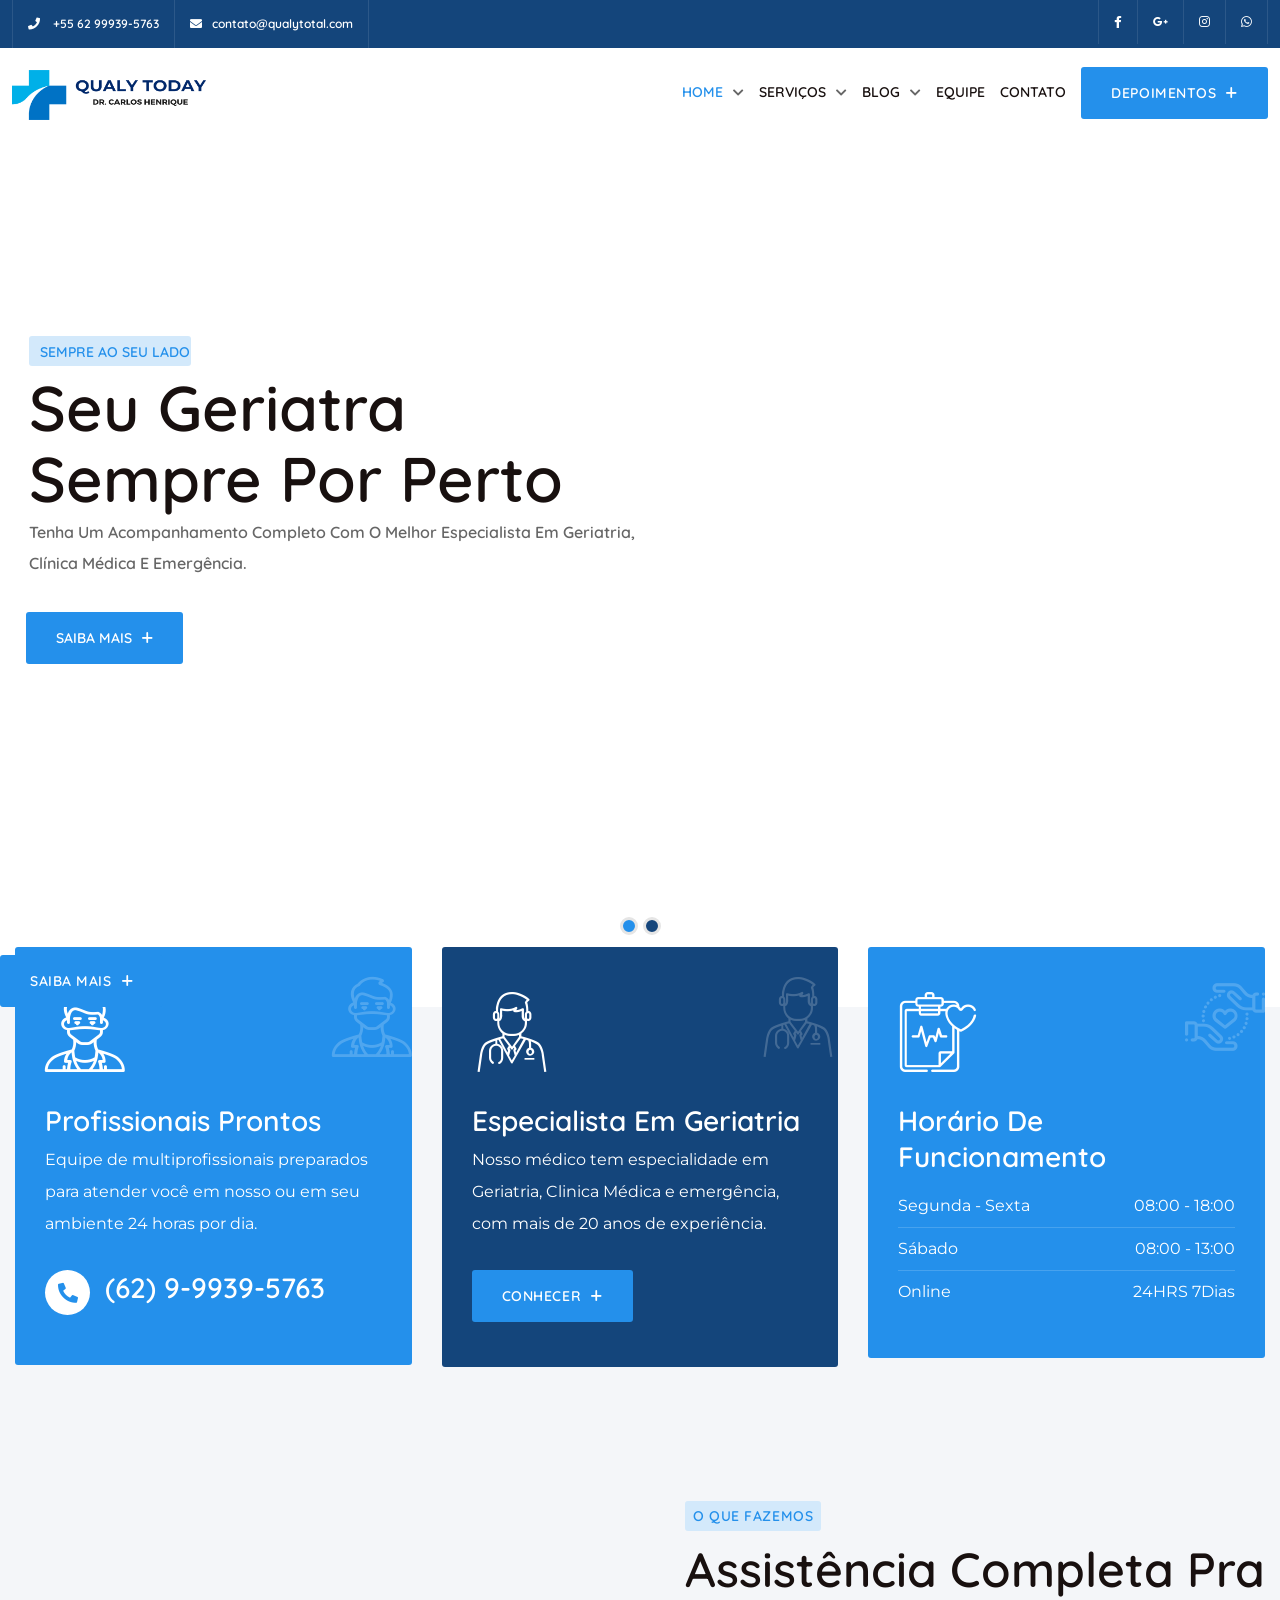
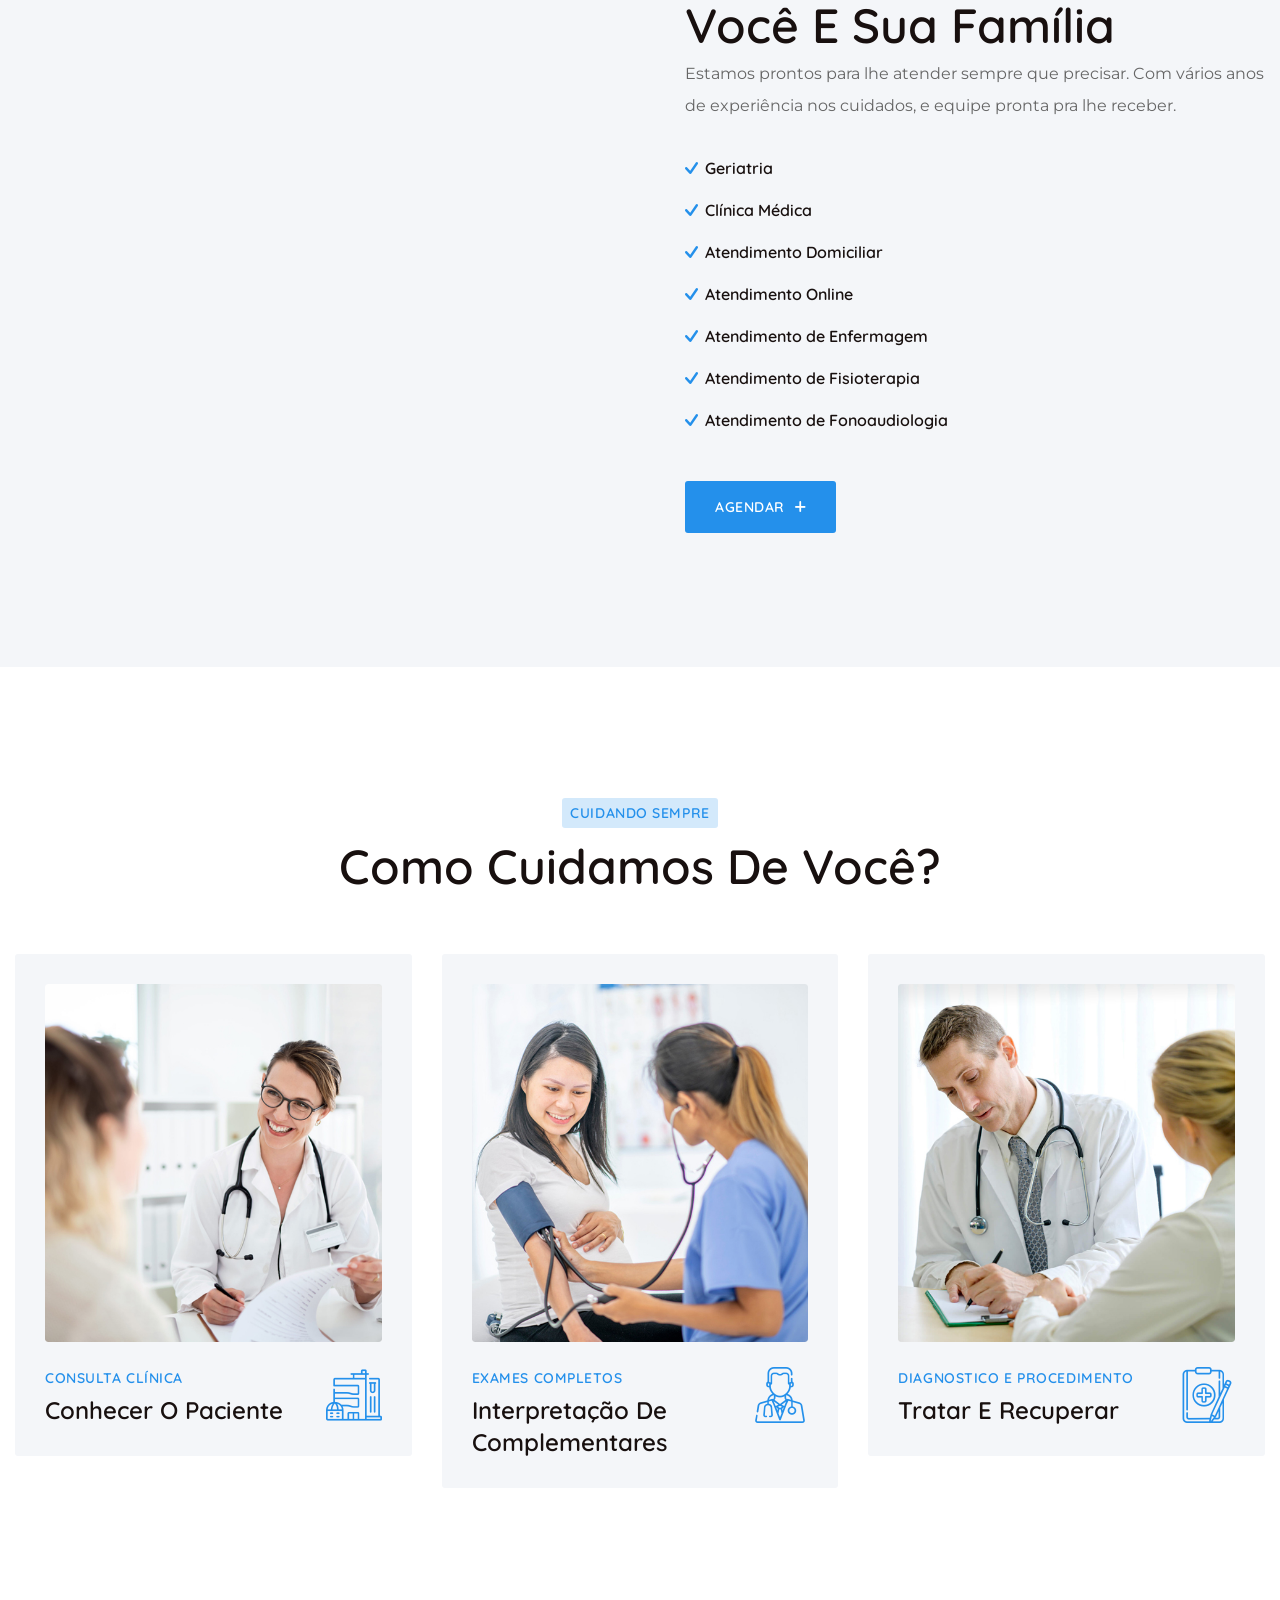
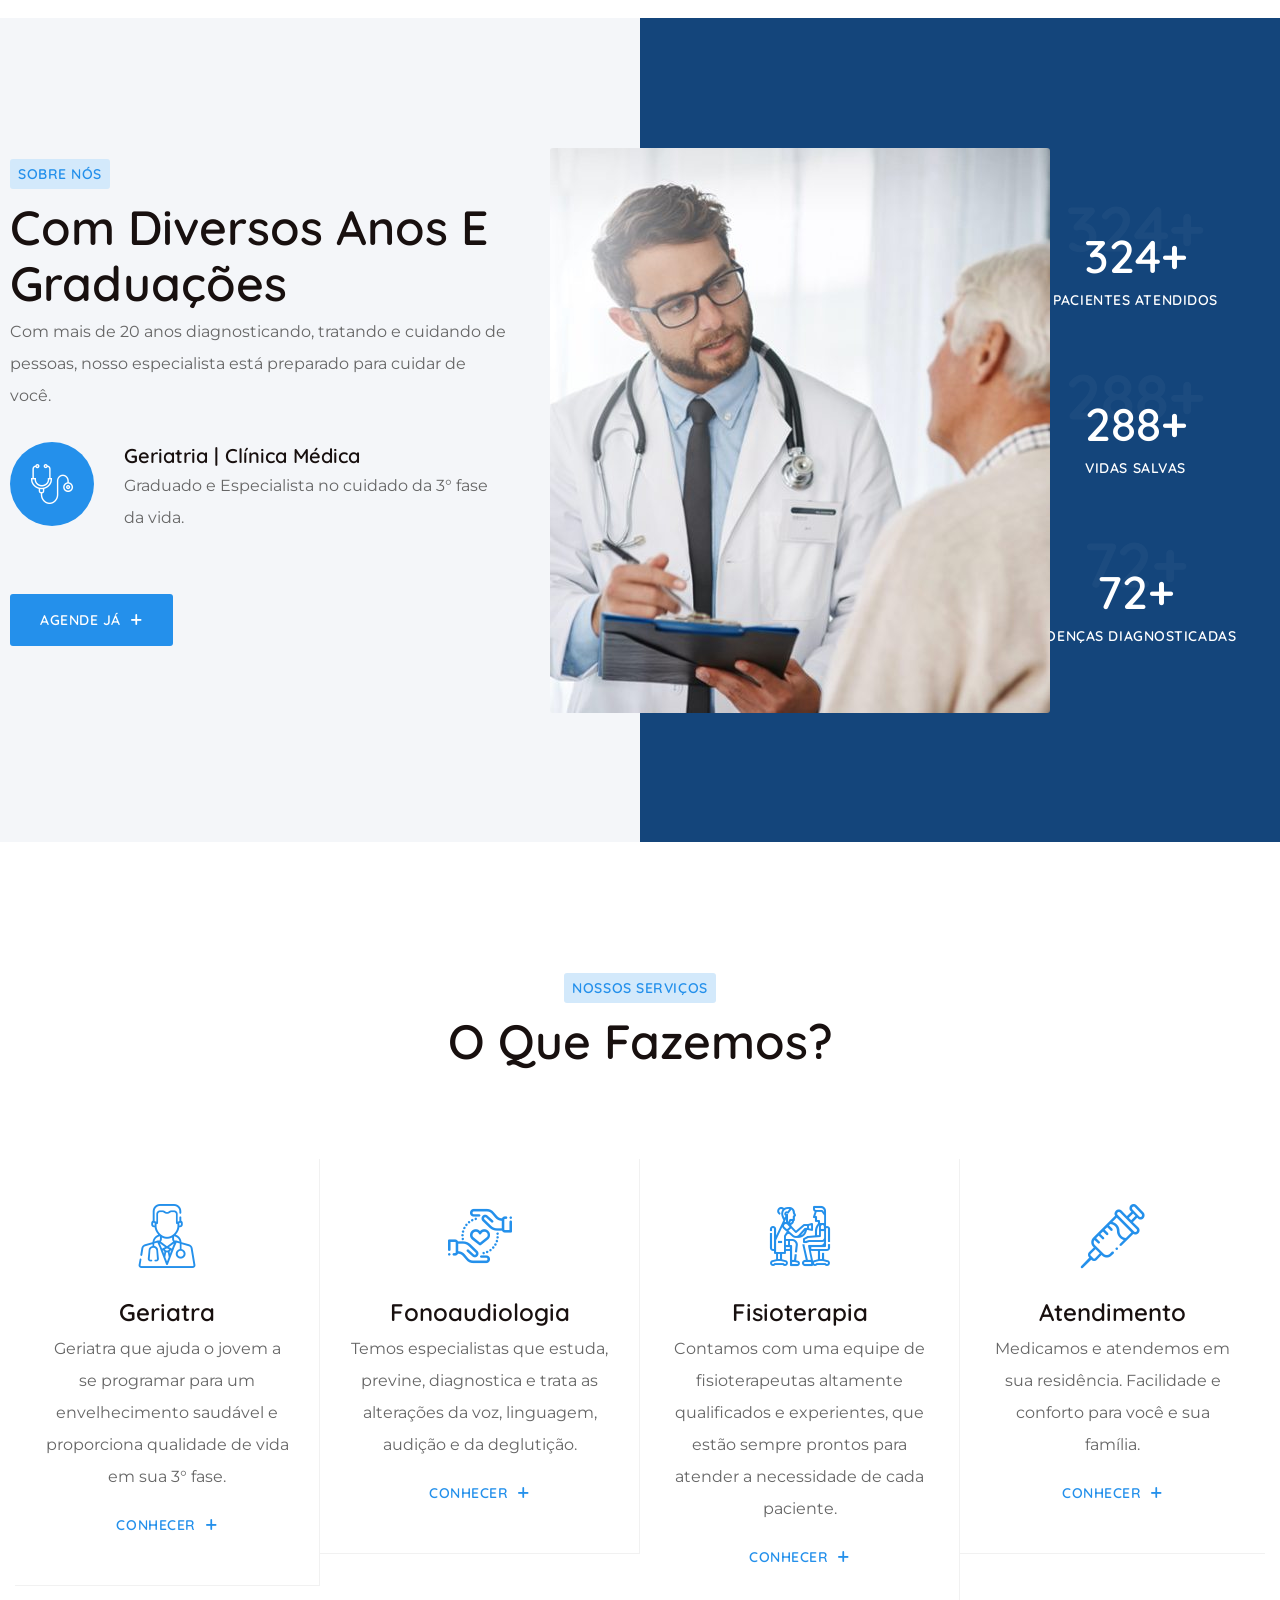
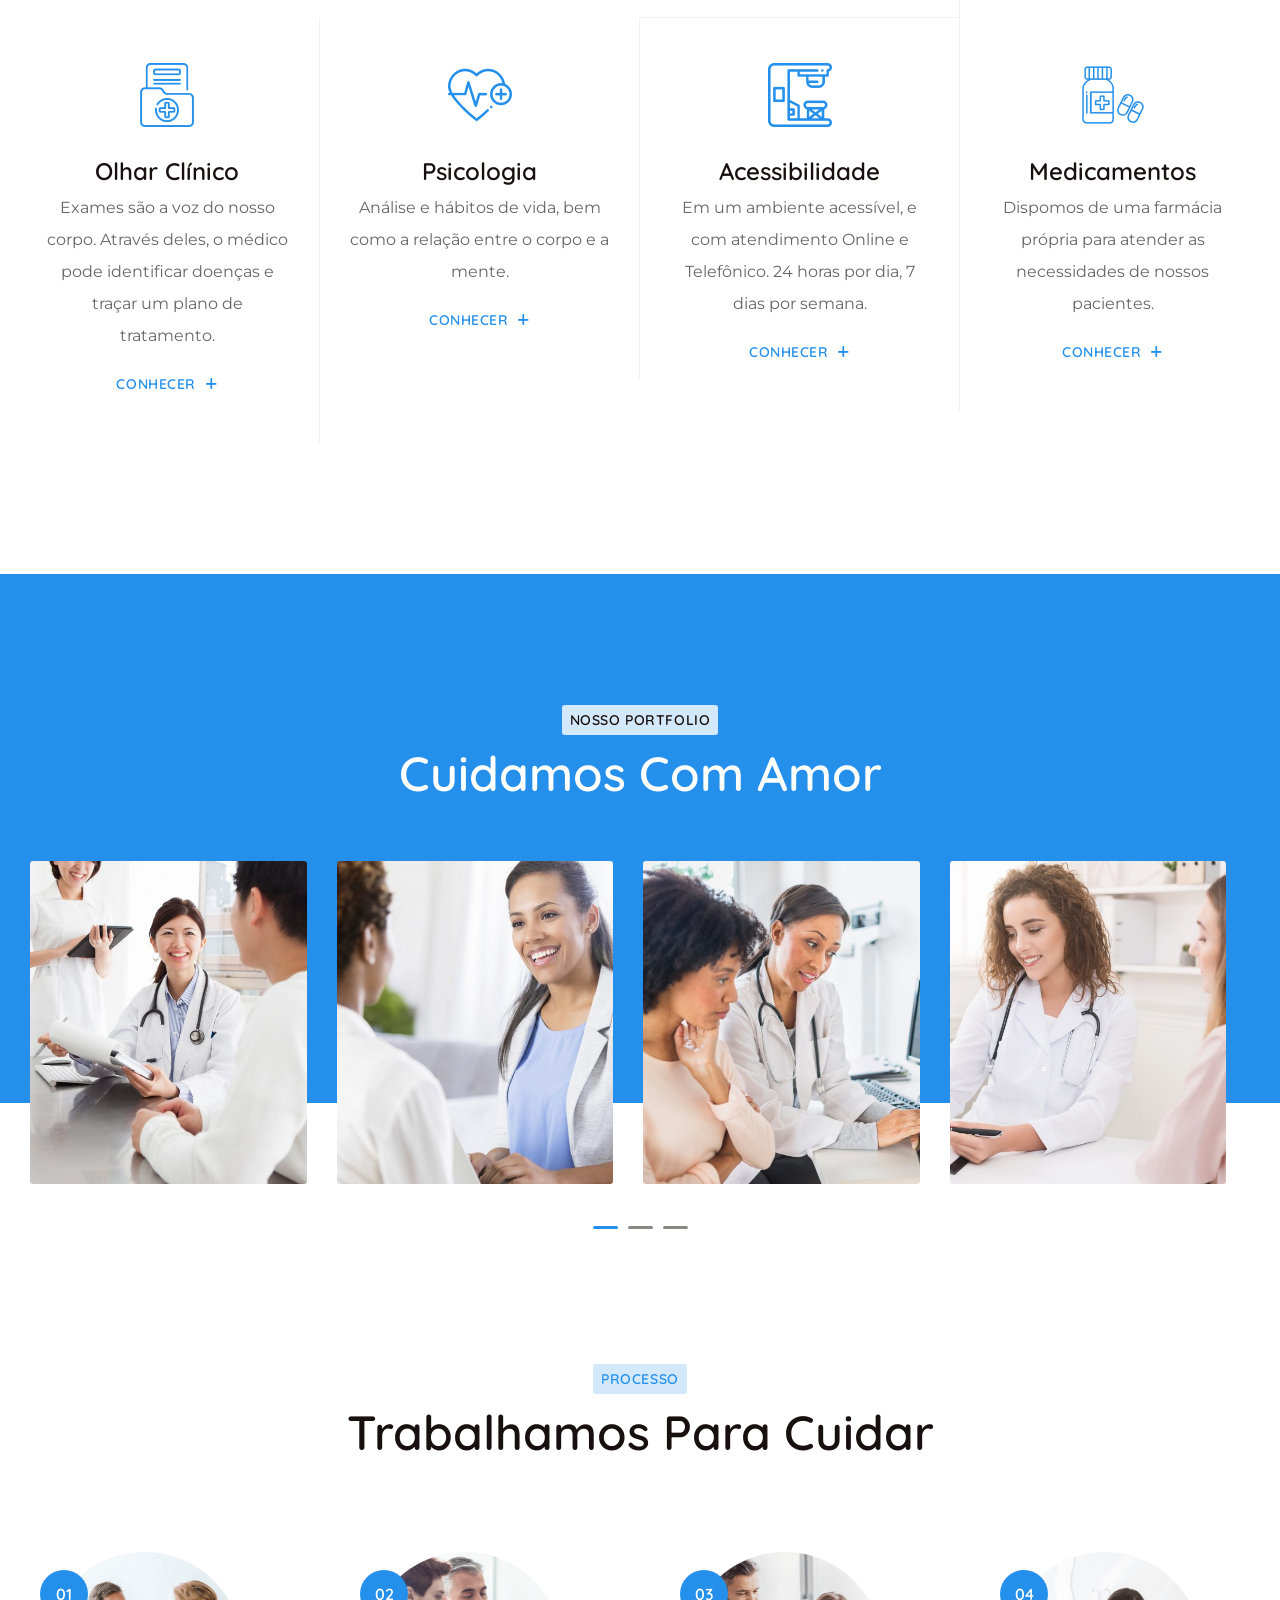
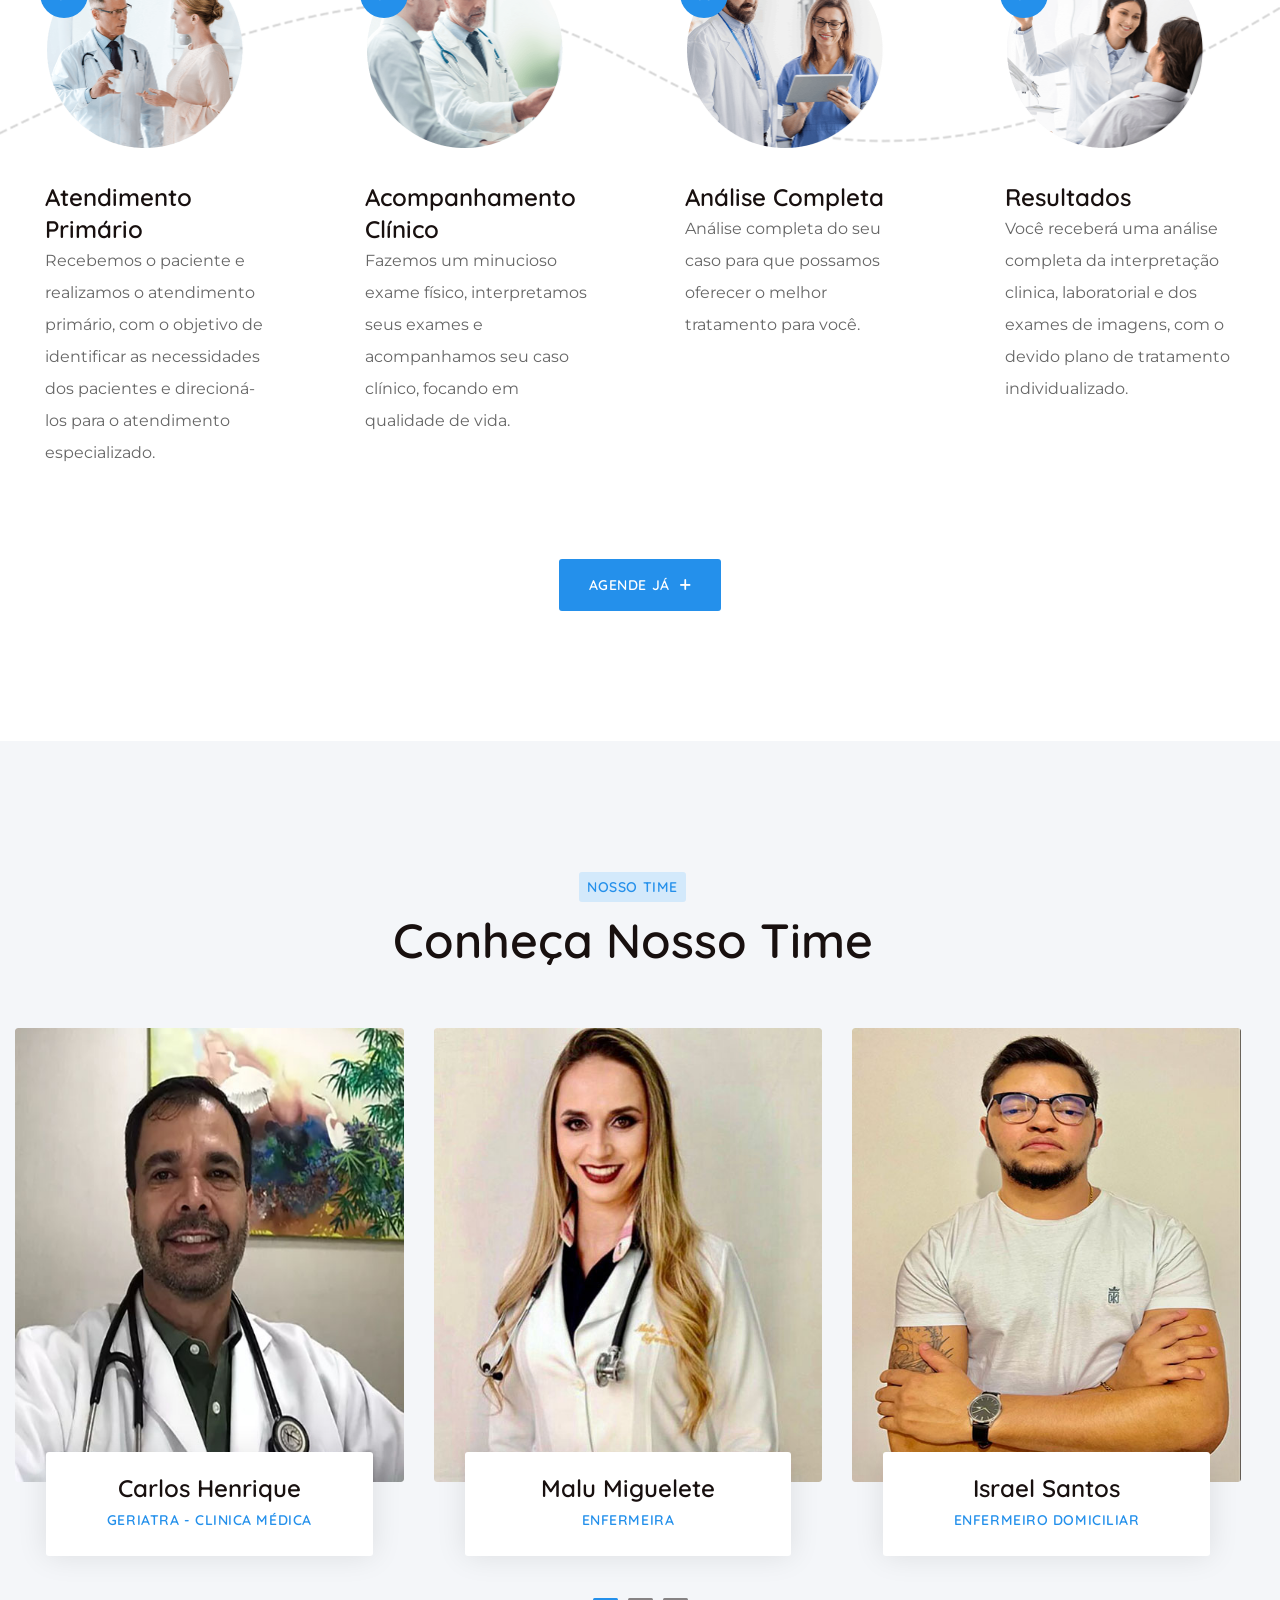
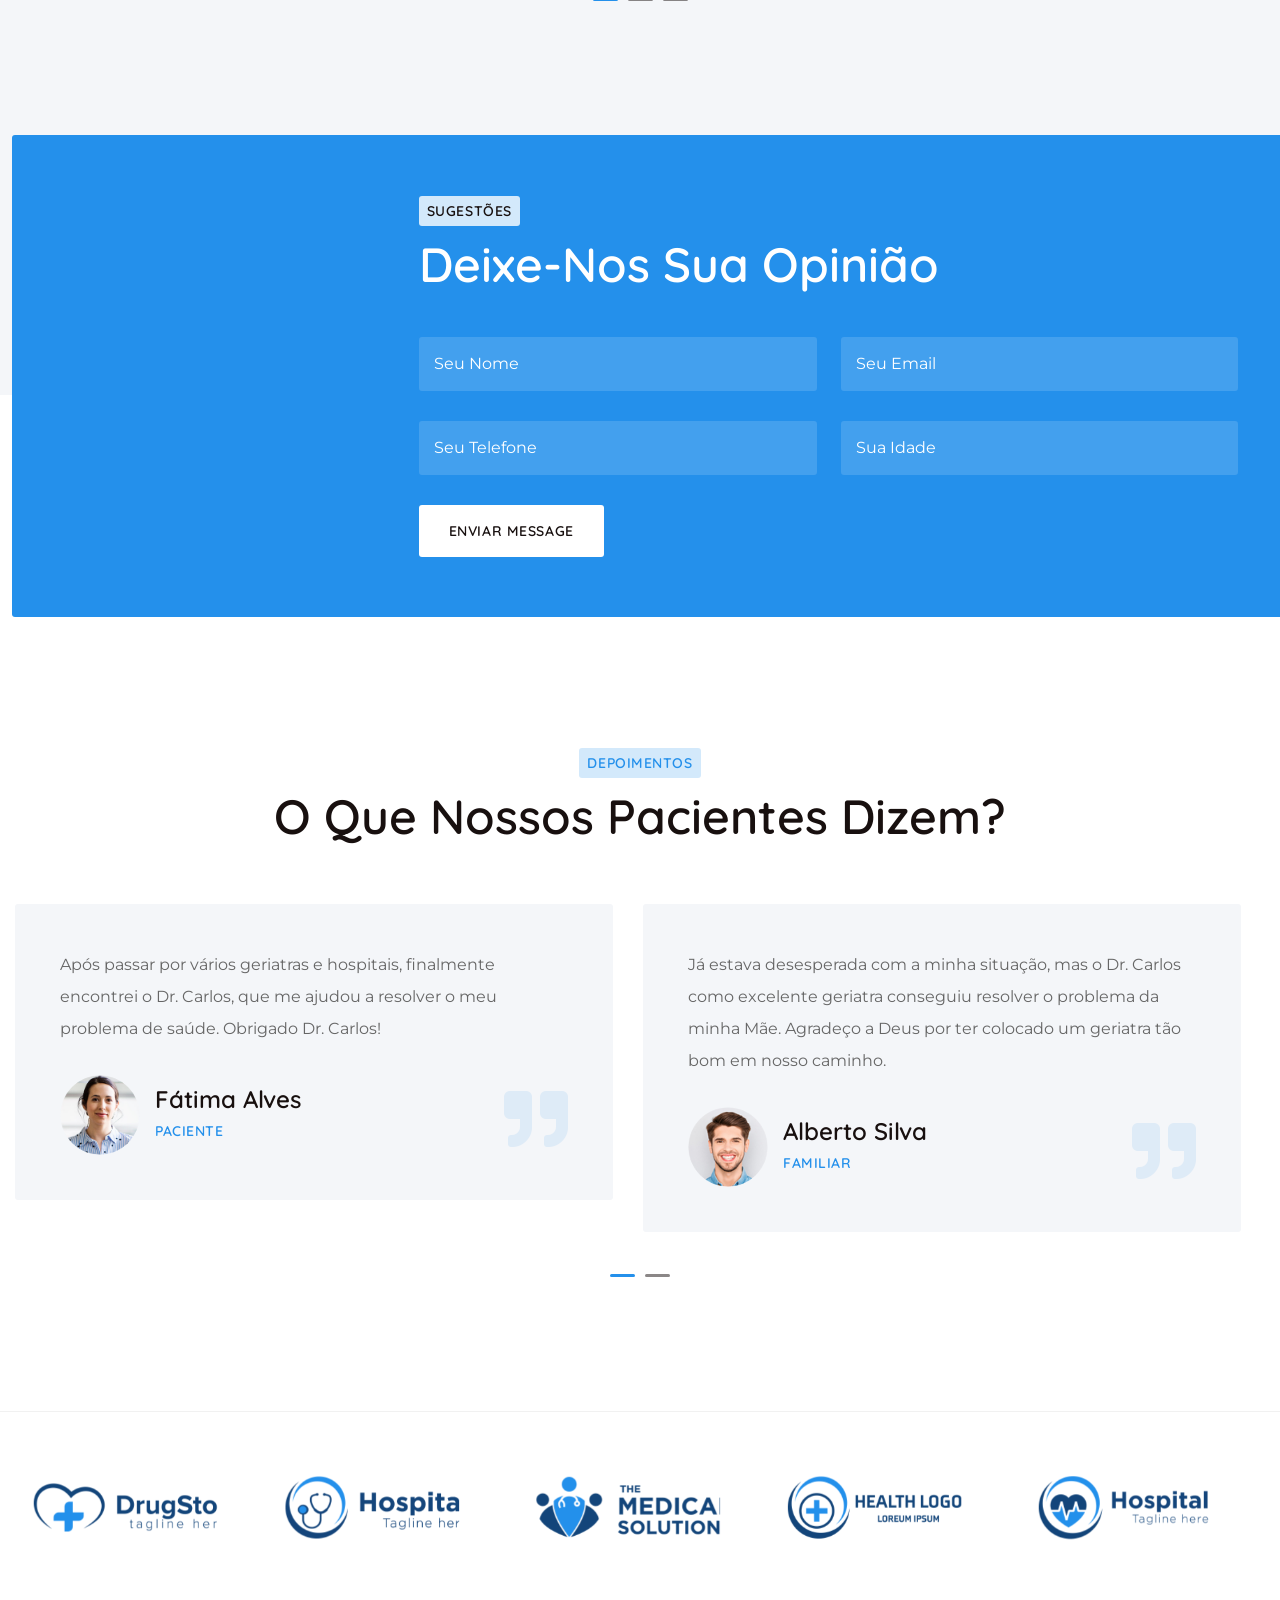
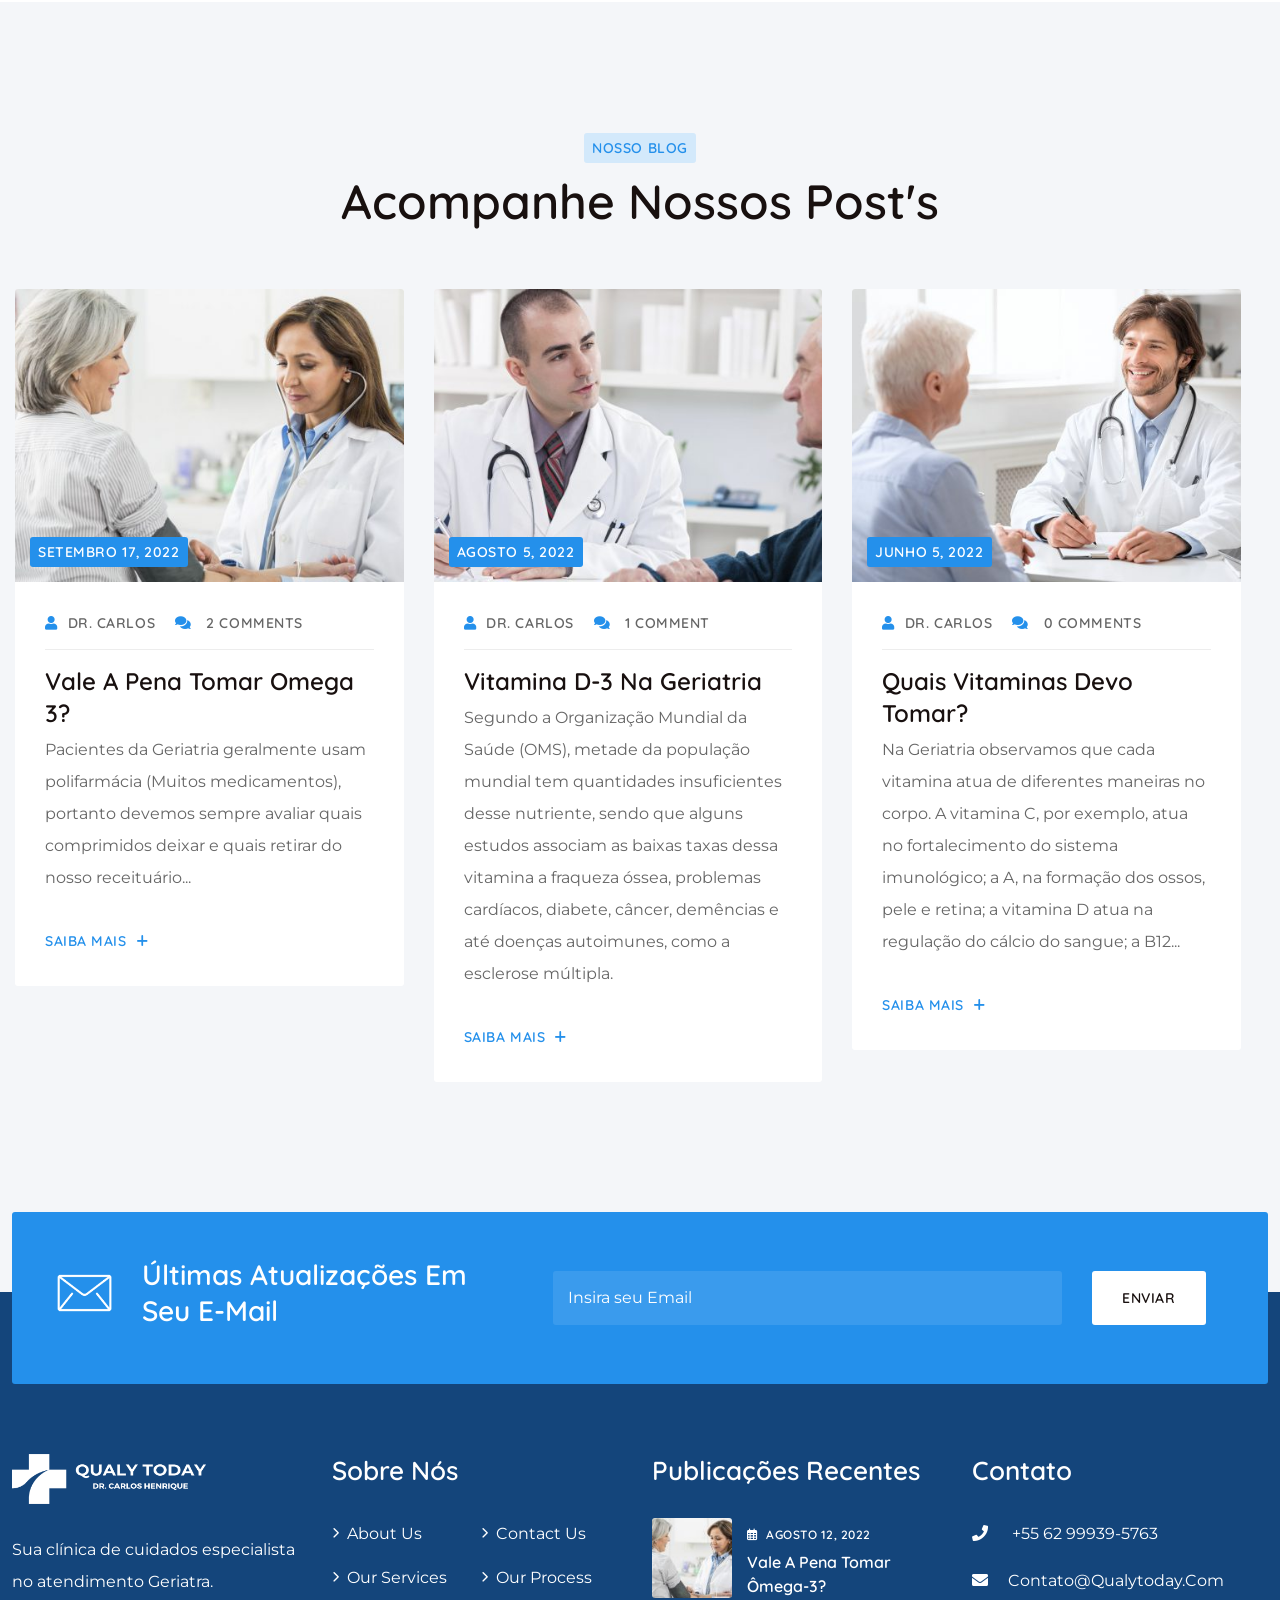
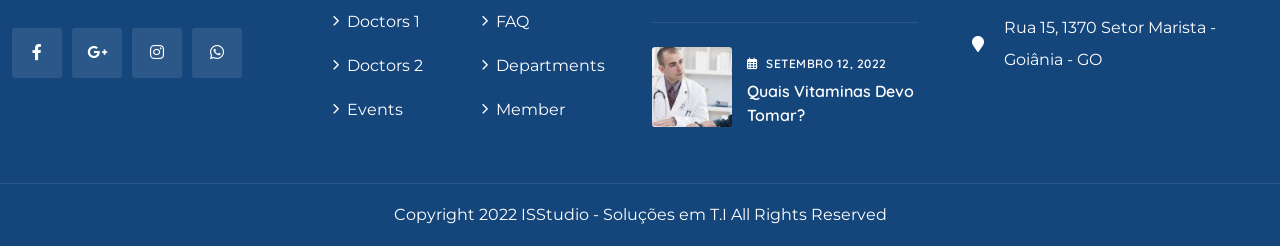
==== index.html @ b6c9e742 "seo optimizer" ====
<!DOCTYPE html>
<html lang="pt-Br" class="no-js no-svg">
<meta http-equiv="content-type" content="text/html;charset=UTF-8" />


<head>
	<!-- Global site tag (gtag.js) - Google Analytics -->
	<script async src="https://www.googletagmanager.com/gtag/js?id=UA-239200278-1"></script>
	<script>
		window.dataLayer = window.dataLayer || [];
		function gtag() { dataLayer.push(arguments); }
		gtag('js', new Date());

		gtag('config', 'UA-239200278-1');
	</script>

	<!-- Required meta tags -->
	<meta charset="utf-8">
	<meta name="viewport" content="width=device-width, initial-scale=1, shrink-to-fit=no">
	<link rel="shortcut icon" href="wp-content/uploads/2022/04/f.png" />
	<title>Qualy Today | Geriatra em Goiânia</title>
	<meta name="description"
		content="Dr. Carlos Henrique é um dos maiores especialistas em Geriatria do Brasil. com mais de 20 anos de experiência em preparar o jovem para a 3° fase da vida, auxiliar os idosos quanto a reposição de suas vitaminas e nutrientes necessários para uma excelente qualidade de vida.">
	<meta name="keywords" content="geriatria, geriatra em goiania, geriatra, dr carlos henrique geriatra">
	<meta name="robots" content="index, follow" >
	<meta name="publisher" content="Qualy Today">
	<meta name="googlebot" content="index, follow" >
	<meta name="author" content="Qualy Today" >
	<meta name="language" content="pt-br" >
	<link rel="image_src" >
	<meta property="og:locale" content="pt_BR" >
	<meta property="og:type" content="website" >
	<meta property="og:title" content="Qualy Today | Dr. Carlos Henrique" >
	<meta property="og:description"
		content="Dr. Carlos Henrique é um dos maiores especialistas em Geriatria do Brasil." >
	<meta property="og:url" content="https://www.qualytoday.com" />
	<meta property="og:site_name" content="Qualy Today" />
	<meta property="og:image" content="wp-content/uploads/2022/04/og-logo.png" />
	<meta property="og:image:secure_url" content="wp-content/uploads/2022/04/og-logo.png" />
	<meta property="og:image:width" content="1200" />
	<meta property="og:image:height" content="630" />
	<meta property="twitter:card" content="summary_large_image" />
	<meta property="twitter:description"
		content="Dr. Carlos Henrique é um dos maiores especialistas em Geriatria do Brasil." />
	<meta property="twitter:title" content="Qualy Today | Dr. Carlos Henrique" />
	<meta property="twitter:site" content="@qualytoday" />
	<meta property="twitter:image" content="wp-content/uploads/2022/04/og-logo.png" />
	<meta property="twitter:creator" content="@qualytoday" />
	<meta property="twitter:domain" content="https://www.qualytoday.com" />
	<meta property="twitter:app:name:iphone" content="Qualy Today" />
	<meta property="twitter:app:name:ipad" content="Qualy Today" />
	<meta property="twitter:app:name:googleplay" content="Qualy Today" />
	<meta property="twitter:app:url:iphone" content="https://www.qualytoday.com" />
	<meta property="twitter:app:url:ipad" content="https://www.qualytoday.com" />
	<meta property="twitter:app:url:googleplay" content="https://www.qualytoday.com" />
	<meta property="twitter:app:id:iphone" content="id1440000000" />
	<meta property="twitter:app:id:ipad" content="id1440000000" />
	<meta property="twitter:app:id:googleplay" content="com.qualytoday" />
	<meta property="twitter:app:country" content="BR" />

	<style id='global-styles-inline-css'>
		body {
			--wp--preset--color--black: #000000;
			--wp--preset--color--cyan-bluish-gray: #abb8c3;
			--wp--preset--color--white: #ffffff;
			--wp--preset--color--pale-pink: #f78da7;
			--wp--preset--color--vivid-red: #cf2e2e;
			--wp--preset--color--luminous-vivid-orange: #ff6900;
			--wp--preset--color--luminous-vivid-amber: #fcb900;
			--wp--preset--color--light-green-cyan: #7bdcb5;
			--wp--preset--color--vivid-green-cyan: #00d084;
			--wp--preset--color--pale-cyan-blue: #8ed1fc;
			--wp--preset--color--vivid-cyan-blue: #0693e3;
			--wp--preset--color--vivid-purple: #9b51e0;
			--wp--preset--gradient--vivid-cyan-blue-to-vivid-purple: linear-gradient(135deg, rgba(6, 147, 227, 1) 0%, rgb(155, 81, 224) 100%);
			--wp--preset--gradient--light-green-cyan-to-vivid-green-cyan: linear-gradient(135deg, rgb(122, 220, 180) 0%, rgb(0, 208, 130) 100%);
			--wp--preset--gradient--luminous-vivid-amber-to-luminous-vivid-orange: linear-gradient(135deg, rgba(252, 185, 0, 1) 0%, rgba(255, 105, 0, 1) 100%);
			--wp--preset--gradient--luminous-vivid-orange-to-vivid-red: linear-gradient(135deg, rgba(255, 105, 0, 1) 0%, rgb(207, 46, 46) 100%);
			--wp--preset--gradient--very-light-gray-to-cyan-bluish-gray: linear-gradient(135deg, rgb(238, 238, 238) 0%, rgb(169, 184, 195) 100%);
			--wp--preset--gradient--cool-to-warm-spectrum: linear-gradient(135deg, rgb(74, 234, 220) 0%, rgb(151, 120, 209) 20%, rgb(207, 42, 186) 40%, rgb(238, 44, 130) 60%, rgb(251, 105, 98) 80%, rgb(254, 248, 76) 100%);
			--wp--preset--gradient--blush-light-purple: linear-gradient(135deg, rgb(255, 206, 236) 0%, rgb(152, 150, 240) 100%);
			--wp--preset--gradient--blush-bordeaux: linear-gradient(135deg, rgb(254, 205, 165) 0%, rgb(254, 45, 45) 50%, rgb(107, 0, 62) 100%);
			--wp--preset--gradient--luminous-dusk: linear-gradient(135deg, rgb(255, 203, 112) 0%, rgb(199, 81, 192) 50%, rgb(65, 88, 208) 100%);
			--wp--preset--gradient--pale-ocean: linear-gradient(135deg, rgb(255, 245, 203) 0%, rgb(182, 227, 212) 50%, rgb(51, 167, 181) 100%);
			--wp--preset--gradient--electric-grass: linear-gradient(135deg, rgb(202, 248, 128) 0%, rgb(113, 206, 126) 100%);
			--wp--preset--gradient--midnight: linear-gradient(135deg, rgb(2, 3, 129) 0%, rgb(40, 116, 252) 100%);
			--wp--preset--duotone--dark-grayscale: url('#wp-duotone-dark-grayscale');
			--wp--preset--duotone--grayscale: url('#wp-duotone-grayscale');
			--wp--preset--duotone--purple-yellow: url('#wp-duotone-purple-yellow');
			--wp--preset--duotone--blue-red: url('#wp-duotone-blue-red');
			--wp--preset--duotone--midnight: url('#wp-duotone-midnight');
			--wp--preset--duotone--magenta-yellow: url('#wp-duotone-magenta-yellow');
			--wp--preset--duotone--purple-green: url('#wp-duotone-purple-green');
			--wp--preset--duotone--blue-orange: url('#wp-duotone-blue-orange');
			--wp--preset--font-size--small: 13px;
			--wp--preset--font-size--medium: 20px;
			--wp--preset--font-size--large: 36px;
			--wp--preset--font-size--x-large: 42px;
		}

		.has-black-color {
			color: var(--wp--preset--color--black) !important;
		}

		.has-cyan-bluish-gray-color {
			color: var(--wp--preset--color--cyan-bluish-gray) !important;
		}

		.has-white-color {
			color: var(--wp--preset--color--white) !important;
		}

		.has-pale-pink-color {
			color: var(--wp--preset--color--pale-pink) !important;
		}

		.has-vivid-red-color {
			color: var(--wp--preset--color--vivid-red) !important;
		}

		.has-luminous-vivid-orange-color {
			color: var(--wp--preset--color--luminous-vivid-orange) !important;
		}

		.has-luminous-vivid-amber-color {
			color: var(--wp--preset--color--luminous-vivid-amber) !important;
		}

		.has-light-green-cyan-color {
			color: var(--wp--preset--color--light-green-cyan) !important;
		}

		.has-vivid-green-cyan-color {
			color: var(--wp--preset--color--vivid-green-cyan) !important;
		}

		.has-pale-cyan-blue-color {
			color: var(--wp--preset--color--pale-cyan-blue) !important;
		}

		.has-vivid-cyan-blue-color {
			color: var(--wp--preset--color--vivid-cyan-blue) !important;
		}

		.has-vivid-purple-color {
			color: var(--wp--preset--color--vivid-purple) !important;
		}

		.has-black-background-color {
			background-color: var(--wp--preset--color--black) !important;
		}

		.has-cyan-bluish-gray-background-color {
			background-color: var(--wp--preset--color--cyan-bluish-gray) !important;
		}

		.has-white-background-color {
			background-color: var(--wp--preset--color--white) !important;
		}

		.has-pale-pink-background-color {
			background-color: var(--wp--preset--color--pale-pink) !important;
		}

		.has-vivid-red-background-color {
			background-color: var(--wp--preset--color--vivid-red) !important;
		}

		.has-luminous-vivid-orange-background-color {
			background-color: var(--wp--preset--color--luminous-vivid-orange) !important;
		}

		.has-luminous-vivid-amber-background-color {
			background-color: var(--wp--preset--color--luminous-vivid-amber) !important;
		}

		.has-light-green-cyan-background-color {
			background-color: var(--wp--preset--color--light-green-cyan) !important;
		}

		.has-vivid-green-cyan-background-color {
			background-color: var(--wp--preset--color--vivid-green-cyan) !important;
		}

		.has-pale-cyan-blue-background-color {
			background-color: var(--wp--preset--color--pale-cyan-blue) !important;
		}

		.has-vivid-cyan-blue-background-color {
			background-color: var(--wp--preset--color--vivid-cyan-blue) !important;
		}

		.has-vivid-purple-background-color {
			background-color: var(--wp--preset--color--vivid-purple) !important;
		}

		.has-black-border-color {
			border-color: var(--wp--preset--color--black) !important;
		}

		.has-cyan-bluish-gray-border-color {
			border-color: var(--wp--preset--color--cyan-bluish-gray) !important;
		}

		.has-white-border-color {
			border-color: var(--wp--preset--color--white) !important;
		}

		.has-pale-pink-border-color {
			border-color: var(--wp--preset--color--pale-pink) !important;
		}

		.has-vivid-red-border-color {
			border-color: var(--wp--preset--color--vivid-red) !important;
		}

		.has-luminous-vivid-orange-border-color {
			border-color: var(--wp--preset--color--luminous-vivid-orange) !important;
		}

		.has-luminous-vivid-amber-border-color {
			border-color: var(--wp--preset--color--luminous-vivid-amber) !important;
		}

		.has-light-green-cyan-border-color {
			border-color: var(--wp--preset--color--light-green-cyan) !important;
		}

		.has-vivid-green-cyan-border-color {
			border-color: var(--wp--preset--color--vivid-green-cyan) !important;
		}

		.has-pale-cyan-blue-border-color {
			border-color: var(--wp--preset--color--pale-cyan-blue) !important;
		}

		.has-vivid-cyan-blue-border-color {
			border-color: var(--wp--preset--color--vivid-cyan-blue) !important;
		}

		.has-vivid-purple-border-color {
			border-color: var(--wp--preset--color--vivid-purple) !important;
		}

		.has-vivid-cyan-blue-to-vivid-purple-gradient-background {
			background: var(--wp--preset--gradient--vivid-cyan-blue-to-vivid-purple) !important;
		}

		.has-light-green-cyan-to-vivid-green-cyan-gradient-background {
			background: var(--wp--preset--gradient--light-green-cyan-to-vivid-green-cyan) !important;
		}

		.has-luminous-vivid-amber-to-luminous-vivid-orange-gradient-background {
			background: var(--wp--preset--gradient--luminous-vivid-amber-to-luminous-vivid-orange) !important;
		}

		.has-luminous-vivid-orange-to-vivid-red-gradient-background {
			background: var(--wp--preset--gradient--luminous-vivid-orange-to-vivid-red) !important;
		}

		.has-very-light-gray-to-cyan-bluish-gray-gradient-background {
			background: var(--wp--preset--gradient--very-light-gray-to-cyan-bluish-gray) !important;
		}

		.has-cool-to-warm-spectrum-gradient-background {
			background: var(--wp--preset--gradient--cool-to-warm-spectrum) !important;
		}

		.has-blush-light-purple-gradient-background {
			background: var(--wp--preset--gradient--blush-light-purple) !important;
		}

		.has-blush-bordeaux-gradient-background {
			background: var(--wp--preset--gradient--blush-bordeaux) !important;
		}

		.has-luminous-dusk-gradient-background {
			background: var(--wp--preset--gradient--luminous-dusk) !important;
		}

		.has-pale-ocean-gradient-background {
			background: var(--wp--preset--gradient--pale-ocean) !important;
		}

		.has-electric-grass-gradient-background {
			background: var(--wp--preset--gradient--electric-grass) !important;
		}

		.has-midnight-gradient-background {
			background: var(--wp--preset--gradient--midnight) !important;
		}

		.has-small-font-size {
			font-size: var(--wp--preset--font-size--small) !important;
		}

		.has-medium-font-size {
			font-size: var(--wp--preset--font-size--medium) !important;
		}

		.has-large-font-size {
			font-size: var(--wp--preset--font-size--large) !important;
		}

		.has-x-large-font-size {
			font-size: var(--wp--preset--font-size--x-large) !important;
		}
	</style>
	<link rel='stylesheet' id='contact-form-7-css'
		href='wp-content/plugins/contact-form-7/includes/css/styles4c7e.css?ver=5.6.2' media='all' />
	<link rel='stylesheet' id='flations-1-css'
		href='wp-content/plugins/medicate-core/public/css/vendor/font/flaticons/flaticon001e.css?ver=2.0.0'
		media='all' />
	<link rel='stylesheet' id='ionicons-icons-css'
		href='wp-content/plugins/medicate-core/public/css/vendor/font/ionicons/ionicons.min001e.css?ver=2.0.0'
		media='all' />
	<link rel='stylesheet' id='themify-icons-css'
		href='wp-content/plugins/medicate-core/public/css/vendor/font/themify-icons/themify-icons001e.css?ver=2.0.0'
		media='all' />
	<link rel='stylesheet' id='mptt-style-css' href='wp-content/plugins/mp-timetable/media/css/style2f91.css?ver=2.4.6'
		media='all' />
	<link rel='stylesheet' id='elementor-icons-css'
		href='wp-content/plugins/elementor/assets/lib/eicons/css/elementor-icons.min91ce.css?ver=5.16.0' media='all' />
	<link rel='stylesheet' id='elementor-frontend-css'
		href='wp-content/plugins/elementor/assets/css/frontend-lite.minf43b.css?ver=3.7.1' media='all' />
	<link rel='stylesheet' id='elementor-post-7-css'
		href='wp-content/uploads/elementor/css/post-75b85.css?ver=1660742667' media='all' />
	<link rel='stylesheet' id='font-awesome-5-all-css'
		href='wp-content/plugins/elementor/assets/lib/font-awesome/css/all.minf43b.css?ver=3.7.1' media='all' />
	<link rel='stylesheet' id='font-awesome-4-shim-css'
		href='wp-content/plugins/elementor/assets/lib/font-awesome/css/v4-shims.minf43b.css?ver=3.7.1' media='all' />
	<link rel='stylesheet' id='elementor-post-6686-css'
		href='wp-content/uploads/elementor/css/post-66860b09.css?ver=1660742891' media='all' />
	<link rel='stylesheet' id='fontawesome-css'
		href='wp-content/themes/medicate/assets/css/font-awesome/css/all.minf049.css?ver=6.0' media='all' />
	<link rel='stylesheet' id='ionicons-css'
		href='wp-content/themes/medicate/assets/css/ionicons/ionicons.min5152.css?ver=1.0' media='all' />
	<link rel='stylesheet' id='themefiy-css'
		href='wp-content/themes/medicate/assets/css/themify/themify-icons5152.css?ver=1.0' media='all' />
	<style id='fonts-handle-inline-css'>
		@font-face {
			font-family: 'montserrat';
			font-display: swap;
			font-style: normal;
			font-weight: 100;
			src: url("wp-content/themes/medicate/assets/fonts/montserrat-v23-vietnamese_latin-ext_latin_cyrillic-ext_cyrillic/montserrat-v23-vietnamese_latin-ext_latin_cyrillic-ext_cyrillic-100.eot");
			src: url("wp-content/themes/medicate/assets/fonts/montserrat-v23-vietnamese_latin-ext_latin_cyrillic-ext_cyrillic/montserrat-v23-vietnamese_latin-ext_latin_cyrillic-ext_cyrillic-100d41d.eot?#iefix") format("embedded-opentype"), url("wp-content/themes/medicate/assets/fonts/montserrat-v23-vietnamese_latin-ext_latin_cyrillic-ext_cyrillic/montserrat-v23-vietnamese_latin-ext_latin_cyrillic-ext_cyrillic-100.woff2") format("woff2"), url("wp-content/themes/medicate/assets/fonts/montserrat-v23-vietnamese_latin-ext_latin_cyrillic-ext_cyrillic/montserrat-v23-vietnamese_latin-ext_latin_cyrillic-ext_cyrillic-100.ttf") format("truetype"), url("wp-content/themes/medicate/assets/fonts/montserrat-v23-vietnamese_latin-ext_latin_cyrillic-ext_cyrillic/montserrat-v23-vietnamese_latin-ext_latin_cyrillic-ext_cyrillic-100.woff") format("woff")
		}

		@font-face {
			font-family: 'montserrat';
			font-display: swap;
			font-style: normal;
			font-weight: 200;
			src: url("wp-content/themes/medicate/assets/fonts/montserrat-v23-vietnamese_latin-ext_latin_cyrillic-ext_cyrillic/montserrat-v23-vietnamese_latin-ext_latin_cyrillic-ext_cyrillic-200.eot");
			src: url("wp-content/themes/medicate/assets/fonts/montserrat-v23-vietnamese_latin-ext_latin_cyrillic-ext_cyrillic/montserrat-v23-vietnamese_latin-ext_latin_cyrillic-ext_cyrillic-200d41d.eot?#iefix") format("embedded-opentype"), url("wp-content/themes/medicate/assets/fonts/montserrat-v23-vietnamese_latin-ext_latin_cyrillic-ext_cyrillic/montserrat-v23-vietnamese_latin-ext_latin_cyrillic-ext_cyrillic-200.woff2") format("woff2"), url("wp-content/themes/medicate/assets/fonts/montserrat-v23-vietnamese_latin-ext_latin_cyrillic-ext_cyrillic/montserrat-v23-vietnamese_latin-ext_latin_cyrillic-ext_cyrillic-200.ttf") format("truetype"), url("wp-content/themes/medicate/assets/fonts/montserrat-v23-vietnamese_latin-ext_latin_cyrillic-ext_cyrillic/montserrat-v23-vietnamese_latin-ext_latin_cyrillic-ext_cyrillic-200.woff") format("woff")
		}

		@font-face {
			font-family: 'montserrat';
			font-display: swap;
			font-style: normal;
			font-weight: 300;
			src: url("wp-content/themes/medicate/assets/fonts/montserrat-v23-vietnamese_latin-ext_latin_cyrillic-ext_cyrillic/montserrat-v23-vietnamese_latin-ext_latin_cyrillic-ext_cyrillic-300.eot");
			src: url("wp-content/themes/medicate/assets/fonts/montserrat-v23-vietnamese_latin-ext_latin_cyrillic-ext_cyrillic/montserrat-v23-vietnamese_latin-ext_latin_cyrillic-ext_cyrillic-300d41d.eot?#iefix") format("embedded-opentype"), url("wp-content/themes/medicate/assets/fonts/montserrat-v23-vietnamese_latin-ext_latin_cyrillic-ext_cyrillic/montserrat-v23-vietnamese_latin-ext_latin_cyrillic-ext_cyrillic-300.woff2") format("woff2"), url("wp-content/themes/medicate/assets/fonts/montserrat-v23-vietnamese_latin-ext_latin_cyrillic-ext_cyrillic/montserrat-v23-vietnamese_latin-ext_latin_cyrillic-ext_cyrillic-300.ttf") format("truetype"), url("wp-content/themes/medicate/assets/fonts/montserrat-v23-vietnamese_latin-ext_latin_cyrillic-ext_cyrillic/montserrat-v23-vietnamese_latin-ext_latin_cyrillic-ext_cyrillic-300.woff") format("woff")
		}

		@font-face {
			font-family: 'montserrat';
			font-display: swap;
			font-style: normal;
			font-weight: 500;
			src: url("wp-content/themes/medicate/assets/fonts/montserrat-v23-vietnamese_latin-ext_latin_cyrillic-ext_cyrillic/montserrat-v23-vietnamese_latin-ext_latin_cyrillic-ext_cyrillic-500.eot");
			src: url("wp-content/themes/medicate/assets/fonts/montserrat-v23-vietnamese_latin-ext_latin_cyrillic-ext_cyrillic/montserrat-v23-vietnamese_latin-ext_latin_cyrillic-ext_cyrillic-500d41d.eot?#iefix") format("embedded-opentype"), url("wp-content/themes/medicate/assets/fonts/montserrat-v23-vietnamese_latin-ext_latin_cyrillic-ext_cyrillic/montserrat-v23-vietnamese_latin-ext_latin_cyrillic-ext_cyrillic-500.woff2") format("woff2"), url("wp-content/themes/medicate/assets/fonts/montserrat-v23-vietnamese_latin-ext_latin_cyrillic-ext_cyrillic/montserrat-v23-vietnamese_latin-ext_latin_cyrillic-ext_cyrillic-500.ttf") format("truetype"), url("wp-content/themes/medicate/assets/fonts/montserrat-v23-vietnamese_latin-ext_latin_cyrillic-ext_cyrillic/montserrat-v23-vietnamese_latin-ext_latin_cyrillic-ext_cyrillic-500.woff") format("woff")
		}

		@font-face {
			font-family: 'montserrat';
			font-display: swap;
			font-style: normal;
			font-weight: 600;
			src: url("wp-content/themes/medicate/assets/fonts/montserrat-v23-vietnamese_latin-ext_latin_cyrillic-ext_cyrillic/montserrat-v23-vietnamese_latin-ext_latin_cyrillic-ext_cyrillic-600.eot");
			src: url("wp-content/themes/medicate/assets/fonts/montserrat-v23-vietnamese_latin-ext_latin_cyrillic-ext_cyrillic/montserrat-v23-vietnamese_latin-ext_latin_cyrillic-ext_cyrillic-600d41d.eot?#iefix") format("embedded-opentype"), url("wp-content/themes/medicate/assets/fonts/montserrat-v23-vietnamese_latin-ext_latin_cyrillic-ext_cyrillic/montserrat-v23-vietnamese_latin-ext_latin_cyrillic-ext_cyrillic-600.woff2") format("woff2"), url("wp-content/themes/medicate/assets/fonts/montserrat-v23-vietnamese_latin-ext_latin_cyrillic-ext_cyrillic/montserrat-v23-vietnamese_latin-ext_latin_cyrillic-ext_cyrillic-600.ttf") format("truetype"), url("wp-content/themes/medicate/assets/fonts/montserrat-v23-vietnamese_latin-ext_latin_cyrillic-ext_cyrillic/montserrat-v23-vietnamese_latin-ext_latin_cyrillic-ext_cyrillic-600.woff") format("woff")
		}

		@font-face {
			font-family: 'montserrat';
			font-display: swap;
			font-style: normal;
			font-weight: 700;
			src: url("wp-content/themes/medicate/assets/fonts/montserrat-v23-vietnamese_latin-ext_latin_cyrillic-ext_cyrillic/montserrat-v23-vietnamese_latin-ext_latin_cyrillic-ext_cyrillic-700.eot");
			src: url("wp-content/themes/medicate/assets/fonts/montserrat-v23-vietnamese_latin-ext_latin_cyrillic-ext_cyrillic/montserrat-v23-vietnamese_latin-ext_latin_cyrillic-ext_cyrillic-700d41d.eot?#iefix") format("embedded-opentype"), url("wp-content/themes/medicate/assets/fonts/montserrat-v23-vietnamese_latin-ext_latin_cyrillic-ext_cyrillic/montserrat-v23-vietnamese_latin-ext_latin_cyrillic-ext_cyrillic-700.woff2") format("woff2"), url("wp-content/themes/medicate/assets/fonts/montserrat-v23-vietnamese_latin-ext_latin_cyrillic-ext_cyrillic/montserrat-v23-vietnamese_latin-ext_latin_cyrillic-ext_cyrillic-700.ttf") format("truetype"), url("wp-content/themes/medicate/assets/fonts/montserrat-v23-vietnamese_latin-ext_latin_cyrillic-ext_cyrillic/montserrat-v23-vietnamese_latin-ext_latin_cyrillic-ext_cyrillic-700.woff") format("woff")
		}

		@font-face {
			font-family: 'montserrat';
			font-display: swap;
			font-style: normal;
			font-weight: 800;
			src: url("wp-content/themes/medicate/assets/fonts/montserrat-v23-vietnamese_latin-ext_latin_cyrillic-ext_cyrillic/montserrat-v23-vietnamese_latin-ext_latin_cyrillic-ext_cyrillic-800.eot");
			src: url("wp-content/themes/medicate/assets/fonts/montserrat-v23-vietnamese_latin-ext_latin_cyrillic-ext_cyrillic/montserrat-v23-vietnamese_latin-ext_latin_cyrillic-ext_cyrillic-800d41d.eot?#iefix") format("embedded-opentype"), url("wp-content/themes/medicate/assets/fonts/montserrat-v23-vietnamese_latin-ext_latin_cyrillic-ext_cyrillic/montserrat-v23-vietnamese_latin-ext_latin_cyrillic-ext_cyrillic-800.woff2") format("woff2"), url("wp-content/themes/medicate/assets/fonts/montserrat-v23-vietnamese_latin-ext_latin_cyrillic-ext_cyrillic/montserrat-v23-vietnamese_latin-ext_latin_cyrillic-ext_cyrillic-800.ttf") format("truetype"), url("wp-content/themes/medicate/assets/fonts/montserrat-v23-vietnamese_latin-ext_latin_cyrillic-ext_cyrillic/montserrat-v23-vietnamese_latin-ext_latin_cyrillic-ext_cyrillic-800.woff") format("woff")
		}

		@font-face {
			font-family: 'montserrat';
			font-display: swap;
			font-style: normal;
			font-weight: normal;
			src: url("wp-content/themes/medicate/assets/fonts/montserrat-v23-vietnamese_latin-ext_latin_cyrillic-ext_cyrillic/montserrat-v23-vietnamese_latin-ext_latin_cyrillic-ext_cyrillic-regular.eot");
			src: url("wp-content/themes/medicate/assets/fonts/montserrat-v23-vietnamese_latin-ext_latin_cyrillic-ext_cyrillic/montserrat-v23-vietnamese_latin-ext_latin_cyrillic-ext_cyrillic-regulard41d.eot?#iefix") format("embedded-opentype"), url("wp-content/themes/medicate/assets/fonts/montserrat-v23-vietnamese_latin-ext_latin_cyrillic-ext_cyrillic/montserrat-v23-vietnamese_latin-ext_latin_cyrillic-ext_cyrillic-regular.woff2") format("woff2"), url("wp-content/themes/medicate/assets/fonts/montserrat-v23-vietnamese_latin-ext_latin_cyrillic-ext_cyrillic/montserrat-v23-vietnamese_latin-ext_latin_cyrillic-ext_cyrillic-regular.ttf") format("truetype"), url("wp-content/themes/medicate/assets/fonts/montserrat-v23-vietnamese_latin-ext_latin_cyrillic-ext_cyrillic/montserrat-v23-vietnamese_latin-ext_latin_cyrillic-ext_cyrillic-regular.woff") format("woff")
		}

		@font-face {
			font-family: 'quicksand';
			font-display: swap;
			font-style: normal;
			font-weight: 100;
			src: url("wp-content/themes/medicate/assets/fonts/quicksand-v28-vietnamese_latin-ext_latin/quicksand-v28-vietnamese_latin-ext_latin-100.html");
			src: url("wp-content/themes/medicate/assets/fonts/quicksand-v28-vietnamese_latin-ext_latin/quicksand-v28-vietnamese_latin-ext_latin-100d41d.html?#iefix") format("embedded-opentype"), url("wp-content/themes/medicate/assets/fonts/quicksand-v28-vietnamese_latin-ext_latin/quicksand-v28-vietnamese_latin-ext_latin-101.html") format("woff2"), url("wp-content/themes/medicate/assets/fonts/quicksand-v28-vietnamese_latin-ext_latin/quicksand-v28-vietnamese_latin-ext_latin-102.html") format("truetype"), url("wp-content/themes/medicate/assets/fonts/quicksand-v28-vietnamese_latin-ext_latin/quicksand-v28-vietnamese_latin-ext_latin-103.html") format("woff")
		}

		@font-face {
			font-family: 'quicksand';
			font-display: swap;
			font-style: normal;
			font-weight: 200;
			src: url("wp-content/themes/medicate/assets/fonts/quicksand-v28-vietnamese_latin-ext_latin/quicksand-v28-vietnamese_latin-ext_latin-200.html");
			src: url("wp-content/themes/medicate/assets/fonts/quicksand-v28-vietnamese_latin-ext_latin/quicksand-v28-vietnamese_latin-ext_latin-200d41d.html?#iefix") format("embedded-opentype"), url("wp-content/themes/medicate/assets/fonts/quicksand-v28-vietnamese_latin-ext_latin/quicksand-v28-vietnamese_latin-ext_latin-201.html") format("woff2"), url("wp-content/themes/medicate/assets/fonts/quicksand-v28-vietnamese_latin-ext_latin/quicksand-v28-vietnamese_latin-ext_latin-202.html") format("truetype"), url("wp-content/themes/medicate/assets/fonts/quicksand-v28-vietnamese_latin-ext_latin/quicksand-v28-vietnamese_latin-ext_latin-203.html") format("woff")
		}

		@font-face {
			font-family: 'quicksand';
			font-display: swap;
			font-style: normal;
			font-weight: 300;
			src: url("wp-content/themes/medicate/assets/fonts/quicksand-v28-vietnamese_latin-ext_latin/quicksand-v28-vietnamese_latin-ext_latin-300.eot");
			src: url("wp-content/themes/medicate/assets/fonts/quicksand-v28-vietnamese_latin-ext_latin/quicksand-v28-vietnamese_latin-ext_latin-300d41d.eot?#iefix") format("embedded-opentype"), url("wp-content/themes/medicate/assets/fonts/quicksand-v28-vietnamese_latin-ext_latin/quicksand-v28-vietnamese_latin-ext_latin-300.woff2") format("woff2"), url("wp-content/themes/medicate/assets/fonts/quicksand-v28-vietnamese_latin-ext_latin/quicksand-v28-vietnamese_latin-ext_latin-300.ttf") format("truetype"), url("wp-content/themes/medicate/assets/fonts/quicksand-v28-vietnamese_latin-ext_latin/quicksand-v28-vietnamese_latin-ext_latin-300.woff") format("woff")
		}

		@font-face {
			font-family: 'quicksand';
			font-display: swap;
			font-style: normal;
			font-weight: 500;
			src: url("wp-content/themes/medicate/assets/fonts/quicksand-v28-vietnamese_latin-ext_latin/quicksand-v28-vietnamese_latin-ext_latin-500.eot");
			src: url("wp-content/themes/medicate/assets/fonts/quicksand-v28-vietnamese_latin-ext_latin/quicksand-v28-vietnamese_latin-ext_latin-500d41d.eot?#iefix") format("embedded-opentype"), url("wp-content/themes/medicate/assets/fonts/quicksand-v28-vietnamese_latin-ext_latin/quicksand-v28-vietnamese_latin-ext_latin-500.woff2") format("woff2"), url("wp-content/themes/medicate/assets/fonts/quicksand-v28-vietnamese_latin-ext_latin/quicksand-v28-vietnamese_latin-ext_latin-500.ttf") format("truetype"), url("wp-content/themes/medicate/assets/fonts/quicksand-v28-vietnamese_latin-ext_latin/quicksand-v28-vietnamese_latin-ext_latin-500.woff") format("woff")
		}

		@font-face {
			font-family: 'quicksand';
			font-display: swap;
			font-style: normal;
			font-weight: 600;
			src: url("wp-content/themes/medicate/assets/fonts/quicksand-v28-vietnamese_latin-ext_latin/quicksand-v28-vietnamese_latin-ext_latin-600.eot");
			src: url("wp-content/themes/medicate/assets/fonts/quicksand-v28-vietnamese_latin-ext_latin/quicksand-v28-vietnamese_latin-ext_latin-600d41d.eot?#iefix") format("embedded-opentype"), url("wp-content/themes/medicate/assets/fonts/quicksand-v28-vietnamese_latin-ext_latin/quicksand-v28-vietnamese_latin-ext_latin-600.woff2") format("woff2"), url("wp-content/themes/medicate/assets/fonts/quicksand-v28-vietnamese_latin-ext_latin/quicksand-v28-vietnamese_latin-ext_latin-600.ttf") format("truetype"), url("wp-content/themes/medicate/assets/fonts/quicksand-v28-vietnamese_latin-ext_latin/quicksand-v28-vietnamese_latin-ext_latin-600.woff") format("woff")
		}

		@font-face {
			font-family: 'quicksand';
			font-display: swap;
			font-style: normal;
			font-weight: 700;
			src: url("wp-content/themes/medicate/assets/fonts/quicksand-v28-vietnamese_latin-ext_latin/quicksand-v28-vietnamese_latin-ext_latin-700.eot");
			src: url("wp-content/themes/medicate/assets/fonts/quicksand-v28-vietnamese_latin-ext_latin/quicksand-v28-vietnamese_latin-ext_latin-700d41d.eot?#iefix") format("embedded-opentype"), url("wp-content/themes/medicate/assets/fonts/quicksand-v28-vietnamese_latin-ext_latin/quicksand-v28-vietnamese_latin-ext_latin-700.woff2") format("woff2"), url("wp-content/themes/medicate/assets/fonts/quicksand-v28-vietnamese_latin-ext_latin/quicksand-v28-vietnamese_latin-ext_latin-700.ttf") format("truetype"), url("wp-content/themes/medicate/assets/fonts/quicksand-v28-vietnamese_latin-ext_latin/quicksand-v28-vietnamese_latin-ext_latin-700.woff") format("woff")
		}

		@font-face {
			font-family: 'quicksand';
			font-display: swap;
			font-style: normal;
			font-weight: 800;
			src: url("wp-content/themes/medicate/assets/fonts/quicksand-v28-vietnamese_latin-ext_latin/quicksand-v28-vietnamese_latin-ext_latin-800.html");
			src: url("wp-content/themes/medicate/assets/fonts/quicksand-v28-vietnamese_latin-ext_latin/quicksand-v28-vietnamese_latin-ext_latin-800d41d.html?#iefix") format("embedded-opentype"), url("wp-content/themes/medicate/assets/fonts/quicksand-v28-vietnamese_latin-ext_latin/quicksand-v28-vietnamese_latin-ext_latin-801.html") format("woff2"), url("wp-content/themes/medicate/assets/fonts/quicksand-v28-vietnamese_latin-ext_latin/quicksand-v28-vietnamese_latin-ext_latin-802.html") format("truetype"), url("wp-content/themes/medicate/assets/fonts/quicksand-v28-vietnamese_latin-ext_latin/quicksand-v28-vietnamese_latin-ext_latin-803.html") format("woff")
		}

		@font-face {
			font-family: 'quicksand';
			font-display: swap;
			font-style: normal;
			font-weight: normal;
			src: url("wp-content/themes/medicate/assets/fonts/quicksand-v28-vietnamese_latin-ext_latin/quicksand-v28-vietnamese_latin-ext_latin-regular.eot");
			src: url("wp-content/themes/medicate/assets/fonts/quicksand-v28-vietnamese_latin-ext_latin/quicksand-v28-vietnamese_latin-ext_latin-regulard41d.eot?#iefix") format("embedded-opentype"), url("wp-content/themes/medicate/assets/fonts/quicksand-v28-vietnamese_latin-ext_latin/quicksand-v28-vietnamese_latin-ext_latin-regular.woff2") format("woff2"), url("wp-content/themes/medicate/assets/fonts/quicksand-v28-vietnamese_latin-ext_latin/quicksand-v28-vietnamese_latin-ext_latin-regular.ttf") format("truetype"), url("wp-content/themes/medicate/assets/fonts/quicksand-v28-vietnamese_latin-ext_latin/quicksand-v28-vietnamese_latin-ext_latin-regular.woff") format("woff")
		}
	</style>
	<link rel='stylesheet' id='jquery.mCustomScrollbar-css'
		href='wp-content/plugins/medicate-core/public/css/vendor/jquery.mCustomScrollbar.min8a54.css?ver=1.0.0'
		media='all' />
	<link rel='stylesheet' id='owl.carousel-css'
		href='wp-content/plugins/medicate-core/public/css/vendor/owl.carousel.min8a54.css?ver=1.0.0' media='all' />
	<link rel='stylesheet' id='magnific-popup-css'
		href='wp-content/plugins/medicate-core/public/css/vendor/magnific-popup.min8a54.css?ver=1.0.0' media='all' />
	<link rel='stylesheet' id='BeerSlider-css'
		href='wp-content/plugins/medicate-core/public/css/vendor/BeerSlider8a54.css?ver=1.0.0' media='all' />
	<link rel='stylesheet' id='medicate-loader-css'
		href='wp-content/themes/medicate/assets/css/medicate-loader8a54.css?ver=1.0.0' media='all' />
	<link rel='stylesheet' id='bootstrap-css'
		href='wp-content/themes/medicate/assets/css/bootstrap.mina352.css?ver=4.1.3' media='all' />
	<link rel='stylesheet' id='medicate-responsive-css'
		href='wp-content/themes/medicate/assets/css/responsive5152.css?ver=1.0' media='all' />
	<link rel='stylesheet' id='medicate-style-css' href='wp-content/themes/medicate/assets/css/style5152.css?ver=1.0'
		media='all' />
	<link rel='stylesheet' id='google-fonts-1-css'
		href='../fonts.googleapis.com/cssa0a6.css?family=Quicksand%3A100%2C100italic%2C200%2C200italic%2C300%2C300italic%2C400%2C400italic%2C500%2C500italic%2C600%2C600italic%2C700%2C700italic%2C800%2C800italic%2C900%2C900italic%7CMontserrat%3A100%2C100italic%2C200%2C200italic%2C300%2C300italic%2C400%2C400italic%2C500%2C500italic%2C600%2C600italic%2C700%2C700italic%2C800%2C800italic%2C900%2C900italic&amp;display=auto&amp;ver=6.0.2'
		media='all' />
	<link rel='stylesheet' id='elementor-icons-shared-0-css'
		href='wp-content/plugins/elementor/assets/lib/font-awesome/css/fontawesome.min52d5.css?ver=5.15.3'
		media='all' />
	<link rel='stylesheet' id='elementor-icons-fa-solid-css'
		href='wp-content/plugins/elementor/assets/lib/font-awesome/css/solid.min52d5.css?ver=5.15.3' media='all' />
	<script src='wp-includes/js/jquery/jquery.minaf6c.js?ver=3.6.0' id='jquery-core-js'></script>
	<script src='wp-includes/js/jquery/jquery-migrate.mind617.js?ver=3.3.2' id='jquery-migrate-js'></script>
	<script src='wp-content/plugins/elementor/assets/lib/font-awesome/js/v4-shims.minf43b.js?ver=3.7.1'
		id='font-awesome-4-shim-js'></script>
	<link rel="https://api.w.org/" href="wp-json/index.html" />
	<link rel="alternate" type="application/json" href="wp-json/wp/v2/pages/6686.json" />
	<link rel="EditURI" type="application/rsd+xml" title="RSD" href="xmlrpc0db0.php?rsd" />
	<link rel="wlwmanifest" type="application/wlwmanifest+xml" href="wp-includes/wlwmanifest.html" />
	<link rel="canonical" href="index.html" />
	<link rel='shortlink' href='index.html' />
	<link rel="alternate" type="application/json+oembed"
		href="wp-json/oembed/1.0/embed87b3.json?url=https%3A%2F%2Fmedicate.peacefulqode.com%2F" />
	<link rel="alternate" type="text/xml+oembed"
		href="wp-json/oembed/1.0/embed5b03?url=https%3A%2F%2Fmedicate.peacefulqode.com%2F&amp;format=xml" />
	<meta name="generator" content="Redux 4.3.16" />
	<style id="medicate-custom-style-45a47">
		.content-area .site-main {
			padding: 0 !important;
			;
		}


		.pt-breadcrumb {
			display: none !important;
			;
		}


		.content-area .site-main {
			padding: 0 !important;
			;
		}


		.pt-breadcrumb {
			background-image: url(wp-content/uploads/2022/04/breadcrumb-image-1.jpg) !important;
		}
	</style><noscript>
		<style>
			.mptt-shortcode-wrapper .mptt-shortcode-table:first-of-type {
				display: table !important
			}

			.mptt-shortcode-wrapper .mptt-shortcode-table .mptt-event-container:hover {
				height: auto !important;
				min-height: 100% !important
			}

			body.mprm_ie_browser .mptt-shortcode-wrapper .mptt-event-container {
				height: auto !important
			}

			@media (max-width:767px) {
				.mptt-shortcode-wrapper .mptt-shortcode-table:first-of-type {
					display: none !important
				}
			}
		</style>
	</noscript>
	<script>function setREVStartSize(e) {
			//window.requestAnimationFrame(function() {
			window.RSIW = window.RSIW === undefined ? window.innerWidth : window.RSIW;
			window.RSIH = window.RSIH === undefined ? window.innerHeight : window.RSIH;
			try {
				var pw = document.getElementById(e.c).parentNode.offsetWidth,
					newh;
				pw = pw === 0 || isNaN(pw) ? window.RSIW : pw;
				e.tabw = e.tabw === undefined ? 0 : parseInt(e.tabw);
				e.thumbw = e.thumbw === undefined ? 0 : parseInt(e.thumbw);
				e.tabh = e.tabh === undefined ? 0 : parseInt(e.tabh);
				e.thumbh = e.thumbh === undefined ? 0 : parseInt(e.thumbh);
				e.tabhide = e.tabhide === undefined ? 0 : parseInt(e.tabhide);
				e.thumbhide = e.thumbhide === undefined ? 0 : parseInt(e.thumbhide);
				e.mh = e.mh === undefined || e.mh == "" || e.mh === "auto" ? 0 : parseInt(e.mh, 0);
				if (e.layout === "fullscreen" || e.l === "fullscreen")
					newh = Math.max(e.mh, window.RSIH);
				else {
					e.gw = Array.isArray(e.gw) ? e.gw : [e.gw];
					for (var i in e.rl) if (e.gw[i] === undefined || e.gw[i] === 0) e.gw[i] = e.gw[i - 1];
					e.gh = e.el === undefined || e.el === "" || (Array.isArray(e.el) && e.el.length == 0) ? e.gh : e.el;
					e.gh = Array.isArray(e.gh) ? e.gh : [e.gh];
					for (var i in e.rl) if (e.gh[i] === undefined || e.gh[i] === 0) e.gh[i] = e.gh[i - 1];

					var nl = new Array(e.rl.length),
						ix = 0,
						sl;
					e.tabw = e.tabhide >= pw ? 0 : e.tabw;
					e.thumbw = e.thumbhide >= pw ? 0 : e.thumbw;
					e.tabh = e.tabhide >= pw ? 0 : e.tabh;
					e.thumbh = e.thumbhide >= pw ? 0 : e.thumbh;
					for (var i in e.rl) nl[i] = e.rl[i] < window.RSIW ? 0 : e.rl[i];
					sl = nl[0];
					for (var i in nl) if (sl > nl[i] && nl[i] > 0) { sl = nl[i]; ix = i; }
					var m = pw > (e.gw[ix] + e.tabw + e.thumbw) ? 1 : (pw - (e.tabw + e.thumbw)) / (e.gw[ix]);
					newh = (e.gh[ix] * m) + (e.tabh + e.thumbh);
				}
				var el = document.getElementById(e.c);
				if (el !== null && el) el.style.height = newh + "px";
				el = document.getElementById(e.c + "_wrapper");
				if (el !== null && el) {
					el.style.height = newh + "px";
					el.style.display = "block";
				}
			} catch (e) {
				console.log("Failure at Presize of Slider:" + e)
			}
			//});
		};</script>
</head>

<body
	class="home page-template-default page page-id-6686 theme-medicate woocommerce-no-js medicate-front-page page-two-column elementor-default elementor-kit-7 elementor-page elementor-page-6686">
	<svg xmlns="http://www.w3.org/2000/svg" viewBox="0 0 0 0" width="0" height="0" focusable="false" role="none"
		style="visibility: hidden; position: absolute; left: -9999px; overflow: hidden;">
		<defs>
			<filter id="wp-duotone-dark-grayscale">
				<feColorMatrix color-interpolation-filters="sRGB" type="matrix"
					values=" .299 .587 .114 0 0 .299 .587 .114 0 0 .299 .587 .114 0 0 .299 .587 .114 0 0 " />
				<feComponentTransfer color-interpolation-filters="sRGB">
					<feFuncR type="table" tableValues="0 0.49803921568627" />
					<feFuncG type="table" tableValues="0 0.49803921568627" />
					<feFuncB type="table" tableValues="0 0.49803921568627" />
					<feFuncA type="table" tableValues="1 1" />
				</feComponentTransfer>
				<feComposite in2="SourceGraphic" operator="in" />
			</filter>
		</defs>
	</svg><svg xmlns="http://www.w3.org/2000/svg" viewBox="0 0 0 0" width="0" height="0" focusable="false" role="none"
		style="visibility: hidden; position: absolute; left: -9999px; overflow: hidden;">
		<defs>
			<filter id="wp-duotone-grayscale">
				<feColorMatrix color-interpolation-filters="sRGB" type="matrix"
					values=" .299 .587 .114 0 0 .299 .587 .114 0 0 .299 .587 .114 0 0 .299 .587 .114 0 0 " />
				<feComponentTransfer color-interpolation-filters="sRGB">
					<feFuncR type="table" tableValues="0 1" />
					<feFuncG type="table" tableValues="0 1" />
					<feFuncB type="table" tableValues="0 1" />
					<feFuncA type="table" tableValues="1 1" />
				</feComponentTransfer>
				<feComposite in2="SourceGraphic" operator="in" />
			</filter>
		</defs>
	</svg><svg xmlns="http://www.w3.org/2000/svg" viewBox="0 0 0 0" width="0" height="0" focusable="false" role="none"
		style="visibility: hidden; position: absolute; left: -9999px; overflow: hidden;">
		<defs>
			<filter id="wp-duotone-purple-yellow">
				<feColorMatrix color-interpolation-filters="sRGB" type="matrix"
					values=" .299 .587 .114 0 0 .299 .587 .114 0 0 .299 .587 .114 0 0 .299 .587 .114 0 0 " />
				<feComponentTransfer color-interpolation-filters="sRGB">
					<feFuncR type="table" tableValues="0.54901960784314 0.98823529411765" />
					<feFuncG type="table" tableValues="0 1" />
					<feFuncB type="table" tableValues="0.71764705882353 0.25490196078431" />
					<feFuncA type="table" tableValues="1 1" />
				</feComponentTransfer>
				<feComposite in2="SourceGraphic" operator="in" />
			</filter>
		</defs>
	</svg><svg xmlns="http://www.w3.org/2000/svg" viewBox="0 0 0 0" width="0" height="0" focusable="false" role="none"
		style="visibility: hidden; position: absolute; left: -9999px; overflow: hidden;">
		<defs>
			<filter id="wp-duotone-blue-red">
				<feColorMatrix color-interpolation-filters="sRGB" type="matrix"
					values=" .299 .587 .114 0 0 .299 .587 .114 0 0 .299 .587 .114 0 0 .299 .587 .114 0 0 " />
				<feComponentTransfer color-interpolation-filters="sRGB">
					<feFuncR type="table" tableValues="0 1" />
					<feFuncG type="table" tableValues="0 0.27843137254902" />
					<feFuncB type="table" tableValues="0.5921568627451 0.27843137254902" />
					<feFuncA type="table" tableValues="1 1" />
				</feComponentTransfer>
				<feComposite in2="SourceGraphic" operator="in" />
			</filter>
		</defs>
	</svg><svg xmlns="http://www.w3.org/2000/svg" viewBox="0 0 0 0" width="0" height="0" focusable="false" role="none"
		style="visibility: hidden; position: absolute; left: -9999px; overflow: hidden;">
		<defs>
			<filter id="wp-duotone-midnight">
				<feColorMatrix color-interpolation-filters="sRGB" type="matrix"
					values=" .299 .587 .114 0 0 .299 .587 .114 0 0 .299 .587 .114 0 0 .299 .587 .114 0 0 " />
				<feComponentTransfer color-interpolation-filters="sRGB">
					<feFuncR type="table" tableValues="0 0" />
					<feFuncG type="table" tableValues="0 0.64705882352941" />
					<feFuncB type="table" tableValues="0 1" />
					<feFuncA type="table" tableValues="1 1" />
				</feComponentTransfer>
				<feComposite in2="SourceGraphic" operator="in" />
			</filter>
		</defs>
	</svg><svg xmlns="http://www.w3.org/2000/svg" viewBox="0 0 0 0" width="0" height="0" focusable="false" role="none"
		style="visibility: hidden; position: absolute; left: -9999px; overflow: hidden;">
		<defs>
			<filter id="wp-duotone-magenta-yellow">
				<feColorMatrix color-interpolation-filters="sRGB" type="matrix"
					values=" .299 .587 .114 0 0 .299 .587 .114 0 0 .299 .587 .114 0 0 .299 .587 .114 0 0 " />
				<feComponentTransfer color-interpolation-filters="sRGB">
					<feFuncR type="table" tableValues="0.78039215686275 1" />
					<feFuncG type="table" tableValues="0 0.94901960784314" />
					<feFuncB type="table" tableValues="0.35294117647059 0.47058823529412" />
					<feFuncA type="table" tableValues="1 1" />
				</feComponentTransfer>
				<feComposite in2="SourceGraphic" operator="in" />
			</filter>
		</defs>
	</svg><svg xmlns="http://www.w3.org/2000/svg" viewBox="0 0 0 0" width="0" height="0" focusable="false" role="none"
		style="visibility: hidden; position: absolute; left: -9999px; overflow: hidden;">
		<defs>
			<filter id="wp-duotone-purple-green">
				<feColorMatrix color-interpolation-filters="sRGB" type="matrix"
					values=" .299 .587 .114 0 0 .299 .587 .114 0 0 .299 .587 .114 0 0 .299 .587 .114 0 0 " />
				<feComponentTransfer color-interpolation-filters="sRGB">
					<feFuncR type="table" tableValues="0.65098039215686 0.40392156862745" />
					<feFuncG type="table" tableValues="0 1" />
					<feFuncB type="table" tableValues="0.44705882352941 0.4" />
					<feFuncA type="table" tableValues="1 1" />
				</feComponentTransfer>
				<feComposite in2="SourceGraphic" operator="in" />
			</filter>
		</defs>
	</svg><svg xmlns="http://www.w3.org/2000/svg" viewBox="0 0 0 0" width="0" height="0" focusable="false" role="none"
		style="visibility: hidden; position: absolute; left: -9999px; overflow: hidden;">
		<defs>
			<filter id="wp-duotone-blue-orange">
				<feColorMatrix color-interpolation-filters="sRGB" type="matrix"
					values=" .299 .587 .114 0 0 .299 .587 .114 0 0 .299 .587 .114 0 0 .299 .587 .114 0 0 " />
				<feComponentTransfer color-interpolation-filters="sRGB">
					<feFuncR type="table" tableValues="0.098039215686275 1" />
					<feFuncG type="table" tableValues="0 0.66274509803922" />
					<feFuncB type="table" tableValues="0.84705882352941 0.41960784313725" />
					<feFuncA type="table" tableValues="1 1" />
				</feComponentTransfer>
				<feComposite in2="SourceGraphic" operator="in" />
			</filter>
		</defs>
	</svg> <!-- loading -->
	<div id="pt-loading">
		<div id="pt-loading-center">

			<img title="image" title="image" src="wp-content/uploads/2022/04/new_logo.png" alt="loading">

		</div>
	</div>

	<div id="page" class="site">
		<a title="anchor"  class="skip-link screen-reader-text" href="#content"></a>
		<div class="pt-background-overlay"></div>
		<header id="pt-header" class="pt-header-default ">
			<div class="pt-top-header">
				<div class="container">

					<div class="row flex-row-reverse">
						<div class="col-md-6 text-right">
							<div class="pt-header-social text-right">
								<ul>
									<li><a title="anchor"  href="#"><i class="fab fa-facebook-f"></i></a></li>

									<li><a title="anchor"  href="#"><i class="fab fa-google-plus-g"></i></a></li>

									<li><a title="anchor"  href="#"><i class="fab fa-instagram"></i></a></li>

									<li><a title="anchor"  target="_blank"
											href="https://wa.me/556299395763?text=Seja%20vindo(a)%20a%20Qualy%20Today!!"><i
												class="fab fa-whatsapp"></i></a></li>

								</ul>
							</div>
						</div>
						<div class="col-md-6">
							<div class="pt-header-contact ">
								<ul>
									<li>

										<a title="anchor"  href="tel:+55629939-5763"><i class="fas fa-phone"></i>
											<span> +55 62 99939-5763</span>
										</a>
									</li>
									<li>

										<a title="anchor"  href="mailto:contato@qualytotal.com"><i
												class="fas fa-envelope"></i><span>contato@qualytotal.com</span></a>
									</li>
								</ul>
							</div>
						</div>



					</div>
				</div>
			</div>
			<div class="pt-bottom-header pt-has-sticky">
				<div class="container">
					<div class="row">
						<div class="col-lg-12">
							<nav class="navbar navbar-expand-lg navbar-light">
								<a title="anchor"  class="navbar-brand" href="#">
									<img title="image" title="image" class="img-fluid logo" src="wp-content/themes/medicate/assets/img/logo.png"
										alt="medicate">
								</a>
								<div class="collapse navbar-collapse" id="navbarSupportedContent">
									<div id="pt-menu-contain" class="pt-menu-contain">
										<ul id="pt-main-menu" class="navbar-nav ml-auto">
											<li id="menu-item-8096"
												class="menu-item menu-item-type-post_type menu-item-object-page menu-item-home current-menu-item page_item page-item-6686 current_page_item current-menu-ancestor current-menu-parent current_page_parent current_page_ancestor menu-item-has-children dropdown menu-item-8096">
												<a title="anchor"  href="#" aria-current="page">Home</a><i
													class="fa fa-chevron-down pt-submenu-icon"></i>
												<ul class="sub-menu">
													<li id="menu-item-8095"
														class="menu-item menu-item-type-post_type menu-item-object-page menu-item-home current-menu-item page_item page-item-6686 current_page_item menu-item-8095">
														<a title="anchor"  href="#" aria-current="page">Home</a>
													</li>
												</ul>
											</li>
											<li id="menu-item-1219"
												class="menu-item menu-item-type-custom menu-item-object-custom menu-item-has-children dropdown menu-item-1219">
												<a title="anchor"  href="#servicos">Serviços</a><i
													class="fa fa-chevron-down pt-submenu-icon"></i>
												<ul class="sub-menu">
													<li id="menu-item-3507"
														class="menu-item menu-item-type-post_type menu-item-object-page menu-item-3507">
														<a title="anchor"  href="#servicos">Consulta Online</a>
													</li>
													<li id="menu-item-3527"
														class="menu-item menu-item-type-post_type menu-item-object-page menu-item-3527">
														<a title="anchor"  href="#servicos">Geriatria</a>
													</li>
													<li id="menu-item-3503"
														class="menu-item menu-item-type-post_type menu-item-object-page menu-item-3503">
														<a title="anchor"  href="#servicos">Clínica Médica</a>
													</li>
													<li id="menu-item-3504"
														class="menu-item menu-item-type-post_type menu-item-object-page menu-item-3504">
														<a title="anchor"  href="#servicos">Atendimento Domiciliar</a>
													</li>
													<li id="menu-item-3526"
														class="menu-item menu-item-type-post_type menu-item-object-page menu-item-3526">
														<a title="anchor"  href="#servicos">Enfermagem
															Domiciliar</a>
													</li>
													<li id="menu-item-3502"
														class="menu-item menu-item-type-post_type menu-item-object-page menu-item-3502">
														<a title="anchor"  href="#servicos">Fisioterapia
															Domiciliar</a>
													</li>
												</ul>
											</li>

											<li id="menu-item-1221"
												class="menu-item menu-item-type-custom menu-item-object-custom menu-item-has-children dropdown menu-item-1221">
												<a title="anchor"  href="#blog">Blog</a><i
													class="fa fa-chevron-down pt-submenu-icon"></i>
												<ul class="sub-menu">
													<li id="menu-item-2227"
														class="menu-item menu-item-type-custom menu-item-object-custom menu-item-2227">
														<a title="anchor"  href="#blog"> Confira
															nosso
															Blog</a>
													</li>
												</ul>
											</li>
											<li id="menu-item-2938"
												class="menu-item menu-item-type-post_type menu-item-object-page menu-item-2938">
												<a title="anchor"  href="#team">Equipe</a>
											</li>
											<li id="menu-item-2938"
												class="menu-item menu-item-type-post_type menu-item-object-page menu-item-2938">
												<a title="anchor"  target="_blank"
													href="https://wa.me/556299395763?text=Seja%20vindo(a)%20a%20Qualy%20Today!!">Contato</a>
											</li>
										</ul>
									</div>
								</div>
								<div class="pt-btn-container">
									<a title="anchor"  href="#depoiments" class="pt-button">
										<div class="pt-button-block">
											<span class="pt-button-text">Depoimentos</span>
											<i class="ion ion-plus-round"></i>
										</div>
									</a>
								</div>
								<button class="navbar-toggler" type="button" data-bs-toggle="collapse"
									data-bs-target="#navbarSupportedContent" aria-controls="navbarSupportedContent"
									aria-expanded="false" aria-label="Toggle navigation">
									<i class="fas fa-bars"></i>
								</button>
							</nav>
						</div>
					</div>
				</div>
			</div>
		</header>
		<div class="pt-breadcrumb">
			<div class="container">
				<div class="row align-items-center">
					<div class="col-lg-12">
						<nav aria-label="breadcrumb">
							<div class="pt-breadcrumb-title">
								<h3>
									home 1 </h3>
							</div>
							<div class="pt-breadcrumb-container">
								<ol class="breadcrumb">
								</ol>
							</div>
						</nav>
					</div>
				</div>
			</div>
		</div>
		<div class="peacefulthemes-contain">
			<div class="site-content-contain">
				<div id="content" class="site-content">
					<div class="peacefulthemes-contain-area">

						<div id="primary" class="content-area">

							<main id="main" class="site-main">

								<div class="container">


									<a title="anchor" rticle id="post-6686" class="post-6686 page type-page status-publish hentry">

										<div class="entry-content">
											<div data-elementor-type="wp-page" data-elementor-id="6686"
												class="elementor elementor-6686">
												<div class="elementor-section elementor-top-section elementor-element elementor-element-704daa07 elementor-section-full_width elementor-section-stretched elementor-section-height-default elementor-section-height-default"
													data-id="704daa07" data-element_type="section"
													data-settings="{&quot;stretch_section&quot;:&quot;section-stretched&quot;}">
													<div class="elementor-container elementor-column-gap-default">
														<div class="elementor-column elementor-col-100 elementor-top-column elementor-element elementor-element-7b6d0e43"
															data-id="7b6d0e43" data-element_type="column">
															<div
																class="elementor-widget-wrap elementor-element-populated">
																<div class="elementor-section elementor-inner-section elementor-element elementor-element-27b564b2 elementor-section-boxed elementor-section-height-default elementor-section-height-default"
																	data-id="27b564b2" data-element_type="section">
																	<div
																		class="elementor-container elementor-column-gap-default">
																		<div class="elementor-column elementor-col-100 elementor-inner-column elementor-element elementor-element-44f30a26"
																			data-id="44f30a26"
																			data-element_type="column">
																			<div
																				class="elementor-widget-wrap elementor-element-populated">
																				<div class="elementor-element elementor-element-c79bab1 elementor-widget elementor-widget-slider_revolution"
																					data-id="c79bab1"
																					data-element_type="widget"
																					data-widget_type="slider_revolution.default">
																					<div
																						class="elementor-widget-container">

																						<div
																							class="wp-block-themepunch-revslider">
																							<!-- START Home 1 REVOLUTION SLIDER 6.5.19 -->
																							<p class="rs-p-wp-fix"></p>
																							<rs-module-wrap
																								id="rev_slider_24_1_wrapper"
																								data-source="gallery"
																								style="visibility:hidden;background:transparent;padding:0;margin:0px auto;margin-top:0;margin-bottom:0;">
																								<rs-module
																									id="rev_slider_24_1"
																									style=""
																									data-version="6.5.19">
																									<rs-slides>
																										<rs-slide
																											style="position: absolute; "
																											data-key="rs-84"
																											data-title="Slide"
																											data-thumb="//medicate.peacefulqode.com/wp-content/uploads/revslider/home-1-11/1-51-50x100.jpg"
																											data-anim="ms:600;"
																											data-in="o:0;"
																											data-out="a:false;">
																											<img title="image" title="image" src="wp-content/plugins/revslider/public/assets/assets/dummy.png"
																												alt="dummy"
																												title="1-51.jpg"
																												width="1920"
																												height="852"
																												class="rev-slidebg tp-rs-img rs-lazyload"
																												data-lazyload="//medicate.peacefulqode.com/wp-content/uploads/revslider/home-1-11/1-51.jpg"
																												data-no-retina>
																											<!--
							-->
																											<h2>
																												<rs-layer
																													id="slider-24-slide-84-layer-0"
																													data-type="text"
																													data-color="#666666"
																													data-rsp_ch="on"
																													data-xy="xo:30px;y:m;yo:2px,17px,29px,17px;"
																													data-text="w:normal;s:16,16,14,12;l:32,24,22,20;fw:600;"
																													data-dim="w:654px,565px,436px,268px;h:auto,auto,45px,27px;"
																													data-vbility="t,t,t,f"
																													data-frame_0="x:50,39,22px,13px;y:0,0,0px,0px;"
																													data-frame_1="x:0,0,0px,0px;y:0,0,0px,0px;st:1100;sp:1000;sR:1100;"
																													data-frame_999="o:0;st:w;sR:6900;"
																													style="z-index:11;font-family:'Quicksand';">
																													Tenha
																													um
																													acompanhamento
																													completo
																													com
																													o
																													melhor
																													especialista
																													em
																													Geriatria,
																													Clínica
																													Médica
																													e
																													Emergência.
																												</rs-layer>
																											</h2>
																											<!--

							-->
																											<rs-layer
																												id="slider-24-slide-84-layer-1"
																												data-type="text"
																												data-color="#2490eb"
																												data-rsp_ch="on"
																												data-xy="xo:41px,38px,38px,39px;y:m;yo:-197px,-154px,-121px,-78px;"
																												data-text="w:normal;s:14,14,14,13;l:22,22,26,21;fw:600;"
																												data-dim="w:auto,auto,auto,144px;"
																												data-frame_0="x:50,39,29,17;"
																												data-frame_1="st:600;sp:1000;sR:600;"
																												data-frame_999="o:0;st:w;sR:7400;"
																												style="z-index:9;font-family:'Quicksand';text-transform:uppercase;">
																												sempre
																												Ao seu
																												lado
																											</rs-layer>
																											<!--

							-->
																											<h1>
																												<rs-layer
																													id="slider-24-slide-84-layer-2"
																													data-type="text"
																													data-color="#18100f"
																													data-rsp_ch="on"
																													data-xy="xo:30px,30px,30px,31px;y:m;yo:-105px,-75px,-50px,-30px;"
																													data-text="w:normal;s:64,48,42,22;l:72,56,50,30;fw:600;"
																													data-border="boc:#14457b;bow:1px,1px,1px,1px;"
																													data-frame_0="x:50,39,29,17;"
																													data-frame_1="st:900;sp:1000;sR:900;"
																													data-frame_999="o:0;st:w;sR:7100;"
																													style="z-index:10;font-family:'Quicksand';text-transform:capitalize;">

																													Seu
																													Geriatra<br />
																													sempre
																													por
																													perto


																												</rs-layer>
																											</h1>
																											<!--

							-->
																											<rs-layer
																												id="slider-24-slide-84-layer-4"
																												data-type="shape"
																												data-rsp_ch="on"
																												data-xy="xo:30px;yo:202px,155px,114px,85px;"
																												data-text="w:normal;s:20,15,11,6;l:0,19,14,8;"
																												data-dim="w:164px,158px,160px,155px;h:30px,30px,30px,25px;"
																												data-border="bor:3px,3px,3px,3px;"
																												data-frame_0="x:50,39,29,17;"
																												data-frame_1="st:600;sp:1000;sR:600;"
																												data-frame_999="o:0;st:w;sR:7400;"
																												style="z-index:8;background-color:#d3e9fb;">
																											</rs-layer>
																											<!--

							--><a title="anchor"  id="slider-24-slide-84-layer-6" class="rs-layer pt-button rev-btn" href="#servicos" target="_self" data-type="button"
																												data-rsp_ch="on"
																												data-xy="xo:27px,30px,30px,30px;y:m;yo:93px,97px,104px,37px;"
																												data-text="w:normal;s:14,16,16,12;l:22,24,30,20;fw:600;a:left,left,center,center;"
																												data-dim="minh:0px,none,none,none;"
																												data-padding="t:15,15,10,10;r:30,30,25,20;b:15,15,10,10;l:30,30,25,20;"
																												data-border="bor:3px,3px,3px,3px;"
																												data-frame_0="x:50,39,29,17;"
																												data-frame_1="st:1300;sp:1000;sR:1300;"
																												data-frame_999="o:0;st:w;sR:6700;"
																												data-frame_hover="bgc:#14457b;bor:3px,3px,3px,3px;bos:solid;sp:100;bri:120%;"
																												style="z-index:12;background-color:#2490eb;font-family:'Quicksand';text-transform:uppercase;"><span
																													class="text">Saiba
																													Mais</span><i
																													class="ion ion-plus-round"></i>
																											</a>
																											<!--
-->
																										</rs-slide>
																										<rs-slide
																											style="position: absolute;"
																											data-key="rs-85"
																											data-title="Slide"
																											data-thumb="//medicate.peacefulqode.com/wp-content/uploads/revslider/home-1-11/2-51-50x100.jpg"
																											data-in="o:0;"
																											data-out="a:false;">
																											<img title="image" title="image" loading="lazy"
																												src="wp-content/plugins/revslider/public/assets/assets/dummy.png"
																												alt="dummy"
																												title="2-51.jpg"
																												width="1920"
																												height="852"
																												class="rev-slidebg tp-rs-img rs-lazyload"
																												data-lazyload="//medicate.peacefulqode.com/wp-content/uploads/revslider/home-1-11/2-51.jpg"
																												data-no-retina>
																											<!--
							-->
																											<rs-layer
																												id="slider-24-slide-85-layer-0"
																												data-type="text"
																												data-color="#666666"
																												data-rsp_ch="on"
																												data-xy="xo:30px;y:m;yo:2px,17px,29px,17px;"
																												data-text="w:normal;s:16,16,14,12;l:32,24,22,20;fw:600;"
																												data-dim="w:654px,565px,436px,268px;h:auto,auto,45px,27px;"
																												data-vbility="t,t,t,f"
																												data-frame_0="x:50,39,22px,13px;y:0,0,0px,0px;"
																												data-frame_1="x:0,0,0px,0px;y:0,0,0px,0px;st:1700;sp:1000;"
																												data-frame_999="o:0;st:w;sR:6370;"
																												style="z-index:11;font-family:'Quicksand';">
																												Uma
																												clínica
																												acessível
																												e com
																												profissionais
																												qualificados
																												para
																												cuidar
																												da sua
																												saúde,
																												onde
																												você
																												encontra
																												o melhor
																												tratamento.

																											</rs-layer>
																											<!--

							-->
																											<rs-layer
																												id="slider-24-slide-85-layer-1"
																												data-type="text"
																												data-color="#2490eb"
																												data-rsp_ch="on"
																												data-xy="xo:41px,38px,38px,37px;y:m;yo:-197px,-154px,-121px,-75px;"
																												data-text="w:normal;s:14,14,14,13;l:22,22,26,21;fw:600;"
																												data-frame_0="x:50,39,29,17;"
																												data-frame_1="st:1100;sp:1000;sR:1100;"
																												data-frame_999="o:0;st:w;sR:6900;"
																												style="z-index:9;font-family:'Quicksand';text-transform:uppercase;">
																												Tudo o
																												que
																												precisar
																											</rs-layer>
																											<!--

							-->
																											<rs-layer
																												id="slider-24-slide-85-layer-2"
																												data-type="text"
																												data-color="#18100f"
																												data-rsp_ch="on"
																												data-xy="xo:30px,30px,30px,31px;y:m;yo:-105px,-75px,-50px,-30px;"
																												data-text="w:normal;s:64,48,42,22;l:72,56,50,30;fw:600;"
																												data-border="boc:#14457b;bow:1px,1px,1px,1px;"
																												data-frame_0="x:50,39,29,17;"
																												data-frame_1="st:1400;sp:1000;sR:1400;"
																												data-frame_999="o:0;st:w;sR:6600;"
																												style="z-index:10;font-family:'Quicksand';text-transform:capitalize;">
																												Ambiente
																												completo,
																												<br />
																												Acessível
																												e
																												agradável
																											</rs-layer>
																											<!--

							-->
																											<rs-layer
																												id="slider-24-slide-85-layer-4"
																												data-type="shape"
																												data-rsp_ch="on"
																												data-xy="xo:30px;yo:202px,155px,114px,86px;"
																												data-text="w:normal;s:20,15,11,6;l:0,19,14,8;"
																												data-dim="w:233px,227px,227px,212px;h:30px,30px,30px,25px;"
																												data-border="bor:3px,3px,3px,3px;"
																												data-frame_0="x:50,39,29,17;"
																												data-frame_1="st:1100;sp:1000;"
																												data-frame_999="o:0;st:w;"
																												style="z-index:8;background-color:#d3e9fb;">
																											</rs-layer>
																											<!--

							--><a title="anchor"  id="slider-24-slide-85-layer-6" class="rs-layer pt-button rev-btn" href="#servicos" target="_self" data-type="button"
																												data-rsp_ch="on"
																												data-xy="xo:27px,30px,30px,30px;y:m;yo:93px,97px,104px,37px;"
																												data-text="w:normal;s:14,16,16,12;l:22,24,30,20;fw:600;a:left,left,center,center;"
																												data-dim="minh:0px,none,none,none;"
																												data-padding="t:15,15,10,10;r:30,30,25,20;b:15,15,10,10;l:30,30,25,20;"
																												data-border="bor:3px,3px,3px,3px;"
																												data-frame_0="x:50,39,29,17;"
																												data-frame_1="st:1900;sp:1000;sR:1800;"
																												data-frame_999="o:0;st:w;sR:6200;"
																												data-frame_hover="bgc:#14457b;bor:3px,3px,3px,3px;bos:solid;sp:100;bri:120%;"
																												style="z-index:12;background-color:#2490eb;font-family:'Quicksand';text-transform:uppercase;"><span
																													class="text">Saiba
																													Mais</span><i
																													class="ion ion-plus-round"></i>
																											</a>
																											<!--
-->
																										</rs-slide>
																										<rs-slide
																											style="position: absolute;"
																											data-key="rs-86"
																											data-title="Slide"
																											data-thumb="//medicate.peacefulqode.com/wp-content/uploads/2022/03/3-2-50x100.jpg"
																											data-in="o:0;"
																											data-out="a:false;">
																											<img title="image" loading="lazy"
																												src="wp-content/plugins/revslider/public/assets/assets/dummy.png"
																												alt="dummy"
																												title="3-2"
																												width="1920"
																												height="852"
																												class="rev-slidebg tp-rs-img rs-lazyload"
																												data-lazyload="//medicate.peacefulqode.com/wp-content/uploads/2022/03/3-2.jpg"
																												data-no-retina>
																											<!--
							-->
																											<h2>
																												<rs-layer
																													id="slider-24-slide-86-layer-0"
																													data-type="text"
																													data-color="#666666"
																													data-rsp_ch="on"
																													data-xy="xo:30px;y:m;yo:2px,17px,29px,17px;"
																													data-text="w:normal;s:16,16,14,12;l:32,24,22,20;fw:600;"
																													data-dim="w:654px,565px,436px,268px;h:auto,auto,45px,27px;"
																													data-vbility="t,t,t,f"
																													data-frame_0="x:50,39,22px,13px;y:0,0,0px,0px;"
																													data-frame_1="x:0,0,0px,0px;y:0,0,0px,0px;st:1700;sp:1000;"
																													data-frame_999="o:0;st:w;sR:6370;"
																													style="z-index:11;font-family:'Quicksand';">
																													Atendimento
																													em
																													geriatria
																													e
																													clinica
																													medica, conheça os nossos serviços
																												</rs-layer>
																											</h2>
																											<!--

							-->
																											<rs-layer
																												id="slider-24-slide-86-layer-1"
																												data-type="text"
																												data-color="#2490eb"
																												data-rsp_ch="on"
																												data-xy="xo:41px,38px,38px,37px;y:m;yo:-197px,-154px,-121px,-81px;"
																												data-text="w:normal;s:14,14,14,13;l:22,22,26,21;fw:600;"
																												data-frame_0="x:50,39,29,17;"
																												data-frame_1="st:1100;sp:1000;sR:1100;"
																												data-frame_999="o:0;st:w;sR:6900;"
																												style="z-index:9;font-family:'Quicksand';text-transform:uppercase;">
																												Qualificação
																											</rs-layer>
																											<!--

							-->
																											<h2>
																												<rs-layer
																													id="slider-24-slide-86-layer-2"
																													data-type="text"
																													data-color="#18100f"
																													data-rsp_ch="on"
																													data-xy="xo:30px,30px,30px,31px;y:m;yo:-105px,-75px,-50px,-30px;"
																													data-text="w:normal;s:64,48,42,22;l:72,56,50,30;fw:600;"
																													data-border="boc:#14457b;bow:1px,1px,1px,1px;"
																													data-frame_0="x:50,39,29,17;"
																													data-frame_1="st:1400;sp:1000;sR:1400;"
																													data-frame_999="o:0;st:w;sR:6600;"
																													style="z-index:10;font-family:'Quicksand';text-transform:capitalize;">
																													Atendimento
																													completo<br />
																													em
																													Geriatria

																												</rs-layer>
																											</h2>
																											<!--

							-->
																											<rs-layer
																												id="slider-24-slide-86-layer-4"
																												data-type="shape"
																												data-rsp_ch="on"
																												data-xy="xo:30px;yo:202px,155px,114px,81px;"
																												data-text="w:normal;s:20,15,11,6;l:0,19,14,8;"
																												data-dim="w:178px,171px,172px,158px;h:30px,30px,30px,25px;"
																												data-border="bor:3px,3px,3px,3px;"
																												data-frame_0="x:50,39,29,17;"
																												data-frame_1="st:1100;sp:1000;"
																												data-frame_999="o:0;st:w;"
																												style="z-index:8;background-color:#d3e9fb;">
																											</rs-layer>
																											<!--

							--><a title="anchor"  id="slider-24-slide-86-layer-6" class="rs-layer pt-button rev-btn" href="#servicos" target="_self" data-type="button"
																												data-rsp_ch="on"
																												data-xy="xo:27px,30px,30px,30px;y:m;yo:93px,97px,104px,37px;"
																												data-text="w:normal;s:14,16,16,12;l:22,24,30,20;fw:600;a:left,left,center,center;"
																												data-dim="minh:0px,none,none,none;"
																												data-padding="t:15,15,10,10;r:30,30,25,20;b:15,15,10,10;l:30,30,25,20;"
																												data-border="bor:3px,3px,3px,3px;"
																												data-frame_0="x:50,39,29,17;"
																												data-frame_1="st:1900;sp:1000;sR:1800;"
																												data-frame_999="o:0;st:w;sR:6200;"
																												data-frame_hover="bgc:#14457b;bor:3px,3px,3px,3px;bos:solid;sp:100;bri:120%;"
																												style="z-index:12;background-color:#2490eb;font-family:'Quicksand';text-transform:uppercase;"><span
																													class="text">Saiba
																													Mais</span><i
																													class="ion ion-plus-round"></i>
																											</a>
																											<!--
-->
																										</rs-slide>
																									</rs-slides>
																									<rs-static-layers>
																										<!--
					-->
																									</rs-static-layers>
																								</rs-module>
																								<script>
																									setREVStartSize({ c: 'rev_slider_24_1', rl: [1240, 1024, 778, 480], el: [830, 650, 500, 350], gw: [1300, 1024, 778, 480], gh: [830, 650, 500, 350], type: 'standard', justify: '', layout: 'fullwidth', mh: "0" }); if (window.RS_MODULES !== undefined && window.RS_MODULES.modules !== undefined && window.RS_MODULES.modules["revslider241"] !== undefined) { window.RS_MODULES.modules["revslider241"].once = false; window.revapi24 = undefined; if (window.RS_MODULES.checkMinimal !== undefined) window.RS_MODULES.checkMinimal() }
																								</script>
																							</rs-module-wrap>
																							<!-- END REVOLUTION SLIDER -->
																						</div>

																					</div>
																				</div>
																			</div>
																		</div>
																	</div>
																</div>
															</div>
														</div>
													</div>
												</div>
												<div class="elementor-section elementor-top-section elementor-element elementor-element-2dbc8e33 elementor-section-full_width elementor-section-stretched elementor-section-height-default elementor-section-height-default"
													data-id="2dbc8e33" data-element_type="section"
													data-settings="{&quot;stretch_section&quot;:&quot;section-stretched&quot;,&quot;background_background&quot;:&quot;classic&quot;}">
													<div class="elementor-container elementor-column-gap-default">
														<div class="elementor-column elementor-col-100 elementor-top-column elementor-element elementor-element-56c995a7"
															data-id="56c995a7" data-element_type="column">
															<div
																class="elementor-widget-wrap elementor-element-populated">
																<div class="elementor-section elementor-inner-section elementor-element elementor-element-36487950 elementor-section-boxed elementor-section-height-default elementor-section-height-default"
																	data-id="36487950" data-element_type="section">
																	<div
																		class="elementor-container elementor-column-gap-default">
																		<div class="elementor-column elementor-col-33 elementor-inner-column elementor-element elementor-element-4f48e286"
																			data-id="4f48e286"
																			data-element_type="column"
																			data-settings="{&quot;background_background&quot;:&quot;classic&quot;}">
																			<div
																				class="elementor-widget-wrap elementor-element-populated">
																				<div class="elementor-element elementor-element-16a3e62a elementor-widget elementor-widget-infobox"
																					data-id="16a3e62a"
																					data-element_type="widget"
																					data-widget_type="infobox.default">
																					<div
																						class="elementor-widget-container">




																						<div
																							class="pt-info-box pt-style-1">

																							<div
																								class="pt-info-box-right-icon">
																								<i
																									class=" flaticon-medical-doctor"></i>
																							</div>

																							<div
																								class="pt-info-box-icon">
																								<i
																									class=" flaticon-medical-doctor"></i>
																							</div>
																							<h5 class="pt-info-title">
																								Profissionais Prontos
																							</h5>
																							<p
																								class="pt-infobox-description">
																								Equipe de
																								multiprofissionais
																								preparados para atender
																								você em nosso ou em seu
																								ambiente 24 horas por
																								dia.
																							</p>
																							<div class="pt-info-call">
																								<a title="anchor"  href="https://wa.me/556299395763?text=Seja%20vindo(a)%20a%20Qualy%20Today!!"
																									target="_blank"
																									style="display:flex">
																									<i
																										class="fas fa-phone-alt"></i>
																									<h4
																										class="cpt-call-number">
																										(62) 9-9939-5763
																									</h4>
																								</a>
																							</div>

																						</div>
																					</div>
																				</div>
																			</div>
																		</div>
																		<div class="elementor-column elementor-col-33 elementor-inner-column elementor-element elementor-element-4f7ca91"
																			data-id="4f7ca91" data-element_type="column"
																			data-settings="{&quot;background_background&quot;:&quot;classic&quot;}">
																			<div
																				class="elementor-widget-wrap elementor-element-populated">
																				<div class="elementor-element elementor-element-65413c1b elementor-widget elementor-widget-infobox"
																					data-id="65413c1b"
																					data-element_type="widget"
																					data-widget_type="infobox.default">
																					<div
																						class="elementor-widget-container">




																						<div
																							class="pt-info-box pt-style-2">

																							<div
																								class="pt-info-box-right-icon">
																								<i
																									class=" flaticon-doctor"></i>
																							</div>

																							<div
																								class="pt-info-box-icon">
																								<i
																									class=" flaticon-doctor"></i>
																							</div>
																							<h5 class="pt-info-title">
																								Especialista em
																								Geriatria</h5>
																							<p
																								class="pt-infobox-description">
																								Nosso médico tem
																								especialidade em
																								Geriatria, Clinica
																								Médica e emergência, com
																								mais de 20 anos de
																								experiência.
																							</p>

																							<div
																								class="pt-btn-container">
																								<a title="anchor"  class="pt-button pt-button-flat"
																									target="_blank"
																									href="https://wa.me/556299395763?text=Seja%20vindo(a)%20a%20Qualy%20Today!!">
																									<div
																										class="pt-button-block">
																										<span
																											class="pt-button-text">Conhecer</span>
																										<i
																											class="ion ion-plus-round"></i>
																									</div>
																								</a>
																							</div>


																						</div>




																					</div>
																				</div>
																			</div>
																		</div>
																		<div class="elementor-column elementor-col-33 elementor-inner-column elementor-element elementor-element-58759cd9"
																			data-id="58759cd9"
																			data-element_type="column">
																			<div
																				class="elementor-widget-wrap elementor-element-populated">
																				<div class="elementor-element elementor-element-55c82a99 elementor-widget-tablet__width-initial elementor-widget-mobile__width-inherit elementor-widget elementor-widget-infobox"
																					data-id="55c82a99"
																					data-element_type="widget"
																					data-widget_type="infobox.default">
																					<div
																						class="elementor-widget-container">




																						<div
																							class="pt-info-box pt-style-3">

																							<div
																								class="pt-info-box-right-icon">
																								<i
																									class=" flaticon-care"></i>
																							</div>

																							<div
																								class="pt-info-box-icon">
																								<i
																									class=" flaticon-medical-history"></i>
																							</div>
																							<h5 class="pt-info-title">
																								Horário de Funcionamento
																							</h5>
																							<div class="pt-info-hours">
																								<div
																									class="pt-info-hours-row">
																									<ul
																										class="pt-list-info">
																										<li>
																											<div
																												class="pt-info-hours-title">
																												Segunda
																												-
																												Sexta
																											</div>
																											<div
																												class="pt-info-hours-content">
																												08:00 -
																												18:00
																											</div>
																										</li>
																										<li>
																											<div
																												class="pt-info-hours-title">
																												Sábado
																											</div>
																											<div
																												class="pt-info-hours-content">
																												08:00 -
																												13:00
																											</div>
																										</li>
																										<li>
																											<div
																												class="pt-info-hours-title">
																												Online
																											</div>
																											<div
																												class="pt-info-hours-content">
																												24HRS
																												7Dias
																											</div>
																										</li>
																									</ul>
																								</div>
																							</div>

																						</div>
																					</div>
																				</div>
																			</div>
																		</div>
																	</div>
																</div>
															</div>
														</div>
													</div>
												</div>
												<div class="elementor-section elementor-top-section elementor-element elementor-element-5ae3d197 elementor-section-full_width elementor-section-stretched elementor-section-height-default elementor-section-height-default"
													data-id="5ae3d197" data-element_type="section"
													data-settings="{&quot;stretch_section&quot;:&quot;section-stretched&quot;,&quot;background_background&quot;:&quot;classic&quot;}">
													<div class="elementor-background-overlay"></div>
													<div class="elementor-container elementor-column-gap-default">
														<div class="elementor-column elementor-col-100 elementor-top-column elementor-element elementor-element-6022eaa6"
															data-id="6022eaa6" data-element_type="column">
															<div
																class="elementor-widget-wrap elementor-element-populated">
																<div class="elementor-section elementor-inner-section elementor-element elementor-element-384590a0 elementor-section-boxed elementor-section-height-default elementor-section-height-default"
																	data-id="384590a0" data-element_type="section">
																	<div
																		class="elementor-container elementor-column-gap-default">
																		<div class="elementor-column elementor-col-50 elementor-inner-column elementor-element elementor-element-5d40fe92"
																			data-id="5d40fe92"
																			data-element_type="column">
																			<div
																				class="elementor-widget-wrap elementor-element-populated">
																				<div class="elementor-element elementor-element-63a19c94 elementor-invisible elementor-widget elementor-widget-image"
																					data-id="63a19c94"
																					data-element_type="widget"
																					data-settings="{&quot;_animation&quot;:&quot;fadeInLeft&quot;,&quot;_animation_delay&quot;:2}"
																					data-widget_type="image.default">
																					<div
																						class="elementor-widget-container">
																						<style>
																							/*! elementor - v3.7.1 - 14-08-2022 */
																							.elementor-widget-image {
																								text-align: center
																							}

																							.elementor-widget-image a {
																								display: inline-block
																							}

																							.elementor-widget-image a img[src$=".svg"] {
																								width: 48px
																							}

																							.elementor-widget-image img {
																								vertical-align: middle;
																								display: inline-block
																							}
																						</style> <img title="image" width="705"
																							height="754"
																							src="wp-content/uploads/2022/03/about-img-1.jpg"
																							class="attachment-full size-full"
																							alt="sobre" loading="lazy"
																							srcset="https://medicate.peacefulqode.com/wp-content/uploads/2022/03/about-img-1.jpg 705w, https://medicate.peacefulqode.com/wp-content/uploads/2022/03/about-img-1-281x300.jpg 281w"
																							sizes="(max-width: 705px) 100vw, 705px" />
																					</div>
																				</div>
																			</div>
																		</div>
																		<div class="elementor-column elementor-col-50 elementor-inner-column elementor-element elementor-element-37c718d6"
																			data-id="37c718d6"
																			data-element_type="column">
																			<div
																				class="elementor-widget-wrap elementor-element-populated">
																				<div class="elementor-element elementor-element-9bdd1ea elementor-widget elementor-widget-section-title"
																					data-id="9bdd1ea"
																					data-element_type="widget"
																					data-widget_type="section-title.default">
																					<div
																						class="elementor-widget-container">
																						<div
																							class="pt-section pt-style-1 text-left">


																							<span
																								class="pt-section-sub-title">O
																								que fazemos</span>
																							<h2
																								class="pt-section-title">
																								Assistência completa pra
																								você e sua família</h2>
																							<p
																								class="pt-section-description">
																								Estamos prontos para lhe
																								atender sempre que
																								precisar. Com vários
																								anos de experiência nos
																								cuidados, e equipe
																								pronta pra lhe receber.
																							</p>

																						</div>
																					</div>
																				</div>
																				<div class="elementor-element elementor-element-75b6b55c elementor-align-left elementor-icon-list--layout-traditional elementor-list-item-link-full_width elementor-widget elementor-widget-icon-list"
																					data-id="75b6b55c"
																					data-element_type="widget"
																					data-widget_type="icon-list.default">
																					<div
																						class="elementor-widget-container">
																						<link rel="stylesheet"
																							href="wp-content/plugins/elementor/assets/css/widget-icon-list.min.css">
																						<ul
																							class="elementor-icon-list-items">
																							<li
																								class="elementor-icon-list-item">
																								<span
																									class="elementor-icon-list-icon">
																									<i aria-hidden="true"
																										class="ion ion-checkmark-round"></i>
																								</span>
																								<span
																									class="elementor-icon-list-text">Geriatria
																								</span>
																							</li>
																							<li
																								class="elementor-icon-list-item">
																								<span
																									class="elementor-icon-list-icon">
																									<i aria-hidden="true"
																										class="ion ion-checkmark-round"></i>
																								</span>
																								<span
																									class="elementor-icon-list-text">Clínica
																									Médica</span>
																							</li>
																							<li
																								class="elementor-icon-list-item">
																								<span
																									class="elementor-icon-list-icon">
																									<i aria-hidden="true"
																										class="ion ion-checkmark-round"></i>
																								</span>
																								<span
																									class="elementor-icon-list-text">Atendimento
																									Domiciliar</span>
																							</li>
																							<li
																								class="elementor-icon-list-item">
																								<span
																									class="elementor-icon-list-icon">
																									<i aria-hidden="true"
																										class="ion ion-checkmark-round"></i>
																								</span>
																								<span
																									class="elementor-icon-list-text">
																									Atendimento
																									Online</span>
																							</li>
																							<li
																								class="elementor-icon-list-item">
																								<span
																									class="elementor-icon-list-icon">
																									<i aria-hidden="true"
																										class="ion ion-checkmark-round"></i>
																								</span>
																								<span
																									class="elementor-icon-list-text">Atendimento
																									de Enfermagem</span>
																							</li>
																							<li
																								class="elementor-icon-list-item">
																								<span
																									class="elementor-icon-list-icon">
																									<i aria-hidden="true"
																										class="ion ion-checkmark-round"></i>
																								</span>
																								<span
																									class="elementor-icon-list-text">Atendimento
																									de
																									Fisioterapia</span>
																							</li>
																							<li
																								class="elementor-icon-list-item">
																								<span
																									class="elementor-icon-list-icon">
																									<i aria-hidden="true"
																										class="ion ion-checkmark-round"></i>
																								</span>
																								<span
																									class="elementor-icon-list-text">Atendimento
																									de
																									Fonoaudiologia</span>
																							</li>
																						</ul>
																					</div>
																				</div>
																				<div class="elementor-element elementor-element-54a96169 elementor-widget elementor-widget-Button"
																					data-id="54a96169"
																					data-element_type="widget"
																					data-widget_type="Button.default">
																					<div
																						class="elementor-widget-container">


																						<div class="pt-btn-container">
																							<a title="anchor"  class="pt-button pt-button-flat"
																								target="_blank"
																								href="https://wa.me/556299395763?text=Seja%20vindo(a)%20a%20Qualy%20Today!!">
																								<div
																									class="pt-button-block">
																									<span
																										class="pt-button-text">Agendar</span>
																									<i
																										class="ion ion-plus-round"></i>
																								</div>
																							</a>
																						</div>

																					</div>
																				</div>
																			</div>
																		</div>
																	</div>
																</div>
															</div>
														</div>
													</div>
												</div>
												<div class="elementor-section elementor-top-section elementor-element elementor-element-4bfb8fdc elementor-section-full_width elementor-section-stretched elementor-section-height-default elementor-section-height-default"
													data-id="4bfb8fdc" data-element_type="section"
													data-settings="{&quot;stretch_section&quot;:&quot;section-stretched&quot;}">
													<div class="elementor-background-overlay"></div>
													<div class="elementor-container elementor-column-gap-default">
														<div class="elementor-column elementor-col-100 elementor-top-column elementor-element elementor-element-72c57296"
															data-id="72c57296" data-element_type="column">
															<div
																class="elementor-widget-wrap elementor-element-populated">
																<div class="elementor-section elementor-inner-section elementor-element elementor-element-68fd315 elementor-section-boxed elementor-section-height-default elementor-section-height-default"
																	data-id="68fd315" data-element_type="section">
																	<div
																		class="elementor-container elementor-column-gap-default">
																		<div class="elementor-column elementor-col-100 elementor-inner-column elementor-element elementor-element-299eca09"
																			data-id="299eca09"
																			data-element_type="column">
																			<div
																				class="elementor-widget-wrap elementor-element-populated">
																				<div class="elementor-element elementor-element-612e53e4 elementor-widget elementor-widget-section-title"
																					data-id="612e53e4"
																					data-element_type="widget"
																					data-widget_type="section-title.default">
																					<div
																						class="elementor-widget-container">
																						<div
																							class="pt-section pt-style-1 text-center">


																							<span
																								class="pt-section-sub-title">Cuidando
																								sempre</span>
																							<h5
																								class="pt-section-title">
																								Como cuidamos de você?
																							</h5>

																						</div>
																					</div>
																				</div>
																			</div>
																		</div>
																	</div>
																</div>
																<div class="elementor-section elementor-inner-section elementor-element elementor-element-7bcbc9d1 elementor-section-boxed elementor-section-height-default elementor-section-height-default"
																	data-id="7bcbc9d1" data-element_type="section">
																	<div
																		class="elementor-container elementor-column-gap-default">
																		<div class="elementor-column elementor-col-33 elementor-inner-column elementor-element elementor-element-3fae0e60"
																			data-id="3fae0e60"
																			data-element_type="column">
																			<div
																				class="elementor-widget-wrap elementor-element-populated">
																				<div class="elementor-element elementor-element-7a80413 elementor-widget elementor-widget-medicate_Service_Box"
																					data-id="7a80413"
																					data-element_type="widget"
																					data-widget_type="medicate_Service_Box.default">
																					<div
																						class="elementor-widget-container">
																						<div
																							class="pt-service-box pt-style-1">
																							<div
																								class="pt-service-block">
																								<div
																									class="pt-service-img">
																									<img title="image" src="wp-content/uploads/2022/02/1.jpg"
																										alt="servicebox" />
																								</div>
																								<div
																									class="pt-service-box-info">

																									<div
																										class="pt-info-text">
																										<span
																											class="pt-service-sub-title">Consulta
																											clínica
																										</span>

																										<a title="anchor" 
																											href="#servicos">
																											<h5
																												class="pt-service-title">
																												Conhecer
																												o
																												paciente
																											</h5>
																										</a>
																									</div>

																									<div
																										class="pt-service-icon">
																										<i
																											class=" flaticon-laboratory"></i>
																									</div>
																								</div>
																							</div>
																						</div>




																					</div>
																				</div>
																			</div>
																		</div>
																		<div class="elementor-column elementor-col-33 elementor-inner-column elementor-element elementor-element-7a5bf6ad"
																			data-id="7a5bf6ad"
																			data-element_type="column">
																			<div
																				class="elementor-widget-wrap elementor-element-populated">
																				<div class="elementor-element elementor-element-9aa04a1 elementor-widget elementor-widget-medicate_Service_Box"
																					data-id="9aa04a1"
																					data-element_type="widget"
																					data-widget_type="medicate_Service_Box.default">
																					<div
																						class="elementor-widget-container">
																						<div
																							class="pt-service-box pt-style-1">
																							<div
																								class="pt-service-block">
																								<div
																									class="pt-service-img">
																									<img title="image" src="wp-content/uploads/2022/02/2.jpg"
																										alt="servicebox" />
																								</div>
																								<div
																									class="pt-service-box-info">

																									<div
																										class="pt-info-text">
																										<span
																											class="pt-service-sub-title">Exames
																											completos
																										</span>

																										<a title="anchor" 
																											href="#servicos">
																											<h5
																												class="pt-service-title">
																												Interpretação
																												de
																												complementares
																											</h5>
																										</a>
																									</div>

																									<div
																										class="pt-service-icon">
																										<i
																											class=" flaticon-doctor-1"></i>
																									</div>
																								</div>
																							</div>
																						</div>




																					</div>
																				</div>
																			</div>
																		</div>
																		<div class="elementor-column elementor-col-33 elementor-inner-column elementor-element elementor-element-58e2dfd4"
																			data-id="58e2dfd4"
																			data-element_type="column">
																			<div
																				class="elementor-widget-wrap elementor-element-populated">
																				<div class="elementor-element elementor-element-095840b elementor-widget-tablet__width-initial elementor-widget-mobile__width-inherit elementor-widget elementor-widget-medicate_Service_Box"
																					data-id="095840b"
																					data-element_type="widget"
																					data-widget_type="medicate_Service_Box.default">
																					<div
																						class="elementor-widget-container">
																						<div
																							class="pt-service-box pt-style-1">
																							<div
																								class="pt-service-block">
																								<div
																									class="pt-service-img">
																									<img title="image" src="wp-content/uploads/2022/02/3.jpg"
																										alt="servicebox" />
																								</div>
																								<div
																									class="pt-service-box-info">

																									<div
																										class="pt-info-text">
																										<span
																											class="pt-service-sub-title">Diagnostico
																											e
																											procedimento
																										</span>

																										<a title="anchor" 
																											href="#servicos">
																											<h5
																												class="pt-service-title">
																												Tratar e
																												recuperar
																											</h5>
																										</a>
																									</div>

																									<div
																										class="pt-service-icon">
																										<i
																											class=" flaticon-medical-prescription"></i>
																									</div>
																								</div>
																							</div>
																						</div>




																					</div>
																				</div>
																			</div>
																		</div>
																	</div>
																</div>
															</div>
														</div>
													</div>
												</div>
												<div class="elementor-section elementor-top-section elementor-element elementor-element-feccf6c elementor-section-full_width elementor-section-stretched pt-countbg elementor-section-height-default elementor-section-height-default"
													data-id="feccf6c" data-element_type="section"
													data-settings="{&quot;stretch_section&quot;:&quot;section-stretched&quot;,&quot;background_background&quot;:&quot;gradient&quot;}">
													<div class="elementor-background-overlay"></div>
													<div class="elementor-container elementor-column-gap-default">
														<div class="elementor-column elementor-col-100 elementor-top-column elementor-element elementor-element-8e944de"
															data-id="8e944de" data-element_type="column"
															data-settings="{&quot;background_background&quot;:&quot;classic&quot;}">
															<div
																class="elementor-widget-wrap elementor-element-populated">
																<div class="elementor-section elementor-inner-section elementor-element elementor-element-908753c elementor-section-boxed elementor-section-height-default elementor-section-height-default"
																	data-id="908753c" data-element_type="section"
																	data-settings="{&quot;background_background&quot;:&quot;classic&quot;}">
																	<div
																		class="elementor-container elementor-column-gap-default">
																		<div class="elementor-column elementor-col-33 elementor-inner-column elementor-element elementor-element-4b2d3aa"
																			data-id="4b2d3aa" data-element_type="column"
																			data-settings="{&quot;background_background&quot;:&quot;classic&quot;}">
																			<div
																				class="elementor-widget-wrap elementor-element-populated">
																				<div class="elementor-element elementor-element-c6c729b elementor-widget elementor-widget-section-title"
																					data-id="c6c729b"
																					data-element_type="widget"
																					data-widget_type="section-title.default">
																					<div
																						class="elementor-widget-container">
																						<div
																							class="pt-section pt-style-1 text-left">


																							<span
																								class="pt-section-sub-title">Sobre
																								nós</span>
																							<h5
																								class="pt-section-title">
																								Com diversos anos e
																								graduações </h5>
																							<p
																								class="pt-section-description">
																								Com mais de 20 anos
																								diagnosticando, tratando
																								e cuidando de pessoas,
																								nosso especialista está
																								preparado para cuidar de
																								você.</p>

																						</div>
																					</div>
																				</div>
																				<div class="elementor-element elementor-element-12eae4c elementor-position-left elementor-widget-tablet__width-initial elementor-widget-mobile__width-inherit elementor-view-stacked elementor-shape-circle elementor-mobile-position-top elementor-vertical-align-top elementor-widget elementor-widget-icon-box"
																					data-id="12eae4c"
																					data-element_type="widget"
																					data-widget_type="icon-box.default">
																					<div
																						class="elementor-widget-container">
																						<link rel="stylesheet"
																							href="wp-content/plugins/elementor/assets/css/widget-icon-box.min.css">
																						<div
																							class="elementor-icon-box-wrapper">
																							<div
																								class="elementor-icon-box-icon">
																								<span
																									class="elementor-icon elementor-animation-">
																									<i aria-hidden="true"
																										class=" flaticon-stethoscope"></i>
																								</span>
																							</div>
																							<div
																								class="elementor-icon-box-content">
																								<h6
																									class="elementor-icon-box-title">
																									<span>
																										Geriatria |
																										Clínica Médica
																									</span>
																								</h6>
																								<p
																									class="elementor-icon-box-description">
																									Graduado e
																									Especialista no
																									cuidado da 3° fase
																									da vida.</p>
																							</div>
																						</div>
																					</div>
																				</div>
																				<div class="elementor-element elementor-element-01db590 elementor-widget elementor-widget-Button"
																					data-id="01db590"
																					data-element_type="widget"
																					data-widget_type="Button.default">
																					<div
																						class="elementor-widget-container">


																						<div class="pt-btn-container">
																							<a title="anchor"  class="pt-button pt-button-flat"
																								target="_blank"
																								href="https://wa.me/556299395763?text=Seja%20vindo(a)%20a%20Qualy%20Today!!">
																								<div
																									class="pt-button-block">
																									<span
																										class="pt-button-text">Agende
																										já</span>
																									<i
																										class="ion ion-plus-round"></i>
																								</div>
																							</a>
																						</div>

																					</div>
																				</div>
																			</div>
																		</div>
																		<div class="elementor-column elementor-col-33 elementor-inner-column elementor-element elementor-element-2f55f71 elementor-hidden-tablet elementor-hidden-mobile"
																			data-id="2f55f71" data-element_type="column"
																			data-settings="{&quot;background_background&quot;:&quot;classic&quot;}">
																			<div class="elementor-widget-wrap">
																				<div
																					class="elementor-background-overlay">
																				</div>
																			</div>
																		</div>
																		<div class="elementor-column elementor-col-33 elementor-inner-column elementor-element elementor-element-6fbd8b1"
																			data-id="6fbd8b1" data-element_type="column"
																			data-settings="{&quot;background_background&quot;:&quot;classic&quot;}">
																			<div
																				class="elementor-widget-wrap elementor-element-populated">
																				<div
																					class="elementor-background-overlay">
																				</div>
																				<div class="elementor-element elementor-element-8d56bd3 elementor-widget elementor-widget-counters"
																					data-id="8d56bd3"
																					data-element_type="widget"
																					data-widget_type="counters.default">
																					<div
																						class="elementor-widget-container">

																						<div
																							class="pt-counter pt-style-2">
																							<div
																								class="pt-counter-contain">

																								<div
																									class="pt-counter-info">
																									<div
																										class="pt-counter-num-prefix">
																										<h5 class="timer"
																											data-to="450"
																											data-speed="5000">
																											450</h5>

																										<span
																											class="pt-counter-prefix">+</span>

																									</div>
																									<div
																										class="pt-counter-num-prefix pt-prefix-top">
																										<h5 class="timer"
																											data-to="450"
																											data-speed="5000">
																											450</h5>

																										<span
																											class="pt-counter-prefix">+</span>

																									</div>
																									<p
																										class="pt-counter-description">
																										Pacientes
																										atendidos
																									</p>
																								</div>

																							</div>
																						</div>

																					</div>
																				</div>
																				<div class="elementor-element elementor-element-c027e1f elementor-widget elementor-widget-counters"
																					data-id="c027e1f"
																					data-element_type="widget"
																					data-widget_type="counters.default">
																					<div
																						class="elementor-widget-container">

																						<div
																							class="pt-counter pt-style-2">
																							<div
																								class="pt-counter-contain">

																								<div
																									class="pt-counter-info">
																									<div
																										class="pt-counter-num-prefix">
																										<h5 class="timer"
																											data-to="400"
																											data-speed="5000">
																											1000</h5>

																										<span
																											class="pt-counter-prefix">+</span>

																									</div>
																									<div
																										class="pt-counter-num-prefix pt-prefix-top">
																										<h5 class="timer"
																											data-to="400"
																											data-speed="5000">
																											1000</h5>

																										<span
																											class="pt-counter-prefix">+</span>

																									</div>
																									<p
																										class="pt-counter-description">
																										VIDAS SALVAS</p>
																								</div>

																							</div>
																						</div>

																					</div>
																				</div>
																				<div class="elementor-element elementor-element-0057848 elementor-widget elementor-widget-counters"
																					data-id="0057848"
																					data-element_type="widget"
																					data-widget_type="counters.default">
																					<div
																						class="elementor-widget-container">

																						<div
																							class="pt-counter pt-style-2">
																							<div
																								class="pt-counter-contain">

																								<div
																									class="pt-counter-info">
																									<div
																										class="pt-counter-num-prefix">
																										<h5 class="timer"
																											data-to="100"
																											data-speed="5000">
																											100</h5>

																										<span
																											class="pt-counter-prefix">+</span>

																									</div>
																									<div
																										class="pt-counter-num-prefix pt-prefix-top">
																										<h5 class="timer"
																											data-to="100"
																											data-speed="5000">
																											100</h5>

																										<span
																											class="pt-counter-prefix">+</span>

																									</div>
																									<p
																										class="pt-counter-description">
																										DOENÇAS
																										DIAGNOSTICADAS
																									</p>
																								</div>

																							</div>
																						</div>

																					</div>
																				</div>
																			</div>
																		</div>
																	</div>
																</div>
																<div class="elementor-element elementor-element-e41e205 pt-countimg elementor-widget-tablet__width-inherit elementor-absolute elementor-widget__width-auto elementor-hidden-tablet elementor-hidden-mobile elementor-widget elementor-widget-image"
																	data-id="e41e205" data-element_type="widget"
																	data-settings="{&quot;_position&quot;:&quot;absolute&quot;}"
																	data-widget_type="image.default">
																	<div class="elementor-widget-container">
																		<img title="image" src="wp-content/uploads/elementor/thumbs/1-1-pmq289pw896vaf3ufv2e7dl1i0cjcjviez2pshm6fm.jpg"
																			title="1" alt="1" />
																	</div>
																</div>
															</div>
														</div>
													</div>
												</div>
												<div id="servicos"
													class="elementor-section elementor-top-section elementor-element elementor-element-49df9bc3 elementor-section-full_width elementor-section-stretched elementor-section-height-default elementor-section-height-default"
													data-id="49df9bc3" data-element_type="section"
													data-settings="{&quot;stretch_section&quot;:&quot;section-stretched&quot;,&quot;background_background&quot;:&quot;classic&quot;}">
													<div class="elementor-background-overlay"></div>
													<div class="elementor-container elementor-column-gap-default">
														<div class="elementor-column elementor-col-100 elementor-top-column elementor-element elementor-element-234fbc8b"
															data-id="234fbc8b" data-element_type="column">
															<div
																class="elementor-widget-wrap elementor-element-populated">
																<div class="elementor-element elementor-element-1833547d elementor-widget elementor-widget-section-title"
																	data-id="1833547d" data-element_type="widget"
																	data-widget_type="section-title.default">
																	<div class="elementor-widget-container">
																		<div class="pt-section pt-style-1 text-center">


																			<span class="pt-section-sub-title">NOSSOS
																				SERVIÇOS</span>
																			<h5 class="pt-section-title">O que Fazemos?
																			</h5>

																		</div>
																	</div>
																</div>
																<div class="elementor-section elementor-inner-section elementor-element elementor-element-4b922057 elementor-section-boxed elementor-section-height-default elementor-section-height-default"
																	data-id="4b922057" data-element_type="section">
																	<div
																		class="elementor-container elementor-column-gap-default">
																		<div class="elementor-column elementor-col-25 elementor-inner-column elementor-element elementor-element-509b1aad"
																			data-id="509b1aad"
																			data-element_type="column">
																			<div
																				class="elementor-widget-wrap elementor-element-populated">
																				<div class="elementor-element elementor-element-20238491 elementor-widget elementor-widget-fancybox"
																					data-id="20238491"
																					data-element_type="widget"
																					data-widget_type="fancybox.default">
																					<div
																						class="elementor-widget-container">




																						<div
																							class="pt-fancy-box pt-style-1">
																							<div
																								class="pt-fancy-box-icon">
																								<i
																									class=" flaticon-doctor-1"></i>
																							</div>
																							<div
																								class="pt-fancy-box-info">
																								<h5
																									class="pt-fancy-box-title">
																									Geriatra</h5>
																								<p
																									class="pt-fancybox-description">
																									Geriatra que ajuda o
																									jovem a se programar
																									para um
																									envelhecimento
																									saudável e
																									proporciona
																									qualidade de vida em
																									sua 3° fase.
																								</p>
																								<div
																									class="pt-btn-container">
																									<a title="anchor"  class="pt-button pt-button-link"
																										target="_blank"
																										href="https://wa.me/556299395763?text=Seja%20vindo(a)%20a%20Qualy%20Today!!">
																										<div
																											class="pt-button-block">
																											<span
																												class="pt-button-text">Conhecer</span>
																											<i
																												class="ion ion-plus-round"></i>
																										</div>
																									</a>
																								</div>

																							</div>
																						</div>



																					</div>
																				</div>
																			</div>
																		</div>
																		<div class="elementor-column elementor-col-25 elementor-inner-column elementor-element elementor-element-583a77da"
																			data-id="583a77da"
																			data-element_type="column">
																			<div
																				class="elementor-widget-wrap elementor-element-populated">
																				<div class="elementor-element elementor-element-665cf70c elementor-widget elementor-widget-fancybox"
																					data-id="665cf70c"
																					data-element_type="widget"
																					data-widget_type="fancybox.default">
																					<div
																						class="elementor-widget-container">




																						<div
																							class="pt-fancy-box pt-style-1">
																							<div
																								class="pt-fancy-box-icon">
																								<i
																									class=" flaticon-care"></i>
																							</div>
																							<div
																								class="pt-fancy-box-info">
																								<h5
																									class="pt-fancy-box-title">
																									Fonoaudiologia</h5>
																								<p
																									class="pt-fancybox-description">
																									Temos especialistas
																									que estuda, previne,
																									diagnostica e trata
																									as alterações da
																									voz, linguagem,
																									audição e da
																									deglutição.
																								</p>
																								<div
																									class="pt-btn-container">
																									<a title="anchor"  class="pt-button pt-button-link"
																										target="_blank"
																										href="https://wa.me/556299395763?text=Seja%20vindo(a)%20a%20Qualy%20Today!!">
																										<div
																											class="pt-button-block">
																											<span
																												class="pt-button-text">Conhecer</span>
																											<i
																												class="ion ion-plus-round"></i>
																										</div>
																									</a>
																								</div>

																							</div>
																						</div>



																					</div>
																				</div>
																			</div>
																		</div>
																		<div class="elementor-column elementor-col-25 elementor-inner-column elementor-element elementor-element-5b29e84a"
																			data-id="5b29e84a"
																			data-element_type="column">
																			<div
																				class="elementor-widget-wrap elementor-element-populated">
																				<div class="elementor-element elementor-element-4eecee04 elementor-widget elementor-widget-fancybox"
																					data-id="4eecee04"
																					data-element_type="widget"
																					data-widget_type="fancybox.default">
																					<div
																						class="elementor-widget-container">




																						<div
																							class="pt-fancy-box pt-style-1">
																							<div
																								class="pt-fancy-box-icon">
																								<i
																									class=" flaticon-examination"></i>
																							</div>
																							<div
																								class="pt-fancy-box-info">
																								<h5
																									class="pt-fancy-box-title">
																									Fisioterapia
																								</h5>
																								<p
																									class="pt-fancybox-description">
																									Contamos com uma
																									equipe de
																									fisioterapeutas
																									altamente
																									qualificados e
																									experientes, que
																									estão sempre prontos
																									para atender a
																									necessidade de cada
																									paciente.
																								</p>
																								<div
																									class="pt-btn-container">
																									<a title="anchor"  class="pt-button pt-button-link"
																										target="_blank"
																										href="https://wa.me/556299395763?text=Seja%20vindo(a)%20a%20Qualy%20Today!!">
																										<div
																											class="pt-button-block">
																											<span
																												class="pt-button-text">Conhecer</span>
																											<i
																												class="ion ion-plus-round"></i>
																										</div>
																									</a>
																								</div>

																							</div>
																						</div>



																					</div>
																				</div>
																			</div>
																		</div>
																		<div class="elementor-column elementor-col-25 elementor-inner-column elementor-element elementor-element-1504cebb"
																			data-id="1504cebb"
																			data-element_type="column">
																			<div
																				class="elementor-widget-wrap elementor-element-populated">
																				<div class="elementor-element elementor-element-36fead8f elementor-widget elementor-widget-fancybox"
																					data-id="36fead8f"
																					data-element_type="widget"
																					data-widget_type="fancybox.default">
																					<div
																						class="elementor-widget-container">




																						<div
																							class="pt-fancy-box pt-style-1">
																							<div
																								class="pt-fancy-box-icon">
																								<i
																									class=" flaticon-syringe"></i>
																							</div>
																							<div
																								class="pt-fancy-box-info">
																								<h5
																									class="pt-fancy-box-title">
																									Atendimento
																								</h5>
																								<p
																									class="pt-fancybox-description">
																									Medicamos e
																									atendemos em sua
																									residência.
																									Facilidade e
																									conforto para você e
																									sua família.
																								</p>
																								<div
																									class="pt-btn-container">
																									<a title="anchor"  class="pt-button pt-button-link"
																										target="_blank"
																										href="https://wa.me/556299395763?text=Seja%20vindo(a)%20a%20Qualy%20Today!!">
																										<div
																											class="pt-button-block">
																											<span
																												class="pt-button-text">Conhecer</span>
																											<i
																												class="ion ion-plus-round"></i>
																										</div>
																									</a>
																								</div>

																							</div>
																						</div>



																					</div>
																				</div>
																			</div>
																		</div>
																	</div>
																</div>
																<div class="elementor-section elementor-inner-section elementor-element elementor-element-3aa72f41 elementor-section-boxed elementor-section-height-default elementor-section-height-default"
																	data-id="3aa72f41" data-element_type="section">
																	<div
																		class="elementor-container elementor-column-gap-default">
																		<div class="elementor-column elementor-col-25 elementor-inner-column elementor-element elementor-element-7f3542e8"
																			data-id="7f3542e8"
																			data-element_type="column">
																			<div
																				class="elementor-widget-wrap elementor-element-populated">
																				<div class="elementor-element elementor-element-6b56e79 elementor-widget elementor-widget-fancybox"
																					data-id="6b56e79"
																					data-element_type="widget"
																					data-widget_type="fancybox.default">
																					<div
																						class="elementor-widget-container">




																						<div
																							class="pt-fancy-box pt-style-1">
																							<div
																								class="pt-fancy-box-icon">
																								<i
																									class=" flaticon-medical"></i>
																							</div>
																							<div
																								class="pt-fancy-box-info">
																								<h5
																									class="pt-fancy-box-title">
																									Olhar clínico</h5>
																								<p
																									class="pt-fancybox-description">
																									Exames são a voz do
																									nosso corpo. Através
																									deles, o médico pode
																									identificar doenças
																									e traçar um plano de
																									tratamento. </p>
																								</p>
																								<div
																									class="pt-btn-container">
																									<a title="anchor"  class="pt-button pt-button-link"
																										target="_blank"
																										href="https://wa.me/556299395763?text=Seja%20vindo(a)%20a%20Qualy%20Today!!">
																										<div
																											class="pt-button-block">
																											<span
																												class="pt-button-text">Conhecer</span>
																											<i
																												class="ion ion-plus-round"></i>
																										</div>
																									</a>
																								</div>

																							</div>
																						</div>



																					</div>
																				</div>
																			</div>
																		</div>
																		<div class="elementor-column elementor-col-25 elementor-inner-column elementor-element elementor-element-16ba1039"
																			data-id="16ba1039"
																			data-element_type="column">
																			<div
																				class="elementor-widget-wrap elementor-element-populated">
																				<div class="elementor-element elementor-element-67d798eb elementor-widget elementor-widget-fancybox"
																					data-id="67d798eb"
																					data-element_type="widget"
																					data-widget_type="fancybox.default">
																					<div
																						class="elementor-widget-container">




																						<div
																							class="pt-fancy-box pt-style-1">
																							<div
																								class="pt-fancy-box-icon">
																								<i
																									class=" flaticon-heartbeat"></i>
																							</div>
																							<div
																								class="pt-fancy-box-info">
																								<h5
																									class="pt-fancy-box-title">
																									Psicologia</h5>
																								<p
																									class="pt-fancybox-description">
																									Análise e hábitos de
																									vida, bem como a
																									relação entre o
																									corpo e a mente.
																								</p>
																								</p>
																								<div
																									class="pt-btn-container">
																									<a title="anchor"  class="pt-button pt-button-link"
																										target="_blank"
																										href="https://wa.me/556299395763?text=Seja%20vindo(a)%20a%20Qualy%20Today!!">
																										<div
																											class="pt-button-block">
																											<span
																												class="pt-button-text">Conhecer</span>
																											<i
																												class="ion ion-plus-round"></i>
																										</div>
																									</a>
																								</div>

																							</div>
																						</div>



																					</div>
																				</div>
																			</div>
																		</div>
																		<div class="elementor-column elementor-col-25 elementor-inner-column elementor-element elementor-element-29253d43"
																			data-id="29253d43"
																			data-element_type="column">
																			<div
																				class="elementor-widget-wrap elementor-element-populated">
																				<div class="elementor-element elementor-element-37ea55b4 elementor-widget elementor-widget-fancybox"
																					data-id="37ea55b4"
																					data-element_type="widget"
																					data-widget_type="fancybox.default">
																					<div
																						class="elementor-widget-container">




																						<div
																							class="pt-fancy-box pt-style-1">
																							<div
																								class="pt-fancy-box-icon">
																								<i
																									class=" flaticon-x-ray"></i>
																							</div>
																							<div
																								class="pt-fancy-box-info">
																								<h5
																									class="pt-fancy-box-title">
																									Acessibilidade</h5>
																								<p
																									class="pt-fancybox-description">
																									Em um ambiente
																									acessível, e com
																									atendimento Online e
																									Telefônico.
																									24 horas por dia, 7
																									dias por semana.

																								</p>
																								<div
																									class="pt-btn-container">
																									<a title="anchor"  class="pt-button pt-button-link"
																										target="_blank"
																										href="https://wa.me/556299395763?text=Seja%20vindo(a)%20a%20Qualy%20Today!!">
																										<div
																											class="pt-button-block">
																											<span
																												class="pt-button-text">Conhecer</span>
																											<i
																												class="ion ion-plus-round"></i>
																										</div>
																									</a>
																								</div>

																							</div>
																						</div>



																					</div>
																				</div>
																			</div>
																		</div>
																		<div class="elementor-column elementor-col-25 elementor-inner-column elementor-element elementor-element-25e71017"
																			data-id="25e71017"
																			data-element_type="column">
																			<div
																				class="elementor-widget-wrap elementor-element-populated">
																				<div class="elementor-element elementor-element-3174dce2 elementor-widget elementor-widget-fancybox"
																					data-id="3174dce2"
																					data-element_type="widget"
																					data-widget_type="fancybox.default">
																					<div
																						class="elementor-widget-container">




																						<div
																							class="pt-fancy-box pt-style-1">
																							<div
																								class="pt-fancy-box-icon">
																								<i
																									class=" flaticon-drugs"></i>
																							</div>
																							<div
																								class="pt-fancy-box-info">
																								<h5
																									class="pt-fancy-box-title">
																									Medicamentos
																								</h5>
																								<p
																									class="pt-fancybox-description">
																									Dispomos de uma
																									farmácia própria
																									para atender as
																									necessidades de
																									nossos pacientes.
																								</p>
																								<div
																									class="pt-btn-container">
																									<a title="anchor"  class="pt-button pt-button-link"
																										target="_blank"
																										href="https://wa.me/556299395763?text=Seja%20vindo(a)%20a%20Qualy%20Today!!">
																										<div
																											class="pt-button-block">
																											<span
																												class="pt-button-text">Conhecer</span>
																											<i
																												class="ion ion-plus-round"></i>
																										</div>
																									</a>
																								</div>

																							</div>
																						</div>



																					</div>
																				</div>
																			</div>
																		</div>
																	</div>
																</div>
															</div>
														</div>
													</div>
												</div>
												<div class="elementor-section elementor-top-section elementor-element elementor-element-29fae276 elementor-section-full_width elementor-section-stretched elementor-section-height-default elementor-section-height-default"
													data-id="29fae276" data-element_type="section"
													data-settings="{&quot;stretch_section&quot;:&quot;section-stretched&quot;,&quot;background_background&quot;:&quot;classic&quot;}">
													<div class="elementor-background-overlay"></div>
													<div class="elementor-container elementor-column-gap-default">
														<div class="elementor-column elementor-col-100 elementor-top-column elementor-element elementor-element-2be5ab09"
															data-id="2be5ab09" data-element_type="column">
															<div
																class="elementor-widget-wrap elementor-element-populated">
																<div class="elementor-section elementor-inner-section elementor-element elementor-element-715a65f9 elementor-section-boxed elementor-section-height-default elementor-section-height-default"
																	data-id="715a65f9" data-element_type="section">
																	<div
																		class="elementor-container elementor-column-gap-default">
																		<div class="elementor-column elementor-col-100 elementor-inner-column elementor-element elementor-element-45e3bdf8"
																			data-id="45e3bdf8"
																			data-element_type="column">
																			<div
																				class="elementor-widget-wrap elementor-element-populated">
																				<div class="elementor-element elementor-element-54fb412 elementor-widget elementor-widget-section-title"
																					data-id="54fb412"
																					data-element_type="widget"
																					data-widget_type="section-title.default">
																					<div
																						class="elementor-widget-container">
																						<div
																							class="pt-section pt-style-1 text-center">


																							<span
																								class="pt-section-sub-title">Nosso
																								Portfolio</span>
																							<h5
																								class="pt-section-title">
																								Cuidamos com amor</h5>

																						</div>
																					</div>
																				</div>
																			</div>
																		</div>
																	</div>
																</div>
																<div class="elementor-section elementor-inner-section elementor-element elementor-element-34a8b668 elementor-section-full_width elementor-section-height-default elementor-section-height-default"
																	data-id="34a8b668" data-element_type="section">
																	<div
																		class="elementor-container elementor-column-gap-default">
																		<div class="elementor-column elementor-col-100 elementor-inner-column elementor-element elementor-element-11615cfc"
																			data-id="11615cfc"
																			data-element_type="column">
																			<div
																				class="elementor-widget-wrap elementor-element-populated">
																				<div class="elementor-element elementor-element-6ebccf0b elementor-widget elementor-widget-portfoliobox"
																					data-id="6ebccf0b"
																					data-element_type="widget"
																					data-widget_type="portfoliobox.default">
																					<div
																						class="elementor-widget-container">

																						<div
																							class="pt-portfoliobox-main">
																							<div class="row">

																								<div class="col-lg-12">
																									<div
																										class="pt-portfoliobox pt-portfoliobox-style-1">
																										<div class="owl-carousel"
																											data-dots="true"
																											data-nav="false"
																											data-desk_num="4"
																											data-lap_num="3"
																											data-tab_num="2"
																											data-mob_num="1"
																											data-mob_sm="1"
																											data-autoplay="false"
																											data-loop="false"
																											data-margin="30">
																											<div
																												class="item  30 ">
																												<div
																													class="pt-portfoliobox pt-style-1">
																													<div
																														class="pt-portfolio-img">
																														<img title="image" src="wp-content/uploads/2021/12/1-1-600x700.jpg"
																															alt="portfolio-slider" />
																														<a title="anchor"  target="_blank"
																															href="https://wa.me/556299395763?text=Seja%20vindo(a)%20a%20Qualy%20Today!!">
																															<div
																																class="pt-portfolio-icon">
																																<i
																																	class="ion ion-plus-round"></i>
																															</div>
																														</a>
																													</div>
																													<div
																														class="pt-portfolio-info">
																														<span>
																															<a title="anchor"  target="_blank"
																																href="https://wa.me/556299395763?text=Seja%20vindo(a)%20a%20Qualy%20Today!!">Geriatria</a>
																														</span>
																														<h5><a title="anchor"  target="_blank"
																																href="https://wa.me/556299395763?text=Seja%20vindo(a)%20a%20Qualy%20Today!!">Visita
																																Domiciliar</a>
																														</h5>
																													</div>
																												</div>
																											</div>
																											<div
																												class="item  36 ">
																												<div
																													class="pt-portfoliobox pt-style-1">
																													<div
																														class="pt-portfolio-img">
																														<img title="image" src="wp-content/uploads/2021/12/2-2-600x700.jpg"
																															alt="portfolio-slider" />
																														<a title="anchor"  target="_blank"
																															href="https://wa.me/556299395763?text=Seja%20vindo(a)%20a%20Qualy%20Today!!">
																															<div
																																class="pt-portfolio-icon">
																																<i
																																	class="ion ion-plus-round"></i>
																															</div>
																														</a>
																													</div>
																													<div
																														class="pt-portfolio-info">
																														<span>
																															<a title="anchor"  target="_blank"
																																href="https://wa.me/556299395763?text=Seja%20vindo(a)%20a%20Qualy%20Today!!">Geriatria</a>
																														</span>
																														<h5><a title="anchor"  target="_blank"
																																href="https://wa.me/556299395763?text=Seja%20vindo(a)%20a%20Qualy%20Today!!">Análise</a>
																														</h5>
																													</div>
																												</div>
																											</div>
																											<div
																												class="item  33 ">
																												<div
																													class="pt-portfoliobox pt-style-1">
																													<div
																														class="pt-portfolio-img">
																														<img title="image" src="wp-content/uploads/2021/12/3-1-600x700.jpg"
																															alt="portfolio-slider" />
																														<a title="anchor"  target="_blank"
																															href="https://wa.me/556299395763?text=Seja%20vindo(a)%20a%20Qualy%20Today!!">
																															<div
																																class="pt-portfolio-icon">
																																<i
																																	class="ion ion-plus-round"></i>
																															</div>
																														</a>
																													</div>
																													<div
																														class="pt-portfolio-info">
																														<span>
																															<a title="anchor"  target="_blank"
																																href="https://wa.me/556299395763?text=Seja%20vindo(a)%20a%20Qualy%20Today!!">Geriatria</a>
																														</span>
																														<h5><a title="anchor"  target="_blank"
																																href="https://wa.me/556299395763?text=Seja%20vindo(a)%20a%20Qualy%20Today!!">Tratamentos</a>
																														</h5>
																													</div>
																												</div>
																											</div>
																											<div
																												class="item  30  36  32  33  34 ">
																												<div
																													class="pt-portfoliobox pt-style-1">
																													<div
																														class="pt-portfolio-img">
																														<img title="image" src="wp-content/uploads/2021/12/4-2-600x700.jpg"
																															alt="portfolio-slider" />
																														<a title="anchor"  target="_blank"
																															href="https://wa.me/556299395763?text=Seja%20vindo(a)%20a%20Qualy%20Today!!">
																															<div
																																class="pt-portfolio-icon">
																																<i
																																	class="ion ion-plus-round"></i>
																															</div>
																														</a>
																													</div>
																													<div
																														class="pt-portfolio-info">
																														<span>
																															<a title="anchor"  target="_blank"
																																href="https://wa.me/556299395763?text=Seja%20vindo(a)%20a%20Qualy%20Today!!">Geriatria</a>
																														</span>
																														<h5><a title="anchor"  target="_blank"
																																href="https://wa.me/556299395763?text=Seja%20vindo(a)%20a%20Qualy%20Today!!">Acompanhamento</a>
																														</h5>
																													</div>
																												</div>
																											</div>
																											<div
																												class="item  30  36  33 ">
																												<div
																													class="pt-portfoliobox pt-style-1">
																													<div
																														class="pt-portfolio-img">
																														<img title="image" src="wp-content/uploads/2021/12/5-2-600x700.jpg"
																															alt="portfolio-slider" />
																														<a title="anchor"  target="_blank"
																															href="https://wa.me/556299395763?text=Seja%20vindo(a)%20a%20Qualy%20Today!!">
																															<div
																																class="pt-portfolio-icon">
																																<i
																																	class="ion ion-plus-round"></i>
																															</div>
																														</a>
																													</div>
																													<div
																														class="pt-portfolio-info">
																														<span>
																															<a title="anchor"  target="_blank"
																																href="https://wa.me/556299395763?text=Seja%20vindo(a)%20a%20Qualy%20Today!!">Geriatria</a>
																														</span>
																														<h5><a title="anchor"  target="_blank"
																																href="https://wa.me/556299395763?text=Seja%20vindo(a)%20a%20Qualy%20Today!!">Análises</a>
																														</h5>
																													</div>
																												</div>
																											</div>
																											<div
																												class="item  33  34 ">
																												<div
																													class="pt-portfoliobox pt-style-1">
																													<div
																														class="pt-portfolio-img">
																														<img title="image" src="wp-content/uploads/2021/12/6-2-600x700.jpg"
																															alt="portfolio-slider" />
																														<a title="anchor"  target="_blank"
																															href="https://wa.me/556299395763?text=Seja%20vindo(a)%20a%20Qualy%20Today!!">
																															<div
																																class="pt-portfolio-icon">
																																<i
																																	class="ion ion-plus-round"></i>
																															</div>
																														</a>
																													</div>
																													<div
																														class="pt-portfolio-info">
																														<span>
																															<a title="anchor"  target="_blank"
																																href="https://wa.me/556299395763?text=Seja%20vindo(a)%20a%20Qualy%20Today!!">Geriatria</a>
																														</span>
																														<h5><a title="anchor"  target="_blank"
																																href="https://wa.me/556299395763?text=Seja%20vindo(a)%20a%20Qualy%20Today!!">Tratamento
																																especializado</a>
																														</h5>
																													</div>
																												</div>
																											</div>
																											<div
																												class="item  36  32  34 ">
																												<div
																													class="pt-portfoliobox pt-style-1">
																													<div
																														class="pt-portfolio-img">
																														<img title="image" src="wp-content/uploads/2021/12/7-2-600x700.jpg"
																															alt="portfolio-slider" />
																														<a title="anchor"  target="_blank"
																															href="https://wa.me/556299395763?text=Seja%20vindo(a)%20a%20Qualy%20Today!!">
																															<div
																																class="pt-portfolio-icon">
																																<i
																																	class="ion ion-plus-round"></i>
																															</div>
																														</a>
																													</div>
																													<div
																														class="pt-portfolio-info">
																														<span>
																															<a title="anchor"  target="_blank"
																																href="https://wa.me/556299395763?text=Seja%20vindo(a)%20a%20Qualy%20Today!!">Geriatria</a>
																														</span>
																														<h5><a title="anchor"  target="_blank"
																																href="https://wa.me/556299395763?text=Seja%20vindo(a)%20a%20Qualy%20Today!!">Terapia
																																de
																																Qualidade</a>
																														</h5>
																													</div>
																												</div>
																											</div>
																											<div
																												class="item  32  33  34 ">
																												<div
																													class="pt-portfoliobox pt-style-1">
																													<div
																														class="pt-portfolio-img">
																														<img title="image" src="wp-content/uploads/2021/12/8-2-600x700.jpg"
																															alt="portfolio-slider" />
																														<a title="anchor"  target="_blank"
																															href="https://wa.me/556299395763?text=Seja%20vindo(a)%20a%20Qualy%20Today!!">
																															<div
																																class="pt-portfolio-icon">
																																<i
																																	class="ion ion-plus-round"></i>
																															</div>
																														</a>
																													</div>
																													<div
																														class="pt-portfolio-info">
																														<span>
																															<a title="anchor"  target="_blank"
																																href="https://wa.me/556299395763?text=Seja%20vindo(a)%20a%20Qualy%20Today!!">Geriatria</a>
																														</span>
																														<h5><a title="anchor"  target="_blank"
																																href="https://wa.me/556299395763?text=Seja%20vindo(a)%20a%20Qualy%20Today!!">Exames</a>
																														</h5>
																													</div>
																												</div>
																											</div>
																											<div
																												class="item  30  36  33  34 ">
																												<div
																													class="pt-portfoliobox pt-style-1">
																													<div
																														class="pt-portfolio-img">
																														<img title="image" src="wp-content/uploads/2021/10/9-2-600x700.jpg"
																															alt="portfolio-slider" />
																														<a title="anchor" 
																															href="#servicos">
																															<div
																																class="pt-portfolio-icon">
																																<i
																																	class="ion ion-plus-round"></i>
																															</div>
																														</a>
																													</div>
																													<div
																														class="pt-portfolio-info">
																														<span>
																															<a title="anchor"  target="_blank"
																																href="https://wa.me/556299395763?text=Seja%20vindo(a)%20a%20Qualy%20Today!!">Geriatria</a>
																														</span>
																														<h5><a title="anchor"  target="_blank"
																																href="https://wa.me/556299395763?text=Seja%20vindo(a)%20a%20Qualy%20Today!!">Acompanhamento</a>
																														</h5>
																													</div>
																												</div>
																											</div>
																										</div>
																									</div>
																								</div>
																							</div>
																						</div>

																					</div>
																				</div>
																			</div>
																		</div>
																	</div>
																</div>
															</div>
														</div>
													</div>
												</div>
												<div class="elementor-section elementor-top-section elementor-element elementor-element-f01def1 elementor-section-full_width elementor-section-stretched elementor-section-height-default elementor-section-height-default"
													data-id="f01def1" data-element_type="section"
													data-settings="{&quot;stretch_section&quot;:&quot;section-stretched&quot;,&quot;background_background&quot;:&quot;classic&quot;}">
													<div class="elementor-background-overlay"></div>
													<div class="elementor-container elementor-column-gap-default">
														<div class="elementor-column elementor-col-100 elementor-top-column elementor-element elementor-element-29fe193"
															data-id="29fe193" data-element_type="column">
															<div
																class="elementor-widget-wrap elementor-element-populated">
																<div class="elementor-section elementor-inner-section elementor-element elementor-element-b1504cd elementor-section-boxed elementor-section-height-default elementor-section-height-default"
																	data-id="b1504cd" data-element_type="section">
																	<div
																		class="elementor-container elementor-column-gap-default">
																		<div class="elementor-column elementor-col-100 elementor-inner-column elementor-element elementor-element-e389c4f"
																			data-id="e389c4f"
																			data-element_type="column">
																			<div
																				class="elementor-widget-wrap elementor-element-populated">
																				<div class="elementor-element elementor-element-5179542 elementor-widget elementor-widget-section-title"
																					data-id="5179542"
																					data-element_type="widget"
																					data-widget_type="section-title.default">
																					<div
																						class="elementor-widget-container">
																						<div
																							class="pt-section pt-style-1 text-center">


																							<span
																								class="pt-section-sub-title">PROCESSO</span>
																							<h5
																								class="pt-section-title">
																								Trabalhamos para cuidar
																							</h5>

																						</div>
																					</div>
																				</div>
																			</div>
																		</div>
																	</div>
																</div>
																<div class="elementor-section elementor-inner-section elementor-element elementor-element-d643e5c pt-step2-arrow elementor-section-boxed elementor-section-height-default elementor-section-height-default"
																	data-id="d643e5c" data-element_type="section"
																	data-settings="{&quot;background_background&quot;:&quot;classic&quot;}">
																	<div class="elementor-background-overlay"></div>
																	<div
																		class="elementor-container elementor-column-gap-default">
																		<div class="elementor-column elementor-col-25 elementor-inner-column elementor-element elementor-element-8e4afe1"
																			data-id="8e4afe1"
																			data-element_type="column">
																			<div
																				class="elementor-widget-wrap elementor-element-populated">
																				<div class="elementor-element elementor-element-b4e625d elementor-widget elementor-widget-Process_Step"
																					data-id="b4e625d"
																					data-element_type="widget"
																					data-settings="{&quot;_animation&quot;:&quot;none&quot;}"
																					data-widget_type="Process_Step.default">
																					<div
																						class="elementor-widget-container">

																						<!-- structure -->
																						<div
																							class="pt-process-step pt-process-style-2 ">

																							<div
																								class="pt-process-media">
																								<div
																									class="pt-process-img">
																									<img title="image" src="wp-content/uploads/2022/03/1-1.png"
																										alt="medicate" />
																								</div>
																								<div
																									class="pt-process-number">
																									<span>01</span>
																								</div>
																							</div>

																							<div
																								class="pt-process-step-info">
																								<h5
																									class="pt-process-title">
																									Atendimento primário
																								</h5>
																								<span
																									class="pt-process-sub-title"></span>

																								<div
																									class="pt-process-description">
																									<p>
																										Recebemos o
																										paciente e
																										realizamos o
																										atendimento
																										primário, com o
																										objetivo de
																										identificar as
																										necessidades dos
																										pacientes e
																										direcioná-los
																										para o
																										atendimento
																										especializado.
																									</p>
																								</div>

																							</div>
																						</div>

																						<!-- structure -->







																					</div>
																				</div>
																			</div>
																		</div>
																		<div class="elementor-column elementor-col-25 elementor-inner-column elementor-element elementor-element-0e43f06"
																			data-id="0e43f06"
																			data-element_type="column">
																			<div
																				class="elementor-widget-wrap elementor-element-populated">
																				<div class="elementor-element elementor-element-9e83ea4 elementor-widget elementor-widget-Process_Step"
																					data-id="9e83ea4"
																					data-element_type="widget"
																					data-settings="{&quot;_animation&quot;:&quot;none&quot;}"
																					data-widget_type="Process_Step.default">
																					<div
																						class="elementor-widget-container">

																						<!-- structure -->
																						<div
																							class="pt-process-step pt-process-style-2 ">

																							<div
																								class="pt-process-media">
																								<div
																									class="pt-process-img">
																									<img title="image" src="wp-content/uploads/2022/03/2-1-1.png"
																										alt="medicate" />
																								</div>
																								<div
																									class="pt-process-number">
																									<span>02</span>
																								</div>
																							</div>

																							<div
																								class="pt-process-step-info">
																								<h5
																									class="pt-process-title">
																									Acompanhamento
																									Clínico
																								</h5> <span
																									class="pt-process-sub-title"></span>

																								<div
																									class="pt-process-description">
																									<p>

																										Fazemos um
																										minucioso exame
																										físico,
																										interpretamos
																										seus exames e
																										acompanhamos seu
																										caso clínico,
																										focando em
																										qualidade de
																										vida.
																									</p>
																								</div>

																							</div>
																						</div>

																						<!-- structure -->







																					</div>
																				</div>
																			</div>
																		</div>
																		<div class="elementor-column elementor-col-25 elementor-inner-column elementor-element elementor-element-fc7462d"
																			data-id="fc7462d"
																			data-element_type="column">
																			<div
																				class="elementor-widget-wrap elementor-element-populated">
																				<div class="elementor-element elementor-element-120cd2e elementor-widget elementor-widget-Process_Step"
																					data-id="120cd2e"
																					data-element_type="widget"
																					data-settings="{&quot;_animation&quot;:&quot;none&quot;}"
																					data-widget_type="Process_Step.default">
																					<div
																						class="elementor-widget-container">

																						<!-- structure -->
																						<div
																							class="pt-process-step pt-process-style-2 ">

																							<div
																								class="pt-process-media">
																								<div
																									class="pt-process-img">
																									<img title="image" src="wp-content/uploads/2022/03/3-1-1.png"
																										alt="medicate" />
																								</div>
																								<div
																									class="pt-process-number">
																									<span>03</span>
																								</div>
																							</div>

																							<div
																								class="pt-process-step-info">
																								<h5
																									class="pt-process-title">
																									Análise Completa
																								</h5>
																								<span
																									class="pt-process-sub-title"></span>

																								<div
																									class="pt-process-description">
																									<p>
																										Análise completa
																										do seu caso para
																										que possamos
																										oferecer o
																										melhor
																										tratamento para
																										você.
																									</p>
																								</div>

																							</div>
																						</div>

																						<!-- structure -->







																					</div>
																				</div>
																			</div>
																		</div>
																		<div class="elementor-column elementor-col-25 elementor-inner-column elementor-element elementor-element-8a2886c"
																			data-id="8a2886c"
																			data-element_type="column">
																			<div
																				class="elementor-widget-wrap elementor-element-populated">
																				<div class="elementor-element elementor-element-bc2fa44 elementor-widget elementor-widget-Process_Step"
																					data-id="bc2fa44"
																					data-element_type="widget"
																					data-settings="{&quot;_animation&quot;:&quot;none&quot;}"
																					data-widget_type="Process_Step.default">
																					<div
																						class="elementor-widget-container">

																						<!-- structure -->
																						<div
																							class="pt-process-step pt-process-style-2 ">

																							<div
																								class="pt-process-media">
																								<div
																									class="pt-process-img">
																									<img title="image" src="wp-content/uploads/2022/03/4-1-1.png"
																										alt="medicate" />
																								</div>
																								<div
																									class="pt-process-number">
																									<span>04</span>
																								</div>
																							</div>

																							<div
																								class="pt-process-step-info">
																								<h5
																									class="pt-process-title">
																									Resultados
																								</h5>
																								<span
																									class="pt-process-sub-title"></span>

																								<div
																									class="pt-process-description">
																									<p>Você receberá uma
																										análise completa
																										da interpretação
																										clinica,
																										laboratorial e
																										dos exames de
																										imagens, com o
																										devido plano de
																										tratamento
																										individualizado.
																									</p>
																								</div>

																							</div>
																						</div>

																						<!-- structure -->







																					</div>
																				</div>
																			</div>
																		</div>
																	</div>
																</div>
																<div class="elementor-section elementor-inner-section elementor-element elementor-element-ec025bb elementor-section-boxed elementor-section-height-default elementor-section-height-default"
																	data-id="ec025bb" data-element_type="section">
																	<div
																		class="elementor-container elementor-column-gap-default">
																		<div class="elementor-column elementor-col-100 elementor-inner-column elementor-element elementor-element-19b8f69"
																			data-id="19b8f69"
																			data-element_type="column">
																			<div
																				class="elementor-widget-wrap elementor-element-populated">
																				<div class="elementor-element elementor-element-4b49357 elementor-widget elementor-widget-Button"
																					data-id="4b49357"
																					data-element_type="widget"
																					data-widget_type="Button.default">
																					<div
																						class="elementor-widget-container">


																						<div class="pt-btn-container">
																							<a title="anchor"  class="pt-button pt-button-flat"
																								target="_blank"
																								href="https://wa.me/556299395763?text=Seja%20vindo(a)%20a%20Qualy%20Today!!">
																								<div
																									class="pt-button-block">
																									<span
																										class="pt-button-text">Agende
																										já</span>
																									<i
																										class="ion ion-plus-round"></i>
																								</div>
																							</a>
																						</div>

																					</div>
																				</div>
																			</div>
																		</div>
																	</div>
																</div>
															</div>
														</div>
													</div>
												</div>
												<div id="team"
													class="elementor-section elementor-top-section elementor-element elementor-element-76f04247 elementor-section-full_width elementor-section-stretched elementor-section-height-default elementor-section-height-default"
													data-id="76f04247" data-element_type="section"
													data-settings="{&quot;stretch_section&quot;:&quot;section-stretched&quot;,&quot;background_background&quot;:&quot;classic&quot;}">
													<div class="elementor-background-overlay"></div>
													<div class="elementor-container elementor-column-gap-default">
														<div class="elementor-column elementor-col-100 elementor-top-column elementor-element elementor-element-2cfb0ef1"
															data-id="2cfb0ef1" data-element_type="column">
															<div
																class="elementor-widget-wrap elementor-element-populated">
																<div class="elementor-section elementor-inner-section elementor-element elementor-element-eefcec4 elementor-section-boxed elementor-section-height-default elementor-section-height-default"
																	data-id="eefcec4" data-element_type="section">
																	<div
																		class="elementor-container elementor-column-gap-default">
																		<div class="elementor-column elementor-col-100 elementor-inner-column elementor-element elementor-element-520352cc"
																			data-id="520352cc"
																			data-element_type="column">
																			<div
																				class="elementor-widget-wrap elementor-element-populated">
																				<div class="elementor-element elementor-element-7c55244a elementor-widget elementor-widget-section-title"
																					data-id="7c55244a"
																					data-element_type="widget"
																					data-widget_type="section-title.default">
																					<div
																						class="elementor-widget-container">
																						<div
																							class="pt-section pt-style-1 text-center">


																							<span
																								class="pt-section-sub-title">Nosso
																								time</span>
																							<h5
																								class="pt-section-title">
																								Conheça nosso time</h5>

																						</div>
																					</div>
																				</div>
																			</div>
																		</div>
																	</div>
																</div>
																<div class="elementor-section elementor-inner-section elementor-element elementor-element-4a2566ce elementor-section-boxed elementor-section-height-default elementor-section-height-default"
																	data-id="4a2566ce" data-element_type="section">
																	<div
																		class="elementor-container elementor-column-gap-default">
																		<div class="elementor-column elementor-col-100 elementor-inner-column elementor-element elementor-element-92fea72"
																			data-id="92fea72"
																			data-element_type="column">
																			<div
																				class="elementor-widget-wrap elementor-element-populated">
																				<div class="elementor-element elementor-element-7a7c18ab elementor-widget elementor-widget-team"
																					data-id="7a7c18ab"
																					data-element_type="widget"
																					data-widget_type="team.default">
																					<div
																						class="elementor-widget-container">
																						<div
																							class="pt-team pt-team-style-1 ">
																							<div class="owl-carousel"
																								data-dots="true"
																								data-nav="false"
																								data-desk_num="3"
																								data-lap_num="3"
																								data-tab_num="2"
																								data-mob_num="1"
																								data-mob_sm="1"
																								data-autoplay="false"
																								data-loop="false"
																								data-margin="30">
																								<div class="item">
																									<div
																										class="pt-team-box pt-style-1">
																										<div
																											class="pt-team-img">
																											<img title="image" src="wp-content/uploads/2022/02/1-2.jpg"
																												alt="team-image">
																											<div
																												class="pt-team-social">
																												<ul>
																													<li>
																														<a title="anchor"  class="facebook"
																															href="#"
																															target="_blank">
																															<span
																																class="sr-only">Facebook</span>
																															<i
																																class="fab fa-facebook"></i>
																														</a>
																													</li>
																													<li>
																														<a title="anchor"  class="twitter"
																															href="#"
																															target="_blank">
																															<span
																																class="sr-only">Twitter</span>
																															<i
																																class="fab fa-twitter"></i>
																														</a>
																													</li>
																													<li>
																														<a title="anchor"  class="google-plus"
																															href="#"
																															target="_blank">
																															<span
																																class="sr-only">Google-plus</span>
																															<i
																																class="fab fa-google-plus"></i>
																														</a>
																													</li>
																												</ul>
																											</div>
																										</div>
																										<div
																											class="pt-team-info">
																											<h5
																												class="pt-member-name">
																												<a title="anchor"  href="http://lattes.cnpq.br/2448582726850836"
																													target="_blank">
																													Carlos
																													Henrique
																												</a>
																											</h5>
																											<span
																												class="pt-team-designation">
																												Geriatra
																												-
																												Clinica
																												Médica</span>
																										</div>
																									</div>
																								</div>
																								<div class="item">
																									<div
																										class="pt-team-box pt-style-1">
																										<div
																											class="pt-team-img">
																											<img title="image" src="wp-content/uploads/2022/02/2-1.jpg"
																												alt="team-image">
																											<div
																												class="pt-team-social">
																												<ul>
																													<li>
																														<a title="anchor"  class="facebook"
																															href="#"
																															target="_blank">
																															<span
																																class="sr-only">Facebook</span>
																															<i
																																class="fab fa-facebook"></i>
																														</a>
																													</li>
																													<li>
																														<a title="anchor"  class="twitter"
																															href="#"
																															target="_blank">
																															<span
																																class="sr-only">Twitter</span>
																															<i
																																class="fab fa-twitter"></i>
																														</a>
																													</li>
																													<li>
																														<a title="anchor"  class="google-plus"
																															href="#"
																															target="_blank">
																															<span
																																class="sr-only">Google-plus</span>
																															<i
																																class="fab fa-google-plus"></i>
																														</a>
																													</li>
																												</ul>
																											</div>
																										</div>
																										<div
																											class="pt-team-info">
																											<h5
																												class="pt-member-name">
																												<a title="anchor" 
																													href="#">
																													Malu
																													Miguelete
																												</a>
																											</h5>
																											<span
																												class="pt-team-designation">
																												Enfermeira
																											</span>
																										</div>
																									</div>
																								</div>
																								<div class="item">
																									<div
																										class="pt-team-box pt-style-1">
																										<div
																											class="pt-team-img">
																											<img title="image" src="wp-content/uploads/2022/02/3-1.jpg"
																												alt="team-image">
																											<div
																												class="pt-team-social">
																												<ul>
																													<li>
																														<a title="anchor"  class="facebook"
																															href="#"
																															target="_blank">
																															<span
																																class="sr-only">Facebook</span>
																															<i
																																class="fab fa-facebook"></i>
																														</a>
																													</li>
																													<li>
																														<a title="anchor"  class="twitter"
																															href="#"
																															target="_blank">
																															<span
																																class="sr-only">Twitter</span>
																															<i
																																class="fab fa-twitter"></i>
																														</a>
																													</li>
																													<li>
																														<a title="anchor"  class="google-plus"
																															href="#"
																															target="_blank">
																															<span
																																class="sr-only">Google-plus</span>
																															<i
																																class="fab fa-google-plus"></i>
																														</a>
																													</li>
																												</ul>
																											</div>
																										</div>
																										<div
																											class="pt-team-info">
																											<h5
																												class="pt-member-name">
																												<a title="anchor" 
																													href="#">

																													Israel
																													Santos
																												</a>
																											</h5>
																											<span
																												class="pt-team-designation">Enfermeiro
																												Domiciliar</span>
																										</div>
																									</div>
																								</div>
																								<div class="item">
																									<div
																										class="pt-team-box pt-style-1">
																										<div
																											class="pt-team-img">
																											<img title="image" src="wp-content/uploads/2022/02/4.jpg"
																												alt="team-image">
																											<div
																												class="pt-team-social">
																												<ul>
																													<li>
																														<a title="anchor"  class="facebook"
																															href="#"
																															target="_blank">
																															<span
																																class="sr-only">Facebook</span>
																															<i
																																class="fab fa-facebook"></i>
																														</a>
																													</li>
																													<li>
																														<a title="anchor"  class="twitter"
																															href="#"
																															target="_blank">
																															<span
																																class="sr-only">Twitter</span>
																															<i
																																class="fab fa-twitter"></i>
																														</a>
																													</li>
																													<li>
																														<a title="anchor"  class="google-plus"
																															href="#"
																															target="_blank">
																															<span
																																class="sr-only">Google-plus</span>
																															<i
																																class="fab fa-google-plus"></i>
																														</a>
																													</li>
																												</ul>
																											</div>
																										</div>
																										<div
																											class="pt-team-info">
																											<h5
																												class="pt-member-name">
																												<a title="anchor" 
																													href="#">
																													Thaís
																													Rubiany
																												</a>
																											</h5>
																											<span
																												class="pt-team-designation">Fisioterapeuta</span>
																										</div>
																									</div>
																								</div>
																								<div class="item">
																									<div
																										class="pt-team-box pt-style-1">
																										<div
																											class="pt-team-img">
																											<img title="image" src="wp-content/uploads/2022/02/5.jpg"
																												alt="team-image">
																											<div
																												class="pt-team-social">
																												<ul>
																													<li>
																														<a title="anchor"  class="facebook"
																															href="#"
																															target="_blank">
																															<span
																																class="sr-only">Facebook</span>
																															<i
																																class="fab fa-facebook"></i>
																														</a>
																													</li>
																													<li>
																														<a title="anchor"  class="twitter"
																															href="#"
																															target="_blank">
																															<span
																																class="sr-only">Twitter</span>
																															<i
																																class="fab fa-twitter"></i>
																														</a>
																													</li>
																													<li>
																														<a title="anchor"  class="google-plus"
																															href="#"
																															target="_blank">
																															<span
																																class="sr-only">Google-plus</span>
																															<i
																																class="fab fa-google-plus"></i>
																														</a>
																													</li>
																												</ul>
																											</div>
																										</div>
																										<div
																											class="pt-team-info">
																											<h5
																												class="pt-member-name">
																												<a title="anchor" 
																													href="#">
																													Francisco
																													Júnior
																												</a>
																											</h5>
																											<span
																												class="pt-team-designation">Fisioterapeuta</span>
																										</div>
																									</div>
																								</div>
																								<div class="item">
																									<div
																										class="pt-team-box pt-style-1">
																										<div
																											class="pt-team-img">
																											<img title="image" src="wp-content/uploads/2022/02/6.jpg"
																												alt="team-image">
																											<div
																												class="pt-team-social">
																												<ul>
																													<li>
																														<a title="anchor"  class="facebook"
																															href="#"
																															target="_blank">
																															<span
																																class="sr-only">Facebook</span>
																															<i
																																class="fab fa-facebook"></i>
																														</a>
																													</li>
																													<li>
																														<a title="anchor"  class="twitter"
																															href="#"
																															target="_blank">
																															<span
																																class="sr-only">Twitter</span>
																															<i
																																class="fab fa-twitter"></i>
																														</a>
																													</li>
																													<li>
																														<a title="anchor"  class="google-plus"
																															href="#"
																															target="_blank">
																															<span
																																class="sr-only">Google-plus</span>
																															<i
																																class="fab fa-google-plus"></i>
																														</a>
																													</li>
																												</ul>
																											</div>
																										</div>
																										<div
																											class="pt-team-info">
																											<h5
																												class="pt-member-name">
																												<a title="anchor" 
																													href="#">
																													Verônica
																													Abrão
																												</a>
																											</h5>
																											<span
																												class="pt-team-designation">Neuropsicóloga</span>
																										</div>
																									</div>
																								</div>

																								<div class="item">
																									<div
																										class="pt-team-box pt-style-1">
																										<div
																											class="pt-team-img">
																											<img title="image" src="wp-content/uploads/2022/02/7.jpg"
																												alt="team-image">
																											<div
																												class="pt-team-social">
																												<ul>
																													<li>
																														<a title="anchor"  class="facebook"
																															href="#"
																															target="_blank">
																															<span
																																class="sr-only">Facebook</span>
																															<i
																																class="fab fa-facebook"></i>
																														</a>
																													</li>
																													<li>
																														<a title="anchor"  class="twitter"
																															href="#"
																															target="_blank">
																															<span
																																class="sr-only">Twitter</span>
																															<i
																																class="fab fa-twitter"></i>
																														</a>
																													</li>
																													<li>
																														<a title="anchor"  class="google-plus"
																															href="#"
																															target="_blank">
																															<span
																																class="sr-only">Google-plus</span>
																															<i
																																class="fab fa-google-plus"></i>
																														</a>
																													</li>
																												</ul>
																											</div>
																										</div>
																										<div
																											class="pt-team-info">
																											<h5
																												class="pt-member-name">
																												<a title="anchor" 
																													href="#">
																													Gabriel
																													Alexandre
																												</a>
																											</h5>
																											<span
																												class="pt-team-designation">Enfermeiro</span>
																										</div>
																									</div>
																								</div>
																								<div class="item">
																									<div
																										class="pt-team-box pt-style-1">
																										<div
																											class="pt-team-img">
																											<img title="image" src="wp-content/uploads/2022/02/8.jpg"
																												alt="team-image">
																											<div
																												class="pt-team-social">
																												<ul>
																													<li>
																														<a title="anchor"  class="facebook"
																															href="#"
																															target="_blank">
																															<span
																																class="sr-only">Facebook</span>
																															<i
																																class="fab fa-facebook"></i>
																														</a>
																													</li>
																													<li>
																														<a title="anchor"  class="twitter"
																															href="#"
																															target="_blank">
																															<span
																																class="sr-only">Twitter</span>
																															<i
																																class="fab fa-twitter"></i>
																														</a>
																													</li>
																													<li>
																														<a title="anchor"  class="google-plus"
																															href="#"
																															target="_blank">
																															<span
																																class="sr-only">Google-plus</span>
																															<i
																																class="fab fa-google-plus"></i>
																														</a>
																													</li>
																												</ul>
																											</div>
																										</div>
																										<div
																											class="pt-team-info">
																											<h5
																												class="pt-member-name">
																												<a title="anchor" 
																													href="#">
																													Lucy
																													Jane
																												</a>
																											</h5>
																											<span
																												class="pt-team-designation">Fonoaudióloga</span>
																										</div>
																									</div>
																								</div>
																								<div class="item">
																									<div
																										class="pt-team-box pt-style-1">
																										<div
																											class="pt-team-img">
																											<img title="image" src="wp-content/uploads/2022/02/9.jpg"
																												alt="team-image">
																											<div
																												class="pt-team-social">
																												<ul>
																													<li>
																														<a title="anchor"  class="facebook"
																															href="#"
																															target="_blank">
																															<span
																																class="sr-only">Facebook</span>
																															<i
																																class="fab fa-facebook"></i>
																														</a>
																													</li>
																													<li>
																														<a title="anchor"  class="twitter"
																															href="#"
																															target="_blank">
																															<span
																																class="sr-only">Twitter</span>
																															<i
																																class="fab fa-twitter"></i>
																														</a>
																													</li>
																													<li>
																														<a title="anchor"  class="google-plus"
																															href="#"
																															target="_blank">
																															<span
																																class="sr-only">Google-plus</span>
																															<i
																																class="fab fa-google-plus"></i>
																														</a>
																													</li>
																												</ul>
																											</div>
																										</div>
																										<div
																											class="pt-team-info">
																											<h5
																												class="pt-member-name">
																												<a title="anchor" 
																													href="#">
																													Giovana
																													Jaime
																												</a>
																											</h5>
																											<span
																												class="pt-team-designation">Fonoaudióloga</span>
																										</div>
																									</div>
																								</div>
																							</div>
																						</div>
																					</div>
																				</div>
																			</div>
																		</div>
																	</div>
																</div>
															</div>
														</div>
													</div>
												</div>
												<div class="elementor-section elementor-top-section elementor-element elementor-element-5885e5ad elementor-section-full_width pt-blue-section-side-right elementor-section-height-default elementor-section-height-default"
													data-id="5885e5ad" data-element_type="section"
													data-settings="{&quot;background_background&quot;:&quot;gradient&quot;}">
													<div class="elementor-container elementor-column-gap-default">
														<div class="elementor-column elementor-col-100 elementor-top-column elementor-element elementor-element-b3cd41d"
															data-id="b3cd41d" data-element_type="column">
															<div
																class="elementor-widget-wrap elementor-element-populated">
																<div class="elementor-section elementor-inner-section elementor-element elementor-element-1412fa20 elementor-reverse-tablet elementor-reverse-mobile elementor-section-boxed elementor-section-height-default elementor-section-height-default"
																	data-id="1412fa20" data-element_type="section"
																	data-settings="{&quot;background_background&quot;:&quot;classic&quot;}">
																	<div class="elementor-background-overlay"></div>
																	<div
																		class="elementor-container elementor-column-gap-default">
																		<div class="elementor-column elementor-col-33 elementor-inner-column elementor-element elementor-element-6cc236c"
																			data-id="6cc236c"
																			data-element_type="column">
																			<div
																				class="elementor-widget-wrap elementor-element-populated">
																				<div class="elementor-element elementor-element-644b553a elementor-widget elementor-widget-image"
																					data-id="644b553a"
																					data-element_type="widget"
																					data-widget_type="image.default">
																					<div
																						class="elementor-widget-container">
																						<img title="image" width="1114" height="1990"
																							src="wp-content/uploads/2022/03/from-img-png-2.png"
																							class="attachment-full size-full"
																							alt="from" loading="lazy"
																							srcset="https://medicate.peacefulqode.com/wp-content/uploads/2022/03/from-img-png-2.png 1114w, https://medicate.peacefulqode.com/wp-content/uploads/2022/03/from-img-png-2-168x300.png 168w, https://medicate.peacefulqode.com/wp-content/uploads/2022/03/from-img-png-2-573x1024.png 573w, https://medicate.peacefulqode.com/wp-content/uploads/2022/03/from-img-png-2-768x1372.png 768w, https://medicate.peacefulqode.com/wp-content/uploads/2022/03/from-img-png-2-860x1536.png 860w"
																							sizes="(max-width: 1114px) 100vw, 1114px" />
																					</div>
																				</div>
																			</div>
																		</div>
																		<div class="elementor-column elementor-col-66 elementor-inner-column elementor-element elementor-element-1a94bcc5"
																			data-id="1a94bcc5"
																			data-element_type="column">
																			<div
																				class="elementor-widget-wrap elementor-element-populated">
																				<div class="elementor-element elementor-element-3ad11ba2 elementor-widget elementor-widget-section-title"
																					data-id="3ad11ba2"
																					data-element_type="widget"
																					data-widget_type="section-title.default">
																					<div
																						class="elementor-widget-container">
																						<div
																							class="pt-section pt-style-1 text-left">


																							<span
																								class="pt-section-sub-title">SUGESTÕES</span>
																							<h5
																								class="pt-section-title">
																								Deixe-nos sua opinião
																							</h5>

																						</div>
																					</div>
																				</div>
																				<div class="elementor-element elementor-element-661dffa9 elementor-widget elementor-widget-shortcode"
																					data-id="661dffa9"
																					data-element_type="widget"
																					data-widget_type="shortcode.default">
																					<div
																						class="elementor-widget-container">
																						<div
																							class="elementor-shortcode">
																							<div role="form"
																								class="wpcf7"
																								id="wpcf7-f1027-p6686-o1"
																								lang="en-US" dir="ltr">
																								<div
																									class="screen-reader-response">
																									<p role="status"
																										aria-live="polite"
																										aria-atomic="true">
																									</p>
																									<ul></ul>
																								</div>
																								<form
																									action="https://medicate.peacefulqode.com/#wpcf7-f1027-p6686-o1"
																									method="post"
																									class="wpcf7-form init"
																									novalidate="novalidate"
																									data-status="init">
																									<div
																										style="display: none;">
																										<input
																											type="hidden"
																											name="_wpcf7"
																											value="1027" />
																										<input
																											type="hidden"
																											name="_wpcf7_version"
																											value="5.6.2" />
																										<input
																											type="hidden"
																											name="_wpcf7_locale"
																											value="en_US" />
																										<input
																											type="hidden"
																											name="_wpcf7_unit_tag"
																											value="wpcf7-f1027-p6686-o1" />
																										<input
																											type="hidden"
																											name="_wpcf7_container_post"
																											value="6686" />
																										<input
																											type="hidden"
																											name="_wpcf7_posted_data_hash"
																											value="" />
																									</div>
																									<div
																										class="pt-applyform">
																										<div
																											class="row">
																											<div
																												class="col-md-6">
																												<span
																													class="wpcf7-form-control-wrap"
																													data-name="your-name"><input
																														type="text"
																														name="your-name"
																														value=""
																														size="40"
																														class="wpcf7-form-control wpcf7-text wpcf7-validates-as-required"
																														aria-required="true"
																														aria-invalid="false"
																														placeholder="Seu Nome" /></span>
																											</div>
																											<div
																												class="col-md-6">
																												<span
																													class="wpcf7-form-control-wrap"
																													data-name="your-email"><input
																														type="email"
																														name="your-email"
																														value=""
																														size="40"
																														class="wpcf7-form-control wpcf7-text wpcf7-email wpcf7-validates-as-required wpcf7-validates-as-email"
																														aria-required="true"
																														aria-invalid="false"
																														placeholder="Seu Email" /></span>
																											</div>
																											<div
																												class="col-md-6">
																												<span
																													class="wpcf7-form-control-wrap"
																													data-name="your-docname"><input
																														type="text"
																														name="your-docname"
																														value=""
																														size="40"
																														class="wpcf7-form-control wpcf7-text wpcf7-validates-as-required"
																														aria-required="true"
																														aria-invalid="false"
																														placeholder="Seu Telefone" /></span>
																											</div>
																											<div
																												class="col-md-6">
																												<span
																													class="wpcf7-form-control-wrap"
																													data-name="your-disease"><input
																														type="text"
																														name="your-disease"
																														value=""
																														size="40"
																														class="wpcf7-form-control wpcf7-text wpcf7-validates-as-required"
																														aria-required="true"
																														aria-invalid="false"
																														placeholder="Sua Idade" /></span>
																											</div>
																											<div
																												class="col-md-12">
																												<input
																													type="submit"
																													value="Enviar Message"
																													class="wpcf7-form-control has-spinner wpcf7-submit" />
																											</div>
																										</div>
																									</div>
																									<div class="wpcf7-response-output"
																										aria-hidden="true">
																									</div>
																								</form>
																							</div>
																						</div>
																					</div>
																				</div>
																			</div>
																		</div>
																	</div>
																</div>
															</div>
														</div>
													</div>
												</div>
												<div id="depoiments"
													class="elementor-section elementor-top-section elementor-element elementor-element-3049b08d elementor-section-full_width elementor-section-stretched elementor-section-height-default elementor-section-height-default"
													data-id="3049b08d" data-element_type="section"
													data-settings="{&quot;stretch_section&quot;:&quot;section-stretched&quot;}">
													<div class="elementor-background-overlay"></div>
													<div class="elementor-container elementor-column-gap-default">
														<div class="elementor-column elementor-col-100 elementor-top-column elementor-element elementor-element-3206c394"
															data-id="3206c394" data-element_type="column">
															<div
																class="elementor-widget-wrap elementor-element-populated">
																<div class="elementor-section elementor-inner-section elementor-element elementor-element-dbc6944 elementor-section-content-middle elementor-section-boxed elementor-section-height-default elementor-section-height-default"
																	data-id="dbc6944" data-element_type="section">
																	<div
																		class="elementor-container elementor-column-gap-default">
																		<div class="elementor-column elementor-col-100 elementor-inner-column elementor-element elementor-element-753fccbb"
																			data-id="753fccbb"
																			data-element_type="column">
																			<div
																				class="elementor-widget-wrap elementor-element-populated">
																				<div class="elementor-element elementor-element-5e1184b3 elementor-widget elementor-widget-section-title"
																					data-id="5e1184b3"
																					data-element_type="widget"
																					data-widget_type="section-title.default">
																					<div
																						class="elementor-widget-container">
																						<div
																							class="pt-section pt-style-1 text-center">


																							<span
																								class="pt-section-sub-title">Depoimentos</span>
																							<h5
																								class="pt-section-title">
																								o que nossos pacientes
																								dizem?</h5>

																						</div>
																					</div>
																				</div>
																			</div>
																		</div>
																	</div>
																</div>
																<div class="elementor-section elementor-inner-section elementor-element elementor-element-310a36c6 elementor-section-content-middle elementor-section-boxed elementor-section-height-default elementor-section-height-default"
																	data-id="310a36c6" data-element_type="section">
																	<div
																		class="elementor-container elementor-column-gap-default">
																		<div class="elementor-column elementor-col-100 elementor-inner-column elementor-element elementor-element-5c3c72b8"
																			data-id="5c3c72b8"
																			data-element_type="column">
																			<div
																				class="elementor-widget-wrap elementor-element-populated">
																				<div class="elementor-element elementor-element-1b55f359 elementor-widget elementor-widget-testimonial"
																					data-id="1b55f359"
																					data-element_type="widget"
																					data-widget_type="testimonial.default">
																					<div
																						class="elementor-widget-container">
																						<style>
																							/*! elementor - v3.7.1 - 14-08-2022 */
																							.elementor-testimonial-wrapper {
																								overflow: hidden;
																								text-align: center
																							}

																							.elementor-testimonial-wrapper .elementor-testimonial-content {
																								font-size: 1.3em;
																								margin-bottom: 20px
																							}

																							.elementor-testimonial-wrapper .elementor-testimonial-name {
																								line-height: 1.5;
																								display: block
																							}

																							.elementor-testimonial-wrapper .elementor-testimonial-job {
																								font-size: .85em;
																								display: block
																							}

																							.elementor-testimonial-wrapper .elementor-testimonial-meta {
																								width: 100%;
																								line-height: 1
																							}

																							.elementor-testimonial-wrapper .elementor-testimonial-meta-inner {
																								display: inline-block
																							}

																							.elementor-testimonial-wrapper .elementor-testimonial-meta .elementor-testimonial-details,
																							.elementor-testimonial-wrapper .elementor-testimonial-meta .elementor-testimonial-image {
																								display: table-cell;
																								vertical-align: middle
																							}

																							.elementor-testimonial-wrapper .elementor-testimonial-meta .elementor-testimonial-image img {
																								width: 60px;
																								height: 60px;
																								border-radius: 50%;
																								-o-object-fit: cover;
																								object-fit: cover;
																								max-width: none
																							}

																							.elementor-testimonial-wrapper .elementor-testimonial-meta.elementor-testimonial-image-position-aside .elementor-testimonial-image {
																								padding-right: 15px
																							}

																							.elementor-testimonial-wrapper .elementor-testimonial-meta.elementor-testimonial-image-position-aside .elementor-testimonial-details {
																								text-align: left
																							}

																							.elementor-testimonial-wrapper .elementor-testimonial-meta.elementor-testimonial-image-position-top .elementor-testimonial-details,
																							.elementor-testimonial-wrapper .elementor-testimonial-meta.elementor-testimonial-image-position-top .elementor-testimonial-image {
																								display: block
																							}

																							.elementor-testimonial-wrapper .elementor-testimonial-meta.elementor-testimonial-image-position-top .elementor-testimonial-image {
																								margin-bottom: 20px
																							}
																						</style>
																						<div
																							class="pt-testimonial pt-testimonial-style-1 ">
																							<div class="owl-carousel"
																								data-dots="true"
																								data-nav="false"
																								data-desk_num="2"
																								data-lap_num="2"
																								data-tab_num="1"
																								data-mob_num="1"
																								data-mob_sm="1"
																								data-autoplay="false"
																								data-loop="false"
																								data-margin="30">
																								<div class="item">
																									<div
																										class="pt-testimonial-box pt-style-1">
																										<div
																											class="pt-testimonial-info">
																											<div
																												class="pt-testimonial-content">
																												<p>Após
																													passar
																													por
																													vários
																													geriatras
																													e
																													hospitais,
																													finalmente
																													encontrei
																													o
																													Dr.
																													Carlos,
																													que
																													me
																													ajudou
																													a
																													resolver
																													o
																													meu
																													problema
																													de
																													saúde.
																													Obrigado
																													Dr.
																													Carlos!
																												</p>
																												</p>
																											</div>
																										</div>
																										<div
																											class="pt-testimonial-media">
																											<div
																												class="pt-testimonial-img">
																												<img title="image" src="wp-content/uploads/2022/02/2-3.png"
																													alt="testimonial-image">
																											</div>
																											<div
																												class="pt-testimonial-meta">

																												<h5> Fátima
																													Alves
																												</h5>
																												<span>Paciente
																												</span>
																											</div>

																											<div
																												class="pt-testimonial-icon">
																												<i
																													class="fas fa-quote-right"></i>
																											</div>
																										</div>
																									</div>
																								</div>

																								<div class="item">
																									<div
																										class="pt-testimonial-box pt-style-1">
																										<div
																											class="pt-testimonial-info">
																											<div
																												class="pt-testimonial-content">
																												<p>Já
																													estava
																													desesperada
																													com
																													a
																													minha
																													situação,
																													mas
																													o
																													Dr.
																													Carlos
																													como excelente geriatra
																													conseguiu
																													resolver
																													o
																													problema
																													da
																													minha
																													Mãe.
																													Agradeço
																													a
																													Deus
																													por
																													ter
																													colocado
																													um geriatra tão bom
																													em nosso
																													caminho.
																												</p>

																											</div>
																										</div>
																										<div
																											class="pt-testimonial-media">
																											<div
																												class="pt-testimonial-img">
																												<img title="image" src="wp-content/uploads/2022/02/3-3.png"
																													alt="testimonial-image">
																											</div>
																											<div
																												class="pt-testimonial-meta">

																												<h5>Alberto
																													Silva
																												</h5>
																												<span>Familiar</span>
																											</div>

																											<div
																												class="pt-testimonial-icon">
																												<i
																													class="fas fa-quote-right"></i>
																											</div>
																										</div>
																									</div>
																								</div>

																								<div class="item">
																									<div
																										class="pt-testimonial-box pt-style-1">
																										<div
																											class="pt-testimonial-info">
																											<div
																												class="pt-testimonial-content">
																												<p>
																													Dr.
																													Carlos
																													é
																													um
																													geriatra muito
																													profissional e
																													competente,
																													que
																													tem
																													uma
																													atitude
																													ótima
																													com
																													seus
																													pacientes.
																													É
																													uma
																													boa
																													opção
																													para
																													quem
																													precisa
																													de
																													um
																													bom geriatra
																													e
																													amigo.
																												</p>
																											</div>
																										</div>
																										<div
																											class="pt-testimonial-media">
																											<div
																												class="pt-testimonial-img">
																												<img title="image" src="wp-content/uploads/2022/02/4-2.png"
																													alt="testimonial-image">
																											</div>
																											<div
																												class="pt-testimonial-meta">

																												<h5>Sirlene
																													de
																													Almeida
																												</h5>
																												<span>Paciente
																												</span>
																											</div>

																											<div
																												class="pt-testimonial-icon">
																												<i
																													class="fas fa-quote-right"></i>
																											</div>
																										</div>
																									</div>
																								</div>


																							</div>

																						</div>


																					</div>
																				</div>
																			</div>
																		</div>
																	</div>
																</div>
															</div>
														</div>
													</div>
												</div>
												<div class="elementor-section elementor-top-section elementor-element elementor-element-472f2b30 elementor-section-full_width elementor-section-stretched elementor-section-height-default elementor-section-height-default"
													data-id="472f2b30" data-element_type="section"
													data-settings="{&quot;stretch_section&quot;:&quot;section-stretched&quot;}">
													<div class="elementor-container elementor-column-gap-default">
														<div class="elementor-column elementor-col-100 elementor-top-column elementor-element elementor-element-47ea1649"
															data-id="47ea1649" data-element_type="column">
															<div
																class="elementor-widget-wrap elementor-element-populated">
																<div class="elementor-section elementor-inner-section elementor-element elementor-element-6ecd4043 elementor-section-boxed elementor-section-height-default elementor-section-height-default"
																	data-id="6ecd4043" data-element_type="section">
																	<div
																		class="elementor-container elementor-column-gap-default">
																		<div class="elementor-column elementor-col-100 elementor-inner-column elementor-element elementor-element-5a7f03f8"
																			data-id="5a7f03f8"
																			data-element_type="column">
																			<div
																				class="elementor-widget-wrap elementor-element-populated">
																				<div class="elementor-element elementor-element-24172efc elementor-widget elementor-widget-client"
																					data-id="24172efc"
																					data-element_type="widget"
																					data-widget_type="client.default">
																					<div
																						class="elementor-widget-container">
																						<div
																							class="pt-client-box pt-client-style-1">
																							<div class="owl-carousel"
																								data-dots="false"
																								data-nav="false"
																								data-desk_num="5"
																								data-lap_num="3"
																								data-tab_num="3"
																								data-mob_num="1"
																								data-mob_sm="1"
																								data-autoplay="false"
																								data-loop="true"
																								data-margin="30">


																								<div class="item">
																									<div
																										class="pt-clientbox pt-style-1">


																										<a title="anchor"  href="#">
																											<img title="image" src="wp-content/uploads/2022/02/1.png"
																												alt="pt-client-img"
																												class="pt-client-img"
																												style="height:70px;">

																											<img title="image" src="wp-content/uploads/2022/02/1.png"
																												alt="pt-client-img"
																												class="pt-client-hover-img"
																												style="height:70px;">

																										</a>
																									</div>
																								</div>

																								<div class="item">
																									<div
																										class="pt-clientbox pt-style-1">


																										<a title="anchor"  href="#">
																											<img title="image" src="wp-content/uploads/2022/02/2.png"
																												alt="pt-client-img"
																												class="pt-client-img"
																												style="height:70px;">

																											<img title="image" src="wp-content/uploads/2022/02/2.png"
																												alt="pt-client-img"
																												class="pt-client-hover-img"
																												style="height:70px;">

																										</a>
																									</div>
																								</div>

																								<div class="item">
																									<div
																										class="pt-clientbox pt-style-1">


																										<a title="anchor"  href="#">
																											<img title="image" src="wp-content/uploads/2022/02/3.png"
																												alt="pt-client-img"
																												class="pt-client-img"
																												style="height:70px;">

																											<img title="image" src="wp-content/uploads/2022/02/3.png"
																												alt="pt-client-img"
																												class="pt-client-hover-img"
																												style="height:70px;">

																										</a>
																									</div>
																								</div>

																								<div class="item">
																									<div
																										class="pt-clientbox pt-style-1">


																										<a title="anchor"  href="#">
																											<img title="image" src="wp-content/uploads/2022/02/4.png"
																												alt="pt-client-img"
																												class="pt-client-img"
																												style="height:70px;">

																											<img title="image" src="wp-content/uploads/2022/02/4.png"
																												alt="pt-client-img"
																												class="pt-client-hover-img"
																												style="height:70px;">

																										</a>
																									</div>
																								</div>

																								<div class="item">
																									<div
																										class="pt-clientbox pt-style-1">


																										<a title="anchor"  href="#">
																											<img title="image" src="wp-content/uploads/2022/02/5.png"
																												alt="pt-client-img"
																												class="pt-client-img"
																												style="height:70px;">

																											<img title="image" src="wp-content/uploads/2022/02/5.png"
																												alt="pt-client-img"
																												class="pt-client-hover-img"
																												style="height:70px;">

																										</a>
																									</div>
																								</div>
																							</div>
																						</div>
																					</div>
																				</div>
																			</div>
																		</div>
																	</div>
																</div>
															</div>
														</div>
													</div>
												</div>
												<div id="blog"
													class="elementor-section elementor-top-section elementor-element elementor-element-46809574 elementor-section-full_width elementor-section-stretched elementor-section-height-default elementor-section-height-default"
													data-id="46809574" data-element_type="section"
													data-settings="{&quot;stretch_section&quot;:&quot;section-stretched&quot;,&quot;background_background&quot;:&quot;classic&quot;}">
													<div class="elementor-background-overlay"></div>
													<div class="elementor-container elementor-column-gap-default">
														<div class="elementor-column elementor-col-100 elementor-top-column elementor-element elementor-element-1af9e6d2"
															data-id="1af9e6d2" data-element_type="column">
															<div
																class="elementor-widget-wrap elementor-element-populated">
																<div class="elementor-section elementor-inner-section elementor-element elementor-element-7e1701b2 elementor-section-boxed elementor-section-height-default elementor-section-height-default"
																	data-id="7e1701b2" data-element_type="section">
																	<div
																		class="elementor-container elementor-column-gap-default">
																		<div class="elementor-column elementor-col-100 elementor-inner-column elementor-element elementor-element-198b57f6"
																			data-id="198b57f6"
																			data-element_type="column">
																			<div
																				class="elementor-widget-wrap elementor-element-populated">
																				<div class="elementor-element elementor-element-1e77f85 elementor-widget elementor-widget-section-title"
																					data-id="1e77f85"
																					data-element_type="widget"
																					data-widget_type="section-title.default">
																					<div
																						class="elementor-widget-container">
																						<div
																							class="pt-section pt-style-1 text-center">


																							<span
																								class="pt-section-sub-title">Nosso
																								blog</span>
																							<h5
																								class="pt-section-title">
																								Acompanhe nossos Post's
																							</h5>

																						</div>
																					</div>
																				</div>
																			</div>
																		</div>
																	</div>
																</div>
																<div class="elementor-section elementor-inner-section elementor-element elementor-element-26316b75 elementor-section-boxed elementor-section-height-default elementor-section-height-default"
																	data-id="26316b75" data-element_type="section">
																	<div
																		class="elementor-container elementor-column-gap-default">
																		<div class="elementor-column elementor-col-100 elementor-inner-column elementor-element elementor-element-2dfbb786"
																			data-id="2dfbb786"
																			data-element_type="column">
																			<div
																				class="elementor-widget-wrap elementor-element-populated">
																				<div class="elementor-element elementor-element-7672ddce elementor-widget elementor-widget-blog"
																					data-id="7672ddce"
																					data-element_type="widget"
																					data-widget_type="blog.default">
																					<div
																						class="elementor-widget-container">

																						<div class="pt-blog text-left">

																							<div class="owl-carousel"
																								data-dots="false"
																								data-nav="false"
																								data-desk_num="3"
																								data-lap_num="3"
																								data-tab_num="2"
																								data-mob_num="1"
																								data-mob_sm="1"
																								data-autoplay="false"
																								data-loop="false"
																								data-margin="30">


																								<div class="item">

																									<div
																										class="pt-blog-post pt-style-1">

																										<div
																											class="pt-post-media">

																											<img title="image" src="wp-content/uploads/2021/12/1-467x352.jpg"
																												alt="blog-image" />


																											<div
																												class="pt-post-date">

																												<a title="anchor" 
																													href="#">

																													<span>Setembro
																														17,
																														2022</span></a>

																											</div>

																										</div>



																										<div
																											class="pt-blog-contain">

																											<div
																												class="pt-post-meta">

																												<ul>
																													<li
																														class="pt-post-author">
																														<i
																															class="fa fa-user"></i>Dr.
																														Carlos
																													</li>

																													<li
																														class="pt-post-comment">
																														<a title="anchor" 
																															href="#"><i
																																class="fa fa-comments"></i>
																															2
																															Comments</a>
																													</li>


																												</ul>

																											</div>

																											<h5
																												class="pt-blog-title">
																												<a title="anchor"  href="https://www.tuasaude.com/omega-3/#:~:text=O%20%C3%B4mega%203%20ajuda%20a,insufici%C3%AAncia%20card%C3%ADaca%20e%20derrame%20cerebral."
																													target="_blank">Vale
																													a
																													pena
																													tomar
																													Omega
																													3?</a>
																											</h5>


																											<div
																												class="pt-blog-info">

																												<p>Pacientes
																													da
																													Geriatria
																													geralmente
																													usam
																													polifarmácia
																													(Muitos
																													medicamentos),
																													portanto
																													devemos
																													sempre
																													avaliar
																													quais
																													comprimidos
																													deixar
																													e
																													quais
																													retirar
																													do
																													nosso
																													receituário...


																												</p>

																											</div>
																											<div
																												class="pt-btn-container">

																												<a title="anchor"  href="https://www.tuasaude.com/omega-3/#:~:text=O%20%C3%B4mega%203%20ajuda%20a,insufici%C3%AAncia%20card%C3%ADaca%20e%20derrame%20cerebral."
																													class="pt-button pt-button-link">
																													<div
																														class="pt-button-block">
																														<span
																															class="pt-button-text">Saiba
																															Mais</span>
																														<i
																															class="ion ion-plus-round"></i>
																													</div>
																												</a>
																											</div>
																										</div>

																									</div>

																								</div>


																								<div class="item">

																									<div
																										class="pt-blog-post pt-style-1">

																										<div
																											class="pt-post-media">

																											<img title="image" src="wp-content/uploads/2021/12/2-467x352.jpg"
																												alt="blog-image" />


																											<div
																												class="pt-post-date">

																												<a title="anchor" 
																													href="#">

																													<span>Agosto
																														5,
																														2022</span></a>

																											</div>

																										</div>



																										<div
																											class="pt-blog-contain">

																											<div
																												class="pt-post-meta">

																												<ul>
																													<li
																														class="pt-post-author">
																														<i
																															class="fa fa-user"></i>Dr.
																														Carlos
																													</li>

																													<li
																														class="pt-post-comment">
																														<a title="anchor" 
																															href="#"><i
																																class="fa fa-comments"></i>
																															1
																															Comment</a>
																													</li>


																												</ul>

																											</div>

																											<h5
																												class="pt-blog-title">
																												<a title="anchor"  href="https://periodicos.ufn.edu.br/index.php/disciplinarumS/article/view/2698#:~:text=Apesar%20da%20vitamina%20D%20ser,risco%20de%20quedas%20em%20idosos."
																													target="_blank">Vitamina
																													D-3
																													na
																													Geriatria</a>
																											</h5>


																											<div
																												class="pt-blog-info">

																												<p>Segundo
																													a
																													Organização
																													Mundial
																													da
																													Saúde
																													(OMS),
																													metade
																													da
																													população
																													mundial
																													tem
																													quantidades
																													insuficientes
																													desse
																													nutriente,
																													sendo
																													que
																													alguns
																													estudos
																													associam
																													as
																													baixas
																													taxas
																													dessa
																													vitamina
																													a
																													fraqueza
																													óssea,
																													problemas
																													cardíacos,
																													diabete,
																													câncer,
																													demências
																													e
																													até
																													doenças
																													autoimunes,
																													como
																													a
																													esclerose
																													múltipla.
																												</p>

																											</div>
																											<div
																												class="pt-btn-container">

																												<a title="anchor"  href="https://periodicos.ufn.edu.br/index.php/disciplinarumS/article/view/2698#:~:text=Apesar%20da%20vitamina%20D%20ser,risco%20de%20quedas%20em%20idosos."
																													target="_blank"
																													class="pt-button pt-button-link">
																													<div
																														class="pt-button-block">
																														<span
																															class="pt-button-text">Saiba
																															Mais</span>
																														<i
																															class="ion ion-plus-round"></i>
																													</div>
																												</a>
																											</div>
																										</div>

																									</div>

																								</div>


																								<div class="item">

																									<div
																										class="pt-blog-post pt-style-1">

																										<div
																											class="pt-post-media">

																											<img title="image" src="wp-content/uploads/2021/12/3-467x352.jpg"
																												alt="blog-image" />


																											<div
																												class="pt-post-date">

																												<a title="anchor" 
																													href="#">

																													<span>Junho
																														5,
																														2022</span></a>

																											</div>

																										</div>



																										<div
																											class="pt-blog-contain">

																											<div
																												class="pt-post-meta">

																												<ul>
																													<li
																														class="pt-post-author">
																														<i
																															class="fa fa-user"></i>Dr.
																														Carlos
																													</li>

																													<li
																														class="pt-post-comment">
																														<a title="anchor" 
																															href="#"><i
																																class="fa fa-comments"></i>
																															0
																															Comments</a>
																													</li>


																												</ul>

																											</div>

																											<h5
																												class="pt-blog-title">
																												<a title="anchor" 
																													href="#">Quais
																													vitaminas
																													devo
																													tomar?</a>
																											</h5>


																											<div
																												class="pt-blog-info">

																												<p>Na
																													Geriatria
																													observamos
																													que
																													cada
																													vitamina
																													atua
																													de
																													diferentes
																													maneiras
																													no
																													corpo.
																													A
																													vitamina
																													C,
																													por
																													exemplo,
																													atua
																													no
																													fortalecimento
																													do
																													sistema
																													imunológico;
																													a A,
																													na
																													formação
																													dos
																													ossos,
																													pele
																													e
																													retina;
																													a
																													vitamina
																													D
																													atua
																													na
																													regulação
																													do
																													cálcio
																													do
																													sangue;
																													a
																													B12...
																												</p>

																											</div>
																											<div
																												class="pt-btn-container">

																												<a title="anchor"  href="https://institutoaa.org.br/prevencao-coronavirus-anemia-idosos/?gclid=Cj0KCQjw6_CYBhDjARIsABnuSzqg68Pm9wbyAcijrdnsN0l-f9USD-CBmTAGRQC2BWgF3Om59H3dQDEaAj1jEALw_wcB"
																													target="_blank"
																													class="pt-button pt-button-link">
																													<div
																														class="pt-button-block">
																														<span
																															class="pt-button-text">Saiba
																															Mais</span>
																														<i
																															class="ion ion-plus-round"></i>
																													</div>
																												</a>
																											</div>
																										</div>

																									</div>

																								</div>


																								<div class="item">

																									<div
																										class="pt-blog-post pt-style-1">

																										<div
																											class="pt-post-media">

																											<img title="image" src="wp-content/uploads/2021/12/4-467x352.jpg"
																												alt="blog-image" />


																											<div
																												class="pt-post-date">

																												<a title="anchor" 
																													href="#">

																													<span>Janeiro
																														1,
																														2022</span></a>

																											</div>

																										</div>



																										<div
																											class="pt-blog-contain">

																											<div
																												class="pt-post-meta">

																												<ul>
																													<li
																														class="pt-post-author">
																														<i
																															class="fa fa-user"></i>Dr.
																														Carlos
																													</li>

																													<li
																														class="pt-post-comment">
																														<a title="anchor"  href="https://institutoaa.org.br/prevencao-coronavirus-anemia-idosos/?gclid=Cj0KCQjw6_CYBhDjARIsABnuSzqg68Pm9wbyAcijrdnsN0l-f9USD-CBmTAGRQC2BWgF3Om59H3dQDEaAj1jEALw_wcB"
																															target="_blank"><i
																																class="fa fa-comments"></i>
																															0
																															Comments</a>
																													</li>


																												</ul>

																											</div>

																											<h5
																												class="pt-blog-title">
																												<a title="anchor" 
																													href="#">Como
																													evitar
																													a
																													Anemia?</a>
																											</h5>


																											<div
																												class="pt-blog-info">

																												<p>Uma
																													alimentação
																													correta,
																													rica
																													em
																													nutrientes
																													é a
																													melhor
																													maneira
																													de
																													repormos
																													a
																													quantidade
																													de
																													ferro
																													para
																													os
																													idosos,
																													porém
																													essa
																													correção
																													do
																													ferro
																													e da
																													anemia
																													é
																													muito
																													difícil
																													de
																													conseguir
																													apenas
																													com
																													a
																													alimentação,
																													principalmente
																													pela
																													dificuldade
																													de
																													absorção
																													de
																													nutrientes
																													devido
																													ao
																													processo
																													de
																													envelhecimento.
																												</p>

																											</div>
																											<div
																												class="pt-btn-container">

																												<a title="anchor"  href="https://institutoaa.org.br/prevencao-coronavirus-anemia-idosos/?gclid=Cj0KCQjw6_CYBhDjARIsABnuSzqg68Pm9wbyAcijrdnsN0l-f9USD-CBmTAGRQC2BWgF3Om59H3dQDEaAj1jEALw_wcB"
																													target="_blank"
																													class="pt-button pt-button-link">
																													<div
																														class="pt-button-block">
																														<span
																															class="pt-button-text">Saiba
																															Mais</span>
																														<i
																															class="ion ion-plus-round"></i>
																													</div>
																												</a>
																											</div>
																										</div>

																									</div>

																								</div>


																								<div class="item">

																									<div
																										class="pt-blog-post pt-style-1">

																										<div
																											class="pt-post-media">

																											<img title="image" src="wp-content/uploads/2021/12/5-467x352.jpg"
																												alt="blog-image" />


																											<div
																												class="pt-post-date">

																												<a title="anchor" 
																													href="#">

																													<span>Fevereiro
																														5,
																														2022</span></a>

																											</div>

																										</div>



																										<div
																											class="pt-blog-contain">

																											<div
																												class="pt-post-meta">

																												<ul>
																													<li
																														class="pt-post-author">
																														<i
																															class="fa fa-user"></i>Dr.
																														Carlos
																													</li>

																													<li
																														class="pt-post-comment">
																														<a title="anchor"  href="https://institutoaa.org.br/prevencao-coronavirus-anemia-idosos/?gclid=Cj0KCQjw6_CYBhDjARIsABnuSzqg68Pm9wbyAcijrdnsN0l-f9USD-CBmTAGRQC2BWgF3Om59H3dQDEaAj1jEALw_wcB"
																															target="_blank"><i
																																class="fa fa-comments"></i>
																															0
																															Comments</a>
																													</li>


																												</ul>

																											</div>

																											<h5
																												class="pt-blog-title">
																												<a title="anchor"  href="https://institutoaa.org.br/prevencao-coronavirus-anemia-idosos/?gclid=Cj0KCQjw6_CYBhDjARIsABnuSzqg68Pm9wbyAcijrdnsN0l-f9USD-CBmTAGRQC2BWgF3Om59H3dQDEaAj1jEALw_wcB"
																													target="_blank">Qual
																													melhor
																													suplemento
																													para
																													Ferro?</a>
																											</h5>


																											<div
																												class="pt-blog-info">

																												<p>Na
																													minha
																													opinião,
																													sem
																													dúvida
																													é o
																													suplemento
																													que
																													proporcione
																													maior
																													absorção
																													do
																													nutriente
																													pelo
																													organismo,
																													e
																													consequentemente
																													maior
																													rapidez
																													na
																													correção
																													do
																													estoque
																													do
																													ferro...
																												</p>

																											</div>
																											<div
																												class="pt-btn-container">

																												<a title="anchor"  href="https://institutoaa.org.br/prevencao-coronavirus-anemia-idosos/?gclid=Cj0KCQjw6_CYBhDjARIsABnuSzqg68Pm9wbyAcijrdnsN0l-f9USD-CBmTAGRQC2BWgF3Om59H3dQDEaAj1jEALw_wcB"
																													target="_blank"
																													class="pt-button pt-button-link">
																													<div
																														class="pt-button-block">
																														<span
																															class="pt-button-text">Saiba
																															Mais</span>
																														<i
																															class="ion ion-plus-round"></i>
																													</div>
																												</a>
																											</div>
																										</div>

																									</div>

																								</div>


																								<div class="item">

																									<div
																										class="pt-blog-post pt-style-1">

																										<div
																											class="pt-post-media">

																											<img title="image" src="wp-content/uploads/2021/12/6-1-467x352.jpg"
																												alt="blog-image" />


																											<div
																												class="pt-post-date">

																												<a title="anchor"  href="https://institutoaa.org.br/prevencao-coronavirus-anemia-idosos/?gclid=Cj0KCQjw6_CYBhDjARIsABnuSzqg68Pm9wbyAcijrdnsN0l-f9USD-CBmTAGRQC2BWgF3Om59H3dQDEaAj1jEALw_wcB"
																													target="_blank">

																													<span>December
																														5,
																														2021</span></a>

																											</div>

																										</div>



																										<div
																											class="pt-blog-contain">

																											<div
																												class="pt-post-meta">

																												<ul>
																													<li
																														class="pt-post-author">
																														<i
																															class="fa fa-user"></i>Dr.
																														Carlos
																													</li>

																													<li
																														class="pt-post-comment">
																														<a title="anchor"  href="https://institutoaa.org.br/prevencao-coronavirus-anemia-idosos/?gclid=Cj0KCQjw6_CYBhDjARIsABnuSzqg68Pm9wbyAcijrdnsN0l-f9USD-CBmTAGRQC2BWgF3Om59H3dQDEaAj1jEALw_wcB"
																															target="_blank"><i
																																class="fa fa-comments"></i>
																															5
																															Comments</a>
																													</li>


																												</ul>

																											</div>

																											<h5
																												class="pt-blog-title">
																												<a title="anchor"  href="https://institutoaa.org.br/prevencao-coronavirus-anemia-idosos/?gclid=Cj0KCQjw6_CYBhDjARIsABnuSzqg68Pm9wbyAcijrdnsN0l-f9USD-CBmTAGRQC2BWgF3Om59H3dQDEaAj1jEALw_wcB"
																													target="_blank">O
																													que
																													é o
																													encapsulamento?
																												</a>
																											</h5>


																											<div
																												class="pt-blog-info">

																												<p>O encapsulamento
																													é um
																													processo
																													de
																													“empacotamento”
																													de
																													partículas
																													(pigmentos,
																													acidulantes,
																													nutrientes,
																													enzimas,
																													conservantes,
																													etc.)
																													em
																													cápsulas
																													comestíveis.
																												</p>

																											</div>
																											<div
																												class="pt-btn-container">

																												<a title="anchor"  href="https://institutoaa.org.br/prevencao-coronavirus-anemia-idosos/?gclid=Cj0KCQjw6_CYBhDjARIsABnuSzqg68Pm9wbyAcijrdnsN0l-f9USD-CBmTAGRQC2BWgF3Om59H3dQDEaAj1jEALw_wcB"
																													target="_blank"
																													class="pt-button pt-button-link">
																													<div
																														class="pt-button-block">
																														<span
																															class="pt-button-text">Saiba
																															Mais</span>
																														<i
																															class="ion ion-plus-round"></i>
																													</div>
																												</a>
																											</div>
																										</div>

																									</div>

																								</div>


																								<div class="item">

																									<div
																										class="pt-blog-post pt-style-1">

																										<div
																											class="pt-post-media">

																											<img title="image" src="wp-content/uploads/2021/12/7-1-467x352.jpg"
																												alt="blog-image" />


																											<div
																												class="pt-post-date">

																												<a title="anchor"  href="https://institutoaa.org.br/prevencao-coronavirus-anemia-idosos/?gclid=Cj0KCQjw6_CYBhDjARIsABnuSzqg68Pm9wbyAcijrdnsN0l-f9USD-CBmTAGRQC2BWgF3Om59H3dQDEaAj1jEALw_wcB"
																													target="_blank">

																													<span>Março
																														27,
																														2022</span></a>

																											</div>

																										</div>



																										<div
																											class="pt-blog-contain">

																											<div
																												class="pt-post-meta">

																												<ul>
																													<li
																														class="pt-post-author">
																														<i
																															class="fa fa-user"></i>Dr.
																														Carlos
																													</li>

																													<li
																														class="pt-post-comment">
																														<a title="anchor"  href="https://institutoaa.org.br/prevencao-coronavirus-anemia-idosos/?gclid=Cj0KCQjw6_CYBhDjARIsABnuSzqg68Pm9wbyAcijrdnsN0l-f9USD-CBmTAGRQC2BWgF3Om59H3dQDEaAj1jEALw_wcB"
																															target="_blank"><i
																																class="fa fa-comments"></i>
																															0
																															Comments</a>
																													</li>


																												</ul>

																											</div>

																											<h5
																												class="pt-blog-title">
																												<a title="anchor"  href="https://www.portaldoenvelhecimento.com.br/ovo-de-proibido-preferido/"
																													target="_blank">Ovo,
																													de
																													proibido
																													à
																													preferido</a>
																											</h5>


																											<div
																												class="pt-blog-info">

																												<p>Com o
																													avanço
																													das
																													pesquisas
																													e
																													dos
																													conhecimentos
																													sobre
																													a
																													composição
																													nutricional
																													dos
																													alimentos
																													e
																													sua
																													influência
																													na
																													saúde,
																													o
																													ovo
																													passou
																													a
																													ser
																													aclamado
																													como
																													alimento
																													importante
																													para
																													a
																													força
																													física
																													e
																													até
																													para
																													melhorar
																													a
																													estética.
																													A
																													proteína
																													da
																													clara
																													do
																													ovo
																													é a
																													fonte
																													preferida
																													dos
																													praticantes
																													de
																													exercícios
																													físicos.
																												</p>

																											</div>
																											<div
																												class="pt-btn-container">

																												<a title="anchor"  href="https://www.portaldoenvelhecimento.com.br/ovo-de-proibido-preferido/"
																													target="_blank"
																													class="pt-button pt-button-link">
																													<div
																														class="pt-button-block">
																														<span
																															class="pt-button-text">Saiba
																															Mais</span>
																														<i
																															class="ion ion-plus-round"></i>
																													</div>
																												</a>
																											</div>
																										</div>

																									</div>

																								</div>


																								<div class="item">

																									<div
																										class="pt-blog-post pt-style-1">

																										<div
																											class="pt-post-media">

																											<img title="image" src="wp-content/uploads/2021/12/8-1-467x352.jpg"
																												alt="blog-image" />


																											<div
																												class="pt-post-date">

																												<a title="anchor"  href="https://www.portaldoenvelhecimento.com.br/ovo-de-proibido-preferido/"
																													target="_blank">

																													<span>Junho
																														17,
																														2022</span></a>

																											</div>

																										</div>



																										<div
																											class="pt-blog-contain">

																											<div
																												class="pt-post-meta">

																												<ul>
																													<li
																														class="pt-post-author">
																														<i
																															class="fa fa-user"></i>Dr.
																														Carlos
																													</li>

																													<li
																														class="pt-post-comment">
																														<a title="anchor"  href="https://www.portaldoenvelhecimento.com.br/ovo-de-proibido-preferido/"
																															target="_blank"><i
																																class="fa fa-comments"></i>
																															0
																															Comments</a>
																													</li>


																												</ul>

																											</div>

																											<h5
																												class="pt-blog-title">
																												<a title="anchor"  href="https://www.portaldoenvelhecimento.com.br/ovo-de-proibido-preferido/"
																													target="_blank">Minha
																													autoestima
																													de
																													cabelos
																													brancos</a>
																											</h5>


																											<div
																												class="pt-blog-info">

																												<p>Lembro
																													de
																													um
																													tio
																													que
																													tinha
																													os
																													cabelos
																													brancos
																													como
																													algodão
																													doce.
																													Uma
																													vasta
																													cabeleira
																													branquinha.
																													Aquilo
																													me
																													fez
																													suspeitar
																													que
																													aquela
																													seria
																													minha
																													cabeça
																													amanhã.
																													E os
																													brancos
																													não
																													demoraram
																													a
																													aparecer.
																												</p>

																											</div>
																											<div
																												class="pt-btn-container">

																												<a title="anchor"  href="https://www.portaldoenvelhecimento.com.br/ovo-de-proibido-preferido/"
																													target="_blank"
																													class="pt-button pt-button-link">
																													<div
																														class="pt-button-block">
																														<span
																															class="pt-button-text">Saiba
																															Mais</span>
																														<i
																															class="ion ion-plus-round"></i>
																													</div>
																												</a>
																											</div>
																										</div>

																									</div>

																								</div>


																								<div class="item">

																									<div
																										class="pt-blog-post pt-style-1">

																										<div
																											class="pt-post-media">

																											<img title="image" src="wp-content/uploads/2021/10/11-1-467x352.jpg"
																												alt="blog-image" />


																											<div
																												class="pt-post-date">

																												<a title="anchor"  href="https:
																													//www.portaldoenvelhecimento.com.br/habilidades-cognitivas-nao-declinam-necessariamente-com-a-idade-revela-estudo/"
																													target="_blank">

																													<span>Outubro
																														22,
																														2021</span></a>

																											</div>

																										</div>



																										<div
																											class="pt-blog-contain">

																											<div
																												class="pt-post-meta">

																												<ul>
																													<li
																														class="pt-post-author">
																														<i
																															class="fa fa-user"></i>Dr.
																														Carlos
																													</li>

																													<li
																														class="pt-post-comment">
																														<a title="anchor"  href="https://www.portaldoenvelhecimento.com.br/habilidades-cognitivas-nao-declinam-necessariamente-com-a-idade-revela-estudo/"
																															target="_blank"
																															target="_blank"><i
																																class="fa fa-comments"></i>
																															0
																															Comments</a>
																													</li>


																												</ul>

																											</div>

																											<h5
																												class="pt-blog-title">
																												<a title="anchor"  href="https://www.portaldoenvelhecimento.com.br/habilidades-cognitivas-nao-declinam-necessariamente-com-a-idade-revela-estudo/"
																													target="_blank">Habilidades
																													cognitivas
																													não
																													declinam!
																												</a>
																											</h5>


																											<div
																												class="pt-blog-info">

																												<p>Pesquisa
																													francesa
																													revela
																													que
																													as
																													habilidades
																													cognitivas
																													não
																													diminuem
																													necessariamente
																													com
																													a
																													idade.
																													Os
																													dados
																													de
																													atividade
																													neural
																													apoiaram
																													esse
																													resultado
																													e
																													até
																													mostraram
																													que
																													idosos
																													podem
																													recrutar
																													regiões
																													cerebrais
																													adicionais
																													para
																													ajudar
																													no
																													processamento
																													de
																													tarefas
																													verbais.
																												</p>

																											</div>
																											<div
																												class="pt-btn-container">

																												<a title="anchor"  href="https://www.portaldoenvelhecimento.com.br/habilidades-cognitivas-nao-declinam-necessariamente-com-a-idade-revela-estudo/"
																													target="_blank"
																													class="pt-button pt-button-link">
																													<div
																														class="pt-button-block">
																														<span
																															class="pt-button-text">Saiba
																															Mais</span>
																														<i
																															class="ion ion-plus-round"></i>
																													</div>
																												</a>
																											</div>
																										</div>

																									</div>

																								</div>


																							</div>

																						</div>
																					</div>
																				</div>
																			</div>
																		</div>
																	</div>
																</div>
															</div>
														</div>
													</div>
												</div>
											</div>
										</div><!-- .entry-content -->
									</article><!-- #post-6686 -->

								</div><!-- .container -->

							</main><!-- #main -->

						</div><!-- #primary -->

					</div>

				</div><!-- #content -->
				<!-- Footer start -->
				<footer id="pt-footer">
					<div class="pt-footer-style-1">
						<div class="pt-subscribe align-items-center">
							<div class="container">
								<div class="row align-items-center">
									<div class="col-lg-12">
										<div class="pt-subscribe-bg">
											<div class="row align-items-center">
												<div class="col-lg-5">
													<div class="pt-subscribe-block">
														<img title="image" src="wp-content/uploads/2022/02/Subscribe1-1.png"
															class="pt-subscribe-img" alt="medicate-subscribe-image">
														<div class="pt-subscribe-details">
															<h5>últimas atualizações em seu E-mail</h5>
														</div>
													</div>
												</div>
												<div class="col-lg-7 align-self-center">
													<div class="pt-subscribe-from">
														<script>(function () {
																window.mc4wp = window.mc4wp || {
																	listeners: [],
																	forms: {
																		on: function (evt, cb) {
																			window.mc4wp.listeners.push(
																				{
																					event: evt,
																					callback: cb
																				}
																			);
																		}
																	}
																}
															})();
														</script><!-- Mailchimp for WordPress v4.8.7 - https://wordpress.org/plugins/mailchimp-for-wp/ -->
														<form id="mc4wp-form-1" class="mc4wp-form mc4wp-form-188"
															method="post" data-id="188" data-name="">
															<div class="mc4wp-form-fields"><input class="form-control"
																	type="email" name="EMAIL"
																	placeholder="Insira seu Email" required />
																<input class="submit pt-button" type="submit"
																	value="Enviar" />
															</div><label style="display: none !important;">Leave this
																field empty if you're human: <input type="text"
																	name="_mc4wp_honeypot" value="" tabindex="-1"
																	autocomplete="off" /></label><input type="hidden"
																name="_mc4wp_timestamp" value="1662308114" /><input
																type="hidden" name="_mc4wp_form_id" value="188" /><input
																type="hidden" name="_mc4wp_form_element_id"
																value="mc4wp-form-1" />
															<div class="mc4wp-response"></div>
														</form><!-- / Mailchimp for WordPress Plugin -->
													</div>
												</div>
											</div>
										</div>
									</div>



								</div>

							</div>
						</div>


						<div class="pt-footer-top">
							<div class="container">
								<div class="row">
									<div class="col-xl-3 col-md-6">
										<div class="widget">

											<img title="image" src="wp-content/uploads/2022/04/footer_logo-2.png"
												class="pt-footer-logo" alt="medicate-footer-logo">
											<p>Sua clínica de cuidados especialista no atendimento Geriatra.</p>


											<div class="pt-footer-social">


												<ul>
													<li><a title="anchor"  href="#"><i class="fab fa-facebook-f"></i></a></li>

													<li><a title="anchor"  href="#"><i class="fab fa-google-plus-g"></i></a></li>

													<li><a title="anchor"  href="#"><i class="fab fa-instagram"></i></a></li>

													<li><a title="anchor"  target="_blank"
															href="https://wa.me/556299395763?text=Seja%20vindo(a)%20a%20Qualy%20Today!!"><i
																class="fab fa-whatsapp"></i></a></li>

												</ul>




											</div>

										</div>

									</div>
									<div class="col-xl-3  col-md-6">
										<div class="widget">
											<h4 class="footer-title">Sobre nós</h4>
											<div class="menu-useful-links-container">
												<ul id="menu-useful-links" class="menu">
													<li id="menu-item-6194"
														class="menu-item menu-item-type-post_type menu-item-object-page menu-item-6194">
														<a title="anchor"  href="#servicos">About Us</a>
													</li>
													<li id="menu-item-6195"
														class="menu-item menu-item-type-post_type menu-item-object-page menu-item-6195">
														<a title="anchor"  href="#servicos">Contact Us</a>
													</li>
													<li id="menu-item-6197"
														class="menu-item menu-item-type-post_type menu-item-object-page menu-item-6197">
														<a title="anchor"  href="#servicos">Our Services</a>
													</li>
													<li id="menu-item-6196"
														class="menu-item menu-item-type-post_type menu-item-object-page menu-item-6196">
														<a title="anchor"  href="#servicos">Our Process</a>
													</li>
													<li id="menu-item-12487"
														class="menu-item menu-item-type-custom menu-item-object-custom menu-item-12487">
														<a title="anchor"  href="#servicos">Doctors 1</a>
													</li>
													<li id="menu-item-6199"
														class="menu-item menu-item-type-post_type menu-item-object-page menu-item-6199">
														<a title="anchor"  href="#servicos">FAQ</a>
													</li>
													<li id="menu-item-12488"
														class="menu-item menu-item-type-custom menu-item-object-custom menu-item-12488">
														<a title="anchor"  href="#servicos">Doctors 2</a>
													</li>
													<li id="menu-item-1202"
														class="menu-item menu-item-type-custom menu-item-object-custom menu-item-1202">
														<a title="anchor"  href="#servicos">Departments</a>
													</li>
													<li id="menu-item-1203"
														class="menu-item menu-item-type-custom menu-item-object-custom menu-item-1203">
														<a title="anchor"  href="#servicos">Events</a>
													</li>
													<li id="menu-item-1204"
														class="menu-item menu-item-type-custom menu-item-object-custom menu-item-1204">
														<a title="anchor"  href="#servicos">Member</a>
													</li>
												</ul>
											</div>
										</div>
									</div>
									<div class="col-xl-3  col-md-6">

										<div class="pt-widget-menu widget">

											<h4 class="footer-title">Publicações recentes</h4>

											<div class="pt-footer-recent-post">

												<div class="pt-footer-recent-post-media">

													<a title="anchor"  href="#">

														<img title="image" src="wp-content/uploads/2021/12/1-100x100.jpg" alt="post"></a>

												</div>

												<div class="pt-footer-recent-post-info">


													<a title="anchor"  href="#blog" class="pt-post-date">
														<i class="far fa-calendar-alt"></i>Agosto <span>12</span>,
														2022 </a>

													<h6><a title="anchor"  href="#blog">Vale a pena tomar Ômega-3?</a></h6>

												</div>



											</div>


											<div class="pt-footer-recent-post">

												<div class="pt-footer-recent-post-media">

													<a title="anchor"  href="#">

														<img title="image" src="wp-content/uploads/2021/12/2-100x100.jpg" alt="recomendações"></a>

												</div>

												<div class="pt-footer-recent-post-info">


													<a title="anchor"  href="#blog" class="pt-post-date">
														<i class="far fa-calendar-alt"></i>Setembro <span>12</span>,
														2022 </a>

													<h6><a title="anchor"  href="#blog">Quais Vitaminas devo tomar?</a></h6>

												</div>



											</div>


										</div>

									</div>
									<div class="col-xl-3  col-md-6">
										<div class="widget widget-port-1">
											<h4 class="footer-title">Contato</h4>
											<div class="row">
												<div class="col-sm-12">
													<ul class="pt-contact">



														<li>

															<a title="anchor"  href="tel:+1800001658"><i class="fas fa-phone"></i>
																<span> +55 62 99939-5763</span>
															</a>
														</li>

														<li>

															<a title="anchor"  href="mailto:info@peacefulthemes.com"><i
																	class="fas fa-envelope"></i><span>contato@qualytoday.com</span></a>
														</li>

														<li>
															<i class="fas fa-map-marker"></i>
															<span>
																Rua 15, 1370
																Setor Marista - Goiânia - GO
															</span>
														</li>
													</ul>
												</div>
											</div>
										</div>
									</div>
								</div>
							</div>
						</div>

						<div class="pt-copyright-footer">
							<div class="container">
								<div class="row">
									<div class="col-md-12 text-center ">
										<span class="pt-copyright"> Copyright 2022 <a title="anchor"  href="https://isstudio.com.br"
												target="_blank">
												ISStudio - Soluções em T.I
											</a>
											All Rights Reserved</span>
									</div>
								</div>
							</div>

						</div>
					</div>

				</footer>
				<!-- Footer stop-->

			</div><!-- .site-content-contain -->
		</div> <!-- Peaceful themes -->
	</div><!-- #page -->


	<!-- === back-to-top === -->
	<div id="back-to-top">
		<a title="anchor"  class="top" id="top" href="#"> <i class="fa fa-chevron-up"></i> </a>
	</div>
	<!-- === back-to-top End === -->


	<script>
		window.RS_MODULES = window.RS_MODULES || {};
		window.RS_MODULES.modules = window.RS_MODULES.modules || {};
		window.RS_MODULES.waiting = window.RS_MODULES.waiting || [];
		window.RS_MODULES.defered = true;
		window.RS_MODULES.moduleWaiting = window.RS_MODULES.moduleWaiting || {};
		window.RS_MODULES.type = 'compiled';
	</script>
	<script>(function () {
			function maybePrefixUrlField() {
				if (this.value.trim() !== '' && this.value.indexOf('http') !== 0) {
					this.value = "http://" + this.value;
				}
			}

			var urlFields = document.querySelectorAll('.mc4wp-form input[type="url"]');
			if (urlFields) {
				for (var j = 0; j < urlFields.length; j++) {
					urlFields[j].addEventListener('blur', maybePrefixUrlField);
				}
			}
		})();</script>
	<link href="../fonts.googleapis.com/css1a47.css?family=Quicksand:600%7CRoboto:400&amp;display=swap" rel="stylesheet"
		property="stylesheet" media="all">

	<script>
		(function () {
			var c = document.body.className;
			c = c.replace(/woocommerce-no-js/, 'woocommerce-js');
			document.body.className = c;
		})();
	</script>
	<script>
		if (typeof revslider_showDoubleJqueryError === "undefined") { function revslider_showDoubleJqueryError(sliderID) { console.log("You have some jquery.js library include that comes after the Slider Revolution files js inclusion."); console.log("To fix this, you can:"); console.log("1. Set 'Module General Options' -> 'Advanced' -> 'jQuery & OutPut Filters' -> 'Put JS to Body' to on"); console.log("2. Find the double jQuery.js inclusion and remove it"); return "Double Included jQuery Library"; } }
	</script>
	<link rel='stylesheet' id='button-style-css-css'
		href='wp-content/plugins/medicate-core/includes/elementor/widgets/button/css/style8a54.css?ver=1.0.0'
		media='all' />
	<link rel='stylesheet' id='e-animations-css'
		href='wp-content/plugins/elementor/assets/lib/animations/animations.minf43b.css?ver=3.7.1' media='all' />
	<link rel='stylesheet' id='rs-plugin-settings-css'
		href='wp-content/plugins/revslider/public/assets/css/rs6be51.css?ver=6.5.19' media='all' />
	<style id='rs-plugin-settings-inline-css'>
		#rev_slider_24_1_wrapper .metis.tparrows {
			background: #0072C5;
			padding: 10px;
			transition: all 0.3s;
			-webkit-transition: all 0.3s;
			width: 60px;
			height: 60px;
			box-sizing: border-box;
			opacity: 1;
		}

		#rev_slider_24_1_wrapper .metis.tparrows.rs-touchhover {
			background: rgba(255, 255, 255, 0.75)
		}

		#rev_slider_24_1_wrapper .metis.tparrows:before {
			color: #000000;
			transition: all 0.3s;
			-webkit-transition: all 0.3s
		}

		#rev_slider_24_1_wrapper .metis.tparrows.rs-touchhover:before {
			transform: scale(1.5)
		}

		#rev_slider_24_1_wrapper .hesperiden.tp-bullets:before {
			content: ' ';
			position: absolute;
			width: 100%;
			height: 100%;
			background: transparent;
			padding: 10px;
			margin-left: -10px;
			margin-top: -10px;
			box-sizing: content-box;
			border-radius: 8px
		}

		#rev_slider_24_1_wrapper .hesperiden .tp-bullet {
			width: 12px;
			height: 12px;
			position: absolute;
			background: #14457b;
			background: -moz-linear-gradient(top, #14457b 0%, #14457b 100%);
			background: -webkit-linear-gradient(top, #14457b 0%, #14457b 100%);
			background: -o-linear-gradient(top, #14457b 0%, #14457b 100%);
			background: -ms-linear-gradient(top, #14457b 0%, #14457b 100%);
			background: linear-gradient(to bottom, #14457b 0%, #14457b 100%);
			filter: progid:dximagetransform.microsoft.gradient(startcolorstr='#14457b', endcolorstr='#14457b', gradienttype=0);
			border: 3px solid #e5e5e5;
			border-radius: 50%;
			cursor: pointer;
			box-sizing: content-box
		}

		#rev_slider_24_1_wrapper .hesperiden .tp-bullet.rs-touchhover,
		#rev_slider_24_1_wrapper .hesperiden .tp-bullet.selected {
			background: #2490eb
		}
	</style>
	<script src='wp-includes/js/dist/vendor/regenerator-runtime.min3937.js?ver=0.13.9'
		id='regenerator-runtime-js'></script>
	<script src='wp-includes/js/dist/vendor/wp-polyfill.min2c7c.js?ver=3.15.0' id='wp-polyfill-js'></script>
	<script id='contact-form-7-js-extra'>
		var wpcf7 = { "api": { "root": "https:\/\/medicate.peacefulqode.com\/wp-json\/", "namespace": "contact-form-7\/v1" } };
	</script>
	<script src='wp-content/plugins/contact-form-7/includes/js/index4c7e.js?ver=5.6.2' id='contact-form-7-js'></script>
	<script src='wp-content/plugins/revslider/public/assets/js/rbtools.min8331.js?ver=6.5.18' defer async
		id='tp-tools-js'></script>
	<script src='wp-content/plugins/revslider/public/assets/js/rs6.minbe51.js?ver=6.5.19' defer async
		id='revmin-js'></script>
	<script src='wp-content/plugins/woocommerce/assets/js/jquery-blockui/jquery.blockUI.minf13c.js?ver=2.7.0-wc.6.8.0'
		id='jquery-blockui-js'></script>
	<script id='wc-add-to-cart-js-extra'>
		var wc_add_to_cart_params = { "ajax_url": "\/wp-Dr. Carlos\/Dr. Carlos-ajax.php", "wc_ajax_url": "\/?wc-ajax=%%endpoint%%", "i18n_view_cart": "View cart", "cart_url": "https:\/\/medicate.peacefulqode.com\/cart\/", "is_cart": "", "cart_redirect_after_add": "no" };
	</script>
	<script src='wp-content/plugins/woocommerce/assets/js/frontend/add-to-cart.min8e94.js?ver=6.8.0'
		id='wc-add-to-cart-js'></script>
	<script src='wp-content/plugins/woocommerce/assets/js/js-cookie/js.cookie.min1c36.js?ver=2.1.4-wc.6.8.0'
		id='js-cookie-js'></script>
	<script id='woocommerce-js-extra'>
		var woocommerce_params = { "ajax_url": "\/wp-Dr. Carlos\/Dr. Carlos-ajax.php", "wc_ajax_url": "\/?wc-ajax=%%endpoint%%" };
	</script>
	<script src='wp-content/plugins/woocommerce/assets/js/frontend/woocommerce.min8e94.js?ver=6.8.0'
		id='woocommerce-js'></script>
	<script id='wc-cart-fragments-js-extra'>
		var wc_cart_fragments_params = { "ajax_url": "\/wp-Dr. Carlos\/Dr. Carlos-ajax.php", "wc_ajax_url": "\/?wc-ajax=%%endpoint%%", "cart_hash_key": "wc_cart_hash_7651fe17a56a4f7bdf92c5bf46571afd", "fragment_name": "wc_fragments_7651fe17a56a4f7bdf92c5bf46571afd", "request_timeout": "5000" };
	</script>
	<script src='wp-content/plugins/woocommerce/assets/js/frontend/cart-fragments.min8e94.js?ver=6.8.0'
		id='wc-cart-fragments-js'></script>
	<script src='wp-content/plugins/medicate-core/public/js/vendor/owl.carousel.min531b.js?ver=2.3.4'
		id='owl-carousel-js'></script>
	<script src='wp-content/plugins/medicate-core/public/js/vendor/jquery.countTo.min531b.js?ver=2.3.4'
		id='countTo-js'></script>
	<script src='wp-content/plugins/medicate-core/public/js/vendor/jquery.magnific-popup.min531b.js?ver=2.3.4'
		id='magnific-popup-js'></script>
	<script src='wp-content/plugins/medicate-core/public/js/vendor/isotope.pkgd.min531b.js?ver=2.3.4'
		id='isotope-js'></script>
	<script src='wp-content/plugins/medicate-core/public/js/vendor/progressbar531b.js?ver=2.3.4'
		id='progressbar-js'></script>
	<script src='wp-content/plugins/medicate-core/public/js/vendor/BeerSlider5152.js?ver=1.0'
		id='BeerSlider-js'></script>
	<script src='wp-content/plugins/medicate-core/public/js/script8a54.js?ver=1.0.0' id='medicate-js'></script>
	<script src='wp-content/themes/medicate/assets/js/bootstrap.mina352.js?ver=4.1.3' id='bootstrap-js'></script>
	<script src='wp-content/themes/medicate/assets/js/script5152.js?ver=1.0' id='medicate-script-js'></script>
	<script defer src='wp-content/plugins/mailchimp-for-wp/assets/js/forms6c42.js?ver=4.8.7'
		id='mc4wp-forms-api-js'></script>
	<script src='wp-content/plugins/elementor/assets/js/webpack.runtime.minf43b.js?ver=3.7.1'
		id='elementor-webpack-runtime-js'></script>
	<script src='wp-content/plugins/elementor/assets/js/frontend-modules.minf43b.js?ver=3.7.1'
		id='elementor-frontend-modules-js'></script>
	<script src='wp-content/plugins/elementor/assets/lib/waypoints/waypoints.min05da.js?ver=4.0.2'
		id='elementor-waypoints-js'></script>
	<script src='wp-includes/js/jquery/ui/core.min0028.js?ver=1.13.1' id='jquery-ui-core-js'></script>
	<script id='elementor-frontend-js-before'>
		var elementorFrontendConfig = {
			"environmentMode": { "edit": false, "wpPreview": false, "isScriptDebug": false }, "i18n": { "shareOnFacebook": "Share on Facebook", "shareOnTwitter": "Share on Twitter", "pinIt": "Pin it", "download": "Download", "downloadImage": "Download image", "fullscreen": "Fullscreen", "zoom": "Zoom", "share": "Share", "playVideo": "Play Video", "previous": "Previous", "next": "Next", "close": "Close" }, "is_rtl": false, "breakpoints": { "xs": 0, "sm": 480, "md": 768, "lg": 1025, "xl": 1440, "xxl": 1600 }, "responsive": { "breakpoints": { "mobile": { "label": "Mobile", "value": 767, "default_value": 767, "direction": "max", "is_enabled": true }, "mobile_extra": { "label": "Mobile Extra", "value": 880, "default_value": 880, "direction": "max", "is_enabled": false }, "tablet": { "label": "Tablet", "value": 1024, "default_value": 1024, "direction": "max", "is_enabled": true }, "tablet_extra": { "label": "Tablet Extra", "value": 1200, "default_value": 1200, "direction": "max", "is_enabled": false }, "laptop": { "label": "Laptop", "value": 1366, "default_value": 1366, "direction": "max", "is_enabled": false }, "widescreen": { "label": "Widescreen", "value": 2400, "default_value": 2400, "direction": "min", "is_enabled": false } } },
			"version": "3.7.1", "is_static": false, "experimentalFeatures": { "e_dom_optimization": true, "e_optimized_assets_loading": true, "e_optimized_css_loading": true, "a11y_improvements": true, "additional_custom_breakpoints": true, "e_import_export": true, "e_hidden_wordpress_widgets": true, "landing-pages": true, "elements-color-picker": true, "favorite-widgets": true, "Dr. Carlos-top-bar": true }, "urls": { "assets": "https:\/\/medicate.peacefulqode.com\/wp-content\/plugins\/elementor\/assets\/" }, "settings": { "page": [], "editorPreferences": [] }, "kit": { "active_breakpoints": ["viewport_mobile", "viewport_tablet"], "global_image_lightbox": "yes", "lightbox_enable_counter": "yes", "lightbox_enable_fullscreen": "yes", "lightbox_enable_zoom": "yes", "lightbox_enable_share": "yes", "lightbox_title_src": "title", "lightbox_description_src": "description" }, "post": { "id": 6686, "title": "Medicate%20%E2%80%93%20Health%20%26%20Medical%20WordPress%20Theme", "excerpt": "", "featuredImage": false }
		};
	</script>
	<script src='wp-content/plugins/elementor/assets/js/frontend.minf43b.js?ver=3.7.1'
		id='elementor-frontend-js'></script>
	<script src='wp-includes/js/underscore.minb37e.js?ver=1.13.3' id='underscore-js'></script>
	<script src='wp-content/plugins/mp-timetable/media/js/mptt-functions.min2f91.js?ver=2.4.6'
		id='mptt-functions-js'></script>
	<script id='mptt-event-object-js-extra'>
		var MPTT = { "table_class": "mptt-shortcode-table" };
	</script>
	<script src='wp-content/plugins/mp-timetable/media/js/events/event.min2f91.js?ver=2.4.6'
		id='mptt-event-object-js'></script>
	<script src='wp-content/plugins/mp-timetable/media/js/mptt-elementor-editor.min2f91.js?ver=2.4.6'
		id='mptt-editor-panel-js-js'></script>
	<script id="rs-initialisation-scripts">
		var tpj = jQuery;

		var revapi24;

		if (window.RS_MODULES === undefined) window.RS_MODULES = {};
		if (RS_MODULES.modules === undefined) RS_MODULES.modules = {};
		RS_MODULES.modules["revslider241"] = {
			once: RS_MODULES.modules["revslider241"] !== undefined ? RS_MODULES.modules["revslider241"].once : undefined, init: function () {
				window.revapi24 = window.revapi24 === undefined || window.revapi24 === null || window.revapi24.length === 0 ? document.getElementById("rev_slider_24_1") : window.revapi24;
				if (window.revapi24 === null || window.revapi24 === undefined || window.revapi24.length == 0) { window.revapi24initTry = window.revapi24initTry === undefined ? 0 : window.revapi24initTry + 1; if (window.revapi24initTry < 20) requestAnimationFrame(function () { RS_MODULES.modules["revslider241"].init() }); return; }
				window.revapi24 = jQuery(window.revapi24);
				if (window.revapi24.revolution == undefined) { revslider_showDoubleJqueryError("rev_slider_24_1"); return; }
				revapi24.revolutionInit({
					revapi: "revapi24",
					DPR: "dpr",
					sliderLayout: "fullwidth",
					visibilityLevels: "1240,1024,778,480",
					gridwidth: "1300,1024,778,480",
					gridheight: "830,650,500,350",
					lazyType: "smart",
					perspective: 600,
					perspectiveType: "global",
					editorheight: "830,650,500,350",
					responsiveLevels: "1240,1024,778,480",
					progressBar: { disableProgressBar: true },
					navigation: {
						wheelCallDelay: 1000,
						onHoverStop: false,
						arrows: {
							enable: true,
							style: "metis",
							hide_onmobile: true,
							hide_under: "1399px",
							hide_onleave: true,
							animSpeed: "500ms",
							animDelay: "500ms",
							left: {
								h_offset: 30
							},
							right: {
								h_offset: 30
							}
						},
						bullets: {
							enable: true,
							tmp: "",
							style: "hesperiden",
							hide_onmobile: true,
							hide_under: 778,
							hide_over: "1399px"
						}
					},
					viewPort: {
						global: true,
						globalDist: "-200px",
						enable: false
					},
					fallbacks: {
						allowHTML5AutoPlayOnAndroid: true
					},
				});

			}
		} // End of RevInitScript

		if (window.RS_MODULES.checkMinimal !== undefined) { window.RS_MODULES.checkMinimal(); };
	</script>
</body>

</html>
---- wp-content/plugins/contact-form-7/includes/css/styles4c7e.css ----
.wpcf7 .screen-reader-response {
	position: absolute;
	overflow: hidden;
	clip: rect(1px, 1px, 1px, 1px);
	clip-path: inset(50%);
	height: 1px;
	width: 1px;
	margin: -1px;
	padding: 0;
	border: 0;
	word-wrap: normal !important;
}

.wpcf7 form .wpcf7-response-output {
	margin: 2em 0.5em 1em;
	padding: 0.2em 1em;
	border: 2px solid #00a0d2; /* Blue */
}

.wpcf7 form.init .wpcf7-response-output,
.wpcf7 form.resetting .wpcf7-response-output,
.wpcf7 form.submitting .wpcf7-response-output {
	display: none;
}

.wpcf7 form.sent .wpcf7-response-output {
	border-color: #46b450; /* Green */
}

.wpcf7 form.failed .wpcf7-response-output,
.wpcf7 form.aborted .wpcf7-response-output {
	border-color: #dc3232; /* Red */
}

.wpcf7 form.spam .wpcf7-response-output {
	border-color: #f56e28; /* Orange */
}

.wpcf7 form.invalid .wpcf7-response-output,
.wpcf7 form.unaccepted .wpcf7-response-output,
.wpcf7 form.payment-required .wpcf7-response-output {
	border-color: #ffb900; /* Yellow */
}

.wpcf7-form-control-wrap {
	position: relative;
}

.wpcf7-not-valid-tip {
	color: #dc3232; /* Red */
	font-size: 1em;
	font-weight: normal;
	display: block;
}

.use-floating-validation-tip .wpcf7-not-valid-tip {
	position: relative;
	top: -2ex;
	left: 1em;
	z-index: 100;
	border: 1px solid #dc3232;
	background: #fff;
	padding: .2em .8em;
	width: 24em;
}

.wpcf7-list-item {
	display: inline-block;
	margin: 0 0 0 1em;
}

.wpcf7-list-item-label::before,
.wpcf7-list-item-label::after {
	content: " ";
}

.wpcf7-spinner {
	visibility: hidden;
	display: inline-block;
	background-color: #23282d; /* Dark Gray 800 */
	opacity: 0.75;
	width: 24px;
	height: 24px;
	border: none;
	border-radius: 100%;
	padding: 0;
	margin: 0 24px;
	position: relative;
}

form.submitting .wpcf7-spinner {
	visibility: visible;
}

.wpcf7-spinner::before {
	content: '';
	position: absolute;
	background-color: #fbfbfc; /* Light Gray 100 */
	top: 4px;
	left: 4px;
	width: 6px;
	height: 6px;
	border: none;
	border-radius: 100%;
	transform-origin: 8px 8px;
	animation-name: spin;
	animation-duration: 1000ms;
	animation-timing-function: linear;
	animation-iteration-count: infinite;
}

@media (prefers-reduced-motion: reduce) {
	.wpcf7-spinner::before {
		animation-name: blink;
		animation-duration: 2000ms;
	}
}

@keyframes spin {
	from {
		transform: rotate(0deg);
	}

	to {
		transform: rotate(360deg);
	}
}

@keyframes blink {
	from {
		opacity: 0;
	}

	50% {
		opacity: 1;
	}

	to {
		opacity: 0;
	}
}

.wpcf7 input[type="file"] {
	cursor: pointer;
}

.wpcf7 input[type="file"]:disabled {
	cursor: default;
}

.wpcf7 .wpcf7-submit:disabled {
	cursor: not-allowed;
}

.wpcf7 input[type="url"],
.wpcf7 input[type="email"],
.wpcf7 input[type="tel"] {
	direction: ltr;
}
---- wp-content/plugins/medicate-core/public/css/vendor/font/flaticons/flaticon001e.css ----
@font-face {
    font-family: "flaticon";
    src: url("flaticon7a30.ttf?5277f2a69b3476c87360e02ec56eb827") format("truetype"),
url("flaticon7a30.woff?5277f2a69b3476c87360e02ec56eb827") format("woff"),
url("flaticon7a30.woff2?5277f2a69b3476c87360e02ec56eb827") format("woff2"),
url("flaticon7a30.eot?5277f2a69b3476c87360e02ec56eb827#iefix") format("embedded-opentype"),
url("flaticon7a30.svg?5277f2a69b3476c87360e02ec56eb827#flaticon") format("svg");
}

i[class^="flaticon-"]:before, i[class*=" flaticon-"]:before {
    font-family: flaticon !important;
    font-style: normal;
    font-weight: normal !important;
    font-variant: normal;
    text-transform: none;
    line-height: 1;
    -webkit-font-smoothing: antialiased;
    -moz-osx-font-smoothing: grayscale;
}

.flaticon-stethoscope:before {
    content: "\f101";
}
.flaticon-medical-report:before {
    content: "\f102";
}
.flaticon-medical-doctor:before {
    content: "\f103";
}
.flaticon-doctor:before {
    content: "\f104";
}
.flaticon-care:before {
    content: "\f105";
}
.flaticon-examination:before {
    content: "\f106";
}
.flaticon-syringe:before {
    content: "\f107";
}
.flaticon-medicine:before {
    content: "\f108";
}
.flaticon-medical-history:before {
    content: "\f109";
}
.flaticon-doctor-1:before {
    content: "\f10a";
}
.flaticon-medical-report-1:before {
    content: "\f10b";
}
.flaticon-caduceus:before {
    content: "\f10c";
}
.flaticon-medical-prescription:before {
    content: "\f10d";
}
.flaticon-consulting:before {
    content: "\f10e";
}
.flaticon-laboratory:before {
    content: "\f10f";
}
.flaticon-injection:before {
    content: "\f110";
}
.flaticon-medical:before {
    content: "\f111";
}
.flaticon-heartbeat:before {
    content: "\f112";
}
.flaticon-x-ray:before {
    content: "\f113";
}
.flaticon-drugs:before {
    content: "\f114";
}
.flaticon-first-aid-box:before {
    content: "\f115";
}
.flaticon-mask:before {
    content: "\f116";
}
.flaticon-medical-prescription-1:before {
    content: "\f117";
}
.flaticon-ct-scan:before {
    content: "\f118";
}
.flaticon-x-ray-1:before {
    content: "\f119";
}
.flaticon-health-insurance:before {
    content: "\f11a";
}
.flaticon-healthcare:before {
    content: "\f11b";
}
.flaticon-healthcare-1:before {
    content: "\f11c";
}
.flaticon-tooth:before {
    content: "\f11d";
}
.flaticon-dentist-chair:before {
    content: "\f11e";
}
.flaticon-cardiology:before {
    content: "\f11f";
}
.flaticon-cardiology-1:before {
    content: "\f120";
}
.flaticon-virus:before {
    content: "\f121";
}
.flaticon-coronavirus:before {
    content: "\f122";
}
.flaticon-mask-1:before {
    content: "\f123";
}
.flaticon-disinfectant:before {
    content: "\f124";
}
---- wp-content/plugins/medicate-core/public/css/vendor/font/themify-icons/themify-icons001e.css ----
@font-face {
	font-family: 'themify';
	src:url('themify9f24.eot?-fvbane');
	src:url('themifyd41d.eot?#iefix-fvbane') format('embedded-opentype'),
		url('themify9f24.woff?-fvbane') format('woff'),
		url('themify9f24.ttf?-fvbane') format('truetype'),
		url('themify9f24.svg?-fvbane#themify') format('svg');
	font-weight: normal;
	font-style: normal;
}

[class^="ti-"], [class*=" ti-"] {
	font-family: 'themify';
	speak: none;
	font-style: normal;
	font-weight: normal;
	font-variant: normal;
	text-transform: none;
	line-height: 1;

	/* Better Font Rendering =========== */
	-webkit-font-smoothing: antialiased;
	-moz-osx-font-smoothing: grayscale;
}

.ti-wand:before {
	content: "\e600";
}
.ti-volume:before {
	content: "\e601";
}
.ti-user:before {
	content: "\e602";
}
.ti-unlock:before {
	content: "\e603";
}
.ti-unlink:before {
	content: "\e604";
}
.ti-trash:before {
	content: "\e605";
}
.ti-thought:before {
	content: "\e606";
}
.ti-target:before {
	content: "\e607";
}
.ti-tag:before {
	content: "\e608";
}
.ti-tablet:before {
	content: "\e609";
}
.ti-star:before {
	content: "\e60a";
}
.ti-spray:before {
	content: "\e60b";
}
.ti-signal:before {
	content: "\e60c";
}
.ti-shopping-cart:before {
	content: "\e60d";
}
.ti-shopping-cart-full:before {
	content: "\e60e";
}
.ti-settings:before {
	content: "\e60f";
}
.ti-search:before {
	content: "\e610";
}
.ti-zoom-in:before {
	content: "\e611";
}
.ti-zoom-out:before {
	content: "\e612";
}
.ti-cut:before {
	content: "\e613";
}
.ti-ruler:before {
	content: "\e614";
}
.ti-ruler-pencil:before {
	content: "\e615";
}
.ti-ruler-alt:before {
	content: "\e616";
}
.ti-bookmark:before {
	content: "\e617";
}
.ti-bookmark-alt:before {
	content: "\e618";
}
.ti-reload:before {
	content: "\e619";
}
.ti-plus:before {
	content: "\e61a";
}
.ti-pin:before {
	content: "\e61b";
}
.ti-pencil:before {
	content: "\e61c";
}
.ti-pencil-alt:before {
	content: "\e61d";
}
.ti-paint-roller:before {
	content: "\e61e";
}
.ti-paint-bucket:before {
	content: "\e61f";
}
.ti-na:before {
	content: "\e620";
}
.ti-mobile:before {
	content: "\e621";
}
.ti-minus:before {
	content: "\e622";
}
.ti-medall:before {
	content: "\e623";
}
.ti-medall-alt:before {
	content: "\e624";
}
.ti-marker:before {
	content: "\e625";
}
.ti-marker-alt:before {
	content: "\e626";
}
.ti-arrow-up:before {
	content: "\e627";
}
.ti-arrow-right:before {
	content: "\e628";
}
.ti-arrow-left:before {
	content: "\e629";
}
.ti-arrow-down:before {
	content: "\e62a";
}
.ti-lock:before {
	content: "\e62b";
}
.ti-location-arrow:before {
	content: "\e62c";
}
.ti-link:before {
	content: "\e62d";
}
.ti-layout:before {
	content: "\e62e";
}
.ti-layers:before {
	content: "\e62f";
}
.ti-layers-alt:before {
	content: "\e630";
}
.ti-key:before {
	content: "\e631";
}
.ti-import:before {
	content: "\e632";
}
.ti-image:before {
	content: "\e633";
}
.ti-heart:before {
	content: "\e634";
}
.ti-heart-broken:before {
	content: "\e635";
}
.ti-hand-stop:before {
	content: "\e636";
}
.ti-hand-open:before {
	content: "\e637";
}
.ti-hand-drag:before {
	content: "\e638";
}
.ti-folder:before {
	content: "\e639";
}
.ti-flag:before {
	content: "\e63a";
}
.ti-flag-alt:before {
	content: "\e63b";
}
.ti-flag-alt-2:before {
	content: "\e63c";
}
.ti-eye:before {
	content: "\e63d";
}
.ti-export:before {
	content: "\e63e";
}
.ti-exchange-vertical:before {
	content: "\e63f";
}
.ti-desktop:before {
	content: "\e640";
}
.ti-cup:before {
	content: "\e641";
}
.ti-crown:before {
	content: "\e642";
}
.ti-comments:before {
	content: "\e643";
}
.ti-comment:before {
	content: "\e644";
}
.ti-comment-alt:before {
	content: "\e645";
}
.ti-close:before {
	content: "\e646";
}
.ti-clip:before {
	content: "\e647";
}
.ti-angle-up:before {
	content: "\e648";
}
.ti-angle-right:before {
	content: "\e649";
}
.ti-angle-left:before {
	content: "\e64a";
}
.ti-angle-down:before {
	content: "\e64b";
}
.ti-check:before {
	content: "\e64c";
}
.ti-check-box:before {
	content: "\e64d";
}
.ti-camera:before {
	content: "\e64e";
}
.ti-announcement:before {
	content: "\e64f";
}
.ti-brush:before {
	content: "\e650";
}
.ti-briefcase:before {
	content: "\e651";
}
.ti-bolt:before {
	content: "\e652";
}
.ti-bolt-alt:before {
	content: "\e653";
}
.ti-blackboard:before {
	content: "\e654";
}
.ti-bag:before {
	content: "\e655";
}
.ti-move:before {
	content: "\e656";
}
.ti-arrows-vertical:before {
	content: "\e657";
}
.ti-arrows-horizontal:before {
	content: "\e658";
}
.ti-fullscreen:before {
	content: "\e659";
}
.ti-arrow-top-right:before {
	content: "\e65a";
}
.ti-arrow-top-left:before {
	content: "\e65b";
}
.ti-arrow-circle-up:before {
	content: "\e65c";
}
.ti-arrow-circle-right:before {
	content: "\e65d";
}
.ti-arrow-circle-left:before {
	content: "\e65e";
}
.ti-arrow-circle-down:before {
	content: "\e65f";
}
.ti-angle-double-up:before {
	content: "\e660";
}
.ti-angle-double-right:before {
	content: "\e661";
}
.ti-angle-double-left:before {
	content: "\e662";
}
.ti-angle-double-down:before {
	content: "\e663";
}
.ti-zip:before {
	content: "\e664";
}
.ti-world:before {
	content: "\e665";
}
.ti-wheelchair:before {
	content: "\e666";
}
.ti-view-list:before {
	content: "\e667";
}
.ti-view-list-alt:before {
	content: "\e668";
}
.ti-view-grid:before {
	content: "\e669";
}
.ti-uppercase:before {
	content: "\e66a";
}
.ti-upload:before {
	content: "\e66b";
}
.ti-underline:before {
	content: "\e66c";
}
.ti-truck:before {
	content: "\e66d";
}
.ti-timer:before {
	content: "\e66e";
}
.ti-ticket:before {
	content: "\e66f";
}
.ti-thumb-up:before {
	content: "\e670";
}
.ti-thumb-down:before {
	content: "\e671";
}
.ti-text:before {
	content: "\e672";
}
.ti-stats-up:before {
	content: "\e673";
}
.ti-stats-down:before {
	content: "\e674";
}
.ti-split-v:before {
	content: "\e675";
}
.ti-split-h:before {
	content: "\e676";
}
.ti-smallcap:before {
	content: "\e677";
}
.ti-shine:before {
	content: "\e678";
}
.ti-shift-right:before {
	content: "\e679";
}
.ti-shift-left:before {
	content: "\e67a";
}
.ti-shield:before {
	content: "\e67b";
}
.ti-notepad:before {
	content: "\e67c";
}
.ti-server:before {
	content: "\e67d";
}
.ti-quote-right:before {
	content: "\e67e";
}
.ti-quote-left:before {
	content: "\e67f";
}
.ti-pulse:before {
	content: "\e680";
}
.ti-printer:before {
	content: "\e681";
}
.ti-power-off:before {
	content: "\e682";
}
.ti-plug:before {
	content: "\e683";
}
.ti-pie-chart:before {
	content: "\e684";
}
.ti-paragraph:before {
	content: "\e685";
}
.ti-panel:before {
	content: "\e686";
}
.ti-package:before {
	content: "\e687";
}
.ti-music:before {
	content: "\e688";
}
.ti-music-alt:before {
	content: "\e689";
}
.ti-mouse:before {
	content: "\e68a";
}
.ti-mouse-alt:before {
	content: "\e68b";
}
.ti-money:before {
	content: "\e68c";
}
.ti-microphone:before {
	content: "\e68d";
}
.ti-menu:before {
	content: "\e68e";
}
.ti-menu-alt:before {
	content: "\e68f";
}
.ti-map:before {
	content: "\e690";
}
.ti-map-alt:before {
	content: "\e691";
}
.ti-loop:before {
	content: "\e692";
}
.ti-location-pin:before {
	content: "\e693";
}
.ti-list:before {
	content: "\e694";
}
.ti-light-bulb:before {
	content: "\e695";
}
.ti-Italic:before {
	content: "\e696";
}
.ti-info:before {
	content: "\e697";
}
.ti-infinite:before {
	content: "\e698";
}
.ti-id-badge:before {
	content: "\e699";
}
.ti-hummer:before {
	content: "\e69a";
}
.ti-home:before {
	content: "\e69b";
}
.ti-help:before {
	content: "\e69c";
}
.ti-headphone:before {
	content: "\e69d";
}
.ti-harddrives:before {
	content: "\e69e";
}
.ti-harddrive:before {
	content: "\e69f";
}
.ti-gift:before {
	content: "\e6a0";
}
.ti-game:before {
	content: "\e6a1";
}
.ti-filter:before {
	content: "\e6a2";
}
.ti-files:before {
	content: "\e6a3";
}
.ti-file:before {
	content: "\e6a4";
}
.ti-eraser:before {
	content: "\e6a5";
}
.ti-envelope:before {
	content: "\e6a6";
}
.ti-download:before {
	content: "\e6a7";
}
.ti-direction:before {
	content: "\e6a8";
}
.ti-direction-alt:before {
	content: "\e6a9";
}
.ti-dashboard:before {
	content: "\e6aa";
}
.ti-control-stop:before {
	content: "\e6ab";
}
.ti-control-shuffle:before {
	content: "\e6ac";
}
.ti-control-play:before {
	content: "\e6ad";
}
.ti-control-pause:before {
	content: "\e6ae";
}
.ti-control-forward:before {
	content: "\e6af";
}
.ti-control-backward:before {
	content: "\e6b0";
}
.ti-cloud:before {
	content: "\e6b1";
}
.ti-cloud-up:before {
	content: "\e6b2";
}
.ti-cloud-down:before {
	content: "\e6b3";
}
.ti-clipboard:before {
	content: "\e6b4";
}
.ti-car:before {
	content: "\e6b5";
}
.ti-calendar:before {
	content: "\e6b6";
}
.ti-book:before {
	content: "\e6b7";
}
.ti-bell:before {
	content: "\e6b8";
}
.ti-basketball:before {
	content: "\e6b9";
}
.ti-bar-chart:before {
	content: "\e6ba";
}
.ti-bar-chart-alt:before {
	content: "\e6bb";
}
.ti-back-right:before {
	content: "\e6bc";
}
.ti-back-left:before {
	content: "\e6bd";
}
.ti-arrows-corner:before {
	content: "\e6be";
}
.ti-archive:before {
	content: "\e6bf";
}
.ti-anchor:before {
	content: "\e6c0";
}
.ti-align-right:before {
	content: "\e6c1";
}
.ti-align-left:before {
	content: "\e6c2";
}
.ti-align-justify:before {
	content: "\e6c3";
}
.ti-align-center:before {
	content: "\e6c4";
}
.ti-alert:before {
	content: "\e6c5";
}
.ti-alarm-clock:before {
	content: "\e6c6";
}
.ti-agenda:before {
	content: "\e6c7";
}
.ti-write:before {
	content: "\e6c8";
}
.ti-window:before {
	content: "\e6c9";
}
.ti-widgetized:before {
	content: "\e6ca";
}
.ti-widget:before {
	content: "\e6cb";
}
.ti-widget-alt:before {
	content: "\e6cc";
}
.ti-wallet:before {
	content: "\e6cd";
}
.ti-video-clapper:before {
	content: "\e6ce";
}
.ti-video-camera:before {
	content: "\e6cf";
}
.ti-vector:before {
	content: "\e6d0";
}
.ti-themify-logo:before {
	content: "\e6d1";
}
.ti-themify-favicon:before {
	content: "\e6d2";
}
.ti-themify-favicon-alt:before {
	content: "\e6d3";
}
.ti-support:before {
	content: "\e6d4";
}
.ti-stamp:before {
	content: "\e6d5";
}
.ti-split-v-alt:before {
	content: "\e6d6";
}
.ti-slice:before {
	content: "\e6d7";
}
.ti-shortcode:before {
	content: "\e6d8";
}
.ti-shift-right-alt:before {
	content: "\e6d9";
}
.ti-shift-left-alt:before {
	content: "\e6da";
}
.ti-ruler-alt-2:before {
	content: "\e6db";
}
.ti-receipt:before {
	content: "\e6dc";
}
.ti-pin2:before {
	content: "\e6dd";
}
.ti-pin-alt:before {
	content: "\e6de";
}
.ti-pencil-alt2:before {
	content: "\e6df";
}
.ti-palette:before {
	content: "\e6e0";
}
.ti-more:before {
	content: "\e6e1";
}
.ti-more-alt:before {
	content: "\e6e2";
}
.ti-microphone-alt:before {
	content: "\e6e3";
}
.ti-magnet:before {
	content: "\e6e4";
}
.ti-line-double:before {
	content: "\e6e5";
}
.ti-line-dotted:before {
	content: "\e6e6";
}
.ti-line-dashed:before {
	content: "\e6e7";
}
.ti-layout-width-full:before {
	content: "\e6e8";
}
.ti-layout-width-default:before {
	content: "\e6e9";
}
.ti-layout-width-default-alt:before {
	content: "\e6ea";
}
.ti-layout-tab:before {
	content: "\e6eb";
}
.ti-layout-tab-window:before {
	content: "\e6ec";
}
.ti-layout-tab-v:before {
	content: "\e6ed";
}
.ti-layout-tab-min:before {
	content: "\e6ee";
}
.ti-layout-slider:before {
	content: "\e6ef";
}
.ti-layout-slider-alt:before {
	content: "\e6f0";
}
.ti-layout-sidebar-right:before {
	content: "\e6f1";
}
.ti-layout-sidebar-none:before {
	content: "\e6f2";
}
.ti-layout-sidebar-left:before {
	content: "\e6f3";
}
.ti-layout-placeholder:before {
	content: "\e6f4";
}
.ti-layout-menu:before {
	content: "\e6f5";
}
.ti-layout-menu-v:before {
	content: "\e6f6";
}
.ti-layout-menu-separated:before {
	content: "\e6f7";
}
.ti-layout-menu-full:before {
	content: "\e6f8";
}
.ti-layout-media-right-alt:before {
	content: "\e6f9";
}
.ti-layout-media-right:before {
	content: "\e6fa";
}
.ti-layout-media-overlay:before {
	content: "\e6fb";
}
.ti-layout-media-overlay-alt:before {
	content: "\e6fc";
}
.ti-layout-media-overlay-alt-2:before {
	content: "\e6fd";
}
.ti-layout-media-left-alt:before {
	content: "\e6fe";
}
.ti-layout-media-left:before {
	content: "\e6ff";
}
.ti-layout-media-center-alt:before {
	content: "\e700";
}
.ti-layout-media-center:before {
	content: "\e701";
}
.ti-layout-list-thumb:before {
	content: "\e702";
}
.ti-layout-list-thumb-alt:before {
	content: "\e703";
}
.ti-layout-list-post:before {
	content: "\e704";
}
.ti-layout-list-large-image:before {
	content: "\e705";
}
.ti-layout-line-solid:before {
	content: "\e706";
}
.ti-layout-grid4:before {
	content: "\e707";
}
.ti-layout-grid3:before {
	content: "\e708";
}
.ti-layout-grid2:before {
	content: "\e709";
}
.ti-layout-grid2-thumb:before {
	content: "\e70a";
}
.ti-layout-cta-right:before {
	content: "\e70b";
}
.ti-layout-cta-left:before {
	content: "\e70c";
}
.ti-layout-cta-center:before {
	content: "\e70d";
}
.ti-layout-cta-btn-right:before {
	content: "\e70e";
}
.ti-layout-cta-btn-left:before {
	content: "\e70f";
}
.ti-layout-column4:before {
	content: "\e710";
}
.ti-layout-column3:before {
	content: "\e711";
}
.ti-layout-column2:before {
	content: "\e712";
}
.ti-layout-accordion-separated:before {
	content: "\e713";
}
.ti-layout-accordion-merged:before {
	content: "\e714";
}
.ti-layout-accordion-list:before {
	content: "\e715";
}
.ti-ink-pen:before {
	content: "\e716";
}
.ti-info-alt:before {
	content: "\e717";
}
.ti-help-alt:before {
	content: "\e718";
}
.ti-headphone-alt:before {
	content: "\e719";
}
.ti-hand-point-up:before {
	content: "\e71a";
}
.ti-hand-point-right:before {
	content: "\e71b";
}
.ti-hand-point-left:before {
	content: "\e71c";
}
.ti-hand-point-down:before {
	content: "\e71d";
}
.ti-gallery:before {
	content: "\e71e";
}
.ti-face-smile:before {
	content: "\e71f";
}
.ti-face-sad:before {
	content: "\e720";
}
.ti-credit-card:before {
	content: "\e721";
}
.ti-control-skip-forward:before {
	content: "\e722";
}
.ti-control-skip-backward:before {
	content: "\e723";
}
.ti-control-record:before {
	content: "\e724";
}
.ti-control-eject:before {
	content: "\e725";
}
.ti-comments-smiley:before {
	content: "\e726";
}
.ti-brush-alt:before {
	content: "\e727";
}
.ti-youtube:before {
	content: "\e728";
}
.ti-vimeo:before {
	content: "\e729";
}
.ti-twitter:before {
	content: "\e72a";
}
.ti-time:before {
	content: "\e72b";
}
.ti-tumblr:before {
	content: "\e72c";
}
.ti-skype:before {
	content: "\e72d";
}
.ti-share:before {
	content: "\e72e";
}
.ti-share-alt:before {
	content: "\e72f";
}
.ti-rocket:before {
	content: "\e730";
}
.ti-pinterest:before {
	content: "\e731";
}
.ti-new-window:before {
	content: "\e732";
}
.ti-microsoft:before {
	content: "\e733";
}
.ti-list-ol:before {
	content: "\e734";
}
.ti-linkedin:before {
	content: "\e735";
}
.ti-layout-sidebar-2:before {
	content: "\e736";
}
.ti-layout-grid4-alt:before {
	content: "\e737";
}
.ti-layout-grid3-alt:before {
	content: "\e738";
}
.ti-layout-grid2-alt:before {
	content: "\e739";
}
.ti-layout-column4-alt:before {
	content: "\e73a";
}
.ti-layout-column3-alt:before {
	content: "\e73b";
}
.ti-layout-column2-alt:before {
	content: "\e73c";
}
.ti-instagram:before {
	content: "\e73d";
}
.ti-google:before {
	content: "\e73e";
}
.ti-github:before {
	content: "\e73f";
}
.ti-flickr:before {
	content: "\e740";
}
.ti-facebook:before {
	content: "\e741";
}
.ti-dropbox:before {
	content: "\e742";
}
.ti-dribbble:before {
	content: "\e743";
}
.ti-apple:before {
	content: "\e744";
}
.ti-android:before {
	content: "\e745";
}
.ti-save:before {
	content: "\e746";
}
.ti-save-alt:before {
	content: "\e747";
}
.ti-yahoo:before {
	content: "\e748";
}
.ti-wordpress:before {
	content: "\e749";
}
.ti-vimeo-alt:before {
	content: "\e74a";
}
.ti-twitter-alt:before {
	content: "\e74b";
}
.ti-tumblr-alt:before {
	content: "\e74c";
}
.ti-trello:before {
	content: "\e74d";
}
.ti-stack-overflow:before {
	content: "\e74e";
}
.ti-soundcloud:before {
	content: "\e74f";
}
.ti-sharethis:before {
	content: "\e750";
}
.ti-sharethis-alt:before {
	content: "\e751";
}
.ti-reddit:before {
	content: "\e752";
}
.ti-pinterest-alt:before {
	content: "\e753";
}
.ti-microsoft-alt:before {
	content: "\e754";
}
.ti-linux:before {
	content: "\e755";
}
.ti-jsfiddle:before {
	content: "\e756";
}
.ti-joomla:before {
	content: "\e757";
}
.ti-html5:before {
	content: "\e758";
}
.ti-flickr-alt:before {
	content: "\e759";
}
.ti-email:before {
	content: "\e75a";
}
.ti-drupal:before {
	content: "\e75b";
}
.ti-dropbox-alt:before {
	content: "\e75c";
}
.ti-css3:before {
	content: "\e75d";
}
.ti-rss:before {
	content: "\e75e";
}
.ti-rss-alt:before {
	content: "\e75f";
}
---- wp-content/plugins/mp-timetable/media/css/style2f91.css ----
.mptt-main-wrapper .mptt-column.events-list .event .event-user .avatar,.mptt-main-wrapper .mptt-event.events-list .event .event-user .avatar{border-radius:50%}.twentyfourteen .tfmp{padding:12px 10px 0;max-width:474px;margin:0 auto}.twentyfourteen .tfmp div.product.hentry.has-post-thumbnail{margin-top:0}.twentythirteen h1{margin:0}.twentythirteen ul{padding:0}@media screen and (min-width:673px){.twentyfourteen .tfmp{padding-right:30px;padding-left:30px}}@media screen and (min-width:1040px){.twentyfourteen .tfmp{padding-right:15px;padding-left:15px}}@media screen and (min-width:1110px){.twentyfourteen .tfmp{padding-right:30px;padding-left:30px}}@media screen and (min-width:1218px){.twentyfourteen .tfmp{margin-right:54px}.full-width .twentyfourteen .tfmp{margin-right:auto}}.twentyfifteen .t15mp{padding-left:7.6923%;padding-right:7.6923%;padding-top:7.6923%;margin-bottom:7.6923%;background:#fff;-webkit-box-shadow:0 0 1px rgba(0,0,0,.15);box-shadow:0 0 1px rgba(0,0,0,.15)}.twentyfifteen .mptt-sidebar .widget.mptt-container{padding:0}@media screen and (min-width:38.75em){.twentyfifteen .t15mp{margin-right:7.6923%;margin-left:7.6923%;margin-top:8.3333%}}@media screen and (min-width:59.6875em){.twentyfifteen .t15mp{margin-left:8.3333%;margin-right:8.3333%;padding:10%}.single-product .twentyfifteen .entry-summary{padding:0!important}}.twentysixteen .site-main{margin-right:7.6923%;margin-left:7.6923%}.twentysixteen .entry-summary{margin-right:0;margin-left:0}@media screen and (min-width:44.375em){.twentysixteen .site-main{margin-right:23.0769%}}@media screen and (min-width:56.875em){.twentysixteen .site-main{margin-right:0;margin-left:0}}.mptt-column .event[id^=event_columns_],.mptt-theme-mode-event.event{overflow:auto}.mptt-main-wrapper.mp-event-item img:not(.avatar ){width:100%;height:auto}.mptt-main-wrapper .mptt-content{width:66.999%;margin-right:3%;float:left}.mptt-main-wrapper .mptt-sidebar{width:30%;float:left}.mptt-main-wrapper .event-title{margin:0 0 2rem}.mptt-main-wrapper .thumbnail-wrapper{margin-bottom:1rem}.mptt-main-wrapper .event-content,.mptt-main-wrapper .timeslots-title{margin:1rem 0}.mptt-main-wrapper .mptt-event.events-list{margin:0 0 1rem 2rem;list-style:none;padding:0}.mptt-main-wrapper .mptt-event.events-list .event{list-style:outside;padding:1rem}.mptt-main-wrapper .mptt-event.events-list .event .event-subtitle,.mptt-main-wrapper .mptt-event.events-list .event .event-title,.mptt-main-wrapper .mptt-event.events-list .event .event-user,.mptt-main-wrapper .mptt-event.events-list .event .timeslot{margin:.25rem 0 0;padding:0}.mptt-main-wrapper .mptt-event.events-list .event .event-description{margin:.25rem 0 0;padding:0;-webkit-hyphens:auto;-ms-hyphens:auto;hyphens:auto}.mptt-main-wrapper .mptt-event.events-list .event:last-child{margin-bottom:0}.mptt-main-wrapper .column-title{margin:0 0 2rem}.mptt-main-wrapper .column-content{margin:1rem 0}.mptt-main-wrapper .mptt-column.events-list{margin:0 0 2rem;list-style:none;padding:0}.mptt-main-wrapper .mptt-column.events-list .event{list-style:none;padding:1rem}.mptt-main-wrapper .mptt-column.events-list .event .event-thumbnail{float:left;margin:0 2rem 2rem 0}.mptt-main-wrapper .mptt-column.events-list .event .event-title{clear:none;margin:0 0 .25rem;padding:0}.mptt-main-wrapper .mptt-column.events-list .event .event-subtitle,.mptt-main-wrapper .mptt-column.events-list .event .event-user,.mptt-main-wrapper .mptt-column.events-list .event .timeslot{margin:.25rem 0 0;padding:0}.mptt-main-wrapper .mptt-column.events-list .event .event-description{margin:.25rem 0 0;padding:0;-webkit-hyphens:auto;-ms-hyphens:auto;hyphens:auto}.upcoming-events-widget{margin-top:2rem}.upcoming-events-widget .mptt-widget.events-list{list-style:none;margin:0;padding:0}.upcoming-events-widget .mptt-widget.events-list .event{list-style:none;margin-bottom:2rem;padding:.5rem 2rem;border:none;border-left:3px solid #3b5998}.upcoming-events-widget .mptt-widget.events-list .event .event-title{margin:0 0 .25rem;padding:0}.upcoming-events-widget .mptt-widget.events-list .event .column-title,.upcoming-events-widget .mptt-widget.events-list .event .event-user,.upcoming-events-widget .mptt-widget.events-list .event .timeslot{margin:.25rem 0 0;padding:0}.upcoming-events-widget .mptt-widget.events-list .event.mptt-colorized .event-title{margin:0 0 .25rem;padding:0;color:inherit}.upcoming-events-widget .mptt-widget.events-list .event.mptt-colorized .event-title .event-link{color:inherit}.mptt-hidden{display:none;opacity:0;clear:both}.mprm_ie_browser .mptt-inner-event-content{width:100%}.mptt-container{list-style:none}.mptt-shortcode-wrapper .mptt-shortcode-event .mptt-event-container{display:-webkit-box;display:-ms-flexbox;display:flex;-webkit-box-orient:vertical;-webkit-box-direction:normal;-ms-flex-direction:column;flex-direction:column}.mptt-shortcode-wrapper .mptt-shortcode-event .mptt-event-container:hover{display:-webkit-box;display:-ms-flexbox;display:flex}.mptt-shortcode-wrapper .mptt-shortcode-event.mptt-event-vertical-top .mptt-event-container{-webkit-box-pack:start;-ms-flex-pack:start;justify-content:flex-start;-ms-flex-line-pack:start;align-content:flex-start}.mptt-shortcode-wrapper .mptt-shortcode-event.mptt-event-vertical-middle .mptt-event-container{-webkit-box-pack:center;-ms-flex-pack:center;justify-content:center;-ms-flex-line-pack:center;align-content:center}.mptt-shortcode-wrapper .mptt-shortcode-event.mptt-event-vertical-bottom .mptt-event-container{-webkit-box-pack:end;-ms-flex-pack:end;justify-content:flex-end;-ms-flex-line-pack:end;align-content:flex-end}.mptt-shortcode-wrapper .mptt-shortcode-table{margin-top:1rem}.mptt-shortcode-wrapper .mptt-shortcode-table tr.mptt-shortcode-row th{background-color:#f0f0f0;border:1px solid #fff;text-align:center;color:#404040;padding:.25rem 1rem;overflow-wrap:normal;-webkit-hyphens:none;-ms-hyphens:none;hyphens:none}.mptt-shortcode-wrapper .mptt-shortcode-table tbody tr:nth-child(2n+2){background-color:#f0f0f0}.mptt-shortcode-wrapper .mptt-shortcode-table tbody td{position:relative;border:1px solid #fff;padding:0;line-height:normal;-webkit-box-sizing:initial;box-sizing:initial}.mptt-shortcode-wrapper .mptt-shortcode-table tbody td.event{background-color:#3b5998}.mptt-shortcode-wrapper .mptt-shortcode-table tbody td.mptt-shortcode-hours{padding:0 1rem!important;white-space:nowrap;width:1%;vertical-align:middle}.mptt-shortcode-wrapper .mptt-shortcode-table tbody .mptt-event-container{position:absolute;top:0;right:0;left:0;z-index:3;overflow:hidden;outline:#fff solid 1px;color:inherit}.mptt-shortcode-wrapper .mptt-shortcode-table.mptt-theme-mode tbody td.event .event-user img,.mptt-theme-mode-event.event .event-user img{position:relative}.mptt-shortcode-wrapper .mptt-shortcode-table tbody .mptt-event-container:hover{background-color:inherit;overflow:visible;z-index:10}.mptt-shortcode-wrapper .mptt-shortcode-table tbody .mptt-event-container:hover .event-title{text-decoration:underline}.mptt-shortcode-wrapper .mptt-shortcode-table tbody .mptt-event-container p{color:inherit}.mptt-shortcode-wrapper .mptt-shortcode-table tbody .mptt-event-container .event-title{color:inherit;display:inline-block;margin:.5rem .25rem .25rem;text-decoration:none;font-size:1.1em}.mptt-shortcode-wrapper .mptt-shortcode-table tbody .mptt-event-container .event-subtitle,.mptt-shortcode-wrapper .mptt-shortcode-table tbody .mptt-event-container .event-user{margin:.25rem;font-size:.8em}.mptt-shortcode-wrapper .mptt-shortcode-table tbody .mptt-event-container .event-user .avatar{border-radius:50%;margin-right:3px;display:inline-block;vertical-align:middle}.mptt-shortcode-wrapper .mptt-shortcode-table tbody .mptt-event-container .event-description{font-size:.8em;margin:.25rem;-webkit-hyphens:auto;-ms-hyphens:auto;hyphens:auto}.mptt-shortcode-wrapper .mptt-shortcode-table tbody .mptt-event-container .timeslot{font-size:.9em;margin:.25rem}.mptt-shortcode-wrapper .mptt-shortcode-table.mptt-theme-mode tbody tr:nth-child(2n+2) td.event{background-color:inherit}.mptt-shortcode-wrapper .mptt-shortcode-table.mptt-theme-mode tbody td.event{background-color:#fff}.mptt-shortcode-wrapper .mptt-shortcode-table.mptt-table-layout-auto{table-layout:auto}.mptt-shortcode-wrapper .mptt-shortcode-table.mptt-table-layout-fixed{table-layout:fixed}.mptt-shortcode-wrapper .mptt-navigation-tabs{margin:0 0 1rem;list-style-type:none}.mptt-shortcode-wrapper .mptt-navigation-tabs li{display:inline-block;padding:.25rem .5rem .25rem 0}.mptt-shortcode-wrapper .mptt-shortcode-list{display:none}.mptt-shortcode-wrapper .mptt-shortcode-list .mptt-column,.mptt-shortcode-wrapper .mptt-shortcode-list .mptt-column .mptt-column-title{margin:2rem 0}.mptt-shortcode-wrapper .mptt-shortcode-list .mptt-column .mptt-events-list{list-style:none;margin:2rem;padding:0}.mptt-shortcode-wrapper .mptt-shortcode-list .mptt-column .mptt-events-list .mptt-list-event{list-style:none;margin-bottom:2rem;padding:0 0 0 2rem;border-left:3px solid #3b5998}.mptt-shortcode-wrapper .mptt-shortcode-list .mptt-column .mptt-events-list .mptt-list-event .event-user,.mptt-shortcode-wrapper .mptt-shortcode-list .mptt-column .mptt-events-list .mptt-list-event .mptt-event-title,.mptt-shortcode-wrapper .mptt-shortcode-list .mptt-column .mptt-events-list .mptt-list-event .timeslot{margin:.25rem 0 0;padding:0}.mptt-shortcode-wrapper .mptt-shortcode-list .mptt-column .mptt-events-list .mptt-list-event .event-description,.mptt-shortcode-wrapper .mptt-shortcode-list .mptt-column .mptt-events-list .mptt-list-event .event-subtitle{margin:.25rem 0 0;padding:0;-webkit-hyphens:auto;-ms-hyphens:auto;hyphens:auto}.mptt-shortcode-wrapper .mptt-shortcode-list .mptt-column .mptt-events-list .mptt-list-event .event-user .avatar{border-radius:50%;margin-right:3px;display:inline-block;vertical-align:middle}.mptt-shortcode-wrapper.mptt-table-fixed{overflow-x:scroll}.mptt-shortcode-wrapper.mptt-table-fixed .mptt-shortcode-table{table-layout:auto}.mptt-shortcode-wrapper.mptt-table-fixed tbody,.mptt-shortcode-wrapper.mptt-table-fixed thead{width:100%}.mptt-shortcode-wrapper td{vertical-align:middle}@media (max-width:767px){.mptt-main-wrapper .mptt-content,.mptt-main-wrapper .mptt-sidebar{padding:0 2rem 2rem;width:100%}.mptt-shortcode-wrapper .mptt-shortcode-list{display:block}.mptt-shortcode-wrapper.mptt-table-fixed .mptt-shortcode-list{display:none!important}.mptt-shortcode-wrapper.mptt-table-fixed .mptt-shortcode-table{display:table}.mptt-shortcode-wrapper.mptt-table-fixed .mptt-shortcode-table td.event{min-width:200px}.mptt-shortcode-wrapper.mptt-table-responsive .mptt-shortcode-table{display:none!important}}.mptt-clearfix:after,.mptt-clearfix:before{display:table;content:"";line-height:0}.mptt-clearfix:after{clear:both}.twentysixteen.mptt-shortcode-wrapper .event-title{-webkit-box-shadow:none;box-shadow:none}.twentyfifteen.mptt-shortcode-wrapper .event-title{border-bottom:none}.twentyfourteen .mptt-content{width:100%;margin:0}
---- wp-content/plugins/elementor/assets/lib/eicons/css/elementor-icons.min91ce.css ----
/*! elementor-icons - v5.16.0 - 12-07-2022 */
@font-face{font-family:eicons;src:url(../fonts/eicons1075.eot?5.16.0);src:url(../fonts/eicons1075.eot?5.16.0#iefix) format("embedded-opentype"),url(../fonts/eicons1075.woff2?5.16.0) format("woff2"),url(../fonts/eicons1075.woff?5.16.0) format("woff"),url(../fonts/eicons1075.ttf?5.16.0) format("truetype"),url(../fonts/eicons1075.svg?5.16.0#eicon) format("svg");font-weight:400;font-style:normal}[class*=" eicon-"],[class^=eicon]{display:inline-block;font-family:eicons;font-size:inherit;font-weight:400;font-style:normal;font-variant:normal;line-height:1;text-rendering:auto;-webkit-font-smoothing:antialiased;-moz-osx-font-smoothing:grayscale}@keyframes a{0%{transform:rotate(0deg)}to{transform:rotate(359deg)}}.eicon-animation-spin{animation:a 2s infinite linear}.eicon-editor-link:before{content:'\e800'}.eicon-editor-unlink:before{content:'\e801'}.eicon-editor-external-link:before{content:'\e802'}.eicon-editor-close:before{content:'\e803'}.eicon-editor-list-ol:before{content:'\e804'}.eicon-editor-list-ul:before{content:'\e805'}.eicon-editor-bold:before{content:'\e806'}.eicon-editor-italic:before{content:'\e807'}.eicon-editor-underline:before{content:'\e808'}.eicon-editor-paragraph:before{content:'\e809'}.eicon-editor-h1:before{content:'\e80a'}.eicon-editor-h2:before{content:'\e80b'}.eicon-editor-h3:before{content:'\e80c'}.eicon-editor-h4:before{content:'\e80d'}.eicon-editor-h5:before{content:'\e80e'}.eicon-editor-h6:before{content:'\e80f'}.eicon-editor-quote:before{content:'\e810'}.eicon-editor-code:before{content:'\e811'}.eicon-elementor:before{content:'\e812'}.eicon-elementor-circle:before{content:'\e813'}.eicon-pojome:before{content:'\e814'}.eicon-plus:before{content:'\e815'}.eicon-menu-bar:before{content:'\e816'}.eicon-apps:before{content:'\e817'}.eicon-accordion:before{content:'\e818'}.eicon-alert:before{content:'\e819'}.eicon-animation-text:before{content:'\e81a'}.eicon-animation:before{content:'\e81b'}.eicon-banner:before{content:'\e81c'}.eicon-blockquote:before{content:'\e81d'}.eicon-button:before{content:'\e81e'}.eicon-call-to-action:before{content:'\e81f'}.eicon-captcha:before{content:'\e820'}.eicon-carousel:before{content:'\e821'}.eicon-checkbox:before{content:'\e822'}.eicon-columns:before{content:'\e823'}.eicon-countdown:before{content:'\e824'}.eicon-counter:before{content:'\e825'}.eicon-date:before{content:'\e826'}.eicon-divider-shape:before{content:'\e827'}.eicon-divider:before{content:'\e828'}.eicon-download-button:before{content:'\e829'}.eicon-dual-button:before{content:'\e82a'}.eicon-email-field:before{content:'\e82b'}.eicon-facebook-comments:before{content:'\e82c'}.eicon-facebook-like-box:before{content:'\e82d'}.eicon-form-horizontal:before{content:'\e82e'}.eicon-form-vertical:before{content:'\e82f'}.eicon-gallery-grid:before{content:'\e830'}.eicon-gallery-group:before{content:'\e831'}.eicon-gallery-justified:before{content:'\e832'}.eicon-gallery-masonry:before{content:'\e833'}.eicon-icon-box:before{content:'\e834'}.eicon-image-before-after:before{content:'\e835'}.eicon-image-box:before{content:'\e836'}.eicon-image-hotspot:before{content:'\e837'}.eicon-image-rollover:before{content:'\e838'}.eicon-info-box:before{content:'\e839'}.eicon-inner-section:before{content:'\e83a'}.eicon-mailchimp:before{content:'\e83b'}.eicon-menu-card:before{content:'\e83c'}.eicon-navigation-horizontal:before{content:'\e83d'}.eicon-nav-menu:before{content:'\e83e'}.eicon-navigation-vertical:before{content:'\e83f'}.eicon-number-field:before{content:'\e840'}.eicon-parallax:before{content:'\e841'}.eicon-php7:before{content:'\e842'}.eicon-post-list:before{content:'\e843'}.eicon-post-slider:before{content:'\e844'}.eicon-post:before{content:'\e845'}.eicon-posts-carousel:before{content:'\e846'}.eicon-posts-grid:before{content:'\e847'}.eicon-posts-group:before{content:'\e848'}.eicon-posts-justified:before{content:'\e849'}.eicon-posts-masonry:before{content:'\e84a'}.eicon-posts-ticker:before{content:'\e84b'}.eicon-price-list:before{content:'\e84c'}.eicon-price-table:before{content:'\e84d'}.eicon-radio:before{content:'\e84e'}.eicon-rtl:before{content:'\e84f'}.eicon-scroll:before{content:'\e850'}.eicon-search:before{content:'\e851'}.eicon-select:before{content:'\e852'}.eicon-share:before{content:'\e853'}.eicon-sidebar:before{content:'\e854'}.eicon-skill-bar:before{content:'\e855'}.eicon-slider-3d:before{content:'\e856'}.eicon-slider-album:before{content:'\e857'}.eicon-slider-device:before{content:'\e858'}.eicon-slider-full-screen:before{content:'\e859'}.eicon-slider-push:before{content:'\e85a'}.eicon-slider-vertical:before{content:'\e85b'}.eicon-slider-video:before{content:'\e85c'}.eicon-slides:before{content:'\e85d'}.eicon-social-icons:before{content:'\e85e'}.eicon-spacer:before{content:'\e85f'}.eicon-table:before{content:'\e860'}.eicon-tabs:before{content:'\e861'}.eicon-tel-field:before{content:'\e862'}.eicon-text-area:before{content:'\e863'}.eicon-text-field:before{content:'\e864'}.eicon-thumbnails-down:before{content:'\e865'}.eicon-thumbnails-half:before{content:'\e866'}.eicon-thumbnails-right:before{content:'\e867'}.eicon-time-line:before{content:'\e868'}.eicon-toggle:before{content:'\e869'}.eicon-url:before{content:'\e86a'}.eicon-t-letter:before{content:'\e86b'}.eicon-wordpress:before{content:'\e86c'}.eicon-text:before{content:'\e86d'}.eicon-anchor:before{content:'\e86e'}.eicon-bullet-list:before{content:'\e86f'}.eicon-code:before{content:'\e870'}.eicon-favorite:before{content:'\e871'}.eicon-google-maps:before{content:'\e872'}.eicon-image:before{content:'\e873'}.eicon-photo-library:before{content:'\e874'}.eicon-woocommerce:before{content:'\e875'}.eicon-youtube:before{content:'\e876'}.eicon-flip-box:before{content:'\e877'}.eicon-settings:before{content:'\e878'}.eicon-headphones:before{content:'\e879'}.eicon-testimonial:before{content:'\e87a'}.eicon-counter-circle:before{content:'\e87b'}.eicon-person:before{content:'\e87c'}.eicon-chevron-right:before{content:'\e87d'}.eicon-chevron-left:before{content:'\e87e'}.eicon-close:before{content:'\e87f'}.eicon-file-download:before{content:'\e880'}.eicon-save:before{content:'\e881'}.eicon-zoom-in:before{content:'\e882'}.eicon-shortcode:before{content:'\e883'}.eicon-nerd:before{content:'\e884'}.eicon-device-desktop:before{content:'\e885'}.eicon-device-tablet:before{content:'\e886'}.eicon-device-mobile:before{content:'\e887'}.eicon-document-file:before{content:'\e888'}.eicon-folder-o:before{content:'\e889'}.eicon-hypster:before{content:'\e88a'}.eicon-h-align-left:before{content:'\e88b'}.eicon-h-align-right:before{content:'\e88c'}.eicon-h-align-center:before{content:'\e88d'}.eicon-h-align-stretch:before{content:'\e88e'}.eicon-v-align-top:before{content:'\e88f'}.eicon-v-align-bottom:before{content:'\e890'}.eicon-v-align-middle:before{content:'\e891'}.eicon-v-align-stretch:before{content:'\e892'}.eicon-pro-icon:before{content:'\e893'}.eicon-mail:before{content:'\e894'}.eicon-lock-user:before{content:'\e895'}.eicon-testimonial-carousel:before{content:'\e896'}.eicon-media-carousel:before{content:'\e897'}.eicon-section:before{content:'\e898'}.eicon-column:before{content:'\e899'}.eicon-edit:before{content:'\e89a'}.eicon-clone:before{content:'\e89b'}.eicon-trash:before{content:'\e89c'}.eicon-play:before{content:'\e89d'}.eicon-angle-right:before{content:'\e89e'}.eicon-angle-left:before{content:'\e89f'}.eicon-animated-headline:before{content:'\e8a0'}.eicon-menu-toggle:before{content:'\e8a1'}.eicon-fb-embed:before{content:'\e8a2'}.eicon-fb-feed:before{content:'\e8a3'}.eicon-twitter-embed:before{content:'\e8a4'}.eicon-twitter-feed:before{content:'\e8a5'}.eicon-sync:before{content:'\e8a6'}.eicon-import-export:before{content:'\e8a7'}.eicon-check-circle:before{content:'\e8a8'}.eicon-library-save:before{content:'\e8a9'}.eicon-library-download:before{content:'\e8aa'}.eicon-insert:before{content:'\e8ab'}.eicon-preview-medium:before{content:'\e8ac'}.eicon-sort-down:before{content:'\e8ad'}.eicon-sort-up:before{content:'\e8ae'}.eicon-heading:before{content:'\e8af'}.eicon-logo:before{content:'\e8b0'}.eicon-meta-data:before{content:'\e8b1'}.eicon-post-content:before{content:'\e8b2'}.eicon-post-excerpt:before{content:'\e8b3'}.eicon-post-navigation:before{content:'\e8b4'}.eicon-yoast:before{content:'\e8b5'}.eicon-nerd-chuckle:before{content:'\e8b6'}.eicon-nerd-wink:before{content:'\e8b7'}.eicon-comments:before{content:'\e8b8'}.eicon-download-circle-o:before{content:'\e8b9'}.eicon-library-upload:before{content:'\e8ba'}.eicon-save-o:before{content:'\e8bb'}.eicon-upload-circle-o:before{content:'\e8bc'}.eicon-ellipsis-h:before{content:'\e8bd'}.eicon-ellipsis-v:before{content:'\e8be'}.eicon-arrow-left:before{content:'\e8bf'}.eicon-arrow-right:before{content:'\e8c0'}.eicon-arrow-up:before{content:'\e8c1'}.eicon-arrow-down:before{content:'\e8c2'}.eicon-play-o:before{content:'\e8c3'}.eicon-archive-posts:before{content:'\e8c4'}.eicon-archive-title:before{content:'\e8c5'}.eicon-featured-image:before{content:'\e8c6'}.eicon-post-info:before{content:'\e8c7'}.eicon-post-title:before{content:'\e8c8'}.eicon-site-logo:before{content:'\e8c9'}.eicon-site-search:before{content:'\e8ca'}.eicon-site-title:before{content:'\e8cb'}.eicon-plus-square:before{content:'\e8cc'}.eicon-minus-square:before{content:'\e8cd'}.eicon-cloud-check:before{content:'\e8ce'}.eicon-drag-n-drop:before{content:'\e8cf'}.eicon-welcome:before{content:'\e8d0'}.eicon-handle:before{content:'\e8d1'}.eicon-cart:before{content:'\e8d2'}.eicon-product-add-to-cart:before{content:'\e8d3'}.eicon-product-breadcrumbs:before{content:'\e8d4'}.eicon-product-categories:before{content:'\e8d5'}.eicon-product-description:before{content:'\e8d6'}.eicon-product-images:before{content:'\e8d7'}.eicon-product-info:before{content:'\e8d8'}.eicon-product-meta:before{content:'\e8d9'}.eicon-product-pages:before{content:'\e8da'}.eicon-product-price:before{content:'\e8db'}.eicon-product-rating:before{content:'\e8dc'}.eicon-product-related:before{content:'\e8dd'}.eicon-product-stock:before{content:'\e8de'}.eicon-product-tabs:before{content:'\e8df'}.eicon-product-title:before{content:'\e8e0'}.eicon-product-upsell:before{content:'\e8e1'}.eicon-products:before{content:'\e8e2'}.eicon-bag-light:before{content:'\e8e3'}.eicon-bag-medium:before{content:'\e8e4'}.eicon-bag-solid:before{content:'\e8e5'}.eicon-basket-light:before{content:'\e8e6'}.eicon-basket-medium:before{content:'\e8e7'}.eicon-basket-solid:before{content:'\e8e8'}.eicon-cart-light:before{content:'\e8e9'}.eicon-cart-medium:before{content:'\e8ea'}.eicon-cart-solid:before{content:'\e8eb'}.eicon-exchange:before{content:'\e8ec'}.eicon-preview-thin:before{content:'\e8ed'}.eicon-device-laptop:before{content:'\e8ee'}.eicon-collapse:before{content:'\e8ef'}.eicon-expand:before{content:'\e8f0'}.eicon-navigator:before{content:'\e8f1'}.eicon-plug:before{content:'\e8f2'}.eicon-dashboard:before{content:'\e8f3'}.eicon-typography:before{content:'\e8f4'}.eicon-info-circle-o:before{content:'\e8f5'}.eicon-integration:before{content:'\e8f6'}.eicon-plus-circle-o:before{content:'\e8f7'}.eicon-rating:before{content:'\e8f8'}.eicon-review:before{content:'\e8f9'}.eicon-tools:before{content:'\e8fa'}.eicon-loading:before{content:'\e8fb'}.eicon-sitemap:before{content:'\e8fc'}.eicon-click:before{content:'\e8fd'}.eicon-clock:before{content:'\e8fe'}.eicon-library-open:before{content:'\e8ff'}.eicon-warning:before{content:'\e900'}.eicon-flow:before{content:'\e901'}.eicon-cursor-move:before{content:'\e902'}.eicon-arrow-circle-left:before{content:'\e903'}.eicon-flash:before{content:'\e904'}.eicon-redo:before{content:'\e905'}.eicon-ban:before{content:'\e906'}.eicon-barcode:before{content:'\e907'}.eicon-calendar:before{content:'\e908'}.eicon-caret-left:before{content:'\e909'}.eicon-caret-right:before{content:'\e90a'}.eicon-caret-up:before{content:'\e90b'}.eicon-chain-broken:before{content:'\e90c'}.eicon-check-circle-o:before{content:'\e90d'}.eicon-check:before{content:'\e90e'}.eicon-chevron-double-left:before{content:'\e90f'}.eicon-chevron-double-right:before{content:'\e910'}.eicon-undo:before{content:'\e911'}.eicon-filter:before{content:'\e912'}.eicon-circle-o:before{content:'\e913'}.eicon-circle:before{content:'\e914'}.eicon-clock-o:before{content:'\e915'}.eicon-cog:before{content:'\e916'}.eicon-cogs:before{content:'\e917'}.eicon-commenting-o:before{content:'\e918'}.eicon-copy:before{content:'\e919'}.eicon-database:before{content:'\e91a'}.eicon-dot-circle-o:before{content:'\e91b'}.eicon-envelope:before{content:'\e91c'}.eicon-external-link-square:before{content:'\e91d'}.eicon-eyedropper:before{content:'\e91e'}.eicon-folder:before{content:'\e91f'}.eicon-font:before{content:'\e920'}.eicon-adjust:before{content:'\e921'}.eicon-lightbox:before{content:'\e922'}.eicon-heart-o:before{content:'\e923'}.eicon-history:before{content:'\e924'}.eicon-image-bold:before{content:'\e925'}.eicon-info-circle:before{content:'\e926'}.eicon-link:before{content:'\e927'}.eicon-long-arrow-left:before{content:'\e928'}.eicon-long-arrow-right:before{content:'\e929'}.eicon-caret-down:before{content:'\e92a'}.eicon-paint-brush:before{content:'\e92b'}.eicon-pencil:before{content:'\e92c'}.eicon-plus-circle:before{content:'\e92d'}.eicon-zoom-in-bold:before{content:'\e92e'}.eicon-sort-amount-desc:before{content:'\e92f'}.eicon-sign-out:before{content:'\e930'}.eicon-spinner:before{content:'\e931'}.eicon-square:before{content:'\e932'}.eicon-star-o:before{content:'\e933'}.eicon-star:before{content:'\e934'}.eicon-text-align-justify:before{content:'\e935'}.eicon-text-align-center:before{content:'\e936'}.eicon-tags:before{content:'\e937'}.eicon-text-align-left:before{content:'\e938'}.eicon-text-align-right:before{content:'\e939'}.eicon-close-circle:before{content:'\e93a'}.eicon-trash-o:before{content:'\e93b'}.eicon-font-awesome:before{content:'\e93c'}.eicon-user-circle-o:before{content:'\e93d'}.eicon-video-camera:before{content:'\e93e'}.eicon-heart:before{content:'\e93f'}.eicon-wrench:before{content:'\e940'}.eicon-help:before{content:'\e941'}.eicon-help-o:before{content:'\e942'}.eicon-zoom-out-bold:before{content:'\e943'}.eicon-plus-square-o:before{content:'\e944'}.eicon-minus-square-o:before{content:'\e945'}.eicon-minus-circle:before{content:'\e946'}.eicon-minus-circle-o:before{content:'\e947'}.eicon-code-bold:before{content:'\e948'}.eicon-cloud-upload:before{content:'\e949'}.eicon-search-bold:before{content:'\e94a'}.eicon-map-pin:before{content:'\e94b'}.eicon-meetup:before{content:'\e94c'}.eicon-slideshow:before{content:'\e94d'}.eicon-t-letter-bold:before{content:'\e94e'}.eicon-preferences:before{content:'\e94f'}.eicon-table-of-contents:before{content:'\e950'}.eicon-tv:before{content:'\e951'}.eicon-upload:before{content:'\e952'}.eicon-instagram-comments:before{content:'\e953'}.eicon-instagram-nested-gallery:before{content:'\e954'}.eicon-instagram-post:before{content:'\e955'}.eicon-instagram-video:before{content:'\e956'}.eicon-instagram-gallery:before{content:'\e957'}.eicon-instagram-likes:before{content:'\e958'}.eicon-facebook:before{content:'\e959'}.eicon-twitter:before{content:'\e95a'}.eicon-pinterest:before{content:'\e95b'}.eicon-frame-expand:before{content:'\e95c'}.eicon-frame-minimize:before{content:'\e95d'}.eicon-archive:before{content:'\e95e'}.eicon-colors-typography:before{content:'\e95f'}.eicon-custom:before{content:'\e960'}.eicon-footer:before{content:'\e961'}.eicon-header:before{content:'\e962'}.eicon-layout-settings:before{content:'\e963'}.eicon-lightbox-expand:before{content:'\e964'}.eicon-error-404:before{content:'\e965'}.eicon-theme-style:before{content:'\e966'}.eicon-search-results:before{content:'\e967'}.eicon-single-post:before{content:'\e968'}.eicon-site-identity:before{content:'\e969'}.eicon-theme-builder:before{content:'\e96a'}.eicon-download-bold:before{content:'\e96b'}.eicon-share-arrow:before{content:'\e96c'}.eicon-global-settings:before{content:'\e96d'}.eicon-user-preferences:before{content:'\e96e'}.eicon-lock:before{content:'\e96f'}.eicon-export-kit:before{content:'\e970'}.eicon-import-kit:before{content:'\e971'}.eicon-lottie:before{content:'\e972'}.eicon-products-archive:before{content:'\e973'}.eicon-single-product:before{content:'\e974'}.eicon-disable-trash-o:before{content:'\e975'}.eicon-single-page:before{content:'\e976'}.eicon-wordpress-light:before{content:'\e977'}.eicon-cogs-check:before{content:'\e978'}.eicon-custom-css:before{content:'\e979'}.eicon-global-colors:before{content:'\e97a'}.eicon-globe:before{content:'\e97b'}.eicon-typography-1:before{content:'\e97c'}.eicon-background:before{content:'\e97d'}.eicon-device-responsive:before{content:'\e97e'}.eicon-device-wide:before{content:'\e97f'}.eicon-code-highlight:before{content:'\e980'}.eicon-video-playlist:before{content:'\e981'}.eicon-download-kit:before{content:'\e982'}.eicon-kit-details:before{content:'\e983'}.eicon-kit-parts:before{content:'\e984'}.eicon-kit-upload:before{content:'\e985'}.eicon-kit-plugins:before{content:'\e986'}.eicon-kit-upload-alt:before{content:'\e987'}.eicon-hotspot:before{content:'\e988'}.eicon-paypal-button:before{content:'\e989'}.eicon-shape:before{content:'\e98a'}.eicon-wordart:before{content:'\e98b'}.eicon-checkout:before{content:'\e98c'}.eicon-container:before{content:'\e98d'}.eicon-flip:before{content:'\e98e'}.eicon-info:before{content:'\e98f'}.eicon-my-account:before{content:'\e990'}.eicon-purchase-summary:before{content:'\e991'}.eicon-page-transition:before{content:'\e992'}.eicon-spotify:before{content:'\e993'}.eicon-stripe-button:before{content:'\e994'}.eicon-woo-settings:before{content:'\e995'}.eicon-woo-cart:before{content:'\e996'}.eicon-grow:before{content:'\e997'}.eicon-order-end:before{content:'\e998'}.eicon-nowrap:before{content:'\e999'}.eicon-order-start:before{content:'\e99a'}.eicon-progress-tracker:before{content:'\e99b'}.eicon-shrink:before{content:'\e99c'}.eicon-wrap:before{content:'\e99d'}.eicon-align-center-h:before{content:'\e99e'}.eicon-align-center-v:before{content:'\e99f'}.eicon-align-end-h:before{content:'\e9a0'}.eicon-align-end-v:before{content:'\e9a1'}.eicon-align-start-h:before{content:'\e9a2'}.eicon-align-start-v:before{content:'\e9a3'}.eicon-align-stretch-h:before{content:'\e9a4'}.eicon-align-stretch-v:before{content:'\e9a5'}.eicon-justify-center-h:before{content:'\e9a6'}.eicon-justify-center-v:before{content:'\e9a7'}.eicon-justify-end-h:before{content:'\e9a8'}.eicon-justify-end-v:before{content:'\e9a9'}.eicon-justify-space-around-h:before{content:'\e9aa'}.eicon-justify-space-around-v:before{content:'\e9ab'}.eicon-justify-space-between-h:before{content:'\e9ac'}.eicon-justify-space-between-v:before{content:'\e9ad'}.eicon-justify-space-evenly-h:before{content:'\e9ae'}.eicon-justify-space-evenly-v:before{content:'\e9af'}.eicon-justify-start-h:before{content:'\e9b0'}.eicon-justify-start-v:before{content:'\e9b1'}.eicon-woocommerce-cross-sells:before{content:'\e9b2'}.eicon-woocommerce-notices:before{content:'\e9b3'}.eicon-inner-container:before{content:'\e9b4'}.eicon-warning-full:before{content:'\e9b5'}.eicon-exit:before{content:'\e9b6'}.eicon-loop-builder:before{content:'\e9b7'}.eicon-notes:before{content:'\e9b8'}.eicon-read:before{content:'\e9b9'}.eicon-unread:before{content:'\e9ba'}.eicon-eye:before{content:'\e8ac'}.eicon-elementor-square:before{content:'\e813'}
---- wp-content/uploads/elementor/css/post-75b85.css ----
.elementor-kit-7{--e-global-color-primary:#2490EB;--e-global-color-secondary:#18100F;--e-global-color-text:#666666;--e-global-color-accent:#F4F6F9;--e-global-color-d6bb8ec:#14457B;--e-global-typography-primary-font-family:"Quicksand";--e-global-typography-primary-font-weight:600;--e-global-typography-secondary-font-family:"Quicksand";--e-global-typography-secondary-font-weight:600;--e-global-typography-text-font-family:"Montserrat";--e-global-typography-text-font-weight:400;--e-global-typography-accent-font-family:"Quicksand";--e-global-typography-accent-font-weight:400;}.elementor-kit-7 img{border-radius:3px 3px 3px 3px;}.elementor-section.elementor-section-boxed > .elementor-container{max-width:1140px;}.e-container{--container-max-width:1140px;}.elementor-widget:not(:last-child){margin-bottom:0px;}.elementor-element{--widgets-spacing:0px;}{}h1.entry-title{display:var(--page-title-display);}@media(max-width:1024px){.elementor-section.elementor-section-boxed > .elementor-container{max-width:1024px;}.e-container{--container-max-width:1024px;}}@media(max-width:767px){.elementor-section.elementor-section-boxed > .elementor-container{max-width:767px;}.e-container{--container-max-width:767px;}}
---- wp-content/plugins/elementor/assets/lib/font-awesome/css/v4-shims.minf43b.css ----
/*!
 * Font Awesome Free 5.15.3 by @fontawesome - https://fontawesome.com
 * License - https://fontawesome.com/license/free (Icons: CC BY 4.0, Fonts: SIL OFL 1.1, Code: MIT License)
 */
.fa.fa-glass:before{content:"\f000"}.fa.fa-meetup{font-family:"Font Awesome 5 Brands";font-weight:400}.fa.fa-star-o{font-family:"Font Awesome 5 Free";font-weight:400}.fa.fa-star-o:before{content:"\f005"}.fa.fa-close:before,.fa.fa-remove:before{content:"\f00d"}.fa.fa-gear:before{content:"\f013"}.fa.fa-trash-o{font-family:"Font Awesome 5 Free";font-weight:400}.fa.fa-trash-o:before{content:"\f2ed"}.fa.fa-file-o{font-family:"Font Awesome 5 Free";font-weight:400}.fa.fa-file-o:before{content:"\f15b"}.fa.fa-clock-o{font-family:"Font Awesome 5 Free";font-weight:400}.fa.fa-clock-o:before{content:"\f017"}.fa.fa-arrow-circle-o-down{font-family:"Font Awesome 5 Free";font-weight:400}.fa.fa-arrow-circle-o-down:before{content:"\f358"}.fa.fa-arrow-circle-o-up{font-family:"Font Awesome 5 Free";font-weight:400}.fa.fa-arrow-circle-o-up:before{content:"\f35b"}.fa.fa-play-circle-o{font-family:"Font Awesome 5 Free";font-weight:400}.fa.fa-play-circle-o:before{content:"\f144"}.fa.fa-repeat:before,.fa.fa-rotate-right:before{content:"\f01e"}.fa.fa-refresh:before{content:"\f021"}.fa.fa-list-alt{font-family:"Font Awesome 5 Free";font-weight:400}.fa.fa-dedent:before{content:"\f03b"}.fa.fa-video-camera:before{content:"\f03d"}.fa.fa-picture-o{font-family:"Font Awesome 5 Free";font-weight:400}.fa.fa-picture-o:before{content:"\f03e"}.fa.fa-photo{font-family:"Font Awesome 5 Free";font-weight:400}.fa.fa-photo:before{content:"\f03e"}.fa.fa-image{font-family:"Font Awesome 5 Free";font-weight:400}.fa.fa-image:before{content:"\f03e"}.fa.fa-pencil:before{content:"\f303"}.fa.fa-map-marker:before{content:"\f3c5"}.fa.fa-pencil-square-o{font-family:"Font Awesome 5 Free";font-weight:400}.fa.fa-pencil-square-o:before{content:"\f044"}.fa.fa-share-square-o{font-family:"Font Awesome 5 Free";font-weight:400}.fa.fa-share-square-o:before{content:"\f14d"}.fa.fa-check-square-o{font-family:"Font Awesome 5 Free";font-weight:400}.fa.fa-check-square-o:before{content:"\f14a"}.fa.fa-arrows:before{content:"\f0b2"}.fa.fa-times-circle-o{font-family:"Font Awesome 5 Free";font-weight:400}.fa.fa-times-circle-o:before{content:"\f057"}.fa.fa-check-circle-o{font-family:"Font Awesome 5 Free";font-weight:400}.fa.fa-check-circle-o:before{content:"\f058"}.fa.fa-mail-forward:before{content:"\f064"}.fa.fa-expand:before{content:"\f424"}.fa.fa-compress:before{content:"\f422"}.fa.fa-eye,.fa.fa-eye-slash{font-family:"Font Awesome 5 Free";font-weight:400}.fa.fa-warning:before{content:"\f071"}.fa.fa-calendar:before{content:"\f073"}.fa.fa-arrows-v:before{content:"\f338"}.fa.fa-arrows-h:before{content:"\f337"}.fa.fa-bar-chart{font-family:"Font Awesome 5 Free";font-weight:400}.fa.fa-bar-chart:before{content:"\f080"}.fa.fa-bar-chart-o{font-family:"Font Awesome 5 Free";font-weight:400}.fa.fa-bar-chart-o:before{content:"\f080"}.fa.fa-facebook-square,.fa.fa-twitter-square{font-family:"Font Awesome 5 Brands";font-weight:400}.fa.fa-gears:before{content:"\f085"}.fa.fa-thumbs-o-up{font-family:"Font Awesome 5 Free";font-weight:400}.fa.fa-thumbs-o-up:before{content:"\f164"}.fa.fa-thumbs-o-down{font-family:"Font Awesome 5 Free";font-weight:400}.fa.fa-thumbs-o-down:before{content:"\f165"}.fa.fa-heart-o{font-family:"Font Awesome 5 Free";font-weight:400}.fa.fa-heart-o:before{content:"\f004"}.fa.fa-sign-out:before{content:"\f2f5"}.fa.fa-linkedin-square{font-family:"Font Awesome 5 Brands";font-weight:400}.fa.fa-linkedin-square:before{content:"\f08c"}.fa.fa-thumb-tack:before{content:"\f08d"}.fa.fa-external-link:before{content:"\f35d"}.fa.fa-sign-in:before{content:"\f2f6"}.fa.fa-github-square{font-family:"Font Awesome 5 Brands";font-weight:400}.fa.fa-lemon-o{font-family:"Font Awesome 5 Free";font-weight:400}.fa.fa-lemon-o:before{content:"\f094"}.fa.fa-square-o{font-family:"Font Awesome 5 Free";font-weight:400}.fa.fa-square-o:before{content:"\f0c8"}.fa.fa-bookmark-o{font-family:"Font Awesome 5 Free";font-weight:400}.fa.fa-bookmark-o:before{content:"\f02e"}.fa.fa-facebook,.fa.fa-twitter{font-family:"Font Awesome 5 Brands";font-weight:400}.fa.fa-facebook:before{content:"\f39e"}.fa.fa-facebook-f{font-family:"Font Awesome 5 Brands";font-weight:400}.fa.fa-facebook-f:before{content:"\f39e"}.fa.fa-github{font-family:"Font Awesome 5 Brands";font-weight:400}.fa.fa-credit-card{font-family:"Font Awesome 5 Free";font-weight:400}.fa.fa-feed:before{content:"\f09e"}.fa.fa-hdd-o{font-family:"Font Awesome 5 Free";font-weight:400}.fa.fa-hdd-o:before{content:"\f0a0"}.fa.fa-hand-o-right{font-family:"Font Awesome 5 Free";font-weight:400}.fa.fa-hand-o-right:before{content:"\f0a4"}.fa.fa-hand-o-left{font-family:"Font Awesome 5 Free";font-weight:400}.fa.fa-hand-o-left:before{content:"\f0a5"}.fa.fa-hand-o-up{font-family:"Font Awesome 5 Free";font-weight:400}.fa.fa-hand-o-up:before{content:"\f0a6"}.fa.fa-hand-o-down{font-family:"Font Awesome 5 Free";font-weight:400}.fa.fa-hand-o-down:before{content:"\f0a7"}.fa.fa-arrows-alt:before{content:"\f31e"}.fa.fa-group:before{content:"\f0c0"}.fa.fa-chain:before{content:"\f0c1"}.fa.fa-scissors:before{content:"\f0c4"}.fa.fa-files-o{font-family:"Font Awesome 5 Free";font-weight:400}.fa.fa-files-o:before{content:"\f0c5"}.fa.fa-floppy-o{font-family:"Font Awesome 5 Free";font-weight:400}.fa.fa-floppy-o:before{content:"\f0c7"}.fa.fa-navicon:before,.fa.fa-reorder:before{content:"\f0c9"}.fa.fa-google-plus,.fa.fa-google-plus-square,.fa.fa-pinterest,.fa.fa-pinterest-square{font-family:"Font Awesome 5 Brands";font-weight:400}.fa.fa-google-plus:before{content:"\f0d5"}.fa.fa-money{font-family:"Font Awesome 5 Free";font-weight:400}.fa.fa-money:before{content:"\f3d1"}.fa.fa-unsorted:before{content:"\f0dc"}.fa.fa-sort-desc:before{content:"\f0dd"}.fa.fa-sort-asc:before{content:"\f0de"}.fa.fa-linkedin{font-family:"Font Awesome 5 Brands";font-weight:400}.fa.fa-linkedin:before{content:"\f0e1"}.fa.fa-rotate-left:before{content:"\f0e2"}.fa.fa-legal:before{content:"\f0e3"}.fa.fa-dashboard:before,.fa.fa-tachometer:before{content:"\f3fd"}.fa.fa-comment-o{font-family:"Font Awesome 5 Free";font-weight:400}.fa.fa-comment-o:before{content:"\f075"}.fa.fa-comments-o{font-family:"Font Awesome 5 Free";font-weight:400}.fa.fa-comments-o:before{content:"\f086"}.fa.fa-flash:before{content:"\f0e7"}.fa.fa-clipboard,.fa.fa-paste{font-family:"Font Awesome 5 Free";font-weight:400}.fa.fa-paste:before{content:"\f328"}.fa.fa-lightbulb-o{font-family:"Font Awesome 5 Free";font-weight:400}.fa.fa-lightbulb-o:before{content:"\f0eb"}.fa.fa-exchange:before{content:"\f362"}.fa.fa-cloud-download:before{content:"\f381"}.fa.fa-cloud-upload:before{content:"\f382"}.fa.fa-bell-o{font-family:"Font Awesome 5 Free";font-weight:400}.fa.fa-bell-o:before{content:"\f0f3"}.fa.fa-cutlery:before{content:"\f2e7"}.fa.fa-file-text-o{font-family:"Font Awesome 5 Free";font-weight:400}.fa.fa-file-text-o:before{content:"\f15c"}.fa.fa-building-o{font-family:"Font Awesome 5 Free";font-weight:400}.fa.fa-building-o:before{content:"\f1ad"}.fa.fa-hospital-o{font-family:"Font Awesome 5 Free";font-weight:400}.fa.fa-hospital-o:before{content:"\f0f8"}.fa.fa-tablet:before{content:"\f3fa"}.fa.fa-mobile-phone:before,.fa.fa-mobile:before{content:"\f3cd"}.fa.fa-circle-o{font-family:"Font Awesome 5 Free";font-weight:400}.fa.fa-circle-o:before{content:"\f111"}.fa.fa-mail-reply:before{content:"\f3e5"}.fa.fa-github-alt{font-family:"Font Awesome 5 Brands";font-weight:400}.fa.fa-folder-o{font-family:"Font Awesome 5 Free";font-weight:400}.fa.fa-folder-o:before{content:"\f07b"}.fa.fa-folder-open-o{font-family:"Font Awesome 5 Free";font-weight:400}.fa.fa-folder-open-o:before{content:"\f07c"}.fa.fa-smile-o{font-family:"Font Awesome 5 Free";font-weight:400}.fa.fa-smile-o:before{content:"\f118"}.fa.fa-frown-o{font-family:"Font Awesome 5 Free";font-weight:400}.fa.fa-frown-o:before{content:"\f119"}.fa.fa-meh-o{font-family:"Font Awesome 5 Free";font-weight:400}.fa.fa-meh-o:before{content:"\f11a"}.fa.fa-keyboard-o{font-family:"Font Awesome 5 Free";font-weight:400}.fa.fa-keyboard-o:before{content:"\f11c"}.fa.fa-flag-o{font-family:"Font Awesome 5 Free";font-weight:400}.fa.fa-flag-o:before{content:"\f024"}.fa.fa-mail-reply-all:before{content:"\f122"}.fa.fa-star-half-o{font-family:"Font Awesome 5 Free";font-weight:400}.fa.fa-star-half-o:before{content:"\f089"}.fa.fa-star-half-empty{font-family:"Font Awesome 5 Free";font-weight:400}.fa.fa-star-half-empty:before{content:"\f089"}.fa.fa-star-half-full{font-family:"Font Awesome 5 Free";font-weight:400}.fa.fa-star-half-full:before{content:"\f089"}.fa.fa-code-fork:before{content:"\f126"}.fa.fa-chain-broken:before{content:"\f127"}.fa.fa-shield:before{content:"\f3ed"}.fa.fa-calendar-o{font-family:"Font Awesome 5 Free";font-weight:400}.fa.fa-calendar-o:before{content:"\f133"}.fa.fa-css3,.fa.fa-html5,.fa.fa-maxcdn{font-family:"Font Awesome 5 Brands";font-weight:400}.fa.fa-ticket:before{content:"\f3ff"}.fa.fa-minus-square-o{font-family:"Font Awesome 5 Free";font-weight:400}.fa.fa-minus-square-o:before{content:"\f146"}.fa.fa-level-up:before{content:"\f3bf"}.fa.fa-level-down:before{content:"\f3be"}.fa.fa-pencil-square:before{content:"\f14b"}.fa.fa-external-link-square:before{content:"\f360"}.fa.fa-compass{font-family:"Font Awesome 5 Free";font-weight:400}.fa.fa-caret-square-o-down{font-family:"Font Awesome 5 Free";font-weight:400}.fa.fa-caret-square-o-down:before{content:"\f150"}.fa.fa-toggle-down{font-family:"Font Awesome 5 Free";font-weight:400}.fa.fa-toggle-down:before{content:"\f150"}.fa.fa-caret-square-o-up{font-family:"Font Awesome 5 Free";font-weight:400}.fa.fa-caret-square-o-up:before{content:"\f151"}.fa.fa-toggle-up{font-family:"Font Awesome 5 Free";font-weight:400}.fa.fa-toggle-up:before{content:"\f151"}.fa.fa-caret-square-o-right{font-family:"Font Awesome 5 Free";font-weight:400}.fa.fa-caret-square-o-right:before{content:"\f152"}.fa.fa-toggle-right{font-family:"Font Awesome 5 Free";font-weight:400}.fa.fa-toggle-right:before{content:"\f152"}.fa.fa-eur:before,.fa.fa-euro:before{content:"\f153"}.fa.fa-gbp:before{content:"\f154"}.fa.fa-dollar:before,.fa.fa-usd:before{content:"\f155"}.fa.fa-inr:before,.fa.fa-rupee:before{content:"\f156"}.fa.fa-cny:before,.fa.fa-jpy:before,.fa.fa-rmb:before,.fa.fa-yen:before{content:"\f157"}.fa.fa-rouble:before,.fa.fa-rub:before,.fa.fa-ruble:before{content:"\f158"}.fa.fa-krw:before,.fa.fa-won:before{content:"\f159"}.fa.fa-bitcoin,.fa.fa-btc{font-family:"Font Awesome 5 Brands";font-weight:400}.fa.fa-bitcoin:before{content:"\f15a"}.fa.fa-file-text:before{content:"\f15c"}.fa.fa-sort-alpha-asc:before{content:"\f15d"}.fa.fa-sort-alpha-desc:before{content:"\f881"}.fa.fa-sort-amount-asc:before{content:"\f160"}.fa.fa-sort-amount-desc:before{content:"\f884"}.fa.fa-sort-numeric-asc:before{content:"\f162"}.fa.fa-sort-numeric-desc:before{content:"\f886"}.fa.fa-xing,.fa.fa-xing-square,.fa.fa-youtube,.fa.fa-youtube-play,.fa.fa-youtube-square{font-family:"Font Awesome 5 Brands";font-weight:400}.fa.fa-youtube-play:before{content:"\f167"}.fa.fa-adn,.fa.fa-bitbucket,.fa.fa-bitbucket-square,.fa.fa-dropbox,.fa.fa-flickr,.fa.fa-instagram,.fa.fa-stack-overflow{font-family:"Font Awesome 5 Brands";font-weight:400}.fa.fa-bitbucket-square:before{content:"\f171"}.fa.fa-tumblr,.fa.fa-tumblr-square{font-family:"Font Awesome 5 Brands";font-weight:400}.fa.fa-long-arrow-down:before{content:"\f309"}.fa.fa-long-arrow-up:before{content:"\f30c"}.fa.fa-long-arrow-left:before{content:"\f30a"}.fa.fa-long-arrow-right:before{content:"\f30b"}.fa.fa-android,.fa.fa-apple,.fa.fa-dribbble,.fa.fa-foursquare,.fa.fa-gittip,.fa.fa-gratipay,.fa.fa-linux,.fa.fa-skype,.fa.fa-trello,.fa.fa-windows{font-family:"Font Awesome 5 Brands";font-weight:400}.fa.fa-gittip:before{content:"\f184"}.fa.fa-sun-o{font-family:"Font Awesome 5 Free";font-weight:400}.fa.fa-sun-o:before{content:"\f185"}.fa.fa-moon-o{font-family:"Font Awesome 5 Free";font-weight:400}.fa.fa-moon-o:before{content:"\f186"}.fa.fa-pagelines,.fa.fa-renren,.fa.fa-stack-exchange,.fa.fa-vk,.fa.fa-weibo{font-family:"Font Awesome 5 Brands";font-weight:400}.fa.fa-arrow-circle-o-right{font-family:"Font Awesome 5 Free";font-weight:400}.fa.fa-arrow-circle-o-right:before{content:"\f35a"}.fa.fa-arrow-circle-o-left{font-family:"Font Awesome 5 Free";font-weight:400}.fa.fa-arrow-circle-o-left:before{content:"\f359"}.fa.fa-caret-square-o-left{font-family:"Font Awesome 5 Free";font-weight:400}.fa.fa-caret-square-o-left:before{content:"\f191"}.fa.fa-toggle-left{font-family:"Font Awesome 5 Free";font-weight:400}.fa.fa-toggle-left:before{content:"\f191"}.fa.fa-dot-circle-o{font-family:"Font Awesome 5 Free";font-weight:400}.fa.fa-dot-circle-o:before{content:"\f192"}.fa.fa-vimeo-square{font-family:"Font Awesome 5 Brands";font-weight:400}.fa.fa-try:before,.fa.fa-turkish-lira:before{content:"\f195"}.fa.fa-plus-square-o{font-family:"Font Awesome 5 Free";font-weight:400}.fa.fa-plus-square-o:before{content:"\f0fe"}.fa.fa-openid,.fa.fa-slack,.fa.fa-wordpress{font-family:"Font Awesome 5 Brands";font-weight:400}.fa.fa-bank:before,.fa.fa-institution:before{content:"\f19c"}.fa.fa-mortar-board:before{content:"\f19d"}.fa.fa-delicious,.fa.fa-digg,.fa.fa-drupal,.fa.fa-google,.fa.fa-joomla,.fa.fa-pied-piper-alt,.fa.fa-pied-piper-pp,.fa.fa-reddit,.fa.fa-reddit-square,.fa.fa-stumbleupon,.fa.fa-stumbleupon-circle,.fa.fa-yahoo{font-family:"Font Awesome 5 Brands";font-weight:400}.fa.fa-spoon:before{content:"\f2e5"}.fa.fa-behance,.fa.fa-behance-square,.fa.fa-steam,.fa.fa-steam-square{font-family:"Font Awesome 5 Brands";font-weight:400}.fa.fa-automobile:before{content:"\f1b9"}.fa.fa-envelope-o{font-family:"Font Awesome 5 Free";font-weight:400}.fa.fa-envelope-o:before{content:"\f0e0"}.fa.fa-deviantart,.fa.fa-soundcloud,.fa.fa-spotify{font-family:"Font Awesome 5 Brands";font-weight:400}.fa.fa-file-pdf-o{font-family:"Font Awesome 5 Free";font-weight:400}.fa.fa-file-pdf-o:before{content:"\f1c1"}.fa.fa-file-word-o{font-family:"Font Awesome 5 Free";font-weight:400}.fa.fa-file-word-o:before{content:"\f1c2"}.fa.fa-file-excel-o{font-family:"Font Awesome 5 Free";font-weight:400}.fa.fa-file-excel-o:before{content:"\f1c3"}.fa.fa-file-powerpoint-o{font-family:"Font Awesome 5 Free";font-weight:400}.fa.fa-file-powerpoint-o:before{content:"\f1c4"}.fa.fa-file-image-o{font-family:"Font Awesome 5 Free";font-weight:400}.fa.fa-file-image-o:before{content:"\f1c5"}.fa.fa-file-photo-o{font-family:"Font Awesome 5 Free";font-weight:400}.fa.fa-file-photo-o:before{content:"\f1c5"}.fa.fa-file-picture-o{font-family:"Font Awesome 5 Free";font-weight:400}.fa.fa-file-picture-o:before{content:"\f1c5"}.fa.fa-file-archive-o{font-family:"Font Awesome 5 Free";font-weight:400}.fa.fa-file-archive-o:before{content:"\f1c6"}.fa.fa-file-zip-o{font-family:"Font Awesome 5 Free";font-weight:400}.fa.fa-file-zip-o:before{content:"\f1c6"}.fa.fa-file-audio-o{font-family:"Font Awesome 5 Free";font-weight:400}.fa.fa-file-audio-o:before{content:"\f1c7"}.fa.fa-file-sound-o{font-family:"Font Awesome 5 Free";font-weight:400}.fa.fa-file-sound-o:before{content:"\f1c7"}.fa.fa-file-video-o{font-family:"Font Awesome 5 Free";font-weight:400}.fa.fa-file-video-o:before{content:"\f1c8"}.fa.fa-file-movie-o{font-family:"Font Awesome 5 Free";font-weight:400}.fa.fa-file-movie-o:before{content:"\f1c8"}.fa.fa-file-code-o{font-family:"Font Awesome 5 Free";font-weight:400}.fa.fa-file-code-o:before{content:"\f1c9"}.fa.fa-codepen,.fa.fa-jsfiddle,.fa.fa-vine{font-family:"Font Awesome 5 Brands";font-weight:400}.fa.fa-life-bouy,.fa.fa-life-ring{font-family:"Font Awesome 5 Free";font-weight:400}.fa.fa-life-bouy:before{content:"\f1cd"}.fa.fa-life-buoy{font-family:"Font Awesome 5 Free";font-weight:400}.fa.fa-life-buoy:before{content:"\f1cd"}.fa.fa-life-saver{font-family:"Font Awesome 5 Free";font-weight:400}.fa.fa-life-saver:before{content:"\f1cd"}.fa.fa-support{font-family:"Font Awesome 5 Free";font-weight:400}.fa.fa-support:before{content:"\f1cd"}.fa.fa-circle-o-notch:before{content:"\f1ce"}.fa.fa-ra,.fa.fa-rebel{font-family:"Font Awesome 5 Brands";font-weight:400}.fa.fa-ra:before{content:"\f1d0"}.fa.fa-resistance{font-family:"Font Awesome 5 Brands";font-weight:400}.fa.fa-resistance:before{content:"\f1d0"}.fa.fa-empire,.fa.fa-ge{font-family:"Font Awesome 5 Brands";font-weight:400}.fa.fa-ge:before{content:"\f1d1"}.fa.fa-git,.fa.fa-git-square,.fa.fa-hacker-news,.fa.fa-y-combinator-square{font-family:"Font Awesome 5 Brands";font-weight:400}.fa.fa-y-combinator-square:before{content:"\f1d4"}.fa.fa-yc-square{font-family:"Font Awesome 5 Brands";font-weight:400}.fa.fa-yc-square:before{content:"\f1d4"}.fa.fa-qq,.fa.fa-tencent-weibo,.fa.fa-wechat,.fa.fa-weixin{font-family:"Font Awesome 5 Brands";font-weight:400}.fa.fa-wechat:before{content:"\f1d7"}.fa.fa-send:before{content:"\f1d8"}.fa.fa-paper-plane-o{font-family:"Font Awesome 5 Free";font-weight:400}.fa.fa-paper-plane-o:before{content:"\f1d8"}.fa.fa-send-o{font-family:"Font Awesome 5 Free";font-weight:400}.fa.fa-send-o:before{content:"\f1d8"}.fa.fa-circle-thin{font-family:"Font Awesome 5 Free";font-weight:400}.fa.fa-circle-thin:before{content:"\f111"}.fa.fa-header:before{content:"\f1dc"}.fa.fa-sliders:before{content:"\f1de"}.fa.fa-futbol-o{font-family:"Font Awesome 5 Free";font-weight:400}.fa.fa-futbol-o:before{content:"\f1e3"}.fa.fa-soccer-ball-o{font-family:"Font Awesome 5 Free";font-weight:400}.fa.fa-soccer-ball-o:before{content:"\f1e3"}.fa.fa-slideshare,.fa.fa-twitch,.fa.fa-yelp{font-family:"Font Awesome 5 Brands";font-weight:400}.fa.fa-newspaper-o{font-family:"Font Awesome 5 Free";font-weight:400}.fa.fa-newspaper-o:before{content:"\f1ea"}.fa.fa-cc-amex,.fa.fa-cc-discover,.fa.fa-cc-mastercard,.fa.fa-cc-paypal,.fa.fa-cc-stripe,.fa.fa-cc-visa,.fa.fa-google-wallet,.fa.fa-paypal{font-family:"Font Awesome 5 Brands";font-weight:400}.fa.fa-bell-slash-o{font-family:"Font Awesome 5 Free";font-weight:400}.fa.fa-bell-slash-o:before{content:"\f1f6"}.fa.fa-trash:before{content:"\f2ed"}.fa.fa-copyright{font-family:"Font Awesome 5 Free";font-weight:400}.fa.fa-eyedropper:before{content:"\f1fb"}.fa.fa-area-chart:before{content:"\f1fe"}.fa.fa-pie-chart:before{content:"\f200"}.fa.fa-line-chart:before{content:"\f201"}.fa.fa-angellist,.fa.fa-ioxhost,.fa.fa-lastfm,.fa.fa-lastfm-square{font-family:"Font Awesome 5 Brands";font-weight:400}.fa.fa-cc{font-family:"Font Awesome 5 Free";font-weight:400}.fa.fa-cc:before{content:"\f20a"}.fa.fa-ils:before,.fa.fa-shekel:before,.fa.fa-sheqel:before{content:"\f20b"}.fa.fa-meanpath{font-family:"Font Awesome 5 Brands";font-weight:400}.fa.fa-meanpath:before{content:"\f2b4"}.fa.fa-buysellads,.fa.fa-connectdevelop,.fa.fa-dashcube,.fa.fa-forumbee,.fa.fa-leanpub,.fa.fa-sellsy,.fa.fa-shirtsinbulk,.fa.fa-simplybuilt,.fa.fa-skyatlas{font-family:"Font Awesome 5 Brands";font-weight:400}.fa.fa-diamond{font-family:"Font Awesome 5 Free";font-weight:400}.fa.fa-diamond:before{content:"\f3a5"}.fa.fa-intersex:before{content:"\f224"}.fa.fa-facebook-official{font-family:"Font Awesome 5 Brands";font-weight:400}.fa.fa-facebook-official:before{content:"\f09a"}.fa.fa-pinterest-p,.fa.fa-whatsapp{font-family:"Font Awesome 5 Brands";font-weight:400}.fa.fa-hotel:before{content:"\f236"}.fa.fa-medium,.fa.fa-viacoin,.fa.fa-y-combinator,.fa.fa-yc{font-family:"Font Awesome 5 Brands";font-weight:400}.fa.fa-yc:before{content:"\f23b"}.fa.fa-expeditedssl,.fa.fa-opencart,.fa.fa-optin-monster{font-family:"Font Awesome 5 Brands";font-weight:400}.fa.fa-battery-4:before,.fa.fa-battery:before{content:"\f240"}.fa.fa-battery-3:before{content:"\f241"}.fa.fa-battery-2:before{content:"\f242"}.fa.fa-battery-1:before{content:"\f243"}.fa.fa-battery-0:before{content:"\f244"}.fa.fa-object-group,.fa.fa-object-ungroup,.fa.fa-sticky-note-o{font-family:"Font Awesome 5 Free";font-weight:400}.fa.fa-sticky-note-o:before{content:"\f249"}.fa.fa-cc-diners-club,.fa.fa-cc-jcb{font-family:"Font Awesome 5 Brands";font-weight:400}.fa.fa-clone,.fa.fa-hourglass-o{font-family:"Font Awesome 5 Free";font-weight:400}.fa.fa-hourglass-o:before{content:"\f254"}.fa.fa-hourglass-1:before{content:"\f251"}.fa.fa-hourglass-2:before{content:"\f252"}.fa.fa-hourglass-3:before{content:"\f253"}.fa.fa-hand-rock-o{font-family:"Font Awesome 5 Free";font-weight:400}.fa.fa-hand-rock-o:before{content:"\f255"}.fa.fa-hand-grab-o{font-family:"Font Awesome 5 Free";font-weight:400}.fa.fa-hand-grab-o:before{content:"\f255"}.fa.fa-hand-paper-o{font-family:"Font Awesome 5 Free";font-weight:400}.fa.fa-hand-paper-o:before{content:"\f256"}.fa.fa-hand-stop-o{font-family:"Font Awesome 5 Free";font-weight:400}.fa.fa-hand-stop-o:before{content:"\f256"}.fa.fa-hand-scissors-o{font-family:"Font Awesome 5 Free";font-weight:400}.fa.fa-hand-scissors-o:before{content:"\f257"}.fa.fa-hand-lizard-o{font-family:"Font Awesome 5 Free";font-weight:400}.fa.fa-hand-lizard-o:before{content:"\f258"}.fa.fa-hand-spock-o{font-family:"Font Awesome 5 Free";font-weight:400}.fa.fa-hand-spock-o:before{content:"\f259"}.fa.fa-hand-pointer-o{font-family:"Font Awesome 5 Free";font-weight:400}.fa.fa-hand-pointer-o:before{content:"\f25a"}.fa.fa-hand-peace-o{font-family:"Font Awesome 5 Free";font-weight:400}.fa.fa-hand-peace-o:before{content:"\f25b"}.fa.fa-registered{font-family:"Font Awesome 5 Free";font-weight:400}.fa.fa-chrome,.fa.fa-creative-commons,.fa.fa-firefox,.fa.fa-get-pocket,.fa.fa-gg,.fa.fa-gg-circle,.fa.fa-internet-explorer,.fa.fa-odnoklassniki,.fa.fa-odnoklassniki-square,.fa.fa-opera,.fa.fa-safari,.fa.fa-tripadvisor,.fa.fa-wikipedia-w{font-family:"Font Awesome 5 Brands";font-weight:400}.fa.fa-television:before{content:"\f26c"}.fa.fa-500px,.fa.fa-amazon,.fa.fa-contao{font-family:"Font Awesome 5 Brands";font-weight:400}.fa.fa-calendar-plus-o{font-family:"Font Awesome 5 Free";font-weight:400}.fa.fa-calendar-plus-o:before{content:"\f271"}.fa.fa-calendar-minus-o{font-family:"Font Awesome 5 Free";font-weight:400}.fa.fa-calendar-minus-o:before{content:"\f272"}.fa.fa-calendar-times-o{font-family:"Font Awesome 5 Free";font-weight:400}.fa.fa-calendar-times-o:before{content:"\f273"}.fa.fa-calendar-check-o{font-family:"Font Awesome 5 Free";font-weight:400}.fa.fa-calendar-check-o:before{content:"\f274"}.fa.fa-map-o{font-family:"Font Awesome 5 Free";font-weight:400}.fa.fa-map-o:before{content:"\f279"}.fa.fa-commenting:before{content:"\f4ad"}.fa.fa-commenting-o{font-family:"Font Awesome 5 Free";font-weight:400}.fa.fa-commenting-o:before{content:"\f4ad"}.fa.fa-houzz,.fa.fa-vimeo{font-family:"Font Awesome 5 Brands";font-weight:400}.fa.fa-vimeo:before{content:"\f27d"}.fa.fa-black-tie,.fa.fa-edge,.fa.fa-fonticons,.fa.fa-reddit-alien{font-family:"Font Awesome 5 Brands";font-weight:400}.fa.fa-credit-card-alt:before{content:"\f09d"}.fa.fa-codiepie,.fa.fa-fort-awesome,.fa.fa-mixcloud,.fa.fa-modx,.fa.fa-product-hunt,.fa.fa-scribd,.fa.fa-usb{font-family:"Font Awesome 5 Brands";font-weight:400}.fa.fa-pause-circle-o{font-family:"Font Awesome 5 Free";font-weight:400}.fa.fa-pause-circle-o:before{content:"\f28b"}.fa.fa-stop-circle-o{font-family:"Font Awesome 5 Free";font-weight:400}.fa.fa-stop-circle-o:before{content:"\f28d"}.fa.fa-bluetooth,.fa.fa-bluetooth-b,.fa.fa-envira,.fa.fa-gitlab,.fa.fa-wheelchair-alt,.fa.fa-wpbeginner,.fa.fa-wpforms{font-family:"Font Awesome 5 Brands";font-weight:400}.fa.fa-wheelchair-alt:before{content:"\f368"}.fa.fa-question-circle-o{font-family:"Font Awesome 5 Free";font-weight:400}.fa.fa-question-circle-o:before{content:"\f059"}.fa.fa-volume-control-phone:before{content:"\f2a0"}.fa.fa-asl-interpreting:before{content:"\f2a3"}.fa.fa-deafness:before,.fa.fa-hard-of-hearing:before{content:"\f2a4"}.fa.fa-glide,.fa.fa-glide-g{font-family:"Font Awesome 5 Brands";font-weight:400}.fa.fa-signing:before{content:"\f2a7"}.fa.fa-first-order,.fa.fa-google-plus-official,.fa.fa-pied-piper,.fa.fa-snapchat,.fa.fa-snapchat-ghost,.fa.fa-snapchat-square,.fa.fa-themeisle,.fa.fa-viadeo,.fa.fa-viadeo-square,.fa.fa-yoast{font-family:"Font Awesome 5 Brands";font-weight:400}.fa.fa-google-plus-official:before{content:"\f2b3"}.fa.fa-google-plus-circle{font-family:"Font Awesome 5 Brands";font-weight:400}.fa.fa-google-plus-circle:before{content:"\f2b3"}.fa.fa-fa,.fa.fa-font-awesome{font-family:"Font Awesome 5 Brands";font-weight:400}.fa.fa-fa:before{content:"\f2b4"}.fa.fa-handshake-o{font-family:"Font Awesome 5 Free";font-weight:400}.fa.fa-handshake-o:before{content:"\f2b5"}.fa.fa-envelope-open-o{font-family:"Font Awesome 5 Free";font-weight:400}.fa.fa-envelope-open-o:before{content:"\f2b6"}.fa.fa-linode{font-family:"Font Awesome 5 Brands";font-weight:400}.fa.fa-address-book-o{font-family:"Font Awesome 5 Free";font-weight:400}.fa.fa-address-book-o:before{content:"\f2b9"}.fa.fa-vcard:before{content:"\f2bb"}.fa.fa-address-card-o{font-family:"Font Awesome 5 Free";font-weight:400}.fa.fa-address-card-o:before{content:"\f2bb"}.fa.fa-vcard-o{font-family:"Font Awesome 5 Free";font-weight:400}.fa.fa-vcard-o:before{content:"\f2bb"}.fa.fa-user-circle-o{font-family:"Font Awesome 5 Free";font-weight:400}.fa.fa-user-circle-o:before{content:"\f2bd"}.fa.fa-user-o{font-family:"Font Awesome 5 Free";font-weight:400}.fa.fa-user-o:before{content:"\f007"}.fa.fa-id-badge{font-family:"Font Awesome 5 Free";font-weight:400}.fa.fa-drivers-license:before{content:"\f2c2"}.fa.fa-id-card-o{font-family:"Font Awesome 5 Free";font-weight:400}.fa.fa-id-card-o:before{content:"\f2c2"}.fa.fa-drivers-license-o{font-family:"Font Awesome 5 Free";font-weight:400}.fa.fa-drivers-license-o:before{content:"\f2c2"}.fa.fa-free-code-camp,.fa.fa-quora,.fa.fa-telegram{font-family:"Font Awesome 5 Brands";font-weight:400}.fa.fa-thermometer-4:before,.fa.fa-thermometer:before{content:"\f2c7"}.fa.fa-thermometer-3:before{content:"\f2c8"}.fa.fa-thermometer-2:before{content:"\f2c9"}.fa.fa-thermometer-1:before{content:"\f2ca"}.fa.fa-thermometer-0:before{content:"\f2cb"}.fa.fa-bathtub:before,.fa.fa-s15:before{content:"\f2cd"}.fa.fa-window-maximize,.fa.fa-window-restore{font-family:"Font Awesome 5 Free";font-weight:400}.fa.fa-times-rectangle:before{content:"\f410"}.fa.fa-window-close-o{font-family:"Font Awesome 5 Free";font-weight:400}.fa.fa-window-close-o:before{content:"\f410"}.fa.fa-times-rectangle-o{font-family:"Font Awesome 5 Free";font-weight:400}.fa.fa-times-rectangle-o:before{content:"\f410"}.fa.fa-bandcamp,.fa.fa-eercast,.fa.fa-etsy,.fa.fa-grav,.fa.fa-imdb,.fa.fa-ravelry{font-family:"Font Awesome 5 Brands";font-weight:400}.fa.fa-eercast:before{content:"\f2da"}.fa.fa-snowflake-o{font-family:"Font Awesome 5 Free";font-weight:400}.fa.fa-snowflake-o:before{content:"\f2dc"}.fa.fa-superpowers,.fa.fa-wpexplorer{font-family:"Font Awesome 5 Brands";font-weight:400}.fa.fa-cab:before{content:"\f1ba"}
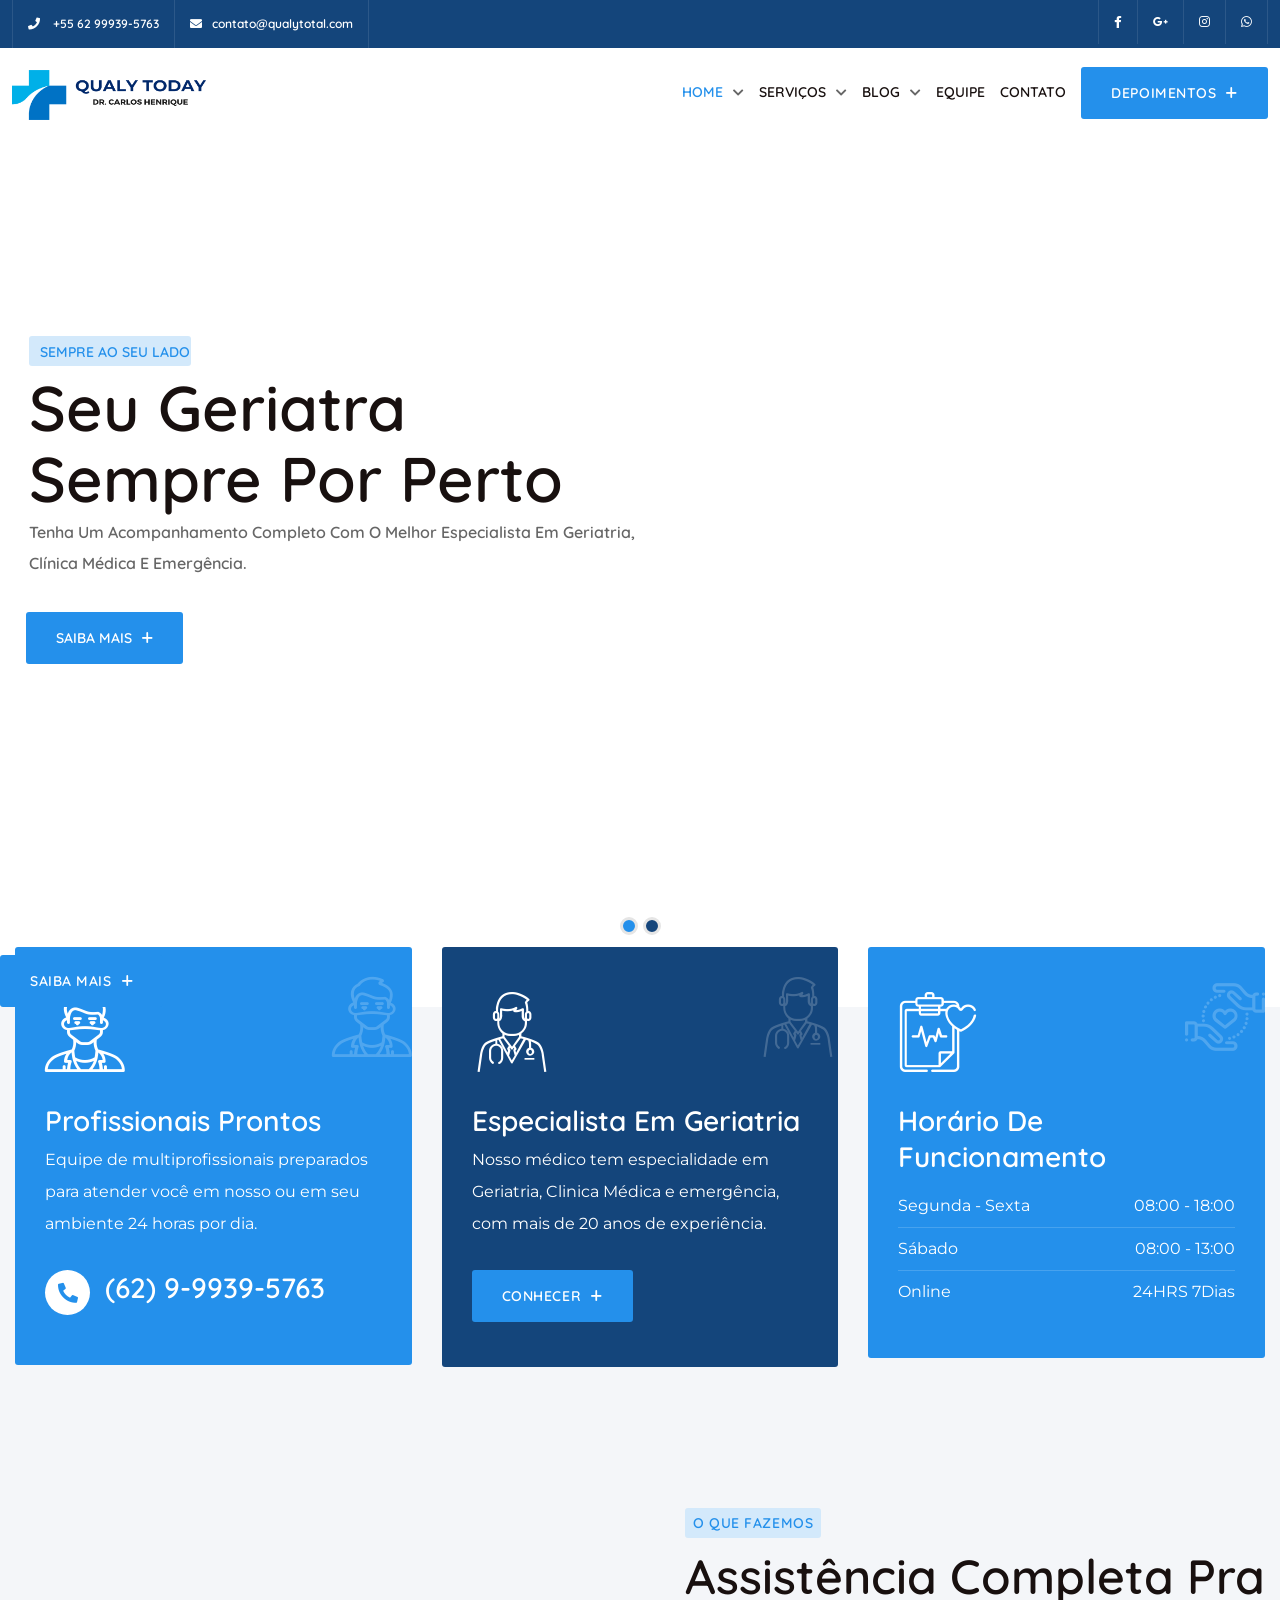
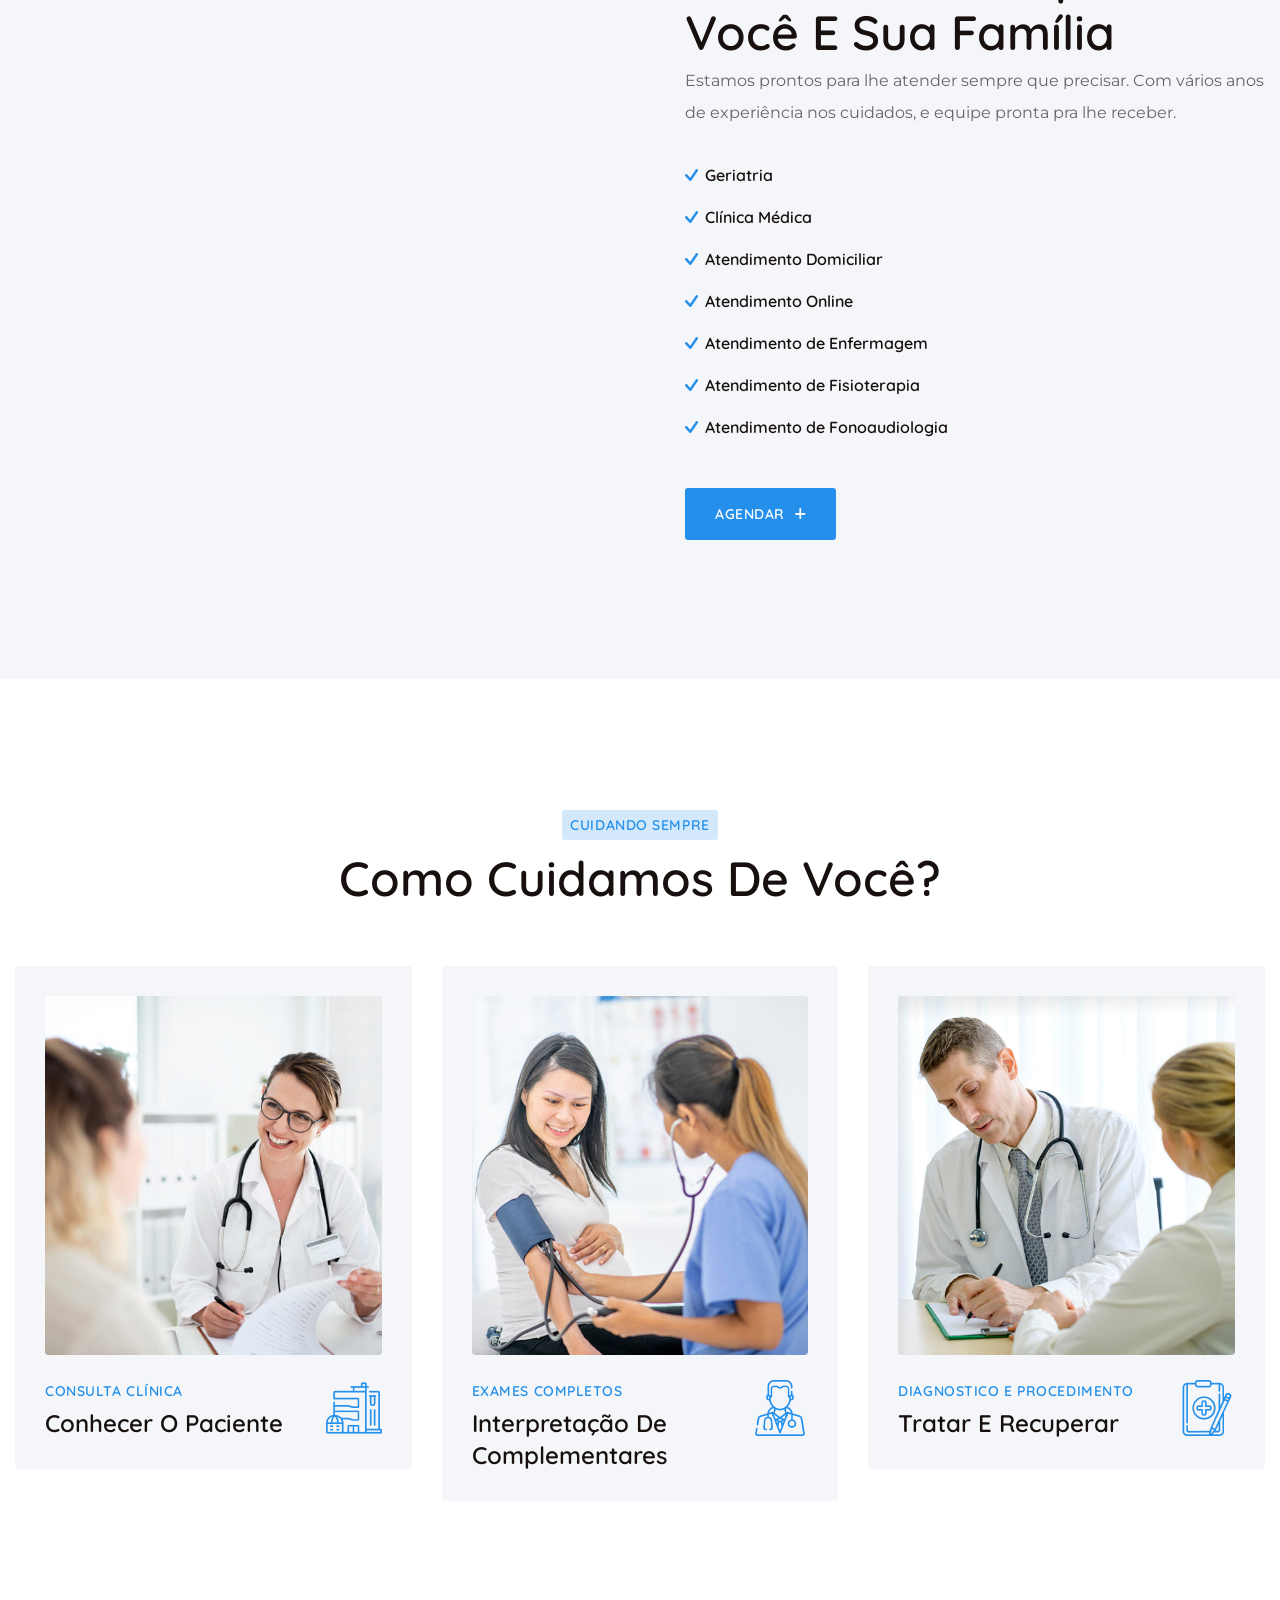
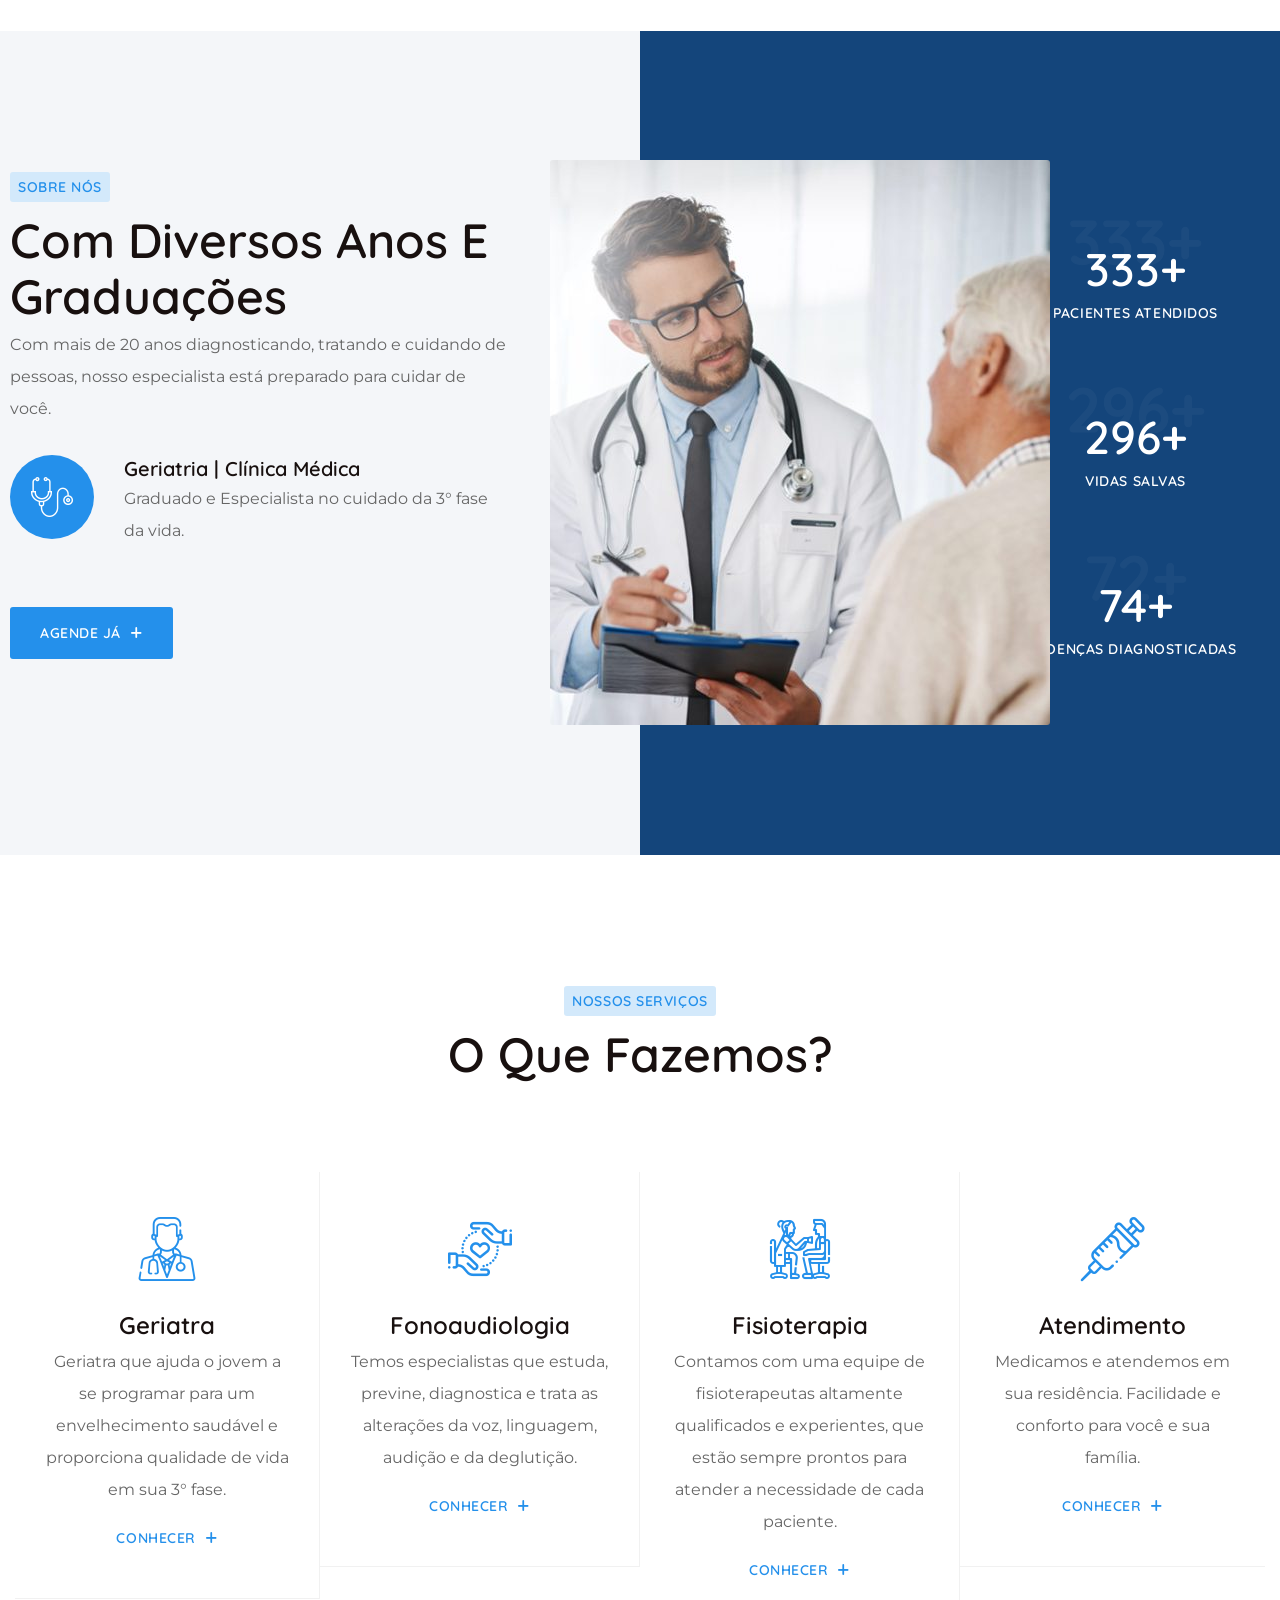
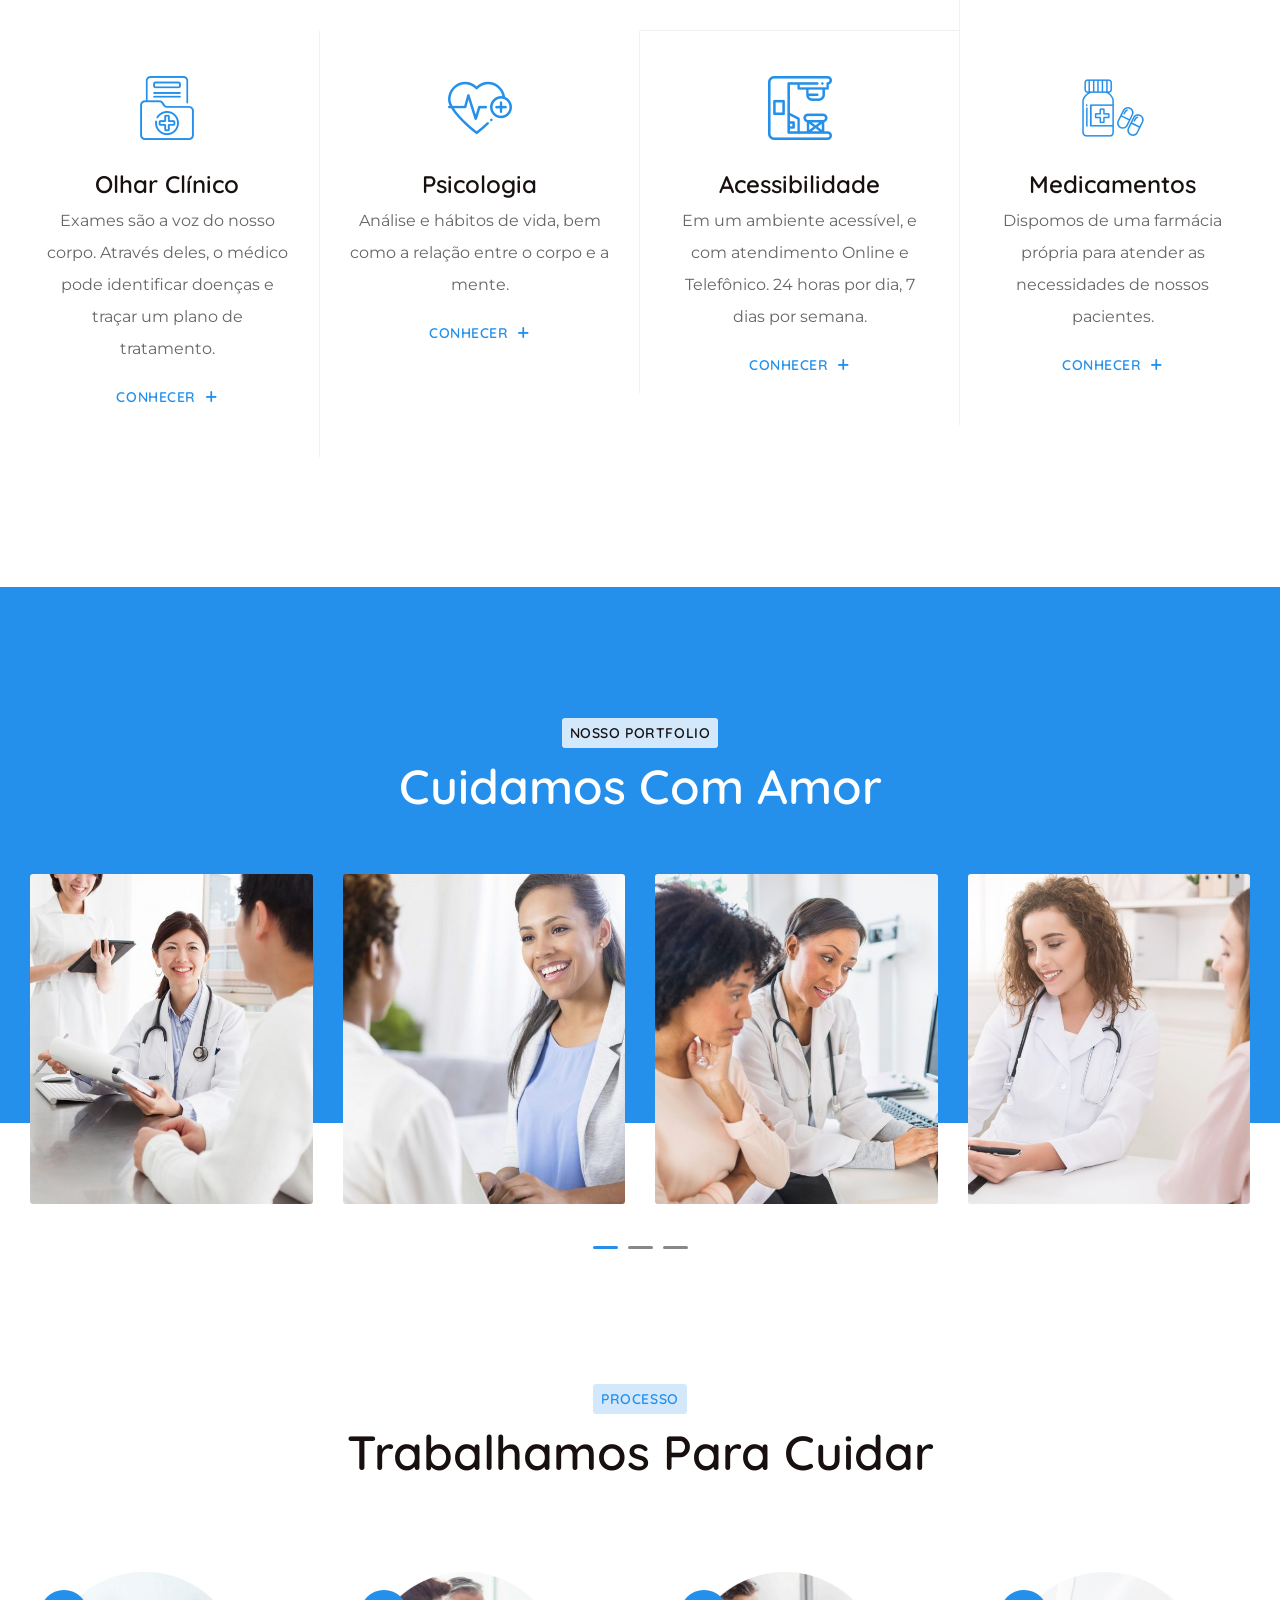
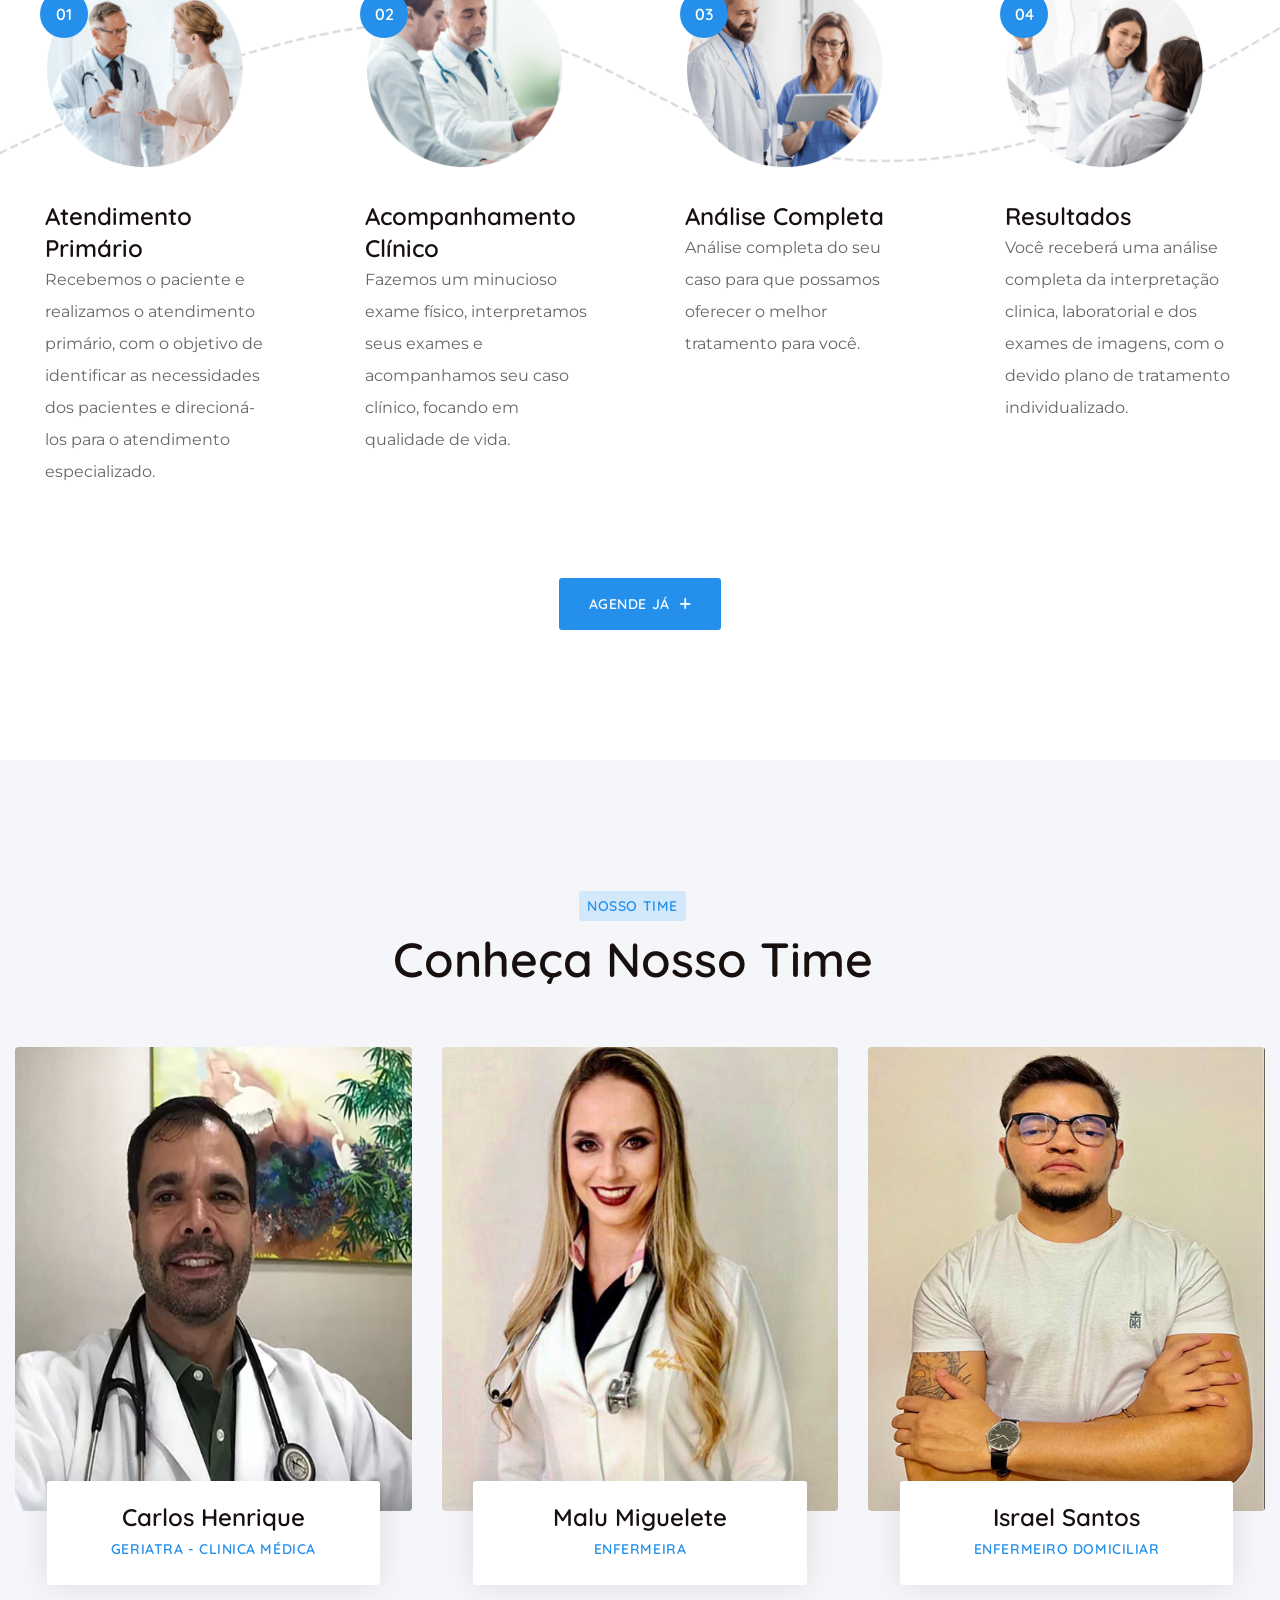
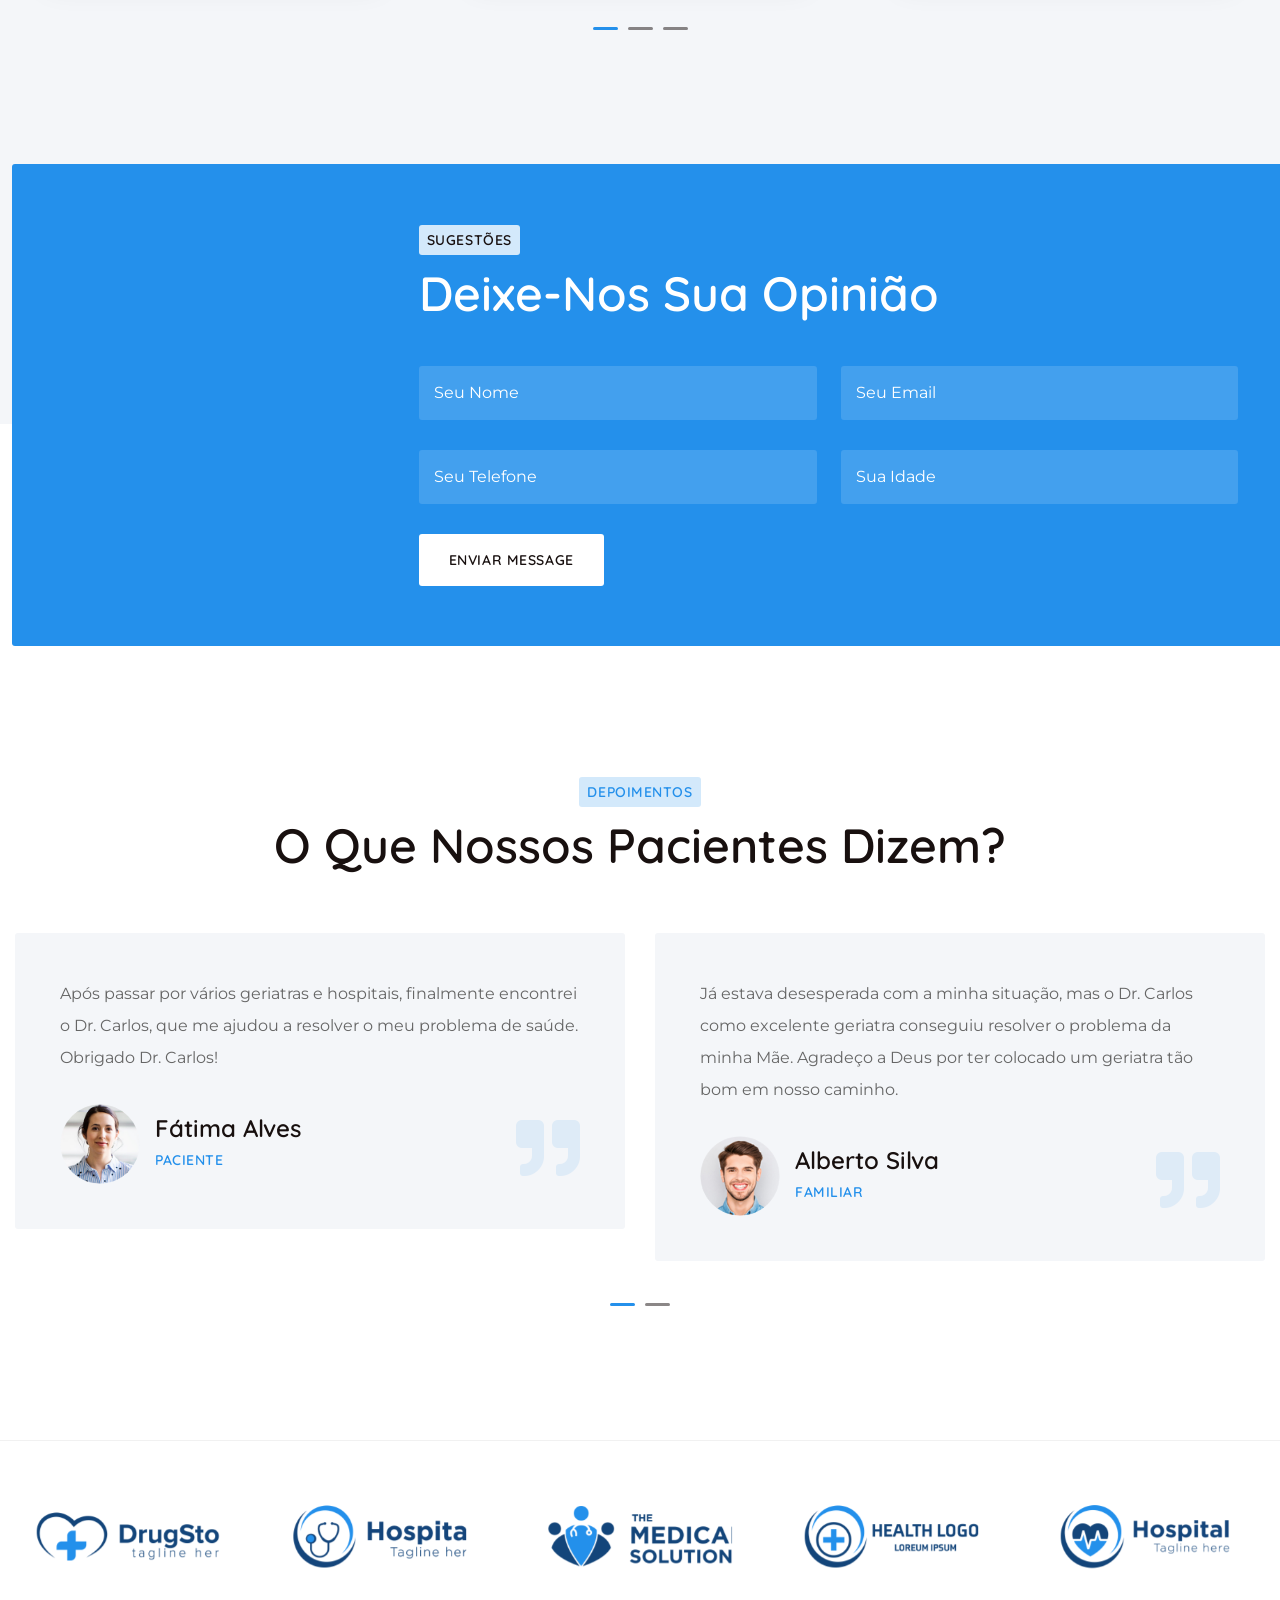
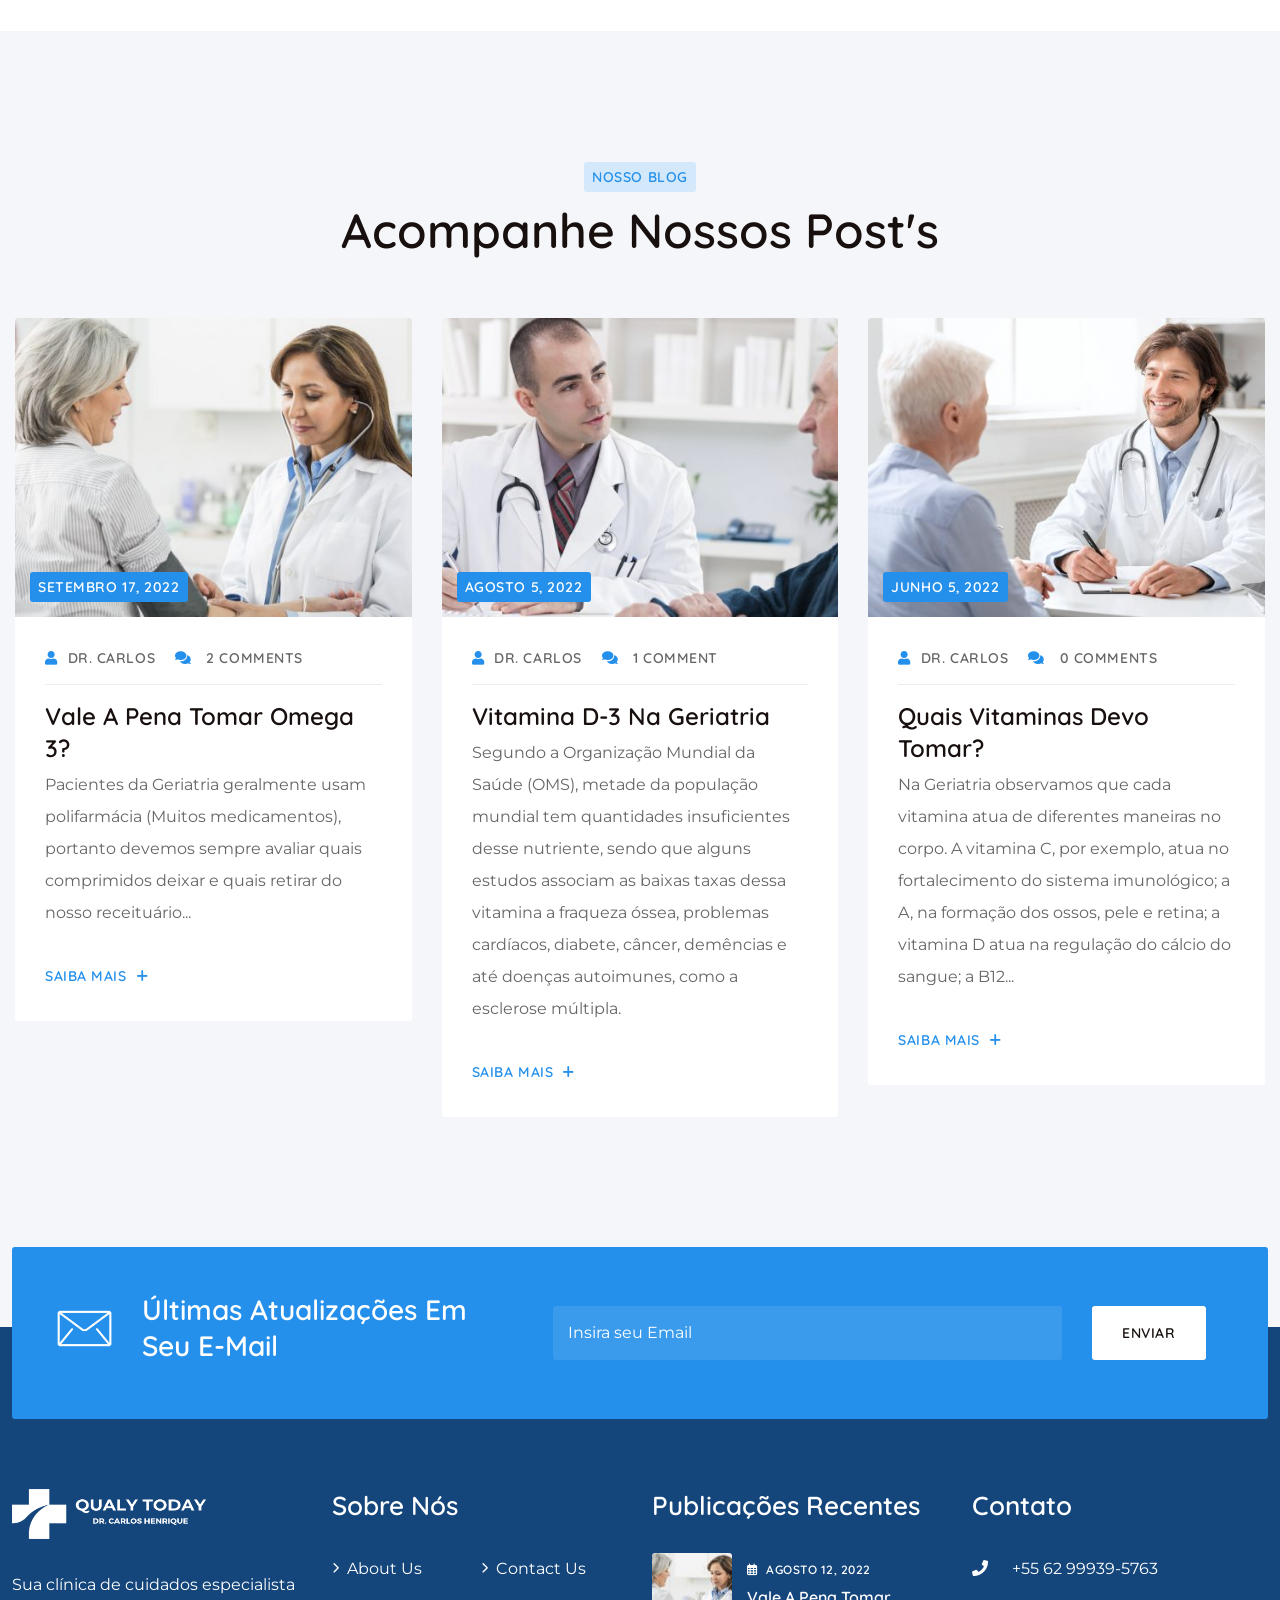
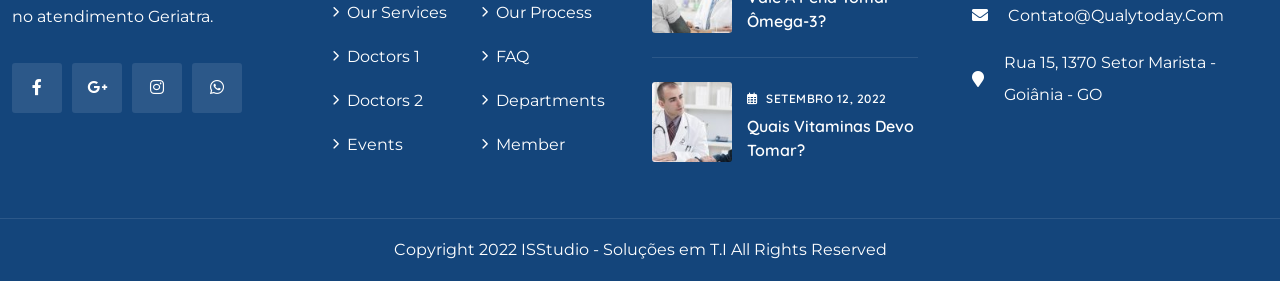
==== commit 6f07e044: "seo fix" ====
--- a/index.html
+++ b/index.html
@@ -1,7 +1,5 @@
 <!DOCTYPE html>
 <html lang="pt-Br" class="no-js no-svg">
-<meta http-equiv="content-type" content="text/html;charset=UTF-8" />
-
 
 <head>
 	<!-- Global site tag (gtag.js) - Google Analytics -->
@@ -22,17 +20,17 @@
 	<meta name="description"
 		content="Dr. Carlos Henrique é um dos maiores especialistas em Geriatria do Brasil. com mais de 20 anos de experiência em preparar o jovem para a 3° fase da vida, auxiliar os idosos quanto a reposição de suas vitaminas e nutrientes necessários para uma excelente qualidade de vida.">
 	<meta name="keywords" content="geriatria, geriatra em goiania, geriatra, dr carlos henrique geriatra">
-	<meta name="robots" content="index, follow" >
+	<meta name="robots" content="index, follow">
 	<meta name="publisher" content="Qualy Today">
-	<meta name="googlebot" content="index, follow" >
-	<meta name="author" content="Qualy Today" >
-	<meta name="language" content="pt-br" >
-	<link rel="image_src" >
-	<meta property="og:locale" content="pt_BR" >
-	<meta property="og:type" content="website" >
-	<meta property="og:title" content="Qualy Today | Dr. Carlos Henrique" >
+	<meta name="googlebot" content="index, follow">
+	<meta name="author" content="Qualy Today">
+	<meta name="language" content="pt-br">
+	<link rel="image_src" href="https://www.qualytoday.com">
+	<meta property="og:locale" content="pt_BR">
+	<meta property="og:type" content="website">
+	<meta property="og:title" content="Qualy Today | Dr. Carlos Henrique">
 	<meta property="og:description"
-		content="Dr. Carlos Henrique é um dos maiores especialistas em Geriatria do Brasil." >
+		content="Dr. Carlos Henrique é um dos maiores especialistas em Geriatria do Brasil.">
 	<meta property="og:url" content="https://www.qualytoday.com" />
 	<meta property="og:site_name" content="Qualy Today" />
 	<meta property="og:image" content="wp-content/uploads/2022/04/og-logo.png" />
@@ -743,13 +741,13 @@
 	<div id="pt-loading">
 		<div id="pt-loading-center">
 
-			<img title="image" title="image" src="wp-content/uploads/2022/04/new_logo.png" alt="loading">
+			<img title="image" src="wp-content/uploads/2022/04/new_logo.png" alt="loading">
 
 		</div>
 	</div>
 
 	<div id="page" class="site">
-		<a title="anchor"  class="skip-link screen-reader-text" href="#content"></a>
+		<a title="anchor" class="skip-link screen-reader-text" href="#content"></a>
 		<div class="pt-background-overlay"></div>
 		<header id="pt-header" class="pt-header-default ">
 			<div class="pt-top-header">
@@ -759,13 +757,13 @@
 						<div class="col-md-6 text-right">
 							<div class="pt-header-social text-right">
 								<ul>
-									<li><a title="anchor"  href="#"><i class="fab fa-facebook-f"></i></a></li>
-
-									<li><a title="anchor"  href="#"><i class="fab fa-google-plus-g"></i></a></li>
-
-									<li><a title="anchor"  href="#"><i class="fab fa-instagram"></i></a></li>
-
-									<li><a title="anchor"  target="_blank"
+									<li><a title="anchor" href="#"><i class="fab fa-facebook-f"></i></a></li>
+
+									<li><a title="anchor" href="#"><i class="fab fa-google-plus-g"></i></a></li>
+
+									<li><a title="anchor" href="#"><i class="fab fa-instagram"></i></a></li>
+
+									<li><a title="anchor" target="_blank"
 											href="https://wa.me/556299395763?text=Seja%20vindo(a)%20a%20Qualy%20Today!!"><i
 												class="fab fa-whatsapp"></i></a></li>
 
@@ -777,13 +775,13 @@
 								<ul>
 									<li>
 
-										<a title="anchor"  href="tel:+55629939-5763"><i class="fas fa-phone"></i>
+										<a title="anchor" href="tel:+55629939-5763"><i class="fas fa-phone"></i>
 											<span> +55 62 99939-5763</span>
 										</a>
 									</li>
 									<li>
 
-										<a title="anchor"  href="mailto:contato@qualytotal.com"><i
+										<a title="anchor" href="mailto:contato@qualytotal.com"><i
 												class="fas fa-envelope"></i><span>contato@qualytotal.com</span></a>
 									</li>
 								</ul>
@@ -800,53 +798,53 @@
 					<div class="row">
 						<div class="col-lg-12">
 							<nav class="navbar navbar-expand-lg navbar-light">
-								<a title="anchor"  class="navbar-brand" href="#">
-									<img title="image" title="image" class="img-fluid logo" src="wp-content/themes/medicate/assets/img/logo.png"
-										alt="medicate">
+								<a title="anchor" class="navbar-brand" href="#">
+									<img title="image" class="img-fluid logo"
+										src="wp-content/themes/medicate/assets/img/logo.png" alt="medicate">
 								</a>
 								<div class="collapse navbar-collapse" id="navbarSupportedContent">
 									<div id="pt-menu-contain" class="pt-menu-contain">
 										<ul id="pt-main-menu" class="navbar-nav ml-auto">
 											<li id="menu-item-8096"
 												class="menu-item menu-item-type-post_type menu-item-object-page menu-item-home current-menu-item page_item page-item-6686 current_page_item current-menu-ancestor current-menu-parent current_page_parent current_page_ancestor menu-item-has-children dropdown menu-item-8096">
-												<a title="anchor"  href="#" aria-current="page">Home</a><i
+												<a title="anchor" href="#" aria-current="page">Home</a><i
 													class="fa fa-chevron-down pt-submenu-icon"></i>
 												<ul class="sub-menu">
 													<li id="menu-item-8095"
 														class="menu-item menu-item-type-post_type menu-item-object-page menu-item-home current-menu-item page_item page-item-6686 current_page_item menu-item-8095">
-														<a title="anchor"  href="#" aria-current="page">Home</a>
+														<a title="anchor" href="#" aria-current="page">Home</a>
 													</li>
 												</ul>
 											</li>
 											<li id="menu-item-1219"
 												class="menu-item menu-item-type-custom menu-item-object-custom menu-item-has-children dropdown menu-item-1219">
-												<a title="anchor"  href="#servicos">Serviços</a><i
+												<a title="anchor" href="#servicos">Serviços</a><i
 													class="fa fa-chevron-down pt-submenu-icon"></i>
 												<ul class="sub-menu">
 													<li id="menu-item-3507"
 														class="menu-item menu-item-type-post_type menu-item-object-page menu-item-3507">
-														<a title="anchor"  href="#servicos">Consulta Online</a>
+														<a title="anchor" href="#servicos">Consulta Online</a>
 													</li>
 													<li id="menu-item-3527"
 														class="menu-item menu-item-type-post_type menu-item-object-page menu-item-3527">
-														<a title="anchor"  href="#servicos">Geriatria</a>
+														<a title="anchor" href="#servicos">Geriatria</a>
 													</li>
 													<li id="menu-item-3503"
 														class="menu-item menu-item-type-post_type menu-item-object-page menu-item-3503">
-														<a title="anchor"  href="#servicos">Clínica Médica</a>
+														<a title="anchor" href="#servicos">Clínica Médica</a>
 													</li>
 													<li id="menu-item-3504"
 														class="menu-item menu-item-type-post_type menu-item-object-page menu-item-3504">
-														<a title="anchor"  href="#servicos">Atendimento Domiciliar</a>
+														<a title="anchor" href="#servicos">Atendimento Domiciliar</a>
 													</li>
 													<li id="menu-item-3526"
 														class="menu-item menu-item-type-post_type menu-item-object-page menu-item-3526">
-														<a title="anchor"  href="#servicos">Enfermagem
+														<a title="anchor" href="#servicos">Enfermagem
 															Domiciliar</a>
 													</li>
 													<li id="menu-item-3502"
 														class="menu-item menu-item-type-post_type menu-item-object-page menu-item-3502">
-														<a title="anchor"  href="#servicos">Fisioterapia
+														<a title="anchor" href="#servicos">Fisioterapia
 															Domiciliar</a>
 													</li>
 												</ul>
@@ -854,12 +852,12 @@
 
 											<li id="menu-item-1221"
 												class="menu-item menu-item-type-custom menu-item-object-custom menu-item-has-children dropdown menu-item-1221">
-												<a title="anchor"  href="#blog">Blog</a><i
+												<a title="anchor" href="#blog">Blog</a><i
 													class="fa fa-chevron-down pt-submenu-icon"></i>
 												<ul class="sub-menu">
 													<li id="menu-item-2227"
 														class="menu-item menu-item-type-custom menu-item-object-custom menu-item-2227">
-														<a title="anchor"  href="#blog"> Confira
+														<a title="anchor" href="#blog"> Confira
 															nosso
 															Blog</a>
 													</li>
@@ -867,18 +865,18 @@
 											</li>
 											<li id="menu-item-2938"
 												class="menu-item menu-item-type-post_type menu-item-object-page menu-item-2938">
-												<a title="anchor"  href="#team">Equipe</a>
+												<a title="anchor" href="#team">Equipe</a>
 											</li>
-											<li id="menu-item-2938"
+											<li id="menu-item-2939"
 												class="menu-item menu-item-type-post_type menu-item-object-page menu-item-2938">
-												<a title="anchor"  target="_blank"
+												<a title="anchor" target="_blank"
 													href="https://wa.me/556299395763?text=Seja%20vindo(a)%20a%20Qualy%20Today!!">Contato</a>
 											</li>
 										</ul>
 									</div>
 								</div>
 								<div class="pt-btn-container">
-									<a title="anchor"  href="#depoiments" class="pt-button">
+									<a title="anchor" href="#depoiments" class="pt-button">
 										<div class="pt-button-block">
 											<span class="pt-button-text">Depoimentos</span>
 											<i class="ion ion-plus-round"></i>
@@ -926,7 +924,8 @@
 								<div class="container">
 
 
-									<a title="anchor" rticle id="post-6686" class="post-6686 page type-page status-publish hentry">
+									<a title="anchor" article id="post-6686"
+										class="post-6686 page type-page status-publish hentry">
 
 										<div class="entry-content">
 											<div data-elementor-type="wp-page" data-elementor-id="6686"
@@ -976,7 +975,7 @@
 																											data-anim="ms:600;"
 																											data-in="o:0;"
 																											data-out="a:false;">
-																											<img title="image" title="image" src="wp-content/plugins/revslider/public/assets/assets/dummy.png"
+																											<img src="wp-content/plugins/revslider/public/assets/assets/dummy.png"
 																												alt="dummy"
 																												title="1-51.jpg"
 																												width="1920"
@@ -1079,7 +1078,8 @@
 																											</rs-layer>
 																											<!--
 
-							--><a title="anchor"  id="slider-24-slide-84-layer-6" class="rs-layer pt-button rev-btn" href="#servicos" target="_self" data-type="button"
+							--><a title="anchor" id="slider-24-slide-84-layer-6" class="rs-layer pt-button rev-btn" href="#servicos" target="_self"
+																												data-type="button"
 																												data-rsp_ch="on"
 																												data-xy="xo:27px,30px,30px,30px;y:m;yo:93px,97px,104px,37px;"
 																												data-text="w:normal;s:14,16,16,12;l:22,24,30,20;fw:600;a:left,left,center,center;"
@@ -1105,7 +1105,9 @@
 																											data-thumb="//medicate.peacefulqode.com/wp-content/uploads/revslider/home-1-11/2-51-50x100.jpg"
 																											data-in="o:0;"
 																											data-out="a:false;">
-																											<img title="image" title="image" loading="lazy"
+																											<img title="image"
+																												title="image"
+																												loading="lazy"
 																												src="wp-content/plugins/revslider/public/assets/assets/dummy.png"
 																												alt="dummy"
 																												title="2-51.jpg"
@@ -1204,7 +1206,8 @@
 																											</rs-layer>
 																											<!--
 
-							--><a title="anchor"  id="slider-24-slide-85-layer-6" class="rs-layer pt-button rev-btn" href="#servicos" target="_self" data-type="button"
+							--><a title="anchor" id="slider-24-slide-85-layer-6" class="rs-layer pt-button rev-btn" href="#servicos" target="_self"
+																												data-type="button"
 																												data-rsp_ch="on"
 																												data-xy="xo:27px,30px,30px,30px;y:m;yo:93px,97px,104px,37px;"
 																												data-text="w:normal;s:14,16,16,12;l:22,24,30,20;fw:600;a:left,left,center,center;"
@@ -1230,7 +1233,8 @@
 																											data-thumb="//medicate.peacefulqode.com/wp-content/uploads/2022/03/3-2-50x100.jpg"
 																											data-in="o:0;"
 																											data-out="a:false;">
-																											<img title="image" loading="lazy"
+																											<img title="image"
+																												loading="lazy"
 																												src="wp-content/plugins/revslider/public/assets/assets/dummy.png"
 																												alt="dummy"
 																												title="3-2"
@@ -1260,7 +1264,11 @@
 																													geriatria
 																													e
 																													clinica
-																													medica, conheça os nossos serviços
+																													medica,
+																													conheça
+																													os
+																													nossos
+																													serviços
 																												</rs-layer>
 																											</h2>
 																											<!--
@@ -1320,7 +1328,8 @@
 																											</rs-layer>
 																											<!--
 
-							--><a title="anchor"  id="slider-24-slide-86-layer-6" class="rs-layer pt-button rev-btn" href="#servicos" target="_self" data-type="button"
+							--><a title="anchor" id="slider-24-slide-86-layer-6" class="rs-layer pt-button rev-btn" href="#servicos" target="_self"
+																												data-type="button"
 																												data-rsp_ch="on"
 																												data-xy="xo:27px,30px,30px,30px;y:m;yo:93px,97px,104px,37px;"
 																												data-text="w:normal;s:14,16,16,12;l:22,24,30,20;fw:600;a:left,left,center,center;"
@@ -1417,7 +1426,8 @@
 																								dia.
 																							</p>
 																							<div class="pt-info-call">
-																								<a title="anchor"  href="https://wa.me/556299395763?text=Seja%20vindo(a)%20a%20Qualy%20Today!!"
+																								<a title="anchor"
+																									href="https://wa.me/556299395763?text=Seja%20vindo(a)%20a%20Qualy%20Today!!"
 																									target="_blank"
 																									style="display:flex">
 																									<i
@@ -1478,7 +1488,8 @@
 
 																							<div
 																								class="pt-btn-container">
-																								<a title="anchor"  class="pt-button pt-button-flat"
+																								<a title="anchor"
+																									class="pt-button pt-button-flat"
 																									target="_blank"
 																									href="https://wa.me/556299395763?text=Seja%20vindo(a)%20a%20Qualy%20Today!!">
 																									<div
@@ -1631,8 +1642,8 @@
 																								vertical-align: middle;
 																								display: inline-block
 																							}
-																						</style> <img title="image" width="705"
-																							height="754"
+																						</style> <img title="image"
+																							width="705" height="754"
 																							src="wp-content/uploads/2022/03/about-img-1.jpg"
 																							class="attachment-full size-full"
 																							alt="sobre" loading="lazy"
@@ -1779,7 +1790,8 @@
 
 
 																						<div class="pt-btn-container">
-																							<a title="anchor"  class="pt-button pt-button-flat"
+																							<a title="anchor"
+																								class="pt-button pt-button-flat"
 																								target="_blank"
 																								href="https://wa.me/556299395763?text=Seja%20vindo(a)%20a%20Qualy%20Today!!">
 																								<div
@@ -1866,7 +1878,8 @@
 																								class="pt-service-block">
 																								<div
 																									class="pt-service-img">
-																									<img title="image" src="wp-content/uploads/2022/02/1.jpg"
+																									<img title="image"
+																										src="wp-content/uploads/2022/02/1.jpg"
 																										alt="servicebox" />
 																								</div>
 																								<div
@@ -1879,7 +1892,7 @@
 																											clínica
 																										</span>
 
-																										<a title="anchor" 
+																										<a title="anchor"
 																											href="#servicos">
 																											<h5
 																												class="pt-service-title">
@@ -1923,7 +1936,8 @@
 																								class="pt-service-block">
 																								<div
 																									class="pt-service-img">
-																									<img title="image" src="wp-content/uploads/2022/02/2.jpg"
+																									<img title="image"
+																										src="wp-content/uploads/2022/02/2.jpg"
 																										alt="servicebox" />
 																								</div>
 																								<div
@@ -1936,7 +1950,7 @@
 																											completos
 																										</span>
 
-																										<a title="anchor" 
+																										<a title="anchor"
 																											href="#servicos">
 																											<h5
 																												class="pt-service-title">
@@ -1980,7 +1994,8 @@
 																								class="pt-service-block">
 																								<div
 																									class="pt-service-img">
-																									<img title="image" src="wp-content/uploads/2022/02/3.jpg"
+																									<img title="image"
+																										src="wp-content/uploads/2022/02/3.jpg"
 																										alt="servicebox" />
 																								</div>
 																								<div
@@ -1994,7 +2009,7 @@
 																											procedimento
 																										</span>
 
-																										<a title="anchor" 
+																										<a title="anchor"
 																											href="#servicos">
 																											<h5
 																												class="pt-service-title">
@@ -2121,7 +2136,8 @@
 
 
 																						<div class="pt-btn-container">
-																							<a title="anchor"  class="pt-button pt-button-flat"
+																							<a title="anchor"
+																								class="pt-button pt-button-flat"
 																								target="_blank"
 																								href="https://wa.me/556299395763?text=Seja%20vindo(a)%20a%20Qualy%20Today!!">
 																								<div
@@ -2307,7 +2323,8 @@
 																	data-settings="{&quot;_position&quot;:&quot;absolute&quot;}"
 																	data-widget_type="image.default">
 																	<div class="elementor-widget-container">
-																		<img title="image" src="wp-content/uploads/elementor/thumbs/1-1-pmq289pw896vaf3ufv2e7dl1i0cjcjviez2pshm6fm.jpg"
+																		<img title="image"
+																			src="wp-content/uploads/elementor/thumbs/1-1-pmq289pw896vaf3ufv2e7dl1i0cjcjviez2pshm6fm.jpg"
 																			title="1" alt="1" />
 																	</div>
 																</div>
@@ -2384,7 +2401,8 @@
 																								</p>
 																								<div
 																									class="pt-btn-container">
-																									<a title="anchor"  class="pt-button pt-button-link"
+																									<a title="anchor"
+																										class="pt-button pt-button-link"
 																										target="_blank"
 																										href="https://wa.me/556299395763?text=Seja%20vindo(a)%20a%20Qualy%20Today!!">
 																										<div
@@ -2445,7 +2463,8 @@
 																								</p>
 																								<div
 																									class="pt-btn-container">
-																									<a title="anchor"  class="pt-button pt-button-link"
+																									<a title="anchor"
+																										class="pt-button pt-button-link"
 																										target="_blank"
 																										href="https://wa.me/556299395763?text=Seja%20vindo(a)%20a%20Qualy%20Today!!">
 																										<div
@@ -2510,7 +2529,8 @@
 																								</p>
 																								<div
 																									class="pt-btn-container">
-																									<a title="anchor"  class="pt-button pt-button-link"
+																									<a title="anchor"
+																										class="pt-button pt-button-link"
 																										target="_blank"
 																										href="https://wa.me/556299395763?text=Seja%20vindo(a)%20a%20Qualy%20Today!!">
 																										<div
@@ -2571,7 +2591,8 @@
 																								</p>
 																								<div
 																									class="pt-btn-container">
-																									<a title="anchor"  class="pt-button pt-button-link"
+																									<a title="anchor"
+																										class="pt-button pt-button-link"
 																										target="_blank"
 																										href="https://wa.me/556299395763?text=Seja%20vindo(a)%20a%20Qualy%20Today!!">
 																										<div
@@ -2637,7 +2658,8 @@
 																								</p>
 																								<div
 																									class="pt-btn-container">
-																									<a title="anchor"  class="pt-button pt-button-link"
+																									<a title="anchor"
+																										class="pt-button pt-button-link"
 																										target="_blank"
 																										href="https://wa.me/556299395763?text=Seja%20vindo(a)%20a%20Qualy%20Today!!">
 																										<div
@@ -2696,7 +2718,8 @@
 																								</p>
 																								<div
 																									class="pt-btn-container">
-																									<a title="anchor"  class="pt-button pt-button-link"
+																									<a title="anchor"
+																										class="pt-button pt-button-link"
 																										target="_blank"
 																										href="https://wa.me/556299395763?text=Seja%20vindo(a)%20a%20Qualy%20Today!!">
 																										<div
@@ -2757,7 +2780,8 @@
 																								</p>
 																								<div
 																									class="pt-btn-container">
-																									<a title="anchor"  class="pt-button pt-button-link"
+																									<a title="anchor"
+																										class="pt-button pt-button-link"
 																										target="_blank"
 																										href="https://wa.me/556299395763?text=Seja%20vindo(a)%20a%20Qualy%20Today!!">
 																										<div
@@ -2817,7 +2841,8 @@
 																								</p>
 																								<div
 																									class="pt-btn-container">
-																									<a title="anchor"  class="pt-button pt-button-link"
+																									<a title="anchor"
+																										class="pt-button pt-button-link"
 																										target="_blank"
 																										href="https://wa.me/556299395763?text=Seja%20vindo(a)%20a%20Qualy%20Today!!">
 																										<div
@@ -2927,9 +2952,11 @@
 																													class="pt-portfoliobox pt-style-1">
 																													<div
 																														class="pt-portfolio-img">
-																														<img title="image" src="wp-content/uploads/2021/12/1-1-600x700.jpg"
+																														<img title="image"
+																															src="wp-content/uploads/2021/12/1-1-600x700.jpg"
 																															alt="portfolio-slider" />
-																														<a title="anchor"  target="_blank"
+																														<a title="anchor"
+																															target="_blank"
 																															href="https://wa.me/556299395763?text=Seja%20vindo(a)%20a%20Qualy%20Today!!">
 																															<div
 																																class="pt-portfolio-icon">
@@ -2941,10 +2968,12 @@
 																													<div
 																														class="pt-portfolio-info">
 																														<span>
-																															<a title="anchor"  target="_blank"
+																															<a title="anchor"
+																																target="_blank"
 																																href="https://wa.me/556299395763?text=Seja%20vindo(a)%20a%20Qualy%20Today!!">Geriatria</a>
 																														</span>
-																														<h5><a title="anchor"  target="_blank"
+																														<h5><a title="anchor"
+																																target="_blank"
 																																href="https://wa.me/556299395763?text=Seja%20vindo(a)%20a%20Qualy%20Today!!">Visita
 																																Domiciliar</a>
 																														</h5>
@@ -2957,9 +2986,11 @@
 																													class="pt-portfoliobox pt-style-1">
 																													<div
 																														class="pt-portfolio-img">
-																														<img title="image" src="wp-content/uploads/2021/12/2-2-600x700.jpg"
+																														<img title="image"
+																															src="wp-content/uploads/2021/12/2-2-600x700.jpg"
 																															alt="portfolio-slider" />
-																														<a title="anchor"  target="_blank"
+																														<a title="anchor"
+																															target="_blank"
 																															href="https://wa.me/556299395763?text=Seja%20vindo(a)%20a%20Qualy%20Today!!">
 																															<div
 																																class="pt-portfolio-icon">
@@ -2971,10 +3002,12 @@
 																													<div
 																														class="pt-portfolio-info">
 																														<span>
-																															<a title="anchor"  target="_blank"
+																															<a title="anchor"
+																																target="_blank"
 																																href="https://wa.me/556299395763?text=Seja%20vindo(a)%20a%20Qualy%20Today!!">Geriatria</a>
 																														</span>
-																														<h5><a title="anchor"  target="_blank"
+																														<h5><a title="anchor"
+																																target="_blank"
 																																href="https://wa.me/556299395763?text=Seja%20vindo(a)%20a%20Qualy%20Today!!">Análise</a>
 																														</h5>
 																													</div>
@@ -2986,9 +3019,11 @@
 																													class="pt-portfoliobox pt-style-1">
 																													<div
 																														class="pt-portfolio-img">
-																														<img title="image" src="wp-content/uploads/2021/12/3-1-600x700.jpg"
+																														<img title="image"
+																															src="wp-content/uploads/2021/12/3-1-600x700.jpg"
 																															alt="portfolio-slider" />
-																														<a title="anchor"  target="_blank"
+																														<a title="anchor"
+																															target="_blank"
 																															href="https://wa.me/556299395763?text=Seja%20vindo(a)%20a%20Qualy%20Today!!">
 																															<div
 																																class="pt-portfolio-icon">
@@ -3000,10 +3035,12 @@
 																													<div
 																														class="pt-portfolio-info">
 																														<span>
-																															<a title="anchor"  target="_blank"
+																															<a title="anchor"
+																																target="_blank"
 																																href="https://wa.me/556299395763?text=Seja%20vindo(a)%20a%20Qualy%20Today!!">Geriatria</a>
 																														</span>
-																														<h5><a title="anchor"  target="_blank"
+																														<h5><a title="anchor"
+																																target="_blank"
 																																href="https://wa.me/556299395763?text=Seja%20vindo(a)%20a%20Qualy%20Today!!">Tratamentos</a>
 																														</h5>
 																													</div>
@@ -3015,9 +3052,11 @@
 																													class="pt-portfoliobox pt-style-1">
 																													<div
 																														class="pt-portfolio-img">
-																														<img title="image" src="wp-content/uploads/2021/12/4-2-600x700.jpg"
+																														<img title="image"
+																															src="wp-content/uploads/2021/12/4-2-600x700.jpg"
 																															alt="portfolio-slider" />
-																														<a title="anchor"  target="_blank"
+																														<a title="anchor"
+																															target="_blank"
 																															href="https://wa.me/556299395763?text=Seja%20vindo(a)%20a%20Qualy%20Today!!">
 																															<div
 																																class="pt-portfolio-icon">
@@ -3029,10 +3068,12 @@
 																													<div
 																														class="pt-portfolio-info">
 																														<span>
-																															<a title="anchor"  target="_blank"
+																															<a title="anchor"
+																																target="_blank"
 																																href="https://wa.me/556299395763?text=Seja%20vindo(a)%20a%20Qualy%20Today!!">Geriatria</a>
 																														</span>
-																														<h5><a title="anchor"  target="_blank"
+																														<h5><a title="anchor"
+																																target="_blank"
 																																href="https://wa.me/556299395763?text=Seja%20vindo(a)%20a%20Qualy%20Today!!">Acompanhamento</a>
 																														</h5>
 																													</div>
@@ -3044,9 +3085,11 @@
 																													class="pt-portfoliobox pt-style-1">
 																													<div
 																														class="pt-portfolio-img">
-																														<img title="image" src="wp-content/uploads/2021/12/5-2-600x700.jpg"
+																														<img title="image"
+																															src="wp-content/uploads/2021/12/5-2-600x700.jpg"
 																															alt="portfolio-slider" />
-																														<a title="anchor"  target="_blank"
+																														<a title="anchor"
+																															target="_blank"
 																															href="https://wa.me/556299395763?text=Seja%20vindo(a)%20a%20Qualy%20Today!!">
 																															<div
 																																class="pt-portfolio-icon">
@@ -3058,10 +3101,12 @@
 																													<div
 																														class="pt-portfolio-info">
 																														<span>
-																															<a title="anchor"  target="_blank"
+																															<a title="anchor"
+																																target="_blank"
 																																href="https://wa.me/556299395763?text=Seja%20vindo(a)%20a%20Qualy%20Today!!">Geriatria</a>
 																														</span>
-																														<h5><a title="anchor"  target="_blank"
+																														<h5><a title="anchor"
+																																target="_blank"
 																																href="https://wa.me/556299395763?text=Seja%20vindo(a)%20a%20Qualy%20Today!!">Análises</a>
 																														</h5>
 																													</div>
@@ -3073,9 +3118,11 @@
 																													class="pt-portfoliobox pt-style-1">
 																													<div
 																														class="pt-portfolio-img">
-																														<img title="image" src="wp-content/uploads/2021/12/6-2-600x700.jpg"
+																														<img title="image"
+																															src="wp-content/uploads/2021/12/6-2-600x700.jpg"
 																															alt="portfolio-slider" />
-																														<a title="anchor"  target="_blank"
+																														<a title="anchor"
+																															target="_blank"
 																															href="https://wa.me/556299395763?text=Seja%20vindo(a)%20a%20Qualy%20Today!!">
 																															<div
 																																class="pt-portfolio-icon">
@@ -3087,10 +3134,12 @@
 																													<div
 																														class="pt-portfolio-info">
 																														<span>
-																															<a title="anchor"  target="_blank"
+																															<a title="anchor"
+																																target="_blank"
 																																href="https://wa.me/556299395763?text=Seja%20vindo(a)%20a%20Qualy%20Today!!">Geriatria</a>
 																														</span>
-																														<h5><a title="anchor"  target="_blank"
+																														<h5><a title="anchor"
+																																target="_blank"
 																																href="https://wa.me/556299395763?text=Seja%20vindo(a)%20a%20Qualy%20Today!!">Tratamento
 																																especializado</a>
 																														</h5>
@@ -3103,9 +3152,11 @@
 																													class="pt-portfoliobox pt-style-1">
 																													<div
 																														class="pt-portfolio-img">
-																														<img title="image" src="wp-content/uploads/2021/12/7-2-600x700.jpg"
+																														<img title="image"
+																															src="wp-content/uploads/2021/12/7-2-600x700.jpg"
 																															alt="portfolio-slider" />
-																														<a title="anchor"  target="_blank"
+																														<a title="anchor"
+																															target="_blank"
 																															href="https://wa.me/556299395763?text=Seja%20vindo(a)%20a%20Qualy%20Today!!">
 																															<div
 																																class="pt-portfolio-icon">
@@ -3117,10 +3168,12 @@
 																													<div
 																														class="pt-portfolio-info">
 																														<span>
-																															<a title="anchor"  target="_blank"
+																															<a title="anchor"
+																																target="_blank"
 																																href="https://wa.me/556299395763?text=Seja%20vindo(a)%20a%20Qualy%20Today!!">Geriatria</a>
 																														</span>
-																														<h5><a title="anchor"  target="_blank"
+																														<h5><a title="anchor"
+																																target="_blank"
 																																href="https://wa.me/556299395763?text=Seja%20vindo(a)%20a%20Qualy%20Today!!">Terapia
 																																de
 																																Qualidade</a>
@@ -3134,9 +3187,11 @@
 																													class="pt-portfoliobox pt-style-1">
 																													<div
 																														class="pt-portfolio-img">
-																														<img title="image" src="wp-content/uploads/2021/12/8-2-600x700.jpg"
+																														<img title="image"
+																															src="wp-content/uploads/2021/12/8-2-600x700.jpg"
 																															alt="portfolio-slider" />
-																														<a title="anchor"  target="_blank"
+																														<a title="anchor"
+																															target="_blank"
 																															href="https://wa.me/556299395763?text=Seja%20vindo(a)%20a%20Qualy%20Today!!">
 																															<div
 																																class="pt-portfolio-icon">
@@ -3148,10 +3203,12 @@
 																													<div
 																														class="pt-portfolio-info">
 																														<span>
-																															<a title="anchor"  target="_blank"
+																															<a title="anchor"
+																																target="_blank"
 																																href="https://wa.me/556299395763?text=Seja%20vindo(a)%20a%20Qualy%20Today!!">Geriatria</a>
 																														</span>
-																														<h5><a title="anchor"  target="_blank"
+																														<h5><a title="anchor"
+																																target="_blank"
 																																href="https://wa.me/556299395763?text=Seja%20vindo(a)%20a%20Qualy%20Today!!">Exames</a>
 																														</h5>
 																													</div>
@@ -3163,9 +3220,10 @@
 																													class="pt-portfoliobox pt-style-1">
 																													<div
 																														class="pt-portfolio-img">
-																														<img title="image" src="wp-content/uploads/2021/10/9-2-600x700.jpg"
+																														<img title="image"
+																															src="wp-content/uploads/2021/10/9-2-600x700.jpg"
 																															alt="portfolio-slider" />
-																														<a title="anchor" 
+																														<a title="anchor"
 																															href="#servicos">
 																															<div
 																																class="pt-portfolio-icon">
@@ -3177,10 +3235,12 @@
 																													<div
 																														class="pt-portfolio-info">
 																														<span>
-																															<a title="anchor"  target="_blank"
+																															<a title="anchor"
+																																target="_blank"
 																																href="https://wa.me/556299395763?text=Seja%20vindo(a)%20a%20Qualy%20Today!!">Geriatria</a>
 																														</span>
-																														<h5><a title="anchor"  target="_blank"
+																														<h5><a title="anchor"
+																																target="_blank"
 																																href="https://wa.me/556299395763?text=Seja%20vindo(a)%20a%20Qualy%20Today!!">Acompanhamento</a>
 																														</h5>
 																													</div>
@@ -3271,7 +3331,8 @@
 																								class="pt-process-media">
 																								<div
 																									class="pt-process-img">
-																									<img title="image" src="wp-content/uploads/2022/03/1-1.png"
+																									<img title="image"
+																										src="wp-content/uploads/2022/03/1-1.png"
 																										alt="medicate" />
 																								</div>
 																								<div
@@ -3344,7 +3405,8 @@
 																								class="pt-process-media">
 																								<div
 																									class="pt-process-img">
-																									<img title="image" src="wp-content/uploads/2022/03/2-1-1.png"
+																									<img title="image"
+																										src="wp-content/uploads/2022/03/2-1-1.png"
 																										alt="medicate" />
 																								</div>
 																								<div
@@ -3415,7 +3477,8 @@
 																								class="pt-process-media">
 																								<div
 																									class="pt-process-img">
-																									<img title="image" src="wp-content/uploads/2022/03/3-1-1.png"
+																									<img title="image"
+																										src="wp-content/uploads/2022/03/3-1-1.png"
 																										alt="medicate" />
 																								</div>
 																								<div
@@ -3482,7 +3545,8 @@
 																								class="pt-process-media">
 																								<div
 																									class="pt-process-img">
-																									<img title="image" src="wp-content/uploads/2022/03/4-1-1.png"
+																									<img title="image"
+																										src="wp-content/uploads/2022/03/4-1-1.png"
 																										alt="medicate" />
 																								</div>
 																								<div
@@ -3550,7 +3614,8 @@
 
 
 																						<div class="pt-btn-container">
-																							<a title="anchor"  class="pt-button pt-button-flat"
+																							<a title="anchor"
+																								class="pt-button pt-button-flat"
 																								target="_blank"
 																								href="https://wa.me/556299395763?text=Seja%20vindo(a)%20a%20Qualy%20Today!!">
 																								<div
@@ -3650,13 +3715,15 @@
 																										class="pt-team-box pt-style-1">
 																										<div
 																											class="pt-team-img">
-																											<img title="image" src="wp-content/uploads/2022/02/1-2.jpg"
+																											<img title="image"
+																												src="wp-content/uploads/2022/02/1-2.jpg"
 																												alt="team-image">
 																											<div
 																												class="pt-team-social">
 																												<ul>
 																													<li>
-																														<a title="anchor"  class="facebook"
+																														<a title="anchor"
+																															class="facebook"
 																															href="#"
 																															target="_blank">
 																															<span
@@ -3666,7 +3733,8 @@
 																														</a>
 																													</li>
 																													<li>
-																														<a title="anchor"  class="twitter"
+																														<a title="anchor"
+																															class="twitter"
 																															href="#"
 																															target="_blank">
 																															<span
@@ -3676,7 +3744,8 @@
 																														</a>
 																													</li>
 																													<li>
-																														<a title="anchor"  class="google-plus"
+																														<a title="anchor"
+																															class="google-plus"
 																															href="#"
 																															target="_blank">
 																															<span
@@ -3692,7 +3761,8 @@
 																											class="pt-team-info">
 																											<h5
 																												class="pt-member-name">
-																												<a title="anchor"  href="http://lattes.cnpq.br/2448582726850836"
+																												<a title="anchor"
+																													href="http://lattes.cnpq.br/2448582726850836"
 																													target="_blank">
 																													Carlos
 																													Henrique
@@ -3712,13 +3782,15 @@
 																										class="pt-team-box pt-style-1">
 																										<div
 																											class="pt-team-img">
-																											<img title="image" src="wp-content/uploads/2022/02/2-1.jpg"
+																											<img title="image"
+																												src="wp-content/uploads/2022/02/2-1.jpg"
 																												alt="team-image">
 																											<div
 																												class="pt-team-social">
 																												<ul>
 																													<li>
-																														<a title="anchor"  class="facebook"
+																														<a title="anchor"
+																															class="facebook"
 																															href="#"
 																															target="_blank">
 																															<span
@@ -3728,7 +3800,8 @@
 																														</a>
 																													</li>
 																													<li>
-																														<a title="anchor"  class="twitter"
+																														<a title="anchor"
+																															class="twitter"
 																															href="#"
 																															target="_blank">
 																															<span
@@ -3738,7 +3811,8 @@
 																														</a>
 																													</li>
 																													<li>
-																														<a title="anchor"  class="google-plus"
+																														<a title="anchor"
+																															class="google-plus"
 																															href="#"
 																															target="_blank">
 																															<span
@@ -3754,7 +3828,7 @@
 																											class="pt-team-info">
 																											<h5
 																												class="pt-member-name">
-																												<a title="anchor" 
+																												<a title="anchor"
 																													href="#">
 																													Malu
 																													Miguelete
@@ -3772,13 +3846,15 @@
 																										class="pt-team-box pt-style-1">
 																										<div
 																											class="pt-team-img">
-																											<img title="image" src="wp-content/uploads/2022/02/3-1.jpg"
+																											<img title="image"
+																												src="wp-content/uploads/2022/02/3-1.jpg"
 																												alt="team-image">
 																											<div
 																												class="pt-team-social">
 																												<ul>
 																													<li>
-																														<a title="anchor"  class="facebook"
+																														<a title="anchor"
+																															class="facebook"
 																															href="#"
 																															target="_blank">
 																															<span
@@ -3788,7 +3864,8 @@
 																														</a>
 																													</li>
 																													<li>
-																														<a title="anchor"  class="twitter"
+																														<a title="anchor"
+																															class="twitter"
 																															href="#"
 																															target="_blank">
 																															<span
@@ -3798,7 +3875,8 @@
 																														</a>
 																													</li>
 																													<li>
-																														<a title="anchor"  class="google-plus"
+																														<a title="anchor"
+																															class="google-plus"
 																															href="#"
 																															target="_blank">
 																															<span
@@ -3814,7 +3892,7 @@
 																											class="pt-team-info">
 																											<h5
 																												class="pt-member-name">
-																												<a title="anchor" 
+																												<a title="anchor"
 																													href="#">
 
 																													Israel
@@ -3832,13 +3910,15 @@
 																										class="pt-team-box pt-style-1">
 																										<div
 																											class="pt-team-img">
-																											<img title="image" src="wp-content/uploads/2022/02/4.jpg"
+																											<img title="image"
+																												src="wp-content/uploads/2022/02/4.jpg"
 																												alt="team-image">
 																											<div
 																												class="pt-team-social">
 																												<ul>
 																													<li>
-																														<a title="anchor"  class="facebook"
+																														<a title="anchor"
+																															class="facebook"
 																															href="#"
 																															target="_blank">
 																															<span
@@ -3848,7 +3928,8 @@
 																														</a>
 																													</li>
 																													<li>
-																														<a title="anchor"  class="twitter"
+																														<a title="anchor"
+																															class="twitter"
 																															href="#"
 																															target="_blank">
 																															<span
@@ -3858,7 +3939,8 @@
 																														</a>
 																													</li>
 																													<li>
-																														<a title="anchor"  class="google-plus"
+																														<a title="anchor"
+																															class="google-plus"
 																															href="#"
 																															target="_blank">
 																															<span
@@ -3874,7 +3956,7 @@
 																											class="pt-team-info">
 																											<h5
 																												class="pt-member-name">
-																												<a title="anchor" 
+																												<a title="anchor"
 																													href="#">
 																													Thaís
 																													Rubiany
@@ -3890,13 +3972,15 @@
 																										class="pt-team-box pt-style-1">
 																										<div
 																											class="pt-team-img">
-																											<img title="image" src="wp-content/uploads/2022/02/5.jpg"
+																											<img title="image"
+																												src="wp-content/uploads/2022/02/5.jpg"
 																												alt="team-image">
 																											<div
 																												class="pt-team-social">
 																												<ul>
 																													<li>
-																														<a title="anchor"  class="facebook"
+																														<a title="anchor"
+																															class="facebook"
 																															href="#"
 																															target="_blank">
 																															<span
@@ -3906,7 +3990,8 @@
 																														</a>
 																													</li>
 																													<li>
-																														<a title="anchor"  class="twitter"
+																														<a title="anchor"
+																															class="twitter"
 																															href="#"
 																															target="_blank">
 																															<span
@@ -3916,7 +4001,8 @@
 																														</a>
 																													</li>
 																													<li>
-																														<a title="anchor"  class="google-plus"
+																														<a title="anchor"
+																															class="google-plus"
 																															href="#"
 																															target="_blank">
 																															<span
@@ -3932,7 +4018,7 @@
 																											class="pt-team-info">
 																											<h5
 																												class="pt-member-name">
-																												<a title="anchor" 
+																												<a title="anchor"
 																													href="#">
 																													Francisco
 																													Júnior
@@ -3948,13 +4034,15 @@
 																										class="pt-team-box pt-style-1">
 																										<div
 																											class="pt-team-img">
-																											<img title="image" src="wp-content/uploads/2022/02/6.jpg"
+																											<img title="image"
+																												src="wp-content/uploads/2022/02/6.jpg"
 																												alt="team-image">
 																											<div
 																												class="pt-team-social">
 																												<ul>
 																													<li>
-																														<a title="anchor"  class="facebook"
+																														<a title="anchor"
+																															class="facebook"
 																															href="#"
 																															target="_blank">
 																															<span
@@ -3964,7 +4052,8 @@
 																														</a>
 																													</li>
 																													<li>
-																														<a title="anchor"  class="twitter"
+																														<a title="anchor"
+																															class="twitter"
 																															href="#"
 																															target="_blank">
 																															<span
@@ -3974,7 +4063,8 @@
 																														</a>
 																													</li>
 																													<li>
-																														<a title="anchor"  class="google-plus"
+																														<a title="anchor"
+																															class="google-plus"
 																															href="#"
 																															target="_blank">
 																															<span
@@ -3990,7 +4080,7 @@
 																											class="pt-team-info">
 																											<h5
 																												class="pt-member-name">
-																												<a title="anchor" 
+																												<a title="anchor"
 																													href="#">
 																													Verônica
 																													Abrão
@@ -4007,13 +4097,15 @@
 																										class="pt-team-box pt-style-1">
 																										<div
 																											class="pt-team-img">
-																											<img title="image" src="wp-content/uploads/2022/02/7.jpg"
+																											<img title="image"
+																												src="wp-content/uploads/2022/02/7.jpg"
 																												alt="team-image">
 																											<div
 																												class="pt-team-social">
 																												<ul>
 																													<li>
-																														<a title="anchor"  class="facebook"
+																														<a title="anchor"
+																															class="facebook"
 																															href="#"
 																															target="_blank">
 																															<span
@@ -4023,7 +4115,8 @@
 																														</a>
 																													</li>
 																													<li>
-																														<a title="anchor"  class="twitter"
+																														<a title="anchor"
+																															class="twitter"
 																															href="#"
 																															target="_blank">
 																															<span
@@ -4033,7 +4126,8 @@
 																														</a>
 																													</li>
 																													<li>
-																														<a title="anchor"  class="google-plus"
+																														<a title="anchor"
+																															class="google-plus"
 																															href="#"
 																															target="_blank">
 																															<span
@@ -4049,7 +4143,7 @@
 																											class="pt-team-info">
 																											<h5
 																												class="pt-member-name">
-																												<a title="anchor" 
+																												<a title="anchor"
 																													href="#">
 																													Gabriel
 																													Alexandre
@@ -4065,13 +4159,15 @@
 																										class="pt-team-box pt-style-1">
 																										<div
 																											class="pt-team-img">
-																											<img title="image" src="wp-content/uploads/2022/02/8.jpg"
+																											<img title="image"
+																												src="wp-content/uploads/2022/02/8.jpg"
 																												alt="team-image">
 																											<div
 																												class="pt-team-social">
 																												<ul>
 																													<li>
-																														<a title="anchor"  class="facebook"
+																														<a title="anchor"
+																															class="facebook"
 																															href="#"
 																															target="_blank">
 																															<span
@@ -4081,7 +4177,8 @@
 																														</a>
 																													</li>
 																													<li>
-																														<a title="anchor"  class="twitter"
+																														<a title="anchor"
+																															class="twitter"
 																															href="#"
 																															target="_blank">
 																															<span
@@ -4091,7 +4188,8 @@
 																														</a>
 																													</li>
 																													<li>
-																														<a title="anchor"  class="google-plus"
+																														<a title="anchor"
+																															class="google-plus"
 																															href="#"
 																															target="_blank">
 																															<span
@@ -4107,7 +4205,7 @@
 																											class="pt-team-info">
 																											<h5
 																												class="pt-member-name">
-																												<a title="anchor" 
+																												<a title="anchor"
 																													href="#">
 																													Lucy
 																													Jane
@@ -4123,13 +4221,15 @@
 																										class="pt-team-box pt-style-1">
 																										<div
 																											class="pt-team-img">
-																											<img title="image" src="wp-content/uploads/2022/02/9.jpg"
+																											<img title="image"
+																												src="wp-content/uploads/2022/02/9.jpg"
 																												alt="team-image">
 																											<div
 																												class="pt-team-social">
 																												<ul>
 																													<li>
-																														<a title="anchor"  class="facebook"
+																														<a title="anchor"
+																															class="facebook"
 																															href="#"
 																															target="_blank">
 																															<span
@@ -4139,7 +4239,8 @@
 																														</a>
 																													</li>
 																													<li>
-																														<a title="anchor"  class="twitter"
+																														<a title="anchor"
+																															class="twitter"
 																															href="#"
 																															target="_blank">
 																															<span
@@ -4149,7 +4250,8 @@
 																														</a>
 																													</li>
 																													<li>
-																														<a title="anchor"  class="google-plus"
+																														<a title="anchor"
+																															class="google-plus"
 																															href="#"
 																															target="_blank">
 																															<span
@@ -4165,7 +4267,7 @@
 																											class="pt-team-info">
 																											<h5
 																												class="pt-member-name">
-																												<a title="anchor" 
+																												<a title="anchor"
 																													href="#">
 																													Giovana
 																													Jaime
@@ -4213,7 +4315,8 @@
 																					data-widget_type="image.default">
 																					<div
 																						class="elementor-widget-container">
-																						<img title="image" width="1114" height="1990"
+																						<img title="image" width="1114"
+																							height="1990"
 																							src="wp-content/uploads/2022/03/from-img-png-2.png"
 																							class="attachment-full size-full"
 																							alt="from" loading="lazy"
@@ -4560,7 +4663,8 @@
 																											class="pt-testimonial-media">
 																											<div
 																												class="pt-testimonial-img">
-																												<img title="image" src="wp-content/uploads/2022/02/2-3.png"
+																												<img title="image"
+																													src="wp-content/uploads/2022/02/2-3.png"
 																													alt="testimonial-image">
 																											</div>
 																											<div
@@ -4600,7 +4704,9 @@
 																													o
 																													Dr.
 																													Carlos
-																													como excelente geriatra
+																													como
+																													excelente
+																													geriatra
 																													conseguiu
 																													resolver
 																													o
@@ -4614,8 +4720,12 @@
 																													por
 																													ter
 																													colocado
-																													um geriatra tão bom
-																													em nosso
+																													um
+																													geriatra
+																													tão
+																													bom
+																													em
+																													nosso
 																													caminho.
 																												</p>
 
@@ -4625,7 +4735,8 @@
 																											class="pt-testimonial-media">
 																											<div
 																												class="pt-testimonial-img">
-																												<img title="image" src="wp-content/uploads/2022/02/3-3.png"
+																												<img title="image"
+																													src="wp-content/uploads/2022/02/3-3.png"
 																													alt="testimonial-image">
 																											</div>
 																											<div
@@ -4658,8 +4769,10 @@
 																													Carlos
 																													é
 																													um
-																													geriatra muito
-																													profissional e
+																													geriatra
+																													muito
+																													profissional
+																													e
 																													competente,
 																													que
 																													tem
@@ -4678,7 +4791,8 @@
 																													precisa
 																													de
 																													um
-																													bom geriatra
+																													bom
+																													geriatra
 																													e
 																													amigo.
 																												</p>
@@ -4688,7 +4802,8 @@
 																											class="pt-testimonial-media">
 																											<div
 																												class="pt-testimonial-img">
-																												<img title="image" src="wp-content/uploads/2022/02/4-2.png"
+																												<img title="image"
+																													src="wp-content/uploads/2022/02/4-2.png"
 																													alt="testimonial-image">
 																											</div>
 																											<div
@@ -4770,13 +4885,16 @@
 																										class="pt-clientbox pt-style-1">
 
 
-																										<a title="anchor"  href="#">
-																											<img title="image" src="wp-content/uploads/2022/02/1.png"
+																										<a title="anchor"
+																											href="#">
+																											<img title="image"
+																												src="wp-content/uploads/2022/02/1.png"
 																												alt="pt-client-img"
 																												class="pt-client-img"
 																												style="height:70px;">
 
-																											<img title="image" src="wp-content/uploads/2022/02/1.png"
+																											<img title="image"
+																												src="wp-content/uploads/2022/02/1.png"
 																												alt="pt-client-img"
 																												class="pt-client-hover-img"
 																												style="height:70px;">
@@ -4790,13 +4908,16 @@
 																										class="pt-clientbox pt-style-1">
 
 
-																										<a title="anchor"  href="#">
-																											<img title="image" src="wp-content/uploads/2022/02/2.png"
+																										<a title="anchor"
+																											href="#">
+																											<img title="image"
+																												src="wp-content/uploads/2022/02/2.png"
 																												alt="pt-client-img"
 																												class="pt-client-img"
 																												style="height:70px;">
 
-																											<img title="image" src="wp-content/uploads/2022/02/2.png"
+																											<img title="image"
+																												src="wp-content/uploads/2022/02/2.png"
 																												alt="pt-client-img"
 																												class="pt-client-hover-img"
 																												style="height:70px;">
@@ -4810,13 +4931,16 @@
 																										class="pt-clientbox pt-style-1">
 
 
-																										<a title="anchor"  href="#">
-																											<img title="image" src="wp-content/uploads/2022/02/3.png"
+																										<a title="anchor"
+																											href="#">
+																											<img title="image"
+																												src="wp-content/uploads/2022/02/3.png"
 																												alt="pt-client-img"
 																												class="pt-client-img"
 																												style="height:70px;">
 
-																											<img title="image" src="wp-content/uploads/2022/02/3.png"
+																											<img title="image"
+																												src="wp-content/uploads/2022/02/3.png"
 																												alt="pt-client-img"
 																												class="pt-client-hover-img"
 																												style="height:70px;">
@@ -4830,13 +4954,16 @@
 																										class="pt-clientbox pt-style-1">
 
 
-																										<a title="anchor"  href="#">
-																											<img title="image" src="wp-content/uploads/2022/02/4.png"
+																										<a title="anchor"
+																											href="#">
+																											<img title="image"
+																												src="wp-content/uploads/2022/02/4.png"
 																												alt="pt-client-img"
 																												class="pt-client-img"
 																												style="height:70px;">
 
-																											<img title="image" src="wp-content/uploads/2022/02/4.png"
+																											<img title="image"
+																												src="wp-content/uploads/2022/02/4.png"
 																												alt="pt-client-img"
 																												class="pt-client-hover-img"
 																												style="height:70px;">
@@ -4850,13 +4977,16 @@
 																										class="pt-clientbox pt-style-1">
 
 
-																										<a title="anchor"  href="#">
-																											<img title="image" src="wp-content/uploads/2022/02/5.png"
+																										<a title="anchor"
+																											href="#">
+																											<img title="image"
+																												src="wp-content/uploads/2022/02/5.png"
 																												alt="pt-client-img"
 																												class="pt-client-img"
 																												style="height:70px;">
 
-																											<img title="image" src="wp-content/uploads/2022/02/5.png"
+																											<img title="image"
+																												src="wp-content/uploads/2022/02/5.png"
 																												alt="pt-client-img"
 																												class="pt-client-hover-img"
 																												style="height:70px;">
@@ -4959,14 +5089,15 @@
 																										<div
 																											class="pt-post-media">
 
-																											<img title="image" src="wp-content/uploads/2021/12/1-467x352.jpg"
+																											<img title="image"
+																												src="wp-content/uploads/2021/12/1-467x352.jpg"
 																												alt="blog-image" />
 
 
 																											<div
 																												class="pt-post-date">
 
-																												<a title="anchor" 
+																												<a title="anchor"
 																													href="#">
 
 																													<span>Setembro
@@ -4995,7 +5126,7 @@
 
 																													<li
 																														class="pt-post-comment">
-																														<a title="anchor" 
+																														<a title="anchor"
 																															href="#"><i
 																																class="fa fa-comments"></i>
 																															2
@@ -5009,7 +5140,8 @@
 
 																											<h5
 																												class="pt-blog-title">
-																												<a title="anchor"  href="https://www.tuasaude.com/omega-3/#:~:text=O%20%C3%B4mega%203%20ajuda%20a,insufici%C3%AAncia%20card%C3%ADaca%20e%20derrame%20cerebral."
+																												<a title="anchor"
+																													href="https://www.tuasaude.com/omega-3/#:~:text=O%20%C3%B4mega%203%20ajuda%20a,insufici%C3%AAncia%20card%C3%ADaca%20e%20derrame%20cerebral."
 																													target="_blank">Vale
 																													a
 																													pena
@@ -5051,7 +5183,8 @@
 																											<div
 																												class="pt-btn-container">
 
-																												<a title="anchor"  href="https://www.tuasaude.com/omega-3/#:~:text=O%20%C3%B4mega%203%20ajuda%20a,insufici%C3%AAncia%20card%C3%ADaca%20e%20derrame%20cerebral."
+																												<a title="anchor"
+																													href="https://www.tuasaude.com/omega-3/#:~:text=O%20%C3%B4mega%203%20ajuda%20a,insufici%C3%AAncia%20card%C3%ADaca%20e%20derrame%20cerebral."
 																													class="pt-button pt-button-link">
 																													<div
 																														class="pt-button-block">
@@ -5078,14 +5211,15 @@
 																										<div
 																											class="pt-post-media">
 
-																											<img title="image" src="wp-content/uploads/2021/12/2-467x352.jpg"
+																											<img title="image"
+																												src="wp-content/uploads/2021/12/2-467x352.jpg"
 																												alt="blog-image" />
 
 
 																											<div
 																												class="pt-post-date">
 
-																												<a title="anchor" 
+																												<a title="anchor"
 																													href="#">
 
 																													<span>Agosto
@@ -5114,7 +5248,7 @@
 
 																													<li
 																														class="pt-post-comment">
-																														<a title="anchor" 
+																														<a title="anchor"
 																															href="#"><i
 																																class="fa fa-comments"></i>
 																															1
@@ -5128,7 +5262,8 @@
 
 																											<h5
 																												class="pt-blog-title">
-																												<a title="anchor"  href="https://periodicos.ufn.edu.br/index.php/disciplinarumS/article/view/2698#:~:text=Apesar%20da%20vitamina%20D%20ser,risco%20de%20quedas%20em%20idosos."
+																												<a title="anchor"
+																													href="https://periodicos.ufn.edu.br/index.php/disciplinarumS/article/view/2698#:~:text=Apesar%20da%20vitamina%20D%20ser,risco%20de%20quedas%20em%20idosos."
 																													target="_blank">Vitamina
 																													D-3
 																													na
@@ -5187,7 +5322,8 @@
 																											<div
 																												class="pt-btn-container">
 
-																												<a title="anchor"  href="https://periodicos.ufn.edu.br/index.php/disciplinarumS/article/view/2698#:~:text=Apesar%20da%20vitamina%20D%20ser,risco%20de%20quedas%20em%20idosos."
+																												<a title="anchor"
+																													href="https://periodicos.ufn.edu.br/index.php/disciplinarumS/article/view/2698#:~:text=Apesar%20da%20vitamina%20D%20ser,risco%20de%20quedas%20em%20idosos."
 																													target="_blank"
 																													class="pt-button pt-button-link">
 																													<div
@@ -5215,14 +5351,15 @@
 																										<div
 																											class="pt-post-media">
 
-																											<img title="image" src="wp-content/uploads/2021/12/3-467x352.jpg"
+																											<img title="image"
+																												src="wp-content/uploads/2021/12/3-467x352.jpg"
 																												alt="blog-image" />
 
 
 																											<div
 																												class="pt-post-date">
 
-																												<a title="anchor" 
+																												<a title="anchor"
 																													href="#">
 
 																													<span>Junho
@@ -5251,7 +5388,7 @@
 
 																													<li
 																														class="pt-post-comment">
-																														<a title="anchor" 
+																														<a title="anchor"
 																															href="#"><i
 																																class="fa fa-comments"></i>
 																															0
@@ -5265,7 +5402,7 @@
 
 																											<h5
 																												class="pt-blog-title">
-																												<a title="anchor" 
+																												<a title="anchor"
 																													href="#">Quais
 																													vitaminas
 																													devo
@@ -5325,7 +5462,8 @@
 																											<div
 																												class="pt-btn-container">
 
-																												<a title="anchor"  href="https://institutoaa.org.br/prevencao-coronavirus-anemia-idosos/?gclid=Cj0KCQjw6_CYBhDjARIsABnuSzqg68Pm9wbyAcijrdnsN0l-f9USD-CBmTAGRQC2BWgF3Om59H3dQDEaAj1jEALw_wcB"
+																												<a title="anchor"
+																													href="https://institutoaa.org.br/prevencao-coronavirus-anemia-idosos/?gclid=Cj0KCQjw6_CYBhDjARIsABnuSzqg68Pm9wbyAcijrdnsN0l-f9USD-CBmTAGRQC2BWgF3Om59H3dQDEaAj1jEALw_wcB"
 																													target="_blank"
 																													class="pt-button pt-button-link">
 																													<div
@@ -5353,14 +5491,15 @@
 																										<div
 																											class="pt-post-media">
 
-																											<img title="image" src="wp-content/uploads/2021/12/4-467x352.jpg"
+																											<img title="image"
+																												src="wp-content/uploads/2021/12/4-467x352.jpg"
 																												alt="blog-image" />
 
 
 																											<div
 																												class="pt-post-date">
 
-																												<a title="anchor" 
+																												<a title="anchor"
 																													href="#">
 
 																													<span>Janeiro
@@ -5389,7 +5528,8 @@
 
 																													<li
 																														class="pt-post-comment">
-																														<a title="anchor"  href="https://institutoaa.org.br/prevencao-coronavirus-anemia-idosos/?gclid=Cj0KCQjw6_CYBhDjARIsABnuSzqg68Pm9wbyAcijrdnsN0l-f9USD-CBmTAGRQC2BWgF3Om59H3dQDEaAj1jEALw_wcB"
+																														<a title="anchor"
+																															href="https://institutoaa.org.br/prevencao-coronavirus-anemia-idosos/?gclid=Cj0KCQjw6_CYBhDjARIsABnuSzqg68Pm9wbyAcijrdnsN0l-f9USD-CBmTAGRQC2BWgF3Om59H3dQDEaAj1jEALw_wcB"
 																															target="_blank"><i
 																																class="fa fa-comments"></i>
 																															0
@@ -5403,7 +5543,7 @@
 
 																											<h5
 																												class="pt-blog-title">
-																												<a title="anchor" 
+																												<a title="anchor"
 																													href="#">Como
 																													evitar
 																													a
@@ -5466,7 +5606,8 @@
 																											<div
 																												class="pt-btn-container">
 
-																												<a title="anchor"  href="https://institutoaa.org.br/prevencao-coronavirus-anemia-idosos/?gclid=Cj0KCQjw6_CYBhDjARIsABnuSzqg68Pm9wbyAcijrdnsN0l-f9USD-CBmTAGRQC2BWgF3Om59H3dQDEaAj1jEALw_wcB"
+																												<a title="anchor"
+																													href="https://institutoaa.org.br/prevencao-coronavirus-anemia-idosos/?gclid=Cj0KCQjw6_CYBhDjARIsABnuSzqg68Pm9wbyAcijrdnsN0l-f9USD-CBmTAGRQC2BWgF3Om59H3dQDEaAj1jEALw_wcB"
 																													target="_blank"
 																													class="pt-button pt-button-link">
 																													<div
@@ -5494,14 +5635,15 @@
 																										<div
 																											class="pt-post-media">
 
-																											<img title="image" src="wp-content/uploads/2021/12/5-467x352.jpg"
+																											<img title="image"
+																												src="wp-content/uploads/2021/12/5-467x352.jpg"
 																												alt="blog-image" />
 
 
 																											<div
 																												class="pt-post-date">
 
-																												<a title="anchor" 
+																												<a title="anchor"
 																													href="#">
 
 																													<span>Fevereiro
@@ -5530,7 +5672,8 @@
 
 																													<li
 																														class="pt-post-comment">
-																														<a title="anchor"  href="https://institutoaa.org.br/prevencao-coronavirus-anemia-idosos/?gclid=Cj0KCQjw6_CYBhDjARIsABnuSzqg68Pm9wbyAcijrdnsN0l-f9USD-CBmTAGRQC2BWgF3Om59H3dQDEaAj1jEALw_wcB"
+																														<a title="anchor"
+																															href="https://institutoaa.org.br/prevencao-coronavirus-anemia-idosos/?gclid=Cj0KCQjw6_CYBhDjARIsABnuSzqg68Pm9wbyAcijrdnsN0l-f9USD-CBmTAGRQC2BWgF3Om59H3dQDEaAj1jEALw_wcB"
 																															target="_blank"><i
 																																class="fa fa-comments"></i>
 																															0
@@ -5544,7 +5687,8 @@
 
 																											<h5
 																												class="pt-blog-title">
-																												<a title="anchor"  href="https://institutoaa.org.br/prevencao-coronavirus-anemia-idosos/?gclid=Cj0KCQjw6_CYBhDjARIsABnuSzqg68Pm9wbyAcijrdnsN0l-f9USD-CBmTAGRQC2BWgF3Om59H3dQDEaAj1jEALw_wcB"
+																												<a title="anchor"
+																													href="https://institutoaa.org.br/prevencao-coronavirus-anemia-idosos/?gclid=Cj0KCQjw6_CYBhDjARIsABnuSzqg68Pm9wbyAcijrdnsN0l-f9USD-CBmTAGRQC2BWgF3Om59H3dQDEaAj1jEALw_wcB"
 																													target="_blank">Qual
 																													melhor
 																													suplemento
@@ -5587,7 +5731,8 @@
 																											<div
 																												class="pt-btn-container">
 
-																												<a title="anchor"  href="https://institutoaa.org.br/prevencao-coronavirus-anemia-idosos/?gclid=Cj0KCQjw6_CYBhDjARIsABnuSzqg68Pm9wbyAcijrdnsN0l-f9USD-CBmTAGRQC2BWgF3Om59H3dQDEaAj1jEALw_wcB"
+																												<a title="anchor"
+																													href="https://institutoaa.org.br/prevencao-coronavirus-anemia-idosos/?gclid=Cj0KCQjw6_CYBhDjARIsABnuSzqg68Pm9wbyAcijrdnsN0l-f9USD-CBmTAGRQC2BWgF3Om59H3dQDEaAj1jEALw_wcB"
 																													target="_blank"
 																													class="pt-button pt-button-link">
 																													<div
@@ -5615,14 +5760,16 @@
 																										<div
 																											class="pt-post-media">
 
-																											<img title="image" src="wp-content/uploads/2021/12/6-1-467x352.jpg"
+																											<img title="image"
+																												src="wp-content/uploads/2021/12/6-1-467x352.jpg"
 																												alt="blog-image" />
 
 
 																											<div
 																												class="pt-post-date">
 
-																												<a title="anchor"  href="https://institutoaa.org.br/prevencao-coronavirus-anemia-idosos/?gclid=Cj0KCQjw6_CYBhDjARIsABnuSzqg68Pm9wbyAcijrdnsN0l-f9USD-CBmTAGRQC2BWgF3Om59H3dQDEaAj1jEALw_wcB"
+																												<a title="anchor"
+																													href="https://institutoaa.org.br/prevencao-coronavirus-anemia-idosos/?gclid=Cj0KCQjw6_CYBhDjARIsABnuSzqg68Pm9wbyAcijrdnsN0l-f9USD-CBmTAGRQC2BWgF3Om59H3dQDEaAj1jEALw_wcB"
 																													target="_blank">
 
 																													<span>December
@@ -5651,7 +5798,8 @@
 
 																													<li
 																														class="pt-post-comment">
-																														<a title="anchor"  href="https://institutoaa.org.br/prevencao-coronavirus-anemia-idosos/?gclid=Cj0KCQjw6_CYBhDjARIsABnuSzqg68Pm9wbyAcijrdnsN0l-f9USD-CBmTAGRQC2BWgF3Om59H3dQDEaAj1jEALw_wcB"
+																														<a title="anchor"
+																															href="https://institutoaa.org.br/prevencao-coronavirus-anemia-idosos/?gclid=Cj0KCQjw6_CYBhDjARIsABnuSzqg68Pm9wbyAcijrdnsN0l-f9USD-CBmTAGRQC2BWgF3Om59H3dQDEaAj1jEALw_wcB"
 																															target="_blank"><i
 																																class="fa fa-comments"></i>
 																															5
@@ -5665,7 +5813,8 @@
 
 																											<h5
 																												class="pt-blog-title">
-																												<a title="anchor"  href="https://institutoaa.org.br/prevencao-coronavirus-anemia-idosos/?gclid=Cj0KCQjw6_CYBhDjARIsABnuSzqg68Pm9wbyAcijrdnsN0l-f9USD-CBmTAGRQC2BWgF3Om59H3dQDEaAj1jEALw_wcB"
+																												<a title="anchor"
+																													href="https://institutoaa.org.br/prevencao-coronavirus-anemia-idosos/?gclid=Cj0KCQjw6_CYBhDjARIsABnuSzqg68Pm9wbyAcijrdnsN0l-f9USD-CBmTAGRQC2BWgF3Om59H3dQDEaAj1jEALw_wcB"
 																													target="_blank">O
 																													que
 																													é o
@@ -5699,7 +5848,8 @@
 																											<div
 																												class="pt-btn-container">
 
-																												<a title="anchor"  href="https://institutoaa.org.br/prevencao-coronavirus-anemia-idosos/?gclid=Cj0KCQjw6_CYBhDjARIsABnuSzqg68Pm9wbyAcijrdnsN0l-f9USD-CBmTAGRQC2BWgF3Om59H3dQDEaAj1jEALw_wcB"
+																												<a title="anchor"
+																													href="https://institutoaa.org.br/prevencao-coronavirus-anemia-idosos/?gclid=Cj0KCQjw6_CYBhDjARIsABnuSzqg68Pm9wbyAcijrdnsN0l-f9USD-CBmTAGRQC2BWgF3Om59H3dQDEaAj1jEALw_wcB"
 																													target="_blank"
 																													class="pt-button pt-button-link">
 																													<div
@@ -5727,14 +5877,16 @@
 																										<div
 																											class="pt-post-media">
 
-																											<img title="image" src="wp-content/uploads/2021/12/7-1-467x352.jpg"
+																											<img title="image"
+																												src="wp-content/uploads/2021/12/7-1-467x352.jpg"
 																												alt="blog-image" />
 
 
 																											<div
 																												class="pt-post-date">
 
-																												<a title="anchor"  href="https://institutoaa.org.br/prevencao-coronavirus-anemia-idosos/?gclid=Cj0KCQjw6_CYBhDjARIsABnuSzqg68Pm9wbyAcijrdnsN0l-f9USD-CBmTAGRQC2BWgF3Om59H3dQDEaAj1jEALw_wcB"
+																												<a title="anchor"
+																													href="https://institutoaa.org.br/prevencao-coronavirus-anemia-idosos/?gclid=Cj0KCQjw6_CYBhDjARIsABnuSzqg68Pm9wbyAcijrdnsN0l-f9USD-CBmTAGRQC2BWgF3Om59H3dQDEaAj1jEALw_wcB"
 																													target="_blank">
 
 																													<span>Março
@@ -5763,7 +5915,8 @@
 
 																													<li
 																														class="pt-post-comment">
-																														<a title="anchor"  href="https://institutoaa.org.br/prevencao-coronavirus-anemia-idosos/?gclid=Cj0KCQjw6_CYBhDjARIsABnuSzqg68Pm9wbyAcijrdnsN0l-f9USD-CBmTAGRQC2BWgF3Om59H3dQDEaAj1jEALw_wcB"
+																														<a title="anchor"
+																															href="https://institutoaa.org.br/prevencao-coronavirus-anemia-idosos/?gclid=Cj0KCQjw6_CYBhDjARIsABnuSzqg68Pm9wbyAcijrdnsN0l-f9USD-CBmTAGRQC2BWgF3Om59H3dQDEaAj1jEALw_wcB"
 																															target="_blank"><i
 																																class="fa fa-comments"></i>
 																															0
@@ -5777,7 +5930,8 @@
 
 																											<h5
 																												class="pt-blog-title">
-																												<a title="anchor"  href="https://www.portaldoenvelhecimento.com.br/ovo-de-proibido-preferido/"
+																												<a title="anchor"
+																													href="https://www.portaldoenvelhecimento.com.br/ovo-de-proibido-preferido/"
 																													target="_blank">Ovo,
 																													de
 																													proibido
@@ -5846,7 +6000,8 @@
 																											<div
 																												class="pt-btn-container">
 
-																												<a title="anchor"  href="https://www.portaldoenvelhecimento.com.br/ovo-de-proibido-preferido/"
+																												<a title="anchor"
+																													href="https://www.portaldoenvelhecimento.com.br/ovo-de-proibido-preferido/"
 																													target="_blank"
 																													class="pt-button pt-button-link">
 																													<div
@@ -5874,14 +6029,16 @@
 																										<div
 																											class="pt-post-media">
 
-																											<img title="image" src="wp-content/uploads/2021/12/8-1-467x352.jpg"
+																											<img title="image"
+																												src="wp-content/uploads/2021/12/8-1-467x352.jpg"
 																												alt="blog-image" />
 
 
 																											<div
 																												class="pt-post-date">
 
-																												<a title="anchor"  href="https://www.portaldoenvelhecimento.com.br/ovo-de-proibido-preferido/"
+																												<a title="anchor"
+																													href="https://www.portaldoenvelhecimento.com.br/ovo-de-proibido-preferido/"
 																													target="_blank">
 
 																													<span>Junho
@@ -5910,7 +6067,8 @@
 
 																													<li
 																														class="pt-post-comment">
-																														<a title="anchor"  href="https://www.portaldoenvelhecimento.com.br/ovo-de-proibido-preferido/"
+																														<a title="anchor"
+																															href="https://www.portaldoenvelhecimento.com.br/ovo-de-proibido-preferido/"
 																															target="_blank"><i
 																																class="fa fa-comments"></i>
 																															0
@@ -5924,7 +6082,8 @@
 
 																											<h5
 																												class="pt-blog-title">
-																												<a title="anchor"  href="https://www.portaldoenvelhecimento.com.br/ovo-de-proibido-preferido/"
+																												<a title="anchor"
+																													href="https://www.portaldoenvelhecimento.com.br/ovo-de-proibido-preferido/"
 																													target="_blank">Minha
 																													autoestima
 																													de
@@ -5974,7 +6133,8 @@
 																											<div
 																												class="pt-btn-container">
 
-																												<a title="anchor"  href="https://www.portaldoenvelhecimento.com.br/ovo-de-proibido-preferido/"
+																												<a title="anchor"
+																													href="https://www.portaldoenvelhecimento.com.br/ovo-de-proibido-preferido/"
 																													target="_blank"
 																													class="pt-button pt-button-link">
 																													<div
@@ -6002,14 +6162,16 @@
 																										<div
 																											class="pt-post-media">
 
-																											<img title="image" src="wp-content/uploads/2021/10/11-1-467x352.jpg"
+																											<img title="image"
+																												src="wp-content/uploads/2021/10/11-1-467x352.jpg"
 																												alt="blog-image" />
 
 
 																											<div
 																												class="pt-post-date">
 
-																												<a title="anchor"  href="https:
+																												<a title="anchor"
+																													href="https:
 																													//www.portaldoenvelhecimento.com.br/habilidades-cognitivas-nao-declinam-necessariamente-com-a-idade-revela-estudo/"
 																													target="_blank">
 
@@ -6039,7 +6201,8 @@
 
 																													<li
 																														class="pt-post-comment">
-																														<a title="anchor"  href="https://www.portaldoenvelhecimento.com.br/habilidades-cognitivas-nao-declinam-necessariamente-com-a-idade-revela-estudo/"
+																														<a title="anchor"
+																															href="https://www.portaldoenvelhecimento.com.br/habilidades-cognitivas-nao-declinam-necessariamente-com-a-idade-revela-estudo/"
 																															target="_blank"
 																															target="_blank"><i
 																																class="fa fa-comments"></i>
@@ -6054,7 +6217,8 @@
 
 																											<h5
 																												class="pt-blog-title">
-																												<a title="anchor"  href="https://www.portaldoenvelhecimento.com.br/habilidades-cognitivas-nao-declinam-necessariamente-com-a-idade-revela-estudo/"
+																												<a title="anchor"
+																													href="https://www.portaldoenvelhecimento.com.br/habilidades-cognitivas-nao-declinam-necessariamente-com-a-idade-revela-estudo/"
 																													target="_blank">Habilidades
 																													cognitivas
 																													não
@@ -6110,7 +6274,8 @@
 																											<div
 																												class="pt-btn-container">
 
-																												<a title="anchor"  href="https://www.portaldoenvelhecimento.com.br/habilidades-cognitivas-nao-declinam-necessariamente-com-a-idade-revela-estudo/"
+																												<a title="anchor"
+																													href="https://www.portaldoenvelhecimento.com.br/habilidades-cognitivas-nao-declinam-necessariamente-com-a-idade-revela-estudo/"
 																													target="_blank"
 																													class="pt-button pt-button-link">
 																													<div
@@ -6145,7 +6310,7 @@
 												</div>
 											</div>
 										</div><!-- .entry-content -->
-									</article><!-- #post-6686 -->
+										</article><!-- #post-6686 -->
 
 								</div><!-- .container -->
 
@@ -6167,7 +6332,8 @@
 											<div class="row align-items-center">
 												<div class="col-lg-5">
 													<div class="pt-subscribe-block">
-														<img title="image" src="wp-content/uploads/2022/02/Subscribe1-1.png"
+														<img title="image"
+															src="wp-content/uploads/2022/02/Subscribe1-1.png"
 															class="pt-subscribe-img" alt="medicate-subscribe-image">
 														<div class="pt-subscribe-details">
 															<h5>últimas atualizações em seu E-mail</h5>
@@ -6238,13 +6404,16 @@
 
 
 												<ul>
-													<li><a title="anchor"  href="#"><i class="fab fa-facebook-f"></i></a></li>
-
-													<li><a title="anchor"  href="#"><i class="fab fa-google-plus-g"></i></a></li>
-
-													<li><a title="anchor"  href="#"><i class="fab fa-instagram"></i></a></li>
-
-													<li><a title="anchor"  target="_blank"
+													<li><a title="anchor" href="#"><i class="fab fa-facebook-f"></i></a>
+													</li>
+
+													<li><a title="anchor" href="#"><i
+																class="fab fa-google-plus-g"></i></a></li>
+
+													<li><a title="anchor" href="#"><i class="fab fa-instagram"></i></a>
+													</li>
+
+													<li><a title="anchor" target="_blank"
 															href="https://wa.me/556299395763?text=Seja%20vindo(a)%20a%20Qualy%20Today!!"><i
 																class="fab fa-whatsapp"></i></a></li>
 
@@ -6265,43 +6434,43 @@
 												<ul id="menu-useful-links" class="menu">
 													<li id="menu-item-6194"
 														class="menu-item menu-item-type-post_type menu-item-object-page menu-item-6194">
-														<a title="anchor"  href="#servicos">About Us</a>
+														<a title="anchor" href="#servicos">About Us</a>
 													</li>
 													<li id="menu-item-6195"
 														class="menu-item menu-item-type-post_type menu-item-object-page menu-item-6195">
-														<a title="anchor"  href="#servicos">Contact Us</a>
+														<a title="anchor" href="#servicos">Contact Us</a>
 													</li>
 													<li id="menu-item-6197"
 														class="menu-item menu-item-type-post_type menu-item-object-page menu-item-6197">
-														<a title="anchor"  href="#servicos">Our Services</a>
+														<a title="anchor" href="#servicos">Our Services</a>
 													</li>
 													<li id="menu-item-6196"
 														class="menu-item menu-item-type-post_type menu-item-object-page menu-item-6196">
-														<a title="anchor"  href="#servicos">Our Process</a>
+														<a title="anchor" href="#servicos">Our Process</a>
 													</li>
 													<li id="menu-item-12487"
 														class="menu-item menu-item-type-custom menu-item-object-custom menu-item-12487">
-														<a title="anchor"  href="#servicos">Doctors 1</a>
+														<a title="anchor" href="#servicos">Doctors 1</a>
 													</li>
 													<li id="menu-item-6199"
 														class="menu-item menu-item-type-post_type menu-item-object-page menu-item-6199">
-														<a title="anchor"  href="#servicos">FAQ</a>
+														<a title="anchor" href="#servicos">FAQ</a>
 													</li>
 													<li id="menu-item-12488"
 														class="menu-item menu-item-type-custom menu-item-object-custom menu-item-12488">
-														<a title="anchor"  href="#servicos">Doctors 2</a>
+														<a title="anchor" href="#servicos">Doctors 2</a>
 													</li>
 													<li id="menu-item-1202"
 														class="menu-item menu-item-type-custom menu-item-object-custom menu-item-1202">
-														<a title="anchor"  href="#servicos">Departments</a>
+														<a title="anchor" href="#servicos">Departments</a>
 													</li>
 													<li id="menu-item-1203"
 														class="menu-item menu-item-type-custom menu-item-object-custom menu-item-1203">
-														<a title="anchor"  href="#servicos">Events</a>
+														<a title="anchor" href="#servicos">Events</a>
 													</li>
 													<li id="menu-item-1204"
 														class="menu-item menu-item-type-custom menu-item-object-custom menu-item-1204">
-														<a title="anchor"  href="#servicos">Member</a>
+														<a title="anchor" href="#servicos">Member</a>
 													</li>
 												</ul>
 											</div>
@@ -6317,20 +6486,23 @@
 
 												<div class="pt-footer-recent-post-media">
 
-													<a title="anchor"  href="#">
-
-														<img title="image" src="wp-content/uploads/2021/12/1-100x100.jpg" alt="post"></a>
+													<a title="anchor" href="#">
+
+														<img title="image"
+															src="wp-content/uploads/2021/12/1-100x100.jpg"
+															alt="post"></a>
 
 												</div>
 
 												<div class="pt-footer-recent-post-info">
 
 
-													<a title="anchor"  href="#blog" class="pt-post-date">
+													<a title="anchor" href="#blog" class="pt-post-date">
 														<i class="far fa-calendar-alt"></i>Agosto <span>12</span>,
 														2022 </a>
 
-													<h6><a title="anchor"  href="#blog">Vale a pena tomar Ômega-3?</a></h6>
+													<h6><a title="anchor" href="#blog">Vale a pena tomar Ômega-3?</a>
+													</h6>
 
 												</div>
 
@@ -6343,20 +6515,23 @@
 
 												<div class="pt-footer-recent-post-media">
 
-													<a title="anchor"  href="#">
-
-														<img title="image" src="wp-content/uploads/2021/12/2-100x100.jpg" alt="recomendações"></a>
+													<a title="anchor" href="#">
+
+														<img title="image"
+															src="wp-content/uploads/2021/12/2-100x100.jpg"
+															alt="recomendações"></a>
 
 												</div>
 
 												<div class="pt-footer-recent-post-info">
 
 
-													<a title="anchor"  href="#blog" class="pt-post-date">
+													<a title="anchor" href="#blog" class="pt-post-date">
 														<i class="far fa-calendar-alt"></i>Setembro <span>12</span>,
 														2022 </a>
 
-													<h6><a title="anchor"  href="#blog">Quais Vitaminas devo tomar?</a></h6>
+													<h6><a title="anchor" href="#blog">Quais Vitaminas devo tomar?</a>
+													</h6>
 
 												</div>
 
@@ -6379,14 +6554,15 @@
 
 														<li>
 
-															<a title="anchor"  href="tel:+1800001658"><i class="fas fa-phone"></i>
+															<a title="anchor" href="tel:+1800001658"><i
+																	class="fas fa-phone"></i>
 																<span> +55 62 99939-5763</span>
 															</a>
 														</li>
 
 														<li>
 
-															<a title="anchor"  href="mailto:info@peacefulthemes.com"><i
+															<a title="anchor" href="mailto:info@peacefulthemes.com"><i
 																	class="fas fa-envelope"></i><span>contato@qualytoday.com</span></a>
 														</li>
 
@@ -6410,8 +6586,8 @@
 							<div class="container">
 								<div class="row">
 									<div class="col-md-12 text-center ">
-										<span class="pt-copyright"> Copyright 2022 <a title="anchor"  href="https://isstudio.com.br"
-												target="_blank">
+										<span class="pt-copyright"> Copyright 2022 <a title="anchor"
+												href="https://isstudio.com.br" target="_blank">
 												ISStudio - Soluções em T.I
 											</a>
 											All Rights Reserved</span>
@@ -6432,7 +6608,7 @@
 
 	<!-- === back-to-top === -->
 	<div id="back-to-top">
-		<a title="anchor"  class="top" id="top" href="#"> <i class="fa fa-chevron-up"></i> </a>
+		<a title="anchor" class="top" id="top" href="#"> <i class="fa fa-chevron-up"></i> </a>
 	</div>
 	<!-- === back-to-top End === -->
 
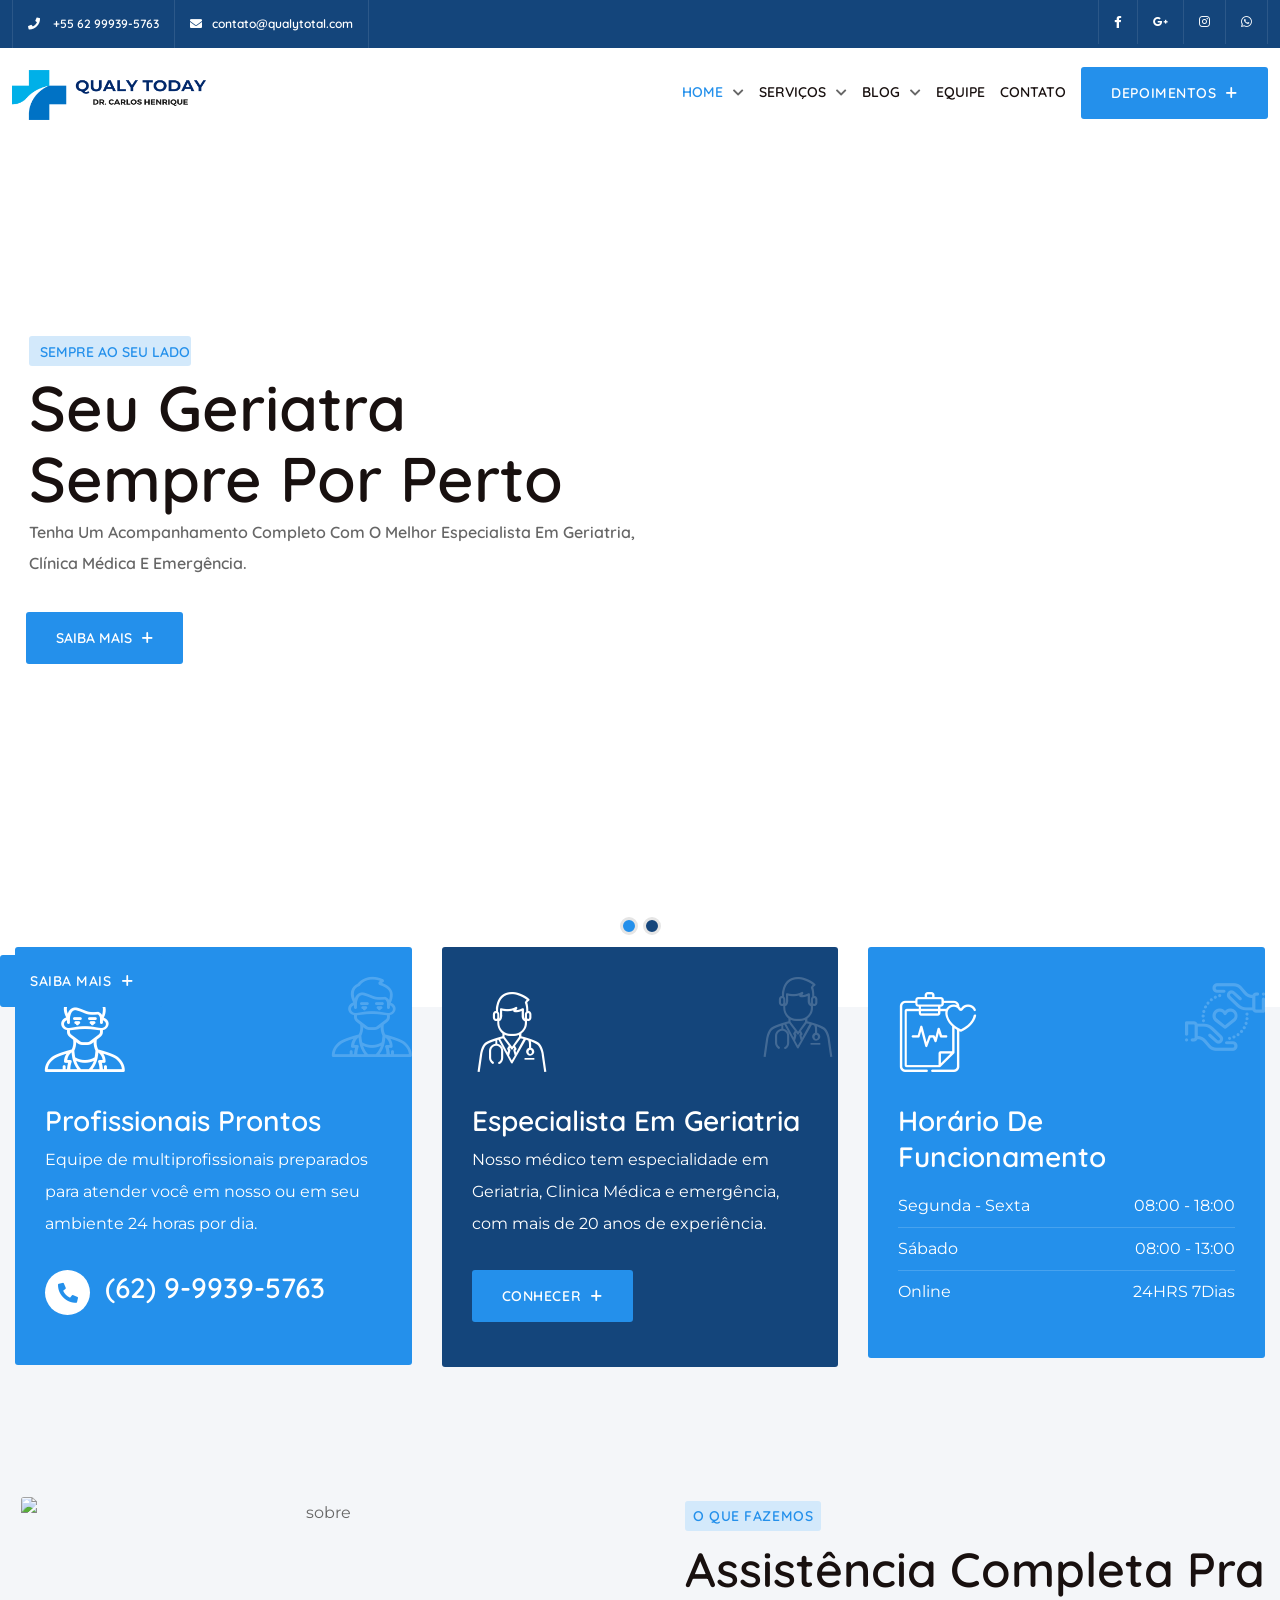
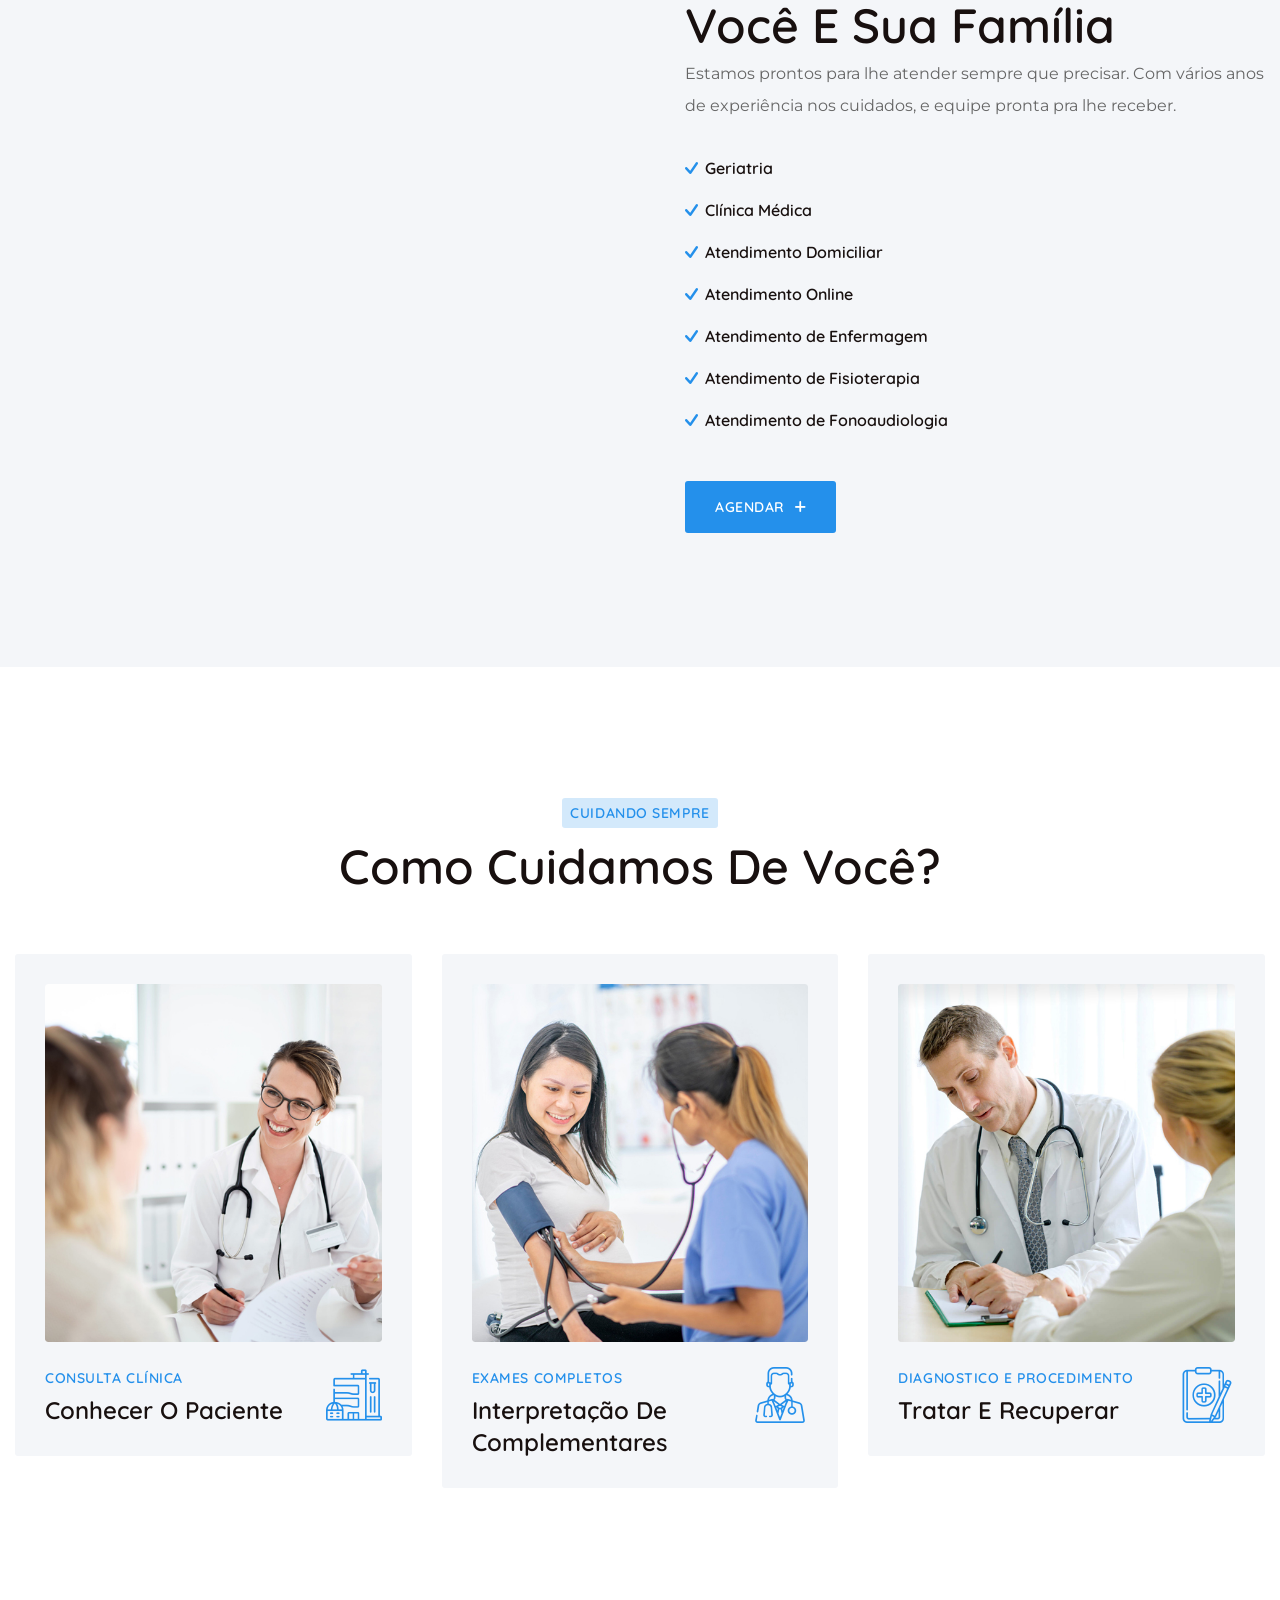
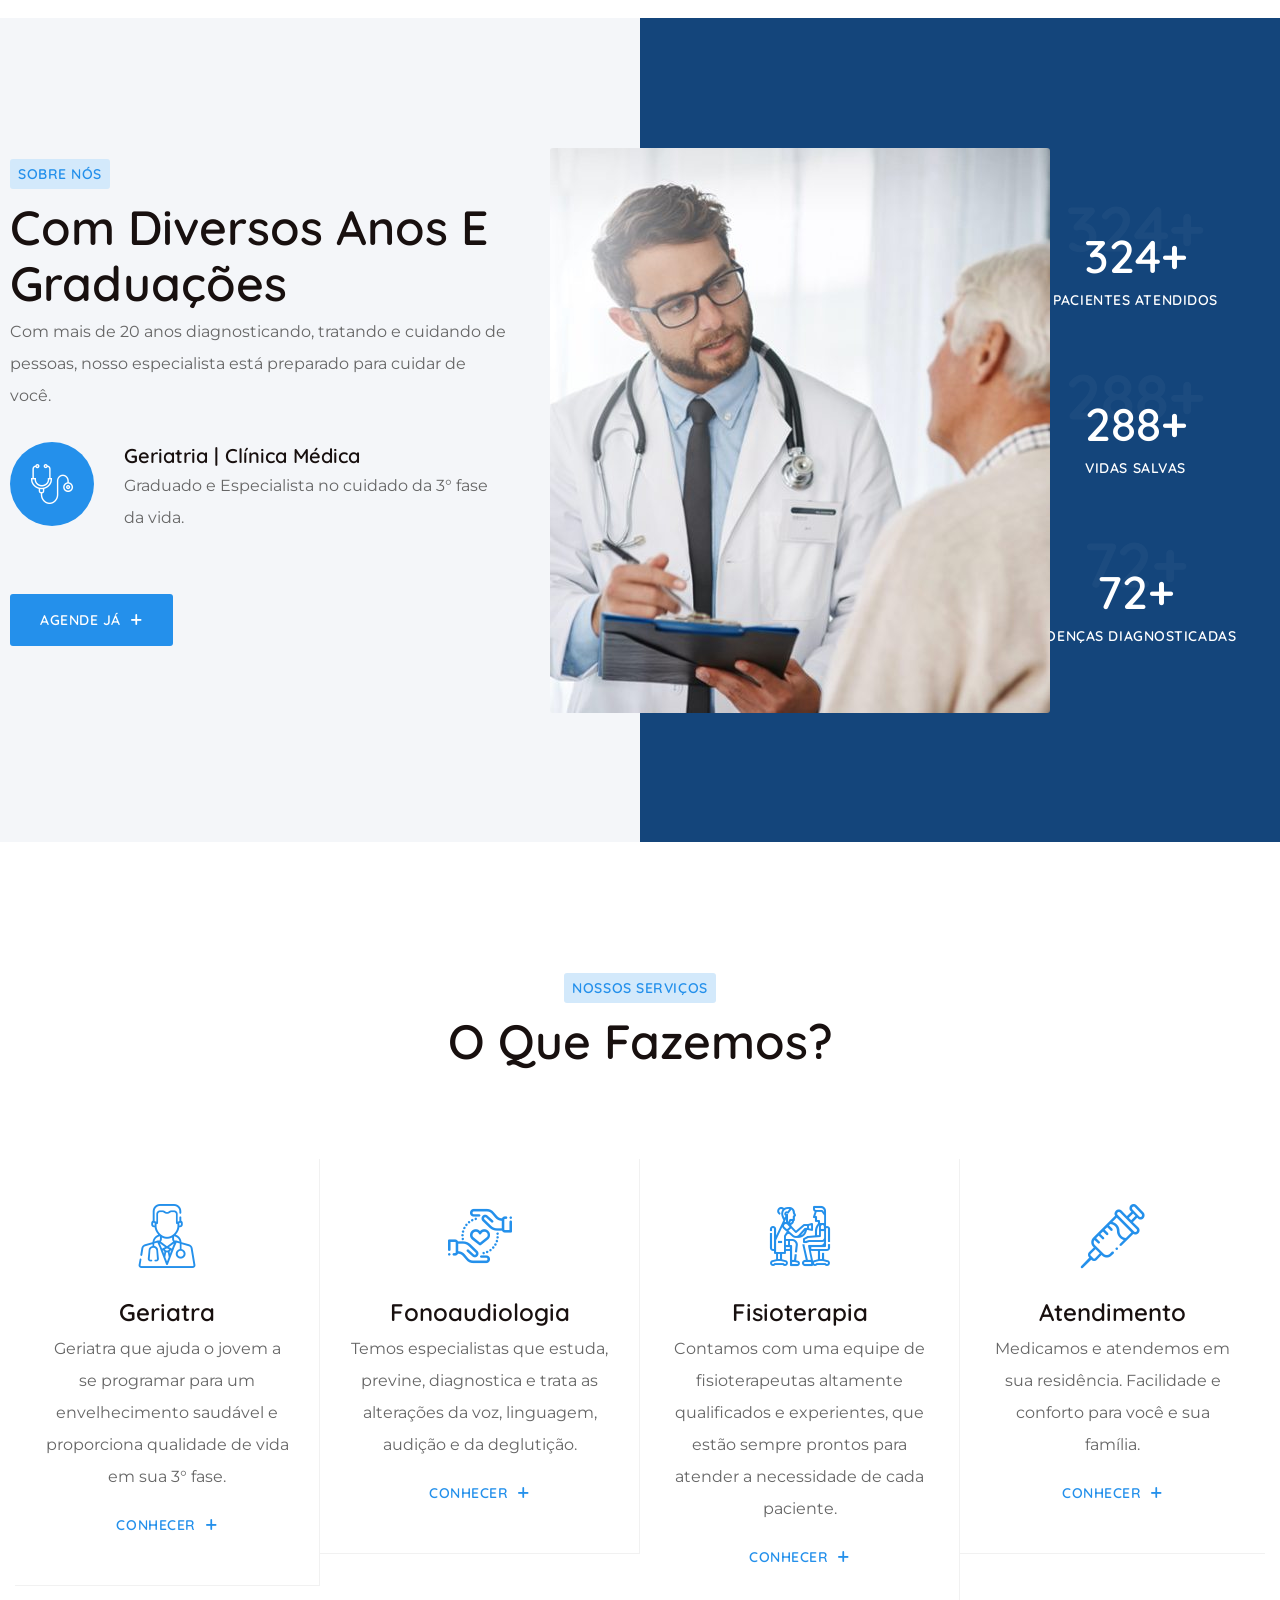
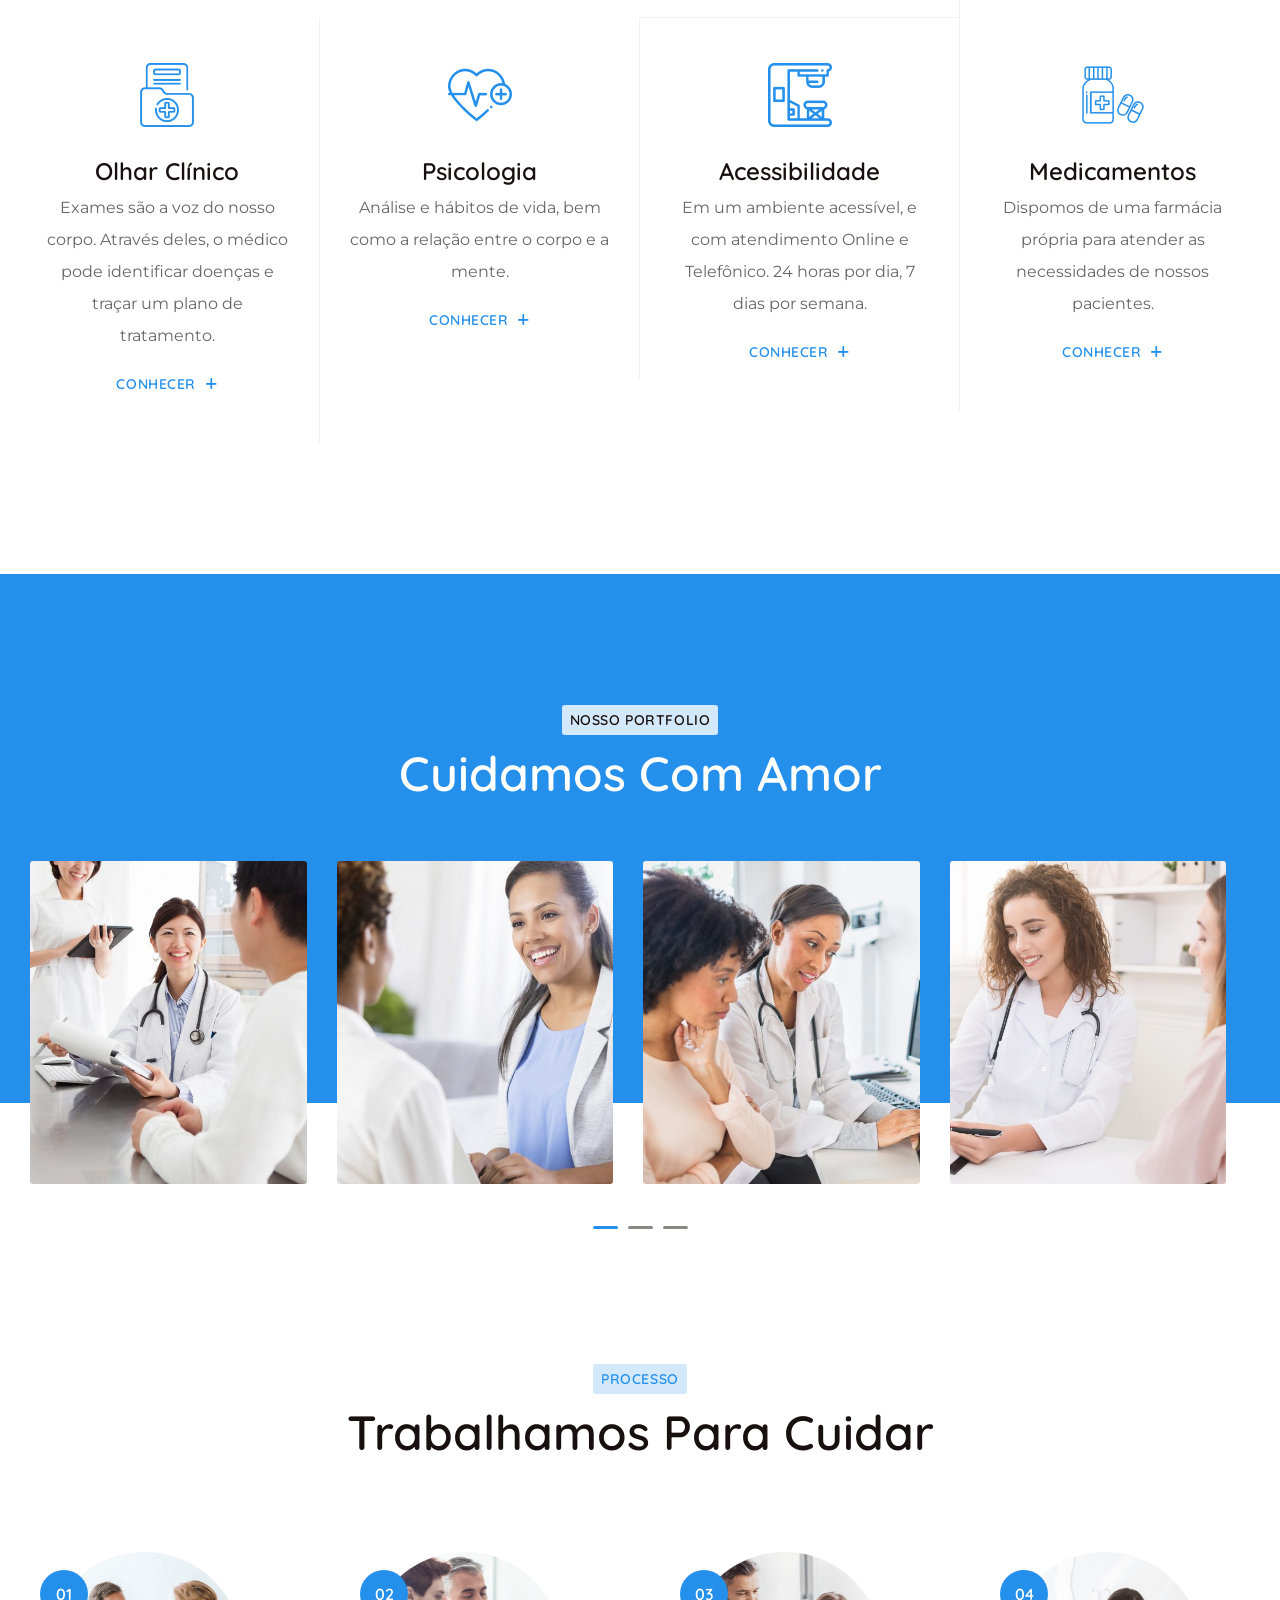
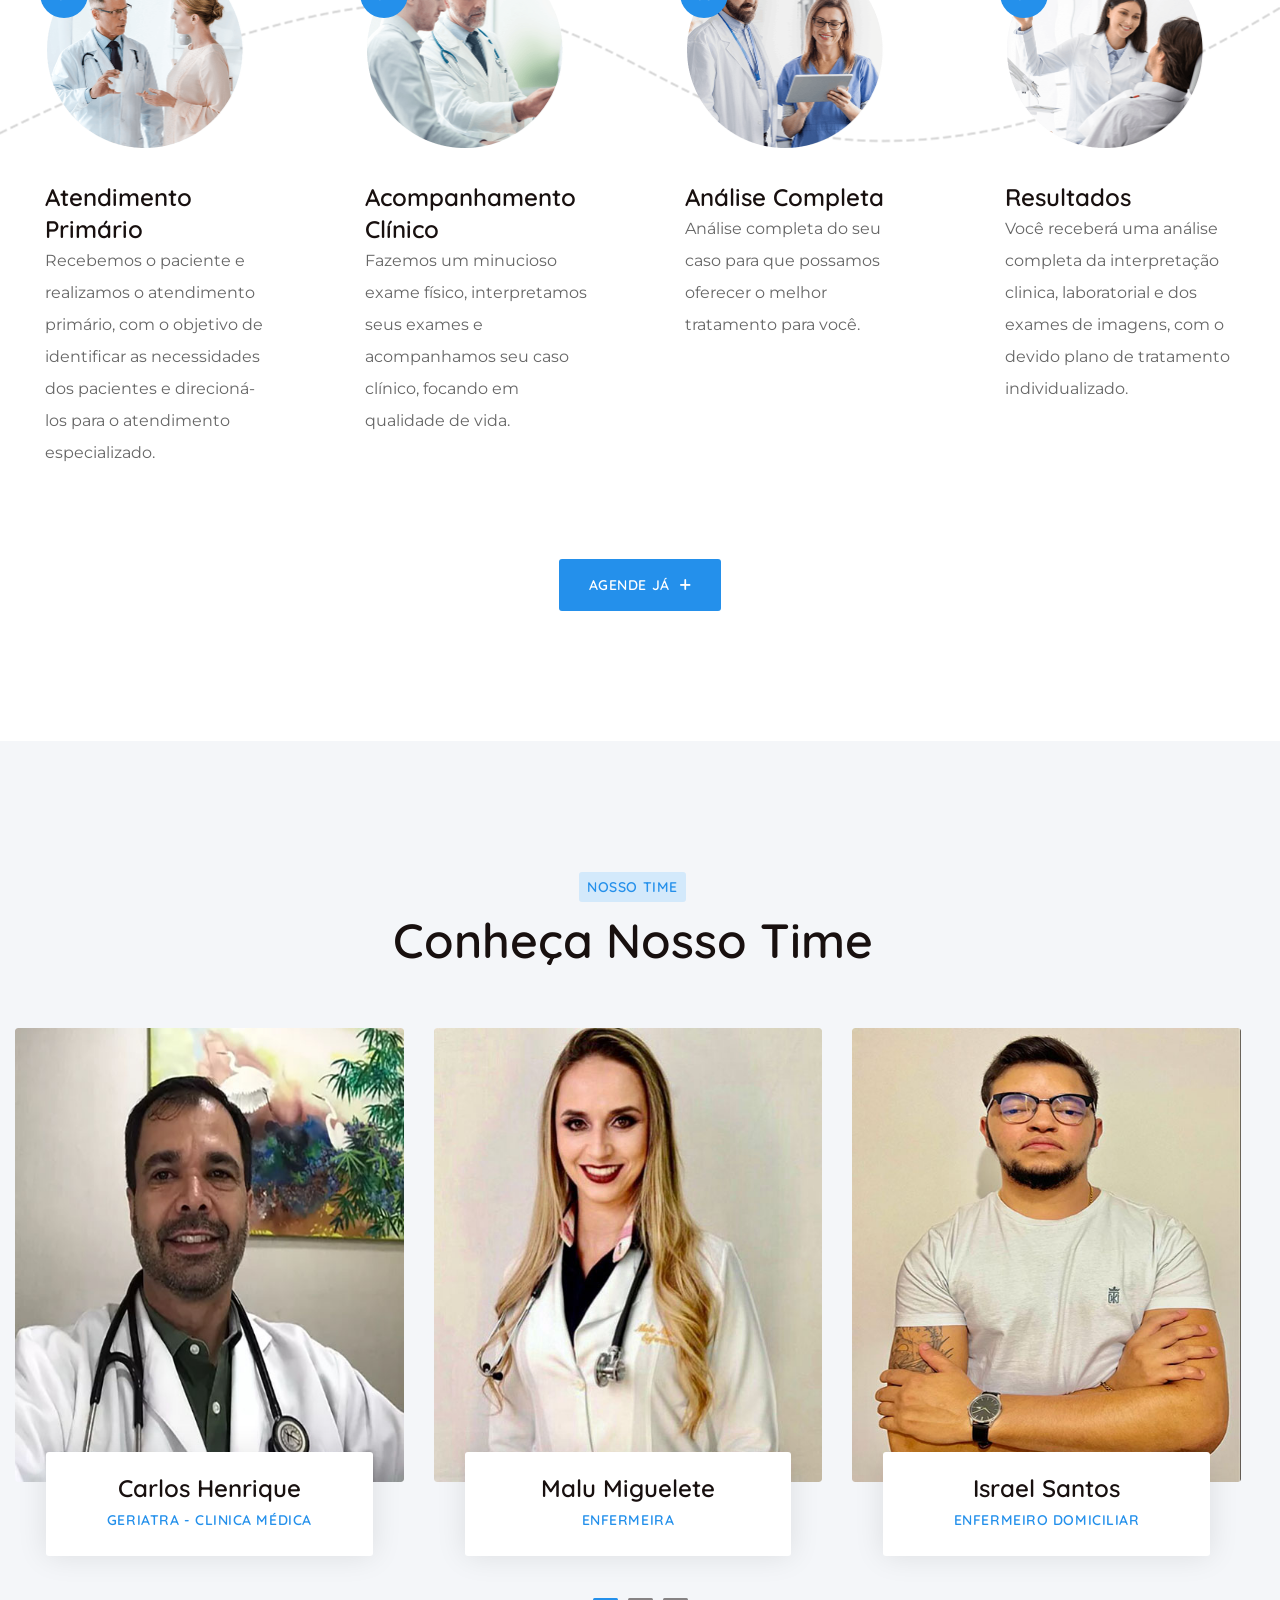
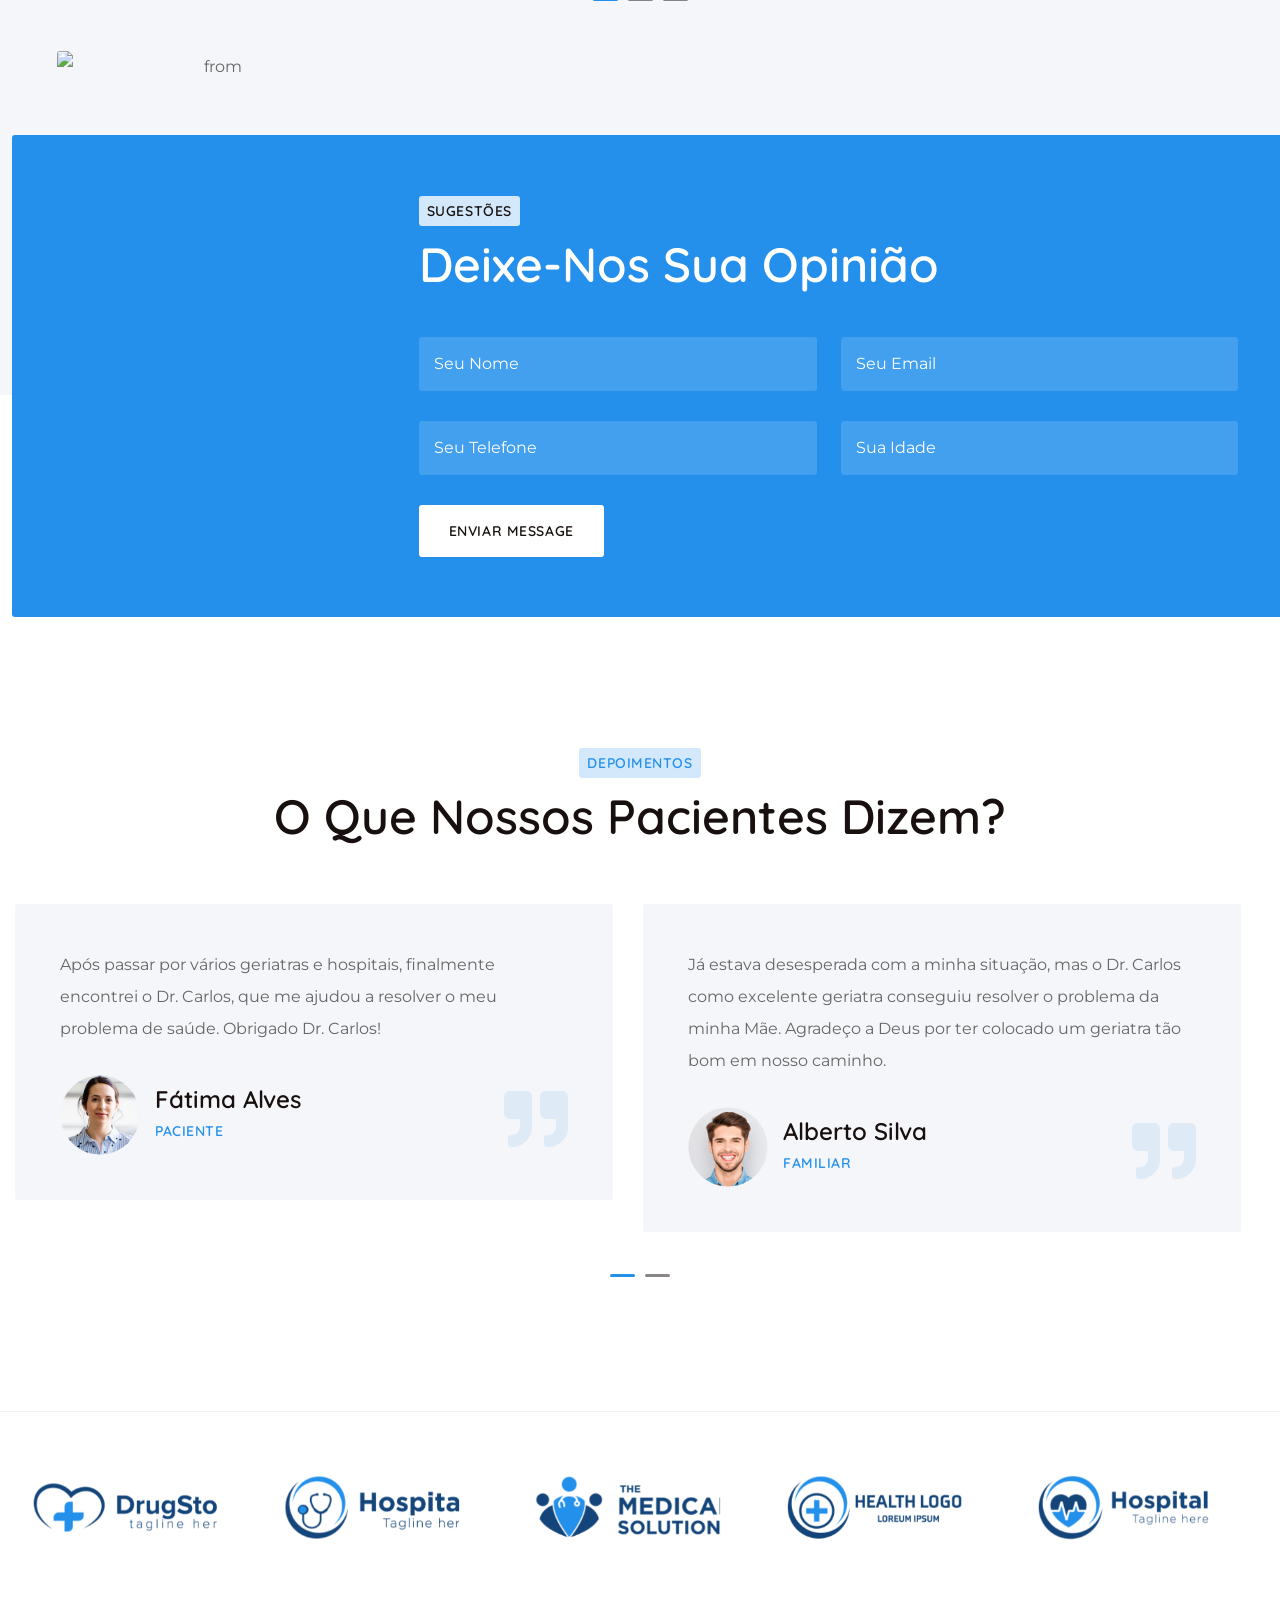
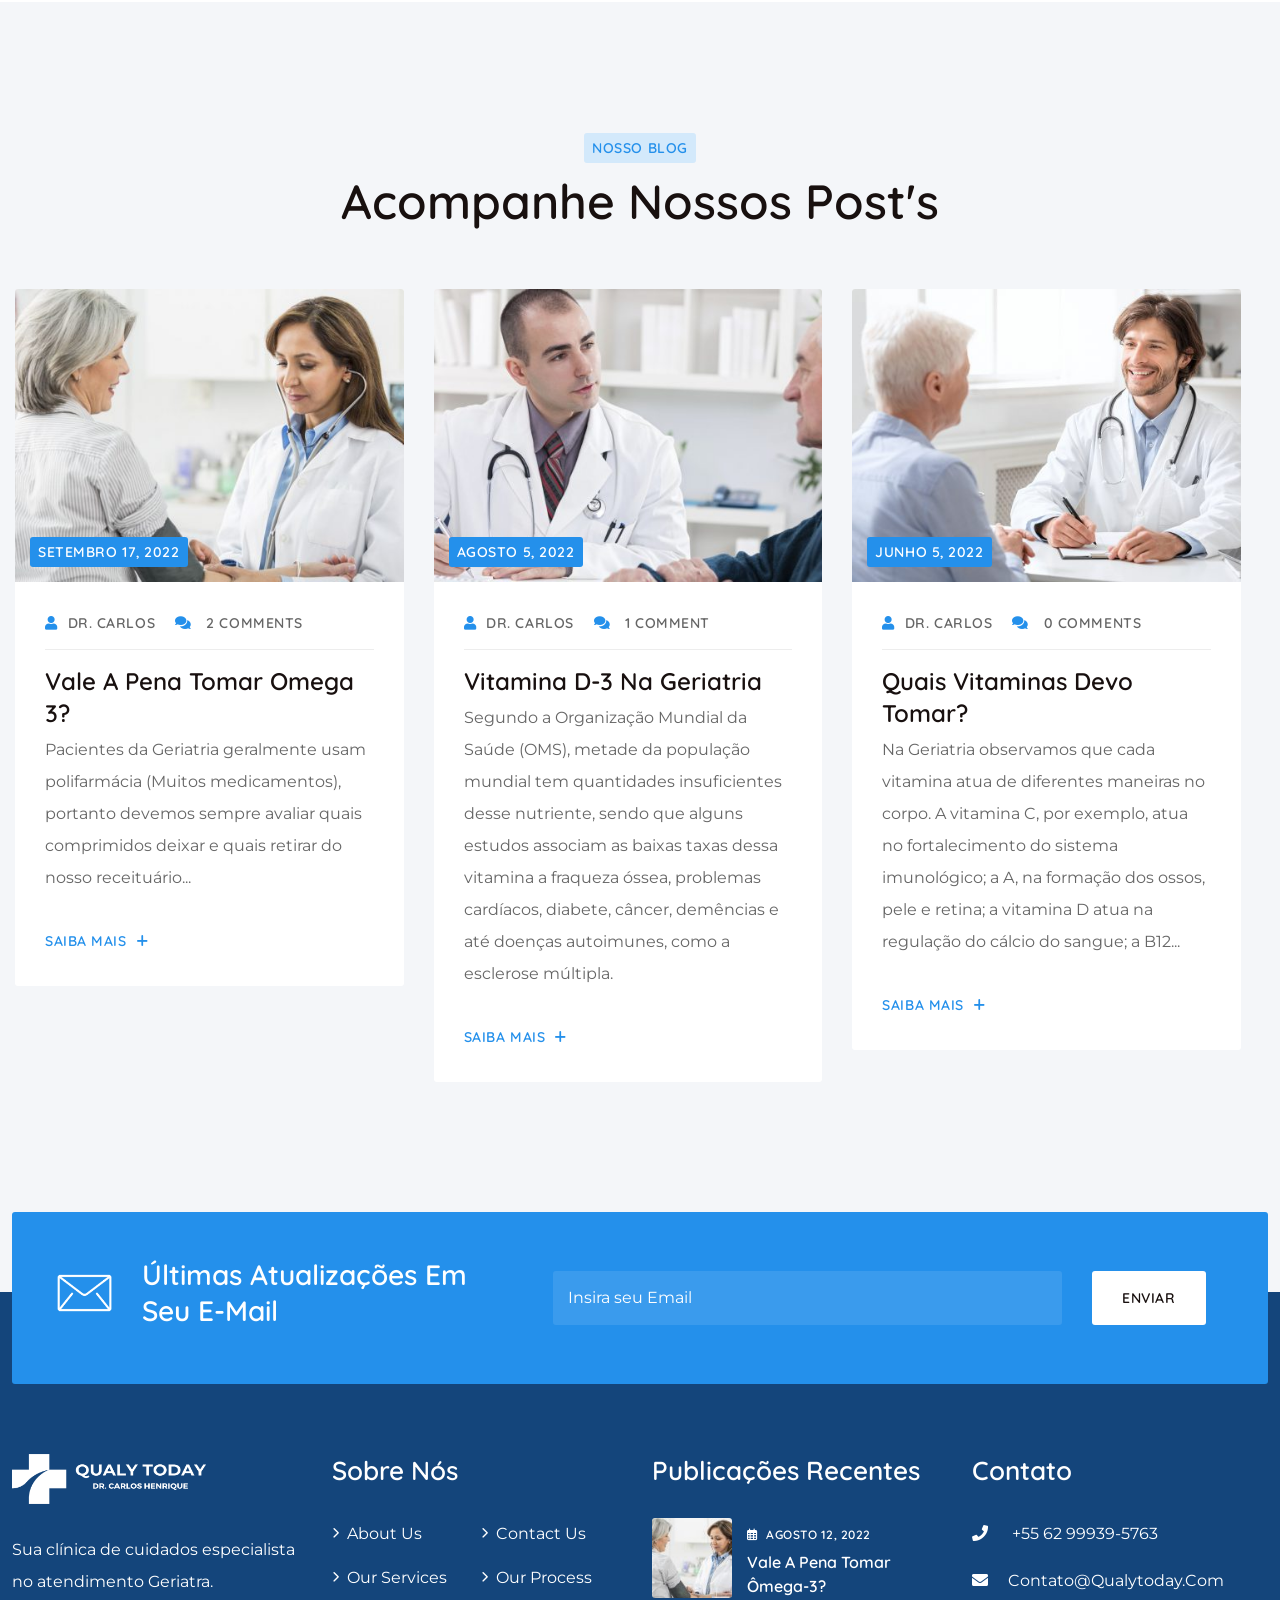
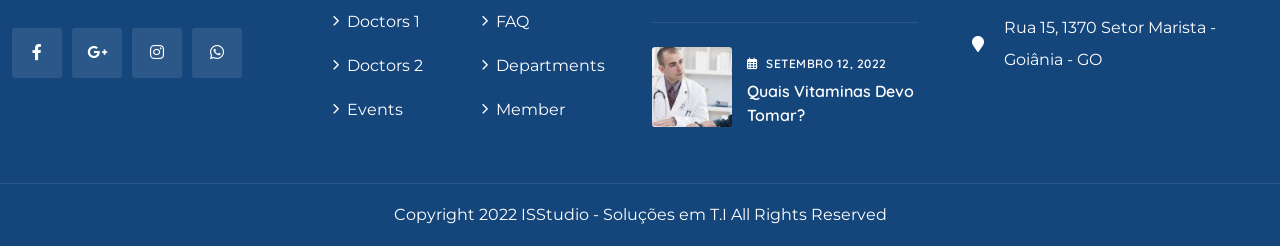
==== commit 3490d42c: "seo fix" ====
--- a/index.html
+++ b/index.html
@@ -740,9 +740,7 @@
 	</svg> <!-- loading -->
 	<div id="pt-loading">
 		<div id="pt-loading-center">
-
 			<img title="image" src="wp-content/uploads/2022/04/new_logo.png" alt="loading">
-
 		</div>
 	</div>
 
@@ -752,7 +750,6 @@
 		<header id="pt-header" class="pt-header-default ">
 			<div class="pt-top-header">
 				<div class="container">
-
 					<div class="row flex-row-reverse">
 						<div class="col-md-6 text-right">
 							<div class="pt-header-social text-right">
@@ -787,9 +784,6 @@
 								</ul>
 							</div>
 						</div>
-
-
-
 					</div>
 				</div>
 			</div>
@@ -924,8 +918,9 @@
 								<div class="container">
 
 
-									<a title="anchor" article id="post-6686"
+									<a title="anchor" id="post-6686"
 										class="post-6686 page type-page status-publish hentry">
+
 
 										<div class="entry-content">
 											<div data-elementor-type="wp-page" data-elementor-id="6686"
@@ -1034,9 +1029,7 @@
 																												Ao seu
 																												lado
 																											</rs-layer>
-																											<!--
-
-							-->
+
 																											<h1>
 																												<rs-layer
 																													id="slider-24-slide-84-layer-2"
@@ -1076,9 +1069,11 @@
 																												data-frame_999="o:0;st:w;sR:7400;"
 																												style="z-index:8;background-color:#d3e9fb;">
 																											</rs-layer>
-																											<!--
-
-							--><a title="anchor" id="slider-24-slide-84-layer-6" class="rs-layer pt-button rev-btn" href="#servicos" target="_self"
+																											<a title="anchor"
+																												id="slider-24-slide-84-layer-6"
+																												class="rs-layer pt-button rev-btn"
+																												href="#servicos"
+																												target="_self"
 																												data-type="button"
 																												data-rsp_ch="on"
 																												data-xy="xo:27px,30px,30px,30px;y:m;yo:93px,97px,104px,37px;"
@@ -1090,7 +1085,8 @@
 																												data-frame_1="st:1300;sp:1000;sR:1300;"
 																												data-frame_999="o:0;st:w;sR:6700;"
 																												data-frame_hover="bgc:#14457b;bor:3px,3px,3px,3px;bos:solid;sp:100;bri:120%;"
-																												style="z-index:12;background-color:#2490eb;font-family:'Quicksand';text-transform:uppercase;"><span
+																												style="z-index:12;background-color:#2490eb;font-family:'Quicksand';text-transform:uppercase;">
+																												<span
 																													class="text">Saiba
 																													Mais</span><i
 																													class="ion ion-plus-round"></i>
@@ -6310,7 +6306,8 @@
 												</div>
 											</div>
 										</div><!-- .entry-content -->
-										</article><!-- #post-6686 -->
+
+									</a>
 
 								</div><!-- .container -->
 
@@ -6318,8 +6315,8 @@
 
 						</div><!-- #primary -->
 
+
 					</div>
-
 				</div><!-- #content -->
 				<!-- Footer start -->
 				<footer id="pt-footer">
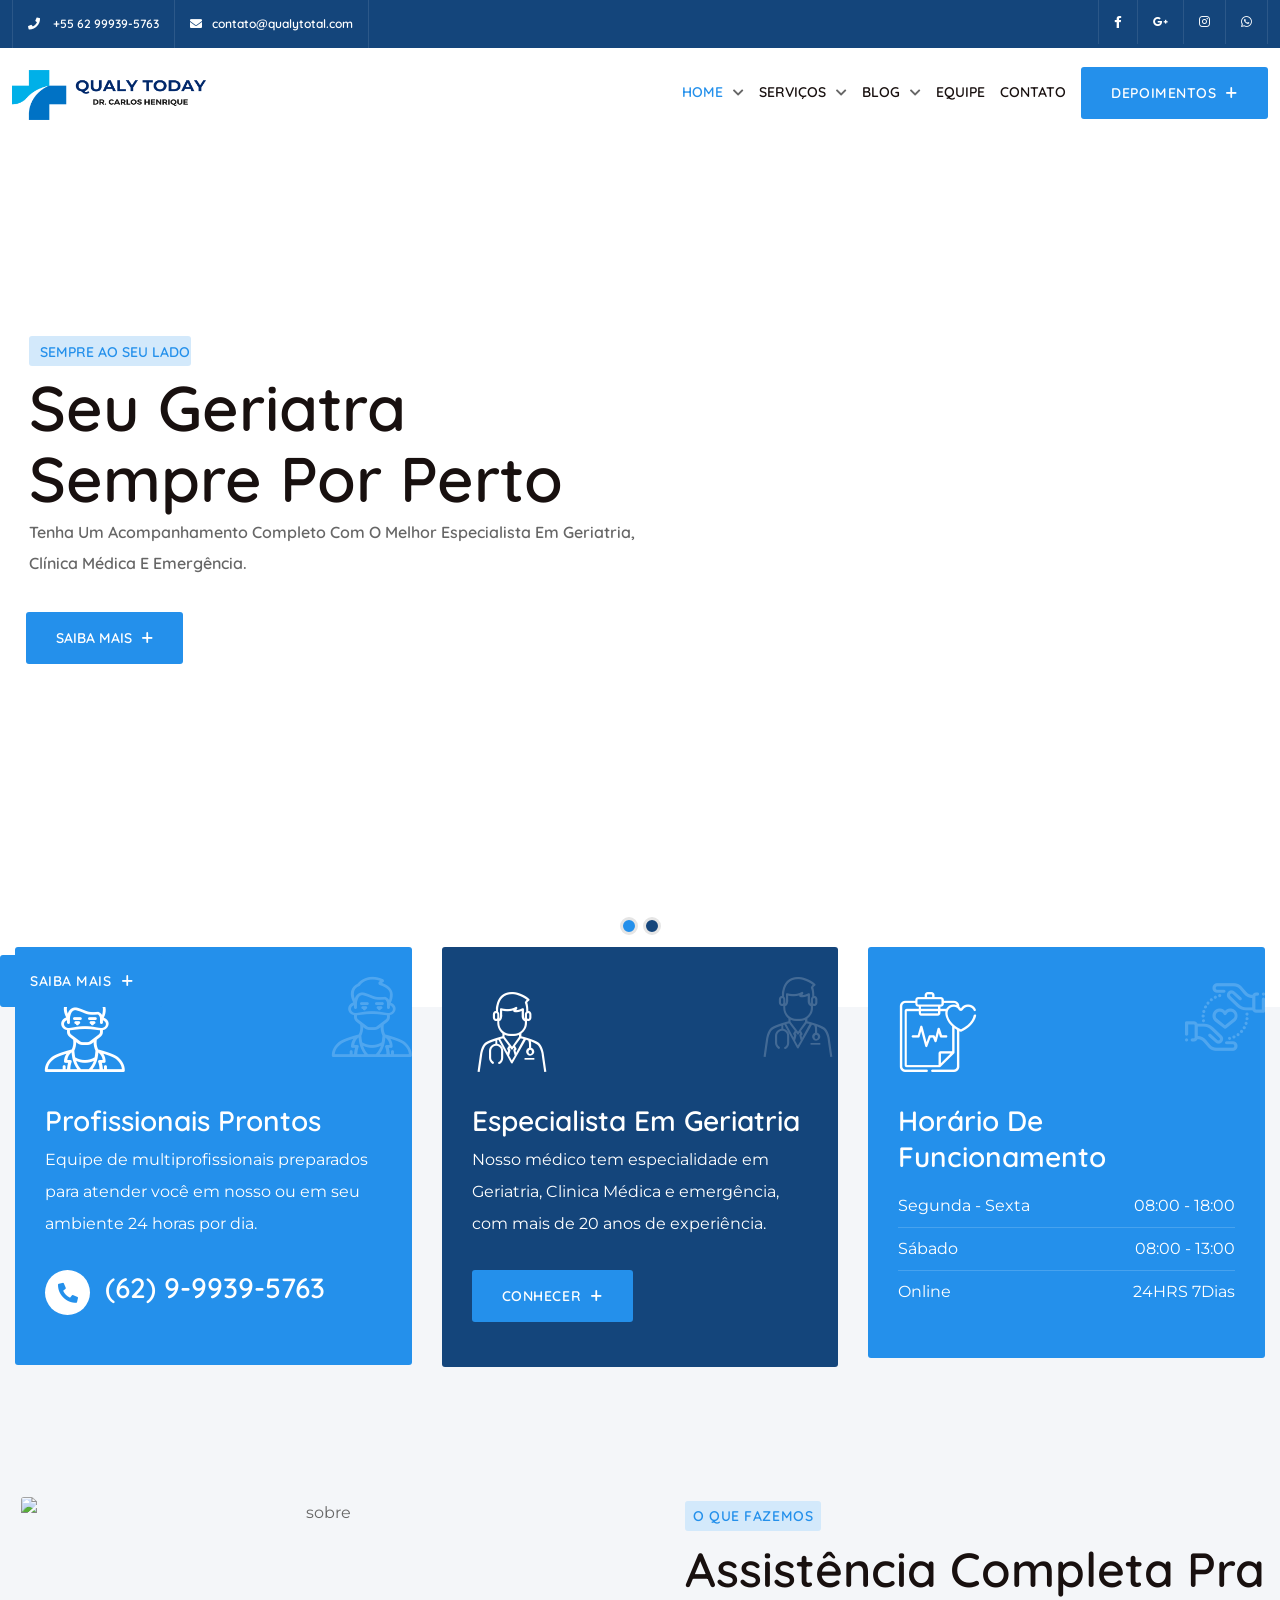
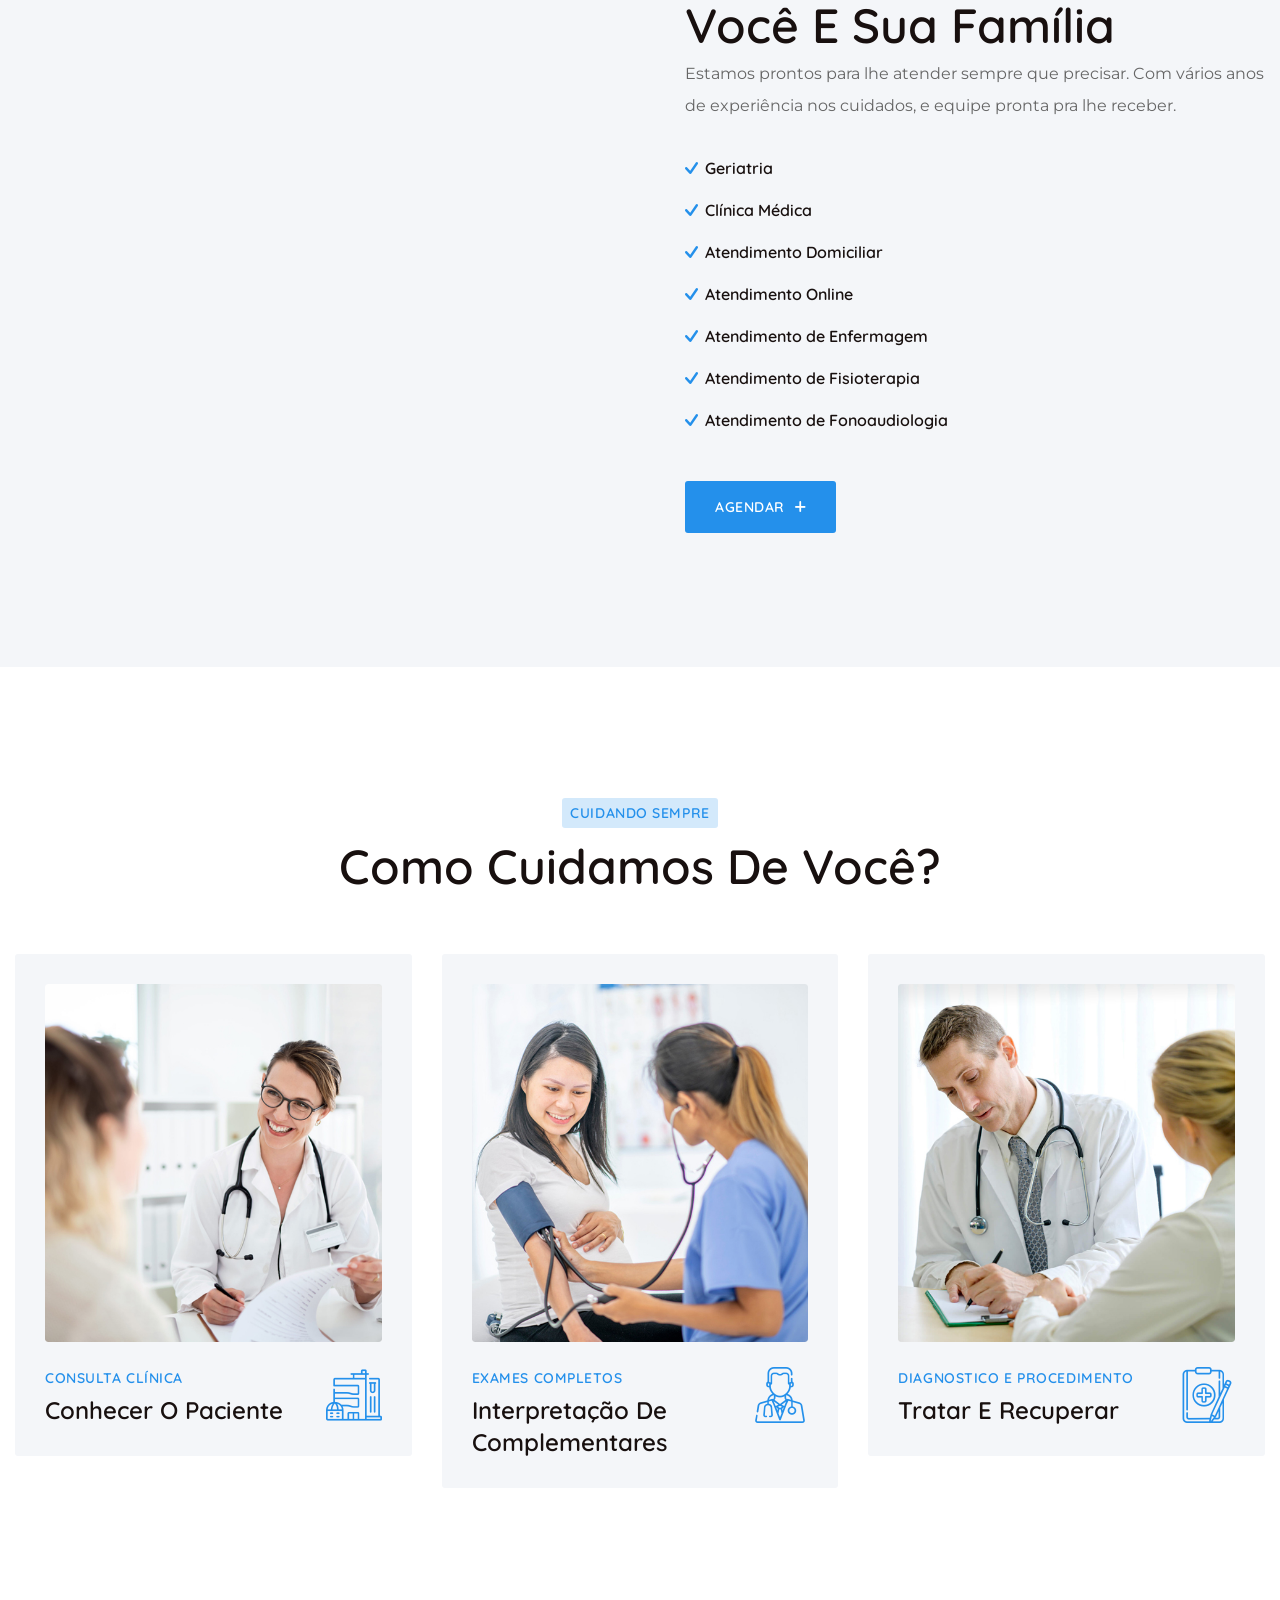
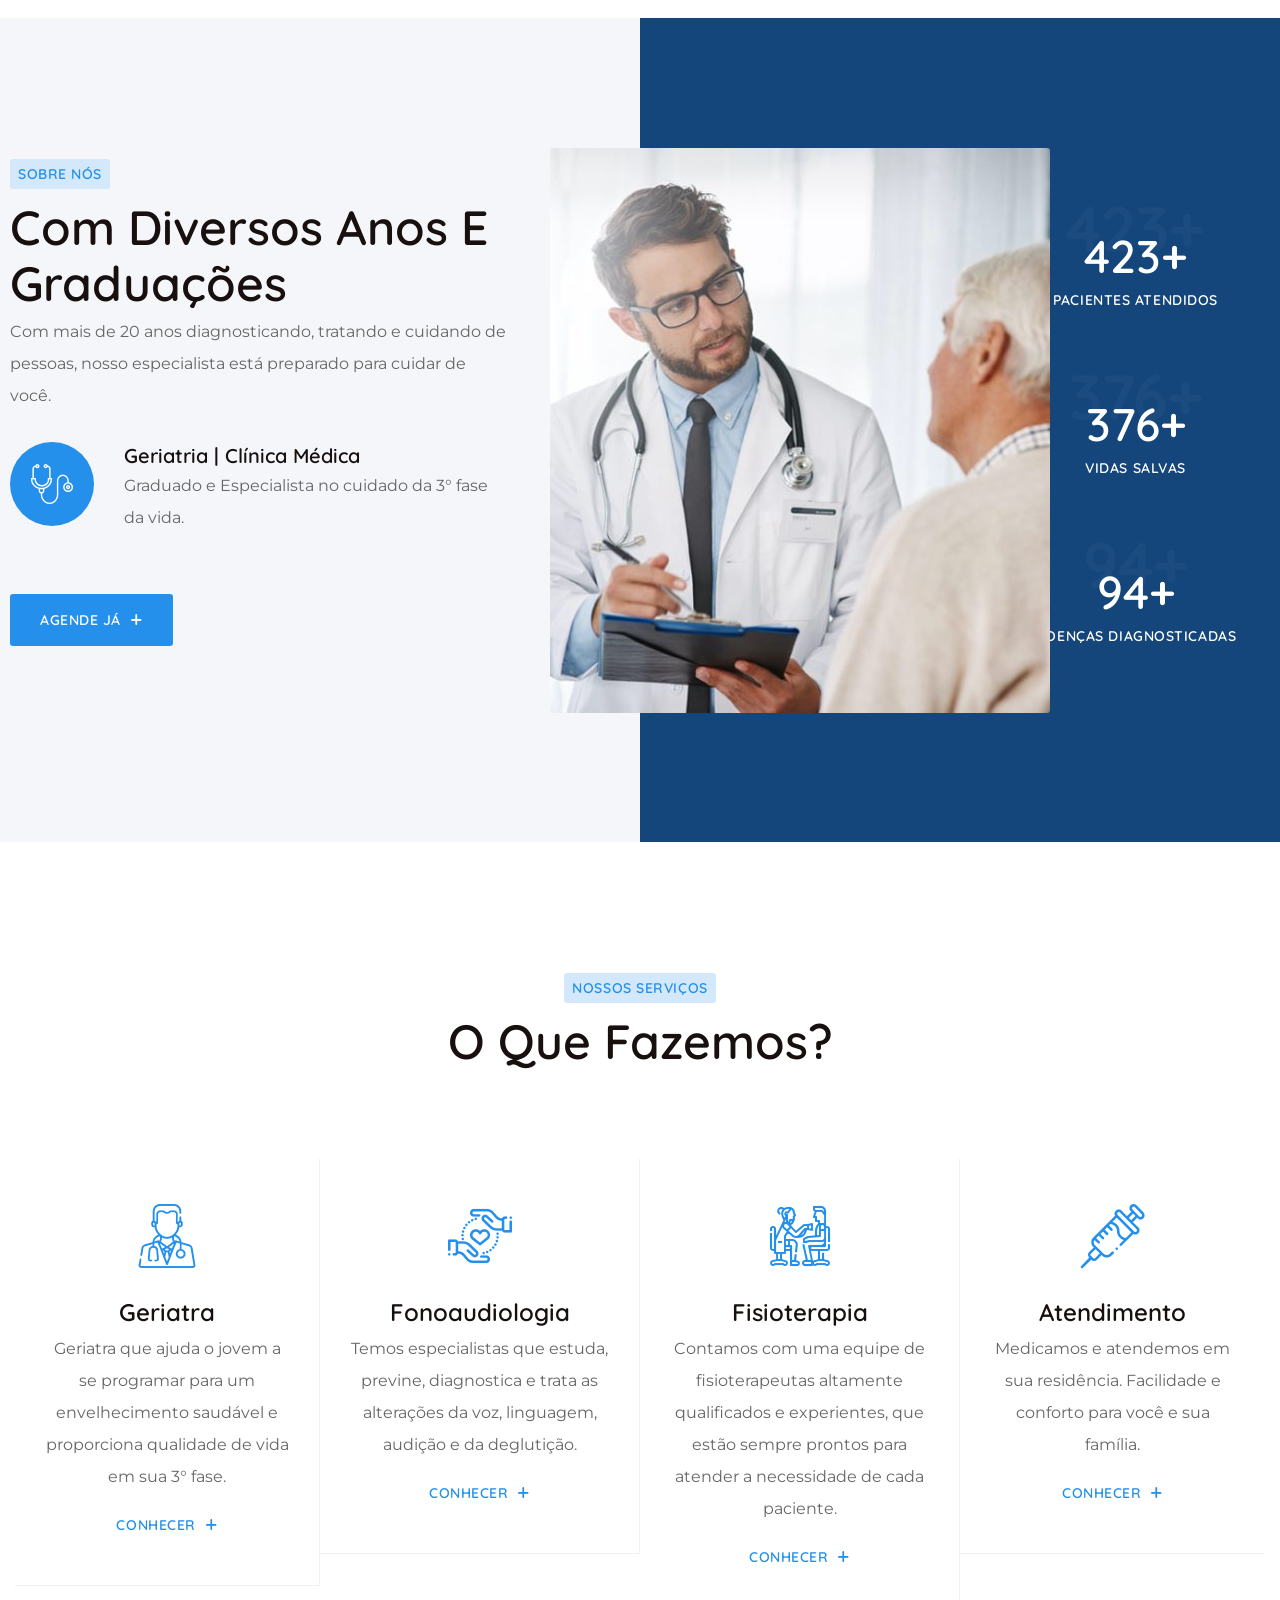
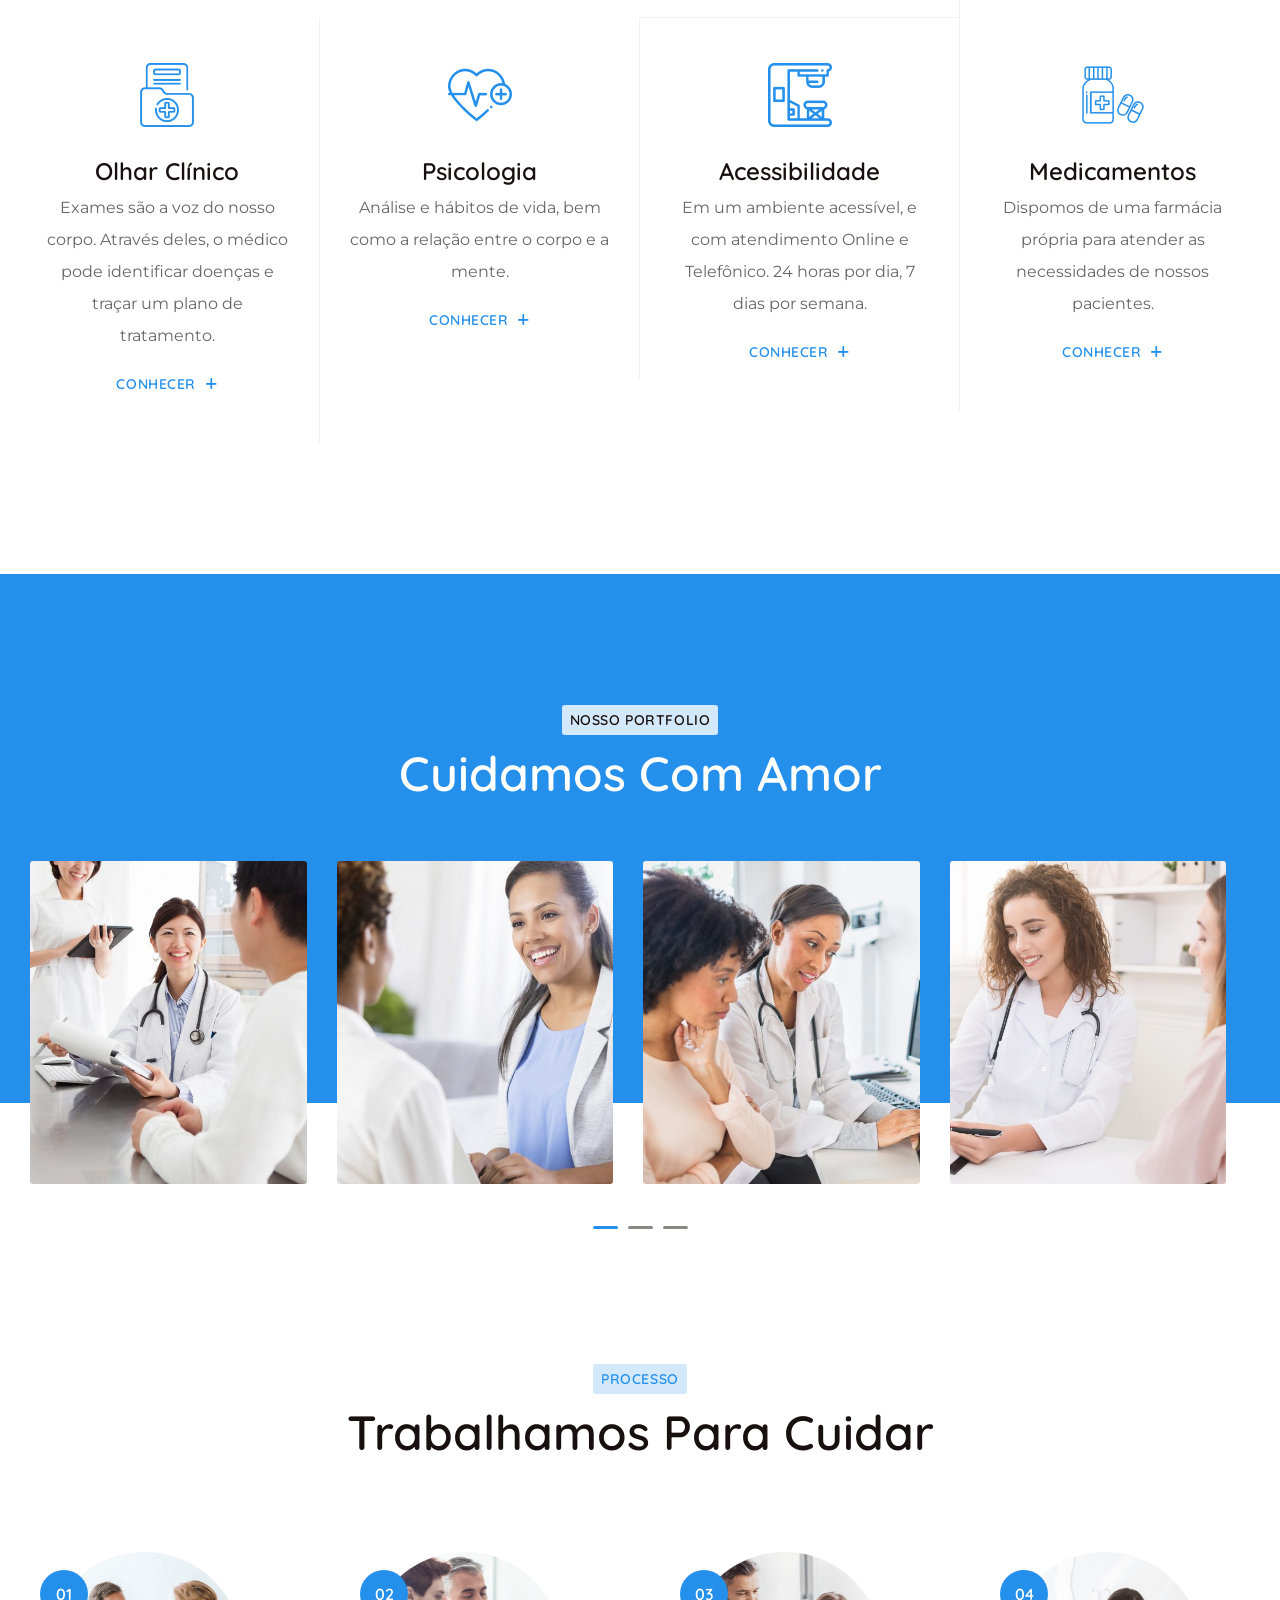
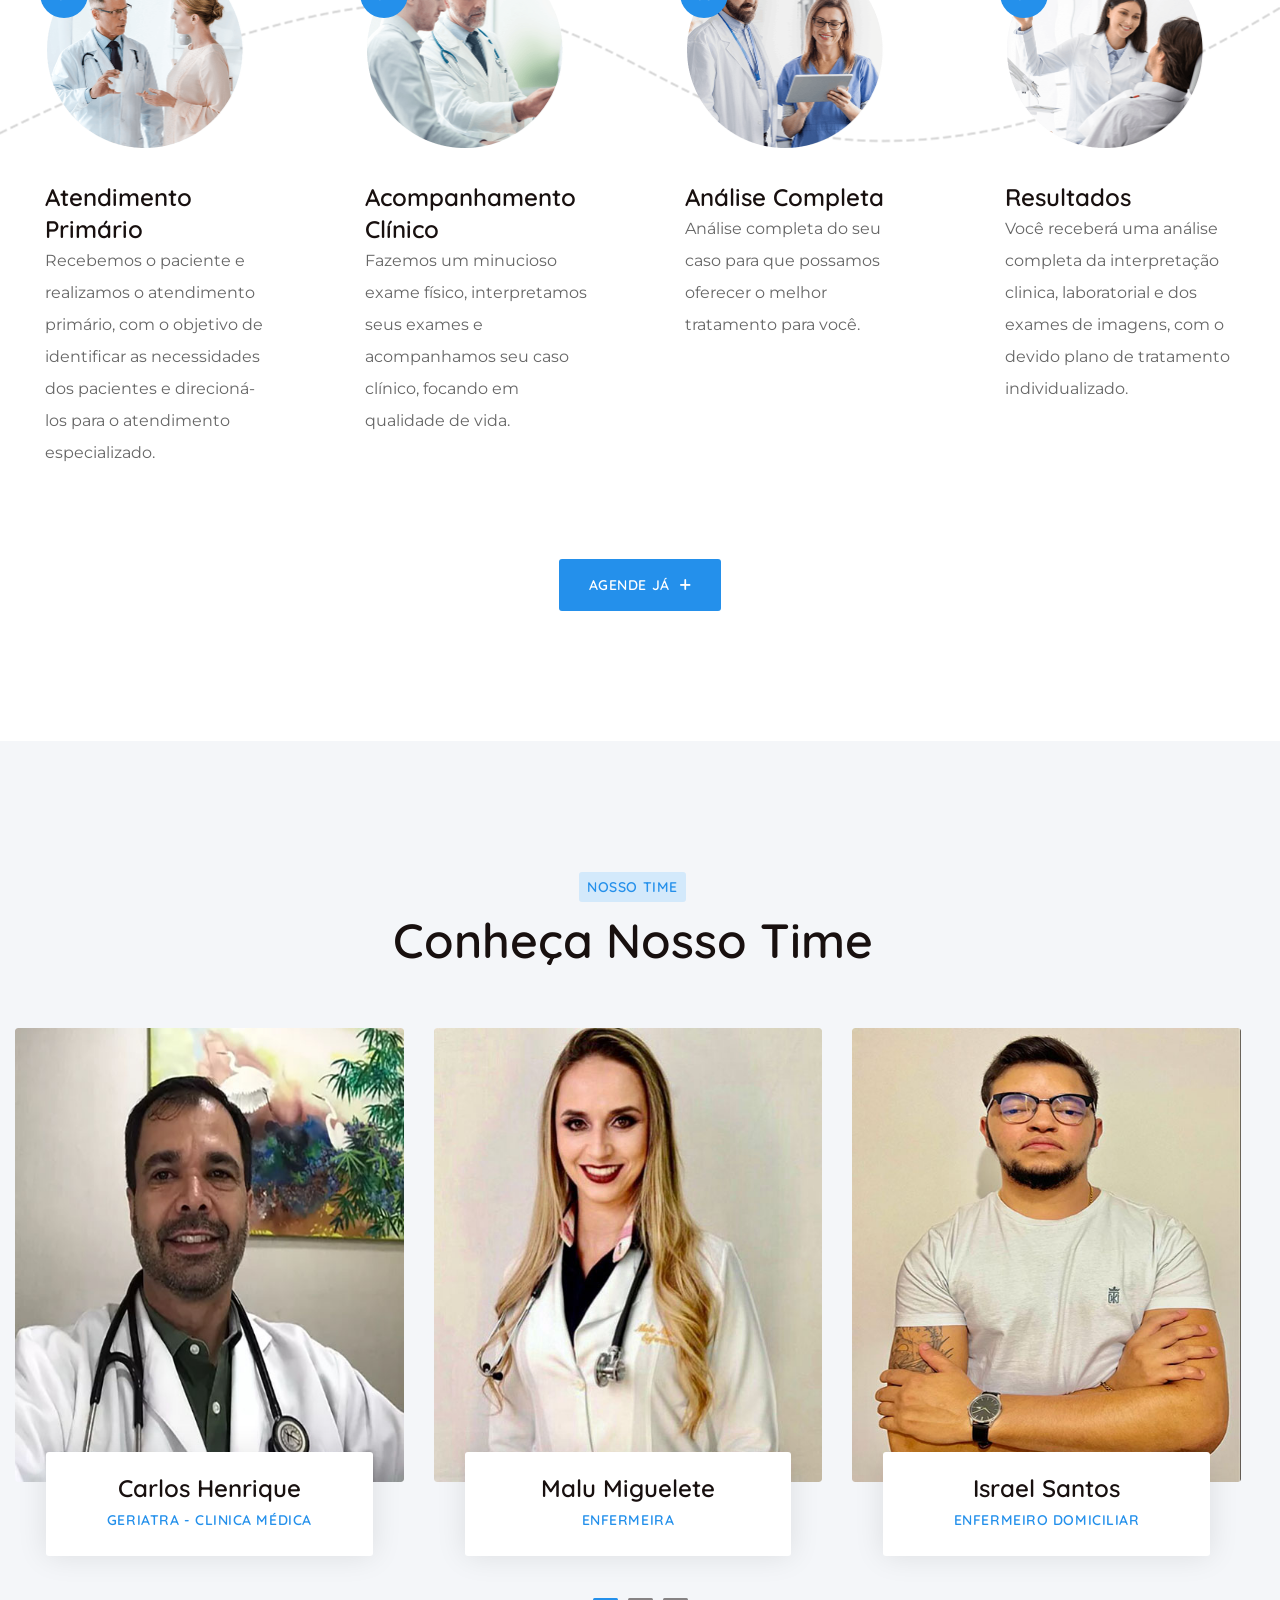
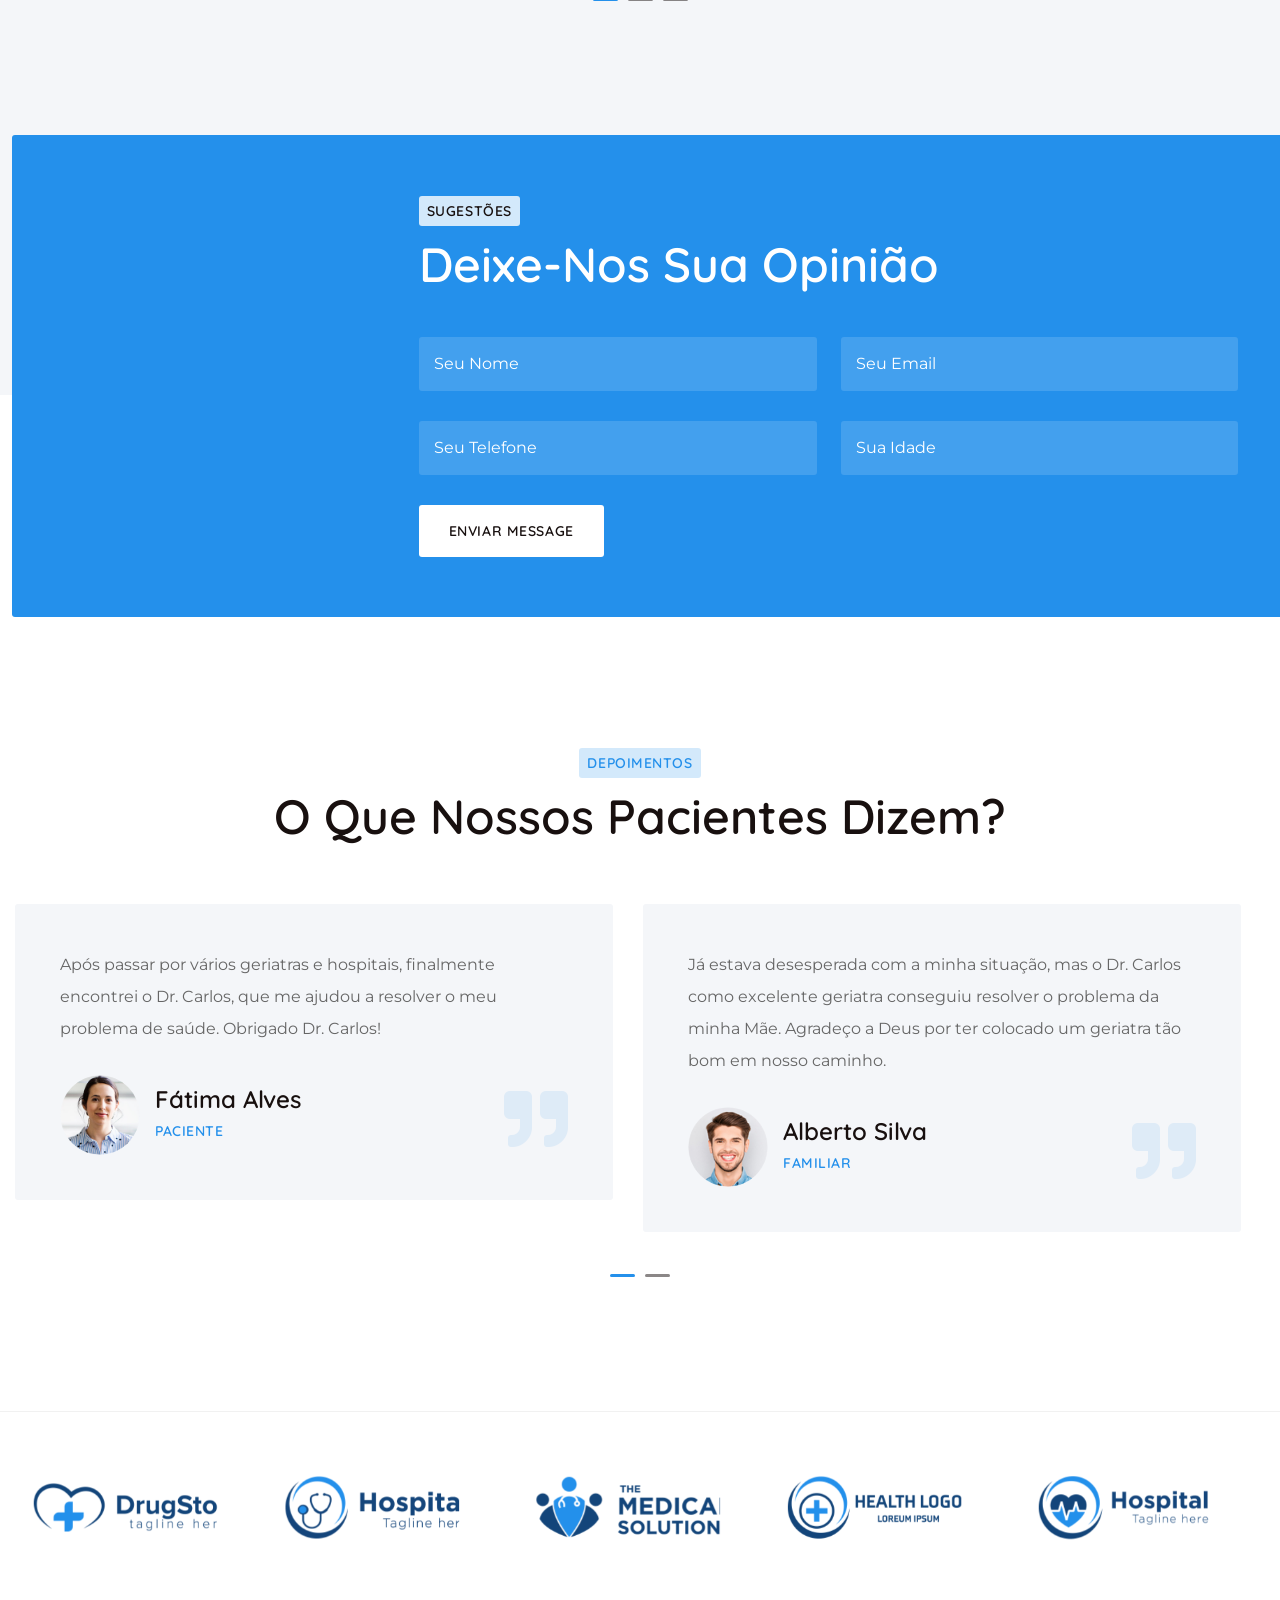
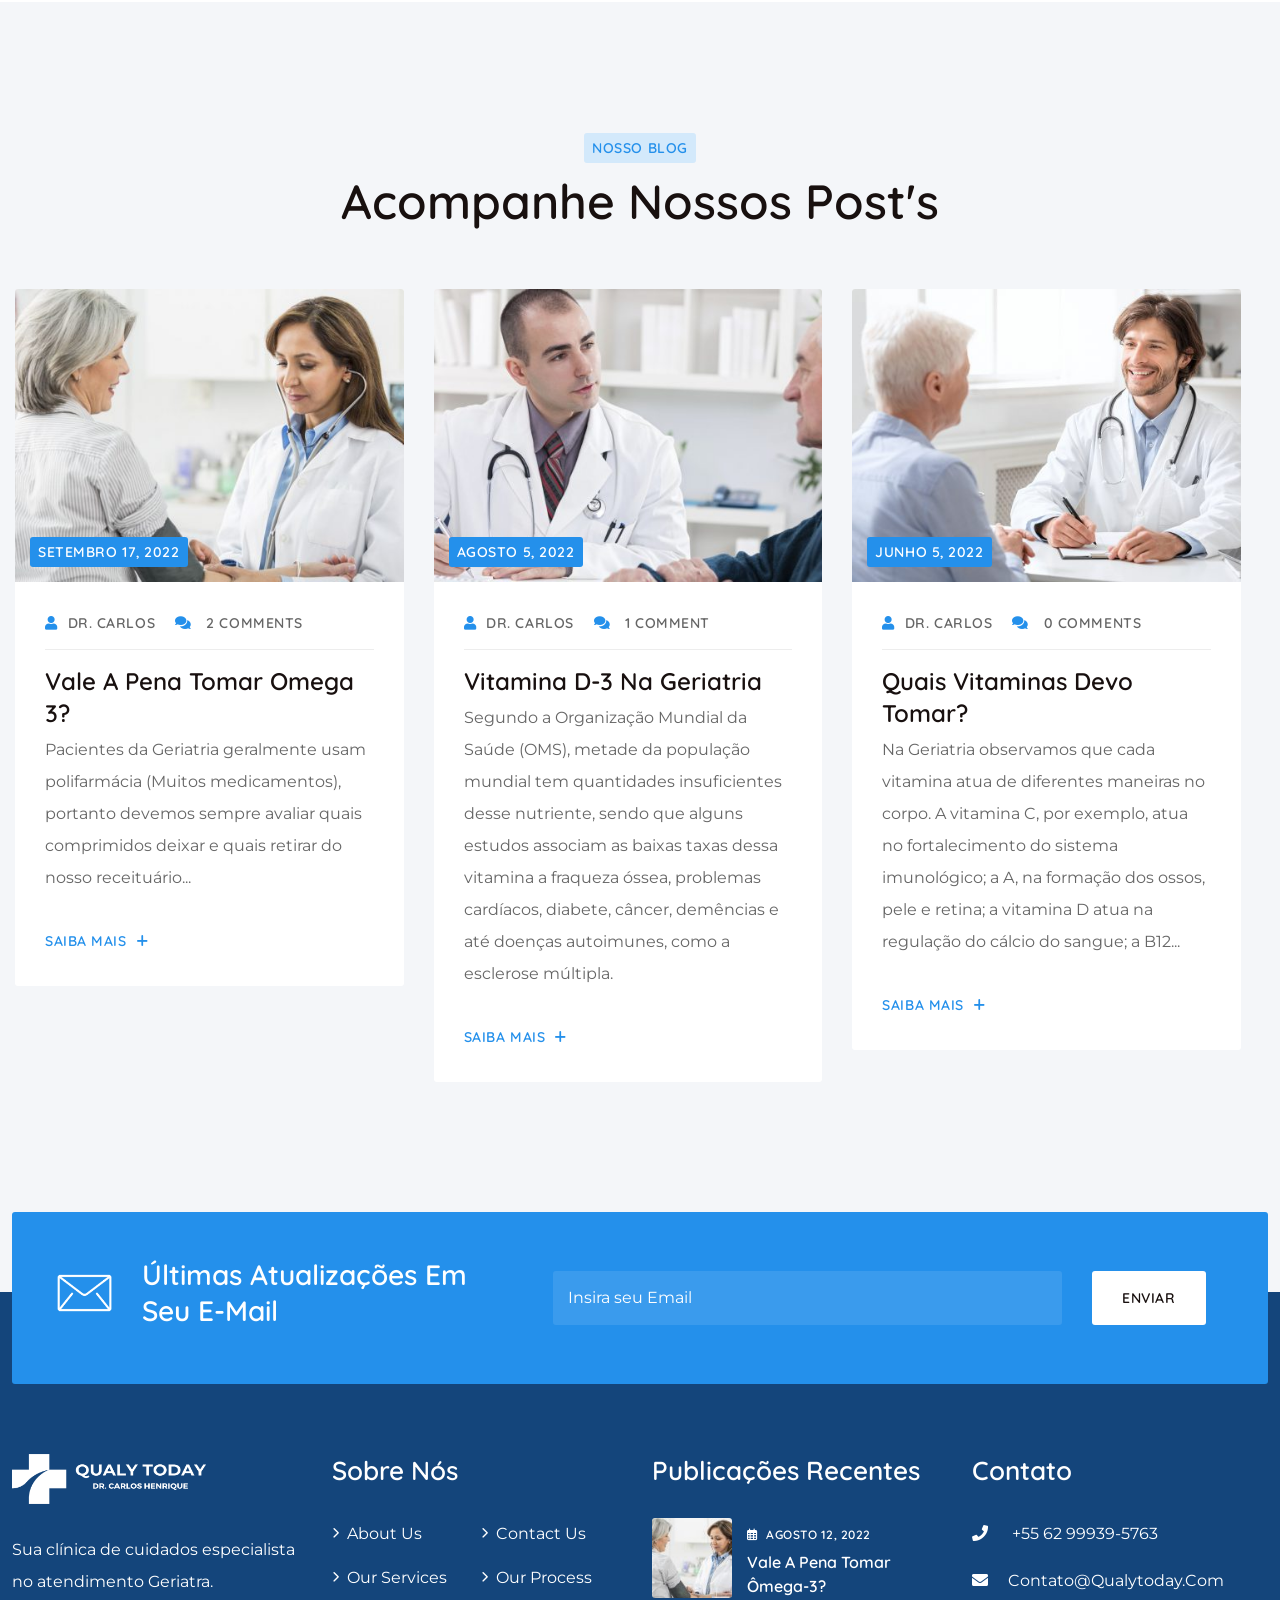
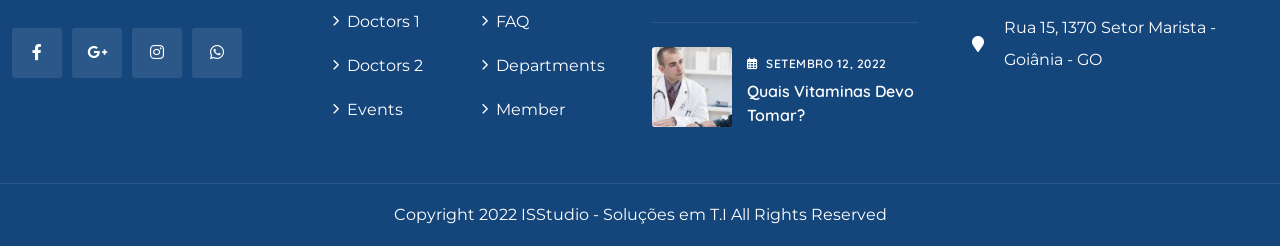
==== commit cbe8bbfd: "seo fix" ====
--- a/index.html
+++ b/index.html
@@ -1094,6 +1094,7 @@
 																											<!--
 -->
 																										</rs-slide>
+
 																										<rs-slide
 																											style="position: absolute;"
 																											data-key="rs-85"
@@ -1202,7 +1203,12 @@
 																											</rs-layer>
 																											<!--
 
-							--><a title="anchor" id="slider-24-slide-85-layer-6" class="rs-layer pt-button rev-btn" href="#servicos" target="_self"
+							-->
+																											<a title="anchor"
+																												id="slider-24-slide-85-layer-6"
+																												class="rs-layer pt-button rev-btn"
+																												href="#servicos"
+																												target="_self"
 																												data-type="button"
 																												data-rsp_ch="on"
 																												data-xy="xo:27px,30px,30px,30px;y:m;yo:93px,97px,104px,37px;"
@@ -1222,6 +1228,7 @@
 																											<!--
 -->
 																										</rs-slide>
+
 																										<rs-slide
 																											style="position: absolute;"
 																											data-key="rs-86"
@@ -1324,7 +1331,12 @@
 																											</rs-layer>
 																											<!--
 
-							--><a title="anchor" id="slider-24-slide-86-layer-6" class="rs-layer pt-button rev-btn" href="#servicos" target="_self"
+							-->
+																											<a title="anchor"
+																												id="slider-24-slide-86-layer-6"
+																												class="rs-layer pt-button rev-btn"
+																												href="#servicos"
+																												target="_self"
 																												data-type="button"
 																												data-rsp_ch="on"
 																												data-xy="xo:27px,30px,30px,30px;y:m;yo:93px,97px,104px,37px;"
@@ -1344,6 +1356,7 @@
 																											<!--
 -->
 																										</rs-slide>
+
 																									</rs-slides>
 																									<rs-static-layers>
 																										<!--
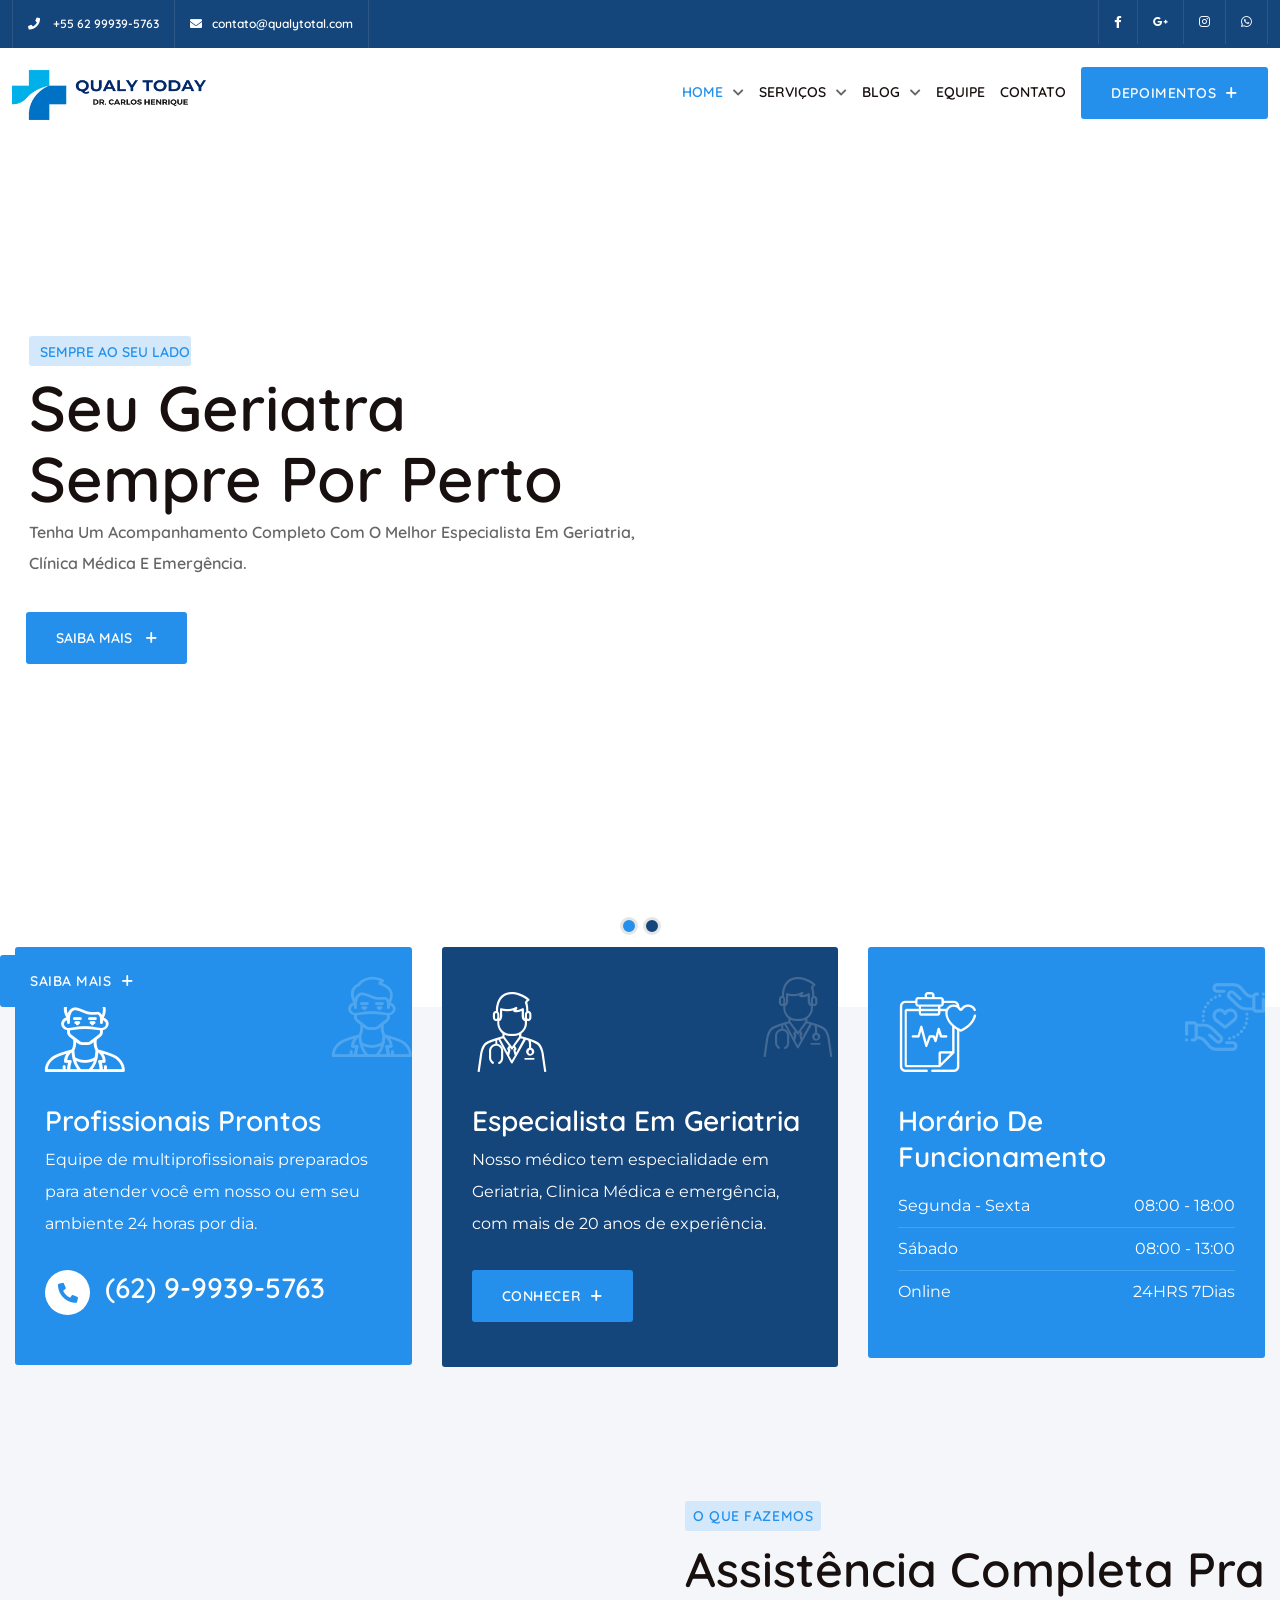
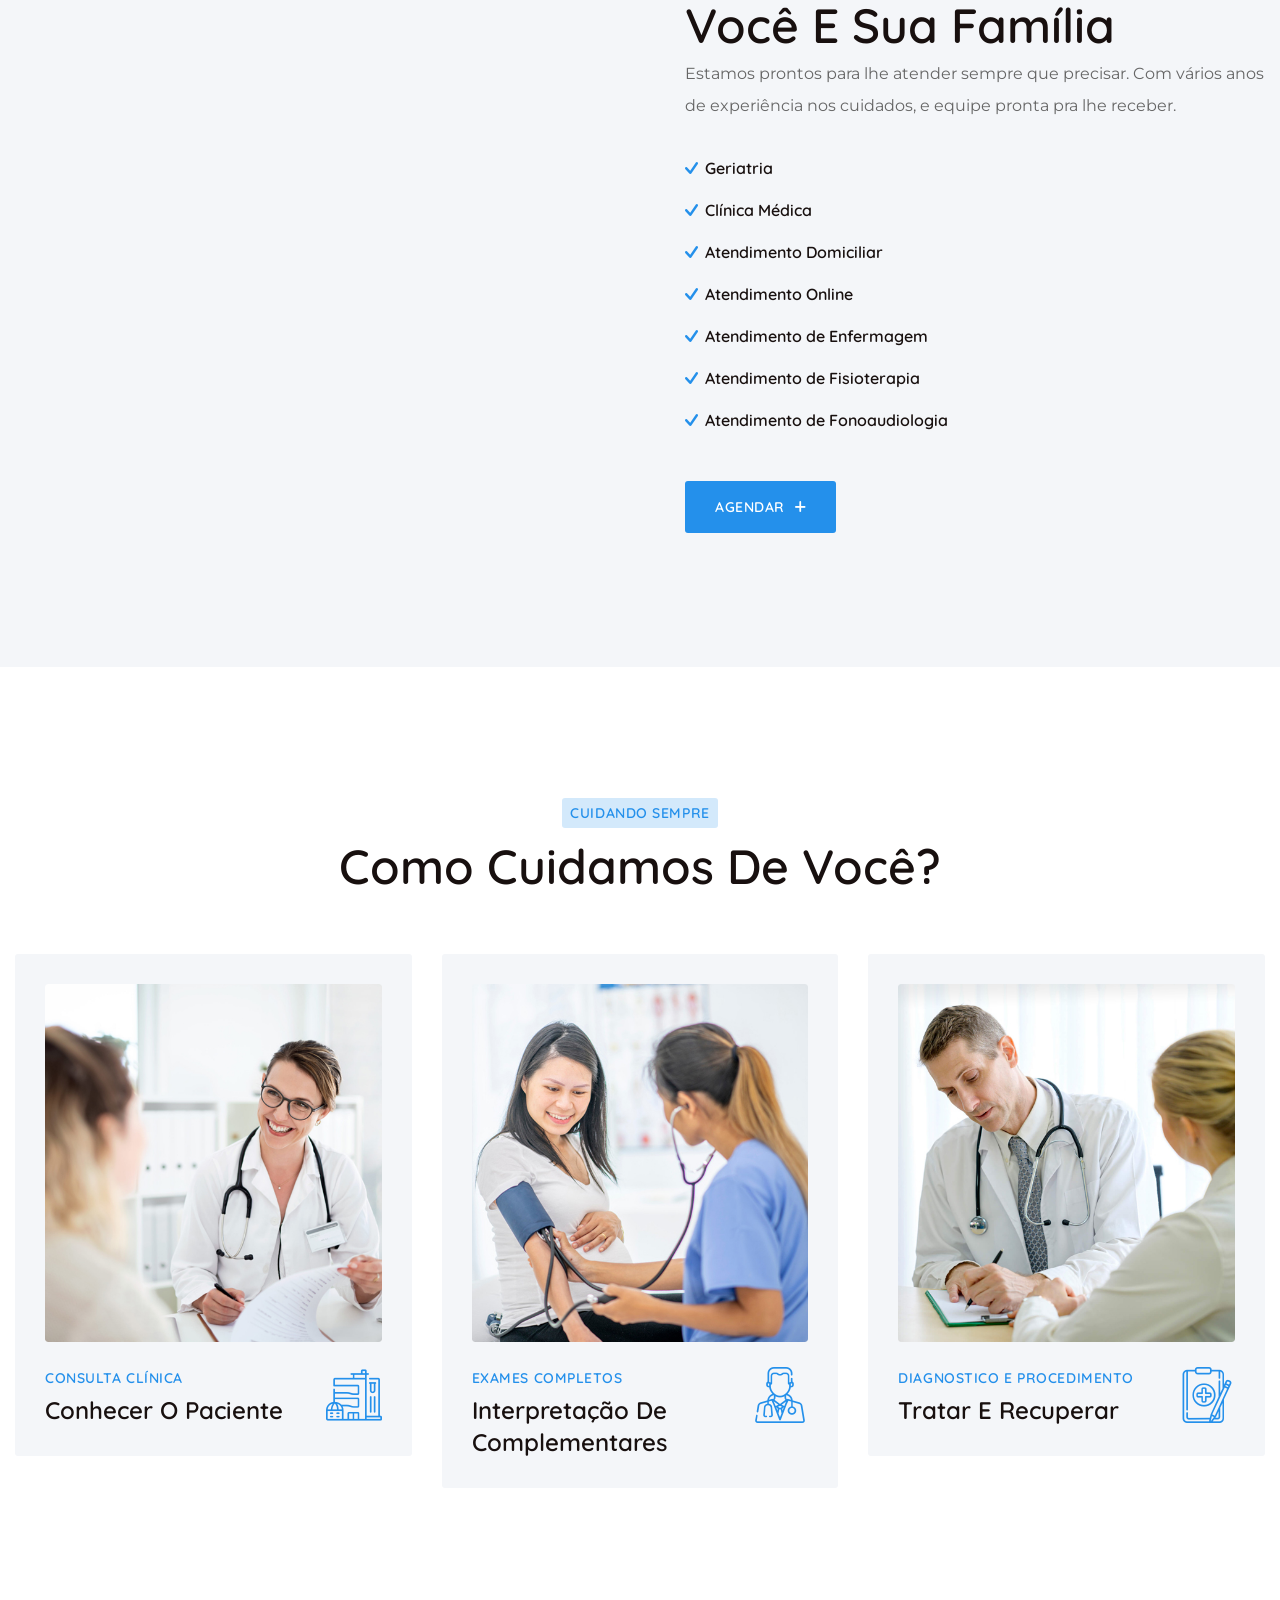
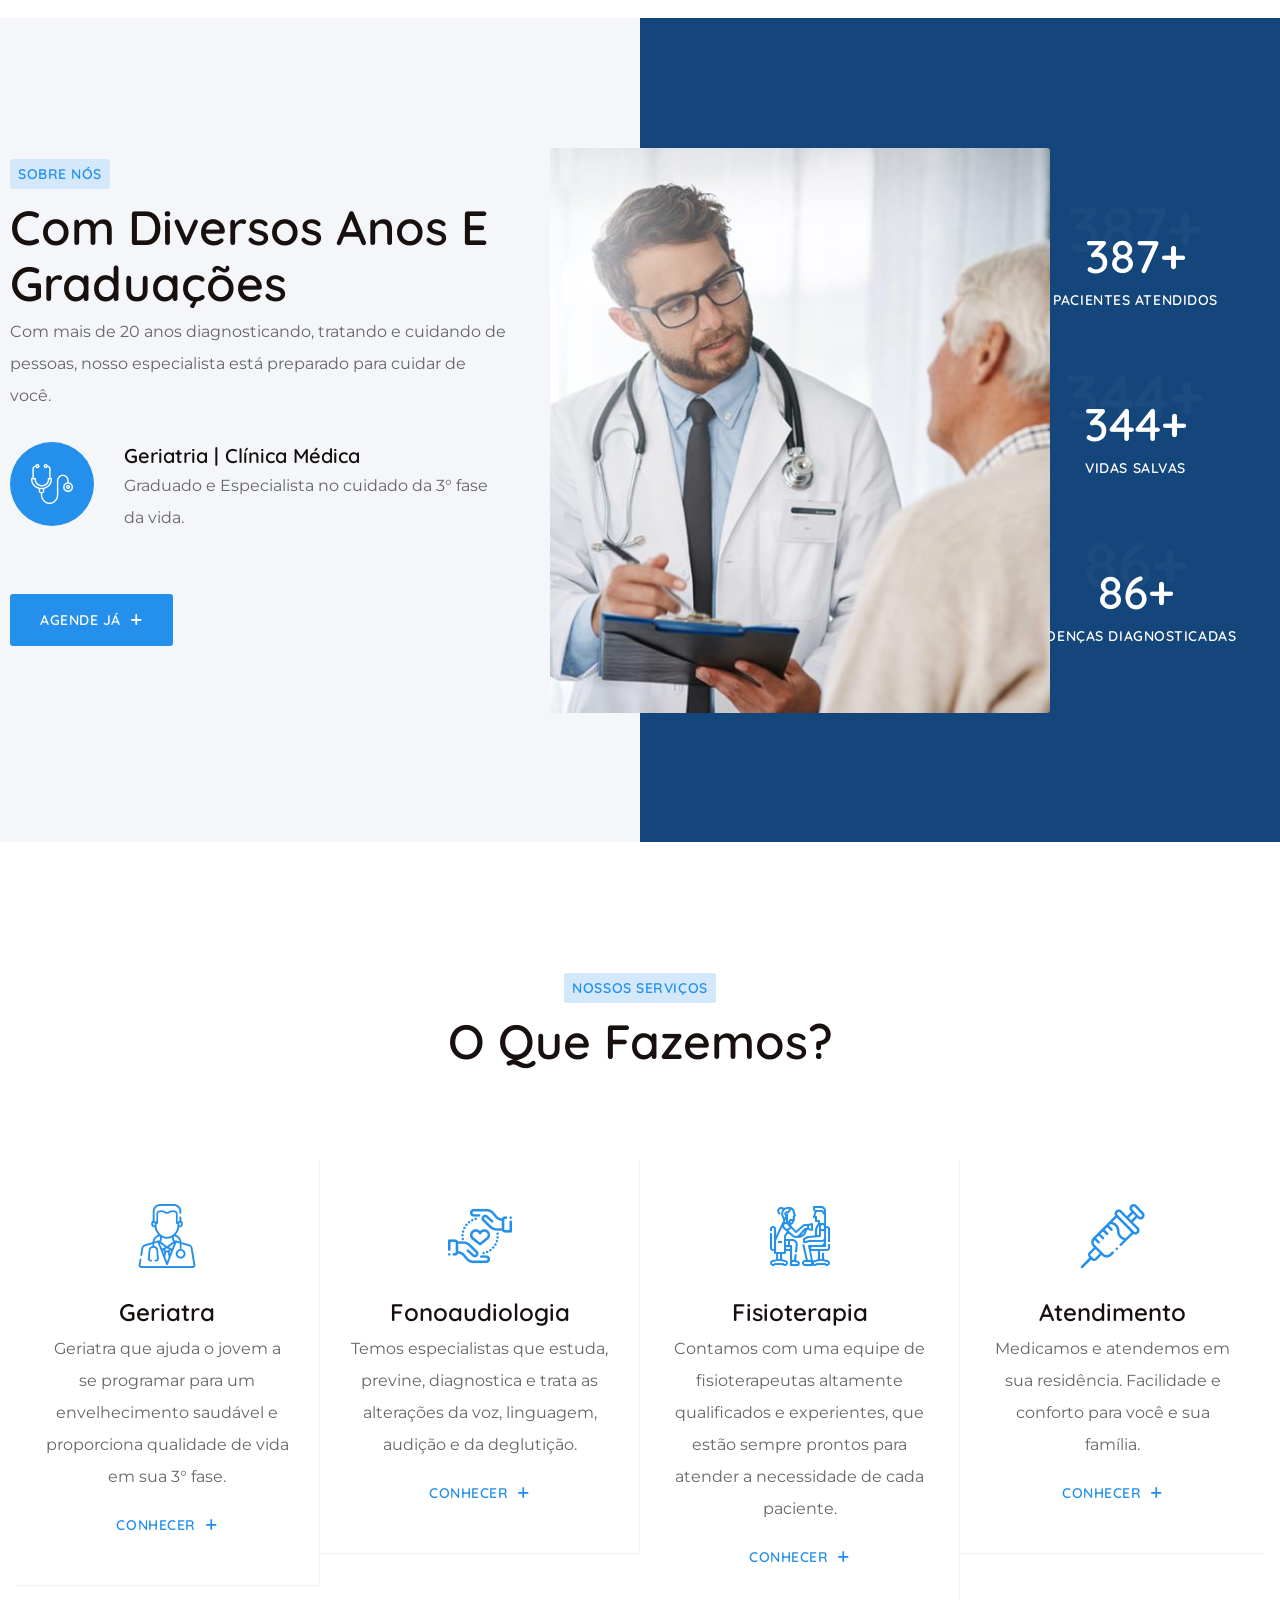
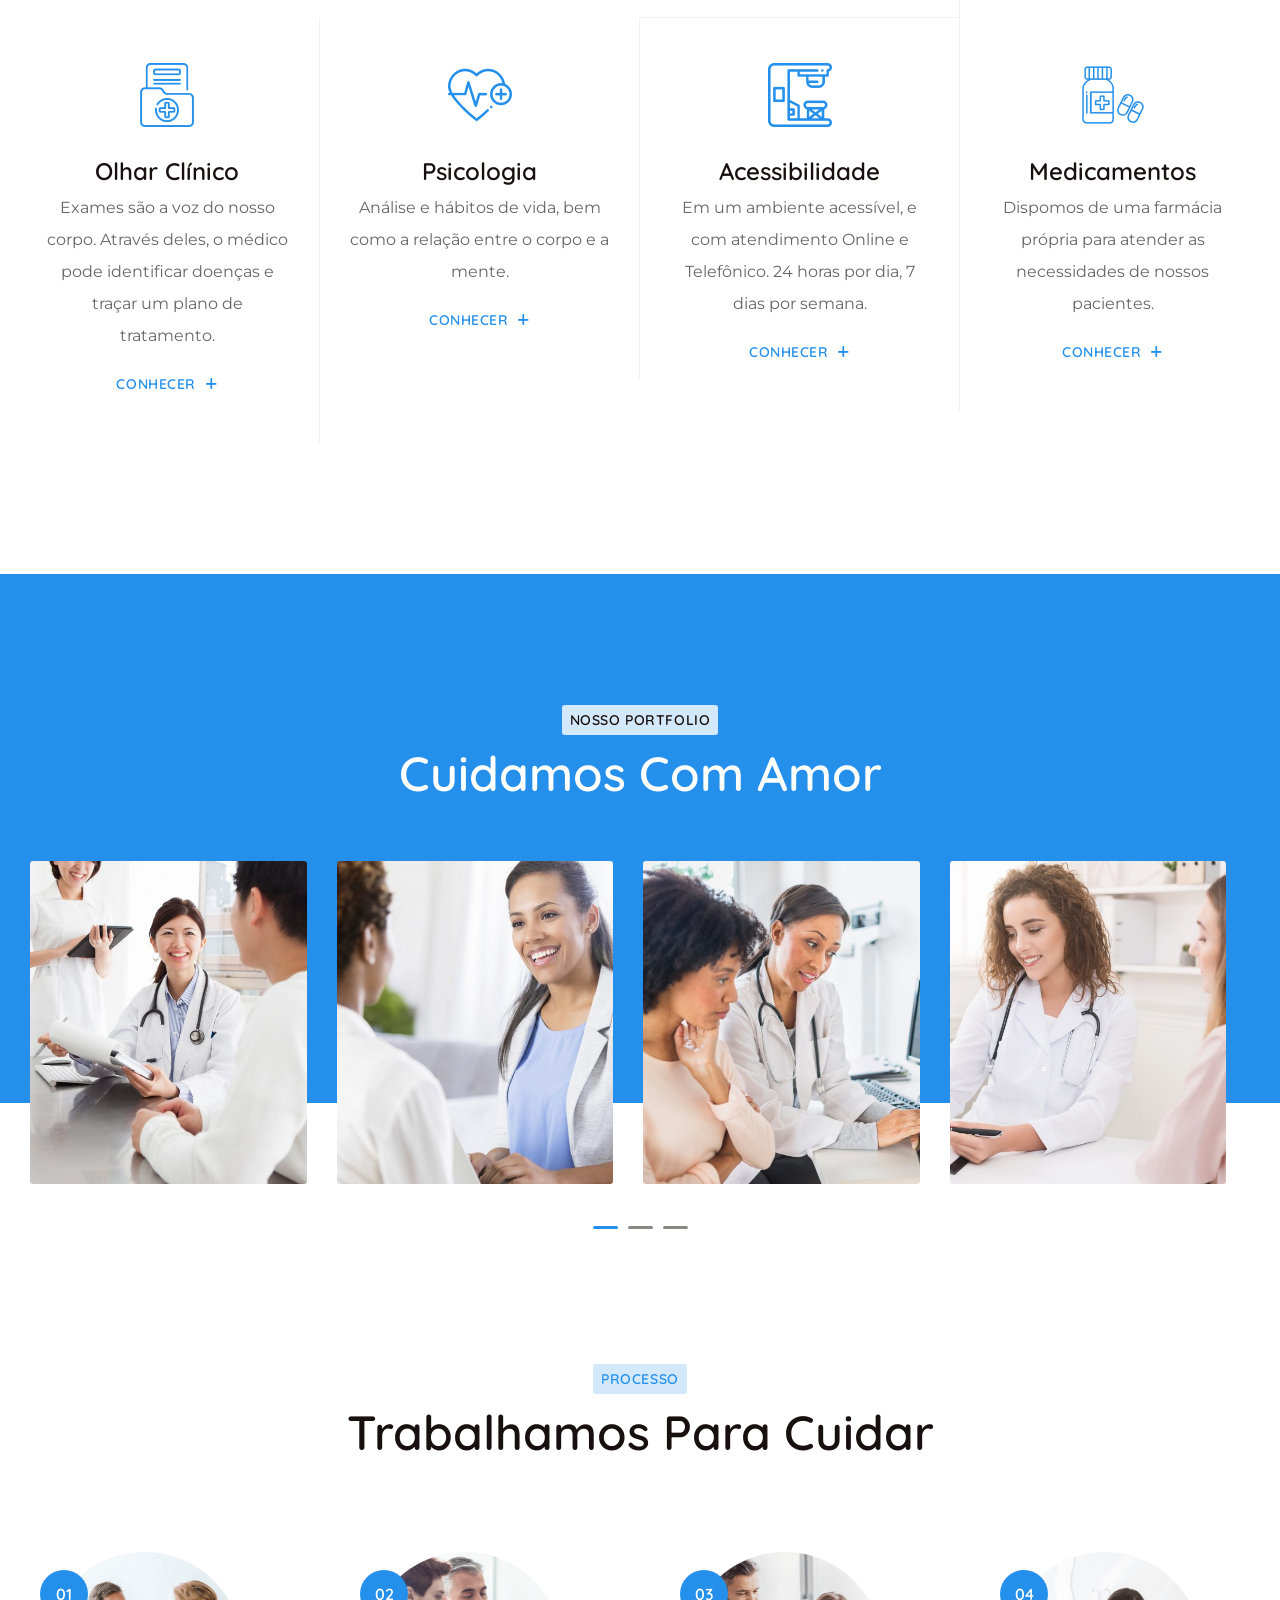
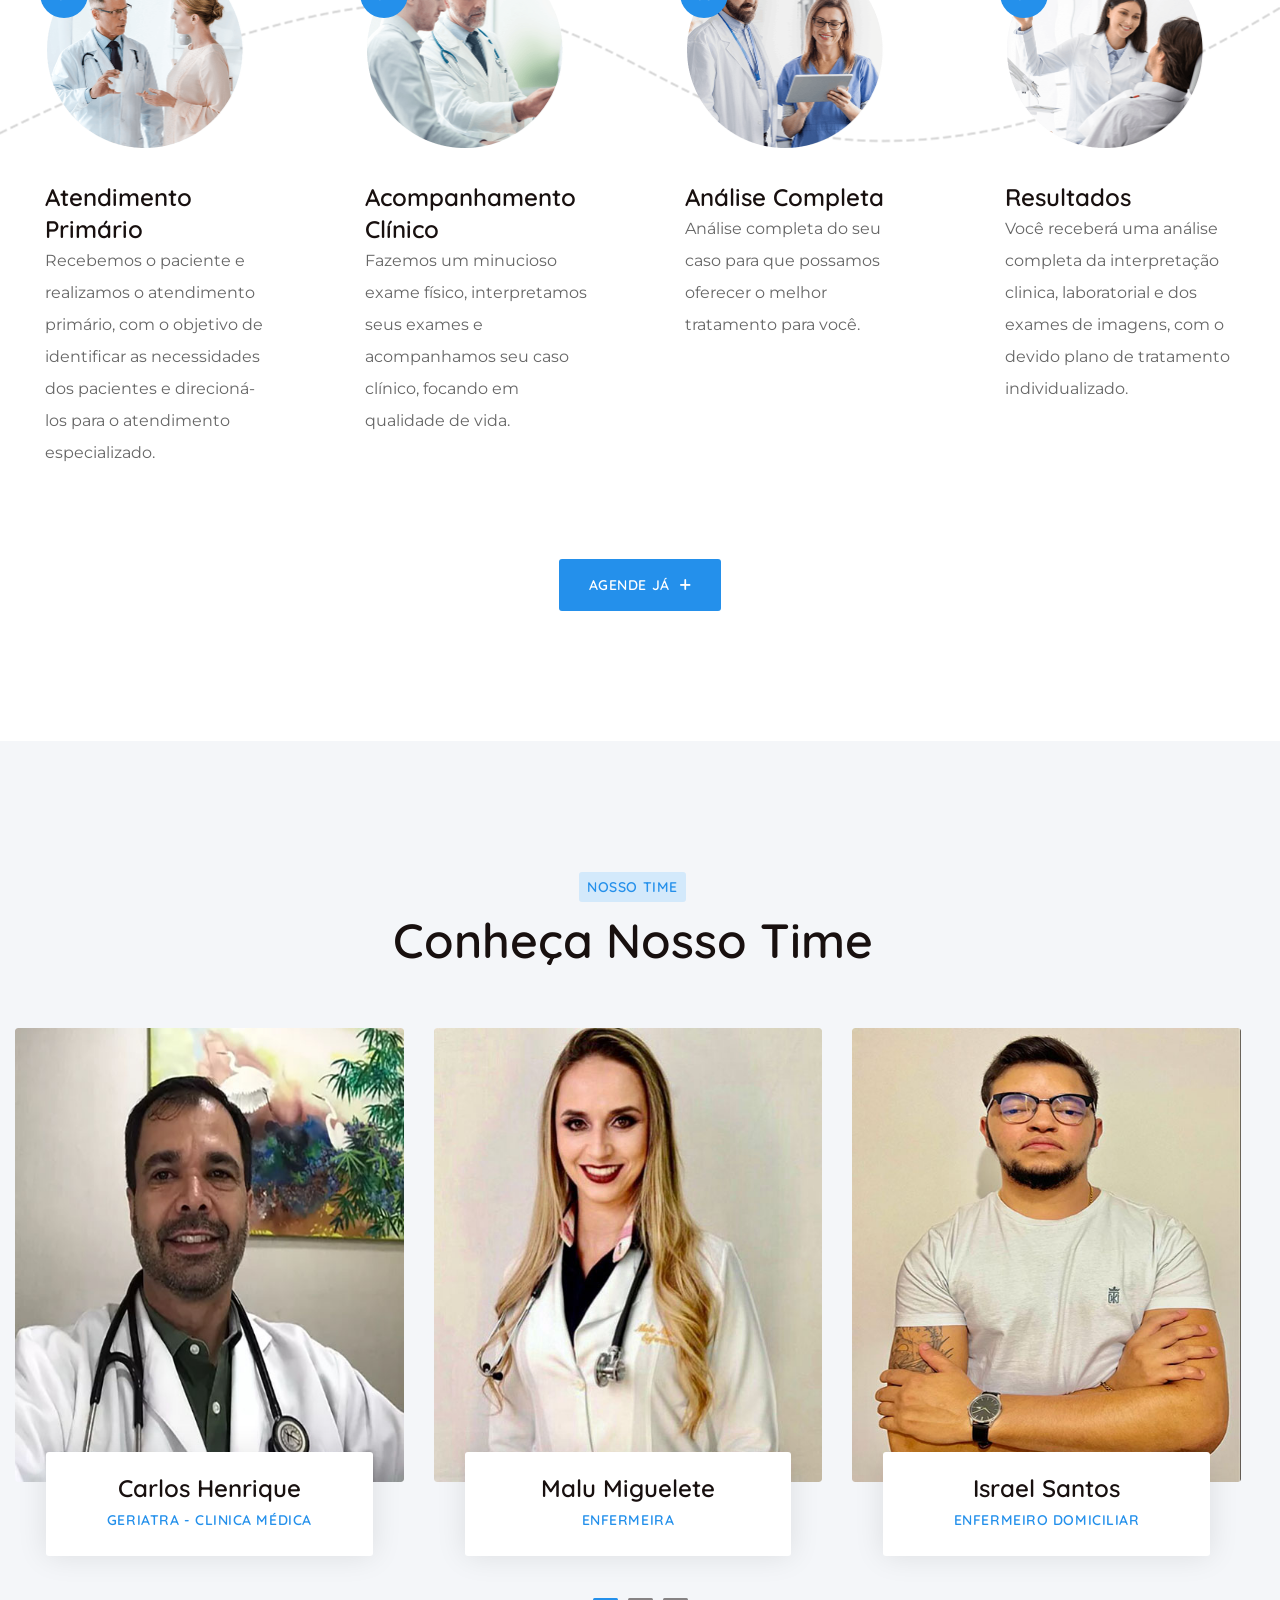
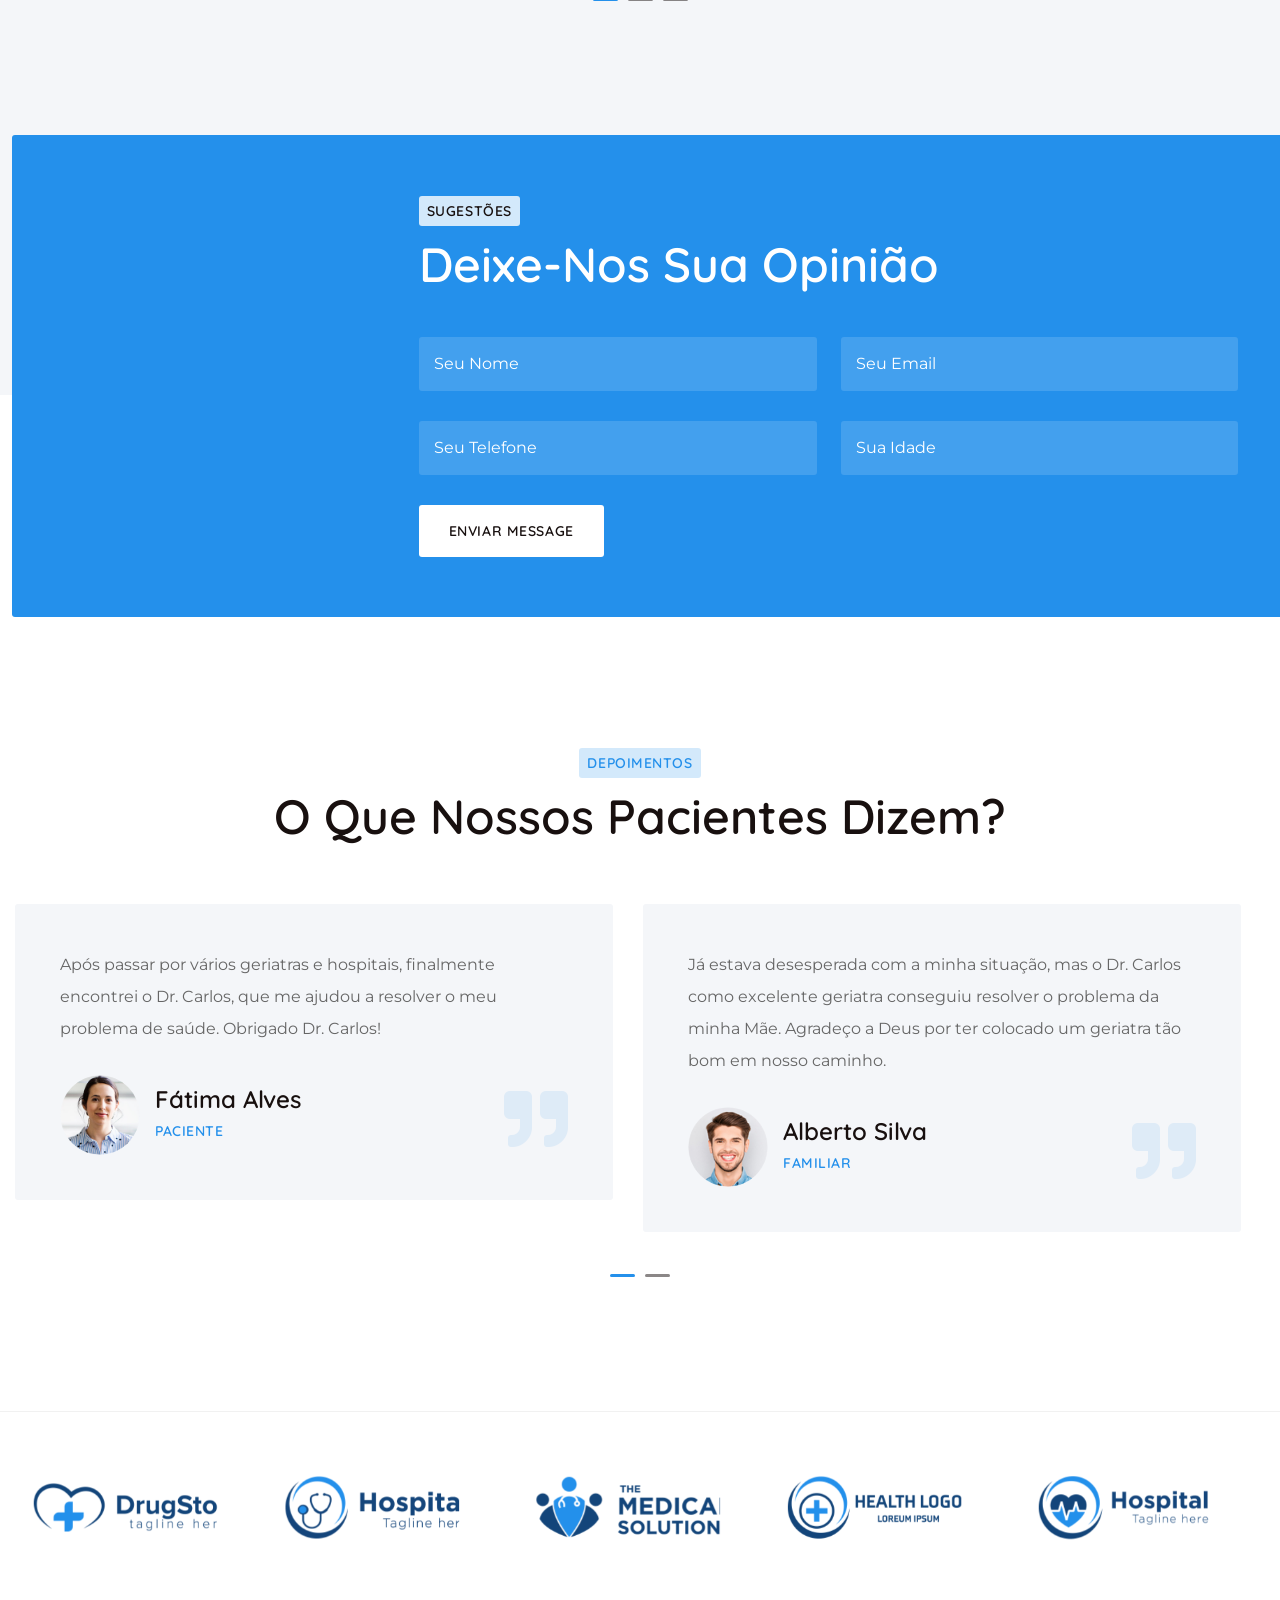
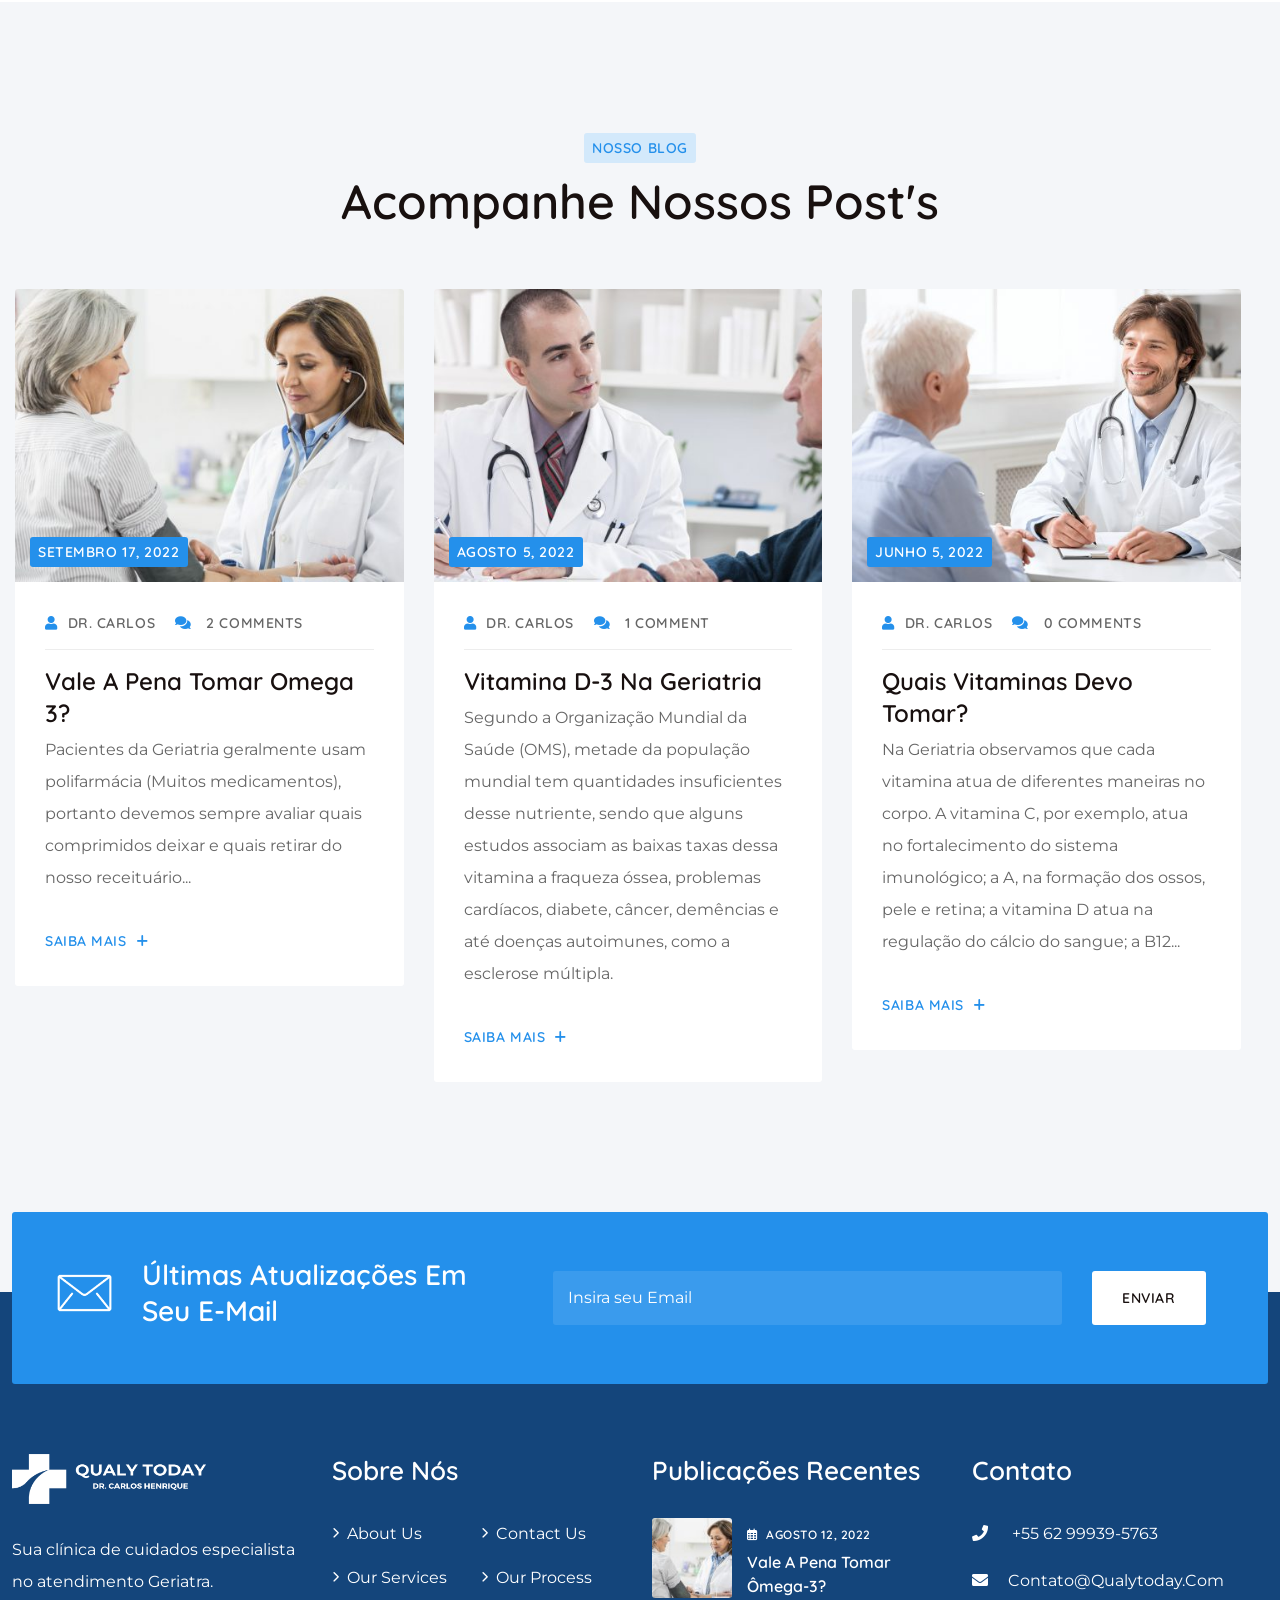
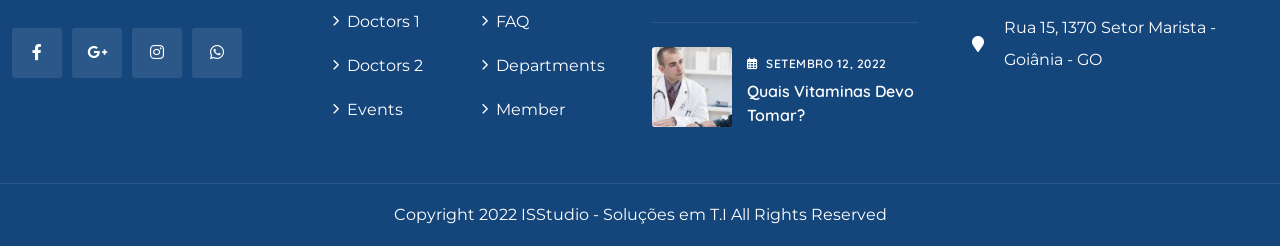
==== commit 4982a877: "seo fix" ====
--- a/index.html
+++ b/index.html
@@ -1069,6 +1069,7 @@
 																												data-frame_999="o:0;st:w;sR:7400;"
 																												style="z-index:8;background-color:#d3e9fb;">
 																											</rs-layer>
+
 																											<a title="anchor"
 																												id="slider-24-slide-84-layer-6"
 																												class="rs-layer pt-button rev-btn"
@@ -1088,7 +1089,8 @@
 																												style="z-index:12;background-color:#2490eb;font-family:'Quicksand';text-transform:uppercase;">
 																												<span
 																													class="text">Saiba
-																													Mais</span><i
+																													Mais</span>
+																												<i
 																													class="ion ion-plus-round"></i>
 																											</a>
 																											<!--
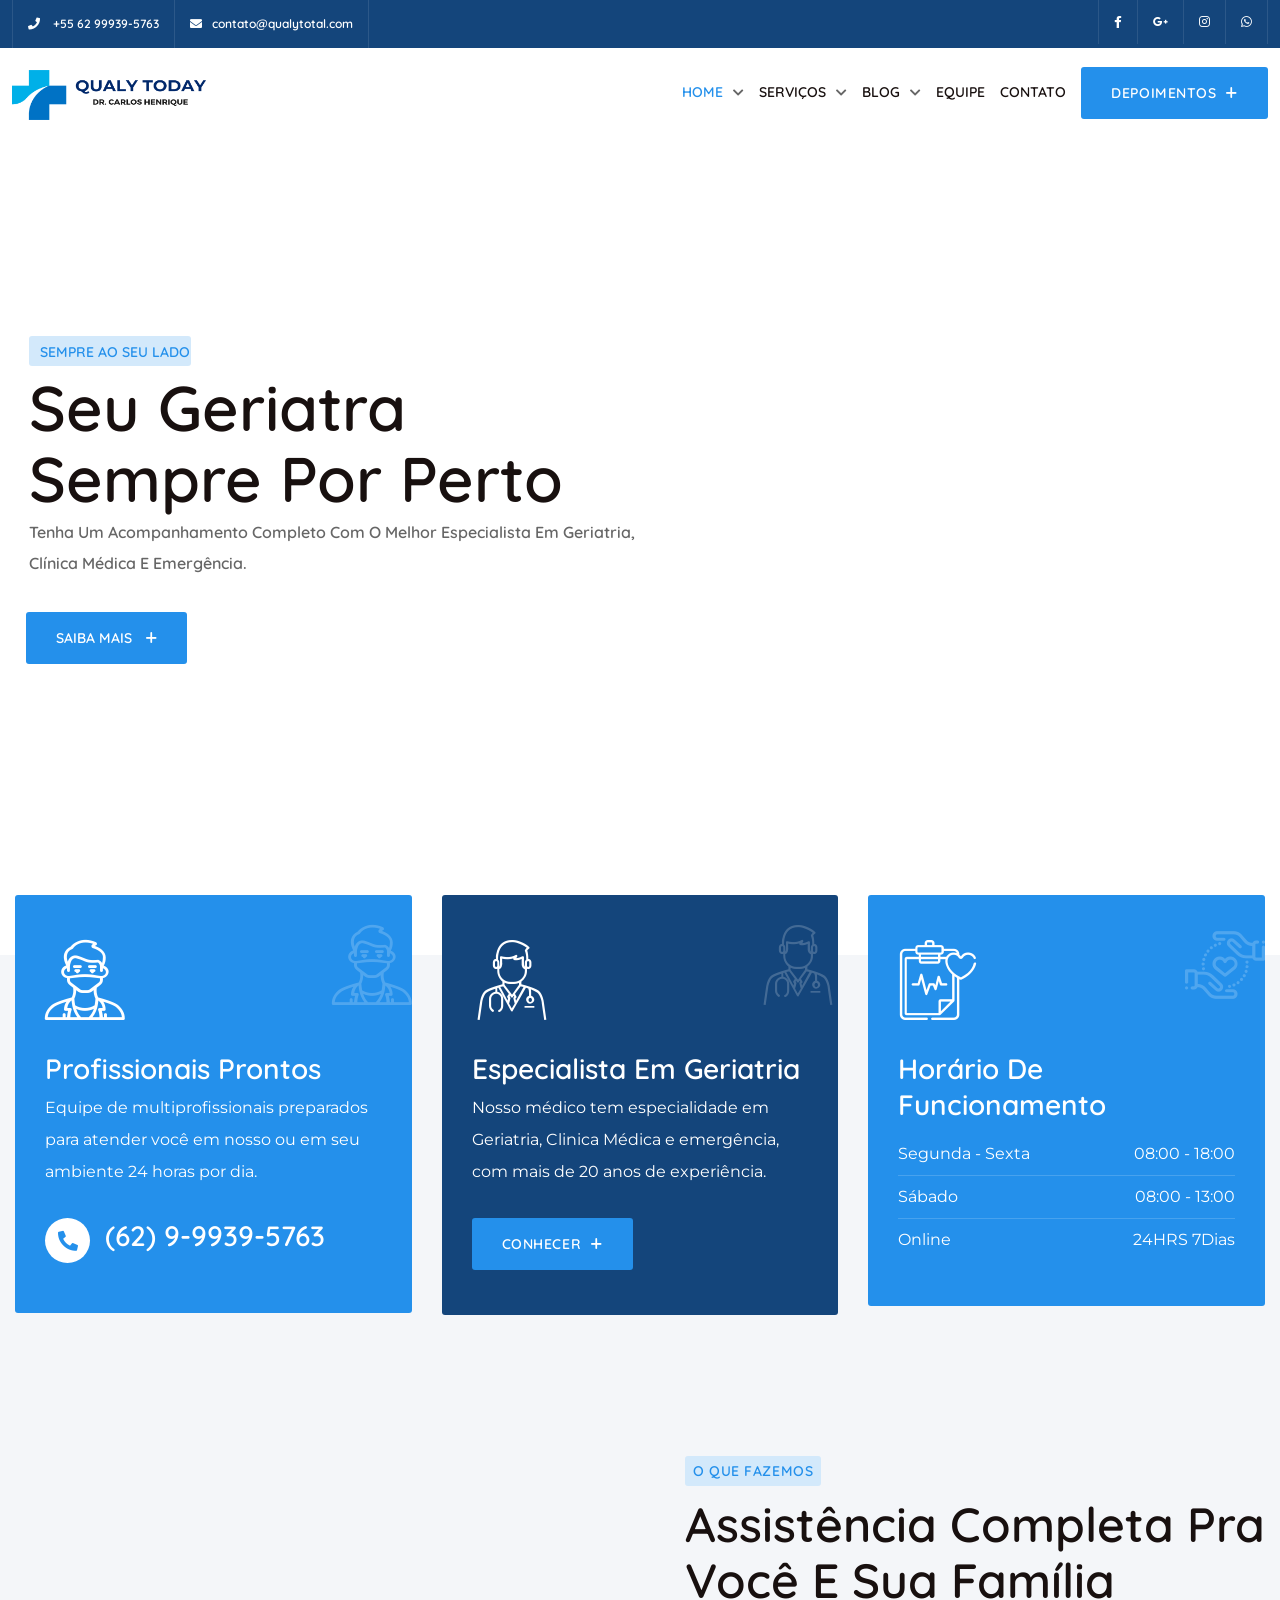
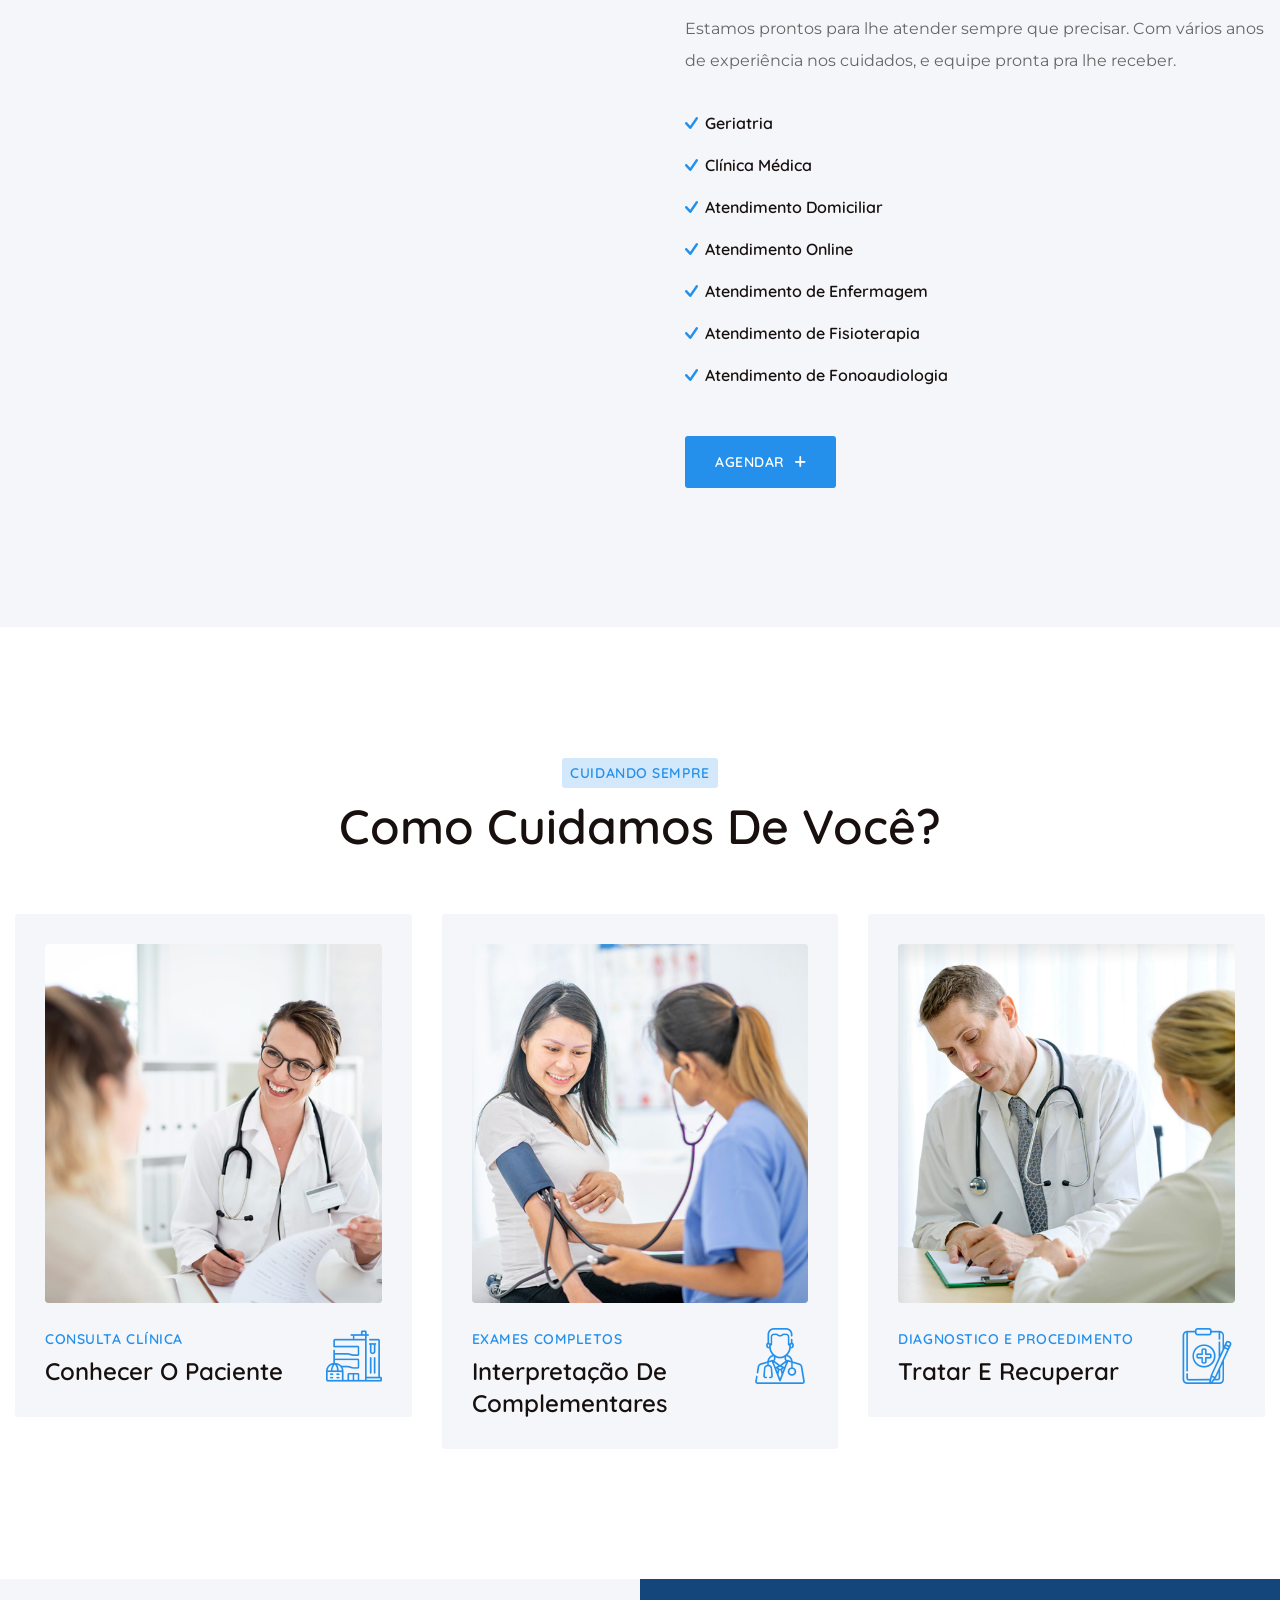
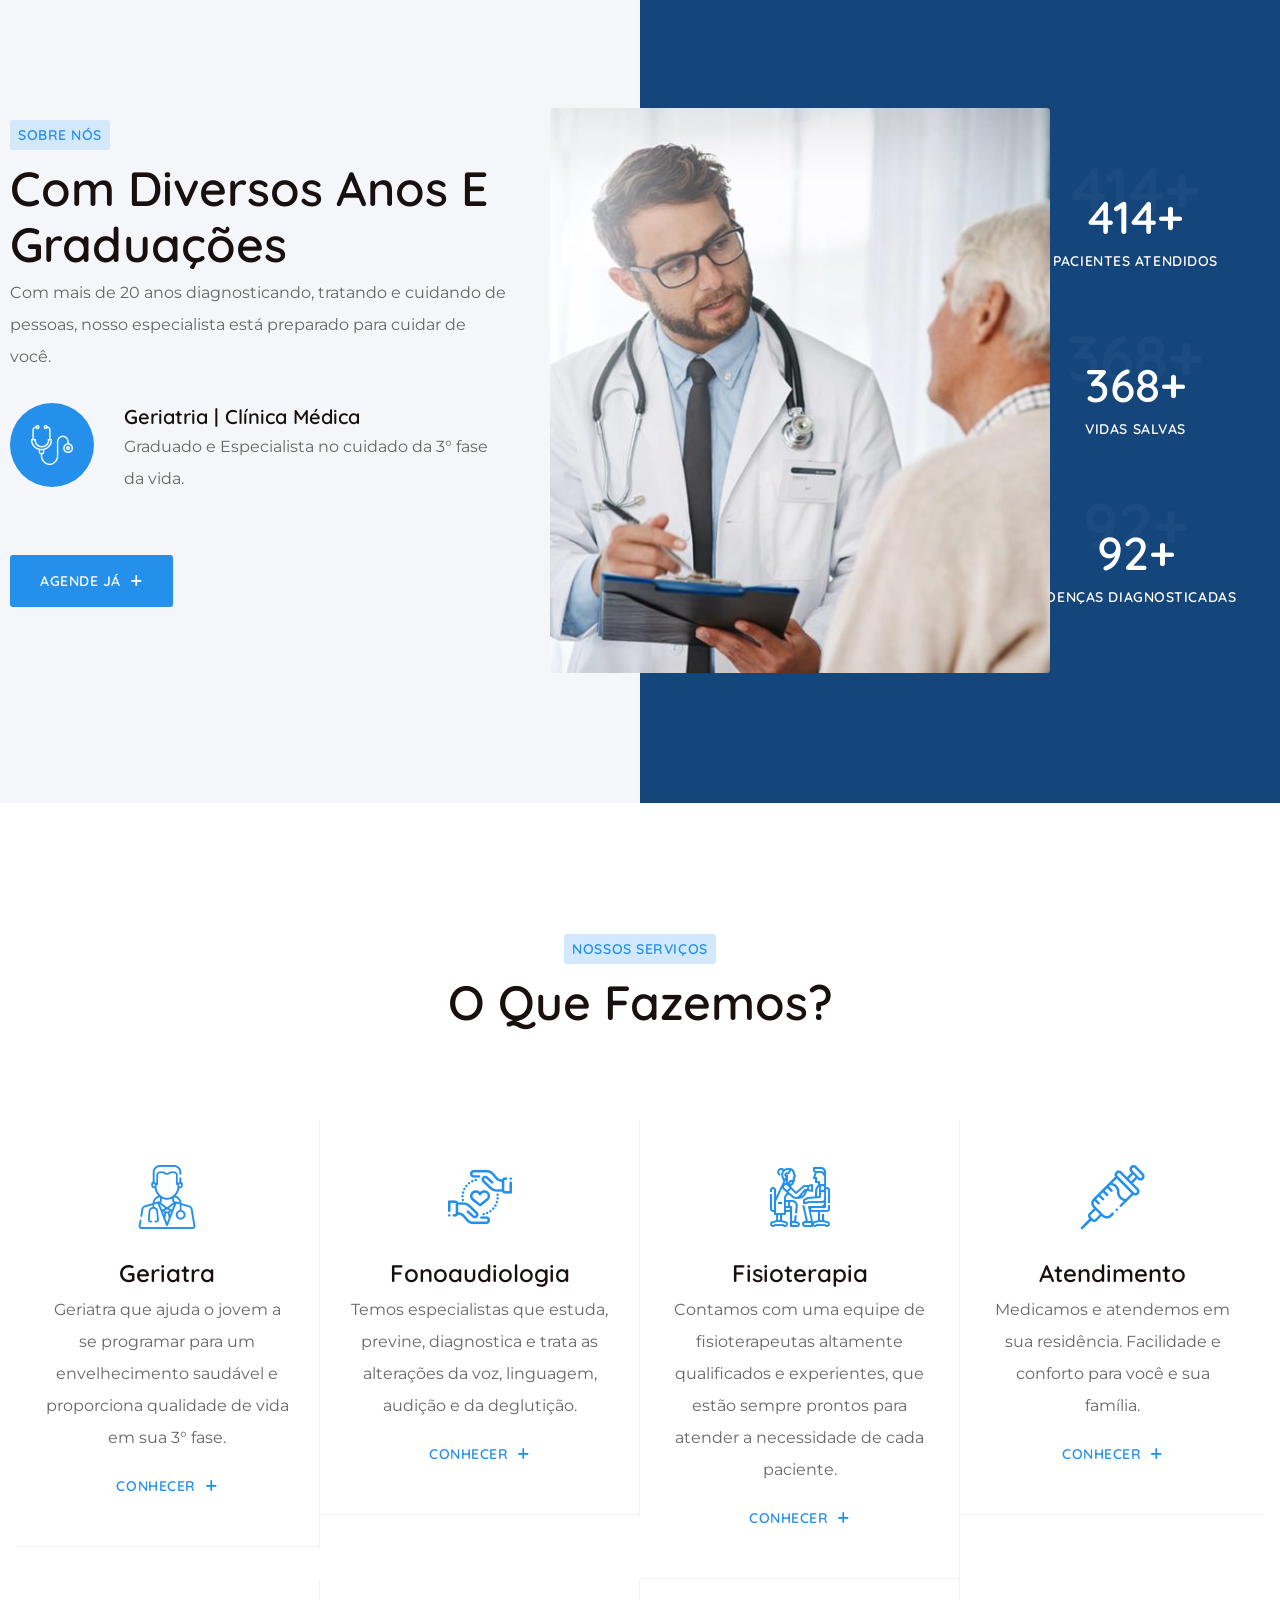
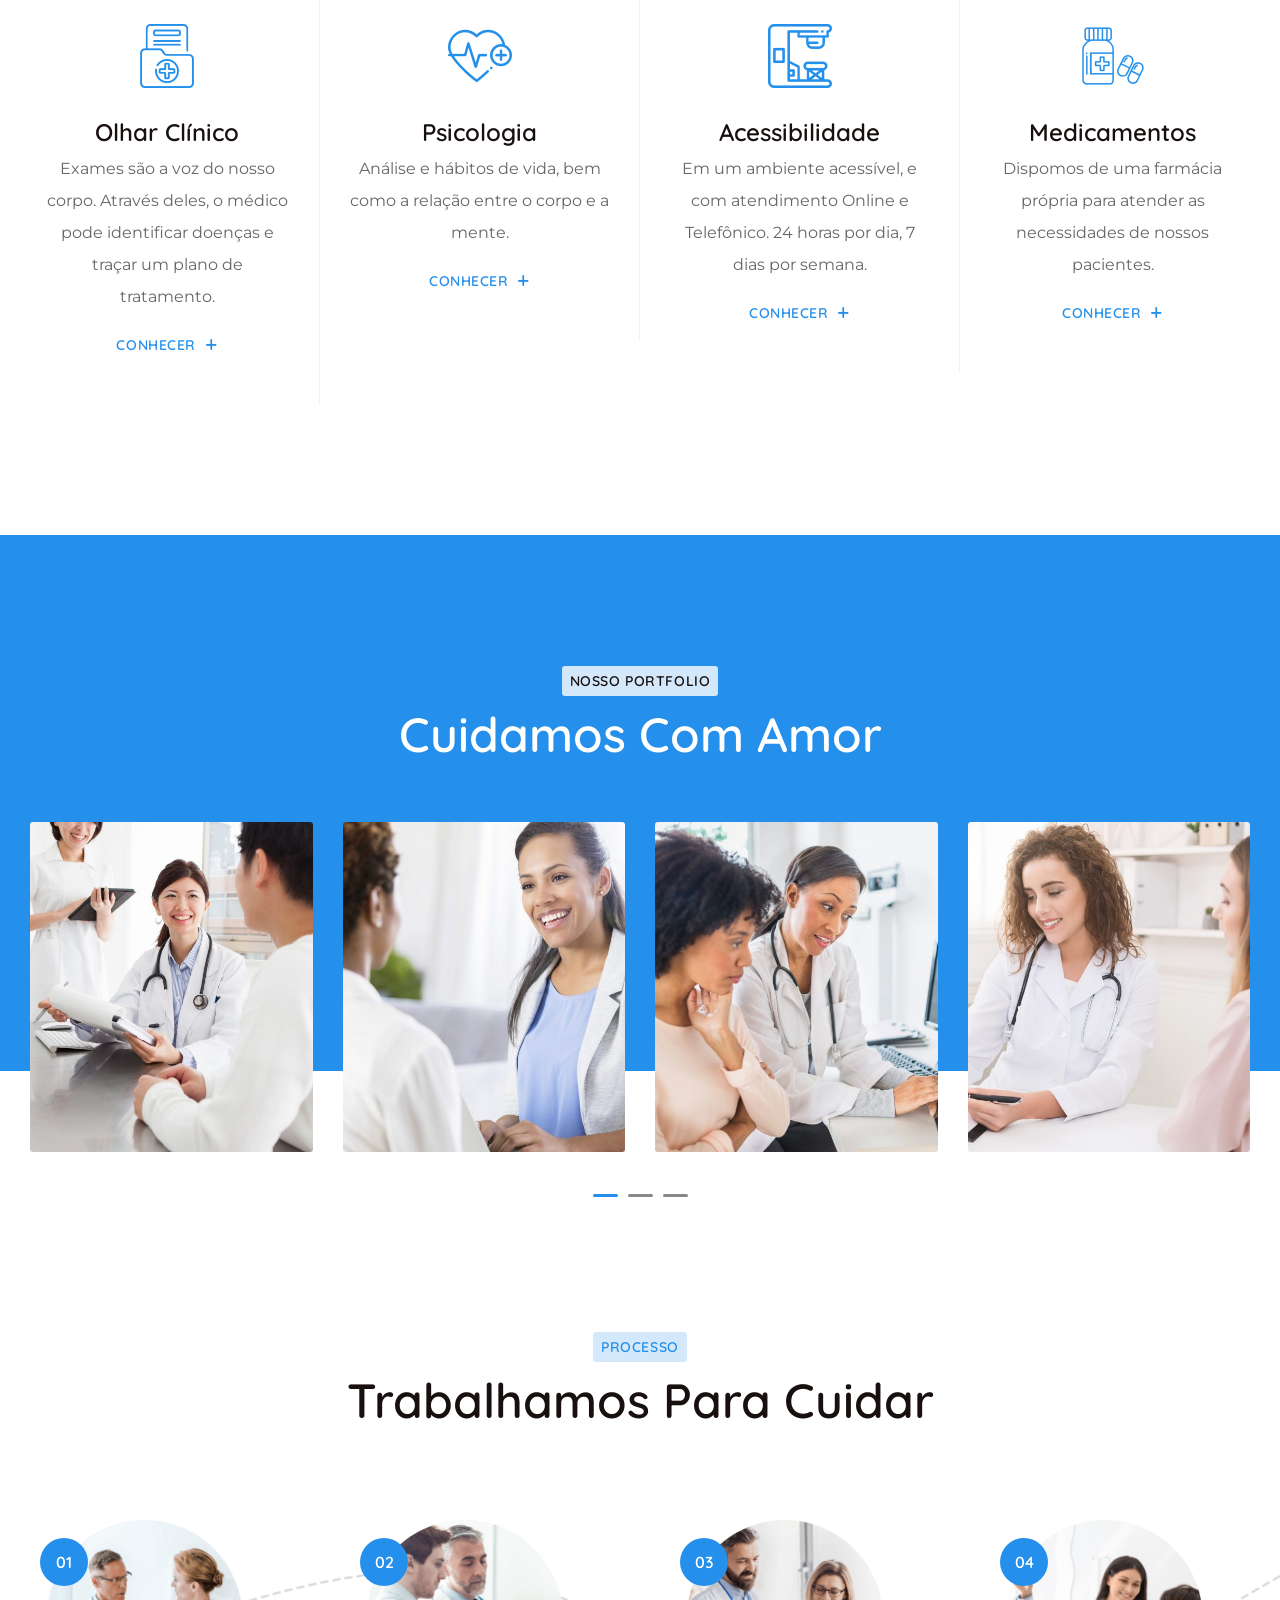
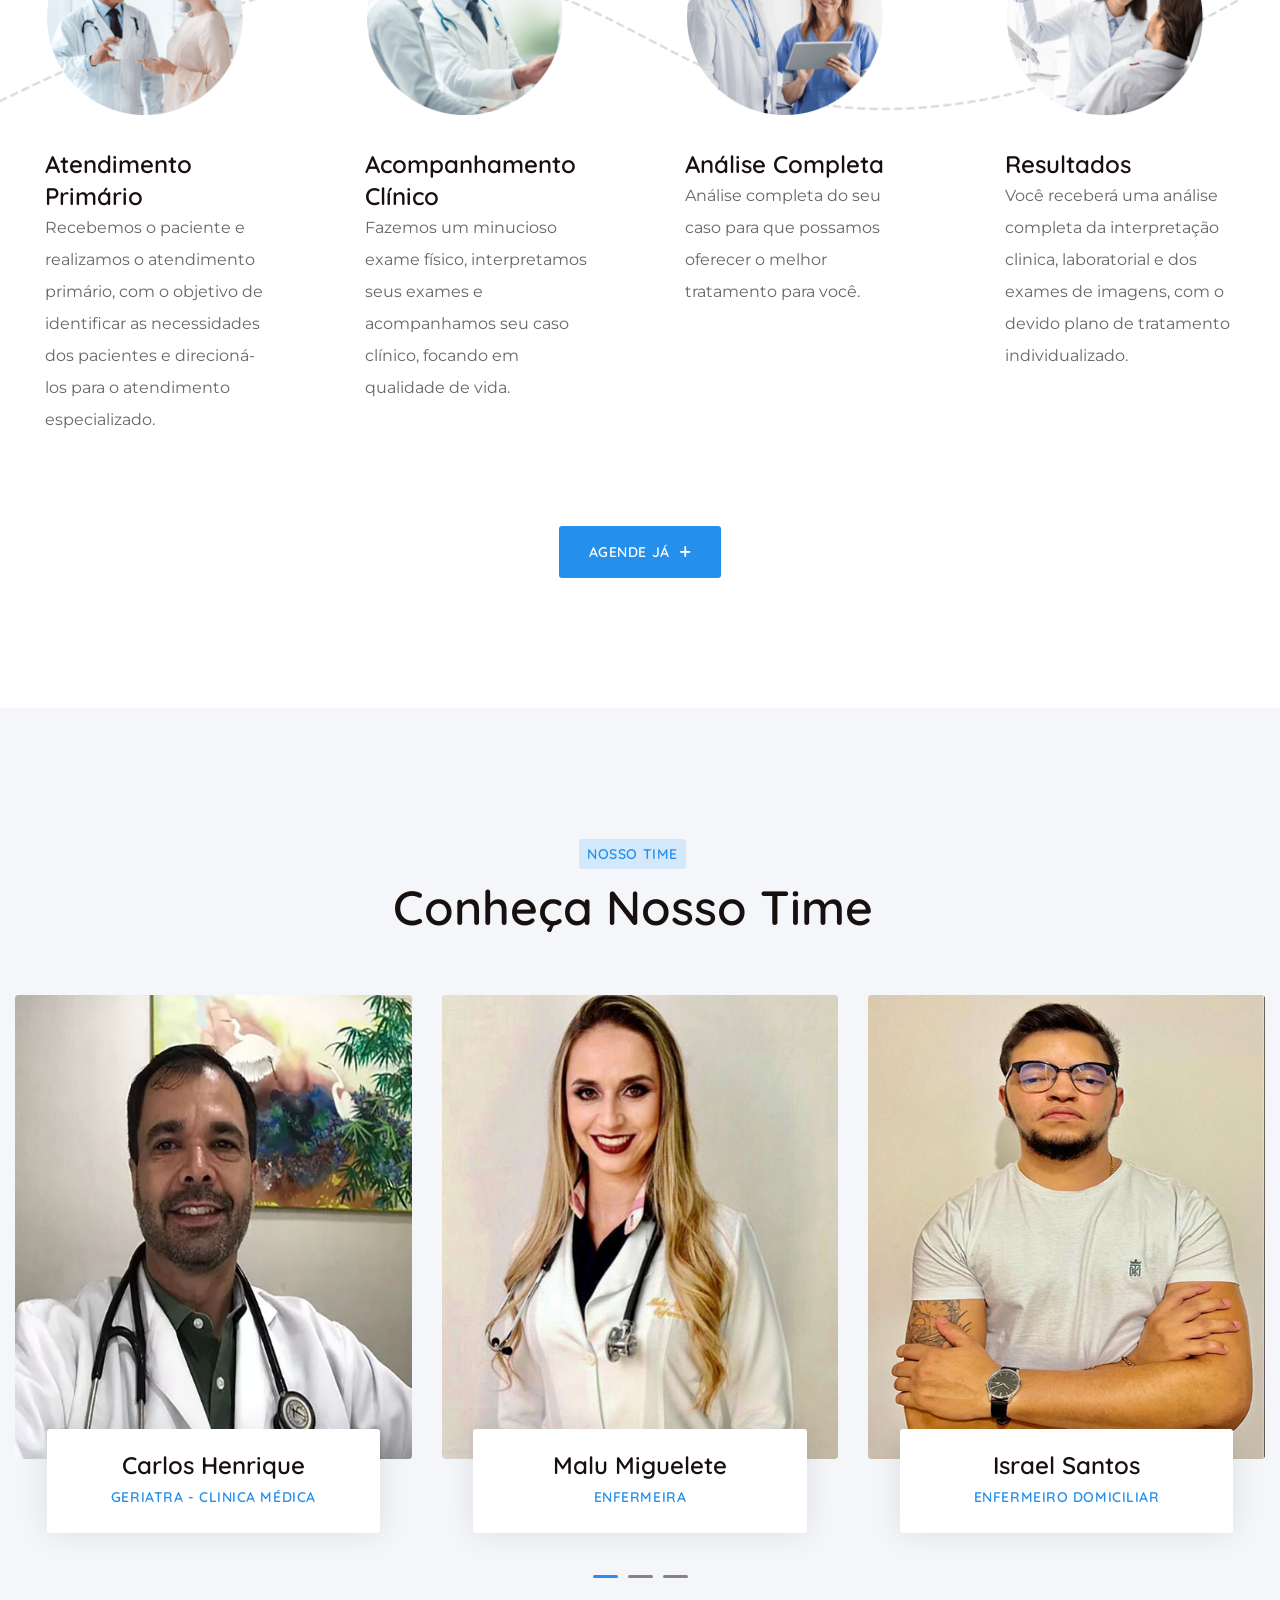
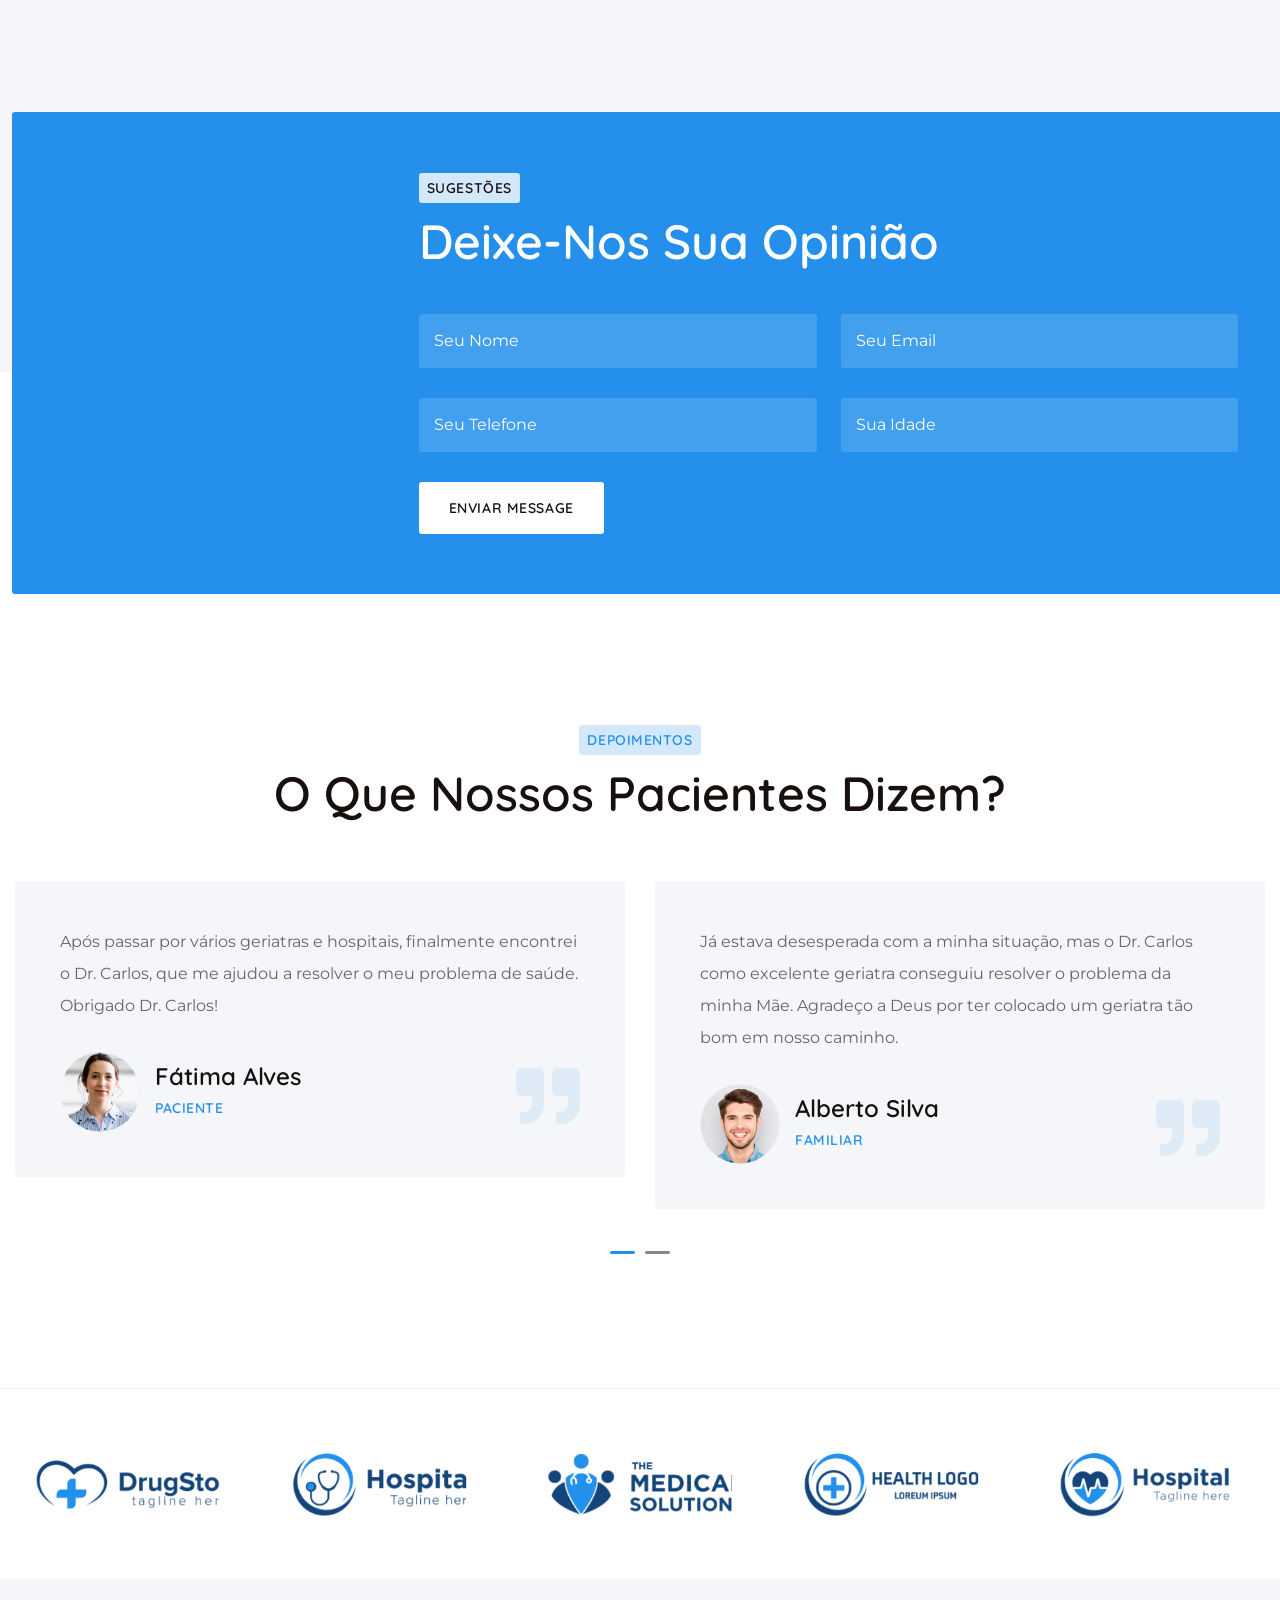
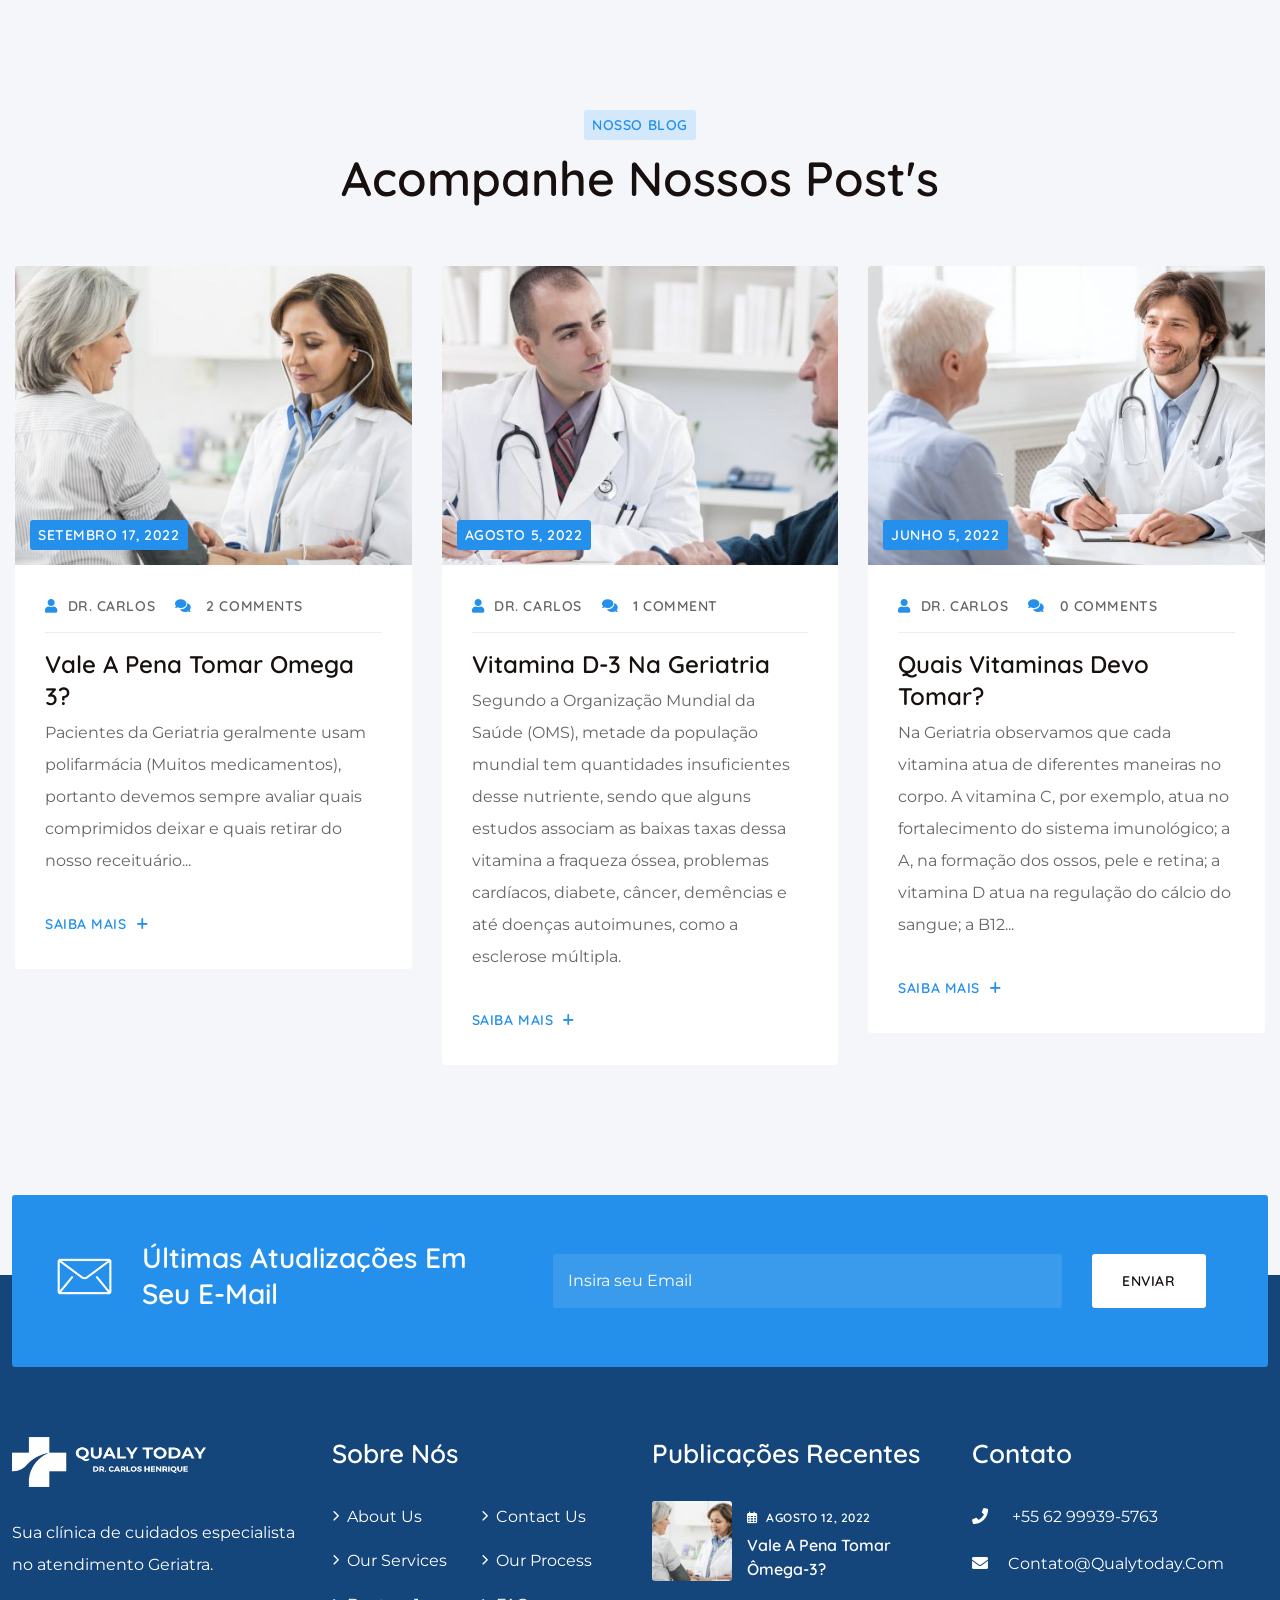
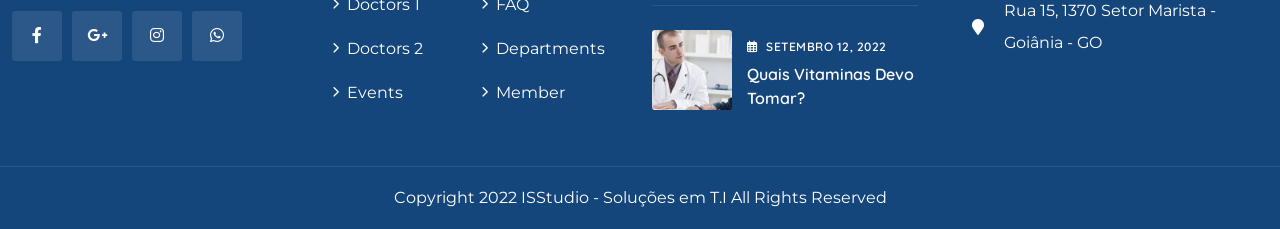
==== commit 25596970: "seo fix" ====
--- a/index.html
+++ b/index.html
@@ -55,255 +55,6 @@
 	<meta property="twitter:app:id:ipad" content="id1440000000" />
 	<meta property="twitter:app:id:googleplay" content="com.qualytoday" />
 	<meta property="twitter:app:country" content="BR" />
-
-	<style id='global-styles-inline-css'>
-		body {
-			--wp--preset--color--black: #000000;
-			--wp--preset--color--cyan-bluish-gray: #abb8c3;
-			--wp--preset--color--white: #ffffff;
-			--wp--preset--color--pale-pink: #f78da7;
-			--wp--preset--color--vivid-red: #cf2e2e;
-			--wp--preset--color--luminous-vivid-orange: #ff6900;
-			--wp--preset--color--luminous-vivid-amber: #fcb900;
-			--wp--preset--color--light-green-cyan: #7bdcb5;
-			--wp--preset--color--vivid-green-cyan: #00d084;
-			--wp--preset--color--pale-cyan-blue: #8ed1fc;
-			--wp--preset--color--vivid-cyan-blue: #0693e3;
-			--wp--preset--color--vivid-purple: #9b51e0;
-			--wp--preset--gradient--vivid-cyan-blue-to-vivid-purple: linear-gradient(135deg, rgba(6, 147, 227, 1) 0%, rgb(155, 81, 224) 100%);
-			--wp--preset--gradient--light-green-cyan-to-vivid-green-cyan: linear-gradient(135deg, rgb(122, 220, 180) 0%, rgb(0, 208, 130) 100%);
-			--wp--preset--gradient--luminous-vivid-amber-to-luminous-vivid-orange: linear-gradient(135deg, rgba(252, 185, 0, 1) 0%, rgba(255, 105, 0, 1) 100%);
-			--wp--preset--gradient--luminous-vivid-orange-to-vivid-red: linear-gradient(135deg, rgba(255, 105, 0, 1) 0%, rgb(207, 46, 46) 100%);
-			--wp--preset--gradient--very-light-gray-to-cyan-bluish-gray: linear-gradient(135deg, rgb(238, 238, 238) 0%, rgb(169, 184, 195) 100%);
-			--wp--preset--gradient--cool-to-warm-spectrum: linear-gradient(135deg, rgb(74, 234, 220) 0%, rgb(151, 120, 209) 20%, rgb(207, 42, 186) 40%, rgb(238, 44, 130) 60%, rgb(251, 105, 98) 80%, rgb(254, 248, 76) 100%);
-			--wp--preset--gradient--blush-light-purple: linear-gradient(135deg, rgb(255, 206, 236) 0%, rgb(152, 150, 240) 100%);
-			--wp--preset--gradient--blush-bordeaux: linear-gradient(135deg, rgb(254, 205, 165) 0%, rgb(254, 45, 45) 50%, rgb(107, 0, 62) 100%);
-			--wp--preset--gradient--luminous-dusk: linear-gradient(135deg, rgb(255, 203, 112) 0%, rgb(199, 81, 192) 50%, rgb(65, 88, 208) 100%);
-			--wp--preset--gradient--pale-ocean: linear-gradient(135deg, rgb(255, 245, 203) 0%, rgb(182, 227, 212) 50%, rgb(51, 167, 181) 100%);
-			--wp--preset--gradient--electric-grass: linear-gradient(135deg, rgb(202, 248, 128) 0%, rgb(113, 206, 126) 100%);
-			--wp--preset--gradient--midnight: linear-gradient(135deg, rgb(2, 3, 129) 0%, rgb(40, 116, 252) 100%);
-			--wp--preset--duotone--dark-grayscale: url('#wp-duotone-dark-grayscale');
-			--wp--preset--duotone--grayscale: url('#wp-duotone-grayscale');
-			--wp--preset--duotone--purple-yellow: url('#wp-duotone-purple-yellow');
-			--wp--preset--duotone--blue-red: url('#wp-duotone-blue-red');
-			--wp--preset--duotone--midnight: url('#wp-duotone-midnight');
-			--wp--preset--duotone--magenta-yellow: url('#wp-duotone-magenta-yellow');
-			--wp--preset--duotone--purple-green: url('#wp-duotone-purple-green');
-			--wp--preset--duotone--blue-orange: url('#wp-duotone-blue-orange');
-			--wp--preset--font-size--small: 13px;
-			--wp--preset--font-size--medium: 20px;
-			--wp--preset--font-size--large: 36px;
-			--wp--preset--font-size--x-large: 42px;
-		}
-
-		.has-black-color {
-			color: var(--wp--preset--color--black) !important;
-		}
-
-		.has-cyan-bluish-gray-color {
-			color: var(--wp--preset--color--cyan-bluish-gray) !important;
-		}
-
-		.has-white-color {
-			color: var(--wp--preset--color--white) !important;
-		}
-
-		.has-pale-pink-color {
-			color: var(--wp--preset--color--pale-pink) !important;
-		}
-
-		.has-vivid-red-color {
-			color: var(--wp--preset--color--vivid-red) !important;
-		}
-
-		.has-luminous-vivid-orange-color {
-			color: var(--wp--preset--color--luminous-vivid-orange) !important;
-		}
-
-		.has-luminous-vivid-amber-color {
-			color: var(--wp--preset--color--luminous-vivid-amber) !important;
-		}
-
-		.has-light-green-cyan-color {
-			color: var(--wp--preset--color--light-green-cyan) !important;
-		}
-
-		.has-vivid-green-cyan-color {
-			color: var(--wp--preset--color--vivid-green-cyan) !important;
-		}
-
-		.has-pale-cyan-blue-color {
-			color: var(--wp--preset--color--pale-cyan-blue) !important;
-		}
-
-		.has-vivid-cyan-blue-color {
-			color: var(--wp--preset--color--vivid-cyan-blue) !important;
-		}
-
-		.has-vivid-purple-color {
-			color: var(--wp--preset--color--vivid-purple) !important;
-		}
-
-		.has-black-background-color {
-			background-color: var(--wp--preset--color--black) !important;
-		}
-
-		.has-cyan-bluish-gray-background-color {
-			background-color: var(--wp--preset--color--cyan-bluish-gray) !important;
-		}
-
-		.has-white-background-color {
-			background-color: var(--wp--preset--color--white) !important;
-		}
-
-		.has-pale-pink-background-color {
-			background-color: var(--wp--preset--color--pale-pink) !important;
-		}
-
-		.has-vivid-red-background-color {
-			background-color: var(--wp--preset--color--vivid-red) !important;
-		}
-
-		.has-luminous-vivid-orange-background-color {
-			background-color: var(--wp--preset--color--luminous-vivid-orange) !important;
-		}
-
-		.has-luminous-vivid-amber-background-color {
-			background-color: var(--wp--preset--color--luminous-vivid-amber) !important;
-		}
-
-		.has-light-green-cyan-background-color {
-			background-color: var(--wp--preset--color--light-green-cyan) !important;
-		}
-
-		.has-vivid-green-cyan-background-color {
-			background-color: var(--wp--preset--color--vivid-green-cyan) !important;
-		}
-
-		.has-pale-cyan-blue-background-color {
-			background-color: var(--wp--preset--color--pale-cyan-blue) !important;
-		}
-
-		.has-vivid-cyan-blue-background-color {
-			background-color: var(--wp--preset--color--vivid-cyan-blue) !important;
-		}
-
-		.has-vivid-purple-background-color {
-			background-color: var(--wp--preset--color--vivid-purple) !important;
-		}
-
-		.has-black-border-color {
-			border-color: var(--wp--preset--color--black) !important;
-		}
-
-		.has-cyan-bluish-gray-border-color {
-			border-color: var(--wp--preset--color--cyan-bluish-gray) !important;
-		}
-
-		.has-white-border-color {
-			border-color: var(--wp--preset--color--white) !important;
-		}
-
-		.has-pale-pink-border-color {
-			border-color: var(--wp--preset--color--pale-pink) !important;
-		}
-
-		.has-vivid-red-border-color {
-			border-color: var(--wp--preset--color--vivid-red) !important;
-		}
-
-		.has-luminous-vivid-orange-border-color {
-			border-color: var(--wp--preset--color--luminous-vivid-orange) !important;
-		}
-
-		.has-luminous-vivid-amber-border-color {
-			border-color: var(--wp--preset--color--luminous-vivid-amber) !important;
-		}
-
-		.has-light-green-cyan-border-color {
-			border-color: var(--wp--preset--color--light-green-cyan) !important;
-		}
-
-		.has-vivid-green-cyan-border-color {
-			border-color: var(--wp--preset--color--vivid-green-cyan) !important;
-		}
-
-		.has-pale-cyan-blue-border-color {
-			border-color: var(--wp--preset--color--pale-cyan-blue) !important;
-		}
-
-		.has-vivid-cyan-blue-border-color {
-			border-color: var(--wp--preset--color--vivid-cyan-blue) !important;
-		}
-
-		.has-vivid-purple-border-color {
-			border-color: var(--wp--preset--color--vivid-purple) !important;
-		}
-
-		.has-vivid-cyan-blue-to-vivid-purple-gradient-background {
-			background: var(--wp--preset--gradient--vivid-cyan-blue-to-vivid-purple) !important;
-		}
-
-		.has-light-green-cyan-to-vivid-green-cyan-gradient-background {
-			background: var(--wp--preset--gradient--light-green-cyan-to-vivid-green-cyan) !important;
-		}
-
-		.has-luminous-vivid-amber-to-luminous-vivid-orange-gradient-background {
-			background: var(--wp--preset--gradient--luminous-vivid-amber-to-luminous-vivid-orange) !important;
-		}
-
-		.has-luminous-vivid-orange-to-vivid-red-gradient-background {
-			background: var(--wp--preset--gradient--luminous-vivid-orange-to-vivid-red) !important;
-		}
-
-		.has-very-light-gray-to-cyan-bluish-gray-gradient-background {
-			background: var(--wp--preset--gradient--very-light-gray-to-cyan-bluish-gray) !important;
-		}
-
-		.has-cool-to-warm-spectrum-gradient-background {
-			background: var(--wp--preset--gradient--cool-to-warm-spectrum) !important;
-		}
-
-		.has-blush-light-purple-gradient-background {
-			background: var(--wp--preset--gradient--blush-light-purple) !important;
-		}
-
-		.has-blush-bordeaux-gradient-background {
-			background: var(--wp--preset--gradient--blush-bordeaux) !important;
-		}
-
-		.has-luminous-dusk-gradient-background {
-			background: var(--wp--preset--gradient--luminous-dusk) !important;
-		}
-
-		.has-pale-ocean-gradient-background {
-			background: var(--wp--preset--gradient--pale-ocean) !important;
-		}
-
-		.has-electric-grass-gradient-background {
-			background: var(--wp--preset--gradient--electric-grass) !important;
-		}
-
-		.has-midnight-gradient-background {
-			background: var(--wp--preset--gradient--midnight) !important;
-		}
-
-		.has-small-font-size {
-			font-size: var(--wp--preset--font-size--small) !important;
-		}
-
-		.has-medium-font-size {
-			font-size: var(--wp--preset--font-size--medium) !important;
-		}
-
-		.has-large-font-size {
-			font-size: var(--wp--preset--font-size--large) !important;
-		}
-
-		.has-x-large-font-size {
-			font-size: var(--wp--preset--font-size--x-large) !important;
-		}
-	</style>
 	<link rel='stylesheet' id='contact-form-7-css'
 		href='wp-content/plugins/contact-form-7/includes/css/styles4c7e.css?ver=5.6.2' media='all' />
 	<link rel='stylesheet' id='flations-1-css'
@@ -335,151 +86,6 @@
 		href='wp-content/themes/medicate/assets/css/ionicons/ionicons.min5152.css?ver=1.0' media='all' />
 	<link rel='stylesheet' id='themefiy-css'
 		href='wp-content/themes/medicate/assets/css/themify/themify-icons5152.css?ver=1.0' media='all' />
-	<style id='fonts-handle-inline-css'>
-		@font-face {
-			font-family: 'montserrat';
-			font-display: swap;
-			font-style: normal;
-			font-weight: 100;
-			src: url("wp-content/themes/medicate/assets/fonts/montserrat-v23-vietnamese_latin-ext_latin_cyrillic-ext_cyrillic/montserrat-v23-vietnamese_latin-ext_latin_cyrillic-ext_cyrillic-100.eot");
-			src: url("wp-content/themes/medicate/assets/fonts/montserrat-v23-vietnamese_latin-ext_latin_cyrillic-ext_cyrillic/montserrat-v23-vietnamese_latin-ext_latin_cyrillic-ext_cyrillic-100d41d.eot?#iefix") format("embedded-opentype"), url("wp-content/themes/medicate/assets/fonts/montserrat-v23-vietnamese_latin-ext_latin_cyrillic-ext_cyrillic/montserrat-v23-vietnamese_latin-ext_latin_cyrillic-ext_cyrillic-100.woff2") format("woff2"), url("wp-content/themes/medicate/assets/fonts/montserrat-v23-vietnamese_latin-ext_latin_cyrillic-ext_cyrillic/montserrat-v23-vietnamese_latin-ext_latin_cyrillic-ext_cyrillic-100.ttf") format("truetype"), url("wp-content/themes/medicate/assets/fonts/montserrat-v23-vietnamese_latin-ext_latin_cyrillic-ext_cyrillic/montserrat-v23-vietnamese_latin-ext_latin_cyrillic-ext_cyrillic-100.woff") format("woff")
-		}
-
-		@font-face {
-			font-family: 'montserrat';
-			font-display: swap;
-			font-style: normal;
-			font-weight: 200;
-			src: url("wp-content/themes/medicate/assets/fonts/montserrat-v23-vietnamese_latin-ext_latin_cyrillic-ext_cyrillic/montserrat-v23-vietnamese_latin-ext_latin_cyrillic-ext_cyrillic-200.eot");
-			src: url("wp-content/themes/medicate/assets/fonts/montserrat-v23-vietnamese_latin-ext_latin_cyrillic-ext_cyrillic/montserrat-v23-vietnamese_latin-ext_latin_cyrillic-ext_cyrillic-200d41d.eot?#iefix") format("embedded-opentype"), url("wp-content/themes/medicate/assets/fonts/montserrat-v23-vietnamese_latin-ext_latin_cyrillic-ext_cyrillic/montserrat-v23-vietnamese_latin-ext_latin_cyrillic-ext_cyrillic-200.woff2") format("woff2"), url("wp-content/themes/medicate/assets/fonts/montserrat-v23-vietnamese_latin-ext_latin_cyrillic-ext_cyrillic/montserrat-v23-vietnamese_latin-ext_latin_cyrillic-ext_cyrillic-200.ttf") format("truetype"), url("wp-content/themes/medicate/assets/fonts/montserrat-v23-vietnamese_latin-ext_latin_cyrillic-ext_cyrillic/montserrat-v23-vietnamese_latin-ext_latin_cyrillic-ext_cyrillic-200.woff") format("woff")
-		}
-
-		@font-face {
-			font-family: 'montserrat';
-			font-display: swap;
-			font-style: normal;
-			font-weight: 300;
-			src: url("wp-content/themes/medicate/assets/fonts/montserrat-v23-vietnamese_latin-ext_latin_cyrillic-ext_cyrillic/montserrat-v23-vietnamese_latin-ext_latin_cyrillic-ext_cyrillic-300.eot");
-			src: url("wp-content/themes/medicate/assets/fonts/montserrat-v23-vietnamese_latin-ext_latin_cyrillic-ext_cyrillic/montserrat-v23-vietnamese_latin-ext_latin_cyrillic-ext_cyrillic-300d41d.eot?#iefix") format("embedded-opentype"), url("wp-content/themes/medicate/assets/fonts/montserrat-v23-vietnamese_latin-ext_latin_cyrillic-ext_cyrillic/montserrat-v23-vietnamese_latin-ext_latin_cyrillic-ext_cyrillic-300.woff2") format("woff2"), url("wp-content/themes/medicate/assets/fonts/montserrat-v23-vietnamese_latin-ext_latin_cyrillic-ext_cyrillic/montserrat-v23-vietnamese_latin-ext_latin_cyrillic-ext_cyrillic-300.ttf") format("truetype"), url("wp-content/themes/medicate/assets/fonts/montserrat-v23-vietnamese_latin-ext_latin_cyrillic-ext_cyrillic/montserrat-v23-vietnamese_latin-ext_latin_cyrillic-ext_cyrillic-300.woff") format("woff")
-		}
-
-		@font-face {
-			font-family: 'montserrat';
-			font-display: swap;
-			font-style: normal;
-			font-weight: 500;
-			src: url("wp-content/themes/medicate/assets/fonts/montserrat-v23-vietnamese_latin-ext_latin_cyrillic-ext_cyrillic/montserrat-v23-vietnamese_latin-ext_latin_cyrillic-ext_cyrillic-500.eot");
-			src: url("wp-content/themes/medicate/assets/fonts/montserrat-v23-vietnamese_latin-ext_latin_cyrillic-ext_cyrillic/montserrat-v23-vietnamese_latin-ext_latin_cyrillic-ext_cyrillic-500d41d.eot?#iefix") format("embedded-opentype"), url("wp-content/themes/medicate/assets/fonts/montserrat-v23-vietnamese_latin-ext_latin_cyrillic-ext_cyrillic/montserrat-v23-vietnamese_latin-ext_latin_cyrillic-ext_cyrillic-500.woff2") format("woff2"), url("wp-content/themes/medicate/assets/fonts/montserrat-v23-vietnamese_latin-ext_latin_cyrillic-ext_cyrillic/montserrat-v23-vietnamese_latin-ext_latin_cyrillic-ext_cyrillic-500.ttf") format("truetype"), url("wp-content/themes/medicate/assets/fonts/montserrat-v23-vietnamese_latin-ext_latin_cyrillic-ext_cyrillic/montserrat-v23-vietnamese_latin-ext_latin_cyrillic-ext_cyrillic-500.woff") format("woff")
-		}
-
-		@font-face {
-			font-family: 'montserrat';
-			font-display: swap;
-			font-style: normal;
-			font-weight: 600;
-			src: url("wp-content/themes/medicate/assets/fonts/montserrat-v23-vietnamese_latin-ext_latin_cyrillic-ext_cyrillic/montserrat-v23-vietnamese_latin-ext_latin_cyrillic-ext_cyrillic-600.eot");
-			src: url("wp-content/themes/medicate/assets/fonts/montserrat-v23-vietnamese_latin-ext_latin_cyrillic-ext_cyrillic/montserrat-v23-vietnamese_latin-ext_latin_cyrillic-ext_cyrillic-600d41d.eot?#iefix") format("embedded-opentype"), url("wp-content/themes/medicate/assets/fonts/montserrat-v23-vietnamese_latin-ext_latin_cyrillic-ext_cyrillic/montserrat-v23-vietnamese_latin-ext_latin_cyrillic-ext_cyrillic-600.woff2") format("woff2"), url("wp-content/themes/medicate/assets/fonts/montserrat-v23-vietnamese_latin-ext_latin_cyrillic-ext_cyrillic/montserrat-v23-vietnamese_latin-ext_latin_cyrillic-ext_cyrillic-600.ttf") format("truetype"), url("wp-content/themes/medicate/assets/fonts/montserrat-v23-vietnamese_latin-ext_latin_cyrillic-ext_cyrillic/montserrat-v23-vietnamese_latin-ext_latin_cyrillic-ext_cyrillic-600.woff") format("woff")
-		}
-
-		@font-face {
-			font-family: 'montserrat';
-			font-display: swap;
-			font-style: normal;
-			font-weight: 700;
-			src: url("wp-content/themes/medicate/assets/fonts/montserrat-v23-vietnamese_latin-ext_latin_cyrillic-ext_cyrillic/montserrat-v23-vietnamese_latin-ext_latin_cyrillic-ext_cyrillic-700.eot");
-			src: url("wp-content/themes/medicate/assets/fonts/montserrat-v23-vietnamese_latin-ext_latin_cyrillic-ext_cyrillic/montserrat-v23-vietnamese_latin-ext_latin_cyrillic-ext_cyrillic-700d41d.eot?#iefix") format("embedded-opentype"), url("wp-content/themes/medicate/assets/fonts/montserrat-v23-vietnamese_latin-ext_latin_cyrillic-ext_cyrillic/montserrat-v23-vietnamese_latin-ext_latin_cyrillic-ext_cyrillic-700.woff2") format("woff2"), url("wp-content/themes/medicate/assets/fonts/montserrat-v23-vietnamese_latin-ext_latin_cyrillic-ext_cyrillic/montserrat-v23-vietnamese_latin-ext_latin_cyrillic-ext_cyrillic-700.ttf") format("truetype"), url("wp-content/themes/medicate/assets/fonts/montserrat-v23-vietnamese_latin-ext_latin_cyrillic-ext_cyrillic/montserrat-v23-vietnamese_latin-ext_latin_cyrillic-ext_cyrillic-700.woff") format("woff")
-		}
-
-		@font-face {
-			font-family: 'montserrat';
-			font-display: swap;
-			font-style: normal;
-			font-weight: 800;
-			src: url("wp-content/themes/medicate/assets/fonts/montserrat-v23-vietnamese_latin-ext_latin_cyrillic-ext_cyrillic/montserrat-v23-vietnamese_latin-ext_latin_cyrillic-ext_cyrillic-800.eot");
-			src: url("wp-content/themes/medicate/assets/fonts/montserrat-v23-vietnamese_latin-ext_latin_cyrillic-ext_cyrillic/montserrat-v23-vietnamese_latin-ext_latin_cyrillic-ext_cyrillic-800d41d.eot?#iefix") format("embedded-opentype"), url("wp-content/themes/medicate/assets/fonts/montserrat-v23-vietnamese_latin-ext_latin_cyrillic-ext_cyrillic/montserrat-v23-vietnamese_latin-ext_latin_cyrillic-ext_cyrillic-800.woff2") format("woff2"), url("wp-content/themes/medicate/assets/fonts/montserrat-v23-vietnamese_latin-ext_latin_cyrillic-ext_cyrillic/montserrat-v23-vietnamese_latin-ext_latin_cyrillic-ext_cyrillic-800.ttf") format("truetype"), url("wp-content/themes/medicate/assets/fonts/montserrat-v23-vietnamese_latin-ext_latin_cyrillic-ext_cyrillic/montserrat-v23-vietnamese_latin-ext_latin_cyrillic-ext_cyrillic-800.woff") format("woff")
-		}
-
-		@font-face {
-			font-family: 'montserrat';
-			font-display: swap;
-			font-style: normal;
-			font-weight: normal;
-			src: url("wp-content/themes/medicate/assets/fonts/montserrat-v23-vietnamese_latin-ext_latin_cyrillic-ext_cyrillic/montserrat-v23-vietnamese_latin-ext_latin_cyrillic-ext_cyrillic-regular.eot");
-			src: url("wp-content/themes/medicate/assets/fonts/montserrat-v23-vietnamese_latin-ext_latin_cyrillic-ext_cyrillic/montserrat-v23-vietnamese_latin-ext_latin_cyrillic-ext_cyrillic-regulard41d.eot?#iefix") format("embedded-opentype"), url("wp-content/themes/medicate/assets/fonts/montserrat-v23-vietnamese_latin-ext_latin_cyrillic-ext_cyrillic/montserrat-v23-vietnamese_latin-ext_latin_cyrillic-ext_cyrillic-regular.woff2") format("woff2"), url("wp-content/themes/medicate/assets/fonts/montserrat-v23-vietnamese_latin-ext_latin_cyrillic-ext_cyrillic/montserrat-v23-vietnamese_latin-ext_latin_cyrillic-ext_cyrillic-regular.ttf") format("truetype"), url("wp-content/themes/medicate/assets/fonts/montserrat-v23-vietnamese_latin-ext_latin_cyrillic-ext_cyrillic/montserrat-v23-vietnamese_latin-ext_latin_cyrillic-ext_cyrillic-regular.woff") format("woff")
-		}
-
-		@font-face {
-			font-family: 'quicksand';
-			font-display: swap;
-			font-style: normal;
-			font-weight: 100;
-			src: url("wp-content/themes/medicate/assets/fonts/quicksand-v28-vietnamese_latin-ext_latin/quicksand-v28-vietnamese_latin-ext_latin-100.html");
-			src: url("wp-content/themes/medicate/assets/fonts/quicksand-v28-vietnamese_latin-ext_latin/quicksand-v28-vietnamese_latin-ext_latin-100d41d.html?#iefix") format("embedded-opentype"), url("wp-content/themes/medicate/assets/fonts/quicksand-v28-vietnamese_latin-ext_latin/quicksand-v28-vietnamese_latin-ext_latin-101.html") format("woff2"), url("wp-content/themes/medicate/assets/fonts/quicksand-v28-vietnamese_latin-ext_latin/quicksand-v28-vietnamese_latin-ext_latin-102.html") format("truetype"), url("wp-content/themes/medicate/assets/fonts/quicksand-v28-vietnamese_latin-ext_latin/quicksand-v28-vietnamese_latin-ext_latin-103.html") format("woff")
-		}
-
-		@font-face {
-			font-family: 'quicksand';
-			font-display: swap;
-			font-style: normal;
-			font-weight: 200;
-			src: url("wp-content/themes/medicate/assets/fonts/quicksand-v28-vietnamese_latin-ext_latin/quicksand-v28-vietnamese_latin-ext_latin-200.html");
-			src: url("wp-content/themes/medicate/assets/fonts/quicksand-v28-vietnamese_latin-ext_latin/quicksand-v28-vietnamese_latin-ext_latin-200d41d.html?#iefix") format("embedded-opentype"), url("wp-content/themes/medicate/assets/fonts/quicksand-v28-vietnamese_latin-ext_latin/quicksand-v28-vietnamese_latin-ext_latin-201.html") format("woff2"), url("wp-content/themes/medicate/assets/fonts/quicksand-v28-vietnamese_latin-ext_latin/quicksand-v28-vietnamese_latin-ext_latin-202.html") format("truetype"), url("wp-content/themes/medicate/assets/fonts/quicksand-v28-vietnamese_latin-ext_latin/quicksand-v28-vietnamese_latin-ext_latin-203.html") format("woff")
-		}
-
-		@font-face {
-			font-family: 'quicksand';
-			font-display: swap;
-			font-style: normal;
-			font-weight: 300;
-			src: url("wp-content/themes/medicate/assets/fonts/quicksand-v28-vietnamese_latin-ext_latin/quicksand-v28-vietnamese_latin-ext_latin-300.eot");
-			src: url("wp-content/themes/medicate/assets/fonts/quicksand-v28-vietnamese_latin-ext_latin/quicksand-v28-vietnamese_latin-ext_latin-300d41d.eot?#iefix") format("embedded-opentype"), url("wp-content/themes/medicate/assets/fonts/quicksand-v28-vietnamese_latin-ext_latin/quicksand-v28-vietnamese_latin-ext_latin-300.woff2") format("woff2"), url("wp-content/themes/medicate/assets/fonts/quicksand-v28-vietnamese_latin-ext_latin/quicksand-v28-vietnamese_latin-ext_latin-300.ttf") format("truetype"), url("wp-content/themes/medicate/assets/fonts/quicksand-v28-vietnamese_latin-ext_latin/quicksand-v28-vietnamese_latin-ext_latin-300.woff") format("woff")
-		}
-
-		@font-face {
-			font-family: 'quicksand';
-			font-display: swap;
-			font-style: normal;
-			font-weight: 500;
-			src: url("wp-content/themes/medicate/assets/fonts/quicksand-v28-vietnamese_latin-ext_latin/quicksand-v28-vietnamese_latin-ext_latin-500.eot");
-			src: url("wp-content/themes/medicate/assets/fonts/quicksand-v28-vietnamese_latin-ext_latin/quicksand-v28-vietnamese_latin-ext_latin-500d41d.eot?#iefix") format("embedded-opentype"), url("wp-content/themes/medicate/assets/fonts/quicksand-v28-vietnamese_latin-ext_latin/quicksand-v28-vietnamese_latin-ext_latin-500.woff2") format("woff2"), url("wp-content/themes/medicate/assets/fonts/quicksand-v28-vietnamese_latin-ext_latin/quicksand-v28-vietnamese_latin-ext_latin-500.ttf") format("truetype"), url("wp-content/themes/medicate/assets/fonts/quicksand-v28-vietnamese_latin-ext_latin/quicksand-v28-vietnamese_latin-ext_latin-500.woff") format("woff")
-		}
-
-		@font-face {
-			font-family: 'quicksand';
-			font-display: swap;
-			font-style: normal;
-			font-weight: 600;
-			src: url("wp-content/themes/medicate/assets/fonts/quicksand-v28-vietnamese_latin-ext_latin/quicksand-v28-vietnamese_latin-ext_latin-600.eot");
-			src: url("wp-content/themes/medicate/assets/fonts/quicksand-v28-vietnamese_latin-ext_latin/quicksand-v28-vietnamese_latin-ext_latin-600d41d.eot?#iefix") format("embedded-opentype"), url("wp-content/themes/medicate/assets/fonts/quicksand-v28-vietnamese_latin-ext_latin/quicksand-v28-vietnamese_latin-ext_latin-600.woff2") format("woff2"), url("wp-content/themes/medicate/assets/fonts/quicksand-v28-vietnamese_latin-ext_latin/quicksand-v28-vietnamese_latin-ext_latin-600.ttf") format("truetype"), url("wp-content/themes/medicate/assets/fonts/quicksand-v28-vietnamese_latin-ext_latin/quicksand-v28-vietnamese_latin-ext_latin-600.woff") format("woff")
-		}
-
-		@font-face {
-			font-family: 'quicksand';
-			font-display: swap;
-			font-style: normal;
-			font-weight: 700;
-			src: url("wp-content/themes/medicate/assets/fonts/quicksand-v28-vietnamese_latin-ext_latin/quicksand-v28-vietnamese_latin-ext_latin-700.eot");
-			src: url("wp-content/themes/medicate/assets/fonts/quicksand-v28-vietnamese_latin-ext_latin/quicksand-v28-vietnamese_latin-ext_latin-700d41d.eot?#iefix") format("embedded-opentype"), url("wp-content/themes/medicate/assets/fonts/quicksand-v28-vietnamese_latin-ext_latin/quicksand-v28-vietnamese_latin-ext_latin-700.woff2") format("woff2"), url("wp-content/themes/medicate/assets/fonts/quicksand-v28-vietnamese_latin-ext_latin/quicksand-v28-vietnamese_latin-ext_latin-700.ttf") format("truetype"), url("wp-content/themes/medicate/assets/fonts/quicksand-v28-vietnamese_latin-ext_latin/quicksand-v28-vietnamese_latin-ext_latin-700.woff") format("woff")
-		}
-
-		@font-face {
-			font-family: 'quicksand';
-			font-display: swap;
-			font-style: normal;
-			font-weight: 800;
-			src: url("wp-content/themes/medicate/assets/fonts/quicksand-v28-vietnamese_latin-ext_latin/quicksand-v28-vietnamese_latin-ext_latin-800.html");
-			src: url("wp-content/themes/medicate/assets/fonts/quicksand-v28-vietnamese_latin-ext_latin/quicksand-v28-vietnamese_latin-ext_latin-800d41d.html?#iefix") format("embedded-opentype"), url("wp-content/themes/medicate/assets/fonts/quicksand-v28-vietnamese_latin-ext_latin/quicksand-v28-vietnamese_latin-ext_latin-801.html") format("woff2"), url("wp-content/themes/medicate/assets/fonts/quicksand-v28-vietnamese_latin-ext_latin/quicksand-v28-vietnamese_latin-ext_latin-802.html") format("truetype"), url("wp-content/themes/medicate/assets/fonts/quicksand-v28-vietnamese_latin-ext_latin/quicksand-v28-vietnamese_latin-ext_latin-803.html") format("woff")
-		}
-
-		@font-face {
-			font-family: 'quicksand';
-			font-display: swap;
-			font-style: normal;
-			font-weight: normal;
-			src: url("wp-content/themes/medicate/assets/fonts/quicksand-v28-vietnamese_latin-ext_latin/quicksand-v28-vietnamese_latin-ext_latin-regular.eot");
-			src: url("wp-content/themes/medicate/assets/fonts/quicksand-v28-vietnamese_latin-ext_latin/quicksand-v28-vietnamese_latin-ext_latin-regulard41d.eot?#iefix") format("embedded-opentype"), url("wp-content/themes/medicate/assets/fonts/quicksand-v28-vietnamese_latin-ext_latin/quicksand-v28-vietnamese_latin-ext_latin-regular.woff2") format("woff2"), url("wp-content/themes/medicate/assets/fonts/quicksand-v28-vietnamese_latin-ext_latin/quicksand-v28-vietnamese_latin-ext_latin-regular.ttf") format("truetype"), url("wp-content/themes/medicate/assets/fonts/quicksand-v28-vietnamese_latin-ext_latin/quicksand-v28-vietnamese_latin-ext_latin-regular.woff") format("woff")
-		}
-	</style>
 	<link rel='stylesheet' id='jquery.mCustomScrollbar-css'
 		href='wp-content/plugins/medicate-core/public/css/vendor/jquery.mCustomScrollbar.min8a54.css?ver=1.0.0'
 		media='all' />
@@ -520,6 +126,399 @@
 	<link rel="alternate" type="text/xml+oembed"
 		href="wp-json/oembed/1.0/embed5b03?url=https%3A%2F%2Fmedicate.peacefulqode.com%2F&amp;format=xml" />
 	<meta name="generator" content="Redux 4.3.16" />
+	<style id='global-styles-inline-css'>
+		body {
+			--wp--preset--color--black: #000000;
+			--wp--preset--color--cyan-bluish-gray: #abb8c3;
+			--wp--preset--color--white: #ffffff;
+			--wp--preset--color--pale-pink: #f78da7;
+			--wp--preset--color--vivid-red: #cf2e2e;
+			--wp--preset--color--luminous-vivid-orange: #ff6900;
+			--wp--preset--color--luminous-vivid-amber: #fcb900;
+			--wp--preset--color--light-green-cyan: #7bdcb5;
+			--wp--preset--color--vivid-green-cyan: #00d084;
+			--wp--preset--color--pale-cyan-blue: #8ed1fc;
+			--wp--preset--color--vivid-cyan-blue: #0693e3;
+			--wp--preset--color--vivid-purple: #9b51e0;
+			--wp--preset--gradient--vivid-cyan-blue-to-vivid-purple: linear-gradient(135deg, rgba(6, 147, 227, 1) 0%, rgb(155, 81, 224) 100%);
+			--wp--preset--gradient--light-green-cyan-to-vivid-green-cyan: linear-gradient(135deg, rgb(122, 220, 180) 0%, rgb(0, 208, 130) 100%);
+			--wp--preset--gradient--luminous-vivid-amber-to-luminous-vivid-orange: linear-gradient(135deg, rgba(252, 185, 0, 1) 0%, rgba(255, 105, 0, 1) 100%);
+			--wp--preset--gradient--luminous-vivid-orange-to-vivid-red: linear-gradient(135deg, rgba(255, 105, 0, 1) 0%, rgb(207, 46, 46) 100%);
+			--wp--preset--gradient--very-light-gray-to-cyan-bluish-gray: linear-gradient(135deg, rgb(238, 238, 238) 0%, rgb(169, 184, 195) 100%);
+			--wp--preset--gradient--cool-to-warm-spectrum: linear-gradient(135deg, rgb(74, 234, 220) 0%, rgb(151, 120, 209) 20%, rgb(207, 42, 186) 40%, rgb(238, 44, 130) 60%, rgb(251, 105, 98) 80%, rgb(254, 248, 76) 100%);
+			--wp--preset--gradient--blush-light-purple: linear-gradient(135deg, rgb(255, 206, 236) 0%, rgb(152, 150, 240) 100%);
+			--wp--preset--gradient--blush-bordeaux: linear-gradient(135deg, rgb(254, 205, 165) 0%, rgb(254, 45, 45) 50%, rgb(107, 0, 62) 100%);
+			--wp--preset--gradient--luminous-dusk: linear-gradient(135deg, rgb(255, 203, 112) 0%, rgb(199, 81, 192) 50%, rgb(65, 88, 208) 100%);
+			--wp--preset--gradient--pale-ocean: linear-gradient(135deg, rgb(255, 245, 203) 0%, rgb(182, 227, 212) 50%, rgb(51, 167, 181) 100%);
+			--wp--preset--gradient--electric-grass: linear-gradient(135deg, rgb(202, 248, 128) 0%, rgb(113, 206, 126) 100%);
+			--wp--preset--gradient--midnight: linear-gradient(135deg, rgb(2, 3, 129) 0%, rgb(40, 116, 252) 100%);
+			--wp--preset--duotone--dark-grayscale: url('#wp-duotone-dark-grayscale');
+			--wp--preset--duotone--grayscale: url('#wp-duotone-grayscale');
+			--wp--preset--duotone--purple-yellow: url('#wp-duotone-purple-yellow');
+			--wp--preset--duotone--blue-red: url('#wp-duotone-blue-red');
+			--wp--preset--duotone--midnight: url('#wp-duotone-midnight');
+			--wp--preset--duotone--magenta-yellow: url('#wp-duotone-magenta-yellow');
+			--wp--preset--duotone--purple-green: url('#wp-duotone-purple-green');
+			--wp--preset--duotone--blue-orange: url('#wp-duotone-blue-orange');
+			--wp--preset--font-size--small: 13px;
+			--wp--preset--font-size--medium: 20px;
+			--wp--preset--font-size--large: 36px;
+			--wp--preset--font-size--x-large: 42px;
+		}
+
+		.has-black-color {
+			color: var(--wp--preset--color--black) !important;
+		}
+
+		.has-cyan-bluish-gray-color {
+			color: var(--wp--preset--color--cyan-bluish-gray) !important;
+		}
+
+		.has-white-color {
+			color: var(--wp--preset--color--white) !important;
+		}
+
+		.has-pale-pink-color {
+			color: var(--wp--preset--color--pale-pink) !important;
+		}
+
+		.has-vivid-red-color {
+			color: var(--wp--preset--color--vivid-red) !important;
+		}
+
+		.has-luminous-vivid-orange-color {
+			color: var(--wp--preset--color--luminous-vivid-orange) !important;
+		}
+
+		.has-luminous-vivid-amber-color {
+			color: var(--wp--preset--color--luminous-vivid-amber) !important;
+		}
+
+		.has-light-green-cyan-color {
+			color: var(--wp--preset--color--light-green-cyan) !important;
+		}
+
+		.has-vivid-green-cyan-color {
+			color: var(--wp--preset--color--vivid-green-cyan) !important;
+		}
+
+		.has-pale-cyan-blue-color {
+			color: var(--wp--preset--color--pale-cyan-blue) !important;
+		}
+
+		.has-vivid-cyan-blue-color {
+			color: var(--wp--preset--color--vivid-cyan-blue) !important;
+		}
+
+		.has-vivid-purple-color {
+			color: var(--wp--preset--color--vivid-purple) !important;
+		}
+
+		.has-black-background-color {
+			background-color: var(--wp--preset--color--black) !important;
+		}
+
+		.has-cyan-bluish-gray-background-color {
+			background-color: var(--wp--preset--color--cyan-bluish-gray) !important;
+		}
+
+		.has-white-background-color {
+			background-color: var(--wp--preset--color--white) !important;
+		}
+
+		.has-pale-pink-background-color {
+			background-color: var(--wp--preset--color--pale-pink) !important;
+		}
+
+		.has-vivid-red-background-color {
+			background-color: var(--wp--preset--color--vivid-red) !important;
+		}
+
+		.has-luminous-vivid-orange-background-color {
+			background-color: var(--wp--preset--color--luminous-vivid-orange) !important;
+		}
+
+		.has-luminous-vivid-amber-background-color {
+			background-color: var(--wp--preset--color--luminous-vivid-amber) !important;
+		}
+
+		.has-light-green-cyan-background-color {
+			background-color: var(--wp--preset--color--light-green-cyan) !important;
+		}
+
+		.has-vivid-green-cyan-background-color {
+			background-color: var(--wp--preset--color--vivid-green-cyan) !important;
+		}
+
+		.has-pale-cyan-blue-background-color {
+			background-color: var(--wp--preset--color--pale-cyan-blue) !important;
+		}
+
+		.has-vivid-cyan-blue-background-color {
+			background-color: var(--wp--preset--color--vivid-cyan-blue) !important;
+		}
+
+		.has-vivid-purple-background-color {
+			background-color: var(--wp--preset--color--vivid-purple) !important;
+		}
+
+		.has-black-border-color {
+			border-color: var(--wp--preset--color--black) !important;
+		}
+
+		.has-cyan-bluish-gray-border-color {
+			border-color: var(--wp--preset--color--cyan-bluish-gray) !important;
+		}
+
+		.has-white-border-color {
+			border-color: var(--wp--preset--color--white) !important;
+		}
+
+		.has-pale-pink-border-color {
+			border-color: var(--wp--preset--color--pale-pink) !important;
+		}
+
+		.has-vivid-red-border-color {
+			border-color: var(--wp--preset--color--vivid-red) !important;
+		}
+
+		.has-luminous-vivid-orange-border-color {
+			border-color: var(--wp--preset--color--luminous-vivid-orange) !important;
+		}
+
+		.has-luminous-vivid-amber-border-color {
+			border-color: var(--wp--preset--color--luminous-vivid-amber) !important;
+		}
+
+		.has-light-green-cyan-border-color {
+			border-color: var(--wp--preset--color--light-green-cyan) !important;
+		}
+
+		.has-vivid-green-cyan-border-color {
+			border-color: var(--wp--preset--color--vivid-green-cyan) !important;
+		}
+
+		.has-pale-cyan-blue-border-color {
+			border-color: var(--wp--preset--color--pale-cyan-blue) !important;
+		}
+
+		.has-vivid-cyan-blue-border-color {
+			border-color: var(--wp--preset--color--vivid-cyan-blue) !important;
+		}
+
+		.has-vivid-purple-border-color {
+			border-color: var(--wp--preset--color--vivid-purple) !important;
+		}
+
+		.has-vivid-cyan-blue-to-vivid-purple-gradient-background {
+			background: var(--wp--preset--gradient--vivid-cyan-blue-to-vivid-purple) !important;
+		}
+
+		.has-light-green-cyan-to-vivid-green-cyan-gradient-background {
+			background: var(--wp--preset--gradient--light-green-cyan-to-vivid-green-cyan) !important;
+		}
+
+		.has-luminous-vivid-amber-to-luminous-vivid-orange-gradient-background {
+			background: var(--wp--preset--gradient--luminous-vivid-amber-to-luminous-vivid-orange) !important;
+		}
+
+		.has-luminous-vivid-orange-to-vivid-red-gradient-background {
+			background: var(--wp--preset--gradient--luminous-vivid-orange-to-vivid-red) !important;
+		}
+
+		.has-very-light-gray-to-cyan-bluish-gray-gradient-background {
+			background: var(--wp--preset--gradient--very-light-gray-to-cyan-bluish-gray) !important;
+		}
+
+		.has-cool-to-warm-spectrum-gradient-background {
+			background: var(--wp--preset--gradient--cool-to-warm-spectrum) !important;
+		}
+
+		.has-blush-light-purple-gradient-background {
+			background: var(--wp--preset--gradient--blush-light-purple) !important;
+		}
+
+		.has-blush-bordeaux-gradient-background {
+			background: var(--wp--preset--gradient--blush-bordeaux) !important;
+		}
+
+		.has-luminous-dusk-gradient-background {
+			background: var(--wp--preset--gradient--luminous-dusk) !important;
+		}
+
+		.has-pale-ocean-gradient-background {
+			background: var(--wp--preset--gradient--pale-ocean) !important;
+		}
+
+		.has-electric-grass-gradient-background {
+			background: var(--wp--preset--gradient--electric-grass) !important;
+		}
+
+		.has-midnight-gradient-background {
+			background: var(--wp--preset--gradient--midnight) !important;
+		}
+
+		.has-small-font-size {
+			font-size: var(--wp--preset--font-size--small) !important;
+		}
+
+		.has-medium-font-size {
+			font-size: var(--wp--preset--font-size--medium) !important;
+		}
+
+		.has-large-font-size {
+			font-size: var(--wp--preset--font-size--large) !important;
+		}
+
+		.has-x-large-font-size {
+			font-size: var(--wp--preset--font-size--x-large) !important;
+		}
+	</style>
+	<style id='fonts-handle-inline-css'>
+		@font-face {
+			font-family: 'montserrat';
+			font-display: swap;
+			font-style: normal;
+			font-weight: 100;
+			src: url("wp-content/themes/medicate/assets/fonts/montserrat-v23-vietnamese_latin-ext_latin_cyrillic-ext_cyrillic/montserrat-v23-vietnamese_latin-ext_latin_cyrillic-ext_cyrillic-100.eot");
+			src: url("wp-content/themes/medicate/assets/fonts/montserrat-v23-vietnamese_latin-ext_latin_cyrillic-ext_cyrillic/montserrat-v23-vietnamese_latin-ext_latin_cyrillic-ext_cyrillic-100d41d.eot?#iefix") format("embedded-opentype"), url("wp-content/themes/medicate/assets/fonts/montserrat-v23-vietnamese_latin-ext_latin_cyrillic-ext_cyrillic/montserrat-v23-vietnamese_latin-ext_latin_cyrillic-ext_cyrillic-100.woff2") format("woff2"), url("wp-content/themes/medicate/assets/fonts/montserrat-v23-vietnamese_latin-ext_latin_cyrillic-ext_cyrillic/montserrat-v23-vietnamese_latin-ext_latin_cyrillic-ext_cyrillic-100.ttf") format("truetype"), url("wp-content/themes/medicate/assets/fonts/montserrat-v23-vietnamese_latin-ext_latin_cyrillic-ext_cyrillic/montserrat-v23-vietnamese_latin-ext_latin_cyrillic-ext_cyrillic-100.woff") format("woff")
+		}
+
+		@font-face {
+			font-family: 'montserrat';
+			font-display: swap;
+			font-style: normal;
+			font-weight: 200;
+			src: url("wp-content/themes/medicate/assets/fonts/montserrat-v23-vietnamese_latin-ext_latin_cyrillic-ext_cyrillic/montserrat-v23-vietnamese_latin-ext_latin_cyrillic-ext_cyrillic-200.eot");
+			src: url("wp-content/themes/medicate/assets/fonts/montserrat-v23-vietnamese_latin-ext_latin_cyrillic-ext_cyrillic/montserrat-v23-vietnamese_latin-ext_latin_cyrillic-ext_cyrillic-200d41d.eot?#iefix") format("embedded-opentype"), url("wp-content/themes/medicate/assets/fonts/montserrat-v23-vietnamese_latin-ext_latin_cyrillic-ext_cyrillic/montserrat-v23-vietnamese_latin-ext_latin_cyrillic-ext_cyrillic-200.woff2") format("woff2"), url("wp-content/themes/medicate/assets/fonts/montserrat-v23-vietnamese_latin-ext_latin_cyrillic-ext_cyrillic/montserrat-v23-vietnamese_latin-ext_latin_cyrillic-ext_cyrillic-200.ttf") format("truetype"), url("wp-content/themes/medicate/assets/fonts/montserrat-v23-vietnamese_latin-ext_latin_cyrillic-ext_cyrillic/montserrat-v23-vietnamese_latin-ext_latin_cyrillic-ext_cyrillic-200.woff") format("woff")
+		}
+
+		@font-face {
+			font-family: 'montserrat';
+			font-display: swap;
+			font-style: normal;
+			font-weight: 300;
+			src: url("wp-content/themes/medicate/assets/fonts/montserrat-v23-vietnamese_latin-ext_latin_cyrillic-ext_cyrillic/montserrat-v23-vietnamese_latin-ext_latin_cyrillic-ext_cyrillic-300.eot");
+			src: url("wp-content/themes/medicate/assets/fonts/montserrat-v23-vietnamese_latin-ext_latin_cyrillic-ext_cyrillic/montserrat-v23-vietnamese_latin-ext_latin_cyrillic-ext_cyrillic-300d41d.eot?#iefix") format("embedded-opentype"), url("wp-content/themes/medicate/assets/fonts/montserrat-v23-vietnamese_latin-ext_latin_cyrillic-ext_cyrillic/montserrat-v23-vietnamese_latin-ext_latin_cyrillic-ext_cyrillic-300.woff2") format("woff2"), url("wp-content/themes/medicate/assets/fonts/montserrat-v23-vietnamese_latin-ext_latin_cyrillic-ext_cyrillic/montserrat-v23-vietnamese_latin-ext_latin_cyrillic-ext_cyrillic-300.ttf") format("truetype"), url("wp-content/themes/medicate/assets/fonts/montserrat-v23-vietnamese_latin-ext_latin_cyrillic-ext_cyrillic/montserrat-v23-vietnamese_latin-ext_latin_cyrillic-ext_cyrillic-300.woff") format("woff")
+		}
+
+		@font-face {
+			font-family: 'montserrat';
+			font-display: swap;
+			font-style: normal;
+			font-weight: 500;
+			src: url("wp-content/themes/medicate/assets/fonts/montserrat-v23-vietnamese_latin-ext_latin_cyrillic-ext_cyrillic/montserrat-v23-vietnamese_latin-ext_latin_cyrillic-ext_cyrillic-500.eot");
+			src: url("wp-content/themes/medicate/assets/fonts/montserrat-v23-vietnamese_latin-ext_latin_cyrillic-ext_cyrillic/montserrat-v23-vietnamese_latin-ext_latin_cyrillic-ext_cyrillic-500d41d.eot?#iefix") format("embedded-opentype"), url("wp-content/themes/medicate/assets/fonts/montserrat-v23-vietnamese_latin-ext_latin_cyrillic-ext_cyrillic/montserrat-v23-vietnamese_latin-ext_latin_cyrillic-ext_cyrillic-500.woff2") format("woff2"), url("wp-content/themes/medicate/assets/fonts/montserrat-v23-vietnamese_latin-ext_latin_cyrillic-ext_cyrillic/montserrat-v23-vietnamese_latin-ext_latin_cyrillic-ext_cyrillic-500.ttf") format("truetype"), url("wp-content/themes/medicate/assets/fonts/montserrat-v23-vietnamese_latin-ext_latin_cyrillic-ext_cyrillic/montserrat-v23-vietnamese_latin-ext_latin_cyrillic-ext_cyrillic-500.woff") format("woff")
+		}
+
+		@font-face {
+			font-family: 'montserrat';
+			font-display: swap;
+			font-style: normal;
+			font-weight: 600;
+			src: url("wp-content/themes/medicate/assets/fonts/montserrat-v23-vietnamese_latin-ext_latin_cyrillic-ext_cyrillic/montserrat-v23-vietnamese_latin-ext_latin_cyrillic-ext_cyrillic-600.eot");
+			src: url("wp-content/themes/medicate/assets/fonts/montserrat-v23-vietnamese_latin-ext_latin_cyrillic-ext_cyrillic/montserrat-v23-vietnamese_latin-ext_latin_cyrillic-ext_cyrillic-600d41d.eot?#iefix") format("embedded-opentype"), url("wp-content/themes/medicate/assets/fonts/montserrat-v23-vietnamese_latin-ext_latin_cyrillic-ext_cyrillic/montserrat-v23-vietnamese_latin-ext_latin_cyrillic-ext_cyrillic-600.woff2") format("woff2"), url("wp-content/themes/medicate/assets/fonts/montserrat-v23-vietnamese_latin-ext_latin_cyrillic-ext_cyrillic/montserrat-v23-vietnamese_latin-ext_latin_cyrillic-ext_cyrillic-600.ttf") format("truetype"), url("wp-content/themes/medicate/assets/fonts/montserrat-v23-vietnamese_latin-ext_latin_cyrillic-ext_cyrillic/montserrat-v23-vietnamese_latin-ext_latin_cyrillic-ext_cyrillic-600.woff") format("woff")
+		}
+
+		@font-face {
+			font-family: 'montserrat';
+			font-display: swap;
+			font-style: normal;
+			font-weight: 700;
+			src: url("wp-content/themes/medicate/assets/fonts/montserrat-v23-vietnamese_latin-ext_latin_cyrillic-ext_cyrillic/montserrat-v23-vietnamese_latin-ext_latin_cyrillic-ext_cyrillic-700.eot");
+			src: url("wp-content/themes/medicate/assets/fonts/montserrat-v23-vietnamese_latin-ext_latin_cyrillic-ext_cyrillic/montserrat-v23-vietnamese_latin-ext_latin_cyrillic-ext_cyrillic-700d41d.eot?#iefix") format("embedded-opentype"), url("wp-content/themes/medicate/assets/fonts/montserrat-v23-vietnamese_latin-ext_latin_cyrillic-ext_cyrillic/montserrat-v23-vietnamese_latin-ext_latin_cyrillic-ext_cyrillic-700.woff2") format("woff2"), url("wp-content/themes/medicate/assets/fonts/montserrat-v23-vietnamese_latin-ext_latin_cyrillic-ext_cyrillic/montserrat-v23-vietnamese_latin-ext_latin_cyrillic-ext_cyrillic-700.ttf") format("truetype"), url("wp-content/themes/medicate/assets/fonts/montserrat-v23-vietnamese_latin-ext_latin_cyrillic-ext_cyrillic/montserrat-v23-vietnamese_latin-ext_latin_cyrillic-ext_cyrillic-700.woff") format("woff")
+		}
+
+		@font-face {
+			font-family: 'montserrat';
+			font-display: swap;
+			font-style: normal;
+			font-weight: 800;
+			src: url("wp-content/themes/medicate/assets/fonts/montserrat-v23-vietnamese_latin-ext_latin_cyrillic-ext_cyrillic/montserrat-v23-vietnamese_latin-ext_latin_cyrillic-ext_cyrillic-800.eot");
+			src: url("wp-content/themes/medicate/assets/fonts/montserrat-v23-vietnamese_latin-ext_latin_cyrillic-ext_cyrillic/montserrat-v23-vietnamese_latin-ext_latin_cyrillic-ext_cyrillic-800d41d.eot?#iefix") format("embedded-opentype"), url("wp-content/themes/medicate/assets/fonts/montserrat-v23-vietnamese_latin-ext_latin_cyrillic-ext_cyrillic/montserrat-v23-vietnamese_latin-ext_latin_cyrillic-ext_cyrillic-800.woff2") format("woff2"), url("wp-content/themes/medicate/assets/fonts/montserrat-v23-vietnamese_latin-ext_latin_cyrillic-ext_cyrillic/montserrat-v23-vietnamese_latin-ext_latin_cyrillic-ext_cyrillic-800.ttf") format("truetype"), url("wp-content/themes/medicate/assets/fonts/montserrat-v23-vietnamese_latin-ext_latin_cyrillic-ext_cyrillic/montserrat-v23-vietnamese_latin-ext_latin_cyrillic-ext_cyrillic-800.woff") format("woff")
+		}
+
+		@font-face {
+			font-family: 'montserrat';
+			font-display: swap;
+			font-style: normal;
+			font-weight: normal;
+			src: url("wp-content/themes/medicate/assets/fonts/montserrat-v23-vietnamese_latin-ext_latin_cyrillic-ext_cyrillic/montserrat-v23-vietnamese_latin-ext_latin_cyrillic-ext_cyrillic-regular.eot");
+			src: url("wp-content/themes/medicate/assets/fonts/montserrat-v23-vietnamese_latin-ext_latin_cyrillic-ext_cyrillic/montserrat-v23-vietnamese_latin-ext_latin_cyrillic-ext_cyrillic-regulard41d.eot?#iefix") format("embedded-opentype"), url("wp-content/themes/medicate/assets/fonts/montserrat-v23-vietnamese_latin-ext_latin_cyrillic-ext_cyrillic/montserrat-v23-vietnamese_latin-ext_latin_cyrillic-ext_cyrillic-regular.woff2") format("woff2"), url("wp-content/themes/medicate/assets/fonts/montserrat-v23-vietnamese_latin-ext_latin_cyrillic-ext_cyrillic/montserrat-v23-vietnamese_latin-ext_latin_cyrillic-ext_cyrillic-regular.ttf") format("truetype"), url("wp-content/themes/medicate/assets/fonts/montserrat-v23-vietnamese_latin-ext_latin_cyrillic-ext_cyrillic/montserrat-v23-vietnamese_latin-ext_latin_cyrillic-ext_cyrillic-regular.woff") format("woff")
+		}
+
+		@font-face {
+			font-family: 'quicksand';
+			font-display: swap;
+			font-style: normal;
+			font-weight: 100;
+			src: url("wp-content/themes/medicate/assets/fonts/quicksand-v28-vietnamese_latin-ext_latin/quicksand-v28-vietnamese_latin-ext_latin-100.html");
+			src: url("wp-content/themes/medicate/assets/fonts/quicksand-v28-vietnamese_latin-ext_latin/quicksand-v28-vietnamese_latin-ext_latin-100d41d.html?#iefix") format("embedded-opentype"), url("wp-content/themes/medicate/assets/fonts/quicksand-v28-vietnamese_latin-ext_latin/quicksand-v28-vietnamese_latin-ext_latin-101.html") format("woff2"), url("wp-content/themes/medicate/assets/fonts/quicksand-v28-vietnamese_latin-ext_latin/quicksand-v28-vietnamese_latin-ext_latin-102.html") format("truetype"), url("wp-content/themes/medicate/assets/fonts/quicksand-v28-vietnamese_latin-ext_latin/quicksand-v28-vietnamese_latin-ext_latin-103.html") format("woff")
+		}
+
+		@font-face {
+			font-family: 'quicksand';
+			font-display: swap;
+			font-style: normal;
+			font-weight: 200;
+			src: url("wp-content/themes/medicate/assets/fonts/quicksand-v28-vietnamese_latin-ext_latin/quicksand-v28-vietnamese_latin-ext_latin-200.html");
+			src: url("wp-content/themes/medicate/assets/fonts/quicksand-v28-vietnamese_latin-ext_latin/quicksand-v28-vietnamese_latin-ext_latin-200d41d.html?#iefix") format("embedded-opentype"), url("wp-content/themes/medicate/assets/fonts/quicksand-v28-vietnamese_latin-ext_latin/quicksand-v28-vietnamese_latin-ext_latin-201.html") format("woff2"), url("wp-content/themes/medicate/assets/fonts/quicksand-v28-vietnamese_latin-ext_latin/quicksand-v28-vietnamese_latin-ext_latin-202.html") format("truetype"), url("wp-content/themes/medicate/assets/fonts/quicksand-v28-vietnamese_latin-ext_latin/quicksand-v28-vietnamese_latin-ext_latin-203.html") format("woff")
+		}
+
+		@font-face {
+			font-family: 'quicksand';
+			font-display: swap;
+			font-style: normal;
+			font-weight: 300;
+			src: url("wp-content/themes/medicate/assets/fonts/quicksand-v28-vietnamese_latin-ext_latin/quicksand-v28-vietnamese_latin-ext_latin-300.eot");
+			src: url("wp-content/themes/medicate/assets/fonts/quicksand-v28-vietnamese_latin-ext_latin/quicksand-v28-vietnamese_latin-ext_latin-300d41d.eot?#iefix") format("embedded-opentype"), url("wp-content/themes/medicate/assets/fonts/quicksand-v28-vietnamese_latin-ext_latin/quicksand-v28-vietnamese_latin-ext_latin-300.woff2") format("woff2"), url("wp-content/themes/medicate/assets/fonts/quicksand-v28-vietnamese_latin-ext_latin/quicksand-v28-vietnamese_latin-ext_latin-300.ttf") format("truetype"), url("wp-content/themes/medicate/assets/fonts/quicksand-v28-vietnamese_latin-ext_latin/quicksand-v28-vietnamese_latin-ext_latin-300.woff") format("woff")
+		}
+
+		@font-face {
+			font-family: 'quicksand';
+			font-display: swap;
+			font-style: normal;
+			font-weight: 500;
+			src: url("wp-content/themes/medicate/assets/fonts/quicksand-v28-vietnamese_latin-ext_latin/quicksand-v28-vietnamese_latin-ext_latin-500.eot");
+			src: url("wp-content/themes/medicate/assets/fonts/quicksand-v28-vietnamese_latin-ext_latin/quicksand-v28-vietnamese_latin-ext_latin-500d41d.eot?#iefix") format("embedded-opentype"), url("wp-content/themes/medicate/assets/fonts/quicksand-v28-vietnamese_latin-ext_latin/quicksand-v28-vietnamese_latin-ext_latin-500.woff2") format("woff2"), url("wp-content/themes/medicate/assets/fonts/quicksand-v28-vietnamese_latin-ext_latin/quicksand-v28-vietnamese_latin-ext_latin-500.ttf") format("truetype"), url("wp-content/themes/medicate/assets/fonts/quicksand-v28-vietnamese_latin-ext_latin/quicksand-v28-vietnamese_latin-ext_latin-500.woff") format("woff")
+		}
+
+		@font-face {
+			font-family: 'quicksand';
+			font-display: swap;
+			font-style: normal;
+			font-weight: 600;
+			src: url("wp-content/themes/medicate/assets/fonts/quicksand-v28-vietnamese_latin-ext_latin/quicksand-v28-vietnamese_latin-ext_latin-600.eot");
+			src: url("wp-content/themes/medicate/assets/fonts/quicksand-v28-vietnamese_latin-ext_latin/quicksand-v28-vietnamese_latin-ext_latin-600d41d.eot?#iefix") format("embedded-opentype"), url("wp-content/themes/medicate/assets/fonts/quicksand-v28-vietnamese_latin-ext_latin/quicksand-v28-vietnamese_latin-ext_latin-600.woff2") format("woff2"), url("wp-content/themes/medicate/assets/fonts/quicksand-v28-vietnamese_latin-ext_latin/quicksand-v28-vietnamese_latin-ext_latin-600.ttf") format("truetype"), url("wp-content/themes/medicate/assets/fonts/quicksand-v28-vietnamese_latin-ext_latin/quicksand-v28-vietnamese_latin-ext_latin-600.woff") format("woff")
+		}
+
+		@font-face {
+			font-family: 'quicksand';
+			font-display: swap;
+			font-style: normal;
+			font-weight: 700;
+			src: url("wp-content/themes/medicate/assets/fonts/quicksand-v28-vietnamese_latin-ext_latin/quicksand-v28-vietnamese_latin-ext_latin-700.eot");
+			src: url("wp-content/themes/medicate/assets/fonts/quicksand-v28-vietnamese_latin-ext_latin/quicksand-v28-vietnamese_latin-ext_latin-700d41d.eot?#iefix") format("embedded-opentype"), url("wp-content/themes/medicate/assets/fonts/quicksand-v28-vietnamese_latin-ext_latin/quicksand-v28-vietnamese_latin-ext_latin-700.woff2") format("woff2"), url("wp-content/themes/medicate/assets/fonts/quicksand-v28-vietnamese_latin-ext_latin/quicksand-v28-vietnamese_latin-ext_latin-700.ttf") format("truetype"), url("wp-content/themes/medicate/assets/fonts/quicksand-v28-vietnamese_latin-ext_latin/quicksand-v28-vietnamese_latin-ext_latin-700.woff") format("woff")
+		}
+
+		@font-face {
+			font-family: 'quicksand';
+			font-display: swap;
+			font-style: normal;
+			font-weight: 800;
+			src: url("wp-content/themes/medicate/assets/fonts/quicksand-v28-vietnamese_latin-ext_latin/quicksand-v28-vietnamese_latin-ext_latin-800.html");
+			src: url("wp-content/themes/medicate/assets/fonts/quicksand-v28-vietnamese_latin-ext_latin/quicksand-v28-vietnamese_latin-ext_latin-800d41d.html?#iefix") format("embedded-opentype"), url("wp-content/themes/medicate/assets/fonts/quicksand-v28-vietnamese_latin-ext_latin/quicksand-v28-vietnamese_latin-ext_latin-801.html") format("woff2"), url("wp-content/themes/medicate/assets/fonts/quicksand-v28-vietnamese_latin-ext_latin/quicksand-v28-vietnamese_latin-ext_latin-802.html") format("truetype"), url("wp-content/themes/medicate/assets/fonts/quicksand-v28-vietnamese_latin-ext_latin/quicksand-v28-vietnamese_latin-ext_latin-803.html") format("woff")
+		}
+
+		@font-face {
+			font-family: 'quicksand';
+			font-display: swap;
+			font-style: normal;
+			font-weight: normal;
+			src: url("wp-content/themes/medicate/assets/fonts/quicksand-v28-vietnamese_latin-ext_latin/quicksand-v28-vietnamese_latin-ext_latin-regular.eot");
+			src: url("wp-content/themes/medicate/assets/fonts/quicksand-v28-vietnamese_latin-ext_latin/quicksand-v28-vietnamese_latin-ext_latin-regulard41d.eot?#iefix") format("embedded-opentype"), url("wp-content/themes/medicate/assets/fonts/quicksand-v28-vietnamese_latin-ext_latin/quicksand-v28-vietnamese_latin-ext_latin-regular.woff2") format("woff2"), url("wp-content/themes/medicate/assets/fonts/quicksand-v28-vietnamese_latin-ext_latin/quicksand-v28-vietnamese_latin-ext_latin-regular.ttf") format("truetype"), url("wp-content/themes/medicate/assets/fonts/quicksand-v28-vietnamese_latin-ext_latin/quicksand-v28-vietnamese_latin-ext_latin-regular.woff") format("woff")
+		}
+	</style>
 	<style id="medicate-custom-style-45a47">
 		.content-area .site-main {
 			padding: 0 !important;
@@ -542,7 +541,8 @@
 		.pt-breadcrumb {
 			background-image: url(wp-content/uploads/2022/04/breadcrumb-image-1.jpg) !important;
 		}
-	</style><noscript>
+	</style>
+	<noscript>
 		<style>
 			.mptt-shortcode-wrapper .mptt-shortcode-table:first-of-type {
 				display: table !important
@@ -612,7 +612,8 @@
 				console.log("Failure at Presize of Slider:" + e)
 			}
 			//});
-		};</script>
+		};
+	</script>
 </head>
 
 <body
@@ -918,7 +919,7 @@
 								<div class="container">
 
 
-									<a title="anchor" id="post-6686"
+									<div title="anchor" id="post-6686"
 										class="post-6686 page type-page status-publish hentry">
 
 
@@ -6322,7 +6323,7 @@
 											</div>
 										</div><!-- .entry-content -->
 
-									</a>
+									</div>
 
 								</div><!-- .container -->
 
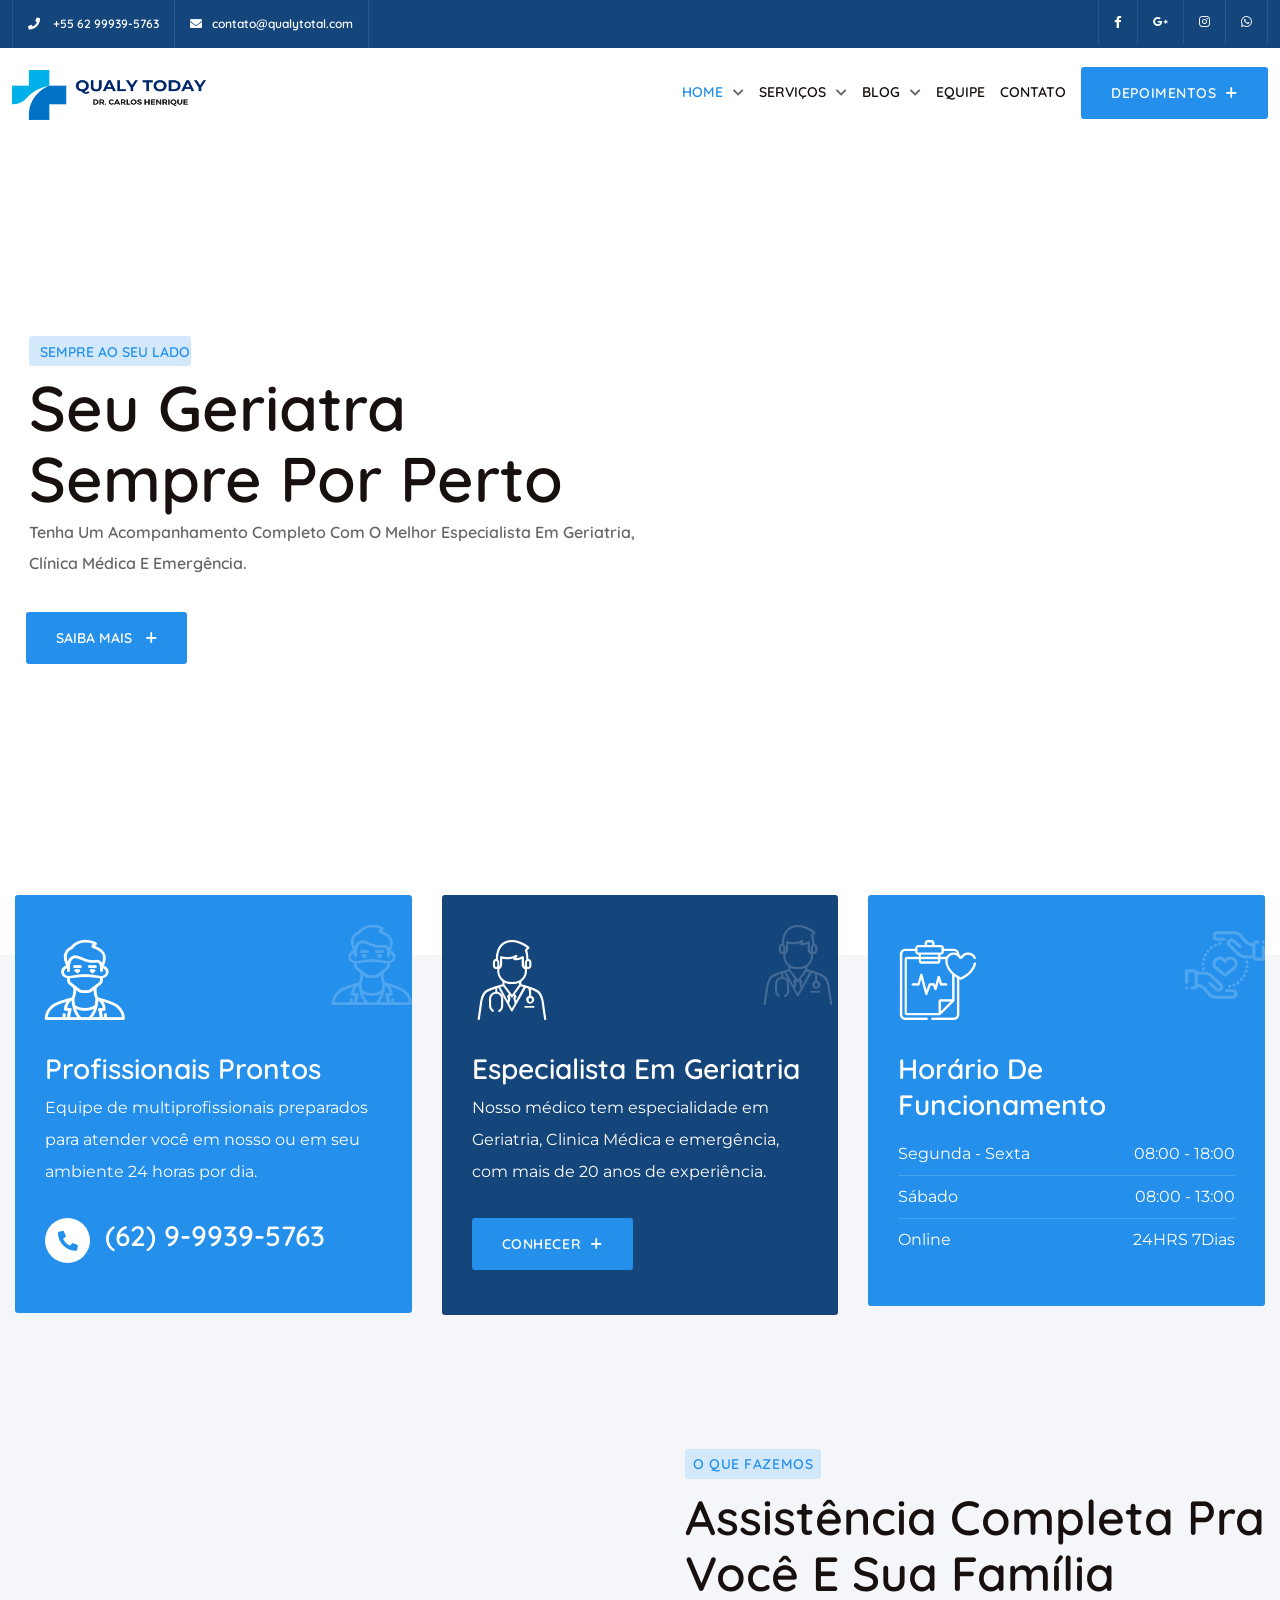
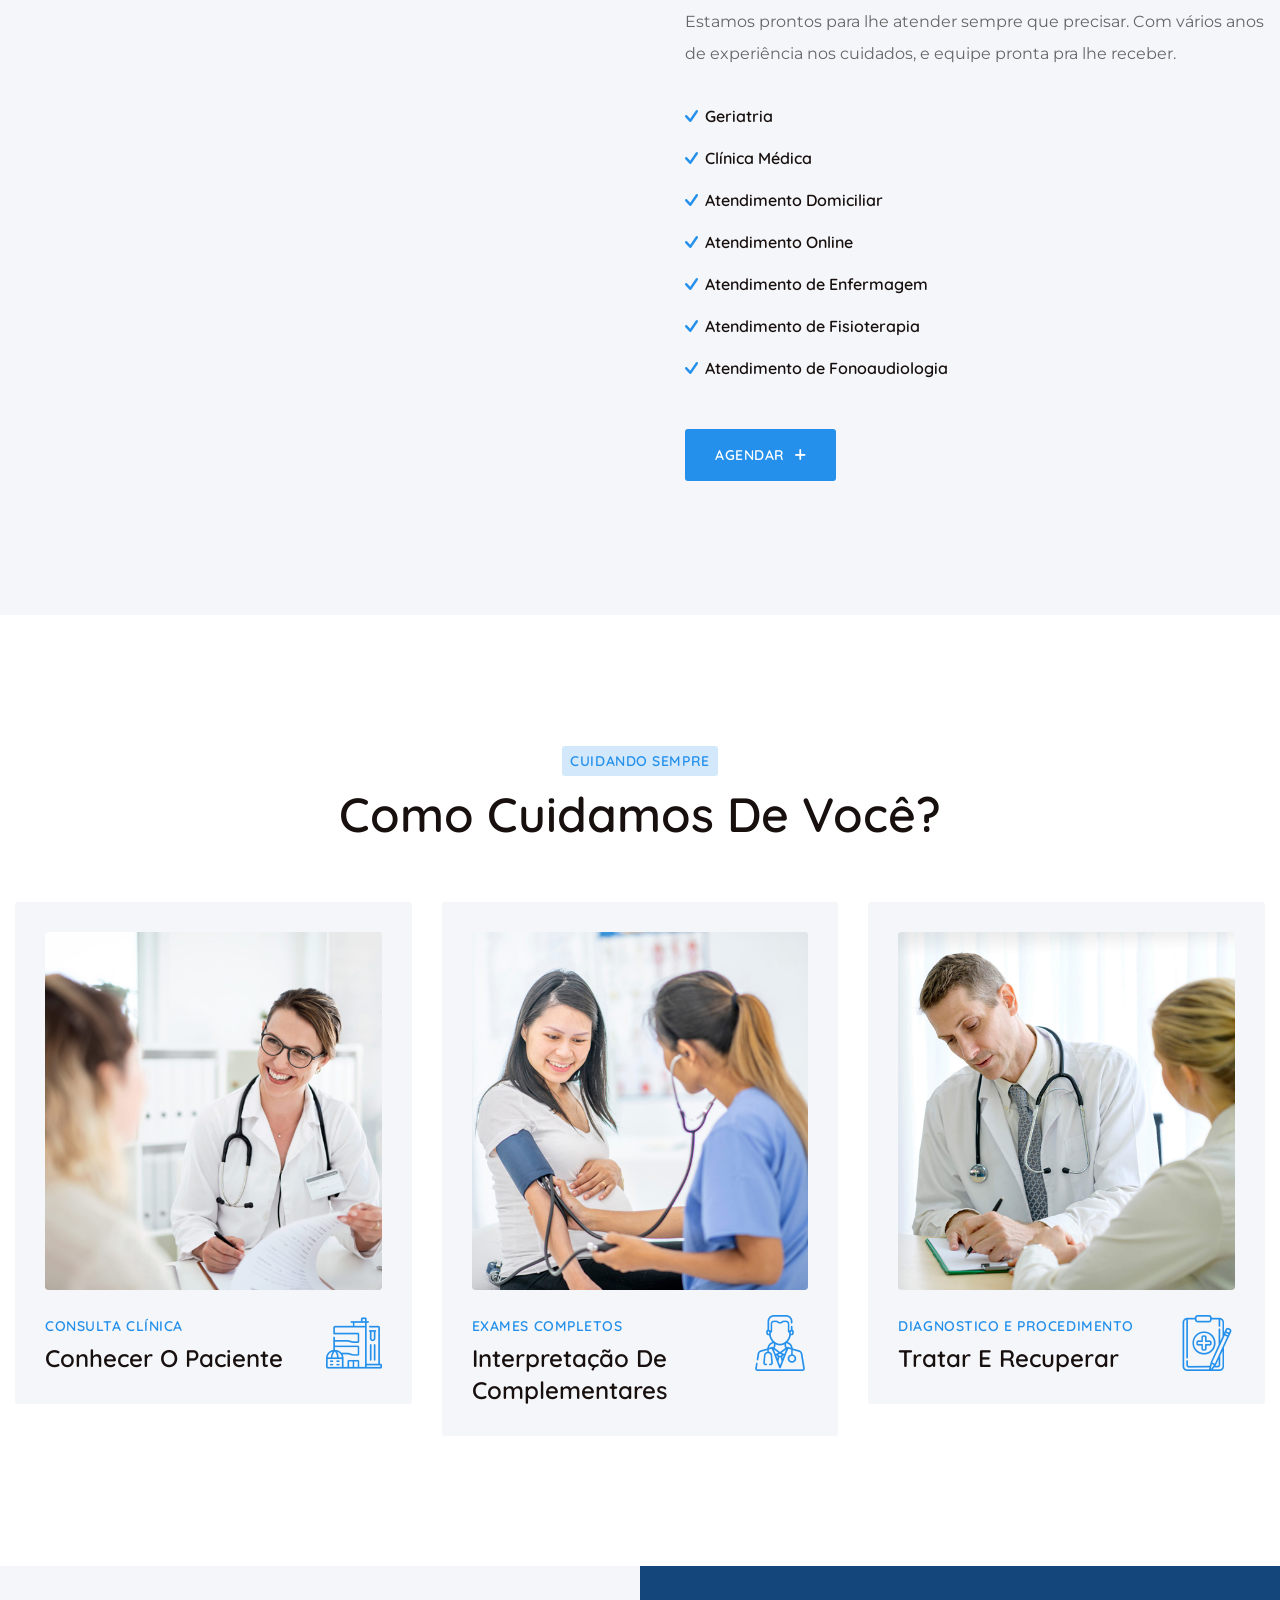
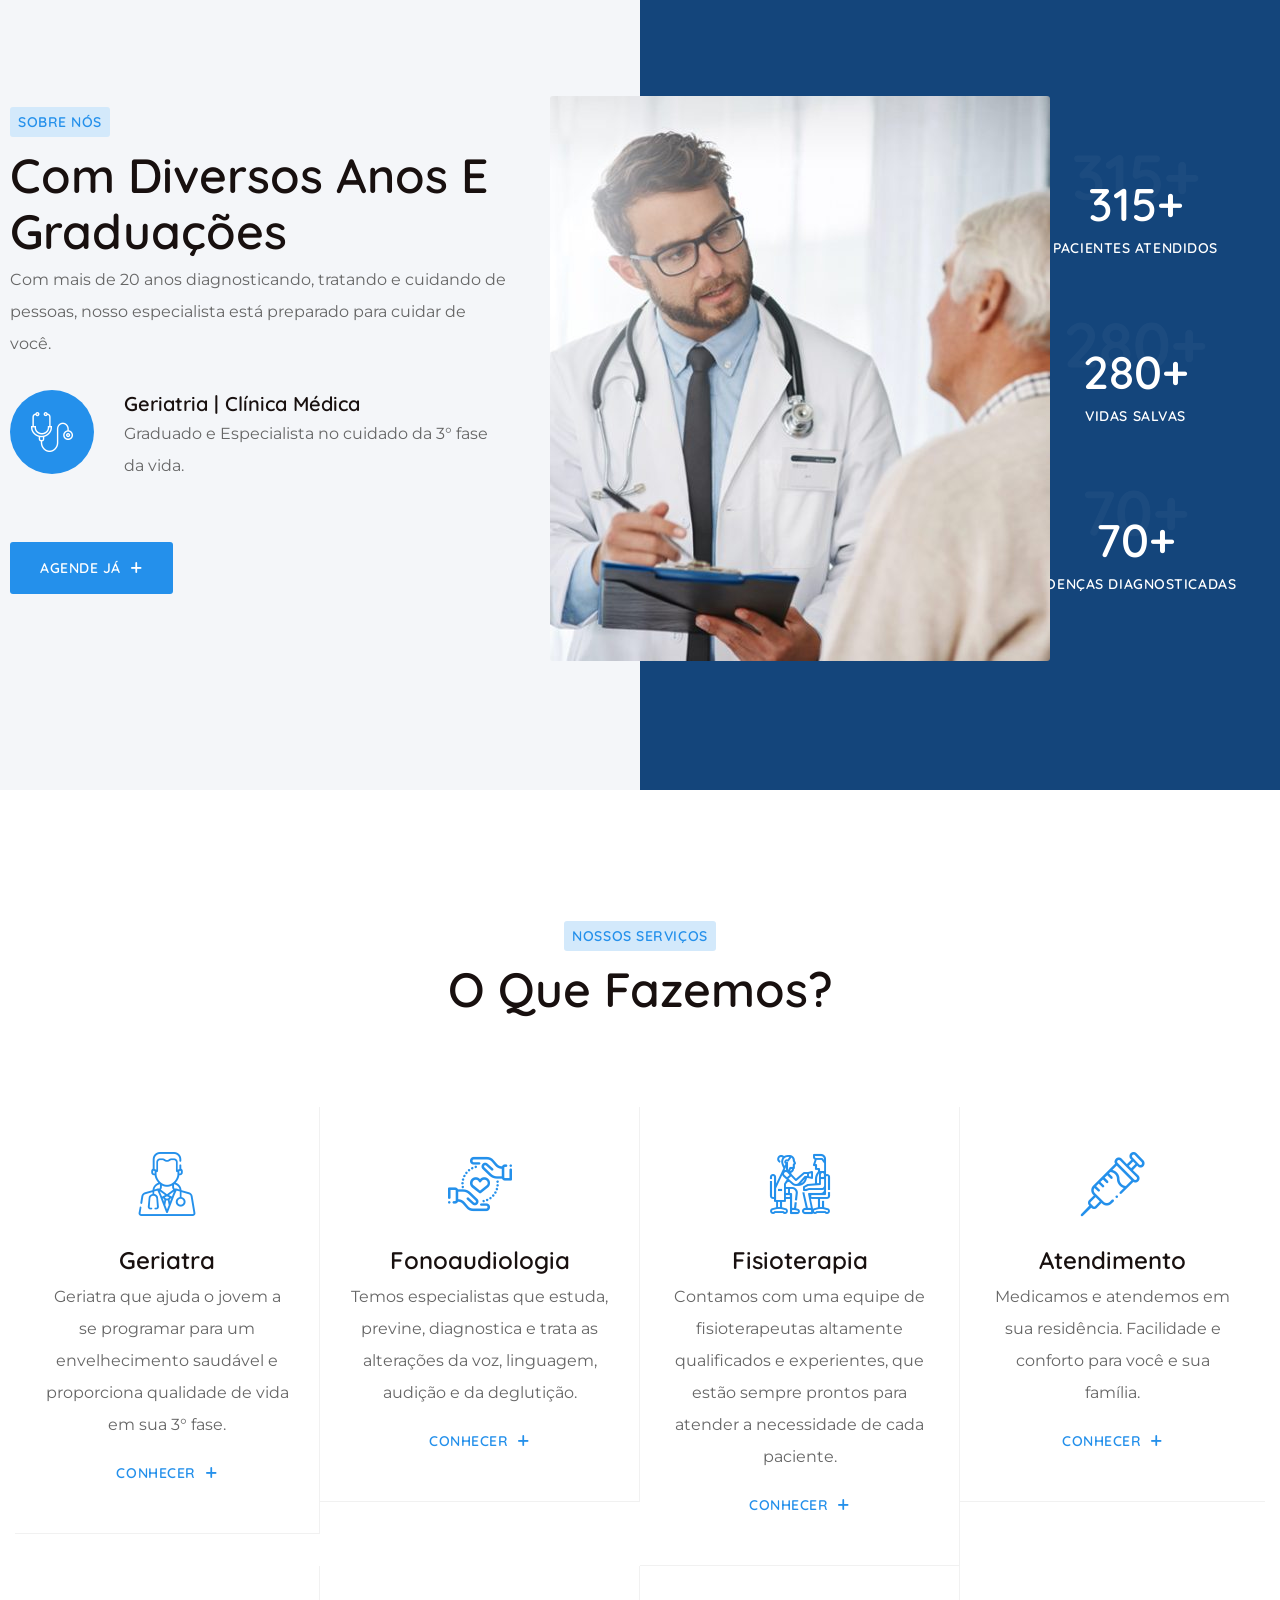
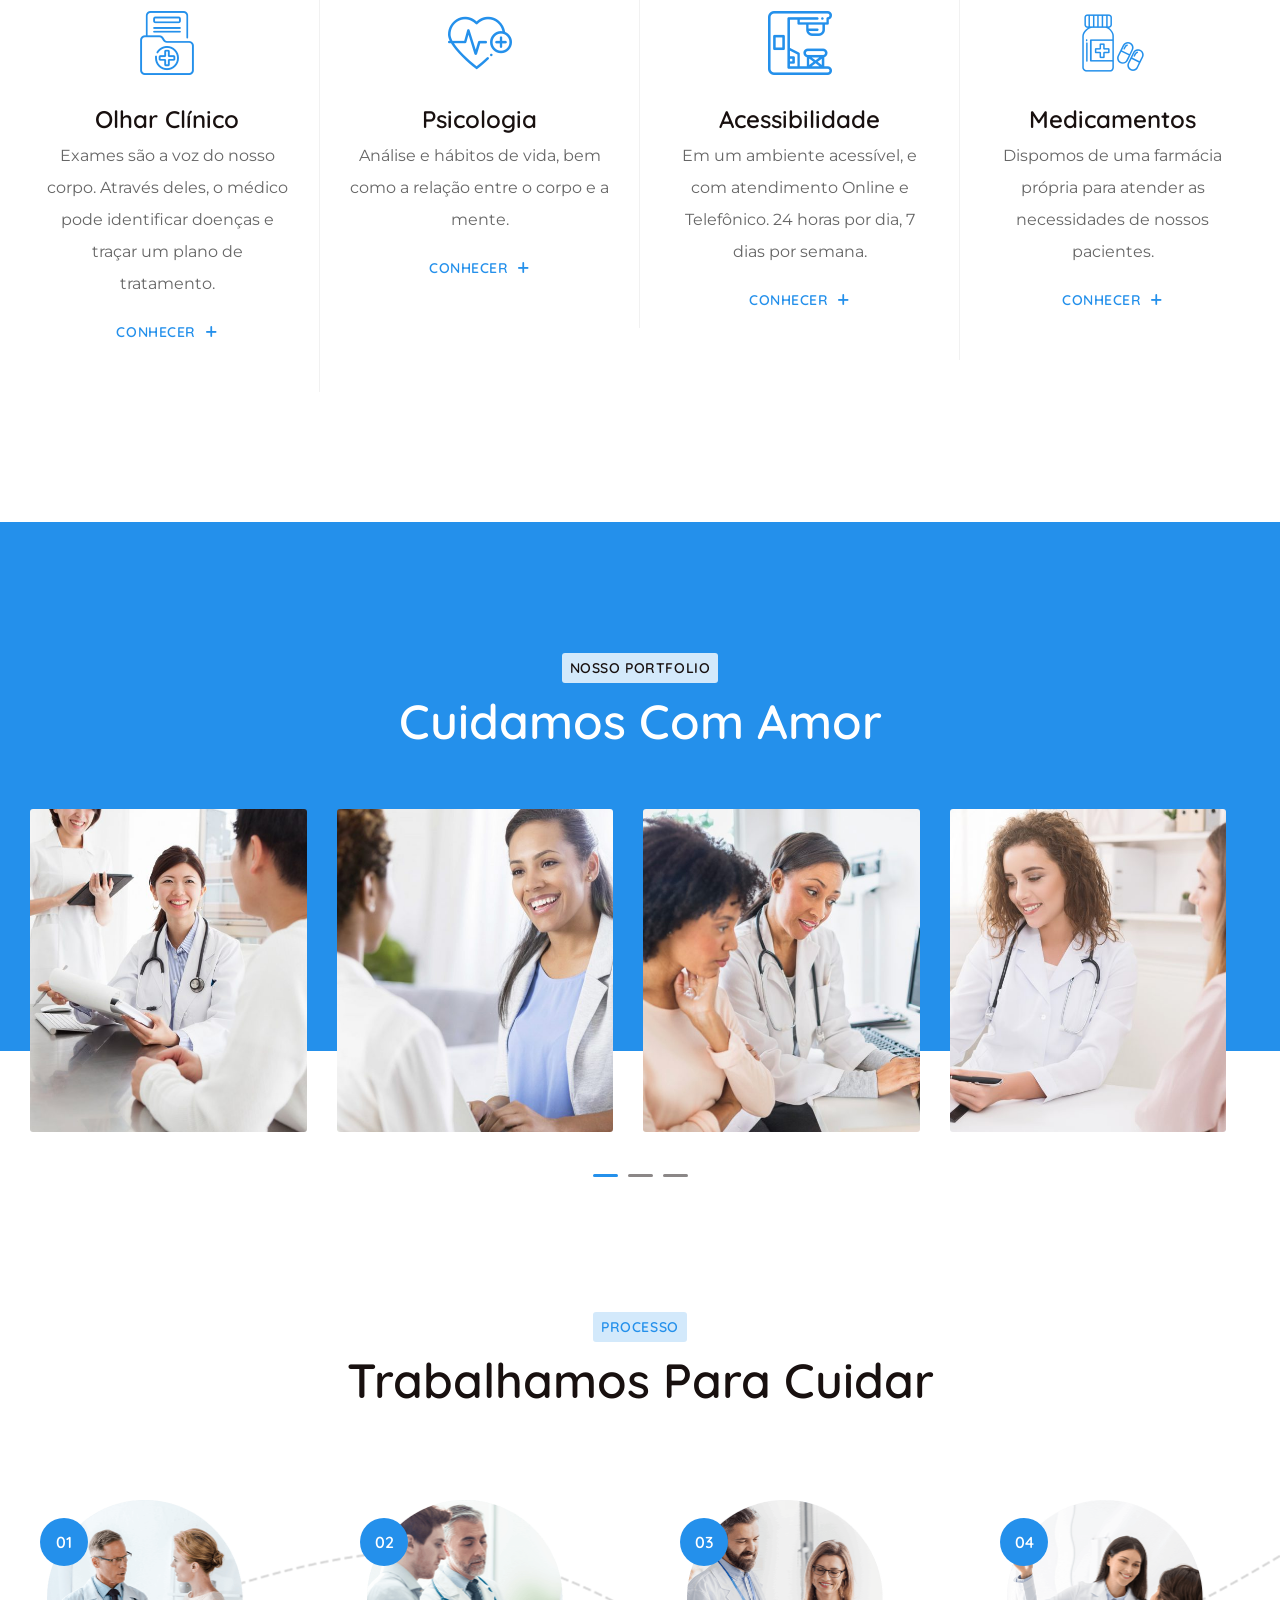
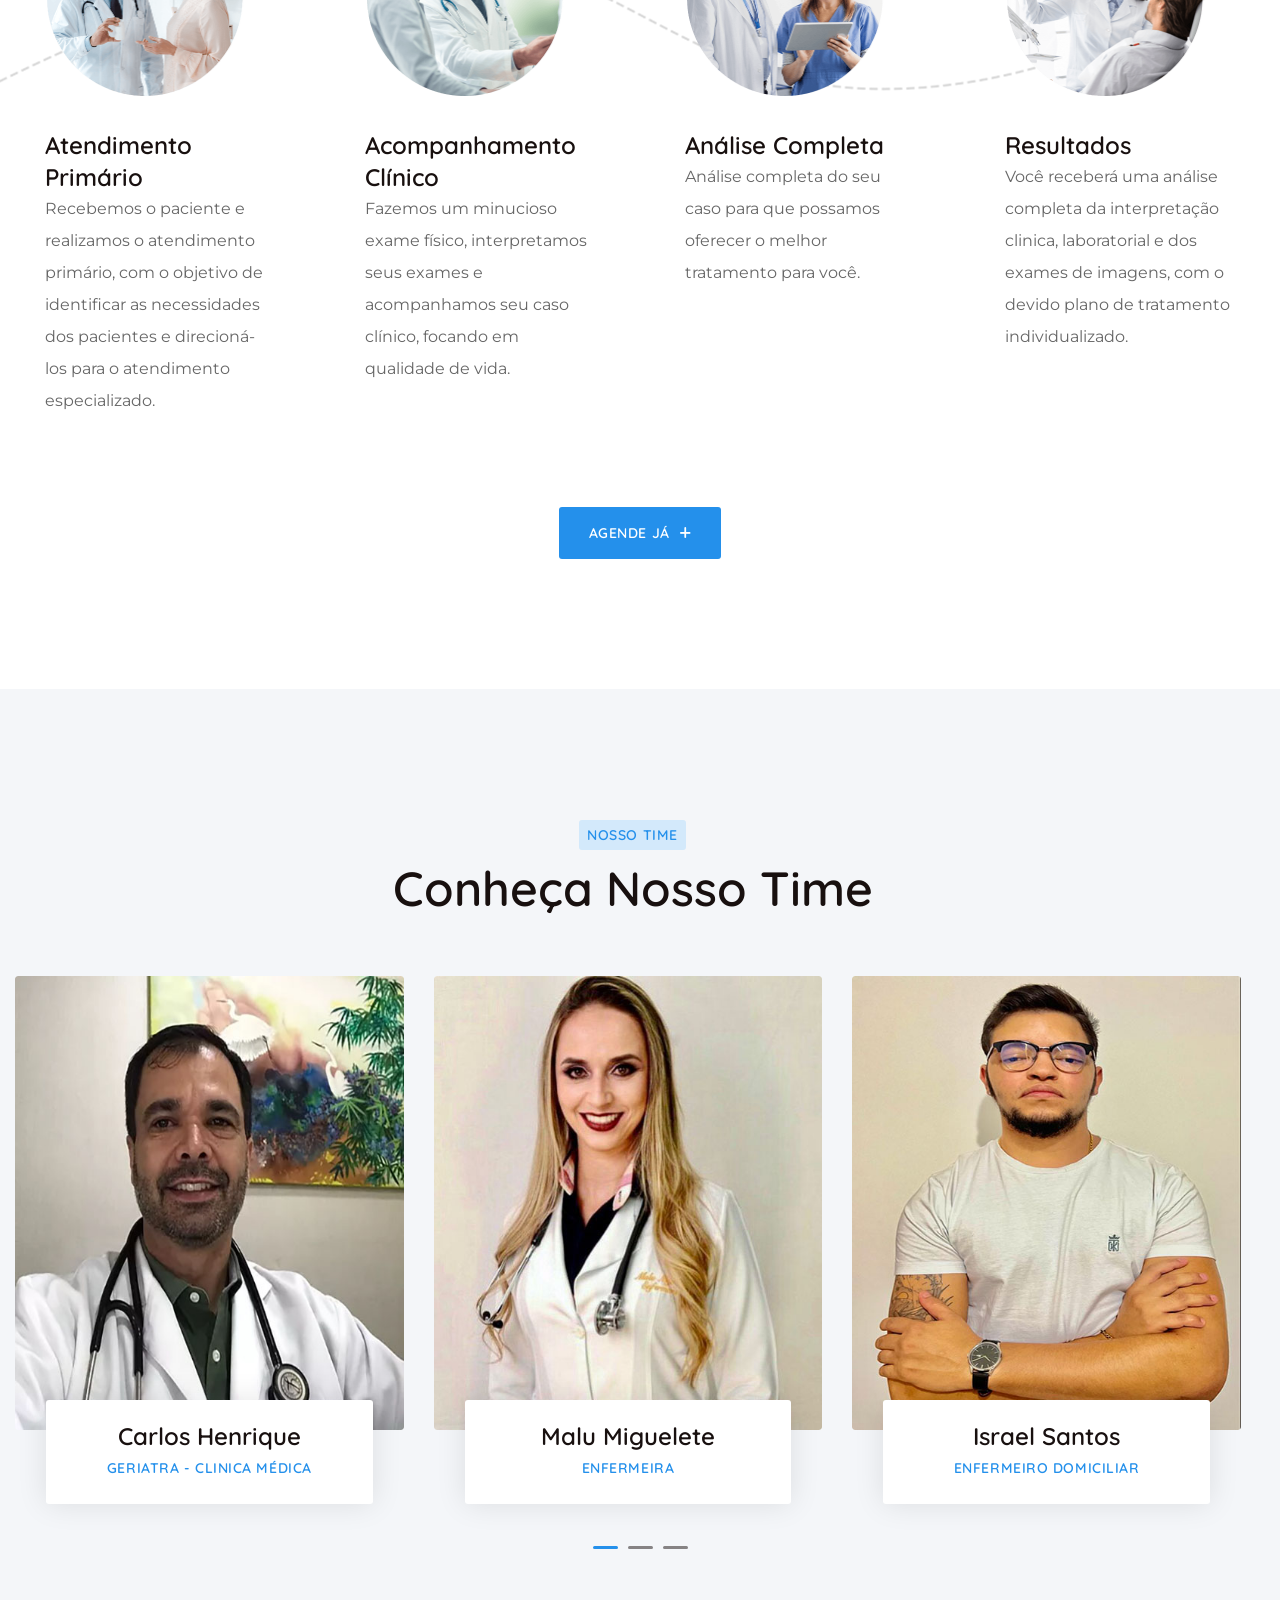
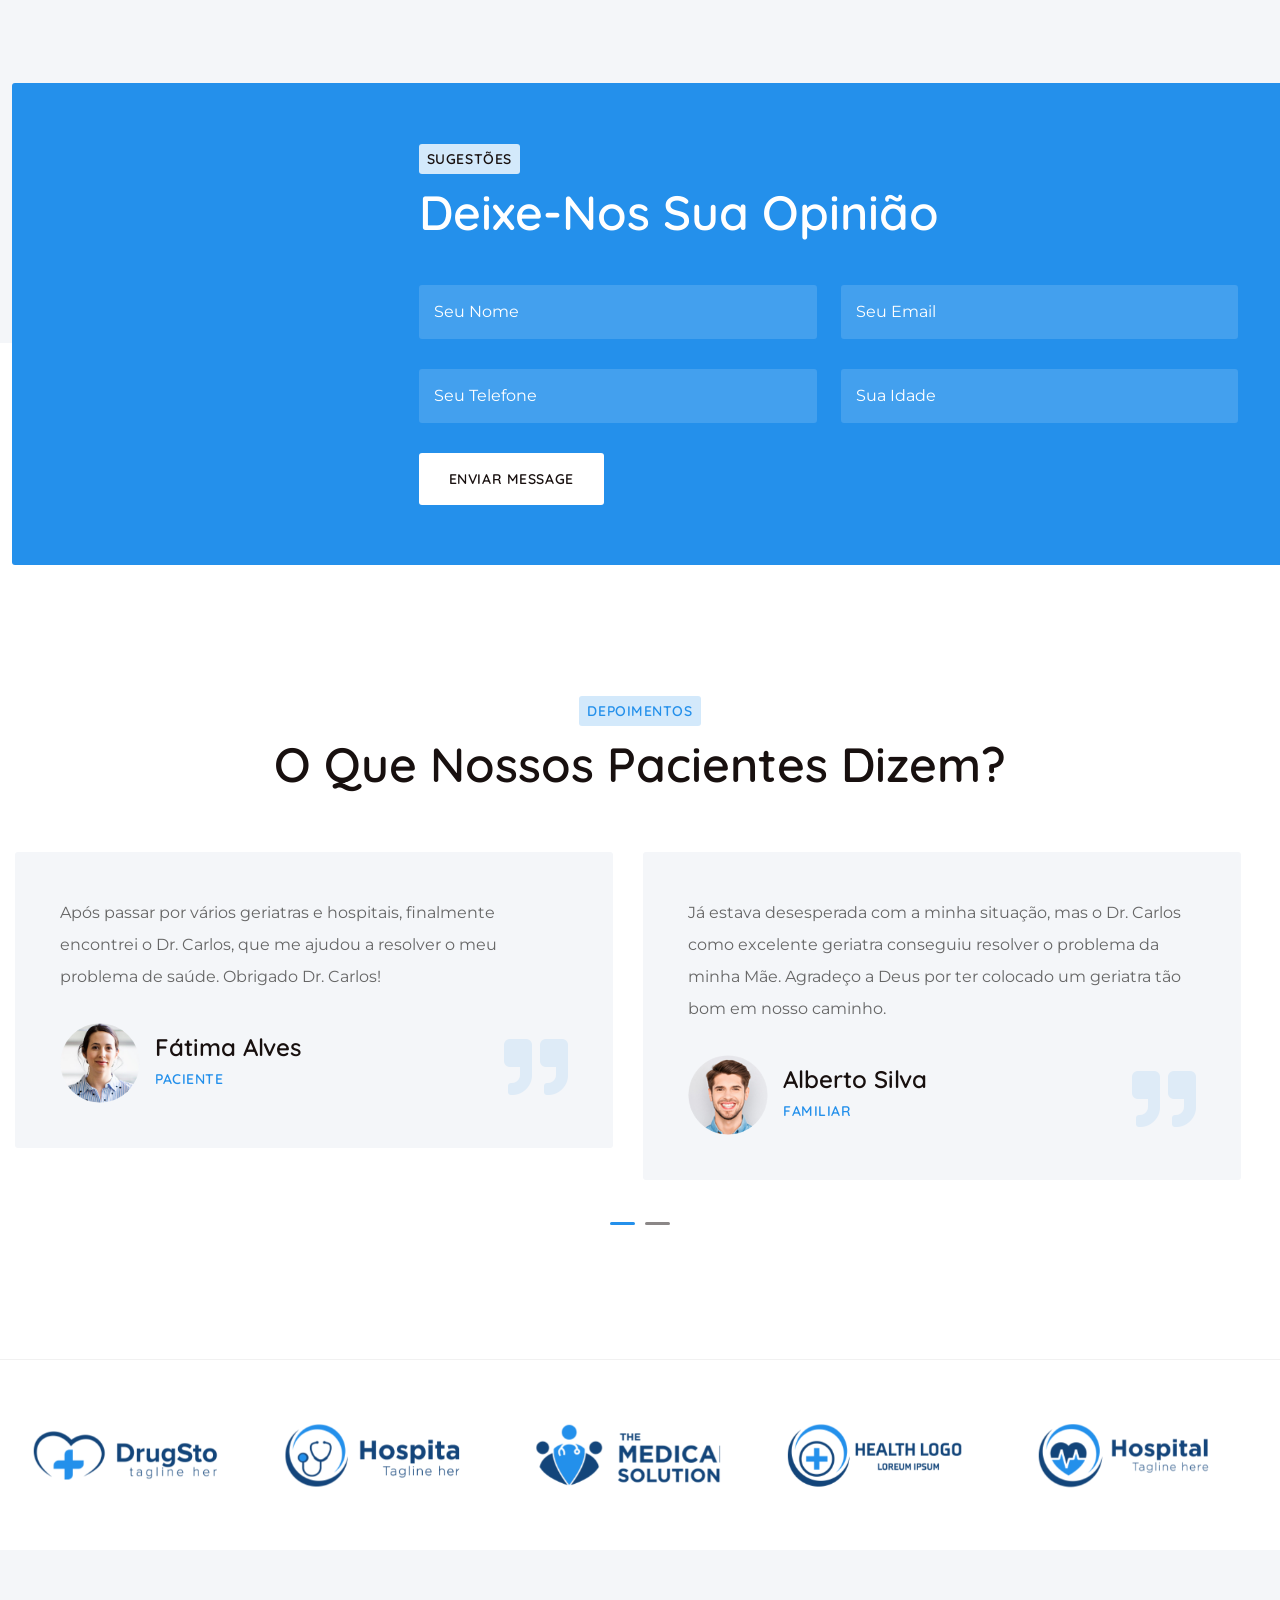
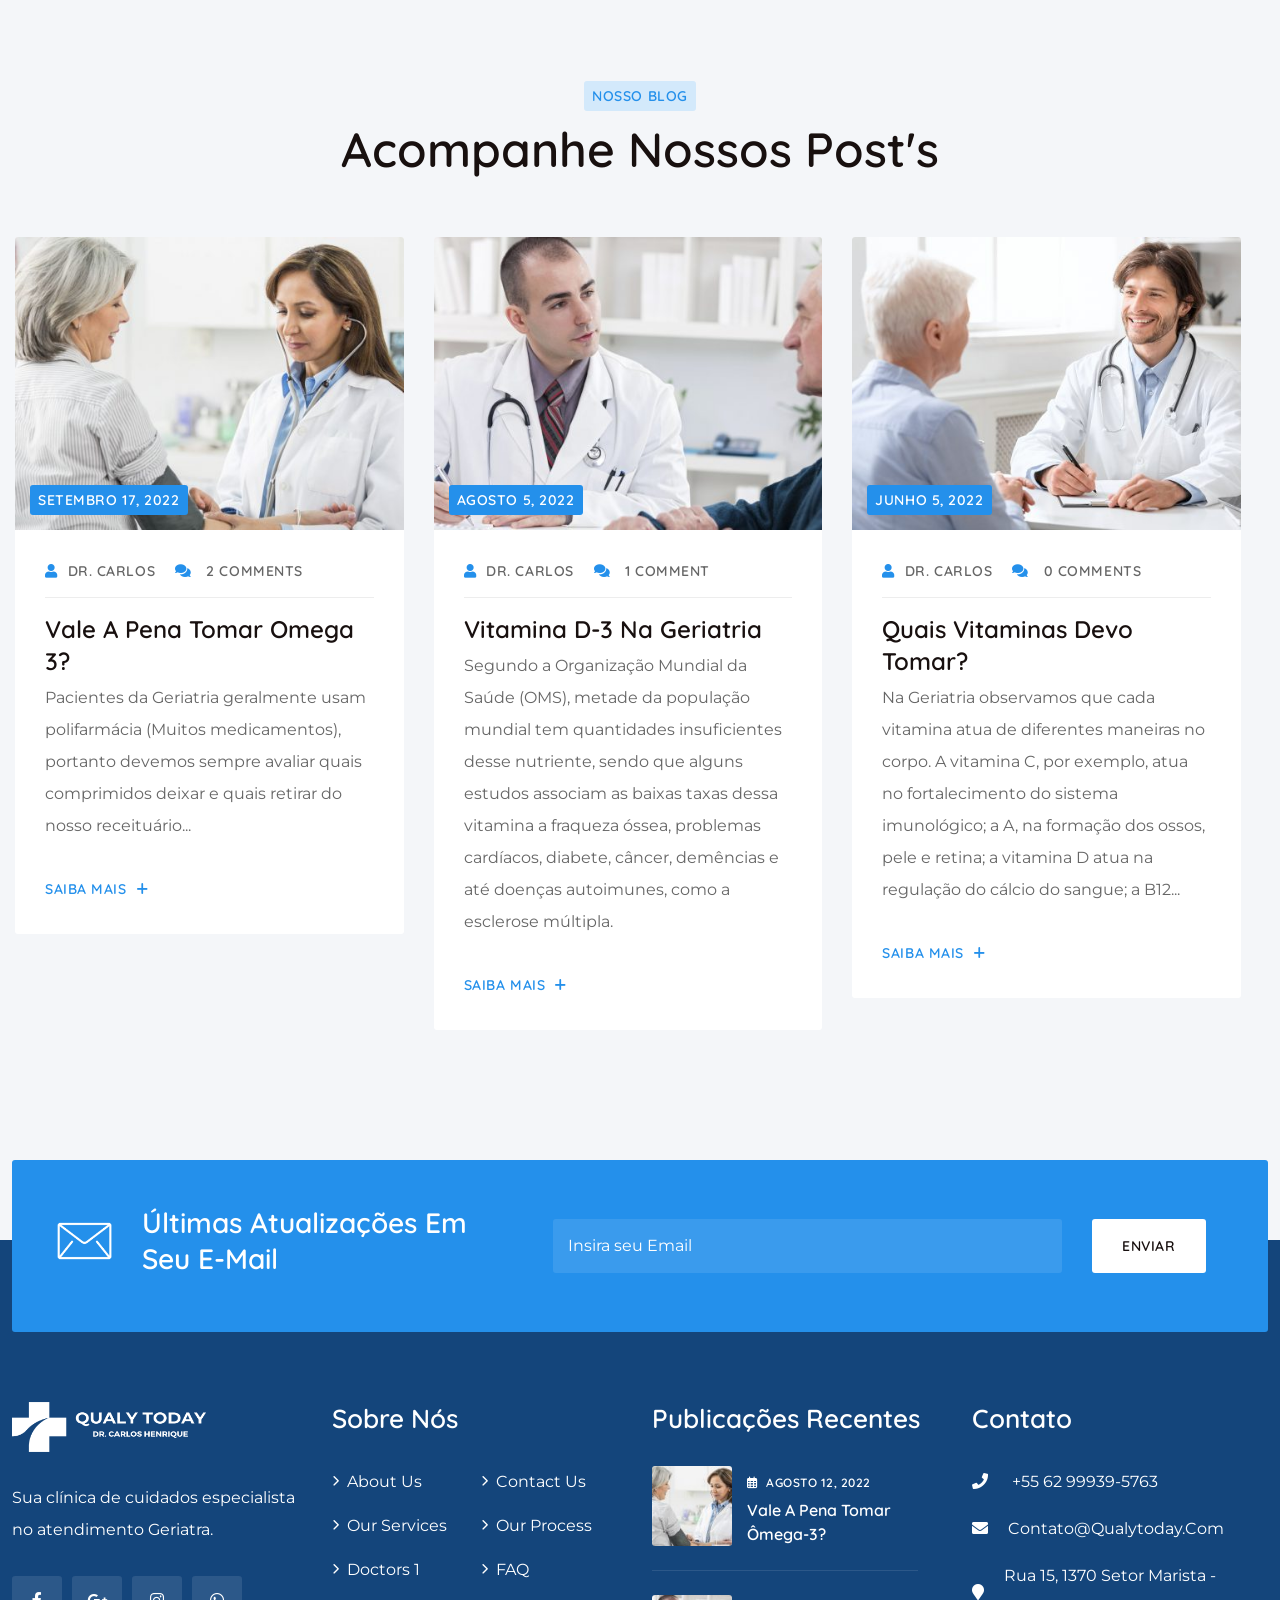
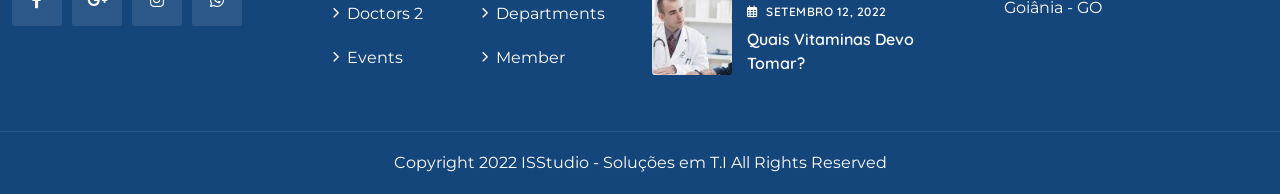
==== commit 85c814c0: "seo fix" ====
--- a/index.html
+++ b/index.html
@@ -126,6 +126,130 @@
 	<link rel="alternate" type="text/xml+oembed"
 		href="wp-json/oembed/1.0/embed5b03?url=https%3A%2F%2Fmedicate.peacefulqode.com%2F&amp;format=xml" />
 	<meta name="generator" content="Redux 4.3.16" />
+	<style id='rs-plugin-settings-inline-css'>
+		#rev_slider_24_1_wrapper .metis.tparrows {
+			background: #0072C5;
+			padding: 10px;
+			transition: all 0.3s;
+			-webkit-transition: all 0.3s;
+			width: 60px;
+			height: 60px;
+			box-sizing: border-box;
+			opacity: 1;
+		}
+
+		#rev_slider_24_1_wrapper .metis.tparrows.rs-touchhover {
+			background: rgba(255, 255, 255, 0.75)
+		}
+
+		#rev_slider_24_1_wrapper .metis.tparrows:before {
+			color: #000000;
+			transition: all 0.3s;
+			-webkit-transition: all 0.3s
+		}
+
+		#rev_slider_24_1_wrapper .metis.tparrows.rs-touchhover:before {
+			transform: scale(1.5)
+		}
+
+		#rev_slider_24_1_wrapper .hesperiden.tp-bullets:before {
+			content: ' ';
+			position: absolute;
+			width: 100%;
+			height: 100%;
+			background: transparent;
+			padding: 10px;
+			margin-left: -10px;
+			margin-top: -10px;
+			box-sizing: content-box;
+			border-radius: 8px
+		}
+
+		#rev_slider_24_1_wrapper .hesperiden .tp-bullet {
+			width: 12px;
+			height: 12px;
+			position: absolute;
+			background: #14457b;
+			background: -moz-linear-gradient(top, #14457b 0%, #14457b 100%);
+			background: -webkit-linear-gradient(top, #14457b 0%, #14457b 100%);
+			background: -o-linear-gradient(top, #14457b 0%, #14457b 100%);
+			background: -ms-linear-gradient(top, #14457b 0%, #14457b 100%);
+			background: linear-gradient(to bottom, #14457b 0%, #14457b 100%);
+			filter: progid:dximagetransform.microsoft.gradient(startcolorstr='#14457b', endcolorstr='#14457b', gradienttype=0);
+			border: 3px solid #e5e5e5;
+			border-radius: 50%;
+			cursor: pointer;
+			box-sizing: content-box
+		}
+
+		#rev_slider_24_1_wrapper .hesperiden .tp-bullet.rs-touchhover,
+		#rev_slider_24_1_wrapper .hesperiden .tp-bullet.selected {
+			background: #2490eb
+		}
+	</style>
+	<style>
+		/*! elementor - v3.7.1 - 14-08-2022 */
+		.elementor-testimonial-wrapper {
+			overflow: hidden;
+			text-align: center
+		}
+
+		.elementor-testimonial-wrapper .elementor-testimonial-content {
+			font-size: 1.3em;
+			margin-bottom: 20px
+		}
+
+		.elementor-testimonial-wrapper .elementor-testimonial-name {
+			line-height: 1.5;
+			display: block
+		}
+
+		.elementor-testimonial-wrapper .elementor-testimonial-job {
+			font-size: .85em;
+			display: block
+		}
+
+		.elementor-testimonial-wrapper .elementor-testimonial-meta {
+			width: 100%;
+			line-height: 1
+		}
+
+		.elementor-testimonial-wrapper .elementor-testimonial-meta-inner {
+			display: inline-block
+		}
+
+		.elementor-testimonial-wrapper .elementor-testimonial-meta .elementor-testimonial-details,
+		.elementor-testimonial-wrapper .elementor-testimonial-meta .elementor-testimonial-image {
+			display: table-cell;
+			vertical-align: middle
+		}
+
+		.elementor-testimonial-wrapper .elementor-testimonial-meta .elementor-testimonial-image img {
+			width: 60px;
+			height: 60px;
+			border-radius: 50%;
+			-o-object-fit: cover;
+			object-fit: cover;
+			max-width: none
+		}
+
+		.elementor-testimonial-wrapper .elementor-testimonial-meta.elementor-testimonial-image-position-aside .elementor-testimonial-image {
+			padding-right: 15px
+		}
+
+		.elementor-testimonial-wrapper .elementor-testimonial-meta.elementor-testimonial-image-position-aside .elementor-testimonial-details {
+			text-align: left
+		}
+
+		.elementor-testimonial-wrapper .elementor-testimonial-meta.elementor-testimonial-image-position-top .elementor-testimonial-details,
+		.elementor-testimonial-wrapper .elementor-testimonial-meta.elementor-testimonial-image-position-top .elementor-testimonial-image {
+			display: block
+		}
+
+		.elementor-testimonial-wrapper .elementor-testimonial-meta.elementor-testimonial-image-position-top .elementor-testimonial-image {
+			margin-bottom: 20px
+		}
+	</style>
 	<style id='global-styles-inline-css'>
 		body {
 			--wp--preset--color--black: #000000;
@@ -540,6 +664,25 @@
 
 		.pt-breadcrumb {
 			background-image: url(wp-content/uploads/2022/04/breadcrumb-image-1.jpg) !important;
+		}
+	</style>
+	<style>
+		/*! elementor - v3.7.1 - 14-08-2022 */
+		.elementor-widget-image {
+			text-align: center
+		}
+
+		.elementor-widget-image a {
+			display: inline-block
+		}
+
+		.elementor-widget-image a img[src$=".svg"] {
+			width: 48px
+		}
+
+		.elementor-widget-image img {
+			vertical-align: middle;
+			display: inline-block
 		}
 	</style>
 	<noscript>
@@ -1105,9 +1248,7 @@
 																											data-thumb="//medicate.peacefulqode.com/wp-content/uploads/revslider/home-1-11/2-51-50x100.jpg"
 																											data-in="o:0;"
 																											data-out="a:false;">
-																											<img title="image"
-																												title="image"
-																												loading="lazy"
+																											<img loading="lazy"
 																												src="wp-content/plugins/revslider/public/assets/assets/dummy.png"
 																												alt="dummy"
 																												title="2-51.jpg"
@@ -1239,8 +1380,7 @@
 																											data-thumb="//medicate.peacefulqode.com/wp-content/uploads/2022/03/3-2-50x100.jpg"
 																											data-in="o:0;"
 																											data-out="a:false;">
-																											<img title="image"
-																												loading="lazy"
+																											<img loading="lazy"
 																												src="wp-content/plugins/revslider/public/assets/assets/dummy.png"
 																												alt="dummy"
 																												title="3-2"
@@ -1636,26 +1776,8 @@
 																					data-widget_type="image.default">
 																					<div
 																						class="elementor-widget-container">
-																						<style>
-																							/*! elementor - v3.7.1 - 14-08-2022 */
-																							.elementor-widget-image {
-																								text-align: center
-																							}
-
-																							.elementor-widget-image a {
-																								display: inline-block
-																							}
-
-																							.elementor-widget-image a img[src$=".svg"] {
-																								width: 48px
-																							}
-
-																							.elementor-widget-image img {
-																								vertical-align: middle;
-																								display: inline-block
-																							}
-																						</style> <img title="image"
-																							width="705" height="754"
+																						<img title="image" width="705"
+																							height="754"
 																							src="wp-content/uploads/2022/03/about-img-1.jpg"
 																							class="attachment-full size-full"
 																							alt="sobre" loading="lazy"
@@ -2335,8 +2457,7 @@
 																	data-settings="{&quot;_position&quot;:&quot;absolute&quot;}"
 																	data-widget_type="image.default">
 																	<div class="elementor-widget-container">
-																		<img title="image"
-																			src="wp-content/uploads/elementor/thumbs/1-1-pmq289pw896vaf3ufv2e7dl1i0cjcjviez2pshm6fm.jpg"
+																		<img src="wp-content/uploads/elementor/thumbs/1-1-pmq289pw896vaf3ufv2e7dl1i0cjcjviez2pshm6fm.jpg"
 																			title="1" alt="1" />
 																	</div>
 																</div>
@@ -2667,7 +2788,7 @@
 																									identificar doenças
 																									e traçar um plano de
 																									tratamento. </p>
-																								</p>
+
 																								<div
 																									class="pt-btn-container">
 																									<a title="anchor"
@@ -2727,7 +2848,7 @@
 																									relação entre o
 																									corpo e a mente.
 																								</p>
-																								</p>
+
 																								<div
 																									class="pt-btn-container">
 																									<a title="anchor"
@@ -4559,69 +4680,7 @@
 																					data-widget_type="testimonial.default">
 																					<div
 																						class="elementor-widget-container">
-																						<style>
-																							/*! elementor - v3.7.1 - 14-08-2022 */
-																							.elementor-testimonial-wrapper {
-																								overflow: hidden;
-																								text-align: center
-																							}
-
-																							.elementor-testimonial-wrapper .elementor-testimonial-content {
-																								font-size: 1.3em;
-																								margin-bottom: 20px
-																							}
-
-																							.elementor-testimonial-wrapper .elementor-testimonial-name {
-																								line-height: 1.5;
-																								display: block
-																							}
-
-																							.elementor-testimonial-wrapper .elementor-testimonial-job {
-																								font-size: .85em;
-																								display: block
-																							}
-
-																							.elementor-testimonial-wrapper .elementor-testimonial-meta {
-																								width: 100%;
-																								line-height: 1
-																							}
-
-																							.elementor-testimonial-wrapper .elementor-testimonial-meta-inner {
-																								display: inline-block
-																							}
-
-																							.elementor-testimonial-wrapper .elementor-testimonial-meta .elementor-testimonial-details,
-																							.elementor-testimonial-wrapper .elementor-testimonial-meta .elementor-testimonial-image {
-																								display: table-cell;
-																								vertical-align: middle
-																							}
-
-																							.elementor-testimonial-wrapper .elementor-testimonial-meta .elementor-testimonial-image img {
-																								width: 60px;
-																								height: 60px;
-																								border-radius: 50%;
-																								-o-object-fit: cover;
-																								object-fit: cover;
-																								max-width: none
-																							}
-
-																							.elementor-testimonial-wrapper .elementor-testimonial-meta.elementor-testimonial-image-position-aside .elementor-testimonial-image {
-																								padding-right: 15px
-																							}
-
-																							.elementor-testimonial-wrapper .elementor-testimonial-meta.elementor-testimonial-image-position-aside .elementor-testimonial-details {
-																								text-align: left
-																							}
-
-																							.elementor-testimonial-wrapper .elementor-testimonial-meta.elementor-testimonial-image-position-top .elementor-testimonial-details,
-																							.elementor-testimonial-wrapper .elementor-testimonial-meta.elementor-testimonial-image-position-top .elementor-testimonial-image {
-																								display: block
-																							}
-
-																							.elementor-testimonial-wrapper .elementor-testimonial-meta.elementor-testimonial-image-position-top .elementor-testimonial-image {
-																								margin-bottom: 20px
-																							}
-																						</style>
+
 																						<div
 																							class="pt-testimonial pt-testimonial-style-1 ">
 																							<div class="owl-carousel"
@@ -4668,7 +4727,7 @@
 																													Dr.
 																													Carlos!
 																												</p>
-																												</p>
+
 																											</div>
 																										</div>
 																										<div
@@ -6183,8 +6242,7 @@
 																												class="pt-post-date">
 
 																												<a title="anchor"
-																													href="https:
-																													//www.portaldoenvelhecimento.com.br/habilidades-cognitivas-nao-declinam-necessariamente-com-a-idade-revela-estudo/"
+																													href="https://www.portaldoenvelhecimento.com.br/habilidades-cognitivas-nao-declinam-necessariamente-com-a-idade-revela-estudo/"
 																													target="_blank">
 
 																													<span>Outubro
@@ -6215,7 +6273,6 @@
 																														class="pt-post-comment">
 																														<a title="anchor"
 																															href="https://www.portaldoenvelhecimento.com.br/habilidades-cognitivas-nao-declinam-necessariamente-com-a-idade-revela-estudo/"
-																															target="_blank"
 																															target="_blank"><i
 																																class="fa fa-comments"></i>
 																															0
@@ -6668,67 +6725,7 @@
 		href='wp-content/plugins/elementor/assets/lib/animations/animations.minf43b.css?ver=3.7.1' media='all' />
 	<link rel='stylesheet' id='rs-plugin-settings-css'
 		href='wp-content/plugins/revslider/public/assets/css/rs6be51.css?ver=6.5.19' media='all' />
-	<style id='rs-plugin-settings-inline-css'>
-		#rev_slider_24_1_wrapper .metis.tparrows {
-			background: #0072C5;
-			padding: 10px;
-			transition: all 0.3s;
-			-webkit-transition: all 0.3s;
-			width: 60px;
-			height: 60px;
-			box-sizing: border-box;
-			opacity: 1;
-		}
-
-		#rev_slider_24_1_wrapper .metis.tparrows.rs-touchhover {
-			background: rgba(255, 255, 255, 0.75)
-		}
-
-		#rev_slider_24_1_wrapper .metis.tparrows:before {
-			color: #000000;
-			transition: all 0.3s;
-			-webkit-transition: all 0.3s
-		}
-
-		#rev_slider_24_1_wrapper .metis.tparrows.rs-touchhover:before {
-			transform: scale(1.5)
-		}
-
-		#rev_slider_24_1_wrapper .hesperiden.tp-bullets:before {
-			content: ' ';
-			position: absolute;
-			width: 100%;
-			height: 100%;
-			background: transparent;
-			padding: 10px;
-			margin-left: -10px;
-			margin-top: -10px;
-			box-sizing: content-box;
-			border-radius: 8px
-		}
-
-		#rev_slider_24_1_wrapper .hesperiden .tp-bullet {
-			width: 12px;
-			height: 12px;
-			position: absolute;
-			background: #14457b;
-			background: -moz-linear-gradient(top, #14457b 0%, #14457b 100%);
-			background: -webkit-linear-gradient(top, #14457b 0%, #14457b 100%);
-			background: -o-linear-gradient(top, #14457b 0%, #14457b 100%);
-			background: -ms-linear-gradient(top, #14457b 0%, #14457b 100%);
-			background: linear-gradient(to bottom, #14457b 0%, #14457b 100%);
-			filter: progid:dximagetransform.microsoft.gradient(startcolorstr='#14457b', endcolorstr='#14457b', gradienttype=0);
-			border: 3px solid #e5e5e5;
-			border-radius: 50%;
-			cursor: pointer;
-			box-sizing: content-box
-		}
-
-		#rev_slider_24_1_wrapper .hesperiden .tp-bullet.rs-touchhover,
-		#rev_slider_24_1_wrapper .hesperiden .tp-bullet.selected {
-			background: #2490eb
-		}
-	</style>
+
 	<script src='wp-includes/js/dist/vendor/regenerator-runtime.min3937.js?ver=0.13.9'
 		id='regenerator-runtime-js'></script>
 	<script src='wp-includes/js/dist/vendor/wp-polyfill.min2c7c.js?ver=3.15.0' id='wp-polyfill-js'></script>
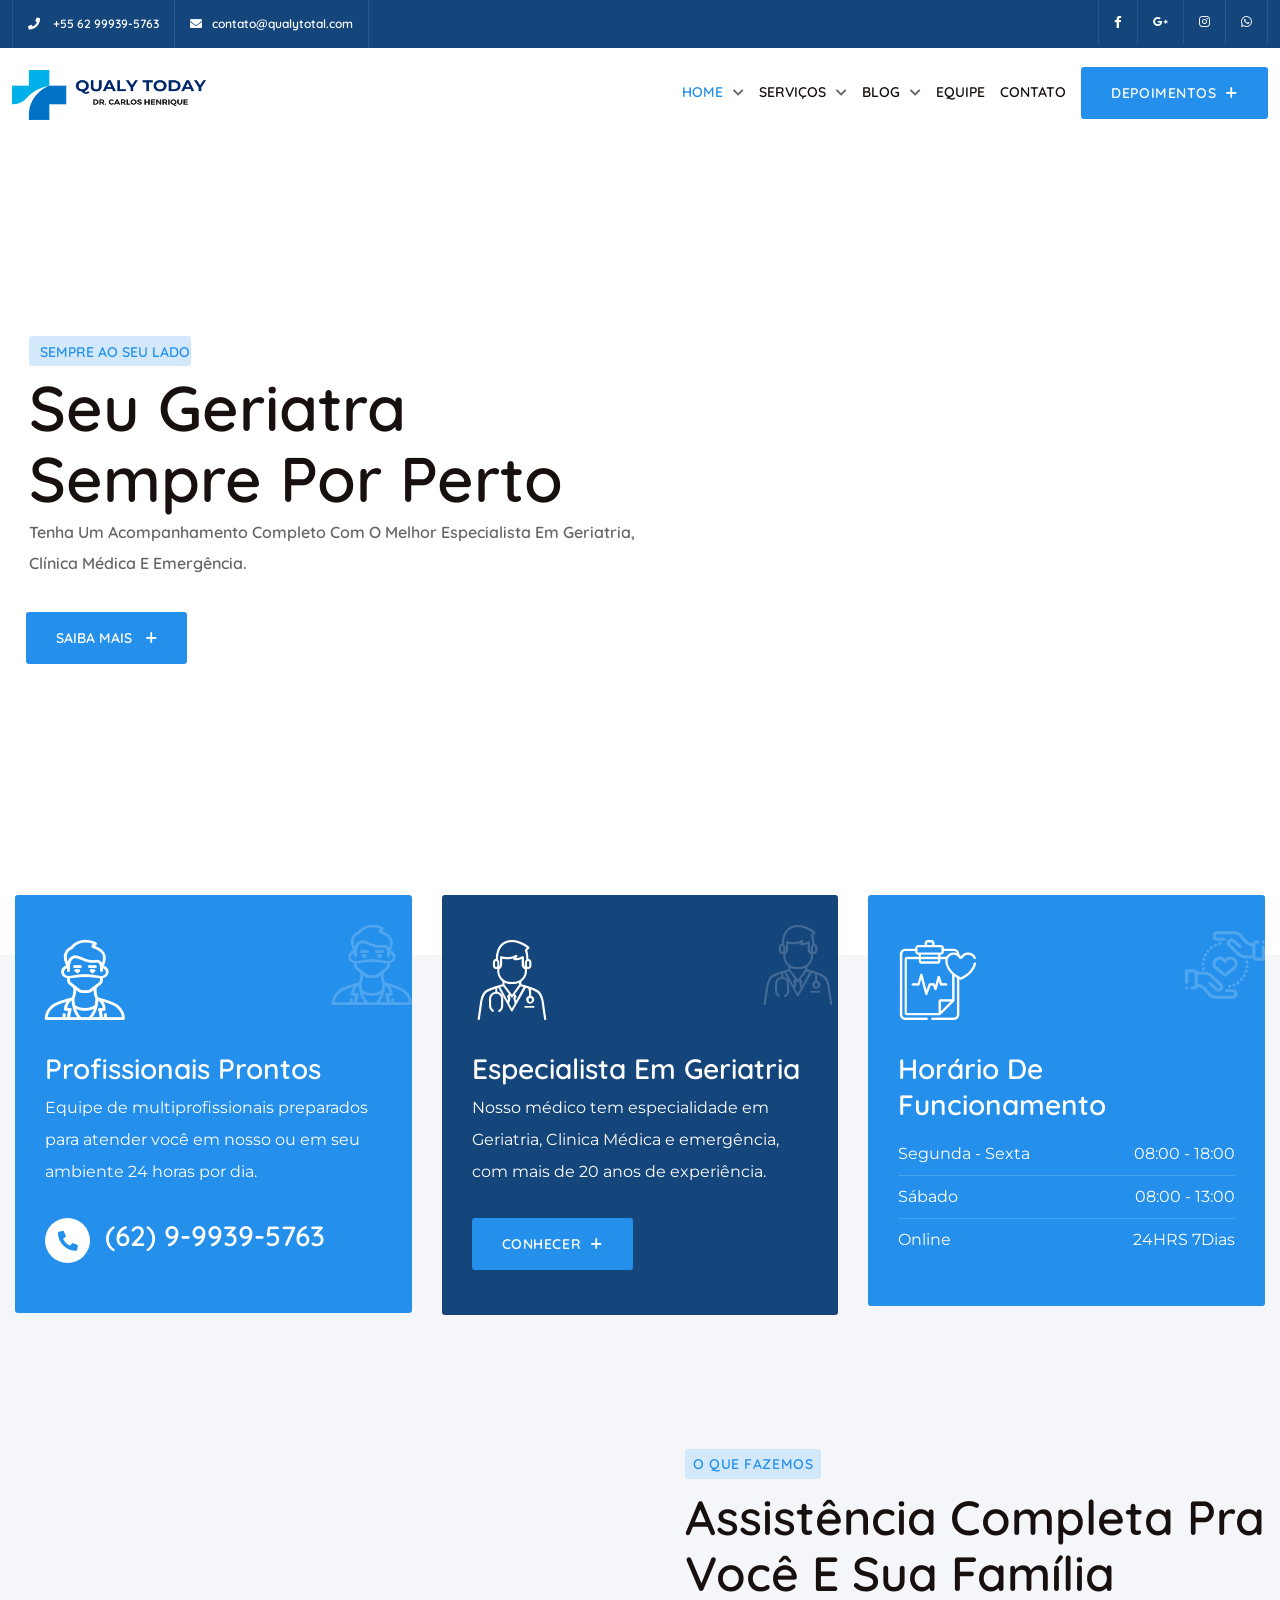
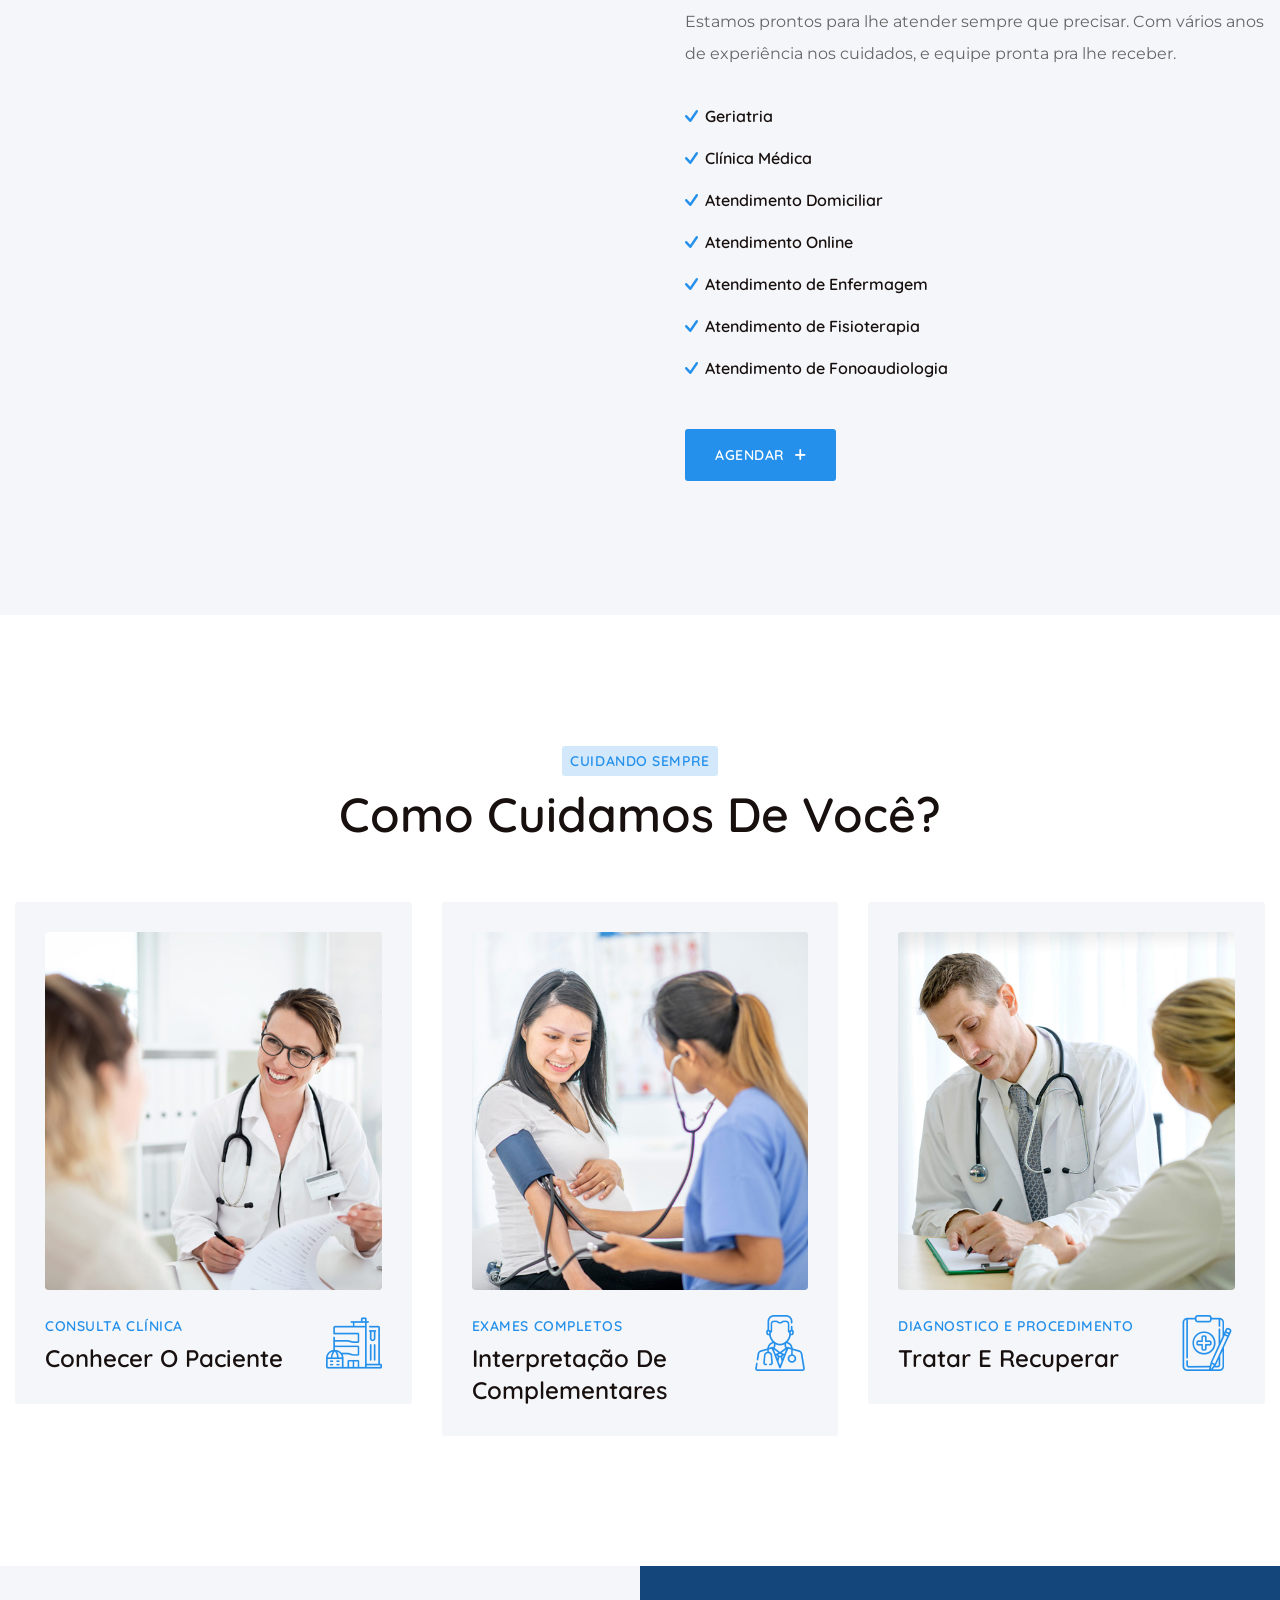
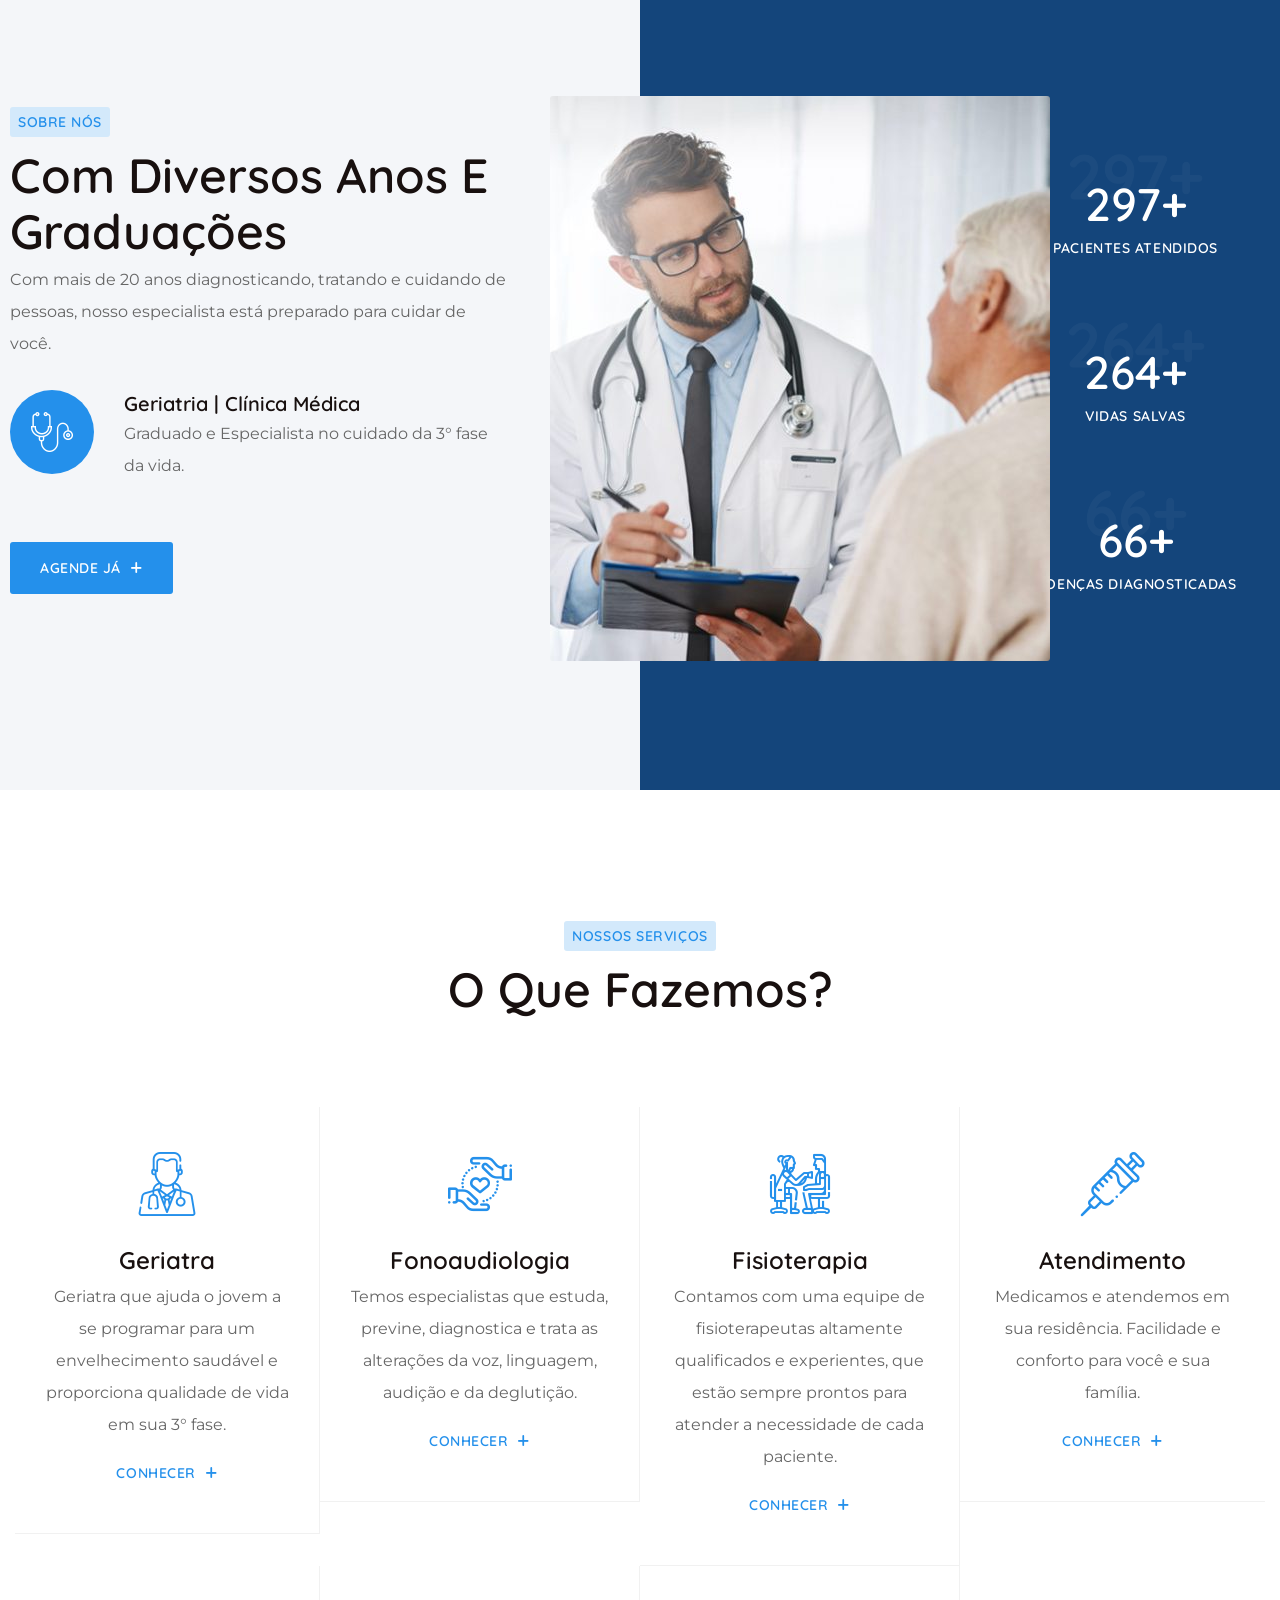
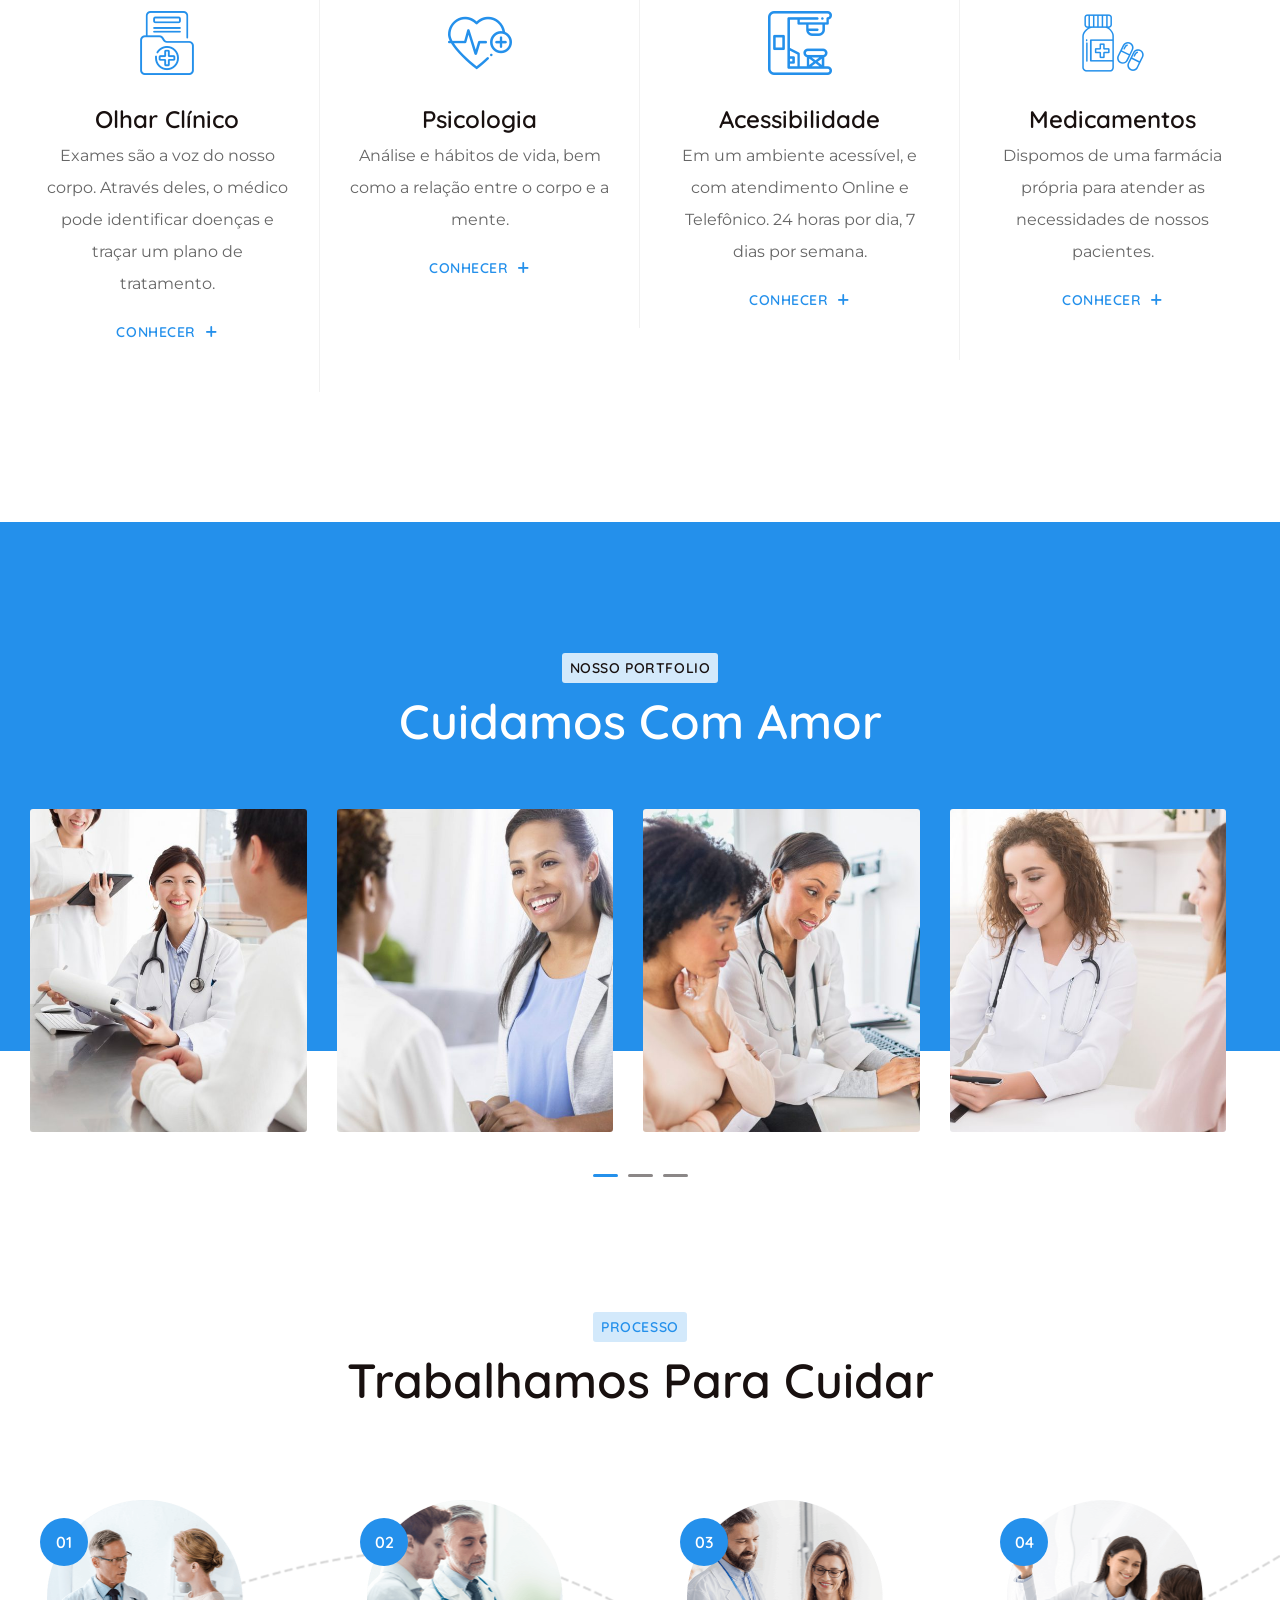
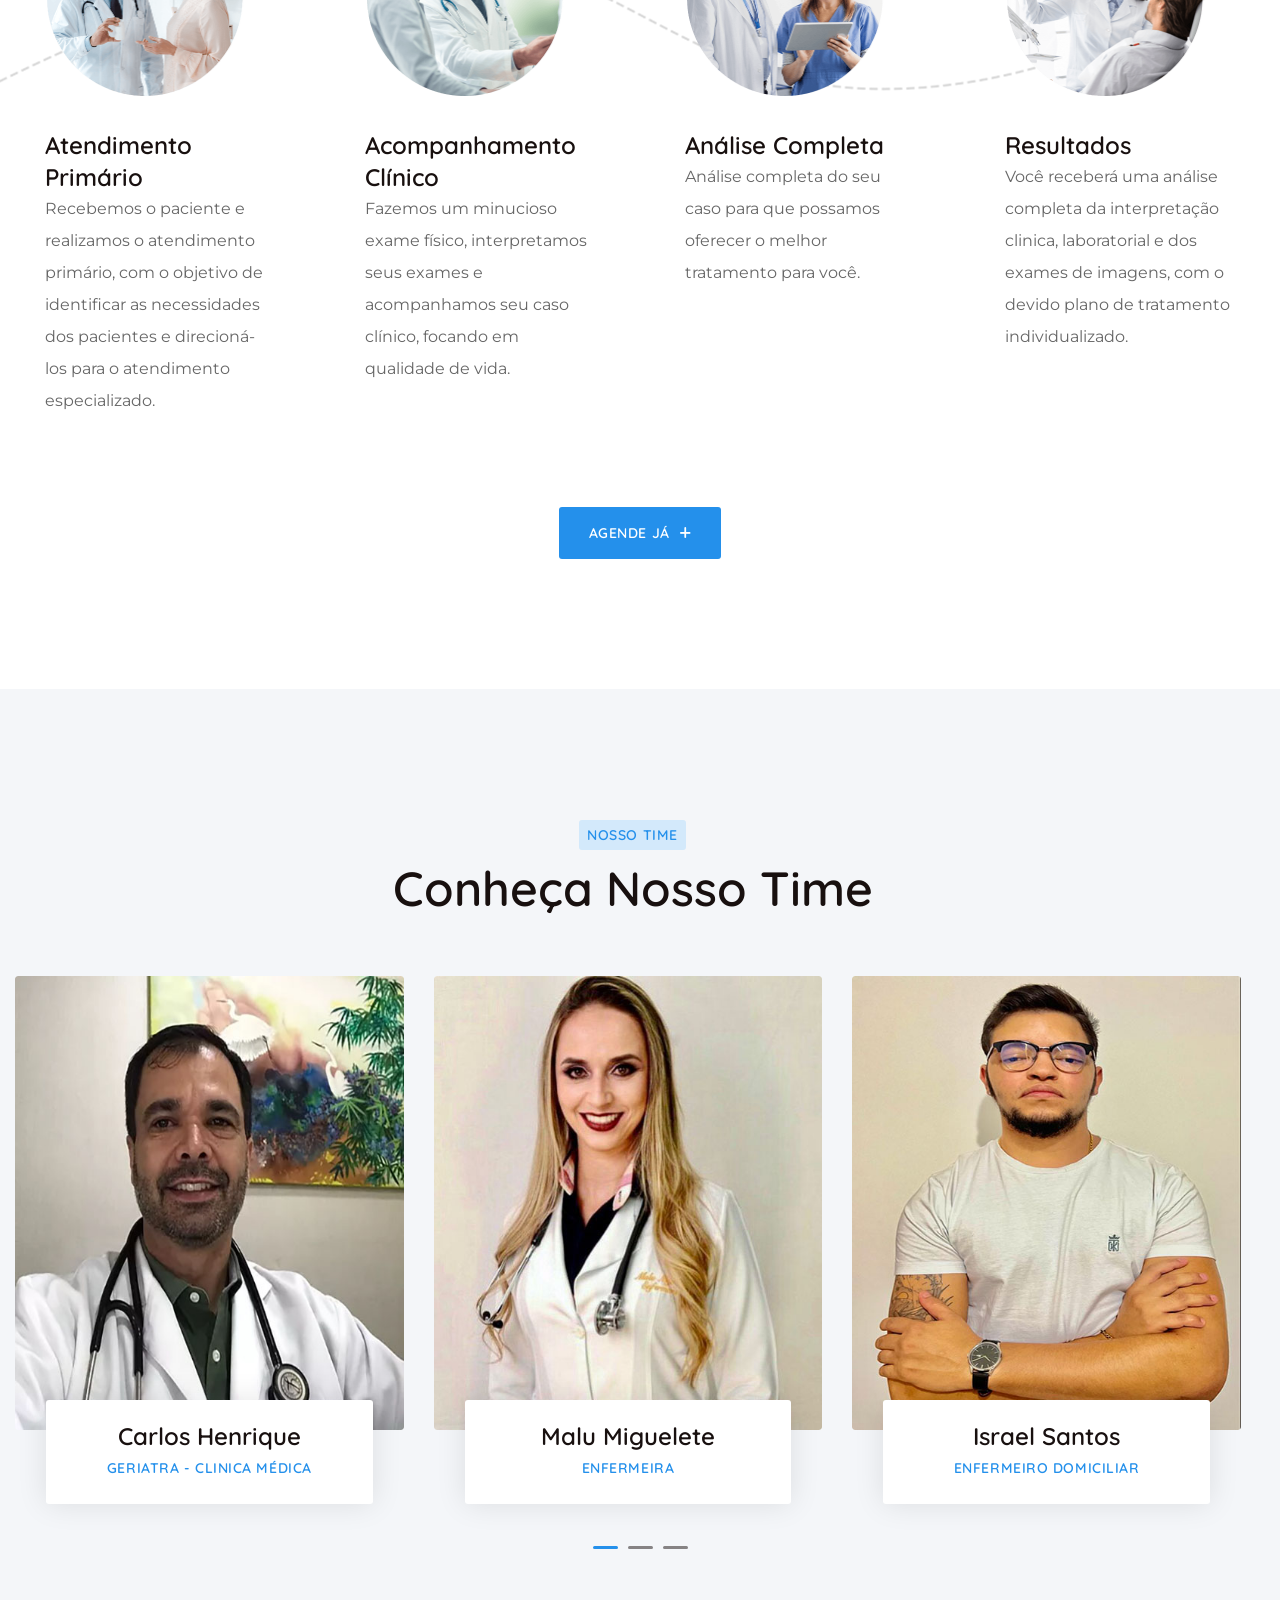
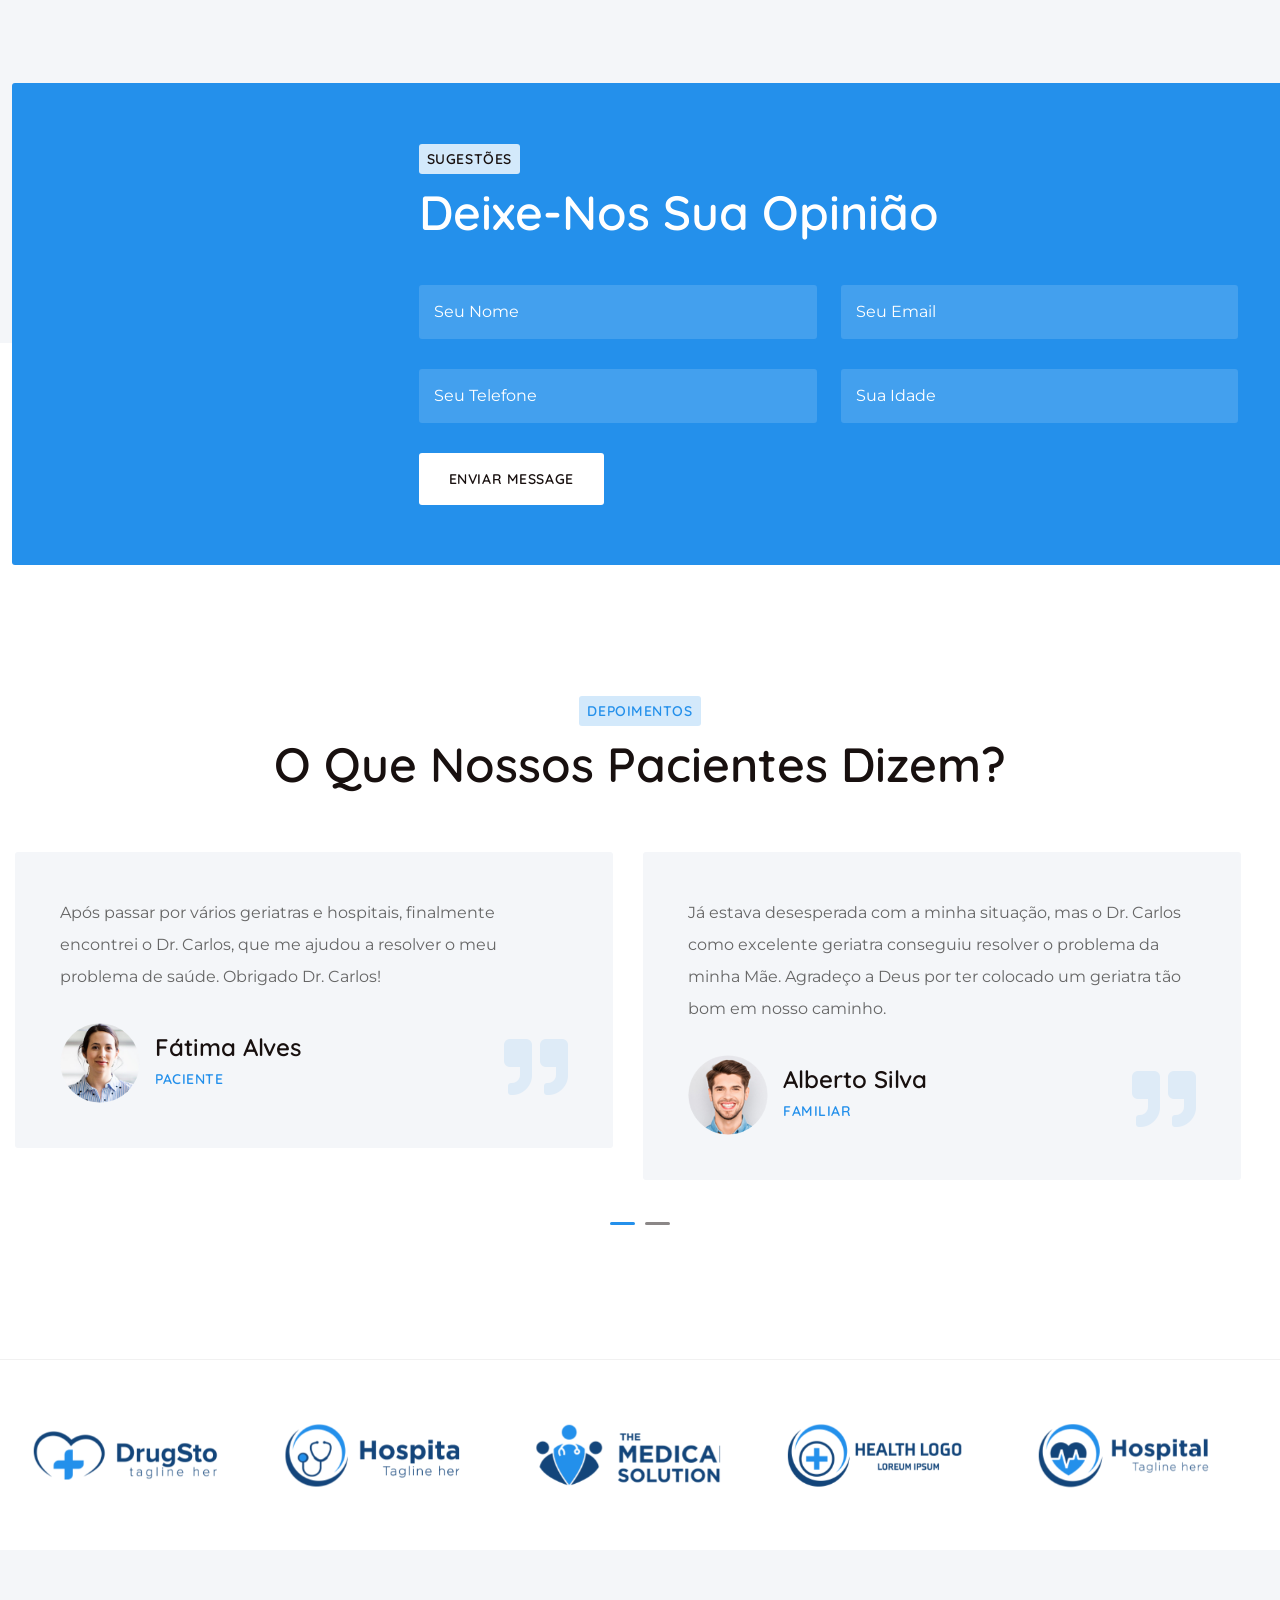
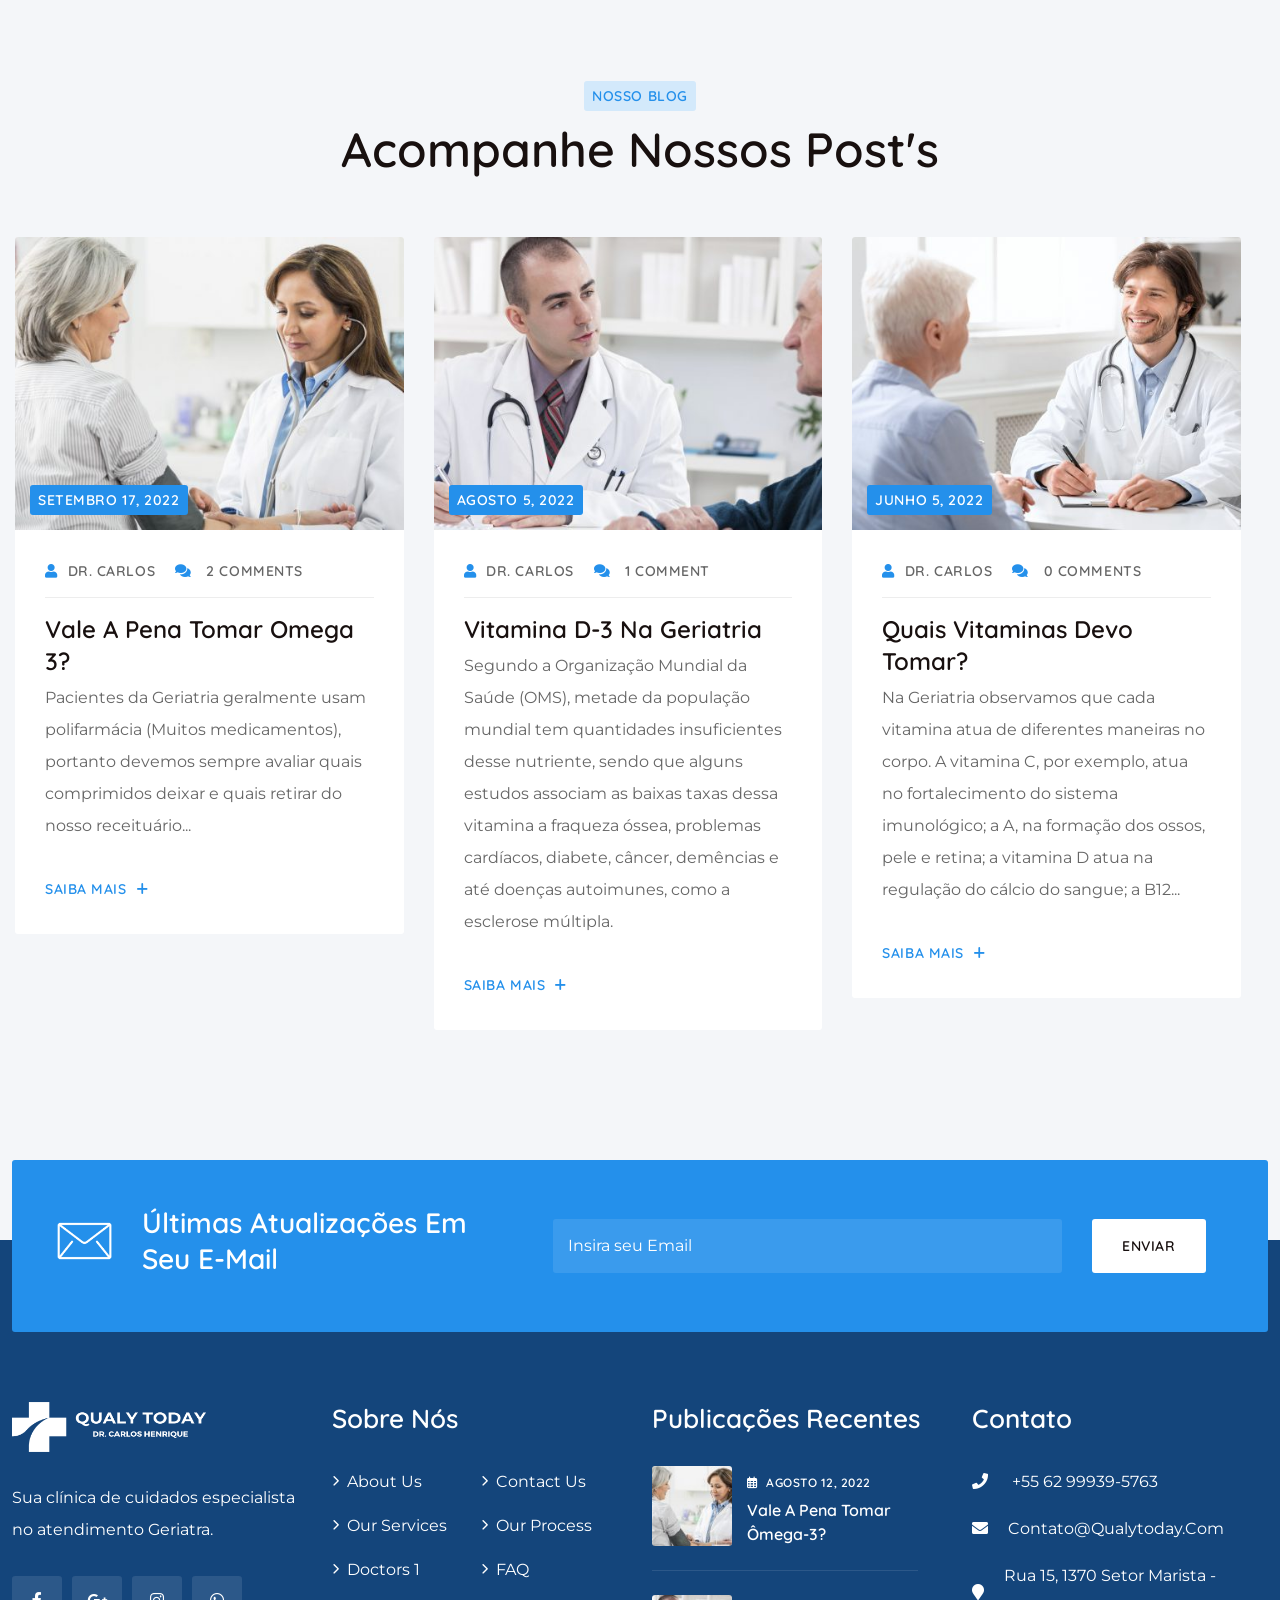
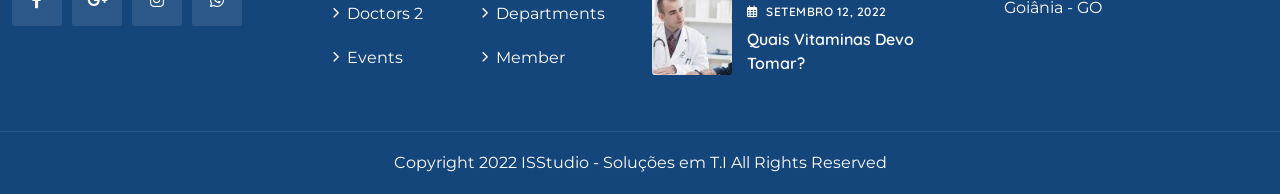
==== commit 5c3c5c16: "tag google" ====
--- a/index.html
+++ b/index.html
@@ -2,15 +2,16 @@
 <html lang="pt-Br" class="no-js no-svg">
 
 <head>
-	<!-- Global site tag (gtag.js) - Google Analytics -->
-	<script async src="https://www.googletagmanager.com/gtag/js?id=UA-239200278-1"></script>
+	<!-- Google tag (gtag.js) -->
+	<script async src="https://www.googletagmanager.com/gtag/js?id=G-8VZFXLSLK3"></script>
 	<script>
 		window.dataLayer = window.dataLayer || [];
 		function gtag() { dataLayer.push(arguments); }
 		gtag('js', new Date());
 
-		gtag('config', 'UA-239200278-1');
+		gtag('config', 'G-8VZFXLSLK3');
 	</script>
+
 
 	<!-- Required meta tags -->
 	<meta charset="utf-8">
